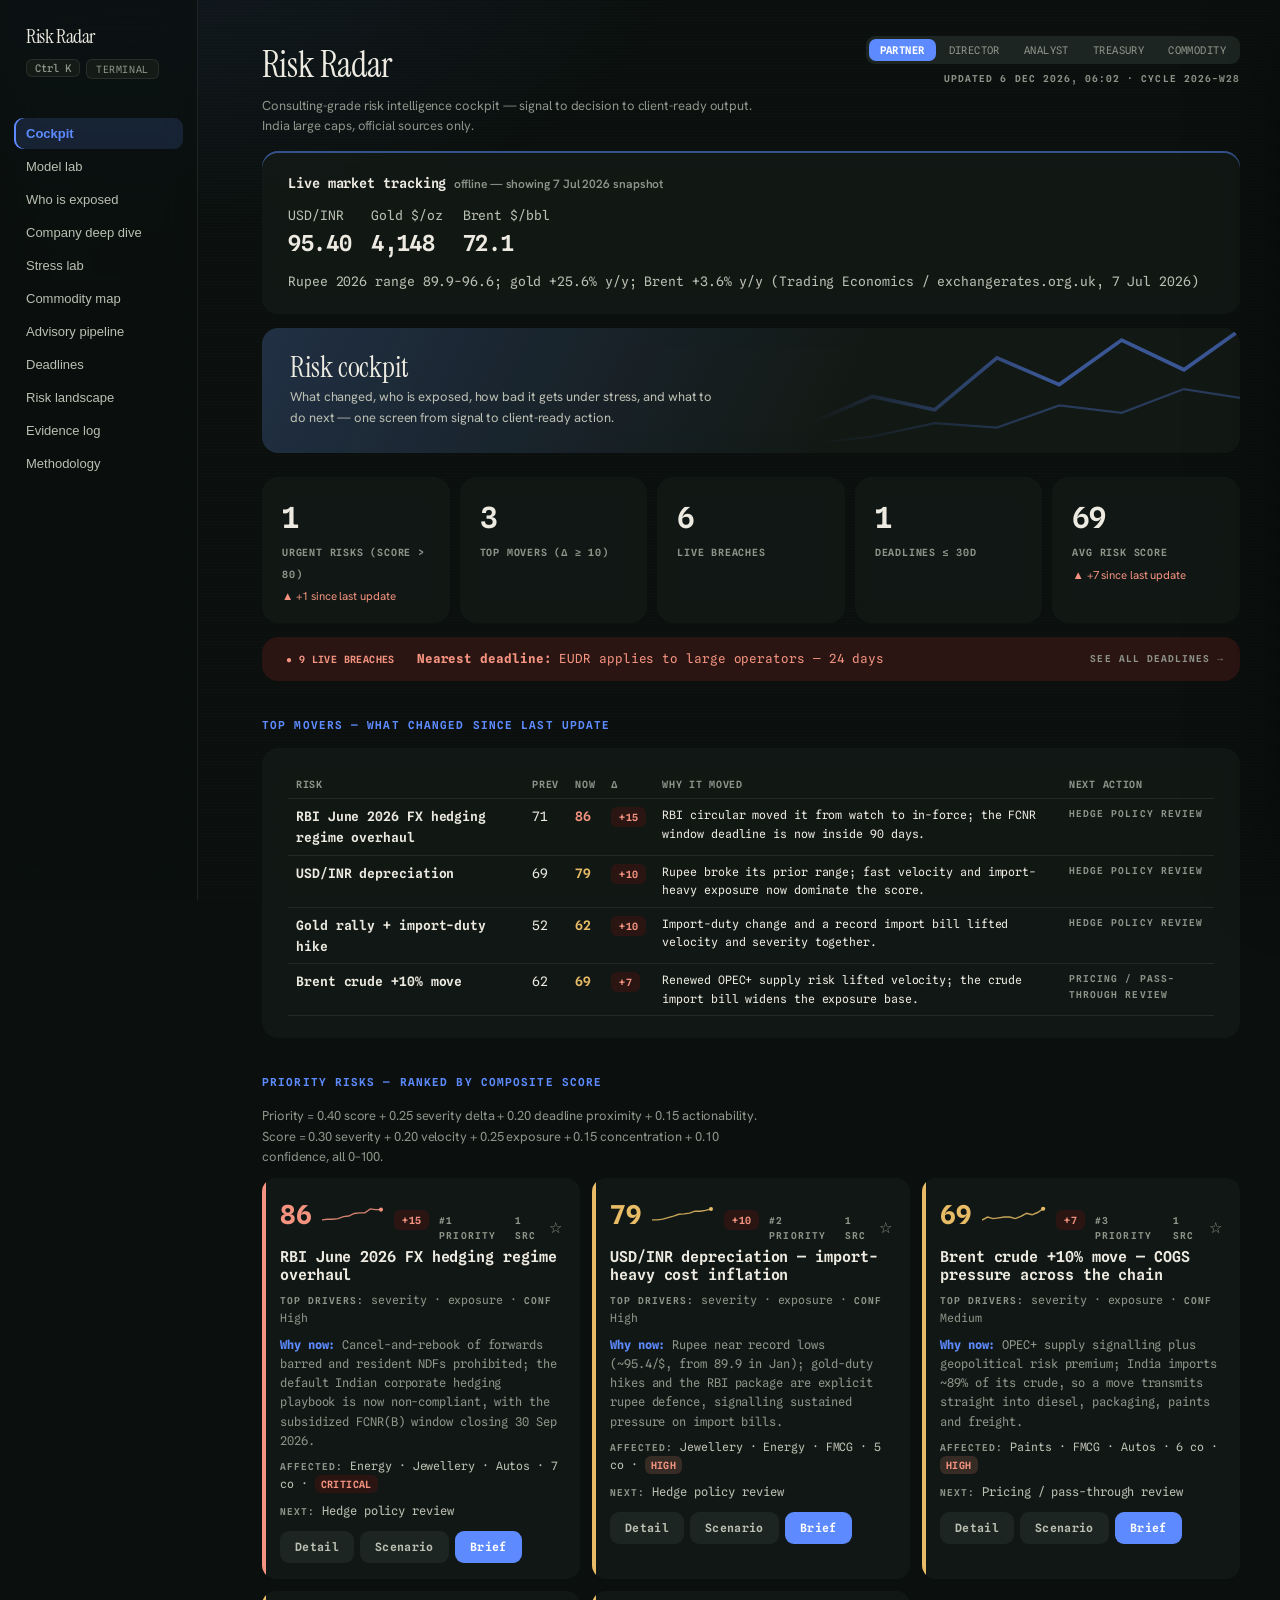
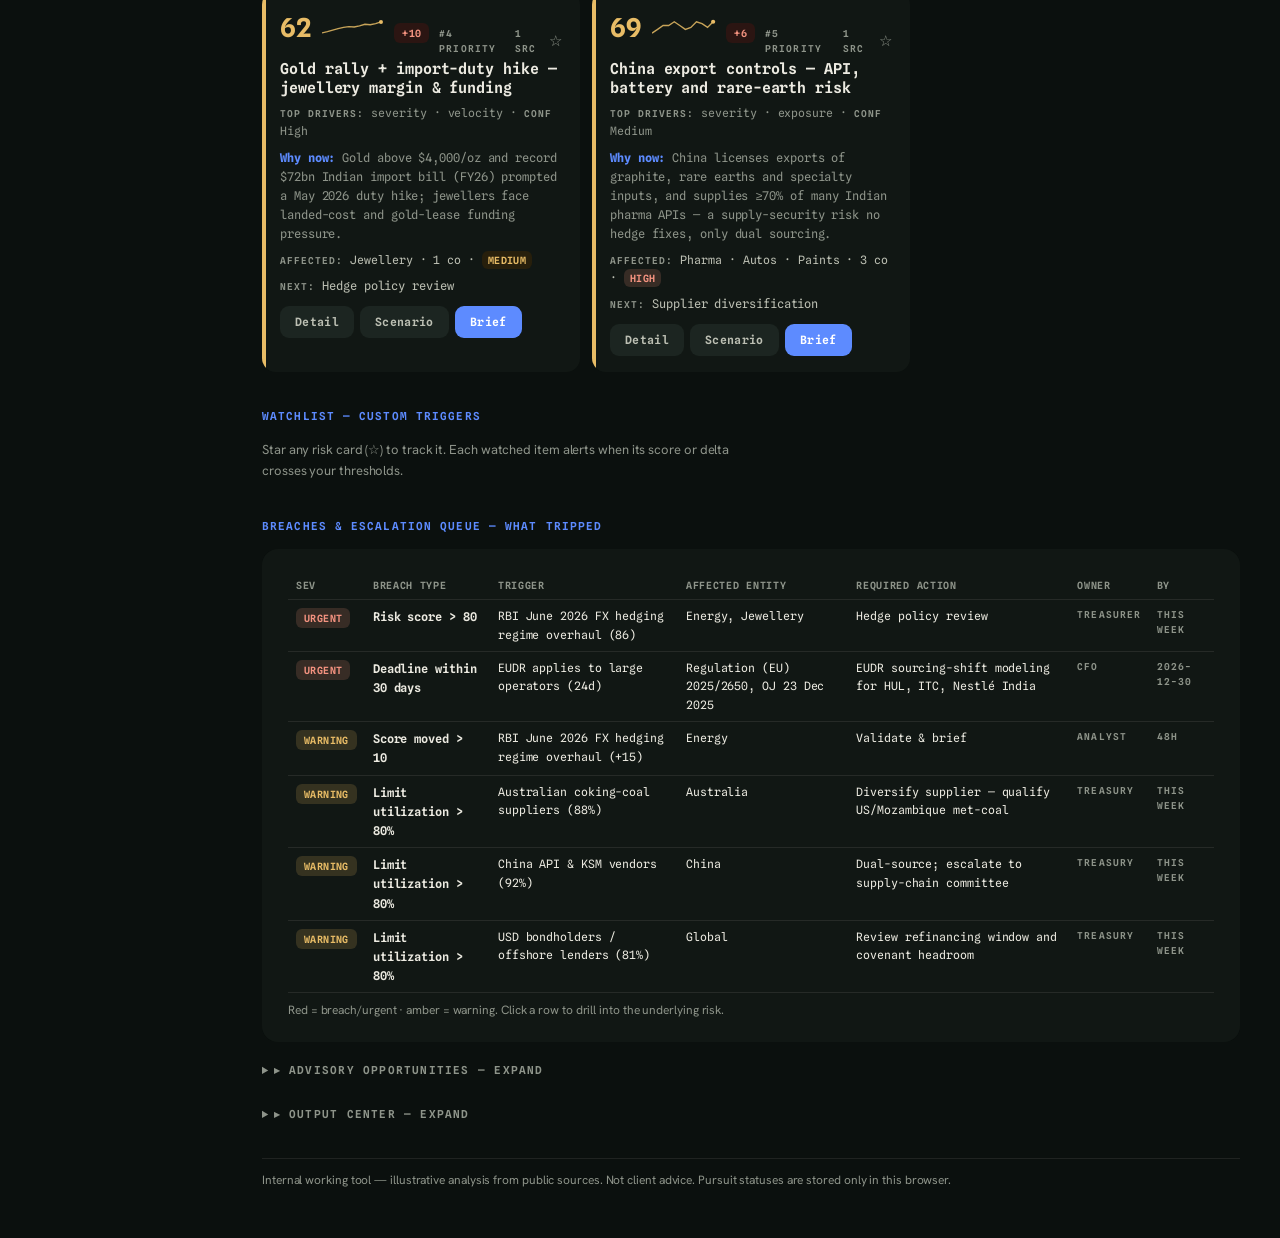
==== index.html @ 9f5ab4a7 "Six-sector Sankey library: steel, oil & gas, pharma, EV/battery, gold join semiconductors Co-Authore" ====
<!DOCTYPE html>
<html lang="en">
<head>
<meta charset="utf-8">
<meta name="viewport" content="width=device-width, initial-scale=1">
<title>Commodity &amp; Treasury Risk Radar — India</title>
<meta name="build" content="2026-07-10-sankey6-v15">
<link rel="icon" href="data:image/svg+xml,%3Csvg xmlns='http://www.w3.org/2000/svg' viewBox='0 0 100 100'%3E%3Ccircle cx='50' cy='50' r='44' fill='%23002FA7'/%3E%3Ccircle cx='50' cy='50' r='26' fill='none' stroke='white' stroke-width='7'/%3E%3Ccircle cx='50' cy='50' r='8' fill='white'/%3E%3C/svg%3E">
<link rel="preconnect" href="https://fonts.googleapis.com">
<link rel="preconnect" href="https://fonts.gstatic.com" crossorigin>
<link href="https://fonts.googleapis.com/css2?family=Instrument+Serif&family=Hanken+Grotesk:wght@400;500;600;700&family=Spline+Sans+Mono:wght@400;500;600&display=swap" rel="stylesheet">
<style>
:root{--bg:#faf9f5;--card:#ffffff;--ink:#1a1a19;--ink2:#52514e;--ink3:#898781;--line:rgba(0,0,0,.12);--accent:#185FA5;--red:#A32D2D;--redbg:#FCEBEB;--amber:#854F0B;--amberbg:#FAEEDA;--teal:#0F6E56;--tealbg:#E1F5EE}
@media(prefers-color-scheme:dark){:root{--bg:#1a1a19;--card:#242423;--ink:#f0efec;--ink2:#c3c2b7;--ink3:#898781;--line:rgba(255,255,255,.14);--accent:#85B7EB;--red:#F09595;--redbg:#501313;--amber:#FAC775;--amberbg:#412402;--teal:#9FE1CB;--tealbg:#04342C}}
*{box-sizing:border-box}
body{margin:0;background:var(--bg);color:var(--ink);font:15px/1.6 -apple-system,"Segoe UI",Roboto,sans-serif;padding:24px}
.wrap{max-width:960px;margin:0 auto}
h1{font-size:21px;font-weight:600;margin:0 0 2px}
h2{font-size:16px;font-weight:600;margin:26px 0 10px}
.sub{color:var(--ink3);font-size:13px;margin:0 0 20px}
.card{background:var(--card);border:1px solid var(--line);border-radius:12px;padding:16px 20px;margin:10px 0}
.grid{display:flex;flex-wrap:wrap;gap:8px;margin:12px 0}
.co{border:1px solid var(--line);border-radius:8px;padding:5px 12px;font-size:13px;cursor:pointer;background:var(--card);color:var(--ink)}
.co:hover{border-color:var(--accent)}
.co.on{border-color:var(--accent);color:var(--accent);font-weight:600}
.co .n{color:var(--ink3);font-weight:400;font-size:12px}
.badge{display:inline-block;font-size:12px;font-weight:600;padding:2px 10px;border-radius:6px;margin-left:8px;vertical-align:2px}
.b-urgent{background:var(--redbg);color:var(--red)}
.b-material{background:var(--amberbg);color:var(--amber)}
.b-watch{background:var(--tealbg);color:var(--teal)}
.b-none{background:var(--tealbg);color:var(--teal)}
.pill{display:inline-block;font-size:12px;border:1px solid var(--line);border-radius:6px;padding:2px 9px;margin:2px 4px 2px 0;color:var(--ink2)}
.lbl{font-size:12px;color:var(--ink3);text-transform:uppercase;letter-spacing:.04em;margin:14px 0 4px;font-weight:600}
.svc{border-left:3px solid var(--accent);padding:2px 0 2px 12px;margin:8px 0;font-size:14px}
ol,ul{margin:6px 0;padding-left:22px}
li{margin:6px 0}
a{color:var(--accent);word-break:break-all}
input[type=search]{width:100%;max-width:420px;padding:8px 12px;border:1px solid var(--line);border-radius:8px;background:var(--card);color:var(--ink);font-size:14px}
.meta{font-size:12px;color:var(--ink3)}
details{margin:8px 0}
summary{cursor:pointer;font-weight:600;font-size:14px}
.cite{font-size:12px;color:var(--ink3)}
.crow{display:flex;align-items:center;gap:10px;font-size:13px;margin:5px 0}
.crow .cn{width:150px;text-align:right}
.cbar{flex:1;height:10px;background:var(--bg);border:1px solid var(--line);border-radius:3px;overflow:hidden;max-width:180px}
.cbar span{display:block;height:100%;background:var(--accent)}
.tag{font-size:11px;font-weight:600;padding:1px 8px;border-radius:5px;white-space:nowrap}
.mrow{display:flex;flex-wrap:wrap;gap:20px;margin:10px 0;font-size:13px;color:var(--ink2)}
.mrow b{color:var(--ink);font-weight:600;font-size:15px}
.cdot{display:inline-block;width:8px;height:8px;border-radius:2px;margin-right:7px;vertical-align:0}
.tabs{display:flex;gap:6px;flex-wrap:wrap;margin:18px 0 14px}
.tabbtn{border:1px solid var(--line);background:var(--card);color:var(--ink2);border-radius:8px;padding:6px 14px;font-size:13px;cursor:pointer;font-weight:600}
.tabbtn.on{color:var(--accent);border-color:var(--accent)}
.kpis{display:grid;grid-template-columns:repeat(auto-fit,minmax(140px,1fr));gap:10px;margin:12px 0}
.kpi{background:var(--card);border:1px solid var(--line);border-radius:10px;padding:12px 14px}
.kpi b{font-size:22px;font-weight:600;display:block}
.kpi span{font-size:12px;color:var(--ink3)}
table.t{width:100%;border-collapse:collapse;font-size:13px}
.t th{text-align:left;color:var(--ink3);font-size:12px;font-weight:600;padding:6px 8px;border-bottom:1px solid var(--line)}
.t td{padding:7px 8px;border-bottom:1px solid var(--line);vertical-align:top}
.t tr[data-go]{cursor:pointer}
.t tr[data-go]:hover td{background:var(--bg)}
select.st{padding:3px 6px;border:1px solid var(--line);border-radius:6px;background:var(--card);color:var(--ink);font-size:12px}
body{-webkit-font-smoothing:antialiased}
h1{letter-spacing:-0.015em}
.tabs{position:sticky;top:0;z-index:30;background:var(--bg);padding:10px 0;margin:14px 0 16px;border-bottom:1px solid var(--line)}
.tabbtn{transition:color .15s,border-color .15s}
.tabbtn:hover{border-color:var(--accent);color:var(--accent)}
.co{transition:border-color .15s,transform .12s,box-shadow .12s}
.co:hover{transform:translateY(-1px);box-shadow:0 2px 8px rgba(0,0,0,.10)}
.hub{transition:background .15s}
.card{box-shadow:0 1px 2px rgba(0,0,0,.05)}
button:focus-visible,select:focus-visible,input:focus-visible{outline:2px solid var(--accent);outline-offset:2px}
.kpi b{font-variant-numeric:tabular-nums}
.kcap{font-size:11.5px;color:var(--ink3);margin-top:4px;line-height:1.45}
.cbar span{border-radius:3px}
a{cursor:pointer}
@media print{body.brief .wrap>*:not(#tab-companies){display:none!important}body.brief #tab-companies>*:not(#panel){display:none!important}body{background:#fff}.no-print{display:none!important}}
:root{--bg:#FFFFFF;--card:#F5F5F3;--card2:#EBEBE8;--ink:#101013;--ink2:#43434A;--ink3:#6B6B72;--line:rgba(16,16,19,.08);--accent:#002FA7;--redbg:#F7E9E6;--red:#A63A22;--amberbg:#F3ECDC;--amber:#7D591A;--tealbg:#E4EFE8;--teal:#1E5F43}
@media(prefers-color-scheme:dark){:root{--bg:#0A0A0C;--card:#151518;--card2:#1E1E22;--ink:#F2F2F0;--ink2:#C0C0C6;--ink3:#9C9CA3;--line:rgba(242,242,240,.09);--accent:#6787FF;--redbg:#2A1410;--red:#F0937E;--amberbg:#251C0B;--amber:#E3B562;--tealbg:#0E241B;--teal:#82CDA6}}
body{font-family:'Inter',-apple-system,'Segoe UI',Roboto,sans-serif;padding:36px 40px;font-size:14.5px}
h1{font-size:26px;font-weight:700;letter-spacing:-0.03em;text-wrap:balance}
h2{font-size:11px;font-weight:600;letter-spacing:.1em;text-transform:uppercase;color:var(--ink3);margin:36px 0 14px}
.sub{font-size:13px;max-width:72ch}
.card{border:none;border-radius:16px;box-shadow:none;padding:22px 26px;margin:14px 0}
.kpi{border:none;border-radius:16px;padding:18px 20px;cursor:pointer;transition:transform .15s cubic-bezier(.22,1,.36,1),box-shadow .15s cubic-bezier(.22,1,.36,1)}
.kpi:hover{transform:scale(1.01);box-shadow:0 10px 32px -14px rgba(16,16,19,.22)}
.kpi b{font-size:34px;font-weight:700;letter-spacing:-0.025em}
.kpi span{text-transform:uppercase;letter-spacing:.08em;font-size:10px;font-weight:600}
.lbl{text-transform:uppercase;letter-spacing:.1em;font-size:10px;font-weight:600}
.mrow b{font-size:22px;letter-spacing:-0.015em}
.co{border:none;background:var(--card);border-radius:10px;padding:7px 14px;transition:transform .15s,box-shadow .15s,background .15s}
.co:hover{transform:translateY(-1px) scale(1.01);box-shadow:0 6px 20px -10px rgba(16,16,19,.28)}
.co.on{background:var(--accent);color:#fff;font-weight:600}
.pill{border:none;background:var(--card2)}
.tag{border:none}
.cbar{border:none;background:var(--card2)}
input[type=search]{border:none;background:var(--card);border-radius:10px;padding:10px 14px}
select.st{border:none;background:var(--card2)}
.t th{border-bottom:1px solid var(--line);text-transform:uppercase;letter-spacing:.07em;font-size:10px}
.svc{border-left:none;border-radius:10px;background:var(--card2);padding:9px 14px;margin:8px 0;font-size:13.5px}
.svc::before{content:"→ ";color:var(--accent);font-weight:700}
.badge{border-radius:7px}
.ghost{font-size:12px;font-weight:500;padding:6px 13px;border:none;border-radius:9px;background:var(--card2);color:var(--ink2);cursor:pointer;transition:background .15s,color .15s}
.ghost:hover{background:var(--accent);color:#fff}
.tabs{position:fixed;top:0;left:0;bottom:0;width:198px;flex-direction:column;gap:2px;padding:118px 14px 20px;margin:0;border-bottom:none;border-right:1px solid var(--line);background:var(--bg);z-index:40;overflow-y:auto}
.tabbtn{border:none;background:transparent;text-align:left;border-radius:9px;padding:8px 12px;color:var(--ink2);font-weight:500}
.tabbtn:hover{background:var(--card);color:var(--ink)}
.tabs .tabbtn.on{background:var(--card);color:var(--accent);font-weight:600}
.wrap{margin-left:222px;max-width:1010px}
.brand{position:fixed;top:20px;left:26px;z-index:41;width:170px;font-weight:700;font-size:14px;letter-spacing:-0.02em;display:flex;flex-direction:column;gap:7px;color:var(--ink)}
.brand .brow{display:flex;gap:6px;align-items:center;flex-wrap:wrap}
.kbd{font-size:10.5px;color:var(--ink3);border:1px solid var(--line);border-radius:6px;padding:2px 8px;cursor:pointer;background:var(--card);font-weight:500;align-self:flex-start}
#evb .tabbtn,.card .tabbtn{background:var(--card2);border-radius:999px;padding:6px 15px;text-align:center}
#evb .tabbtn.on,.card .tabbtn:hover,#evb .tabbtn:hover{background:var(--accent);color:#fff;box-shadow:none}
#cmdk{position:fixed;inset:0;background:rgba(10,10,14,.45);display:none;z-index:100;align-items:flex-start;justify-content:center;padding-top:13vh}
#cmdk.open{display:flex}
.cmdbox{width:580px;max-width:92vw;background:var(--bg);border-radius:16px;box-shadow:0 30px 90px -18px rgba(0,0,0,.4);overflow:hidden}
.cmdbox input{width:100%;border:none;background:transparent;padding:17px 22px;font-size:15px;color:var(--ink);outline:none;font-family:inherit}
.cmdlist{max-height:330px;overflow:auto;border-top:1px solid var(--line);padding:7px}
.cmditem{padding:10px 15px;border-radius:9px;font-size:13.5px;display:flex;gap:10px;align-items:baseline;cursor:pointer;color:var(--ink)}
.cmditem .k{color:var(--ink3);font-size:10px;margin-left:auto;text-transform:uppercase;letter-spacing:.07em}
.cmditem.sel,.cmditem:hover{background:var(--card)}
@media(max-width:920px){.tabs{position:sticky;top:0;left:auto;right:auto;bottom:auto;flex-direction:row;width:auto;border-right:none;border-bottom:1px solid var(--line);padding:10px 0;overflow-x:auto}.wrap{margin-left:0}.brand{display:none}body{padding:20px}}
@media print{.wrap{margin-left:0}.brand,#cmdk{display:none!important}}
@media(prefers-reduced-motion:reduce){*{transition-duration:.01ms!important;animation-duration:.01ms!important}}
:root{--bg:#0B100E;--card:#141B17;--card2:#1C2521;--ink:#ECEAE1;--ink2:#BCBFB3;--ink3:#8E948A;--line:rgba(236,234,225,.09);--accent:#5D8BFF;--redbg:#2B1512;--red:#F49380;--amberbg:#271F0C;--amber:#E8BC66;--tealbg:#10251C;--teal:#86D0A8}
body{font-family:'Spline Sans Mono',ui-monospace,'Cascadia Code',monospace;font-size:13.5px;letter-spacing:-0.006em}
.sub,.kcap,.meta,p{font-family:'Hanken Grotesk','Spline Sans Mono',sans-serif}
body::before{content:"";position:fixed;inset:0;pointer-events:none;z-index:0;background:radial-gradient(900px 520px at 12% -8%,rgba(93,139,255,.08),transparent 60%),repeating-linear-gradient(0deg,rgba(236,234,225,.013) 0 1px,transparent 1px 3px)}
.wrap{position:relative;z-index:1}
h1{font-family:'Instrument Serif',Georgia,serif;font-weight:400;font-size:36px;letter-spacing:0}
.brand{font-family:'Instrument Serif',Georgia,serif;font-weight:400;font-size:20px}
.kpi b,.mrow b{font-family:'Spline Sans Mono',ui-monospace,monospace;font-weight:600}
.kpi b{font-size:29px;letter-spacing:-0.02em}
.kbd,.cmditem .k{font-family:'Spline Sans Mono',ui-monospace,monospace}
.tabs{border-right-color:var(--line)}
::selection{background:var(--accent);color:#fff}
::-webkit-scrollbar{width:10px;height:10px}
::-webkit-scrollbar-thumb{background:var(--card2);border-radius:6px}
::-webkit-scrollbar-track{background:transparent}
@keyframes rise{from{opacity:0;transform:translateY(10px)}to{opacity:1;transform:none}}
h1{animation:rise .45s cubic-bezier(.22,1,.36,1) backwards}
.kpi{animation:rise .5s cubic-bezier(.22,1,.36,1) backwards}
.kpis .kpi:nth-child(1){animation-delay:.04s}.kpis .kpi:nth-child(2){animation-delay:.09s}.kpis .kpi:nth-child(3){animation-delay:.14s}.kpis .kpi:nth-child(4){animation-delay:.19s}.kpis .kpi:nth-child(5){animation-delay:.24s}.kpis .kpi:nth-child(6){animation-delay:.29s}
.tabs .tabbtn{animation:rise .4s cubic-bezier(.22,1,.36,1) backwards}
.tabs .tabbtn:nth-child(1){animation-delay:.02s}.tabs .tabbtn:nth-child(2){animation-delay:.05s}.tabs .tabbtn:nth-child(3){animation-delay:.08s}.tabs .tabbtn:nth-child(4){animation-delay:.11s}.tabs .tabbtn:nth-child(5){animation-delay:.14s}.tabs .tabbtn:nth-child(6){animation-delay:.17s}.tabs .tabbtn:nth-child(7){animation-delay:.2s}.tabs .tabbtn:nth-child(8){animation-delay:.23s}.tabs .tabbtn:nth-child(9){animation-delay:.26s}
@media print{:root{--bg:#fff;--card:#F5F5F3;--card2:#EBEBE8;--ink:#101013;--ink2:#43434A;--ink3:#6B6B72;--line:rgba(16,16,19,.1);--accent:#002FA7;--redbg:#F7E9E6;--red:#A63A22;--amberbg:#F3ECDC;--amber:#7D591A;--tealbg:#E4EFE8;--teal:#1E5F43}body::before{display:none}}
input[type=range]{-webkit-appearance:none;appearance:none;height:22px;background:transparent;cursor:pointer}
input[type=range]::-webkit-slider-runnable-track{height:4px;border-radius:3px;background:var(--card2)}
input[type=range]::-moz-range-track{height:4px;border-radius:3px;background:var(--card2)}
input[type=range]::-webkit-slider-thumb{-webkit-appearance:none;appearance:none;width:16px;height:16px;border-radius:50%;background:var(--accent);margin-top:-6px;box-shadow:0 0 0 4px color-mix(in srgb,var(--accent) 18%,transparent);transition:box-shadow .15s}
input[type=range]::-moz-range-thumb{width:16px;height:16px;border:none;border-radius:50%;background:var(--accent);box-shadow:0 0 0 4px color-mix(in srgb,var(--accent) 18%,transparent)}
input[type=range]:hover::-webkit-slider-thumb{box-shadow:0 0 0 6px color-mix(in srgb,var(--accent) 24%,transparent)}
input[type=range]:active::-webkit-slider-thumb{box-shadow:0 0 0 8px color-mix(in srgb,var(--accent) 28%,transparent)}
/* Editorial theme — units.gr-inspired bright minimalism: true off-white, charcoal ink, generous air, one confident accent */
body.editorial{--bg:#FBFBFA;--card:#F3F3F1;--card2:#EAEAE7;--ink:#16171A;--ink2:#54555B;--ink3:#87888E;--line:rgba(20,22,26,.09);--accent:#1B3BB3;--redbg:#F7E9E6;--red:#A3341C;--amberbg:#F3ECDA;--amber:#7A5410;--tealbg:#E2EFE7;--teal:#1B5E40}
body.editorial::before{background:radial-gradient(760px 440px at 88% -6%,rgba(27,59,179,.05),transparent 62%)}
body.editorial h1{letter-spacing:-0.035em}
body.editorial .card{box-shadow:0 1px 2px rgba(16,16,19,.05)}
body.editorial ::selection{background:var(--accent);color:#fff}
.themebtn{font-family:'Spline Sans Mono',ui-monospace,monospace;font-size:10px;letter-spacing:.06em;color:var(--ink3);border:1px solid var(--line);border-radius:6px;padding:3px 9px;cursor:pointer;background:var(--card);text-transform:uppercase}
.themebtn:hover{color:var(--accent);border-color:var(--accent)}
/* Per-tab hue, glass surfaces, hero cover art */
:root{--th:#5D8BFF}
#tabhero{position:relative;border-radius:16px;overflow:hidden;padding:24px 28px;margin:0 0 24px;min-height:96px;display:flex;flex-direction:column;justify-content:center;background:linear-gradient(115deg,color-mix(in srgb,var(--th) 20%,transparent),transparent 60%),color-mix(in srgb,var(--card) 82%,transparent);backdrop-filter:blur(10px);-webkit-backdrop-filter:blur(10px);animation:rise .5s cubic-bezier(.22,1,.36,1) backwards}
#tabhero .ht{font-family:'Instrument Serif',Georgia,serif;font-size:29px;line-height:1.05;position:relative;z-index:1;color:var(--ink)}
#tabhero .hs{font-family:'Hanken Grotesk',sans-serif;font-size:13px;color:var(--ink2);position:relative;z-index:1;max-width:62ch;margin-top:5px}
#tabhero .hmotif{position:absolute;right:0;top:0;bottom:0;width:44%;z-index:0;pointer-events:none;mask-image:linear-gradient(90deg,transparent,#000 55%);-webkit-mask-image:linear-gradient(90deg,transparent,#000 55%)}
.tabs{background:color-mix(in srgb,var(--bg) 66%,transparent);backdrop-filter:blur(18px) saturate(1.5);-webkit-backdrop-filter:blur(18px) saturate(1.5)}
.tabs .tabbtn.on{background:color-mix(in srgb,var(--th) 15%,transparent);color:var(--th);box-shadow:inset 2px 0 0 var(--th);font-weight:600}
.card{background:color-mix(in srgb,var(--card) 76%,transparent);backdrop-filter:blur(9px);-webkit-backdrop-filter:blur(9px)}
.kpi{background:color-mix(in srgb,var(--card) 72%,transparent);backdrop-filter:blur(9px);-webkit-backdrop-filter:blur(9px)}
.kpi:hover{box-shadow:0 12px 34px -14px color-mix(in srgb,var(--th) 55%,transparent)}
.pill{background:color-mix(in srgb,var(--card2) 68%,transparent);backdrop-filter:blur(6px);-webkit-backdrop-filter:blur(6px)}
#evb .tabbtn,.card .tabbtn{background:color-mix(in srgb,var(--card2) 64%,transparent);backdrop-filter:blur(6px);-webkit-backdrop-filter:blur(6px)}
#evb .tabbtn.on{background:var(--accent);color:#fff}
h2{color:var(--th)}
#live{box-shadow:inset 0 2px 0 color-mix(in srgb,var(--th) 50%,transparent)}
.cmdbox{background:color-mix(in srgb,var(--bg) 82%,transparent);backdrop-filter:blur(22px) saturate(1.5);-webkit-backdrop-filter:blur(22px) saturate(1.5)}
@media(max-width:920px){.tabs{backdrop-filter:blur(12px)}#tabhero .hmotif{display:none}}
/* Cockpit v1 — personas, priority risks, exposure heatmap, drawer, brief modal */
.persona{display:inline-flex;gap:2px;background:var(--card2);border-radius:9px;padding:3px}
.persona button{font-family:'Spline Sans Mono',ui-monospace,monospace;font-size:10.5px;letter-spacing:.04em;text-transform:uppercase;border:none;background:transparent;color:var(--ink3);padding:5px 11px;border-radius:7px;cursor:pointer;transition:background .15s,color .15s}
.persona button.on{background:var(--accent);color:#fff;font-weight:600}
.rk{background:color-mix(in srgb,var(--card) 76%,transparent);border-radius:14px;padding:16px 18px;cursor:pointer;transition:transform .15s,box-shadow .15s;position:relative;overflow:hidden}
.rk:hover{transform:translateY(-2px);box-shadow:0 14px 40px -18px rgba(0,0,0,.4)}
.rk::before{content:"";position:absolute;left:0;top:0;bottom:0;width:4px;background:var(--sv)}
.rk .rkt{font-size:15px;font-weight:600;color:var(--ink);line-height:1.25;font-family:'Spline Sans Mono',ui-monospace,monospace}
.chip{display:inline-flex;align-items:center;gap:4px;font-family:'Spline Sans Mono',ui-monospace,monospace;font-size:10px;font-weight:600;letter-spacing:.04em;text-transform:uppercase;padding:2px 8px;border-radius:6px}
.sev5{background:var(--redbg);color:var(--red)}.sev4{background:color-mix(in srgb,var(--red) 16%,transparent);color:var(--red)}.sev3{background:var(--amberbg);color:var(--amber)}.sev2{background:var(--tealbg);color:var(--teal)}.sev1{background:var(--card2);color:var(--ink3)}
.lab{font-family:'Spline Sans Mono',ui-monospace,monospace;font-size:9.5px;letter-spacing:.11em;text-transform:uppercase;color:var(--ink3);font-weight:600}
.hx{border-collapse:separate;border-spacing:3px;font-size:11px}
.hx th{font-weight:500;color:var(--ink3);font-size:10px;padding:3px;text-align:center;white-space:nowrap}
.hx th.rw{text-align:right;padding-right:8px;max-width:130px}
.hx td{width:52px;height:34px;text-align:center;border-radius:6px;cursor:pointer;font-family:'Spline Sans Mono',monospace;font-weight:600;font-size:11px;transition:transform .12s,outline .12s;position:relative}
.hx td:hover{transform:scale(1.08);outline:2px solid var(--ink);z-index:2}
.hx td .cnt{font-size:8.5px;opacity:.72;font-weight:400}
.oc{background:color-mix(in srgb,var(--card) 76%,transparent);border-radius:14px;padding:15px 17px;cursor:pointer;transition:transform .15s,box-shadow .15s}
.oc:hover{transform:translateY(-2px);box-shadow:0 12px 34px -16px color-mix(in srgb,var(--th) 60%,transparent)}
#scrim{position:fixed;inset:0;background:rgba(6,8,7,.5);z-index:90;display:none;backdrop-filter:blur(3px)}
#scrim.open{display:block}
.drawer{position:fixed;top:0;right:0;bottom:0;width:560px;max-width:94vw;background:color-mix(in srgb,var(--bg) 94%,transparent);backdrop-filter:blur(24px) saturate(1.4);-webkit-backdrop-filter:blur(24px) saturate(1.4);z-index:95;box-shadow:-24px 0 70px -30px rgba(0,0,0,.6);transform:translateX(100%);transition:transform .32s cubic-bezier(.22,1,.36,1);overflow-y:auto;padding:28px 30px}
.drawer.open{transform:none}
.drawer h3{font-family:'Instrument Serif',Georgia,serif;font-weight:400;font-size:25px;margin:0 0 2px;color:var(--ink)}
.dsect{margin:18px 0 0}
.dsect>.lab{display:block;margin-bottom:7px}
.path{display:flex;align-items:center;gap:7px;flex-wrap:wrap;font-size:12.5px}
.path .node{background:var(--card2);border-radius:7px;padding:4px 10px;font-family:'Spline Sans Mono',monospace}
.path .ar{color:var(--th);font-weight:700}
.ev{background:var(--card);border-radius:10px;padding:11px 13px;margin:7px 0;font-size:12.5px}
.ev .evh{display:flex;gap:8px;align-items:center;margin-bottom:4px;flex-wrap:wrap}
.act{background:var(--card);border-radius:10px;padding:11px 13px;margin:7px 0}
.act .acth{font-weight:600;font-size:13.5px;font-family:'Spline Sans Mono',monospace;color:var(--ink)}
.actmeta{display:flex;gap:14px;flex-wrap:wrap;font-size:11px;color:var(--ink3);margin-top:5px}
.actmeta b{color:var(--ink2);font-weight:600}
.btn{font-family:'Spline Sans Mono',ui-monospace,monospace;font-size:11.5px;font-weight:600;letter-spacing:.03em;border:none;border-radius:9px;padding:9px 15px;cursor:pointer;transition:transform .12s,box-shadow .15s}
.btn.pri{background:var(--accent);color:#fff}.btn.pri:hover{transform:translateY(-1px);box-shadow:0 8px 22px -10px var(--accent)}
.btn.sec{background:var(--card2);color:var(--ink2)}.btn.sec:hover{color:var(--accent)}
.modal{position:fixed;inset:0;z-index:100;display:none;align-items:flex-start;justify-content:center;padding:6vh 16px;background:rgba(6,8,7,.55);backdrop-filter:blur(4px);overflow-y:auto}
.modal.open{display:flex}
.mbox{width:760px;max-width:96vw;background:var(--bg);border-radius:16px;box-shadow:0 40px 100px -30px rgba(0,0,0,.6);overflow:hidden}
.mbox .mh{display:flex;align-items:center;gap:10px;padding:16px 22px;border-bottom:1px solid var(--line)}
.mbody{padding:8px 26px 22px;max-height:66vh;overflow-y:auto}
.mbody h4{font-family:'Spline Sans Mono',monospace;font-size:11px;letter-spacing:.09em;text-transform:uppercase;color:var(--th);margin:18px 0 5px}
.mbody p,.mbody li{font-family:'Hanken Grotesk',sans-serif;font-size:13.5px;line-height:1.6;color:var(--ink2)}
.mbody .doc-h1{font-family:'Instrument Serif',Georgia,serif;font-size:26px;color:var(--ink);margin:6px 0 2px}
@media(max-width:920px){.drawer{width:100%;padding:22px}}
</style>
</head>
<body>
<div class="brand no-print"><span>Risk Radar</span><span class="brow"><button class="kbd" onclick="cmdOpen()" title="Open command menu">Ctrl K</button><button class="themebtn" id="themebtn" onclick="toggleTheme()" title="Switch visual theme">Terminal</button></span></div>
<div class="wrap">
<div style="display:flex;justify-content:space-between;align-items:flex-start;gap:16px;flex-wrap:wrap">
  <div>
    <h1>Risk Radar</h1>
    <p class="sub" style="margin:2px 0 0">Consulting-grade risk intelligence cockpit — signal to decision to client-ready output. India large caps, official sources only.</p>
  </div>
  <div class="no-print" style="display:flex;flex-direction:column;align-items:flex-end;gap:7px">
    <div class="persona" id="persona">
      <button data-persona="partner" class="on">Partner</button>
      <button data-persona="director">Director</button>
      <button data-persona="analyst">Analyst</button>
      <button data-persona="treasury">Treasury</button>
      <button data-persona="commodity">Commodity</button>
    </div>
    <span class="lab" id="lastupd">updated —</span>
  </div>
</div>

<div class="card" id="live">
  <div style="font-weight:600">Live market tracking <span class="meta" id="livestatus">connecting…</span></div>
  <div class="mrow" id="liverates"></div>
  <div id="livesignal" style="font-size:13px;color:var(--ink2)"></div>
</div>

<div class="tabs no-print">
  <button class="tabbtn on" data-tab="cockpit">Cockpit</button>
  <button class="tabbtn" data-tab="models">Model lab</button>
  <button class="tabbtn" data-tab="companies">Who is exposed</button>
  <button class="tabbtn" data-tab="deepdive">Company deep dive</button>
  <button class="tabbtn" data-tab="scenarios">Stress lab</button>
  <button class="tabbtn" data-tab="commodities">Commodity map</button>
  <button class="tabbtn" data-tab="pipeline">Advisory pipeline</button>
  <button class="tabbtn" data-tab="calendar">Deadlines</button>
  <button class="tabbtn" data-tab="overview">Risk landscape</button>
  <button class="tabbtn" data-tab="cycles">Evidence log</button>
  <button class="tabbtn" data-tab="methodology">Methodology</button>
</div>

<div id="tabhero" class="no-print"></div>

<div id="tab-cockpit">
  <div class="kpis" id="ckHero"></div>
  <div id="ckThresholds" style="margin:2px 0 4px"></div>
  <div id="ckBody"></div>
</div>

<div id="tab-models" style="display:none">
  <div style="display:flex;gap:12px;align-items:center;flex-wrap:wrap;margin:0 0 14px">
    <label class="lab">Risk item</label>
    <select id="mdlsel" style="min-width:280px;padding:8px 12px;border:none;border-radius:10px;background:var(--card);color:var(--ink);font-size:14px"></select>
    <span class="lab" id="mdlregime"></span>
  </div>
  <div id="mdltabs" style="display:flex;gap:6px;flex-wrap:wrap;margin:0 0 14px"></div>
  <div id="mdlbody"></div>
</div>

<div id="tab-overview" style="display:none">
  <p class="sub" id="firsttime" style="margin:0 0 10px;display:none">First time here? <a onclick="tab('methodology')">Open the 60-second reader's guide</a> — every term, color, and policy explained in plain English. <span class="lab" style="cursor:pointer" onclick="document.getElementById('firsttime').style.display='none';try{localStorage.setItem('tpm-seen','1')}catch(e){}">dismiss ✕</span></p>
  <div class="kpis" id="kpis"></div>
  <div id="gradestrip"></div>
  <h2>Risk landscape</h2>
  <div class="card" style="overflow-x:auto" id="quad"></div>
  <h2>Priority targets</h2>
  <div class="card" style="overflow-x:auto"><table class="t" id="toptargets"></table></div>
  <h2>Next hard dates</h2>
  <div class="card" id="minical"></div>
</div>

<div id="tab-companies" style="display:none">
<p class="sub" style="margin-bottom:10px">Colored square = overall balanced risk across six lenses · badge = policy impact status from the latest cycle. Click a company for its full brief.</p>
<input type="search" id="q" placeholder="Filter companies — Titan, Tata Steel, HUL…">
<div class="grid" id="cogrid"></div>

<div id="panel"></div>
</div>

<div id="tab-deepdive" style="display:none">
  <h2>Company deep dive</h2>
  <p class="sub" style="margin-bottom:10px">One company end to end: supply chain traced to source, product vulnerability, current policy exposure, and shock sensitivity.</p>
  <div style="margin:0 0 12px"><select id="ddsel" style="min-width:260px;padding:8px 12px;border:none;border-radius:10px;background:var(--card);color:var(--ink);font-size:14px"></select></div>
  <div id="ddout"></div>
</div>

<div id="tab-scenarios" style="display:none">
  <h2>Stress lab</h2>
  <p class="sub" style="margin-bottom:18px">Stack real events, then fine-tune with custom dials in either direction. Company margin impact applies sector-specific cost pass-through (editable below), not a flat rate. <b style="color:var(--ink2)">Modelled estimate, not a forecast.</b></p>
  <div class="lbl">Preset events — click to stack, combine as many as you like</div>
  <div id="evb" style="display:flex;flex-wrap:wrap;gap:7px;margin:10px 0 6px"></div>
  <div style="display:flex;gap:8px;flex-wrap:wrap;margin:12px 0 2px">
    <button class="ghost" onclick="scReset()">Reset all</button>
    <button class="ghost" onclick="scClearManual()">Clear custom dials</button>
  </div>
  <p id="evd" class="sub" style="margin:8px 0 22px;min-height:20px"></p>
  <div class="lbl">Custom shock dials — drag to override a preset or add your own</div>
  <div class="card" id="scdials" style="margin:10px 0 22px"></div>
  <div class="lbl">Assumption editor — how the shock hits margin</div>
  <div class="card" id="scassume" style="margin:10px 0 22px"></div>
  <div class="lbl">Saved configurations — freeze this shock + assumptions as a scoreable risk item</div>
  <div class="card" id="sccfg" style="margin:10px 0 22px">
    <div style="display:flex;gap:8px;flex-wrap:wrap;align-items:center">
      <input id="cfgname" type="text" placeholder="Name this configuration (e.g. FY27 budget stress)" style="flex:1;min-width:220px;padding:8px 12px;border:none;border-radius:10px;background:var(--card2);color:var(--ink);font-size:13px">
      <button class="btn pri" onclick="saveConfig()">Save configuration</button>
    </div>
    <div id="cfglist" style="margin-top:12px"></div>
  </div>
  <div class="lbl">Combined direct shock applied</div>
  <div id="evchips" style="display:flex;flex-wrap:wrap;gap:7px;margin:10px 0 26px;min-height:26px"></div>
  <h2 style="font-size:15px">Company margin impact — after pass-through, hedge & inventory</h2>
  <div class="card" id="evimp"></div>
  <h2 style="font-size:15px">Most exposed products</h2>
  <div class="card" id="evprod"></div>
</div>

<div id="tab-commodities" style="display:none">
  <h2>Commodity interdependency map</h2>
  <p class="sub" style="margin-bottom:10px">Click any commodity to trace what it is made from, what it feeds into, where supply comes from, and which companies depend on it — directly or through the chain. Square color = supply concentration.</p>
  <h2 style="margin-top:8px">Deep-tier supply chain — sector pilot</h2>
  <div style="display:flex;gap:12px;align-items:center;flex-wrap:wrap;margin:0 0 10px">
    <select id="sankeysel" style="min-width:260px;padding:8px 12px;border:none;border-radius:10px;background:var(--card);color:var(--ink);font-size:13.5px">
      <option value="chips">Semiconductors — machines that make the machines</option>
      <option value="steel">Steel — ore & coking coal to construction</option>
      <option value="energy">Oil & gas — crude sources to end demand</option>
      <option value="pharma">Pharma — China KSMs to global generics</option>
      <option value="battery">EV & battery — mines to vehicles</option>
      <option value="gold">Gold & jewellery — mines to weddings</option>
    </select>
    <span class="lab">six sectors · same template</span>
  </div>
  <div class="card" id="sankeybox" style="overflow-x:auto"></div>
  <div class="card" id="commap" style="overflow-x:auto"></div>
  <div class="card" id="corrbox" style="overflow-x:auto"></div>
  <div class="grid" id="comgrid"></div>
  <div class="card" id="comdetail"></div>
</div>

<div id="tab-pipeline" style="display:none">
  <h2>Engagement pipeline</h2>
  <p class="sub" style="margin-bottom:10px">Opportunities generated by the service-mapper agent from the latest cycle. Pursuit status is saved locally in this browser and survives weekly regeneration.</p>
  <div class="card" style="overflow-x:auto"><table class="t" id="pipetable"></table></div>
</div>

<div id="tab-calendar" style="display:none">
  <h2>Regulatory calendar</h2>
  <p class="sub" style="margin-bottom:10px">Hard dates from official documents; countdowns computed live each time the file opens.</p>
  <div class="card" style="overflow-x:auto" id="caltl"></div>
  <div class="card" style="overflow-x:auto"><table class="t" id="caltable"></table></div>
</div>

<div id="tab-cycles" style="display:none">
<h2>Cycle reports</h2>
<div id="cycles"></div>
</div>

<div id="tab-methodology" style="display:none">
  <h2>Methodology and reader's guide</h2>

  <div class="card">
    <div style="font-weight:600;margin-bottom:6px">The 60-second tour</div>
    <p style="font-size:14px;margin:4px 0">This product answers: <b>what changed, who is exposed, how bad it gets under stress, what breached, and what to do next.</b> Suggested path: start on <b>Cockpit</b> (top movers, priority risks, breaches), switch persona to reframe it, click any risk for the drill-down drawer, then open the <b>Stress lab</b> to combine shocks and edit pass-through assumptions.</p>
    <details><summary>What each tab does</summary><ul style="font-size:14px">
      <li><b>Cockpit</b> — the workbench: top movers, composite-scored priority risks, exposure map, concentration, counterparty and breach queues, and the output center. Reorders by persona.</li>
      <li><b>Who is exposed</b> — every company's full brief: composite risk scores, commodity dependencies, products, weaknesses, and policy impacts.</li>
      <li><b>Company deep dive</b> — one company end to end: where every input physically comes from, product-by-product vulnerability, and its sensitivity to every shock.</li>
      <li><b>Stress lab</b> — stack real or custom shocks in either direction, edit sector pass-through / hedge / inventory assumptions, and rank company margin impact by band.</li>
      <li><b>Commodity map</b> — the relationship map: what is made from what, whose prices move together, and which countries control supply.</li>
      <li><b>Advisory pipeline</b> — the resulting engagement opportunities with deadlines and a pursuit tracker.</li>
      <li><b>Deadlines</b> — dated regulatory obligations with live countdowns.</li>
      <li><b>Risk landscape / Evidence log</b> — the analytical quadrant, and the raw weekly research reports with every source cited.</li>
    </ul></details>
    <details><summary>How to read the colors and shapes</summary><ul style="font-size:14px">
      <li><b>Red / amber / green nodes and squares</b> — supply concentration: red means one country or a handful of suppliers controls the market (cobalt-style chokepoint); green means supply is spread out.</li>
      <li><b>Badges on companies</b> — "overall" is the blended six-lens risk grade; "policy" is how hard current regulation hits them (urgent / material / watch).</li>
      <li><b>Red bars vs green bars in scenarios</b> — red = input costs rise; green = the company produces that commodity and gains when its price spikes.</li>
      <li><b>Solid arrows on the map</b> — physical transformation ("becomes"): crude oil → diesel. <b>Dashed blue</b> — prices move together. <b>Dotted amber</b> — same country controls supply of both.</li>
      <li><b>Blue vs coral cells in the correlation matrix</b> — blue = prices historically move together; coral = they move opposite; the number is the strength (−1 to +1).</li>
    </ul></details>
  </div>

  <div class="card">
    <div style="font-weight:600;margin-bottom:6px">Glossary — the technical terms, in plain English</div>
    <details><summary>Money and risk basics</summary><ul style="font-size:14px">
      <li><b>Commodity</b> — a raw or semi-processed material bought in bulk where one supplier's tonne is like another's: crude oil, steel, cocoa, gold.</li>
      <li><b>Exposure</b> — how much money is at stake when a price moves. If palm oil is 12% of your costs and it rises 50%, you lose ~6% of your cost base.</li>
      <li><b>Cost base / input costs</b> — everything a company spends to make its products. "Steel = 14% of cost base" means 14 rupees of every 100 spent go to steel.</li>
      <li><b>Volatility</b> — how violently a price swings. Cocoa tripling in 2024 = extreme volatility; milk prices barely moving = low.</li>
      <li><b>Supply concentration</b> — how few places supply the world. DRC mines 73% of cobalt: one political crisis can reprice the whole market.</li>
      <li><b>Import dependence</b> — the share of India's consumption bought abroad. High import share means a weaker rupee directly raises costs even if the world price is flat.</li>
      <li><b>Chokepoint</b> — a single origin, plant, or route whose failure breaks the whole chain (Ukraine made ~half the world's chip-grade neon before 2022).</li>
      <li><b>Pass-through</b> — how much of a cost rise travels to the next buyer. Our model assumes 50% survives each processing step: crude +40% → diesel +20%.</li>
      <li><b>Correlation (ρ)</b> — a number from −1 to +1 measuring whether two prices move together. +0.8 = nearly always together; 0 = unrelated; −0.5 = tend to move opposite.</li>
      <li><b>Net beneficiary</b> — a company that produces a commodity gains when its price spikes. ONGC pumps oil, so an oil shock helps it — that's the green bar.</li>
      <li><b>Windfall levy</b> — an extra tax governments impose on producers when prices spike, capping the benefit.</li>
    </ul></details>
    <details><summary>Treasury and hedging terms</summary><ul style="font-size:14px">
      <li><b>Treasury</b> — the corporate function that manages cash, debt, currencies, and financial risk.</li>
      <li><b>Hedging</b> — paying a little today to lock a price for tomorrow; insurance against price and currency moves.</li>
      <li><b>Forward contract</b> — an agreement to exchange currency at a fixed rate on a future date; the workhorse of Indian corporate FX hedging.</li>
      <li><b>Cancel-and-rebook</b> — the old habit of cancelling a forward and re-striking it when the market moved your way. The RBI barred this in June 2026 — which is why every corporate hedge policy needs a rewrite.</li>
      <li><b>NDF (non-deliverable forward)</b> — an offshore bet on the rupee settled in dollars, without actually exchanging rupees. RBI barred banks from offering these to residents in 2026, pushing hedging onshore.</li>
      <li><b>FCNR(B) deposit</b> — a foreign-currency account NRIs hold at Indian banks. In June 2026 the RBI began paying banks' hedging costs on fresh 3–5 year deposits (window closes 30 Sep 2026) to pull dollars into India and defend the rupee.</li>
      <li><b>ECB (external commercial borrowing)</b> — a foreign-currency loan taken by an Indian company; cheap until the rupee falls and repayment gets expensive.</li>
      <li><b>UFCE (unhedged foreign currency exposure)</b> — an RBI rule forcing banks to hold extra capital against borrowers who haven't hedged their FX debt — which makes unhedged clients expensive for banks.</li>
      <li><b>EUA (EU emissions allowance)</b> — the tradeable permit price of one tonne of CO2 in Europe; the price CBAM bills are calculated from, and a brand-new hedgeable risk for Indian exporters.</li>
      <li><b>Natural hedge</b> — when exposures cancel out on their own: ONGC earns dollar-linked revenue, so its dollar costs hurt less.</li>
    </ul></details>
  </div>

  <div class="card">
    <div style="font-weight:600;margin-bottom:6px">Policy guide — each regulation in one breath</div>
    <details><summary>CBAM — the EU's carbon border tax (live since 1 Jan 2026)</summary><p style="font-size:14px">European factories pay for their CO2 emissions; CBAM makes importers pay the same, so foreign steel can't undercut European steel on carbon. Anyone selling steel, aluminum, cement, fertilizer, hydrogen, or electricity into the EU must count the emissions embedded in their goods and buy certificates priced off the EU carbon market. The liability started accruing 1 Jan 2026; certificates go on sale 1 Feb 2027; the first bill is due 30 Sep 2027. For Indian steel and aluminum exporters this is a new cost line and a new financial risk (the EUA price) their treasuries have never managed. Source: European Commission.</p></details>
    <details><summary>EUDR — the EU deforestation rule (applies 30 Dec 2026)</summary><p style="font-size:14px">To sell cocoa, coffee, palm oil, rubber, soy, wood, or cattle products in the EU, you must prove — with GPS coordinates of the farm plots — that the land wasn't deforested after 2020. Applies to large companies from 30 Dec 2026 (postponed twice; smaller firms mid-2027). For Indian FMCG and paper exporters this means traceability systems and possibly switching suppliers. Source: Regulation (EU) 2025/2650.</p></details>
    <details><summary>EU–India FTA — the trade deal (concluded 27 Jan 2026, not yet in force)</summary><p style="font-size:14px">The largest trade agreement either side has ever negotiated: tariffs dismantled both ways across a market of two billion people. Indian pharma, textiles, and auto components gain EU access; EU cars, wines, and machinery gain Indian access. It only takes effect after ratification votes on both sides — that timing is the trigger to watch. Companies whose euro revenue will grow are under-hedged today. Source: European Commission IP/26/184.</p></details>
    <details><summary>RBI June 2026 package — defending the rupee</summary><p style="font-size:14px">With the rupee near record lows (~95/$), the RBI moved on several fronts: it pays banks' hedging costs on fresh FCNR(B) dollar deposits until 30 Sep 2026 (pulling dollars in), gives state-owned companies cheap currency swaps on foreign loans, banned offshore-style NDF products for residents, and barred the cancel-and-rebook forward habit. Net effect: every large importer's hedging playbook is obsolete and needs re-papering — the single biggest treasury-advisory trigger in this dashboard. Source: RBI, June 2026.</p></details>
    <details><summary>US Section 232 — metal tariffs (restructured Apr–Jun 2026)</summary><p style="font-size:14px">US national-security tariffs on metals: 50% on goods that are almost entirely steel/aluminum/copper, 25% on metal-heavy derivatives, a temporary 15% on industrial equipment until end-2027, and exemption below 15% metal content. Keeps the US market expensive for Indian metal exporters — pushing volumes toward the EU, where CBAM is waiting. Source: White House proclamations, Apr and Jun 2026.</p></details>
    <details><summary>China export controls — the refining chokepoint</summary><p style="font-size:14px">China dominates the processing (not necessarily mining) of many critical inputs — ~65–70% of lithium refining, ~90% of graphite, most rare earths, the majority of India's pharma raw materials (APIs). Since 2023 it has progressively required export licenses on several of these. For India this is a supply-security risk that no hedge fixes — only dual sourcing and inventories. Sources: IEA; Dept of Pharmaceuticals.</p></details>
    <details><summary>India's own levers — gold duty and the carbon market</summary><p style="font-size:14px">India hiked gold import duties in May 2026 explicitly to slow dollar outflows and defend the rupee (gold imports hit a record $72B in FY26 — hitting jewellers like Titan directly). Separately, India's Carbon Credit Trading Scheme (CCTS) is phasing in a domestic carbon price that will eventually reach cement, steel, and power — CBAM logic, applied at home. Sources: CBIC/Commerce Ministry; Ministry of Power.</p></details>
  </div>

  <div class="card">
    <div class="lbl">Six-lens scoring (1 = low risk, 5 = high risk)</div>
    <table class="t">
      <tr><th>Lens</th><th>How it is scored</th></tr>
      <tr><td>Commodity</td><td>Computed: Σ (cost-base weight × 0.4 supply concentration + 0.4 India import share + 0.2 price volatility). Weights from annual reports where disclosed, otherwise labeled estimates; concentration and import shares from USGS, PPAC, IEA, USDA, ICCO, Ministry of Steel.</td></tr>
      <tr><td>Policy</td><td>Computed from the latest weekly cycle's impact status (urgent 5, material 4, watch 3, none 1). Official documents only.</td></tr>
      <tr><td>Currency</td><td>Qualitative rating from disclosed FX structures: foreign-currency debt, royalty flows, revenue/cost currency mismatch.</td></tr>
      <tr><td>Financial</td><td>Qualitative rating from disclosed balance-sheet posture (net cash vs capex leverage vs refinancing dependence).</td></tr>
      <tr><td>Concentration</td><td>Qualitative rating: product, customer, geography, or single-segment profit dependence per segment disclosures.</td></tr>
      <tr><td>Transition</td><td>Qualitative rating: decarbonization exposure, technology shifts, documented competitive disruption.</td></tr>
    </table>
    <div class="lbl">Data pipeline</div>
    <p style="font-size:14px">A six-agent weekly cycle (planner → document scout → risk analyst → company mapper → rival monitor → service mapper) scans EUR-Lex, European Commission DGs, Consilium, RBI, DGFT, CBIC, PIB, WTO, USTR, Federal Register, and exchange filings. Reasoning is recorded before conclusions in each cycle JSON. Secondary sources are tagged and queued for primary retrieval. Live market data: open.er-api.com / frankfurter.dev (ECB) / gold-api.com, fetched client-side on open with an embedded dated snapshot as fallback. An optional free Alpha Vantage key — entered in the Commodities tab and stored only in the viewer's browser, never in the published file — adds computed 5-year monthly price correlations (EIA/IMF/ECB source series), cached locally for 24 hours to respect the 25-requests/day free limit.</p>
    <div class="lbl">Caveats</div>
    <ul style="font-size:14px">
      <li>Company cost-share weights are estimates where issuers do not disclose input-cost breakdowns; anchored figures cite their filing.</li>
      <li>Qualitative lens scores are structured judgments from public facts — a prioritization layer, not measurements.</li>
      <li>Scenario mathematics assume 50% cost pass-through per processing step, no hedging or inventories — structural exposure, not price forecasts.</li>
    </ul>
    <p class="meta">Illustrative analysis assembled from public official sources and company disclosures for internal business development. Not audit evidence, investment research, or client advice. Verify primary sources before any external use.</p>
  </div>

  <div class="card">
    <div style="font-weight:600;margin-bottom:6px">Model governance — inventory and validation status</div>
    <div style="overflow-x:auto"><table class="t"><tr><th>Model</th><th>Family</th><th>Version</th><th>Validation</th><th>Owner</th><th>Next review</th></tr>
      <tr><td>Objective rules</td><td>objective</td><td>1.2</td><td>Backtest harness (mock outcomes)</td><td>Risk analytics</td><td>Quarterly</td></tr>
      <tr><td>Structured judgment (AHP+FMEA+Bow-Tie)</td><td>qualitative</td><td>1.1</td><td>Consistency ratio &lt; 0.10; panel review pending</td><td>Expert panel lead</td><td>Quarterly</td></tr>
      <tr><td>Monte Carlo quant</td><td>quant</td><td>1.2</td><td>Backtest harness; deterministic seed audit</td><td>Risk analytics</td><td>Quarterly</td></tr>
      <tr><td>EVT + copula tail</td><td>tail</td><td>2.0</td><td>GPD fit diagnostics in-card; market-history fit pending</td><td>Risk analytics</td><td>Quarterly</td></tr>
      <tr><td>Network contagion</td><td>network</td><td>1.1</td><td>Graph audit vs disclosed cost shares</td><td>Risk analytics</td><td>Semi-annual</td></tr>
      <tr><td>Regime forecast</td><td>forecast</td><td>1.3 (calibrated)</td><td>Backtest harness — see Model lab → Backtest</td><td>Risk analytics</td><td>Monthly until fitted</td></tr>
      <tr><td>Ensemble</td><td>ensemble</td><td>1.2</td><td>Disagreement monitoring live; weight optimization Phase 3</td><td>Head of risk</td><td>Quarterly</td></tr>
    </table></div>
    <p class="meta" style="margin:8px 0 0">Every model's constants and blind spots are disclosed in its card under "Parameters &amp; limits". Validation metrics (AUC, Brier, calibration slope, hit rates) live in Model lab → Backtest — currently on synthetic outcomes, wired to accept weekly-agent history.</p>
  </div>
</div>

<p class="meta no-print" style="margin-top:28px;border-top:1px solid var(--line);padding-top:12px">Internal working tool — illustrative analysis from public sources. Not client advice. Pursuit statuses are stored only in this browser.</p>

<div id="cmdk" role="dialog" aria-label="Command menu"><div class="cmdbox"><input id="cmdq" placeholder="Jump to a company, commodity, scenario, or view…" autocomplete="off"><div class="cmdlist" id="cmdlist"></div></div></div>

<div id="scrim" onclick="closeDrawer()"></div>
<aside class="drawer" id="drawer" role="dialog" aria-label="Risk detail"></aside>
<div class="modal" id="briefmodal" role="dialog" aria-label="Generated brief"><div class="mbox"><div class="mh"><span class="lab" id="briefkind">brief</span><span style="flex:1"></span><button class="btn sec" onclick="copyBrief()">Copy</button><button class="btn sec" onclick="downloadBrief()">Download .md</button><button class="btn sec" onclick="printBriefDoc()">Print</button><button class="btn sec" onclick="closeBrief()">Close</button></div><div class="mbody" id="briefbody"></div></div></div>

<script>
const DATA = {
  companies: [
    {"id":"reliance","name":"Reliance Industries","sector":"Energy, petchem, retail, telecom"},
    {"id":"tcs","name":"TCS","sector":"IT services"},
    {"id":"hdfcbank","name":"HDFC Bank","sector":"Banking"},
    {"id":"bhartiairtel","name":"Bharti Airtel","sector":"Telecom"},
    {"id":"icicibank","name":"ICICI Bank","sector":"Banking"},
    {"id":"sbi","name":"State Bank of India","sector":"Banking"},
    {"id":"infosys","name":"Infosys","sector":"IT services"},
    {"id":"hul","name":"Hindustan Unilever","sector":"FMCG"},
    {"id":"itc","name":"ITC","sector":"FMCG, tobacco, paper"},
    {"id":"lic","name":"LIC","sector":"Insurance"},
    {"id":"bajajfinance","name":"Bajaj Finance","sector":"NBFC"},
    {"id":"bajajfinserv","name":"Bajaj Finserv","sector":"Financial services"},
    {"id":"lt","name":"Larsen & Toubro","sector":"Engineering and construction"},
    {"id":"hcltech","name":"HCL Tech","sector":"IT services"},
    {"id":"kotakbank","name":"Kotak Mahindra Bank","sector":"Banking"},
    {"id":"sunpharma","name":"Sun Pharma","sector":"Pharmaceuticals"},
    {"id":"maruti","name":"Maruti Suzuki","sector":"Automotive"},
    {"id":"mm","name":"Mahindra & Mahindra","sector":"Automotive and farm"},
    {"id":"ultratech","name":"UltraTech Cement","sector":"Cement"},
    {"id":"axisbank","name":"Axis Bank","sector":"Banking"},
    {"id":"ntpc","name":"NTPC","sector":"Power generation"},
    {"id":"titan","name":"Titan","sector":"Jewellery and watches"},
    {"id":"adaniports","name":"Adani Ports","sector":"Ports and logistics"},
    {"id":"wipro","name":"Wipro","sector":"IT services"},
    {"id":"tatamotors","name":"Tata Motors","sector":"Automotive"},
    {"id":"tatasteel","name":"Tata Steel","sector":"Steelmaking"},
    {"id":"jswsteel","name":"JSW Steel","sector":"Steelmaking"},
    {"id":"hindalco","name":"Hindalco","sector":"Aluminum and copper"},
    {"id":"nestleindia","name":"Nestlé India","sector":"Food"},
    {"id":"asianpaints","name":"Asian Paints","sector":"Paints"},
    {"id":"coalindia","name":"Coal India","sector":"Mining"},
    {"id":"powergrid","name":"Power Grid","sector":"Transmission"},
    {"id":"adanient","name":"Adani Enterprises","sector":"Incubator, coal trading, solar"},
    {"id":"ongc","name":"ONGC","sector":"Oil and gas production"}
  ],
  commodities: {
    "crude":["Crude oil",4,4,89,[],"OPEC+ ~40% of world supply; Russia ~31% of India's imports (PPAC)"],
    "natgas":["Natural gas",5,4,50,[],"US, Qatar, Russia top exporters; ~half of Indian consumption is imported LNG"],
    "coal":["Thermal coal",4,3,25,[],"Domestic (Coal India) ~75%; imports from Indonesia and Australia"],
    "metcoal":["Coking coal",5,4,85,[],"Australia dominates India's imports (Ministry of Steel)"],
    "elec":["Electricity",3,2,0,["coal","natgas"],"Indian grid ~70% coal-fired (CEA)"],
    "plastics":["Plastics and resins",3,2,20,["crude"],"Polymers largely domestic (RIL, IOC), derived from crude"],
    "diesel":["Diesel and freight fuel",4,3,0,["crude"],"Refined domestically from ~89%-imported crude"],
    "petcoke":["Petcoke",4,3,35,["crude"],"Refinery byproduct; imports from US and Saudi Arabia"],
    "natrub":["Natural rubber",4,4,40,[],"Thailand + Indonesia + Vietnam ~70% of world output (ANRPC); Kerala domestic"],
    "ironore":["Iron ore",4,2,0,[],"Domestic (Odisha, NMDC); Australia + Brazil rule seaborne trade"],
    "steel":["Steel",3,3,5,["ironore","metcoal","elec"],"India is the #2 producer (~140 Mt)"],
    "bauxite":["Bauxite",3,3,0,[],"Domestic (Odisha); Guinea dominates world seaborne supply"],
    "alum":["Aluminum",4,3,10,["bauxite","elec"],"Domestic smelting (Hindalco, Vedanta, NALCO) — power-intensive"],
    "copper":["Copper",4,3,45,[],"Chile top miner; China ~44% of refining; India net importer since 2018"],
    "lithium":["Lithium",5,4,100,[],"Mined in Australia/Chile; China refines ~65-70% (IEA)"],
    "chips":["Semiconductors",3,4,95,["poly","copper","pallad"],"Taiwan ~90% of leading-edge fabrication"],
    "poly":["Polysilicon",4,4,100,["elec"],"China dominates solar grade (Bernreuter); quartz from US (Spruce Pine) and Norway"],
    "pallad":["Palladium",5,5,100,[],"Russia 44% of mine supply — Norilsk (USGS MCS 2026)"],
    "gold":["Gold",3,2,99,[],"Mined in China, Australia, Russia; India imports ~800 t/yr (WGC)"],
    "diamonds":["Rough diamonds",3,4,100,[],"Mined in Russia and Botswana; Surat cuts ~90% by volume"],
    "limestone":["Limestone",1,1,0,[],"Captive domestic mines"],
    "cement":["Cement",2,1,0,["limestone","petcoke","coal","elec"],"Domestic; India is the #2 producer"],
    "tio2":["Titanium dioxide",3,4,60,[],"China is the top producer; India substantially import-dependent"],
    "api":["Pharma APIs and KSMs",3,5,70,[],"China ≥70% of Indian imports for many molecules (DoP 2026)"],
    "tobacco":["Leaf tobacco",2,1,0,[],"Domestic (Andhra Pradesh, Karnataka); India is the #2 producer"],
    "tea":["Tea",3,2,0,[],"Domestic (Assam, Nilgiris); India is the #2 producer"],
    "pulp":["Pulp and paperboard",3,2,50,[],"Wood pulp substantially imported (Latin America, SE Asia)"],
    "sodaash":["Soda ash",3,2,25,[],"Domestic (Tata Chemicals, GHCL) plus imports"],
    "milk":["Dairy",3,1,0,[],"India is the world's largest producer (NDDB)"],
    "wheat":["Wheat",4,2,0,[],"Domestic; exports banned since May 2022"],
    "sugar":["Sugar",4,2,0,[],"Domestic; Brazil, India, Thailand lead world output"],
    "cocoa":["Cocoa",5,4,75,[],"Côte d'Ivoire + Ghana ~60% of world crop (ICCO)"],
    "coffee":["Coffee",5,2,0,[],"Domestic (Karnataka); Brazil and Vietnam dominate world supply"],
    "palm":["Palm oil",4,4,96,[],"Indonesia 58% + Malaysia 26% of world output (USDA)"]
  },
  prod: {
    "ongc":{"crude":0.70,"natgas":0.15},
    "coalindia":{"coal":0.85},
    "tatasteel":{"steel":0.80},
    "jswsteel":{"steel":0.80},
    "hindalco":{"alum":0.45}
  },
  deps: {
    "reliance":{"crude":0.50,"natgas":0.04},
    "bhartiairtel":{"elec":0.05,"diesel":0.03,"chips":0.02,"copper":0.01},
    "hul":{"palm":0.12,"plastics":0.06,"tea":0.05,"sodaash":0.02,"milk":0.02},
    "itc":{"tobacco":0.08,"wheat":0.06,"pulp":0.05,"palm":0.03,"plastics":0.03,"milk":0.02},
    "lt":{"steel":0.12,"cement":0.08,"diesel":0.04,"copper":0.03,"alum":0.02},
    "sunpharma":{"api":0.18,"plastics":0.03},
    "maruti":{"steel":0.14,"plastics":0.07,"alum":0.05,"chips":0.05,"copper":0.03,"pallad":0.02,"natrub":0.01},
    "mm":{"steel":0.13,"plastics":0.06,"chips":0.05,"alum":0.04,"copper":0.03,"natrub":0.01},
    "ultratech":{"coal":0.12,"petcoke":0.10,"limestone":0.06,"diesel":0.06,"elec":0.06},
    "ntpc":{"coal":0.55,"natgas":0.03},
    "titan":{"gold":0.55,"diamonds":0.08},
    "adaniports":{"diesel":0.05,"elec":0.03},
    "tatamotors":{"steel":0.12,"chips":0.06,"plastics":0.06,"alum":0.05,"copper":0.03,"lithium":0.02,"pallad":0.02,"natrub":0.01},
    "tatasteel":{"metcoal":0.25,"elec":0.06,"ironore":0.05,"natgas":0.02},
    "jswsteel":{"metcoal":0.25,"ironore":0.22,"elec":0.06},
    "hindalco":{"alum":0.20,"coal":0.15,"bauxite":0.05},
    "nestleindia":{"milk":0.18,"wheat":0.05,"palm":0.04,"sugar":0.04,"cocoa":0.04,"coffee":0.03,"plastics":0.04},
    "asianpaints":{"tio2":0.18,"plastics":0.15,"diesel":0.02},
    "coalindia":{"diesel":0.08,"elec":0.02},
    "powergrid":{"alum":0.03,"steel":0.03},
    "adanient":{"coal":0.15,"diesel":0.03,"poly":0.03},
    "ongc":{"diesel":0.04,"steel":0.03}
  },
  anchors: {
    "reliance":"O2C is the largest segment and crude the dominant cost (AR FY25). India imports 88.6% of its crude (PPAC).",
    "bhartiairtel":"Network energy (grid + tower diesel) is a disclosed cost line; imported electronics embed chip exposure.",
    "hul":"AR flags palm-oil derivatives and crude-linked chemicals as key input-cost drivers; India is the world's largest palm importer.",
    "itc":"AR names leaf tobacco, wheat, paperboard pulp, and edible oils as principal inputs; shares estimated.",
    "lt":"Steel and cement are the largest bought-out EPC materials (AR commentary); contracts often carry escalation clauses.",
    "sunpharma":"India imports ≥70% of many APIs/KSMs from China (Dept of Pharmaceuticals, 2026); in-house API plants partially offset.",
    "maruti":"Raw materials ≈ 75% of net sales (AR); steel largest. 2021 chip shortage forced production cuts.",
    "mm":"Estimated: AR names steel, aluminum, and semiconductors as key inputs; cost shares not disclosed.",
    "ultratech":"Energy (coal/petcoke) plus freight (diesel) ≈ half of cement cost (AR commentary); captive limestone.",
    "ntpc":"Fuel ≈ 60% of expenses but regulated tariffs pass fuel costs through to DISCOMs (AR).",
    "titan":"Jewellery ≈ 90% of revenue (AR); gold dominant. Record $72B national gold imports FY2025-26; duty hiked May 2026.",
    "adaniports":"Fuel and power are the main commodity inputs; low overall intensity.",
    "tatamotors":"Steel largest input (AR); JLR lost ~100k units to the 2021 chip shortage; EVs add lithium exposure.",
    "tatasteel":"Captive mines cover ~100% of Indian iron-ore needs; coking coal ~85% imported (Ministry of Steel). Produces steel — partly a price beneficiary.",
    "jswsteel":"Limited captive ore — buys iron ore domestically, imports most coking coal (AR). Produces steel.",
    "hindalco":"Smelters run on captive coal power; Novelis largely passes aluminum prices through (AR). Produces aluminum.",
    "nestleindia":"AR: fresh milk is the largest raw material; cocoa and coffee cost pressure flagged in FY2024-25.",
    "asianpaints":"Raw materials ≈ 55-60% of revenue (AR); TiO2 and crude-linked monomers dominate; TiO2 substantially imported.",
    "coalindia":"World's largest coal miner; diesel for mining equipment is the main input. Produces coal — beneficiary of coal spikes.",
    "powergrid":"Conductor metals matter for capex, not opex; regulated returns limit commodity risk.",
    "adanient":"Coal trading (IRM) legacy business; solar module manufacturing adds polysilicon exposure.",
    "ongc":"India's largest oil and gas producer — net beneficiary of energy price spikes; realizations track Brent.",
    "_default":"No material direct commodity inputs. Exposure is indirect — via loan books, client sectors, or investment portfolios."
  },
  watch: {
    "reliance":[
      {"t":"FX / funding","w":"Large USD borrowing program plus a crude import bill priced in USD — INR depreciation hits both debt service and working capital at once (AR).","a":"Pitch a consolidated FX-book review under the RBI 2026 cancel/rebook rules — few corporates have re-papered a book this size yet."},
      {"t":"Margin cyclicality","w":"O2C earnings swing with refining cracks and petchem spreads; product export levies have been imposed and removed episodically since 2022.","a":"Propose crack-spread hedging plus a levy-reintroduction scenario playbook for the export book."}
    ],
    "tcs":[
      {"t":"FX / concentration","w":"USD revenue ~half of book, BFSI clients ~30% of revenue (investor factsheet); INR strength compresses margin guidance.","a":"Receivables-hedging optimization: layered forward program tuned to the new NDF restrictions — low commodity risk does not mean low treasury need."}
    ],
    "infosys":[
      {"t":"FX / concentration","w":"US-heavy revenue and BFSI concentration mirror TCS; margin guidance is FX-sensitive (AR).","a":"Same receivables-hedging play; differentiate with volatility-regime triggers rather than static hedge ratios."}
    ],
    "hcltech":[{"t":"FX","w":"USD/EUR service exports with INR cost base; translation risk on guidance (AR).","a":"Layered receivables hedge review."}],
    "wipro":[{"t":"FX","w":"Same exporter profile; additionally mid-cycle restructuring pressure on margins.","a":"Hedge-ratio audit against peers as a benchmarking pitch."}],
    "hdfcbank":[
      {"t":"Regulatory / channel","w":"RBI's unhedged foreign currency exposure (UFCE) framework forces banks to collect borrower hedging data and hold capital against unhedged clients.","a":"Channel play: offer borrower-facing hedge audits that reduce the bank's UFCE provisioning — the bank sources clients, you deliver."},
      {"t":"Concentration","w":"Commodity-sector loan exposure (steel, power, infra) makes credit costs cyclical with commodity prices.","a":"Sector stress-testing service for the credit risk team using the commodity dependency data in this dashboard."}
    ],
    "icicibank":[{"t":"Regulatory / channel","w":"Same UFCE data-collection burden on corporate borrowers.","a":"Same channel play — borrower hedge audits co-branded with the bank."}],
    "sbi":[{"t":"Regulatory / channel","w":"Largest corporate loan book — biggest UFCE surface and PSU borrower base.","a":"UFCE audit channel play at scale; PSU ECB swap-window advisory (RBI June 2026) for its borrowers."}],
    "kotakbank":[{"t":"Channel","w":"Smaller corporate book; treasury products for mid-caps are a growth push.","a":"White-label hedging advisory for mid-cap clients the big banks underserve."}],
    "axisbank":[{"t":"Regulatory / channel","w":"UFCE framework as above.","a":"Borrower hedge-audit channel play."}],
    "lic":[{"t":"Concentration","w":"Outsized single-name equity positions and sovereign-linked mandate; limited commodity/FX advisory surface.","a":"Low priority — monitor only."}],
    "bajajfinance":[{"t":"Funding","w":"Wholesale funding cost sensitivity to rate cycles; no commodity surface.","a":"Low priority — monitor only."}],
    "bajajfinserv":[{"t":"Funding","w":"Holding-company structure; exposure via lending/insurance arms.","a":"Low priority — monitor only."}],
    "bhartiairtel":[
      {"t":"FX","w":"USD debt against INR/African-currency revenues; Nigerian naira and other African devaluations have repeatedly hit reported earnings (AR segment disclosures).","a":"Africa currency-risk framework: exposure mapping and proxy-hedge design where local markets are illiquid."},
      {"t":"Capex","w":"5G/network capex is import-heavy (equipment, chips) and USD-priced.","a":"Hedge the capex import schedule, not just opex — a commonly missed book."}
    ],
    "hul":[
      {"t":"FX / royalty","w":"Royalty and central-service fees to Unilever plc are GBP-linked and stepped up in recent years (disclosed); palm import bill is USD-priced.","a":"Combine palm+INR hedging with a royalty FX plan — one integrated cost-line review."},
      {"t":"Demand","w":"Rural volumes track monsoon and food inflation (management commentary).","a":"Monsoon-scenario stress tests linking commodity costs, pricing power, and FX."}
    ],
    "itc":[
      {"t":"Regulatory","w":"Majority of profit still from cigarettes — GST/compensation-cess changes are a recurring budget risk (AR segment data).","a":"Tax-shock scenario planning tied to cash-flow hedging of the agri/paper export book."},
      {"t":"Policy","w":"EUDR due-diligence on paper and agri exports from 30 Dec 2026.","a":"EUDR compliance costing with FX overlay (already in the service map)."}
    ],
    "lt":[
      {"t":"FX / orders","w":"Middle East hydrocarbon orders are a large order-book share — oil-price dependent, with AED/SAR/USD receivables (AR order-book disclosures).","a":"Project-currency hedging plus an escalation-clause audit across live EPC contracts."},
      {"t":"Working capital","w":"EPC working-capital cycles stretch when clients defer milestones.","a":"Milestone-linked hedge laddering."}
    ],
    "sunpharma":[
      {"t":"Regulatory","w":"US FDA inspection risk at key plants is a recurring, documented earnings risk (past warning letters disclosed); US is the largest market.","a":"FX contingency planning for remediation-cost scenarios; EUR build-out plan for the FTA opening."},
      {"t":"Supply chain","w":"China API/KSM dependence (≥70% for many molecules — DoP 2026).","a":"Dual-sourcing cost model with currency overlay (CNY vs INR vs domestic PLI)."}
    ],
    "maruti":[
      {"t":"FX","w":"JPY royalty to Suzuki plus JPY-linked component imports — a disclosed, structural INR/JPY exposure most peers do not carry.","a":"JPY hedge-program review under the new RBI derivative rules — a precise, differentiated pitch."},
      {"t":"Demand / transition","w":"Small-car demand weakness and a late EV ramp are public strategy risks.","a":"Capex-FX planning for the EV/battery import phase."}
    ],
    "mm":[
      {"t":"Climate / demand","w":"Tractor sales are monsoon-linked (disclosed cyclicality).","a":"Monsoon-scenario revenue stress tests tied to input-cost hedging."},
      {"t":"Transition","w":"EV ramp needs imported cells (battery, lithium chain).","a":"Battery import hedge design."}
    ],
    "ultratech":[
      {"t":"Energy / carbon","w":"Petcoke/coal and freight dominate costs; India's CCTS carbon market is being phased in — a future domestic carbon cost (official scheme).","a":"Fuel-mix hedging plus carbon-cost readiness — position before CCTS obligations bite."},
      {"t":"Capex","w":"Aggressive capacity expansion keeps the balance sheet working.","a":"Financing-mix and rate-hedge review."}
    ],
    "ntpc":[
      {"t":"Transition / funding","w":"Renewable pivot is funded partly via USD/green bonds while coal assets face long-run displacement (AR).","a":"Green-bond FX hedging advisory for the renewables subsidiary."},
      {"t":"Regulatory","w":"Fuel cost passes through, but capacity-charge recovery depends on plant availability and DISCOM payment discipline.","a":"Receivables-risk monitoring — smaller opportunity."}
    ],
    "titan":[
      {"t":"Commodity / FX","w":"Gold-on-lease funding leaves lease-rate and duty-change exposure; May 2026 duty hike proves the policy risk is live.","a":"Gold hedging architecture review (lease vs futures vs options) plus a duty-shock playbook — flagship pitch."},
      {"t":"Competition","w":"Lab-grown diamonds are pressuring the studded-jewellery mix (public industry data).","a":"Margin-mix stress test combining diamond demand and gold price scenarios."}
    ],
    "adaniports":[
      {"t":"Funding / FX","w":"USD bond maturities against INR cash flows; group-level governance episodes (2023) raised refinancing spreads (public).","a":"Refinancing-window FX hedge scheduling ahead of maturities."},
      {"t":"Trade flows","w":"Transshipment volumes sensitive to Red Sea/route disruptions (public 2024 episode).","a":"Volume-linked revenue stress scenarios."}
    ],
    "tatamotors":[
      {"t":"FX / structure","w":"JLR carries GBP costs against EUR/USD/CNY revenues, and the 2025 CV/PV demerger re-cut every treasury book (public).","a":"Post-demerger multi-currency hedge redesign — a natural, time-boxed mandate."},
      {"t":"Demand","w":"JLR China demand weakness is a recurring earnings risk (quarterly disclosures).","a":"CNY revenue-at-risk quantification."}
    ],
    "tatasteel":[
      {"t":"Funding / transition","w":"UK Port Talbot EAF transition (government-supported) and Dutch operations keep EUR/GBP funding and restructuring costs on the book (public, AR).","a":"EUR/GBP funding hedge plus CBAM certificate cash-flow planning to 2027 — combined pitch."},
      {"t":"Commodity","w":"Coking-coal import bill (~85% imported) against INR.","a":"Coking coal + INR combined hedge (already in service map)."}
    ],
    "jswsteel":[
      {"t":"Funding","w":"Capex-heavy growth funded partly by USD bonds — leverage plus FX rollover risk (AR).","a":"Refinancing-window hedge design; map bond maturities to export cash flows."},
      {"t":"Supply","w":"No large captive ore — spot iron-ore exposure on top of imported coal.","a":"Dual-commodity hedge overlay."}
    ],
    "hindalco":[
      {"t":"Structure / FX","w":"Novelis carries USD debt and US/EU demand exposure; scrap spreads drive its margin (AR).","a":"Consolidated group exposure map: LME aluminum, scrap spreads, USD debt — most reviews treat these separately."}
    ],
    "nestleindia":[
      {"t":"FX / royalty","w":"Royalty to Nestlé SA is CHF-linked and was publicly contested by shareholders (2024); cocoa/coffee import inflation hit FY25 margins (commentary).","a":"CHF royalty hedge plus import-basket program — specific and current."}
    ],
    "asianpaints":[
      {"t":"Competition","w":"Grasim's Birla Opus entry triggered a price war — margin compression is public and ongoing.","a":"Input-cost hedging matters more when pricing power is gone: TiO2+crude+INR program pitched as margin defense."}
    ],
    "coalindia":[
      {"t":"Transition","w":"Long-run thermal displacement by renewables; wage settlements are the main cost swing (AR).","a":"Limited treasury surface — monitor; diesel hedge is the only near-term item."}
    ],
    "powergrid":[
      {"t":"Rates","w":"Regulated returns make borrowing cost the main sensitivity; heavy transmission capex pipeline (AR).","a":"Rate-hedge review on the borrowing program — modest opportunity."}
    ],
    "adanient":[
      {"t":"Funding","w":"Incubator model funds airports/solar/roads with USD-heavy debt against INR cash flows (AR).","a":"Project-finance FX structuring per incubated vertical."},
      {"t":"Policy","w":"Solar module economics swing with customs duties and PLI terms (official notifications).","a":"Duty-scenario cost model for the solar supply chain."}
    ],
    "ongc":[
      {"t":"Regulatory","w":"APM gas price caps and episodic windfall levies compress realizations regardless of Brent (official notifications).","a":"Realization hedging within policy bands; ECB swap-window advisory (RBI June 2026) — time-limited."}
    ]
  },
  snapshot: {date:"7 Jul 2026", usdinr:95.4, gold:4148, brent:72.1, note:"Rupee 2026 range 89.9-96.6; gold +25.6% y/y; Brent +3.6% y/y (Trading Economics / exchangerates.org.uk, 7 Jul 2026)"},
  lenses: {
    "reliance":{fx:[4,"USD debt program plus USD-priced crude bill (AR)"],fin:[2,"Deleveraged since 2021; strong FCF"],conc:[2,"Diversified: O2C, retail, Jio"],trans:[3,"O2C long-run transition; new-energy build underway"]},
    "tcs":{fx:[3,"USD receivables vs INR costs — translation swings guidance"],fin:[1,"Net cash"],conc:[3,"BFSI ~30% of revenue (factsheet)"],trans:[2,"GenAI pricing-model disruption watch"]},
    "hdfcbank":{fx:[2,"Institutionally hedged"],fin:[3,"Post-merger funding mix still normalizing"],conc:[3,"Mortgage-heavy book"],trans:[2,"Fintech competition"]},
    "bhartiairtel":{fx:[4,"USD debt; African currency earnings (naira episodes disclosed)"],fin:[3,"Deleveraging but capex-heavy"],conc:[2,"India + Africa spread"],trans:[2,"Technology refresh cycles"]},
    "icicibank":{fx:[2,"Institutionally hedged"],fin:[2,"Strong capital"],conc:[3,"Domestic credit cycle"],trans:[2,"Fintech competition"]},
    "sbi":{fx:[2,"Institutionally hedged"],fin:[3,"PSU capital-raise cycles"],conc:[3,"Largest corporate book — commodity sector credit"],trans:[2,"Fintech competition"]},
    "infosys":{fx:[3,"USD/EUR receivables"],fin:[1,"Net cash"],conc:[3,"BFSI concentration"],trans:[2,"GenAI disruption watch"]},
    "hul":{fx:[3,"USD palm bill + GBP-linked royalty (disclosed)"],fin:[1,"Net cash"],conc:[2,"Broad category spread"],trans:[2,"Rural demand cyclicality"]},
    "itc":{fx:[2,"Modest net FX book"],fin:[1,"Net cash"],conc:[4,"Cigarettes still the profit engine (segment data)"],trans:[3,"Tobacco secular decline; FMCG pivot ongoing"]},
    "lic":{fx:[2,"Domestic liabilities"],fin:[2,"Sovereign-linked"],conc:[4,"Outsized single-name equity positions"],trans:[2,"Private insurer share gains"]},
    "bajajfinance":{fx:[2,"Domestic book"],fin:[3,"Wholesale funding cost cycle"],conc:[3,"Consumer credit cycle"],trans:[2,"Fintech competition"]},
    "bajajfinserv":{fx:[2,"Domestic"],fin:[3,"Holding structure"],conc:[3,"Arms' cycles correlated"],trans:[2,"Competition"]},
    "lt":{fx:[3,"Gulf receivables (AED/SAR/USD) on hydrocarbon orders"],fin:[2,"Working-capital cycles"],conc:[3,"Middle East hydrocarbon order share"],trans:[2,"Green EPC pipeline building"]},
    "hcltech":{fx:[3,"USD/EUR receivables"],fin:[1,"Net cash"],conc:[3,"Client concentration typical of IT"],trans:[2,"GenAI watch"]},
    "kotakbank":{fx:[2,"Institutionally hedged"],fin:[2,"Conservative underwriting"],conc:[3,"Domestic cycle"],trans:[2,"Competition"]},
    "sunpharma":{fx:[3,"US revenue dominant; CNY-linked API costs"],fin:[1,"Net cash"],conc:[3,"US specialty portfolio weight"],trans:[3,"FDA inspection history; generic price erosion"]},
    "maruti":{fx:[4,"JPY royalty + JPY component imports (AR) — structural"],fin:[1,"Net cash"],conc:[3,"Small-car mix in a SUV market"],trans:[4,"Late EV ramp; hybrid bridge strategy"]},
    "mm":{fx:[2,"Moderate import book"],fin:[2,"Comfortable leverage"],conc:[3,"Tractor cycle is monsoon-linked"],trans:[3,"EV cell imports; farm-cycle swings"]},
    "ultratech":{fx:[3,"USD petcoke/coal imports"],fin:[3,"Expansion capex on the balance sheet"],conc:[2,"Pan-India spread"],trans:[4,"Carbon intensity; India CCTS obligations coming"]},
    "axisbank":{fx:[2,"Institutionally hedged"],fin:[3,"Capital adequate, cost of funds cyclical"],conc:[3,"Domestic cycle"],trans:[2,"Competition"]},
    "ntpc":{fx:[3,"USD/green bond funding for RE pivot"],fin:[3,"Regulated leverage — high but stable"],conc:[3,"Coal fleet dominance"],trans:[4,"Coal-to-renewables pivot execution risk"]},
    "titan":{fx:[4,"Gold ~99% imported; duty-change shocks (May 2026 live)"],fin:[2,"Gold-on-lease funding structure"],conc:[3,"Jewellery ~90% of revenue"],trans:[3,"Lab-grown diamond pressure on studded mix"]},
    "adaniports":{fx:[4,"USD bonds vs INR cash flows"],fin:[3,"Group refinancing spread episodes (2023, public)"],conc:[2,"Diversified cargo and coasts"],trans:[2,"Route disruption sensitivity"]},
    "wipro":{fx:[3,"USD receivables"],fin:[1,"Net cash"],conc:[3,"Client concentration"],trans:[3,"Growth lag vs peers"]},
    "tatamotors":{fx:[5,"JLR: GBP costs vs EUR/USD/CNY revenues; multi-currency book (AR)"],fin:[2,"Auto net debt cleared FY25 (disclosed)"],conc:[4,"JLR dominates earnings"],trans:[4,"JLR EV transition + Sep 2025 cyberattack recovery (public)"]},
    "tatasteel":{fx:[4,"EUR/GBP funding + USD coking coal"],fin:[3,"European restructuring costs (Port Talbot EAF, public)"],conc:[3,"Europe drag vs India strength"],trans:[5,"EAF conversion + CBAM compliance to 2027"]},
    "jswsteel":{fx:[4,"USD bonds + USD coal imports"],fin:[4,"Capex-led leverage (AR)"],conc:[3,"Domestic steel cycle"],trans:[4,"Carbon intensity + CBAM on EU exports"]},
    "hindalco":{fx:[4,"Novelis USD debt; LME-priced flows"],fin:[3,"Novelis leverage"],conc:[3,"Novelis ~2/3 of EBITDA"],trans:[3,"Smelter coal power vs decarbonization"]},
    "nestleindia":{fx:[3,"CHF-linked royalty + cocoa/coffee imports"],fin:[1,"Net cash"],conc:[3,"Few mega-brands drive profit"],trans:[2,"Nutrition regulation watch"]},
    "asianpaints":{fx:[3,"TiO2 + crude-derivative imports"],fin:[1,"Net cash"],conc:[3,"Decorative paint core"],trans:[4,"Birla Opus price war compressing margins (public)"]},
    "coalindia":{fx:[1,"Domestic revenue and costs"],fin:[1,"Cash-rich"],conc:[4,"Single commodity"],trans:[5,"Structural thermal-coal decline"]},
    "powergrid":{fx:[2,"Mostly INR borrowing"],fin:[3,"Regulated leverage"],conc:[3,"Single network business (also a moat)"],trans:[2,"Grid buildout is transition-aligned"]},
    "adanient":{fx:[4,"USD-heavy project debt vs INR cash flows"],fin:[4,"Incubation leverage across verticals"],conc:[3,"Multiple early-stage bets"],trans:[3,"Solar policy/duty swings"]},
    "ongc":{fx:[2,"USD-linked realizations are a natural hedge"],fin:[2,"Strong cash generation"],conc:[4,"Hydrocarbon single-sector"],trans:[4,"Long-run demand + APM caps/windfall levies"]}
  },
  mitigants: {
    "reliance":["Diversified earnings — retail and Jio cushion O2C cycles","Deleveraged balance sheet since 2021","Feedstock sourcing flexibility (discounted crude)"],
    "tcs":["Net cash balance sheet","Annuity-like long-tenor contracts","INR weakness lifts margins"],
    "hdfcbank":["Deposit franchise scale","Granular, diversified loan book"],
    "bhartiairtel":["Market duopoly with rising ARPU","Consistent deleveraging trajectory"],
    "icicibank":["Strong capital ratios","Granular retail book"],
    "sbi":["Sovereign backing","Structural deposit-cost advantage"],
    "infosys":["Net cash","Geographic client diversification"],
    "hul":["Net cash","Unmatched distribution moat","Pricing power in premium tiers"],
    "itc":["Net cash; FMCG share of profit rising","Deep agri-sourcing network"],
    "lic":["Sovereign backing","Distribution scale"],
    "bajajfinance":["Granular retail book","Consumer-credit pricing power"],
    "bajajfinserv":["Diversified financial arms"],
    "lt":["Record, diversified order book","Escalation clauses in most EPC contracts"],
    "hcltech":["Net cash","Engineering/ER&D niche"],
    "kotakbank":["Capital strength","Conservative underwriting record"],
    "sunpharma":["Net cash","Specialty portfolio margin buffer","In-house API capability"],
    "maruti":["Net cash","Suzuki platform scale; hybrid bridge","Export ramp diversifies INR revenue"],
    "mm":["SUV franchise momentum","Farm + auto diversification"],
    "ultratech":["Scale leadership on the cost curve","Captive limestone; growing green-power mix"],
    "axisbank":["Improved capital and retail mix"],
    "ntpc":["Regulated fuel-cost pass-through","Sovereign-linked offtake"],
    "titan":["Brand and hallmark trust moat","Gold price largely passes through to consumers","Net cash core business"],
    "adaniports":["Dominant network with long concessions","Cargo mix diversification"],
    "wipro":["Net cash","Large-deal pipeline stabilizing"],
    "tatamotors":["Auto net debt eliminated (FY25, disclosed)","JLR brand pricing power","Post-demerger focused capital allocation"],
    "tatasteel":["Captive iron ore in India — structural cost moat","India volumes growing at industry-leading margins"],
    "jswsteel":["Cost-efficient converter model","Domestic infra-capex demand tailwind"],
    "hindalco":["Novelis recycling moat (scrap spreads)","Captive coal and bauxite for Indian operations"],
    "nestleindia":["Net cash","Category leadership in noodles and nutrition"],
    "asianpaints":["Net cash","Distribution moat; still the category leader"],
    "coalindia":["Cash-rich near-monopoly","Prices at a discount to imports — volume security"],
    "powergrid":["Regulated RoE — high cash-flow visibility","Monopoly network position"],
    "adanient":["Incubation track record (ports, energy spun out)","Airport traffic growth"],
    "ongc":["USD-linked revenue natural hedge","Cash generation across the cycle"]
  },
  products: {
    "reliance":[
      {"p":"O2C — fuels and petrochemicals","share":0.60,"mix":{"crude":0.80,"natgas":0.06}},
      {"p":"Retail","share":0.25,"mix":{"plastics":0.05,"diesel":0.03}},
      {"p":"Digital services (Jio)","share":0.15,"mix":{"elec":0.08,"chips":0.04}}
    ],
    "bhartiairtel":[
      {"p":"India mobile and broadband","share":0.70,"mix":{"elec":0.06,"diesel":0.03,"chips":0.03}},
      {"p":"Africa operations","share":0.30,"mix":{"diesel":0.06,"elec":0.05}}
    ],
    "hul":[
      {"p":"Beauty and personal care","share":0.40,"mix":{"palm":0.25,"plastics":0.08}},
      {"p":"Home care","share":0.30,"mix":{"sodaash":0.10,"plastics":0.08,"palm":0.05}},
      {"p":"Foods and refreshment","share":0.30,"mix":{"tea":0.12,"milk":0.06,"palm":0.05,"sugar":0.04}}
    ],
    "itc":[
      {"p":"Cigarettes","share":0.40,"mix":{"tobacco":0.30,"pulp":0.05}},
      {"p":"FMCG — foods and personal care","share":0.35,"mix":{"wheat":0.15,"palm":0.06,"plastics":0.05,"milk":0.04}},
      {"p":"Paperboards and packaging","share":0.12,"mix":{"pulp":0.30,"coal":0.06}},
      {"p":"Agri business","share":0.13,"mix":{"wheat":0.12,"tobacco":0.05}}
    ],
    "lt":[
      {"p":"Infrastructure projects","share":0.75,"mix":{"steel":0.15,"cement":0.10,"diesel":0.05,"copper":0.03,"alum":0.02}},
      {"p":"Energy and hydrocarbon EPC","share":0.15,"mix":{"steel":0.12,"copper":0.05}},
      {"p":"Hi-tech manufacturing","share":0.10,"mix":{"steel":0.08,"chips":0.04}}
    ],
    "sunpharma":[
      {"p":"US specialty and generics","share":0.35,"mix":{"api":0.20,"plastics":0.03}},
      {"p":"India branded formulations","share":0.32,"mix":{"api":0.15,"plastics":0.03}},
      {"p":"Emerging markets and ROW","share":0.33,"mix":{"api":0.18,"plastics":0.03}}
    ],
    "maruti":[
      {"p":"Hatchbacks and small cars","share":0.45,"mix":{"steel":0.16,"plastics":0.08,"alum":0.04,"chips":0.04,"natrub":0.01}},
      {"p":"SUVs and MPVs","share":0.45,"mix":{"steel":0.14,"plastics":0.07,"alum":0.05,"chips":0.06,"pallad":0.02}},
      {"p":"Spares and services","share":0.10,"mix":{"steel":0.06,"plastics":0.04}}
    ],
    "mm":[
      {"p":"SUVs and pickups","share":0.50,"mix":{"steel":0.14,"plastics":0.07,"chips":0.06,"alum":0.04}},
      {"p":"Tractors and farm machinery","share":0.30,"mix":{"steel":0.12,"natrub":0.02}},
      {"p":"Other mobility and services","share":0.20,"mix":{"steel":0.08,"plastics":0.04}}
    ],
    "ultratech":[
      {"p":"Grey cement","share":0.88,"mix":{"coal":0.13,"petcoke":0.11,"limestone":0.07,"diesel":0.07,"elec":0.06}},
      {"p":"White cement and RMC","share":0.12,"mix":{"limestone":0.05,"coal":0.08,"diesel":0.05}}
    ],
    "ntpc":[
      {"p":"Coal-fired generation","share":0.85,"mix":{"coal":0.60}},
      {"p":"Gas and renewables","share":0.15,"mix":{"natgas":0.20,"poly":0.04}}
    ],
    "titan":[
      {"p":"Jewellery (Tanishq)","share":0.89,"mix":{"gold":0.68,"diamonds":0.10}},
      {"p":"Watches and wearables","share":0.08,"mix":{"steel":0.10,"chips":0.08,"plastics":0.05}},
      {"p":"Eyecare","share":0.03,"mix":{"plastics":0.10}}
    ],
    "adaniports":[
      {"p":"Port operations","share":0.80,"mix":{"diesel":0.06,"elec":0.04}},
      {"p":"Logistics and rail","share":0.20,"mix":{"diesel":0.08}}
    ],
    "tatamotors":[
      {"p":"JLR (UK/global luxury)","share":0.70,"mix":{"steel":0.10,"alum":0.07,"chips":0.07,"plastics":0.05,"pallad":0.02,"lithium":0.02}},
      {"p":"India commercial vehicles","share":0.20,"mix":{"steel":0.14,"plastics":0.04,"natrub":0.02}},
      {"p":"India passenger vehicles and EVs","share":0.10,"mix":{"steel":0.13,"chips":0.05,"lithium":0.03}}
    ],
    "tatasteel":[
      {"p":"India flat and long products","share":0.65,"mix":{"metcoal":0.28,"ironore":0.05,"elec":0.06}},
      {"p":"Europe and UK operations","share":0.35,"mix":{"ironore":0.18,"metcoal":0.25,"elec":0.08,"natgas":0.04}}
    ],
    "jswsteel":[
      {"p":"Domestic steel","share":0.85,"mix":{"ironore":0.22,"metcoal":0.25,"elec":0.06}},
      {"p":"Overseas operations","share":0.15,"mix":{"metcoal":0.20,"elec":0.06}}
    ],
    "hindalco":[
      {"p":"Novelis — rolled and recycled aluminum","share":0.60,"mix":{"alum":0.35}},
      {"p":"India aluminum smelting","share":0.30,"mix":{"bauxite":0.08,"coal":0.20}},
      {"p":"Copper smelting","share":0.10,"mix":{"copper":0.45}}
    ],
    "nestleindia":[
      {"p":"Prepared dishes (Maggi)","share":0.30,"mix":{"wheat":0.12,"palm":0.08,"plastics":0.04}},
      {"p":"Milk products and nutrition","share":0.40,"mix":{"milk":0.25,"sugar":0.04}},
      {"p":"Confectionery (KitKat)","share":0.15,"mix":{"cocoa":0.15,"sugar":0.08,"milk":0.05}},
      {"p":"Beverages (Nescafé)","share":0.15,"mix":{"coffee":0.18,"milk":0.04}}
    ],
    "asianpaints":[
      {"p":"Decorative paints","share":0.85,"mix":{"tio2":0.18,"plastics":0.16,"diesel":0.02}},
      {"p":"Industrial coatings","share":0.15,"mix":{"tio2":0.15,"plastics":0.18}}
    ],
    "coalindia":[
      {"p":"Coal mining and sales","share":1.00,"mix":{"diesel":0.09,"elec":0.02,"steel":0.02}}
    ],
    "powergrid":[
      {"p":"Transmission network","share":1.00,"mix":{"alum":0.04,"steel":0.04}}
    ],
    "adanient":[
      {"p":"Integrated resources (coal trading)","share":0.50,"mix":{"coal":0.30}},
      {"p":"New energy (solar manufacturing)","share":0.20,"mix":{"poly":0.12,"alum":0.05}},
      {"p":"Airports","share":0.20,"mix":{"elec":0.05,"diesel":0.03}},
      {"p":"Roads and materials","share":0.10,"mix":{"steel":0.08,"cement":0.06}}
    ],
    "ongc":[
      {"p":"Crude oil production","share":0.75,"mix":{"steel":0.04,"diesel":0.05}},
      {"p":"Natural gas production","share":0.25,"mix":{"steel":0.03,"diesel":0.03}}
    ]
  },
  impacts: {},
  cycles: []
};
</script>
<script id="impacts-data" type="application/json">
{"__placeholder": "The run-cycle playbook replaces the two JSON script blocks below on each regeneration."}
</script>
<script>
DATA.impacts = {
  "tatasteel": [{"cycle":"2026-W28","policies":["CBAM","Section 232","RBI June 2026"],"exposure":"EU is a core market (incl. own EU operations); CBAM liability accrues on Indian-origin exports from Jan 2026; coking coal ~85% imported adds INR cost risk under rupee pressure.","risk":"urgent","services":["CBAM cost quantification and EUA exposure advisory","Hedge-policy redesign under RBI June 2026 rules","Combined commodity + currency stress testing"]}],
  "jswsteel": [{"cycle":"2026-W28","policies":["CBAM","Section 232","RBI June 2026"],"exposure":"Exports to EU face certificate liability; US derivatives tariffs push diversion; large USD borrowing base affected by hedging-rule changes.","risk":"urgent","services":["CBAM cost quantification and EUA exposure advisory","Hedge-policy redesign under RBI June 2026 rules","Combined commodity + currency stress testing"]}],
  "hindalco": [{"cycle":"2026-W28","policies":["CBAM","Section 232"],"exposure":"Aluminum in CBAM scope; Novelis straddles US/EU tariff regimes; energy-intensive smelting sensitive to carbon-cost signals.","risk":"material","services":["CBAM cost quantification and EUA exposure advisory"]}],
  "reliance": [{"cycle":"2026-W28","policies":["RBI June 2026","EU-India FTA"],"exposure":"Largest corporate FX book in the universe (crude imports, USD debt); forwards cancel/rebook bar forces hedge-program redesign; petchem exports gain under FTA.","risk":"material","services":["Hedge-policy redesign under RBI June 2026 rules"]}],
  "titan": [{"cycle":"2026-W28","policies":["Gold duty hike May 2026","RBI June 2026"],"exposure":"Gold ~55% of cost base, ~99% imported; duty hike raises landed cost directly; INR pressure compounds; gold-lease hedging structures touched by derivative rules.","risk":"urgent","services":["Hedge-policy redesign under RBI June 2026 rules","Combined commodity + currency stress testing (gold+INR)"]}],
  "sunpharma": [{"cycle":"2026-W28","policies":["EU-India FTA","RBI June 2026"],"exposure":"Pharma is a headline FTA winner — EU revenue share set to grow, expanding EUR exposure beyond current hedge sizing.","risk":"material","services":["EUR-INR exposure build-out planning for FTA winners"]}],
  "maruti": [{"cycle":"2026-W28","policies":["EU-India FTA","RBI June 2026"],"exposure":"EU auto tariff dismantling raises import competition; JPY royalty and import exposure meets new hedging constraints.","risk":"watch","services":["Hedge-policy redesign under RBI June 2026 rules"]}],
  "tatamotors": [{"cycle":"2026-W28","policies":["EU-India FTA","CBAM","RBI June 2026"],"exposure":"JLR gives direct EU/UK revenue exposure; group steel/battery inputs; multi-currency book under new RBI rules.","risk":"material","services":["Hedge-policy redesign under RBI June 2026 rules","EUR-INR exposure build-out planning for FTA winners"]}],
  "mm": [{"cycle":"2026-W28","policies":["EU-India FTA","RBI June 2026"],"exposure":"EU competition in SUVs/tractors post-FTA; moderate import book.","risk":"watch","services":["Hedge-policy redesign under RBI June 2026 rules"]}],
  "hul": [{"cycle":"2026-W28","policies":["EUDR","RBI June 2026"],"exposure":"Palm derivatives ~96% import-linked; EUDR traceability flows through Unilever group sourcing; INR pressure on the palm bill.","risk":"material","services":["Combined commodity + currency stress testing (palm+INR)","EUDR sourcing-shift cost modeling with FX overlay","Hedge-policy redesign under RBI June 2026 rules"]}],
  "itc": [{"cycle":"2026-W28","policies":["EUDR"],"exposure":"Paperboard (wood), coffee and agri exports to EU require due-diligence statements from 30 Dec 2026.","risk":"watch","services":["EUDR sourcing-shift cost modeling with FX overlay"]}],
  "nestleindia": [{"cycle":"2026-W28","policies":["EUDR","RBI June 2026"],"exposure":"Cocoa and coffee inputs are EUDR commodities; import-cost INR risk on cocoa (75% imported).","risk":"watch","services":["EUDR sourcing-shift cost modeling with FX overlay"]}],
  "ongc": [{"cycle":"2026-W28","policies":["RBI June 2026"],"exposure":"PSU ECB concessional swap facility is a direct funding-cost opportunity; USD revenue partially natural-hedges.","risk":"watch","services":["FCNR(B)/ECB funding-cost optimization"]}],
  "ultratech": [{"cycle":"2026-W28","policies":["CBAM"],"exposure":"Cement is CBAM-covered — relevant only for any EU-bound clinker/cement volumes (small today), but sets carbon-cost precedent for domestic pricing.","risk":"watch","services":["CBAM cost quantification (precedent monitoring)"]}]
};
DATA.cycles = [
  {
    "cycle":"2026-W28","dated":"2026-07-07",
    "planning_questions":[
      "Scope confirmed with user 2026-07-07: treasury & FX advisory services, all commodity classes, India top-34 universe, weekly cloud automation.",
      "Open: should banks be treated as prospects for the FCNR(B) window advisory, or only as distribution channel? Currently marked 'channel'.",
      "Open: track EU-India FTA chapter-level tariff schedules when the legal text publishes in the Official Journal?",
      "Open: add Tier-2 CBAM exposure (Indian suppliers of EU manufacturers) from cycle 2?",
      "Open: gold duty hike currently cited to CNBC — primary CBIC notification to be pulled next cycle."
    ],
    "document_summary":[
      {"item":"EU-India FTA — negotiations concluded 27 Jan 2026 (New Delhi summit); largest deal either side has concluded; pending legal scrubbing, Council decision, EP consent, Indian Cabinet approval.","citations":["https://ec.europa.eu/commission/presscorner/detail/en/ip_26_184","https://policy.trade.ec.europa.eu/eu-trade-relationships-country-and-region/countries-and-regions/india/eu-india-agreements/memo-eu-india-free-trade-agreement-chapter-chapter-summary_en"]},
      {"item":"CBAM definitive regime in force 1 Jan 2026; 9 implementing/delegated acts adopted 17 Dec 2025; certificate sales open 1 Feb 2027; first surrender 30 Sep 2027 for 2026 imports; 50 t/yr de-minimis; downstream scope extension proposed.","citations":["https://taxation-customs.ec.europa.eu/news/cbam-successfully-entered-force-1-january-2026-2026-01-14_en","https://trade.ec.europa.eu/access-to-markets/en/news/start-definitive-period-cbam-eu"]},
      {"item":"EUDR postponed to 30 Dec 2026 for large operators via Regulation (EU) 2025/2650 (OJ 23 Dec 2025); simplification package (May 2026) claims ~75% compliance-cost cut. Covers cattle, cocoa, coffee, palm oil, rubber, soya, wood.","citations":["https://www.consilium.europa.eu/en/press/press-releases/2025/12/18/deforestation-council-signs-off-targeted-revision-to-simplify-and-postpone-the-regulation/","https://trade.ec.europa.eu/access-to-markets/en/news/delay-until-december-2026-and-other-developments-implementation-eudr-regulation"]},
      {"item":"RBI rupee-defense package (5-8 Jun 2026): fully subsidized FX hedging on fresh 3-5y FCNR(B) deposits (window to 30 Sep 2026); concessional FX swaps for PSU ECBs; rupee NDFs barred for residents; related-party derivative curbs; cancel-and-rebook of forwards barred. [MUFG summary is secondary — primary RBI circular queued]","citations":["https://www.mufgresearch.com/fx/india-shoring-up-the-indian-rupee-rbi-june-2026-measures-8-june-2026/","https://www.rbi.org.in/commonman/english/scripts/Notification.aspx?Id=853"]},
      {"item":"US Section 232 restructuring: 2 Apr 2026 proclamation (50%/25%/15% tiers, sub-15% metal content exempt); further adjustment 1 Jun 2026 effective 8 Jun 2026.","citations":["https://www.whitehouse.gov/fact-sheets/2026/04/fact-sheet-president-donald-j-trump-strengthens-tariffs-on-steel-aluminum-and-copper-imports/","https://www.whitecase.com/insight-alert/united-states-modifies-steel-aluminum-and-copper-section-232-tariffs"]},
      {"item":"India hiked bullion import duties (May 2026) to arrest the rupee slide; gold imports a record USD 71.98 bn in FY2025-26. [secondary — CBIC notification to be pulled]","citations":["https://www.cnbc.com/2026/05/13/india-hikes-bullion-import-duties-to-arrest-rupee-slide.html","https://www.gold.org/goldhub/gold-focus/2026/05/india-gold-market-update-import-tightening"]}
    ],
    "risk_and_impact_analysis":[
      "Step 1 — CBAM: certificate liability accrues on 2026 EU imports of steel/aluminum/cement etc., cash-settled from Sep 2027 and priced off EUA auctions. Creates a new cost line AND a new hedgeable risk (EUA price) for Indian metal exporters; accrual starts now, settlement later — a classic deferred-P&L trap.",
      "Step 2 — FTA: concluded, unratified. On entry into force, EUR revenue share grows for pharma/textiles/auto components (EUR hedging undersized) while EU autos gain Indian access (domestic pricing pressure). Trigger to watch: ratification steps, not the announcement.",
      "Step 3 — EUDR: from 30 Dec 2026 large operators placing cocoa, coffee, palm, rubber, wood products on the EU market need geolocation-verified due diligence; Indian FMCG and paper exporters face traceability and sourcing-shift costs.",
      "Step 4 — RBI June 2026: cancel/rebook bar breaks the default Indian corporate forward-rolling playbook; NDF bar forces flows onshore; subsidized FCNR(B) hedging window (to 30 Sep 2026) is a dated funding arbitrage. Demand shock for hedge-policy redesign across all importers.",
      "Step 5 — Section 232: US market stays penalized for metal derivatives, diverting Indian volumes toward the EU (where CBAM waits) and home market; export currency mix and margin volatility shift.",
      "Step 6 — Rupee: duty hikes and the RBI package are officially framed as rupee defense — policy signals sustained INR pressure on import-heavy cost bases (crude 88.6% import-dependent per PPAC; gold ~99%; palm ~96%)."
    ],
    "rival_activity_analysis":[
      "IBSFINtech named Leader in IDC MarketScape for AI-enabled embedded trade financing (Feb 2026); 400+ entities, USD 1tn+ processed — deepening reach into target treasury offices.",
      "Kyriba pushing 'AI-orchestrated treasury' (KyribaLive 2026) with embedded FX/rates data — TMS vendors moving from execution toward analytics.",
      "So-what: software rivals automate execution, not policy interpretation. RBI-2026 hedge-policy redesign and CBAM/EUA advisory are whitespace before vendors ship compliance modules."
    ],
    "affected_companies":["Tata Steel (urgent)","JSW Steel (urgent)","Titan (urgent)","Hindalco (material)","Reliance Industries (material)","Sun Pharma (material)","Tata Motors (material)","Hindustan Unilever (material)","Maruti Suzuki (watch)","Mahindra & Mahindra (watch)","ITC (watch)","Nestlé India (watch)","ONGC (watch)","UltraTech Cement (watch)"],
    "suggested_services":[
      "1. Hedge-policy redesign under RBI June 2026 rules — Reliance, Titan, Tata Motors, Maruti, JSW, Tata Steel, HUL (rules already in force; highest urgency).",
      "2. FCNR(B)/ECB funding-cost optimization — ONGC, large USD borrowers, banks as channel (window closes 30 Sep 2026).",
      "3. CBAM cost quantification and EUA exposure advisory — Tata Steel, JSW Steel, Hindalco (before FY27 audit planning; certificates sell from Feb 2027).",
      "4. EUR-INR exposure build-out planning for FTA winners — Sun Pharma, Tata Motors, auto-component exporters (pre-ratification window).",
      "5. Combined commodity + currency stress testing — Titan (gold+INR), HUL (palm+INR), steelmakers (coking coal+INR).",
      "6. EUDR sourcing-shift cost modeling with FX overlay — HUL, ITC, Nestlé India (H2 2026 budgeting)."
    ],
    "sources":[
      "https://ec.europa.eu/commission/presscorner/detail/en/ip_26_184",
      "https://policy.trade.ec.europa.eu/eu-trade-relationships-country-and-region/countries-and-regions/india/eu-india-agreements/memo-eu-india-free-trade-agreement-chapter-chapter-summary_en",
      "https://taxation-customs.ec.europa.eu/news/cbam-successfully-entered-force-1-january-2026-2026-01-14_en",
      "https://taxation-customs.ec.europa.eu/carbon-border-adjustment-mechanism_en",
      "https://trade.ec.europa.eu/access-to-markets/en/news/start-definitive-period-cbam-eu",
      "https://www.consilium.europa.eu/en/press/press-releases/2025/12/18/deforestation-council-signs-off-targeted-revision-to-simplify-and-postpone-the-regulation/",
      "https://trade.ec.europa.eu/access-to-markets/en/news/delay-until-december-2026-and-other-developments-implementation-eudr-regulation",
      "https://environment.ec.europa.eu/topics/forests/deforestation/regulation-deforestation-free-products_en",
      "https://www.mufgresearch.com/fx/india-shoring-up-the-indian-rupee-rbi-june-2026-measures-8-june-2026/",
      "https://www.rbi.org.in/commonman/english/scripts/Notification.aspx?Id=853",
      "https://www.whitehouse.gov/fact-sheets/2026/04/fact-sheet-president-donald-j-trump-strengthens-tariffs-on-steel-aluminum-and-copper-imports/",
      "https://www.whitecase.com/insight-alert/united-states-modifies-steel-aluminum-and-copper-section-232-tariffs",
      "https://www.cnbc.com/2026/05/13/india-hikes-bullion-import-duties-to-arrest-rupee-slide.html",
      "https://www.gold.org/goldhub/gold-focus/2026/05/india-gold-market-update-import-tightening",
      "https://www.ibsfintech.com/",
      "https://www.kyriba.com/news/kyribalive-2026-ai-orchestrated-treasury/"
    ]
  }
];

const worst = im => im.some(x=>x.risk==='urgent') ? 'urgent' : im.some(x=>x.risk==='material') ? 'material' : im.some(x=>x.risk==='watch') ? 'watch' : 'none';
const order = {urgent:0, material:1, watch:2, none:3};
const cscore = id => { const d = DATA.deps[id]||{}; let s = 0; for (const c in d) { const m = DATA.commodities[c]; s += d[c] * (0.4*m[2]/5 + 0.4*m[3]/100 + 0.2*m[1]/5) * 100; } return s; };
const cgrade = s => s>=22 ? ['Very high','#E24B4A'] : s>=12 ? ['High','#D85A30'] : s>=5 ? ['Moderate','#BA7517'] : ['Low','#1D9E75'];
const concTag = v => v>=5 ? ['high conc','b-urgent'] : v>=3 ? ['medium conc','b-material'] : ['low conc','b-watch'];
const LENS = ['Commodity','Policy','Currency','Financial','Concentration','Transition'];
function lensScores(id) {
  const cs = cscore(id); const cl = cs>=22?5:cs>=12?4:cs>=5?3:cs>=2?2:1;
  const w = worst(DATA.impacts[id]||[]); const pl = w==='urgent'?5:w==='material'?4:w==='watch'?3:1;
  const q = DATA.lenses[id]||{}; const d = [2,'No specific factor identified'];
  return [[cl,'Weighted dependency, supply concentration, import share'],[pl,'Latest weekly-cycle policy impact status'],q.fx||d,q.fin||d,q.conc||d,q.trans||d];
}
const oavg = id => lensScores(id).reduce((t,x)=>t+x[0],0)/6;
const ograde = a => a>=3.75 ? ['Very high','#E24B4A'] : a>=3 ? ['High','#D85A30'] : a>=2.25 ? ['Moderate','#BA7517'] : ['Low','#1D9E75'];
{ const _lc = document.getElementById('lastcycle'); if (_lc) _lc.textContent = DATA.cycles[DATA.cycles.length-1].cycle; }
const grid = document.getElementById('cogrid'), panel = document.getElementById('panel');
let current = null;

function drawGrid(filter) {
  const f = (filter||'').toLowerCase();
  const cos = DATA.companies.slice().sort((a,b)=>{
    const ra = order[worst(DATA.impacts[a.id]||[])], rb = order[worst(DATA.impacts[b.id]||[])];
    return ra-rb || oavg(b.id)-oavg(a.id) || a.name.localeCompare(b.name);
  }).filter(c=>!f || c.name.toLowerCase().includes(f) || c.sector.toLowerCase().includes(f));
  grid.innerHTML = cos.map(c=>{
    const w = worst(DATA.impacts[c.id]||[]);
    const g = ograde(oavg(c.id));
    const dot = w==='none' ? '' : `<span class="badge b-${w}" style="margin-left:6px">${w}</span>`;
    return `<button class="co${current===c.id?' on':''}" data-id="${c.id}"><span class="cdot" style="background:${g[1]}" title="Overall balanced risk: ${g[0]}"></span>${c.name}${dot}</button>`;
  }).join('');
}

function show(id) {
  current = id;
  drawGrid(document.getElementById('q').value);
  const c = DATA.companies.find(x=>x.id===id);
  const im = DATA.impacts[id]||[];
  const w = worst(im);
  const g = cgrade(cscore(id));
  const ls = lensScores(id), avg = oavg(id), og = ograde(avg);
  const deps = DATA.deps[id]||{};
  const keys = Object.keys(deps).sort((a,b)=>deps[b]-deps[a]);
  let h = `<div class="card"><span class="no-print" style="float:right;display:flex;gap:6px"><button class="ghost" onclick="goDeep('${id}')">Deep dive</button><button class="ghost" onclick="printBrief()">Print client brief</button></span><div style="font-size:18px;font-weight:600">${c.name}<span class="badge" style="background:${og[1]};color:#fff">overall: ${og[0].toLowerCase()}</span><span class="badge" style="background:transparent;border:1px solid ${g[1]};color:${g[1]}">commodity: ${g[0].toLowerCase()}</span><span class="badge b-${w}">${w==='none'?'no policy impact':'policy: '+w}</span></div><div class="meta">${c.sector}</div>`;
  h += `<div class="lbl">Balanced risk scorecard — ${avg.toFixed(1)} / 5 across six lenses</div>`;
  h += `<div style="display:flex;gap:20px;align-items:flex-start;flex-wrap:wrap"><div>${radarSVG(id,192)}</div><div style="flex:1;min-width:300px">`;
  ls.forEach((s,i)=>{
    const col = s[0]>=4 ? '#E24B4A' : s[0]>=3 ? '#BA7517' : '#1D9E75';
    h += `<div class="crow"><span class="cn">${LENS[i]}</span><span class="cbar"><span style="width:${s[0]*20}%;background:${col}"></span></span><span style="width:22px;font-weight:600">${s[0]}</span><span class="meta" style="flex:1.4;min-width:200px">${s[1]}</span></div>`;
  });
  h += `</div></div>`;
  const mit = DATA.mitigants[id]||[];
  if (mit.length) {
    h += `<div class="lbl">Strengths and mitigants</div><ul style="font-size:14px;margin:4px 0 2px">${mit.map(m=>`<li>${m}</li>`).join('')}</ul>`;
  }
  h += `<div class="lbl">Commodity dependency risk</div>`;
  if (!keys.length) {
    h += `<p style="font-size:14px;color:var(--ink2);margin:6px 0">${DATA.anchors._default}</p>`;
  } else {
    let sw = 0, sc = 0, si = 0;
    keys.forEach(k=>{ const m = DATA.commodities[k]; sw += deps[k]; sc += deps[k]*m[2]; si += deps[k]*m[3]; });
    h += `<div class="mrow"><span>Cost base mapped<br><b>${Math.round(sw*100)}%</b></span><span>Supply concentration<br><b>${(sc/sw).toFixed(1)} / 5</b></span><span>Import dependence<br><b>${Math.round(si/sw)}%</b></span><span>Overall<br><b style="color:${g[1]}">${g[0]}</b></span></div>`;
    h += `<p class="kcap" style="margin:0 0 8px">How to weigh these: cost base mapped = how much of spending is commodity-driven; concentration near 5 = chokepoint supply that reprices instantly on disruption; import dependence = the share paid in foreign currency, which rupee weakness hits directly. The overall grade blends all three, weighted by cost share.</p>`;
    keys.forEach(k=>{
      const m = DATA.commodities[k], t = concTag(m[2]);
      h += `<div class="crow"><span class="cn">${m[0]}</span><span class="cbar"><span style="width:${Math.min(100,Math.round(deps[k]/0.6*100))}%"></span></span><span style="width:38px;font-weight:600">${Math.round(deps[k]*100)}%</span><span class="tag ${t[1]}">${t[0]}</span><span class="meta" style="width:96px">${m[3]}% imported</span></div>`;
    });
    h += `<p class="meta" style="margin:8px 0 0">${DATA.anchors[id]||''}</p>`;
  }
  h += prodHTML(id);
  const wt = DATA.watch[id]||[];
  if (wt.length) {
    h += `<div class="lbl">Risk factors and action openings</div>`;
    wt.forEach(r=>{
      h += `<div style="margin:10px 0"><span class="pill">${r.t}</span><p style="font-size:14px;margin:6px 0 4px">${r.w}</p><div class="svc">Act: ${r.a}</div></div>`;
    });
  }
  if (!im.length) {
    h += `<div class="lbl">Policy impacts</div><p style="color:var(--ink2);font-size:14px">No policy impact recorded in any cycle to date. This company stays in the weekly scan.</p></div>`;
  } else {
    im.slice().reverse().forEach(f=>{
      h += `<div class="lbl">Policy impact — cycle ${f.cycle}</div>
      <div>${f.policies.map(p=>`<span class="pill">${p}</span>`).join('')}</div>
      <p style="font-size:14px;margin:8px 0">${f.exposure}</p>
      <div class="lbl">Suggested services</div>
      ${f.services.map(s=>`<div class="svc">${s}</div>`).join('')}`;
    });
    h += `</div>`;
  }
  panel.innerHTML = h;
  panel.scrollIntoView({behavior:'smooth', block:'nearest'});
}

grid.addEventListener('click', e=>{ const b=e.target.closest('[data-id]'); if(b) show(b.dataset.id); });
document.getElementById('q').addEventListener('input', e=>drawGrid(e.target.value));

document.getElementById('cycles').innerHTML = DATA.cycles.slice().reverse().map(cy=>`
  <div class="card">
    <div style="font-weight:600">${cy.cycle} <span class="meta">— ${cy.dated}</span></div>
    <details open><summary>Planning and open questions</summary><ul>${cy.planning_questions.map(x=>`<li>${x}</li>`).join('')}</ul></details>
    <details><summary>Document summary (${cy.document_summary.length})</summary><ul>${cy.document_summary.map(d=>`<li>${d.item}<br><span class="cite">${d.citations.map(u=>`<a href="${u}" target="_blank" rel="noopener">${u}</a>`).join(' · ')}</span></li>`).join('')}</ul></details>
    <details><summary>Risk and impact analysis (step-by-step)</summary><ol>${cy.risk_and_impact_analysis.map(x=>`<li>${x.replace(/^Step \d+ — /,'')}</li>`).join('')}</ol></details>
    <details><summary>Rival activity</summary><ul>${cy.rival_activity_analysis.map(x=>`<li>${x}</li>`).join('')}</ul></details>
    <details><summary>Affected companies</summary><div style="margin-top:6px">${cy.affected_companies.map(x=>`<span class="pill">${x}</span>`).join('')}</div></details>
    <details><summary>Suggested services (ranked)</summary><ul>${cy.suggested_services.map(x=>`<li>${x}</li>`).join('')}</ul></details>
    <details><summary>Sources (${cy.sources.length})</summary><ul>${cy.sources.map(u=>`<li><a href="${u}" target="_blank" rel="noopener">${u}</a></li>`).join('')}</ul></details>
  </div>`).join('');

async function loadLive() {
  const el = document.getElementById('liverates'), st = document.getElementById('livestatus'), sig = document.getElementById('livesignal');
  const snap = DATA.snapshot;
  const cell = (l,v,d) => `<span>${l}<br><b>${v}</b>${d!=null?`<br><span class="meta" style="color:${d>=0?'#E24B4A':'#1D9E75'}">${d>=0?'+':''}${d.toFixed(2)}% vs ${snap.date}</span>`:''}</span>`;
  let rates = null, gold = null, src = [];
  try { const r = await fetch('https://open.er-api.com/v6/latest/USD'); const j = await r.json(); if (j && j.rates && j.rates.INR) { rates = j.rates; src.push('open.er-api.com'); } } catch(e) {}
  if (!rates) { try { const r = await fetch('https://api.frankfurter.dev/v1/latest?base=USD&symbols=INR,EUR,GBP,JPY,CHF'); const j = await r.json(); if (j && j.rates) { rates = j.rates; rates.USD = 1; src.push('frankfurter.dev (ECB)'); } } catch(e) {} }
  try { const r = await fetch('https://api.gold-api.com/price/XAU'); const j = await r.json(); if (j && j.price) { gold = j.price; src.push('gold-api.com'); } } catch(e) {}
  let h = '';
  let inrMove = null;
  if (rates) {
    const usdinr = rates.INR;
    inrMove = (usdinr / snap.usdinr - 1) * 100;
    h += cell('USD/INR', usdinr.toFixed(2), inrMove);
    if (rates.EUR) h += cell('EUR/INR', (usdinr/rates.EUR).toFixed(2), null);
    if (rates.GBP) h += cell('GBP/INR', (usdinr/rates.GBP).toFixed(2), null);
    if (rates.JPY) h += cell('JPY/INR ×100', (usdinr/rates.JPY*100).toFixed(2), null);
    if (rates.CHF) h += cell('CHF/INR', (usdinr/rates.CHF).toFixed(2), null);
  }
  if (gold) h += cell('Gold $/oz', Math.round(gold).toLocaleString(), (gold/snap.gold-1)*100);
  if (h) {
    el.innerHTML = h;
    st.textContent = 'live — ' + src.join(' + ') + ', fetched ' + new Date().toLocaleString();
    if (inrMove != null && Math.abs(inrMove) >= 0.3) {
      const exposed = DATA.companies.map(c => {
        const d = DATA.deps[c.id]||{}; let si = 0;
        for (const k in d) si += d[k] * DATA.commodities[k][3];
        return [c.id, c.name, si];
      }).filter(x => x[2] > 5).sort((a,b) => b[2]-a[2]).slice(0,6);
      const dir = inrMove > 0 ? 'weaker' : 'stronger';
      sig.innerHTML = `Rupee is ${Math.abs(inrMove).toFixed(1)}% ${dir} than the ${snap.date} baseline. ` +
        (inrMove > 0 ? 'Estimated import-cost pressure if this holds: ' : 'Import-cost relief for: ') +
        exposed.map(x => `<span class="pill" data-id="${x[0]}" style="cursor:pointer">${x[1]} ${inrMove>0?'+':''}${(x[2]*inrMove/10000*100).toFixed(2)}%</span>`).join(' ');
      sig.addEventListener('click', e => { const p = e.target.closest('[data-id]'); if (p) show(p.dataset.id); });
    } else if (inrMove != null) {
      sig.textContent = 'Rupee within 0.3% of the ' + snap.date + ' baseline — no acute import-cost signal.';
    }
  } else {
    st.textContent = 'offline — showing ' + snap.date + ' snapshot';
    el.innerHTML = cell('USD/INR', snap.usdinr.toFixed(2), null) + cell('Gold $/oz', snap.gold.toLocaleString(), null) + cell('Brent $/bbl', snap.brent.toFixed(1), null);
    sig.textContent = snap.note;
  }
}
const TABS = ['cockpit','models','overview','companies','deepdive','scenarios','commodities','pipeline','calendar','cycles','methodology'];
const THUE = { cockpit:'#5D8BFF', models:'#C99BE0', overview:'#7FA8FF', companies:'#E8A24A', deepdive:'#86D0A8', scenarios:'#F49380', commodities:'#B39DFF', pipeline:'#5DBE9E', calendar:'#E8BC66', cycles:'#7FA8FF', methodology:'#9CA3AF' };
const THERO = {
  cockpit:['Risk cockpit','What changed, who is exposed, how bad it gets under stress, and what to do next — one screen from signal to client-ready action.'],
  models:['Model lab','Six independent model families plus a regime-aware ensemble on one risk — compare lenses, see where they disagree, and read the combined forecast.'],
  overview:['Risk landscape','The analytical picture across 34 companies — quadrant, grade mix, and the priority table.'],
  companies:['Company briefs','Six-lens risk assessment, commodity dependencies, product vulnerability, and policy exposure for every name.'],
  deepdive:['Company deep dive','One company end to end — supply chain traced to source, product flowchart, and sensitivity to every shock.'],
  scenarios:['Stress lab','Stack real events and dial custom moves in either direction; watch the impact cascade through the supply chain live.'],
  commodities:['Commodity intelligence','How inputs connect, whose prices move together, and which country chokepoints control supply.'],
  pipeline:['Engagement pipeline','Every advisory opportunity the analysis surfaces, deadline-ranked, with a live pursuit tracker.'],
  calendar:['Regulatory calendar','Hard dates and live countdowns drawn from official documents.'],
  cycles:['Weekly cycles','The raw weekly research reports — reasoning first, every claim cited to an official source.'],
  methodology:['Methodology & reader’s guide','How every number is built, plus a plain-English guide to the terms, colors, and policies.']
};
const TMOTIF = { cockpit:'wave', models:'net', overview:'bars', companies:'bars', pipeline:'bars', scenarios:'wave', cycles:'wave', commodities:'net', deepdive:'net', calendar:'grid', methodology:'grid' };
function motif(kind) {
  const s = 'var(--th)';
  if (kind === 'bars') { let b=''; [30,55,40,70,50,85,60,95,72,58].forEach((h,i)=>b+=`<rect x="${i*28+8}" y="${100-h}" width="15" height="${h}" rx="3" fill="${s}" opacity="${(0.22+i*0.045).toFixed(2)}"/>`); return `<svg viewBox="0 0 290 100" preserveAspectRatio="xMaxYMid slice" width="100%" height="100%">${b}</svg>`; }
  if (kind === 'wave') return `<svg viewBox="0 0 290 100" preserveAspectRatio="xMaxYMid slice" width="100%" height="100%"><polyline points="0,72 42,54 84,63 126,28 168,46 210,16 252,36 290,9" fill="none" stroke="${s}" stroke-width="2.5" opacity="0.55"/><polyline points="0,86 42,81 84,72 126,75 168,60 210,65 252,49 290,55" fill="none" stroke="${s}" stroke-width="1.5" opacity="0.3"/></svg>`;
  if (kind === 'net') { const n=[[40,32],[112,60],[72,86],[184,40],[152,82],[248,56],[214,20]]; let e=''; [[0,1],[1,2],[1,3],[3,4],[3,5],[3,6],[5,4]].forEach(p=>e+=`<line x1="${n[p[0]][0]}" y1="${n[p[0]][1]}" x2="${n[p[1]][0]}" y2="${n[p[1]][1]}" stroke="${s}" stroke-width="1.2" opacity="0.35"/>`); let c=''; n.forEach((p,i)=>c+=`<circle cx="${p[0]}" cy="${p[1]}" r="${5+i%3}" fill="${s}" opacity="0.5"/>`); return `<svg viewBox="0 0 290 100" preserveAspectRatio="xMaxYMid slice" width="100%" height="100%">${e}${c}</svg>`; }
  let g=''; for (let x=0;x<10;x++) for (let y=0;y<4;y++) g+=`<circle cx="${x*30+12}" cy="${y*26+14}" r="2.4" fill="${s}" opacity="${(0.14+((x+y)%4)*0.08).toFixed(2)}"/>`; return `<svg viewBox="0 0 300 100" preserveAspectRatio="xMaxYMid slice" width="100%" height="100%">${g}</svg>`;
}
function updateHero(t) {
  const h = document.getElementById('tabhero'); if (!h) return;
  const info = THERO[t] || ['',''];
  h.innerHTML = `<div class="hmotif">${motif(TMOTIF[t]||'grid')}</div><div class="ht">${info[0]}</div><div class="hs">${info[1]}</div>`;
}
function tab(t) {
  TABS.forEach(x => {
    document.getElementById('tab-'+x).style.display = x===t ? '' : 'none';
    document.querySelector(`[data-tab="${x}"]`).classList.toggle('on', x===t);
  });
  document.documentElement.style.setProperty('--th', THUE[t] || '#5D8BFF');
  updateHero(t);
}
document.querySelector('.tabs').addEventListener('click', e => { const b = e.target.closest('[data-tab]'); if (b) tab(b.dataset.tab); });
function goCompany(id) { tab('companies'); show(id); }

const SVCMAP = [['RBI June 2026','In force now',1],['FCNR','Closes 30 Sep 2026',1],['CBAM','Certificates Feb 2027; surrender Sep 2027',2],['EUR-INR','FTA ratification window',3],['stress testing','Risk-committee cycle',3],['EUDR','Applies 30 Dec 2026',4]];
const svcMeta = s => { for (const m of SVCMAP) if (s.includes(m[0])) return m; return ['','Ongoing',3]; };
function pipeRows() {
  const rows = [];
  for (const id in DATA.impacts) DATA.impacts[id].forEach(f => f.services.forEach(s => {
    const m = svcMeta(s);
    rows.push({id: id, co: DATA.companies.find(c=>c.id===id).name, svc: s, trig: f.policies.join(', '), win: m[1], u: m[2], risk: f.risk});
  }));
  rows.sort((a,b) => a.u-b.u || (order[a.risk]-order[b.risk]) || a.co.localeCompare(b.co));
  return rows;
}
const STAT = ['New','Pitched','In discussion','Won','Parked'];
function renderPipeline() {
  const rows = pipeRows();
  document.getElementById('pipetable').innerHTML =
    `<tr><th>#</th><th>Company</th><th>Opportunity</th><th>Trigger</th><th>Window</th><th>Status</th></tr>` +
    rows.map((r,i) => {
      const key = 'tpm:' + r.id + ':' + r.svc.slice(0,40);
      let cur = 'New'; try { cur = localStorage.getItem(key) || 'New'; } catch(e) {}
      return `<tr><td>${i+1}</td><td data-go="${r.id}" style="font-weight:600;white-space:nowrap">${r.co}</td><td>${r.svc}</td><td class="meta">${r.trig}</td><td style="white-space:nowrap">${r.win}</td><td><select class="st" data-key="${key}">${STAT.map(s=>`<option${s===cur?' selected':''}>${s}</option>`).join('')}</select></td></tr>`;
    }).join('');
}
document.getElementById('pipetable').addEventListener('change', e => { const s = e.target.closest('select.st'); if (s) try { localStorage.setItem(s.dataset.key, s.value); } catch(err) {} });
document.getElementById('pipetable').addEventListener('click', e => { const r = e.target.closest('[data-go]'); if (r) goCompany(r.dataset.go); });

const CAL = [
  {d:'2026-09-30', t:'RBI subsidized FCNR(B) hedging window closes', s:'RBI June 2026 package', a:'Funding-cost optimization pitches must land before this'},
  {d:'2026-12-30', t:'EUDR applies to large operators', s:'Regulation (EU) 2025/2650, OJ 23 Dec 2025', a:'EUDR sourcing-shift modeling for HUL, ITC, Nestlé India'},
  {d:'2027-02-01', t:'CBAM certificate sales open (central EU platform)', s:'EC implementing acts, 17 Dec 2025', a:'EUA hedging design decisions due before purchases begin'},
  {d:'2027-06-30', t:'EUDR applies to micro and small operators', s:'Regulation (EU) 2025/2650', a:'Supplier-tier readiness for exporters'},
  {d:'2027-09-30', t:'First CBAM declaration and surrender (2026 imports)', s:'EC CBAM definitive regime', a:'Cash-flow and accrual planning for steel and aluminum exporters'},
  {d:'2027-12-31', t:'US Section 232 transitional 15% rate expires', s:'Proclamation of 2 Apr 2026', a:'Export-margin scenarios for metal derivatives'},
  {d:null, t:'EU-India FTA ratification (Council decision, EP consent, Indian Cabinet)', s:'Concluded 27 Jan 2026 — timing open', a:'EUR-INR build-out planning window'}
];
function renderCalendar() {
  const now = Date.now();
  const html = `<tr><th>Date</th><th>Countdown</th><th>Event</th><th>Source</th><th>Why it matters</th></tr>` + CAL.map(e => {
    let dd = '—', hot = '';
    if (e.d) { const days = Math.ceil((new Date(e.d) - now)/86400000); dd = days + ' days'; hot = days <= 120 ? 'color:#E24B4A;font-weight:600' : days <= 300 ? 'color:#BA7517;font-weight:600' : ''; }
    return `<tr><td style="white-space:nowrap">${e.d||'TBD'}</td><td style="${hot};white-space:nowrap">${dd}</td><td>${e.t}</td><td class="meta">${e.s}</td><td>${e.a}</td></tr>`;
  }).join('');
  document.getElementById('caltable').innerHTML = html;
  document.getElementById('minical').innerHTML = `<table class="t"><tr><th>Date</th><th>Countdown</th><th>Event</th></tr>` +
    CAL.filter(e=>e.d).slice(0,3).map(e => { const days = Math.ceil((new Date(e.d)-now)/86400000); return `<tr><td style="white-space:nowrap">${e.d}</td><td style="${days<=120?'color:#E24B4A;font-weight:600':''};white-space:nowrap">${days} days</td><td>${e.t}</td></tr>`; }).join('') + `</table>`;
}

function renderOverview() {
  let urgent = 0, material = 0, watch = 0;
  for (const id in DATA.impacts) { const w = worst(DATA.impacts[id]); if (w==='urgent') urgent++; else if (w==='material') material++; else if (w==='watch') watch++; }
  let openings = 0; for (const id in DATA.watch) openings += DATA.watch[id].length;
  const pr = pipeRows().length;
  const days = Math.ceil((new Date('2026-09-30') - Date.now())/86400000);
  const kpi = (v,l,cap,go) => `<div class="kpi"${go?` data-goto="${go}" role="button" tabindex="0"`:''}><b>${v}</b><span>${l}</span>${cap?`<div class="kcap">${cap}</div>`:''}</div>`;
  document.getElementById('kpis').innerHTML =
    kpi(DATA.companies.length,'companies tracked','The 34 largest listed names — any top-25 cut is a subset','companies') +
    kpi(urgent,'urgent policy impacts','Rules already in force that compel action now','companies') +
    kpi(material,'material impacts','Significant exposure with an open action window','companies') +
    kpi(openings,'action openings','Documented weaknesses mapped to a sellable service','companies') +
    kpi(pr,'pipeline opportunities','Deadline-ranked in the Pipeline tab','pipeline') +
    kpi(days + 'd','to FCNR window close','Hard RBI deadline — subsidized hedging ends 30 Sep 2026','calendar');
  const score = id => { const w = worst(DATA.impacts[id]||[]); return (w==='urgent'?3:w==='material'?2:w==='watch'?1:0)*2 + oavg(id); };
  const top = DATA.companies.slice().sort((a,b)=>score(b.id)-score(a.id)).slice(0,6);
  document.getElementById('toptargets').innerHTML =
    `<tr><th>Company</th><th>Overall risk</th><th>Policy status</th><th>Openings</th><th>Lead opportunity</th></tr>` +
    top.map(c => {
      const g = ograde(oavg(c.id)), w = worst(DATA.impacts[c.id]||[]);
      const svc = (DATA.impacts[c.id] && DATA.impacts[c.id][0].services[0]) || '—';
      return `<tr data-go="${c.id}"><td style="font-weight:600;white-space:nowrap"><span class="cdot" style="background:${g[1]}"></span>${c.name}</td><td style="color:${g[1]};font-weight:600">${g[0]}</td><td>${w==='none'?'—':w}</td><td>${(DATA.watch[c.id]||[]).length}</td><td>${svc}</td></tr>`;
    }).join('');
  document.getElementById('toptargets').addEventListener('click', e => { const r = e.target.closest('[data-go]'); if (r) goCompany(r.dataset.go); });
}

function printBrief() { document.body.classList.add('brief'); tab('companies'); setTimeout(() => window.print(), 50); }
window.addEventListener('afterprint', () => document.body.classList.remove('brief'));

function prodHTML(id) {
  const prods = DATA.products[id]||[];
  if (!prods.length) return '';
  let o = `<div class="lbl">Product vulnerability breakdown</div>`;
  prods.forEach(p=>{
    let ps = 0, tot = 0;
    for (const k in p.mix) { const m = DATA.commodities[k]; ps += p.mix[k]*(0.4*m[2]/5 + 0.4*m[3]/100 + 0.2*m[1]/5)*100; tot += p.mix[k]; }
    const pg = cgrade(ps);
    const segs = Object.keys(p.mix).sort((a,b)=>p.mix[b]-p.mix[a]);
    o += `<div style="margin:10px 0 14px">
      <div style="display:flex;align-items:baseline;gap:10px;flex-wrap:wrap"><span style="font-weight:600;font-size:14px">${p.p}</span><span class="meta">~${Math.round(p.share*100)}% of revenue (est.)</span><span class="tag" style="background:transparent;border:1px solid ${pg[1]};color:${pg[1]}">vulnerability: ${pg[0].toLowerCase()}</span></div>
      <div style="display:flex;gap:2px;height:14px;border-radius:4px;overflow:hidden;margin:6px 0;max-width:440px">${segs.map(k=>{const m=DATA.commodities[k];const col=m[2]>=5?'#E24B4A':m[2]>=3?'#BA7517':'#1D9E75';return `<span title="${m[0]} — ${Math.round(p.mix[k]*100)}% of product input cost, ${m[3]}% imported" style="width:${(p.mix[k]/tot*100).toFixed(1)}%;background:${col}"></span>`;}).join('')}</div>
      <div style="display:flex;flex-wrap:wrap;gap:6px">${segs.map(k=>{const m=DATA.commodities[k];return `<span class="pill" data-com="${k}" style="cursor:pointer">${m[0]} ${Math.round(p.mix[k]*100)}% · ${m[3]}% imp</span>`;}).join('')}</div>
    </div>`;
  });
  o += `<p class="meta" style="margin:2px 0 6px">Revenue shares and product input mixes are estimates from segment disclosures; commodity ratings from the sourced reference data. Bar segment color = supply concentration of that input; segment width = share of the product's mapped input cost.</p>`;
  return o;
}

const CONS = {};
for (const k in DATA.commodities) (DATA.commodities[k][4]||[]).forEach(i => { (CONS[i] = CONS[i]||[]).push(k); });
function closureOf(coId) {
  const s = new Set(), st = Object.keys(DATA.deps[coId]||{});
  while (st.length) { const c = st.pop(); if (!s.has(c)) { s.add(c); (DATA.commodities[c][4]||[]).forEach(i => st.push(i)); } }
  return s;
}
const EV = {
  inr:['Rupee −10% (currency stress)', null, 'Rupee depreciation applied as +10% × each commodity\'s import share — the India-specific stress. The rupee has already slid from 89.9 to ~95.4 in 2026; duty hikes and the RBI June package are official rupee defense.'],
  oil22:['2022 oil shock (actual)', {crude:48, natgas:100}, 'Brent +48% to $139 after the Feb 2022 invasion; record Asian LNG prices. Crude is among India\'s largest import bills (PPAC).'],
  coal22:['2021–22 coal crunch (actual)', {coal:120, metcoal:120}, 'Newcastle thermal coal hit ~$440/t and Australian coking coal ~$670/t; Indian power plants ran critical stock levels in Oct 2021.'],
  cocoa24:['2024 cocoa crisis (actual)', {cocoa:177}, 'West African crop failure: cocoa +177% in 2024 to a record $12,646/t (ICCO / CNBC).'],
  palm22:['2022 Indonesia palm ban (actual)', {palm:50}, 'Indonesia banned palm-oil exports in Apr 2022; CPO hit record highs. India imports ~96% of its palm oil.'],
  gold25:['2025 gold rally (actual)', {gold:50}, 'Gold crossed $4,000/oz in Oct 2025, up ~50% for the year; India\'s gold import bill hit a record $72B in FY2025-26.'],
  china:['China export curbs (policy)', {api:40, tio2:20, lithium:25}, 'Modeled: China supplies ≥70% of many Indian APIs (DoP 2026), most TiO2 imports, and refines ~65-70% of lithium (IEA).'],
  chip21:['2021 chip shortage (actual)', {chips:20}, 'Maruti cut output up to ~40% in some months; JLR lost ~100k units. Modeled as +20% component cost.'],
  oil25:['Oil +25% shock', {crude:25, natgas:40}, 'A sharper crude spike — supply disruption or geopolitical escalation.'],
  usdinr5:['USD/INR −5% (rupee)', null, 'Rupee depreciates 5% — applied pro-rata to each commodity’s India import share; import-heavy sectors most exposed.', 'fx', 5],
  usdinr10:['USD/INR −10% (rupee)', null, 'Rupee depreciates 10% — the India-specific import-cost stress.', 'fx', 10],
  alu15:['Aluminium +15%', {alum:15}, 'Aluminium price spike — LME squeeze or energy-cost driven; metals and autos exposed.'],
  tariff:['Metals tariff +10%', {steel:10, alum:10}, 'A 10% import-tariff pass-through into domestic steel and aluminium prices.'],
  cbamcost:['CBAM cost shock', {steel:8, alum:8}, 'Modelled CBAM certificate cost as an effective price add on EU-bound steel and aluminium.'],
  redsea:['Red Sea / freight +15%', {diesel:15}, 'Shipping disruption lifts freight and bunker costs; diesel-linked logistics and import lead-times hit.']
};
function evDirect(id) {
  const e = EV[id]; if (!e) return {};
  if (e[3] === 'fx' || id === 'inr') { const p = e[4] || 10; const d = {}; for (const c in DATA.commodities) if (DATA.commodities[c][3] > 0) d[c] = p * DATA.commodities[c][3] / 100; return d; }
  return e[1] || {};
}
function propagate(direct) {
  const sh = Object.assign({}, direct);
  for (let k = 0; k < 6; k++) for (const c in DATA.commodities) {
    let m = 0;
    (DATA.commodities[c][4]||[]).forEach(i => { if (sh[i] && Math.abs(sh[i]*0.5) > Math.abs(m)) m = sh[i] * 0.5; });
    if (Math.abs(m) > Math.abs(sh[c]||0)) sh[c] = m;
  }
  return sh;
}
function netImpact(coId, sh) {
  const d = DATA.deps[coId]||{}, pr = DATA.prod[coId]||{};
  let t = 0;
  for (const k in d) t += d[k] * (sh[k]||0);
  for (const k in pr) t -= pr[k] * (sh[k]||0);
  return t;
}
const SCDIALS = ['crude','natgas','coal','metcoal','ironore','steel','alum','copper','gold','lithium','chips','pallad','api','tio2','palm','cocoa','coffee','natrub','wheat','sugar'];
let scActive = new Set(), scManual = {};
function presetVec() { const v = {}; scActive.forEach(id => { const d = evDirect(id); for (const c in d) if (Math.abs(d[c]) > Math.abs(v[c]||0)) v[c] = d[c]; }); return v; }
function combinedDirect() { const v = presetVec(); for (const c in scManual) v[c] = scManual[c]; const out = {}; for (const c in v) if (v[c]) out[c] = v[c]; return out; }
window.scToggle = id => { if (scActive.has(id)) scActive.delete(id); else scActive.add(id); scSync(); };
window.scReset = () => { scActive.clear(); scManual = {}; scSync(); };
window.scClearManual = () => { scManual = {}; scSync(); };
function scSetDial(c, v) { scManual[c] = v; scSync(); }
function simulate(id) { scActive = new Set([id]); scManual = {}; scSync(); }
function renderDials() {
  document.getElementById('scdials').innerHTML = `<div style="display:grid;grid-template-columns:repeat(auto-fit,minmax(280px,1fr));gap:4px 26px">` + SCDIALS.map(c => {
    const m = DATA.commodities[c];
    return `<div style="display:flex;align-items:center;gap:12px;margin:6px 0"><span style="width:104px;font-size:12.5px;color:var(--ink2)">${m[0]}</span><input type="range" id="dial-${c}" min="-100" max="150" step="5" value="0" data-dial="${c}" style="flex:1;min-width:80px"><span id="dialv-${c}" style="width:52px;text-align:right;font-family:'Spline Sans Mono',ui-monospace,monospace;font-weight:600;font-size:12.5px;color:var(--ink3)">0%</span></div>`;
  }).join('') + `</div>`;
}
function scSync() {
  const pv = presetVec();
  document.querySelectorAll('#evb [data-ev]').forEach(b => b.classList.toggle('on', scActive.has(b.dataset.ev)));
  SCDIALS.forEach(c => {
    const man = scManual[c] !== undefined, eff = man ? scManual[c] : (pv[c]||0), r = Math.round(eff);
    const sl = document.getElementById('dial-'+c); if (sl) sl.value = r;
    const out = document.getElementById('dialv-'+c);
    if (out) { out.textContent = (r>0?'+':r<0?'−':'') + Math.abs(r) + '%'; out.style.color = r<0?'var(--teal)':r>=60?'#E24B4A':r>=25?'#BA7517':r>0?'var(--ink)':'var(--ink3)'; out.style.textDecoration = man && r!==0 ? 'underline' : 'none'; }
  });
  const names = [...scActive].map(id => EV[id][0]), nm = Object.keys(scManual).filter(c=>scManual[c]).length;
  document.getElementById('evd').textContent = names.length
    ? 'Stacked: ' + names.join('  +  ') + (nm ? '  +  ' + nm + ' custom dial' + (nm>1?'s':'') : '') + '. Overlapping shocks combine at the larger magnitude; drag a dial below zero for a price fall.'
    : (nm ? 'Custom shock — ' + nm + ' dial' + (nm>1?'s':'') + ' set. Negative = price fall (cost relief); positive = price spike.' : 'Pick one or more preset events, or drag a dial either way — up for a price spike, down for a fall.');
  scCompute();
}
function scCompute() {
  const sh = propagate(combinedDirect());
  const keys = Object.keys(sh).filter(c=>Math.abs(sh[c])>=0.05).sort((a,b)=>Math.abs(sh[b])-Math.abs(sh[a]));
  const sgn = v => (v>=0?'+':'−') + (Math.abs(v)<10?Math.abs(v).toFixed(1):Math.round(Math.abs(v)));
  document.getElementById('evchips').innerHTML = keys.length
    ? keys.slice(0,10).map(c=>`<span class="pill" data-com="${c}" style="cursor:pointer${sh[c]<0?';color:var(--teal)':''}">${DATA.commodities[c][0]} ${sgn(sh[c])}%</span>`).join('')
    : `<span class="meta">No shock applied yet.</span>`;
  const arr = DATA.companies.map(c => [c.id, c.name, marginImpact(c.id, sh), netImpact(c.id, sh)]).sort((a,b)=>b[2]-a[2]);
  const mx = Math.max(Math.abs(arr[0][2]), Math.abs(arr[arr.length-1][2]), 0.1);
  const shown = arr.filter((r,i)=>(i<12 && r[2]>0.05) || r[2]<-0.05);
  const costRise = shown.filter(r=>r[2]>0).length >= shown.filter(r=>r[2]<0).length;
  const avgAbs = shown.length ? shown.reduce((s,r)=>s+Math.abs(r[2]),0)/shown.length : 0;
  const dir = (up)=>up?'<b style="color:var(--red)">▲</b>':'<b style="color:var(--teal)">▼</b>';
  const summary = shown.length ? `<div style="display:flex;gap:16px;flex-wrap:wrap;align-items:center;margin-bottom:12px;padding-bottom:12px;border-bottom:1px solid var(--line)"><span>${bandChip(avgAbs*(costRise?1:-1))} portfolio</span><span style="font-size:12px;color:var(--ink3)">COGS ${dir(costRise)} · EBITDA / margin ${dir(!costRise)} · working capital ${dir(costRise)}</span><span style="font-size:12px;color:var(--ink3);margin-left:auto">Most exposed: <b style="color:var(--ink)">${shown[0][1]}</b> ${shown[0][2]>0?'+':'−'}${Math.abs(shown[0][2]).toFixed(1)}%</span></div>` : '';
  document.getElementById('evimp').innerHTML = summary + (shown.length ? shown.map(r=>{
    const neg = r[2]<0, v = Math.abs(r[2]);
    return `<div class="crow"><span class="cn" data-dd="${r[0]}" style="cursor:pointer">${r[1]}${r[0]==='ntpc'?'*':''}</span><span class="cbar" style="max-width:280px"><span style="width:${Math.min(100,Math.round(v/mx*100))}%;background:${neg?'#1D9E75':'#E24B4A'}"></span></span><span style="width:66px;font-weight:600;color:${neg?'#1D9E75':'var(--ink)'};white-space:nowrap;text-align:right">${neg?'−':'+'}${v.toFixed(1)}%</span>${bandChip(r[2])}</div>`;
  }).join('') : `<p class="meta">Build a shock above to see company impact.</p>`) + `<p class="meta" style="margin:10px 0 0">Bar = estimated margin/COGS impact after sector pass-through, hedge and inventory. Band: Low / Moderate / High / Severe. Green = tailwind (cost relief, or a producer gaining). * NTPC recovers fuel via regulated tariffs. Modelled estimate, not a forecast — click a company for its deep dive.</p>`;
  const rows = [];
  for (const co in DATA.products) DATA.products[co].forEach(p => { let t = 0; for (const k in p.mix) t += p.mix[k] * (sh[k]||0); if (Math.abs(t) > 0.5) rows.push([co, DATA.companies.find(x=>x.id===co).name, p.p, t]); });
  rows.sort((a,b)=>Math.abs(b[3])-Math.abs(a[3]));
  const pm = rows.length ? Math.abs(rows[0][3]) : 1;
  document.getElementById('evprod').innerHTML = rows.slice(0,10).map(r=>{ const neg = r[3]<0;
    return `<div class="crow"><span class="cn" data-dd="${r[0]}" style="cursor:pointer;width:260px">${r[1]} — ${r[2]}</span><span class="cbar" style="max-width:300px"><span style="width:${Math.round(Math.abs(r[3])/pm*100)}%;background:${neg?'#1D9E75':'#E24B4A'}"></span></span><span style="font-weight:600;white-space:nowrap;color:${neg?'#1D9E75':'var(--ink)'}">${neg?'−':'+'}${Math.abs(r[3]).toFixed(1)}%</span></div>`;
  }).join('') || '<p class="meta">No product crosses the ±0.5% input-cost threshold in this shock.</p>';
}
function renderAssume() {
  const passLabel = ASSUME.pass==null ? 'sector default' : ASSUME.pass+'%';
  const ctl=(label,id,val,min,max,step,disp,note)=>`<div><div style="display:flex;justify-content:space-between;align-items:baseline"><span style="font-size:12.5px;color:var(--ink2)">${label}</span><span id="av-${id}" style="font-family:'Spline Sans Mono',monospace;font-weight:600;font-size:12.5px">${disp}</span></div><input type="range" id="as-${id}" min="${min}" max="${max}" step="${step}" value="${val}" style="width:100%"><div class="meta">${note}</div></div>`;
  document.getElementById('scassume').innerHTML =
    `<div style="display:grid;grid-template-columns:repeat(auto-fit,minmax(210px,1fr));gap:14px 26px">
      ${ctl('Cost pass-through (retained)','pass',ASSUME.pass==null?-1:ASSUME.pass,-1,100,5,passLabel,'−1 = sector default (airlines 80% · pharma 70% · FMCG 45% · steel 30%)')}
      ${ctl('Hedge coverage','hedge',ASSUME.hedge,0,100,5,ASSUME.hedge+'%','Share of exposure already hedged')}
      ${ctl('Hedge horizon','horizon',ASSUME.horizon,3,18,1,ASSUME.horizon+' mo','Longer horizon = hedge protection rolls off (effective cover decays)')}
      ${ctl('Inventory buffer','inv',ASSUME.inv,0,80,5,ASSUME.inv+'%','Near-term cover damping the first-order impact')}
      ${ctl('Pricing power','price',ASSUME.price,0,100,5,ASSUME.price+'%','Escalation clauses / repricing recovering up to 60% of the hit')}
      ${ctl('Demand elasticity','elast',ASSUME.elast,0,60,5,ASSUME.elast+'%','Volume lost when passing prices on — amplifies the EBITDA hit')}
    </div>
    <p class="meta" style="margin:12px 0 0">Effective hedge = coverage × roll-off. Cost impact = gross × retained × (1−hedge) × (1−inventory) × (1−0.6·pricing) × (1+0.5·elasticity). Modelled estimate, not a forecast.</p>`;
}
function renderComGrid() {
  const ids = Object.keys(DATA.commodities).sort((a,b)=>DATA.commodities[b][2]-DATA.commodities[a][2] || DATA.commodities[a][0].localeCompare(DATA.commodities[b][0]));
  document.getElementById('comgrid').innerHTML = ids.map(k=>{
    const m = DATA.commodities[k], col = m[2]>=5?'#E24B4A':m[2]>=3?'#BA7517':'#1D9E75';
    return `<button class="co" data-com="${k}"><span class="cdot" style="background:${col}"></span>${m[0]}</button>`;
  }).join('');
}
function showCom(k) {
  const m = DATA.commodities[k];
  const made = (m[4]||[]).map(i=>`<span class="pill" data-com="${i}" style="cursor:pointer">${DATA.commodities[i][0]}</span>`).join(' ');
  const feeds = (CONS[k]||[]).map(i=>`<span class="pill" data-com="${i}" style="cursor:pointer">${DATA.commodities[i][0]}</span>`).join(' ');
  const users = DATA.companies.filter(c=>closureOf(c.id).has(k)).map(c=>{
    const w = (DATA.deps[c.id]||{})[k];
    return `<span class="pill" data-dd="${c.id}" style="cursor:pointer">${c.name}${w?' · '+Math.round(w*100)+'%':' · indirect'}</span>`;
  }).join(' ');
  const row = (l,v) => v ? `<div class="lbl">${l}</div><div style="display:flex;flex-wrap:wrap;gap:6px">${v}</div>` : '';
  document.getElementById('comdetail').innerHTML =
    `<div style="font-size:17px;font-weight:600">${m[0]}</div>` +
    `<div style="font-size:13px;color:var(--ink2);margin:2px 0 8px">Source: ${m[5]}</div>` +
    `<div class="mrow"><span>Price volatility<br><b>${m[1]} / 5</b></span><span>Supply concentration<br><b>${m[2]} / 5</b></span><span>India import dependence<br><b>${m[3]}%</b></span></div>` +
    row('Made from', made) + row('Feeds into', feeds) + row('Used by (direct % of cost base, or indirect via the chain)', users);
}
function chainHTML(k, depth, w) {
  const m = DATA.commodities[k];
  let o = `<div style="display:flex;gap:10px;align-items:baseline;flex-wrap:wrap;padding:4px 0 4px ${depth*24}px;${depth?'':'border-top:1px solid var(--line)'}">` +
    `<span style="font-weight:${depth?400:600};font-size:13px">${depth?'↳ ':''}${m[0]}</span>` +
    (w != null ? `<span style="font-weight:600;font-size:13px">${Math.round(w*100)}%</span>` : '') +
    `<span class="meta">${m[5]} · ${m[3]}% imported</span></div>`;
  if (depth < 2) (m[4]||[]).forEach(i => o += chainHTML(i, depth+1, null));
  return o;
}
function flowSVG(id) {
  const deps = DATA.deps[id]||{};
  const direct = Object.keys(deps).sort((a,b)=>deps[b]-deps[a]);
  if (!direct.length) return '';
  const depth = {};
  const walk = (k,d) => { if (depth[k]==null || d>depth[k]) { depth[k]=d; if (d<3) (DATA.commodities[k][4]||[]).forEach(i=>walk(i,d+1)); } };
  direct.forEach(k=>walk(k,1));
  const maxd = Math.max.apply(null, Object.values(depth));
  const W = 900, colW = (W-16)/(maxd+1), nodeW = Math.min(185, Math.round(colW-18));
  const cols = []; for (let i=0;i<=maxd;i++) cols.push([]);
  cols[1] = direct.slice();
  const rowIdx = {}; cols[1].forEach((k,i)=>rowIdx[k]=i);
  for (let d=2; d<=maxd; d++) {
    const ids = Object.keys(depth).filter(k=>depth[k]===d);
    ids.sort((a,b)=>{ const key = k => Math.min.apply(null,(CONS[k]||[]).filter(c=>rowIdx[c]!=null).map(c=>rowIdx[c]).concat([99])); return key(a)-key(b); });
    cols[d] = ids; ids.forEach((k,i)=>rowIdx[k]=i);
  }
  const maxRows = Math.max.apply(null, cols.map(c=>c.length||1));
  const H = maxRows*58 + 16;
  const pos = {};
  for (let d=1; d<=maxd; d++) cols[d].forEach((k,i)=>pos[k]={x: Math.round(8+d*colW+9), y: 8+i*58});
  const coY = Math.max(8, H/2 - 24);
  let edges = '', nodes = '';
  direct.forEach(k=>{
    const p = pos[k], ew = Math.min(5, 1+deps[k]*16);
    edges += `<path d="M ${8+nodeW} ${coY+24} C ${8+nodeW+42} ${coY+24}, ${p.x-42} ${p.y+24}, ${p.x} ${p.y+24}" fill="none" stroke="var(--ink3)" stroke-opacity="0.5" stroke-width="${ew.toFixed(1)}"/>`;
  });
  for (const k in depth) (DATA.commodities[k][4]||[]).forEach(inp=>{
    if (depth[inp]!=null && depth[inp]>depth[k]) {
      const a = pos[k], b = pos[inp];
      edges += `<path d="M ${a.x+nodeW} ${a.y+24} C ${a.x+nodeW+42} ${a.y+24}, ${b.x-42} ${b.y+24}, ${b.x} ${b.y+24}" fill="none" stroke="var(--ink3)" stroke-opacity="0.32" stroke-width="1.2"/>`;
    }
  });
  const ci = DATA.companies.find(x=>x.id===id);
  nodes += `<g><rect x="8" y="${coY}" width="${nodeW}" height="48" rx="8" fill="var(--accent)" fill-opacity="0.12" stroke="var(--accent)"/><text x="${8+nodeW/2}" y="${coY+20}" text-anchor="middle" font-size="12.5" font-weight="600" fill="var(--ink)">${ci.name.length>22?ci.name.slice(0,21)+'…':ci.name}</text><text x="${8+nodeW/2}" y="${coY+36}" text-anchor="middle" font-size="10.5" fill="var(--ink3)">${ci.sector.split(',')[0]}</text></g>`;
  for (const k in pos) {
    const m = DATA.commodities[k], p = pos[k], w = deps[k];
    const col = m[2]>=5?'#E24B4A':m[2]>=3?'#BA7517':'#1D9E75';
    nodes += `<g data-com="${k}" style="cursor:pointer"><rect x="${p.x}" y="${p.y}" width="${nodeW}" height="48" rx="8" fill="${col}" fill-opacity="0.12" stroke="${col}"/><text x="${p.x+nodeW/2}" y="${p.y+19}" text-anchor="middle" font-size="12" font-weight="600" fill="var(--ink)">${m[0].length>21?m[0].slice(0,20)+'…':m[0]}</text><text x="${p.x+nodeW/2}" y="${p.y+35}" text-anchor="middle" font-size="10.5" fill="var(--ink3)">${w?Math.round(w*100)+'% of cost base · ':''}${m[3]}% imported</text><title>${m[0]} — ${m[5]}</title></g>`;
  }
  return `<div class="lbl">Commodity flowchart — inputs traced upstream</div><div style="overflow-x:auto"><svg viewBox="0 0 ${W} ${H}" width="100%" style="min-width:700px" role="img" aria-label="Flowchart of ${ci.name} commodity inputs traced back to raw sources">${edges}${nodes}</svg></div><p class="meta" style="margin:2px 0 10px">Edge thickness = share of cost base. Node color = supply concentration (red = chokepoint). Hover a node for its supply origin; click it for the full commodity profile.</p>`;
}
function renderDeep(id) {
  document.getElementById('ddsel').value = id;
  const c = DATA.companies.find(x=>x.id===id);
  const deps = DATA.deps[id]||{};
  const g = ograde(oavg(id));
  let h = `<div class="card"><span style="float:right;margin:-6px -6px 4px 10px">${radarSVG(id,152)}</span><div style="font-size:18px;font-weight:600">${c.name} <span class="badge" style="background:${g[1]};color:#fff">overall: ${g[0].toLowerCase()}</span></div><div class="meta">${c.sector} · ${DATA.anchors[id]||DATA.anchors._default}</div>`;
  const keys = Object.keys(deps).sort((a,b)=>deps[b]-deps[a]);
  if (keys.length) {
    h += flowSVG(id);
    h += `<details style="margin:0 0 8px"><summary style="font-size:13px;color:var(--ink2)">Text view — every input with origin and source detail</summary>`;
    keys.forEach(k => h += chainHTML(k, 0, deps[k]));
    h += `<p class="meta" style="margin:6px 0 0">Bold rows = direct inputs with share of cost base; indented rows = upstream inputs and their supply origin.</p></details>`;
  } else {
    h += `<p style="font-size:14px;color:var(--ink2)">${DATA.anchors._default}</p>`;
  }
  h += prodHTML(id);
  const im = DATA.impacts[id]||[];
  h += `<div class="lbl">Current policy exposure</div>`;
  if (im.length) im.forEach(f => {
    h += `<div style="margin:6px 0">${f.policies.map(p=>`<span class="pill">${p}</span>`).join('')}<span class="badge b-${f.risk}" style="margin-left:6px">${f.risk}</span><p style="font-size:14px;margin:6px 0">${f.exposure}</p></div>`;
  });
  else h += `<p style="font-size:14px;color:var(--ink2)">No policy impact recorded in the cycles to date.</p>`;
  h += `<div class="lbl">Shock sensitivity — all scenarios</div>`;
  const sens = Object.keys(EV).map(e => [EV[e][0], netImpact(id, propagate(evDirect(e)))]).sort((a,b)=>b[1]-a[1]);
  const smx = Math.max(sens[0][1], 0.1);
  sens.forEach(s => {
    const neg = s[1] < 0, v = Math.abs(s[1]);
    h += `<div class="crow"><span class="cn" style="width:230px">${s[0]}</span><span class="cbar" style="max-width:260px"><span style="width:${Math.min(100,Math.round(v/smx*100))}%;background:${neg?'#1D9E75':v<0.05?'var(--line)':'#E24B4A'}"></span></span><span style="font-weight:600;color:${neg?'#1D9E75':'var(--ink)'};white-space:nowrap">${neg?'tailwind ≈ '+v.toFixed(1)+'%':'+'+v.toFixed(1)+'%'}</span></div>`;
  });
  h += `</div>`;
  document.getElementById('ddout').innerHTML = h;
}
function goDeep(id) { tab('deepdive'); renderDeep(id); }
document.getElementById('ddsel').innerHTML = DATA.companies.slice().sort((a,b)=>a.name.localeCompare(b.name)).map(c=>`<option value="${c.id}">${c.name} — ${c.sector}</option>`).join('');
document.getElementById('ddsel').addEventListener('change', e => renderDeep(e.target.value));
document.getElementById('evb').innerHTML = Object.keys(EV).map(id=>`<button class="tabbtn" data-ev="${id}" title="${EV[id][2]}">${EV[id][0]}</button>`).join('');
renderDials();
document.getElementById('scdials').addEventListener('input', e => { const s = e.target.closest('[data-dial]'); if (s) scSetDial(s.dataset.dial, +s.value); });
document.getElementById('scassume').addEventListener('input', e => {
  const t = e.target; if (!t.id || !t.id.startsWith('as-')) return; const k = t.id.slice(3), v = +t.value;
  if (k==='pass') { ASSUME.pass = v<0?null:v; document.getElementById('av-pass').textContent = v<0?'sector default':v+'%'; }
  else { ASSUME[k] = v; const out = document.getElementById('av-'+k); if (out) out.textContent = k==='horizon' ? v+' mo' : v+'%'; }
  scCompute();
});
document.getElementById('tab-scenarios').addEventListener('click', e => {
  const ev = e.target.closest('[data-ev]'); if (ev) { scToggle(ev.dataset.ev); return; }
  const cm = e.target.closest('[data-com]'); if (cm) { tab('commodities'); MM.sel = cm.dataset.com; renderMindMap(); showCom(cm.dataset.com); return; }
  const dd = e.target.closest('[data-dd]'); if (dd) goDeep(dd.dataset.dd);
});
document.getElementById('tab-commodities').addEventListener('click', e => {
  const hb = e.target.closest('[data-mmhub]');
  if (hb) { const hid = 'hub' + hb.dataset.mmhub; MM.sel = MM.sel === hid ? null : hid; renderMindMap(); return; }
  const cm = e.target.closest('[data-com]');
  if (cm) { MM.sel = MM.sel === cm.dataset.com ? null : cm.dataset.com; renderMindMap(); showCom(cm.dataset.com); return; }
  const dd = e.target.closest('[data-dd]'); if (dd) goDeep(dd.dataset.dd);
});
document.getElementById('tab-deepdive').addEventListener('click', e => {
  const cm = e.target.closest('[data-com]'); if (cm) { tab('commodities'); showCom(cm.dataset.com); }
});
document.getElementById('panel').addEventListener('click', e => {
  const cm = e.target.closest('[data-com]'); if (cm) { tab('commodities'); showCom(cm.dataset.com); }
});

const MM = { dep: true, corr: true, org: true, sel: null };
window.mmToggle = k => { MM[k] = !MM[k]; renderMindMap(); };
let LIVECORR = {};
const liveR = (a,b) => LIVECORR[a+'|'+b] !== undefined ? LIVECORR[a+'|'+b] : (LIVECORR[b+'|'+a] !== undefined ? LIVECORR[b+'|'+a] : null);
const MMPOS = {
  crude:[40,60], natgas:[40,120], coal:[40,180],
  diesel:[210,30], petcoke:[210,85], plastics:[210,140], elec:[210,195],
  ironore:[40,290], metcoal:[40,350], bauxite:[40,410], limestone:[40,470],
  steel:[210,290], alum:[210,355], cement:[210,455],
  poly:[380,150], pallad:[380,225], copper:[380,300],
  lithium:[550,110], chips:[550,180], tio2:[550,250], api:[550,320],
  gold:[760,60], diamonds:[760,125],
  natrub:[340,455], palm:[480,455], coffee:[620,455], cocoa:[760,455],
  sugar:[340,515], wheat:[480,515], milk:[620,515], tea:[760,515],
  tobacco:[340,575], pulp:[480,575], sodaash:[620,575]
};
const MMCORR = [
  ['crude','natgas','Energy complex — Asian LNG contracts are oil-indexed'],
  ['coal','natgas','Power-generation fuel substitution'],
  ['crude','natrub','Synthetic-rubber substitution ties rubber prices to crude'],
  ['crude','palm','Biodiesel blending links vegetable oils to crude'],
  ['crude','sugar','Brazilian ethanol links sugar to crude'],
  ['ironore','metcoal','Co-move on steel demand'],
  ['alum','copper','Base-metals complex — shared demand cycle'],
  ['coffee','cocoa','Softs complex — shared weather shocks'],
  ['palm','natrub','Southeast Asian acreage and weather overlap'],
  ['gold','diamonds','Discretionary jewellery demand']
];
const MMHUBS = [
  ['OPEC+ / Gulf',150,2,['crude','natgas']],
  ['Australia',150,240,['coal','metcoal','ironore']],
  ['China refining',470,30,['lithium','poly','tio2','api']],
  ['Russia',700,180,['diamonds','pallad']],
  ['SE Asia',410,400,['natrub','palm']]
];
function renderMindMap() {
  const NW = 108, NH = 32, sel = MM.sel;
  const nb = new Set();
  if (sel) {
    nb.add(sel);
    if (MM.dep) for (const k in MMPOS) (DATA.commodities[k][4]||[]).forEach(i => { if (k===sel) nb.add(i); if (i===sel) nb.add(k); });
    if (MM.corr) MMCORR.forEach(c => { if (c[0]===sel) nb.add(c[1]); if (c[1]===sel) nb.add(c[0]); });
    if (MM.corr) for (const pk in LIVECORR) { if (Math.abs(LIVECORR[pk]) < 0.55) continue; const pr = pk.split('|'); if (pr[0]===sel) nb.add(pr[1]); if (pr[1]===sel) nb.add(pr[0]); }
    if (MM.org) MMHUBS.forEach((h,i) => { if ('hub'+i===sel) h[3].forEach(k=>nb.add(k)); if (h[3].includes(sel)) nb.add('hub'+i); });
  }
  const trim = (x1,y1,x2,y2,rw,rh) => { const dx=x2-x1, dy=y2-y1, L=Math.hypot(dx,dy)||1; const ux=dx/L, uy=dy/L; const o=1/Math.hypot(ux/rw, uy/rh); return [x2-ux*o, y2-uy*o]; };
  const line = (a,b,style,arrow,title,ids) => {
    const s = trim(b[0],b[1],a[0],a[1],60,20), e = trim(a[0],a[1],b[0],b[1],60,20);
    const op = sel ? (ids.indexOf(sel) >= 0 ? 0.9 : 0.06) : 0.55;
    return `<line x1="${s[0].toFixed(0)}" y1="${s[1].toFixed(0)}" x2="${e[0].toFixed(0)}" y2="${e[1].toFixed(0)}" ${style} opacity="${op}" ${arrow?'marker-end="url(#mmarrow)"':''}>${title?`<title>${title}</title>`:''}</line>`;
  };
  const ctr = k => [MMPOS[k][0]+NW/2, MMPOS[k][1]+NH/2];
  let edges = '';
  if (MM.dep) for (const k in MMPOS) (DATA.commodities[k][4]||[]).forEach(inp => {
    if (!MMPOS[inp]) return;
    edges += line(ctr(inp), ctr(k), 'stroke="var(--ink3)" stroke-width="1.5"', true, `${DATA.commodities[inp][0]} → ${DATA.commodities[k][0]} (processing input)`, [k,inp]);
  });
  if (MM.corr) {
    const drawn = {};
    MMCORR.forEach(c => {
      if (!(MMPOS[c[0]] && MMPOS[c[1]])) return;
      const lr = liveR(c[0], c[1]);
      const t = c[2] + (lr != null ? ` — live 5y monthly correlation ρ = ${lr.toFixed(2)}` : '');
      const w = lr != null ? (1 + Math.abs(lr) * 1.8).toFixed(1) : '1.6';
      drawn[c[0]+'|'+c[1]] = drawn[c[1]+'|'+c[0]] = 1;
      edges += line(ctr(c[0]), ctr(c[1]), `stroke="#378ADD" stroke-width="${w}" stroke-dasharray="7,4"`, false, t, [c[0],c[1]]);
    });
    for (const pk in LIVECORR) {
      const pr = pk.split('|');
      if (drawn[pk] || !MMPOS[pr[0]] || !MMPOS[pr[1]] || Math.abs(LIVECORR[pk]) < 0.55) continue;
      edges += line(ctr(pr[0]), ctr(pr[1]), `stroke="#378ADD" stroke-width="${(1+Math.abs(LIVECORR[pk])*1.8).toFixed(1)}" stroke-dasharray="7,4"`, false, `Live 5y monthly correlation ρ = ${LIVECORR[pk].toFixed(2)} (Alpha Vantage)`, pr);
    }
  }
  let hubs = '';
  if (MM.org) MMHUBS.forEach((h,i) => {
    const hc = [h[1]+60, h[2]+12];
    h[3].forEach(k => { if (MMPOS[k]) edges += line(hc, ctr(k), 'stroke="#BA7517" stroke-width="1.5" stroke-dasharray="2,4"', false, `${h[0]} is a dominant supply origin for ${DATA.commodities[k][0]}`, [k,'hub'+i]); });
    const hop = sel ? (sel==='hub'+i || h[3].indexOf(sel) >= 0 ? 1 : 0.12) : 1;
    hubs += `<g data-mmhub="${i}" style="cursor:pointer" opacity="${hop}"><rect x="${h[1]}" y="${h[2]}" width="120" height="24" rx="12" fill="var(--card)" stroke="#BA7517" stroke-dasharray="3,3"/><text x="${h[1]+60}" y="${h[2]+16}" text-anchor="middle" font-size="11" font-weight="600" fill="#BA7517">${h[0]}</text></g>`;
  });
  let nodes = '';
  for (const k in MMPOS) {
    const m = DATA.commodities[k], p = MMPOS[k];
    const col = m[2]>=5?'#E24B4A':m[2]>=3?'#BA7517':'#1D9E75';
    const op = sel ? (nb.has(k) ? 1 : 0.15) : 1;
    nodes += `<g data-com="${k}" style="cursor:pointer" opacity="${op}"><rect x="${p[0]}" y="${p[1]}" width="${NW}" height="${NH}" rx="6" fill="${col}" fill-opacity="0.13" stroke="${col}" ${k===sel?'stroke-width="2.5"':''}/><text x="${p[0]+NW/2}" y="${p[1]+14}" text-anchor="middle" font-size="11.5" font-weight="600" fill="var(--ink)">${m[0].length>17?m[0].slice(0,16)+'…':m[0]}</text><text x="${p[0]+NW/2}" y="${p[1]+26}" text-anchor="middle" font-size="10.5" fill="var(--ink3)">${m[3]}% imported</text></g>`;
  }
  const sw = (col,dash) => `<svg width="26" height="8" style="vertical-align:middle"><line x1="0" y1="4" x2="26" y2="4" stroke="${col}" stroke-width="2" ${dash?`stroke-dasharray="${dash}"`:''}/></svg>`;
  document.getElementById('commap').innerHTML =
    `<div style="display:flex;gap:18px;flex-wrap:wrap;align-items:center;font-size:12.5px;color:var(--ink2);margin-bottom:8px">
      <label style="cursor:pointer"><input type="checkbox" ${MM.dep?'checked':''} onchange="mmToggle('dep')"> ${sw('#898781')} supply-chain flow (arrow = becomes)</label>
      <label style="cursor:pointer"><input type="checkbox" ${MM.corr?'checked':''} onchange="mmToggle('corr')"> ${sw('#378ADD','7,4')} price co-movement</label>
      <label style="cursor:pointer"><input type="checkbox" ${MM.org?'checked':''} onchange="mmToggle('org')"> ${sw('#BA7517','2,4')} shared supply origin</label>
      ${sel?`<button class="tabbtn" style="padding:2px 10px;font-size:12px" onclick="MM.sel=null;renderMindMap()">Clear highlight</button>`:''}
    </div>
    <svg viewBox="0 0 900 625" width="100%" style="min-width:720px" role="img" aria-label="Relationship map of commodities: supply-chain flows, price co-movement, and shared supply origins"><defs><marker id="mmarrow" viewBox="0 0 10 10" refX="9" refY="5" markerWidth="6.5" markerHeight="6.5" orient="auto-start-reverse"><path d="M0,0 L10,5 L0,10 z" fill="var(--ink3)"/></marker></defs>${edges}${hubs}${nodes}</svg>
    <p class="meta" style="margin:6px 0 0">Click any node to isolate its relationships and open its profile below; hover an edge for the linkage; dashed pills are supply-origin chokepoints. Node color = supply concentration; sublabel = India import dependence. Co-movement links are documented market linkages — add a free Alpha Vantage key below to overlay computed 5-year correlations (edge thickness scales with ρ; strong new pairs appear automatically).</p>`;
}

const AVSER = [['crude','BRENT','Brent'],['natgas','NATURAL_GAS','US gas'],['copper','COPPER','Copper'],['alum','ALUMINUM','Aluminum'],['wheat','WHEAT','Wheat'],['sugar','SUGAR','Sugar'],['coffee','COFFEE','Coffee'],['gold',null,'Gold']];
const avName = id => { const s = AVSER.find(x=>x[0]===id); return s ? s[2] : id; };
function pearson(xs, ys) {
  const n = xs.length;
  const mx = xs.reduce((a,b)=>a+b,0)/n, my = ys.reduce((a,b)=>a+b,0)/n;
  let num = 0, dx = 0, dy = 0;
  for (let i=0;i<n;i++) { const a = xs[i]-mx, b = ys[i]-my; num += a*b; dx += a*a; dy += b*b; }
  return num / (Math.sqrt(dx*dy) || 1);
}
function buildCorr(series, when, warn) {
  const ids = AVSER.map(s=>s[0]).filter(id => series[id] && series[id].length > 24);
  LIVECORR = {};
  for (let i=0;i<ids.length;i++) for (let j=i+1;j<ids.length;j++) {
    const ma = new Map(series[ids[i]]), mb = new Map(series[ids[j]]);
    const months = [...ma.keys()].filter(m=>mb.has(m)).sort().slice(-61);
    if (months.length < 25) continue;
    const ra = [], rb = [];
    for (let k=1;k<months.length;k++) {
      const a0=ma.get(months[k-1]), a1=ma.get(months[k]), b0=mb.get(months[k-1]), b1=mb.get(months[k]);
      if (a0>0 && a1>0 && b0>0 && b1>0) { ra.push(Math.log(a1/a0)); rb.push(Math.log(b1/b0)); }
    }
    if (ra.length >= 24) LIVECORR[ids[i]+'|'+ids[j]] = pearson(ra, rb);
  }
  renderCorrBox('done', { ids: ids, when: when, warn: warn });
  renderMindMap();
}
async function loadCorr(force) {
  const key = localStorage.getItem('tpm-avkey');
  if (!key) { renderCorrBox('nokey'); return; }
  let cache = null;
  try { cache = JSON.parse(localStorage.getItem('tpm-avcache')||'null'); } catch(e) {}
  if (!force && cache && Date.now() - cache.ts < 86400000) { buildCorr(cache.series, new Date(cache.ts)); return; }
  renderCorrBox('loading');
  const series = {};
  try {
    for (const s of AVSER) {
      let j;
      if (s[1]) {
        j = await (await fetch(`https://www.alphavantage.co/query?function=${s[1]}&interval=monthly&apikey=${key}`)).json();
        if (j && j.data) series[s[0]] = j.data.filter(d=>d.value!=='.' && d.value!=null).map(d=>[d.date.slice(0,7), +d.value]);
        else if (j && (j.Note || j.Information)) throw new Error('limit');
      } else {
        j = await (await fetch(`https://www.alphavantage.co/query?function=FX_MONTHLY&from_symbol=XAU&to_symbol=USD&apikey=${key}`)).json();
        const ts = j && j['Time Series FX (Monthly)'];
        if (ts) series[s[0]] = Object.keys(ts).map(d=>[d.slice(0,7), +ts[d]['4. close']]);
        else if (j && (j.Note || j.Information)) throw new Error('limit');
      }
    }
  } catch(e) {
    if (cache) { buildCorr(cache.series, new Date(cache.ts), 'API limit or network issue — showing last cached data.'); }
    else renderCorrBox('error');
    return;
  }
  try { localStorage.setItem('tpm-avcache', JSON.stringify({ts: Date.now(), series: series})); } catch(e) {}
  buildCorr(series, new Date());
}
window.avSave = () => { const v = document.getElementById('avkey').value.trim(); if (v) { localStorage.setItem('tpm-avkey', v); loadCorr(true); } };
window.avForget = () => { localStorage.removeItem('tpm-avkey'); localStorage.removeItem('tpm-avcache'); LIVECORR = {}; renderMindMap(); renderCorrBox('nokey'); };
window.avRefresh = () => loadCorr(true);
function renderCorrBox(state, info) {
  const el = document.getElementById('corrbox');
  const head = `<div style="font-weight:600">Live price correlation matrix <span class="meta">5-year monthly returns · Alpha Vantage (EIA/IMF/ECB series)</span></div>`;
  if (state === 'nokey') {
    el.innerHTML = head + `<p style="font-size:13px;color:var(--ink2);margin:8px 0">Price co-movement on the map above uses documented market linkages (fuel substitution, oil-indexed contracts, shared demand complexes). Computed 5-year correlations are available on the managed data feed. <span class="meta">Analysts can connect a personal data key below to compute them client-side; enterprise deployments use a backend-managed feed — no key required.</span></p>
    <details style="margin-top:4px"><summary class="lab" style="cursor:pointer">Analyst option — connect a data key</summary><div style="display:flex;gap:8px;flex-wrap:wrap;margin-top:8px"><input id="avkey" type="text" placeholder="Alpha Vantage key (stored only in this browser)" style="padding:6px 10px;border:1px solid var(--line);border-radius:8px;background:var(--card);color:var(--ink);font-size:13px;min-width:260px"><button class="tabbtn" onclick="avSave()">Compute correlations</button></div><p class="meta" style="margin:6px 0 0">Free key from alphavantage.co · 25 requests/day · cached 24h. Never written to the shared file.</p></details>`;
    return;
  }
  if (state === 'loading') { el.innerHTML = head + `<p class="meta" style="margin:8px 0">Fetching 8 price series… (8 of your 25 free daily requests; cached for 24h)</p>`; return; }
  if (state === 'error') { el.innerHTML = head + `<p style="font-size:13px;color:var(--ink2);margin:8px 0">Could not fetch — API daily limit (25 requests) reached or network blocked, and no cache exists yet. Try again later.</p><div style="display:flex;gap:8px"><button class="tabbtn" onclick="avRefresh()">Retry</button><button class="tabbtn" onclick="avForget()">Change key</button></div>`; return; }
  const ids = info.ids;
  let t = `<table class="t" style="margin-top:8px;max-width:640px"><tr><th></th>${ids.map(i=>`<th style="text-align:center">${avName(i)}</th>`).join('')}</tr>`;
  ids.forEach(a => {
    t += `<tr><th>${avName(a)}</th>` + ids.map(b => {
      if (a === b) return `<td style="text-align:center;color:var(--ink3)">—</td>`;
      const r = liveR(a, b);
      if (r == null) return `<td style="text-align:center;color:var(--ink3)">·</td>`;
      const bg = r > 0 ? `rgba(55,138,221,${(Math.abs(r)*0.8).toFixed(2)})` : `rgba(216,90,48,${(Math.abs(r)*0.8).toFixed(2)})`;
      return `<td style="text-align:center;background:${bg};color:${Math.abs(r)>0.5?'#fff':'var(--ink)'};font-weight:600">${r.toFixed(2)}</td>`;
    }).join('') + `</tr>`;
  });
  t += `</table>`;
  el.innerHTML = head + t +
    `<p class="meta" style="margin:8px 0 0">${info.warn ? info.warn + ' ' : ''}Computed ${new Date(info.when).toLocaleString()} from monthly closes (last ~5 years of overlapping data). Blue = move together, coral = move opposite. Note: gas series is US Henry Hub — Asian LNG is oil-indexed and correlates more tightly with Brent. These correlations also feed the dashed edges on the map above.</p>
    <div style="display:flex;gap:8px;margin-top:8px"><button class="tabbtn" onclick="avRefresh()">Refresh now</button><button class="tabbtn" onclick="avForget()">Remove key</button></div>`;
}

function radarSVG(id, size) {
  const ls = lensScores(id);
  const R = size/2 - 28, cx = size/2, cy = size/2 + 2;
  const P = (i,v) => { const a = -Math.PI/2 + i*Math.PI/3; const r = R*v/5; return [cx + r*Math.cos(a), cy + r*Math.sin(a)]; };
  const ring = v => Array.from({length:6},(_,i)=>P(i,v).map(n=>n.toFixed(1)).join(',')).join(' ');
  const val = ls.map((s,i)=>P(i,s[0]).map(n=>n.toFixed(1)).join(',')).join(' ');
  const SH = ['Cmdty','Policy','FX','Fin','Conc','Trans'];
  let s = `<svg viewBox="0 0 ${size} ${size}" width="${size}" role="img" aria-label="Six-lens risk radar">`;
  s += `<polygon points="${ring(5)}" fill="none" stroke="var(--line)"/><polygon points="${ring(2.5)}" fill="none" stroke="var(--line)"/>`;
  for (let i=0;i<6;i++) { const e = P(i,5), l = P(i,6.4); s += `<line x1="${cx}" y1="${cy}" x2="${e[0].toFixed(1)}" y2="${e[1].toFixed(1)}" stroke="var(--line)" stroke-opacity="0.6"/><text x="${l[0].toFixed(1)}" y="${(l[1]+3).toFixed(1)}" text-anchor="middle" font-size="9" fill="var(--ink3)">${SH[i]}</text>`; }
  s += `<polygon points="${val}" fill="var(--accent)" fill-opacity="0.16" stroke="var(--accent)" stroke-width="1.6"><title>${ls.map((x,i)=>SH[i]+' '+x[0]+'/5').join(' · ')}</title></polygon>`;
  ls.forEach((sc,i)=>{ const p = P(i,sc[0]); s += `<circle cx="${p[0].toFixed(1)}" cy="${p[1].toFixed(1)}" r="3" fill="var(--accent)"/>`; });
  return s + `</svg>`;
}
function renderGradeStrip() {
  const G = ['Very high','High','Moderate','Low'], GC = ['#E24B4A','#D85A30','#BA7517','#1D9E75'];
  const counts = [0,0,0,0];
  DATA.companies.forEach(c => counts[G.indexOf(ograde(oavg(c.id))[0])]++);
  document.getElementById('gradestrip').innerHTML =
    `<div style="display:flex;gap:2px;height:26px;border-radius:8px;overflow:hidden;margin:14px 0 6px;cursor:pointer" onclick="tab('companies')" title="Open companies">` +
    counts.map((n,i)=> n ? `<div style="width:${(n/DATA.companies.length*100).toFixed(1)}%;background:${GC[i]};opacity:.85;display:flex;align-items:center;justify-content:center;font-family:'Spline Sans Mono',monospace;font-size:11px;font-weight:600;color:#fff">${n}</div>` : '').join('') + `</div>` +
    `<div style="display:flex;gap:16px;flex-wrap:wrap;font-size:11px;color:var(--ink3)">` + G.map((g,i)=>`<span><span class="cdot" style="background:${GC[i]}"></span>${g} · ${counts[i]}</span>`).join('') + `</div>`;
}
function renderQuad() {
  const pts = DATA.companies.map(c => {
    const d = DATA.deps[c.id]||{}; let sw = 0, si = 0;
    for (const k in d) { sw += d[k]; si += d[k]*DATA.commodities[k][3]; }
    return { id: c.id, name: c.name, x: sw*100, y: sw ? si/sw : 0, w: worst(DATA.impacts[c.id]||[]) };
  }).filter(p => p.x > 2);
  const W = 860, H = 400, L = 56, Rm = 26, T = 26, B = 46, xmax = 62, ymax = 100;
  const X = v => L + (v/xmax)*(W-L-Rm), Y = v => H-B - (v/ymax)*(H-T-B);
  const col = { urgent:'#E24B4A', material:'#D85A30', watch:'#BA7517', none:'#8E948A' };
  let s = `<line x1="${L}" y1="${H-B}" x2="${W-Rm}" y2="${H-B}" stroke="var(--line)"/><line x1="${L}" y1="${T}" x2="${L}" y2="${H-B}" stroke="var(--line)"/>`;
  s += `<line x1="${X(30)}" y1="${T}" x2="${X(30)}" y2="${H-B}" stroke="var(--line)" stroke-dasharray="3,5"/><line x1="${L}" y1="${Y(50)}" x2="${W-Rm}" y2="${Y(50)}" stroke="var(--line)" stroke-dasharray="3,5"/>`;
  [0,20,40,60].forEach(v => s += `<text x="${X(v)}" y="${H-B+16}" text-anchor="middle" font-size="9.5" font-family="'Spline Sans Mono',monospace" fill="var(--ink3)">${v}</text>`);
  [0,50,100].forEach(v => s += `<text x="${L-8}" y="${Y(v)+3}" text-anchor="end" font-size="9.5" font-family="'Spline Sans Mono',monospace" fill="var(--ink3)">${v}</text>`);
  s += `<text x="${(L+W-Rm)/2}" y="${H-8}" text-anchor="middle" font-size="10" fill="var(--ink3)">commodity share of cost base % →</text>`;
  s += `<text x="${L}" y="${T-10}" font-size="10" fill="var(--ink3)">import dependence of that basket % ↑</text>`;
  s += `<text x="${W-Rm}" y="${T-10}" text-anchor="end" font-size="9.5" fill="var(--ink3)">top-right = price-driven and rupee-exposed</text>`;
  s += pts.map((p,i) => `<g data-co="${p.id}" style="cursor:pointer"><circle cx="${X(p.x).toFixed(1)}" cy="${Y(p.y).toFixed(1)}" r="${p.w==='urgent'?8:7}" fill="${col[p.w]}" fill-opacity="0.9" stroke="var(--bg)" stroke-width="2"/><text x="${X(p.x).toFixed(1)}" y="${(Y(p.y)+(i%2?18:-11)).toFixed(1)}" text-anchor="middle" font-size="9.5" fill="var(--ink3)">${p.name.split(' ')[0]}</text><title>${p.name} — ${Math.round(p.x)}% of cost base is commodity-linked; that basket is ${Math.round(p.y)}% import-dependent · policy status: ${p.w}</title></g>`).join('');
  document.getElementById('quad').innerHTML =
    `<svg viewBox="0 0 ${W} ${H}" width="100%" style="min-width:700px" role="img" aria-label="Scatter of companies by commodity intensity and import dependence">${s}</svg>` +
    `<div style="display:flex;gap:16px;flex-wrap:wrap;font-size:11px;color:var(--ink3);margin-top:4px">` +
    [['urgent','#E24B4A'],['material','#D85A30'],['watch','#BA7517'],['no policy impact','#8E948A']].map(x=>`<span><span class="cdot" style="background:${x[1]}"></span>${x[0]}</span>`).join('') +
    `<span style="margin-left:auto">Financials and IT sit at the origin and are omitted. Click a dot for the company brief.</span></div>`;
}
function renderTimeline() {
  const dated = CAL.filter(e => e.d);
  const t0 = Date.now(), t1 = new Date('2028-02-01').getTime();
  const W = 860, H = 168, ax = 88;
  const X = d => 34 + ((new Date(d).getTime()-t0)/(t1-t0))*(W-68);
  let s = `<line x1="26" y1="${ax}" x2="${W-26}" y2="${ax}" stroke="var(--line)" stroke-width="1.5"/>`;
  s += `<circle cx="34" cy="${ax}" r="4" fill="var(--accent)"/><text x="34" y="${ax+18}" text-anchor="middle" font-size="9" font-family="'Spline Sans Mono',monospace" fill="var(--accent)">today</text>`;
  dated.forEach((e,i) => {
    const x = X(e.d), days = Math.ceil((new Date(e.d)-t0)/86400000);
    const c = days<=120 ? '#E24B4A' : days<=300 ? '#BA7517' : '#8E948A';
    const up = i%2===0, ly = up ? ax-34 : ax+34;
    const t = e.t.length>34 ? e.t.slice(0,33)+'…' : e.t;
    s += `<line x1="${x.toFixed(1)}" y1="${ax}" x2="${x.toFixed(1)}" y2="${ly+(up?8:-8)}" stroke="${c}" stroke-opacity="0.5"/><circle cx="${x.toFixed(1)}" cy="${ax}" r="5" fill="${c}"/><text x="${x.toFixed(1)}" y="${up?ly-10:ly+16}" text-anchor="middle" font-size="9" font-family="'Spline Sans Mono',monospace" fill="${c}">${e.d} · ${days}d</text><text x="${x.toFixed(1)}" y="${up?ly+2:ly+28}" text-anchor="middle" font-size="10" fill="var(--ink2)">${t}</text><title>${e.t} — ${e.s}</title>`;
  });
  document.getElementById('caltl').innerHTML = `<svg viewBox="0 0 ${W} ${H}" width="100%" style="min-width:720px" role="img" aria-label="Timeline of regulatory deadlines from today to 2028">${s}</svg>`;
}
document.getElementById('quad').addEventListener('click', e => { const g = e.target.closest('[data-co]'); if (g) goCompany(g.dataset.co); });

const TLBL = {};
document.querySelectorAll('.tabs [data-tab]').forEach(b => TLBL[b.dataset.tab] = b.textContent);
const CMD = [];
TABS.forEach(t => CMD.push({ l: TLBL[t] || t, k: 'view', run: () => tab(t) }));
DATA.companies.forEach(c => {
  CMD.push({ l: c.name, k: 'company', run: () => goCompany(c.id) });
  CMD.push({ l: c.name + ' — deep dive', k: 'deep dive', run: () => goDeep(c.id) });
});
Object.keys(DATA.commodities).forEach(k => CMD.push({ l: DATA.commodities[k][0], k: 'commodity', run: () => { tab('commodities'); MM.sel = k; renderMindMap(); showCom(k); } }));
Object.keys(EV).forEach(e => CMD.push({ l: EV[e][0], k: 'scenario', run: () => { tab('scenarios'); simulate(e); } }));
let cmdSel = 0, cmdF = [];
function cmdOpen() { document.getElementById('cmdk').classList.add('open'); const i = document.getElementById('cmdq'); i.value = ''; cmdFilter(''); i.focus(); }
function cmdClose() { document.getElementById('cmdk').classList.remove('open'); }
function cmdFilter(q) { q = q.toLowerCase(); cmdF = CMD.filter(c => c.l.toLowerCase().includes(q)).slice(0, 12); cmdSel = 0; cmdRender(); }
function cmdRender() { document.getElementById('cmdlist').innerHTML = cmdF.map((c, i) => `<div class="cmditem${i === cmdSel ? ' sel' : ''}" data-ci="${i}">${c.l}<span class="k">${c.k}</span></div>`).join('') || `<div class="cmditem" style="color:var(--ink3);cursor:default">No matches</div>`; }
document.addEventListener('keydown', e => {
  if ((e.ctrlKey || e.metaKey) && e.key.toLowerCase() === 'k') { e.preventDefault(); cmdOpen(); return; }
  if (!document.getElementById('cmdk').classList.contains('open')) return;
  if (e.key === 'Escape') cmdClose();
  else if (e.key === 'ArrowDown') { cmdSel = Math.min(cmdSel + 1, cmdF.length - 1); cmdRender(); e.preventDefault(); }
  else if (e.key === 'ArrowUp') { cmdSel = Math.max(cmdSel - 1, 0); cmdRender(); e.preventDefault(); }
  else if (e.key === 'Enter' && cmdF[cmdSel]) { cmdClose(); cmdF[cmdSel].run(); }
});
document.getElementById('cmdk').addEventListener('mousedown', e => { if (e.target.id === 'cmdk') cmdClose(); });
document.getElementById('cmdlist').addEventListener('click', e => { const it = e.target.closest('[data-ci]'); if (it && cmdF[+it.dataset.ci]) { cmdClose(); cmdF[+it.dataset.ci].run(); } });
document.getElementById('cmdq').addEventListener('input', e => cmdFilter(e.target.value));
document.getElementById('kpis').addEventListener('click', e => { const k = e.target.closest('[data-goto]'); if (k) tab(k.dataset.goto); });
document.getElementById('kpis').addEventListener('keydown', e => { if (e.key === 'Enter') { const k = e.target.closest('[data-goto]'); if (k) tab(k.dataset.goto); } });

// ===== Risk intelligence layer (v1 cockpit) =====
const SECTORS = {
  autos:['Autos',['maruti','mm','tatamotors']],
  steel:['Steel',['tatasteel','jswsteel']],
  metals:['Metals',['hindalco']],
  paints:['Paints',['asianpaints']],
  jewellery:['Jewellery',['titan']],
  pharma:['Pharma',['sunpharma']],
  fmcg:['FMCG',['hul','itc','nestleindia']],
  cement:['Cement',['ultratech']],
  power:['Power',['ntpc','powergrid']],
  energy:['Energy',['reliance','ongc','coalindia','adanient']],
  infra:['Infra/EPC',['lt','adaniports']],
  banks:['Banks/NBFC',['hdfcbank','icicibank','sbi','kotakbank','axisbank','bajajfinance','bajajfinserv','lic']],
  it:['IT/Telecom',['tcs','infosys','hcltech','wipro','bhartiairtel']]
};
const secOf = id => { for (const k in SECTORS) if (SECTORS[k][1].includes(id)) return k; return null; };
// RiskSignal: signal → commodity/FX/reg → sector → company → channel → impact → action → evidence → advisory
const RISKS = [
  { id:'rbi-fx', title:'RBI June 2026 FX hedging regime overhaul', cat:'regulation', sev:5, prev:3, conf:'High', detected:'2026-06-08', updated:'2026-07-07',
    whyNow:'Cancel-and-rebook of forwards barred and resident NDFs prohibited; the default Indian corporate hedging playbook is now non-compliant, with the subsidized FCNR(B) window closing 30 Sep 2026.',
    commodities:['crude','gold'], fx:['USDINR'], countries:['India'],
    sectors:{energy:3,jewellery:3,autos:2,fmcg:2,metals:2,steel:2,it:1}, companies:['reliance','titan','tatamotors','maruti','hul','jswsteel','ongc'],
    channels:['Forward-book documentation','Cancel/rebook restriction','FCNR(B) funding window'], impact:'Re-papering of hedge policy across every large importer; time-boxed funding arbitrage to 30 Sep 2026.',
    thresholds:['Regulatory change in force','Deadline within 90 days'],
    actions:['hedge-review','funding-window','board-note'],
    evidence:[ {t:'RBI notification on risk management and inter-bank dealings',ty:'official',d:'2026-06-08',u:'https://www.rbi.org.in/commonman/english/scripts/Notification.aspx?Id=853',fact:'Bars cancel-and-rebook of forwards on the same exposure; prohibits resident rupee NDFs; subsidizes FCNR(B) hedging cost to 30 Sep 2026.',assume:'MUFG summary corroborates; primary text to be re-pulled next cycle.',conf:'High',ver:'2026-07-07',chg:'New this cycle — severity 3→5'} ],
    adv:{buyer:'Group CFO / Treasurer',project:'Hedge-policy redesign and FCNR(B) funding-cost optimization',value:'High',status:'pursue',talk:'Your forward-rolling programme is now non-compliant under the June RBI circular and the subsidized funding window shuts 30 Sep — worth a 2-week policy re-paper before quarter-end.'} },
  { id:'cbam', title:'CBAM definitive regime live — EU carbon border cost', cat:'regulation', sev:4, prev:4, conf:'High', detected:'2026-01-01', updated:'2026-07-01',
    whyNow:'Certificate liability accrues on 2026 EU-bound steel and aluminium now; certificates go on sale 1 Feb 2027 and first surrender is 30 Sep 2027 — a P&L item and a brand-new EUA price exposure Indian treasuries have never carried.',
    commodities:['steel','alum'], fx:['EURINR'], countries:['EU','India'],
    sectors:{steel:3,metals:3,cement:1}, companies:['tatasteel','jswsteel','hindalco','ultratech'],
    channels:['Embedded-emissions certificate cost','EUA price exposure','Export margin'], impact:'New cost line on EU exports plus an unhedged carbon-price risk; unmanaged 2026 accrual becomes a 2027 surprise.',
    thresholds:['Regulation in force','Deadline within 12 months'],
    actions:['cbam-diagnostic','hedge-review','board-note'],
    evidence:[ {t:'European Commission — CBAM entered definitive phase',ty:'official',d:'2026-01-14',u:'https://taxation-customs.ec.europa.eu/news/cbam-successfully-entered-force-1-january-2026-2026-01-14_en',fact:'Definitive regime in force 1 Jan 2026; certificate sales open 1 Feb 2027; first surrender 30 Sep 2027; 50t de-minimis.',assume:'Indian mills’ EU volumes carry the liability pro-rata to embedded emissions.',conf:'High',ver:'2026-07-01',chg:'Stable — monitoring 9 implementing acts for OJ publication'} ],
    adv:{buyer:'CFO / Head of Exports',project:'CBAM cost quantification and EUA hedging design',value:'High',status:'qualify',talk:'Your 2026 EU shipments are already accruing CBAM liability priced off EUAs — a quantification and hedge-design sprint now avoids a 2027 P&L shock.'} },
  { id:'oil', title:'Brent crude +10% move — COGS pressure across the chain', cat:'commodity', sev:4, prev:3, conf:'Medium', detected:'2026-07-02', updated:'2026-07-07',
    whyNow:'OPEC+ supply signalling plus geopolitical risk premium; India imports ~89% of its crude, so a move transmits straight into diesel, packaging, paints and freight.',
    commodities:['crude','diesel','plastics'], fx:['USDINR'], countries:['India','Saudi Arabia','Russia'],
    sectors:{paints:3,fmcg:2,autos:2,infra:2,energy:2}, companies:['asianpaints','hul','nestleindia','tatamotors','lt','reliance'],
    channels:['Crude-derivative input cost','Diesel/freight','Packaging resin'], impact:'Directional COGS pressure for paints and FMCG; net beneficiary is upstream (ONGC, Reliance O2C).',
    thresholds:['Commodity move >10%'],
    actions:['pricing-review','hedge-review','procurement'],
    evidence:[ {t:'PPAC — India crude import dependence',ty:'official',d:'2026-05-31',u:'https://ppac.gov.in/import-export',fact:'Import dependence 88.6% (FY2025-26); Russia ~31% of imports.',assume:'10% Brent move passes ~50% into first-order derivatives per processing step.',conf:'Medium',ver:'2026-07-07',chg:'Severity 3→4 on renewed supply risk'} ],
    adv:{buyer:'CFO / Procurement head',project:'Input-cost pass-through and hedge review for paints/FMCG',value:'Medium',status:'identify',talk:'A sustained 10% crude move erodes paints and FMCG gross margin through resin and freight — a pricing and hedge review protects the quarter.'} },
  { id:'usdinr', title:'USD/INR depreciation — import-heavy cost inflation', cat:'FX', sev:4, prev:3, conf:'High', detected:'2026-06-20', updated:'2026-07-07',
    whyNow:'Rupee near record lows (~95.4/$, from 89.9 in Jan); gold-duty hikes and the RBI package are explicit rupee defence, signalling sustained pressure on import bills.',
    commodities:['crude','gold','palm','lithium','api'], fx:['USDINR'], countries:['India'],
    sectors:{jewellery:3,energy:3,fmcg:2,pharma:2,autos:2}, companies:['titan','reliance','hul','sunpharma','maruti'],
    channels:['Landed cost of imports','USD debt service','Working capital'], impact:'Every import-heavy cost base inflates in rupee terms; gold (~99% imported) and crude (~89%) worst hit.',
    thresholds:['USDINR moved >3% in quarter','Exposure score >4/5'],
    actions:['hedge-review','working-capital','pricing-review'],
    evidence:[ {t:'RBI FX reference rate history / market data',ty:'market-data',d:'2026-07-06',u:'https://www.rbi.org.in',fact:'USD/INR ~95.4, 2026 range 89.9–96.6.',assume:'A 10% depreciation applied pro-rata to each commodity’s import share.',conf:'High',ver:'2026-07-07',chg:'Severity 3→4 as rupee breaks prior range'} ],
    adv:{buyer:'Treasurer',project:'Import-basket FX exposure map and layered hedge',value:'High',status:'pursue',talk:'With the rupee in policy-defended territory, your import basket carries un-sized FX risk — a two-week exposure map and hedge ladder is timely.'} },
  { id:'china', title:'China export controls — API, battery and rare-earth risk', cat:'geopolitics', sev:4, prev:3, conf:'Medium', detected:'2026-05-15', updated:'2026-07-01',
    whyNow:'China licenses exports of graphite, rare earths and specialty inputs, and supplies ≥70% of many Indian pharma APIs — a supply-security risk no hedge fixes, only dual sourcing.',
    commodities:['api','lithium','tio2'], fx:[], countries:['China','India'],
    sectors:{pharma:3,autos:2,paints:2}, companies:['sunpharma','tatamotors','asianpaints'],
    channels:['API/KSM sourcing','Battery-metal refining','TiO2 imports'], impact:'Availability and cost risk on pharma inputs and EV battery chain; margin and continuity exposure.',
    thresholds:['Single-country dependence >70%'],
    actions:['supplier-diversification','procurement','board-note'],
    evidence:[ {t:'Dept of Pharmaceuticals — API import dependence tabled in Parliament',ty:'official',d:'2026-03-01',u:'https://www.policycircle.org/industry/bulk-drugs-india-api-dependence/',fact:'China ≥70% of Indian imports for many APIs/KSMs in FY24 and FY25.',assume:'IEA: China refines ~65–70% of lithium, ~90% of graphite.',conf:'Medium',ver:'2026-07-01',chg:'Severity 3→4 on widened control list'} ],
    adv:{buyer:'COO / Head of Supply Chain',project:'Dual-sourcing diagnostic with FX overlay (PLI vs China)',value:'Medium',status:'qualify',talk:'Your API supply is a single-country dependence the government is now flagging — a dual-sourcing and cost diagnostic de-risks continuity.'} },
  { id:'coal', title:'Coking coal supply/price risk — Australia concentration', cat:'supply-chain', sev:3, prev:3, conf:'Medium', detected:'2026-06-10', updated:'2026-07-05',
    whyNow:'India imports ~85% of coking coal, concentrated in Australia; weather or freight disruption transmits directly to steelmaking cash cost.',
    commodities:['metcoal','steel'], fx:['USDINR'], countries:['Australia','India'],
    sectors:{steel:3,autos:1}, companies:['tatasteel','jswsteel'],
    channels:['Coking-coal cash cost','USD import bill'], impact:'Steel cash-cost pressure; JSW more exposed (limited captive ore), Tata cushioned by captive iron ore.',
    thresholds:['Single-country dependence >80%'],
    actions:['procurement','hedge-review'],
    evidence:[ {t:'Ministry of Steel — coking coal import reliance',ty:'official',d:'2026-04-01',u:'https://steel.gov.in',fact:'~85% coking-coal import dependence; Australia dominant supplier.',assume:'Spot proxy; contracts smooth transmission.',conf:'Medium',ver:'2026-07-05',chg:'Stable'} ],
    adv:{buyer:'CFO — steel',project:'Coking-coal + INR combined hedge and sourcing review',value:'Medium',status:'identify',talk:'Coking-coal concentration plus rupee weakness is a compound cash-cost risk worth a combined hedge and sourcing look.'} },
  { id:'gold', title:'Gold rally + import-duty hike — jewellery margin & funding', cat:'commodity', sev:3, prev:2, conf:'High', detected:'2026-05-13', updated:'2026-07-06',
    whyNow:'Gold above $4,000/oz and record $72bn Indian import bill (FY26) prompted a May 2026 duty hike; jewellers face landed-cost and gold-lease funding pressure.',
    commodities:['gold'], fx:['USDINR'], countries:['India'],
    sectors:{jewellery:3}, companies:['titan'],
    channels:['Landed gold cost','Gold-on-lease funding','Duty'], impact:'Direct COGS and working-capital pressure for Titan; largely passed to consumers but funding structure exposed.',
    thresholds:['Commodity move >10%','Policy change in force'],
    actions:['hedge-review','working-capital'],
    evidence:[ {t:'CNBC / WGC — India gold duty and import bill',ty:'news',d:'2026-05-13',u:'https://www.cnbc.com/2026/05/13/india-hikes-bullion-import-duties-to-arrest-rupee-slide.html',fact:'Duty hiked May 2026 to slow outflows; imports a record $71.98bn FY26.',assume:'Gold ~99% imported; ~55% of Titan cost base.',conf:'High',ver:'2026-07-06',chg:'Severity 2→3 on duty change'} ],
    adv:{buyer:'CFO — Titan',project:'Gold hedging architecture and duty-shock playbook',value:'Medium',status:'identify',talk:'The duty change makes gold-lease vs futures hedging a live board question — a short architecture review pays for itself.'} },
  { id:'rates', title:'Rate path & leverage risk — NBFCs and capex-heavy names', cat:'rates', sev:3, prev:3, conf:'Medium', detected:'2026-06-05', updated:'2026-07-04',
    whyNow:'Rupee-defence measures constrain policy easing; funding-cost and refinancing risk rises for leveraged, capex-heavy and wholesale-funded balance sheets.',
    commodities:[], fx:['USDINR'], countries:['India'],
    sectors:{banks:3,infra:2,metals:2,power:1}, companies:['bajajfinance','jswsteel','adanient','adaniports','hindalco'],
    channels:['Funding cost','Refinancing wall','Covenant headroom'], impact:'Margin and covenant pressure for wholesale-funded NBFCs and USD-bond-reliant capex names.',
    thresholds:['Refinancing within 12 months','Leverage above sector norm'],
    actions:['covenant-check','working-capital','board-note'],
    evidence:[ {t:'RBI monetary policy / MUFG rate commentary',ty:'analyst-estimate',d:'2026-06-08',u:'https://www.mufgresearch.com',fact:'Rupee-defence package limits near-term easing room.',assume:'Directional; no company-specific rate model applied.',conf:'Medium',ver:'2026-07-04',chg:'Stable'} ],
    adv:{buyer:'CFO / Treasurer',project:'Refinancing-window and covenant stress review',value:'Medium',status:'identify',talk:'A tighter-for-longer rupee-defence stance raises refinancing risk on your USD-bond wall — a covenant and window stress test is prudent now.'} }
];
const SEVL = ['—','Info','Low','Medium','High','Critical'];
const CUSTOMRISKS = [];
const RID = id => RISKS.find(r => r.id === id) || CUSTOMRISKS.find(r => r.id === id);
// Recommended-action playbook
const PLAY = {
  'hedge-review':['Hedge policy review','Re-paper the FX/commodity hedge programme for compliance and cover ratio.','Urgent','Treasurer','1–2 weeks','High','Hedge policy memo'],
  'funding-window':['FCNR(B)/ECB funding-cost play','Exploit the RBI-subsidized hedging window before 30 Sep 2026.','Urgent','Treasurer','1 week','High','Funding action note'],
  'pricing-review':['Pricing / pass-through review','Assess ability to pass input-cost inflation into price.','High','Commercial / CFO','2–3 weeks','Medium','Pricing memo'],
  'procurement':['Procurement renegotiation','Reopen supplier terms and index clauses on the exposed input.','High','Procurement','3–4 weeks','Medium','Sourcing plan'],
  'supplier-diversification':['Supplier diversification','Qualify alternate-country sources to cut single-origin dependence.','High','COO / Supply chain','1–2 quarters','High','Dual-sourcing roadmap'],
  'working-capital':['Working-capital review','Size inventory and receivables impact of the shock.','Medium','Finance','2 weeks','Medium','WC diagnostic'],
  'covenant-check':['Covenant & refinancing check','Test covenant headroom and refinancing timing under stress.','High','Treasurer','2 weeks','High','Covenant note'],
  'cbam-diagnostic':['CBAM compliance diagnostic','Quantify certificate liability and design EUA hedge.','High','CFO / Exports','3–4 weeks','High','CBAM cost model'],
  'board-note':['Board risk note','Brief the board on the exposure and mitigation plan.','Medium','CFO','1 week','Medium','Board memo'],
  'client-outreach':['Client outreach','Open the conversation with the exposed client.','High','Partner','2 days','High','Talking points']
};
// Persona emphasis: section order for ckA..ckE
const PERSONA = {
  partner:  ['movers','risks','watchlist','breaches','advisory','outputs'],
  director: ['movers','exposure','limits','breaches','scenario','concentration','counterparty','actions','outputs'],
  analyst:  ['movers','risks','exposure','limits','concentration','counterparty','breaches','evidence','outputs'],
  treasury: ['breaches','limits','counterparty','watchlist','exposure','concentration','scenario','actions','outputs'],
  commodity:['exposure','concentration','scenario','movers','watchlist','counterparty','actions']
};
let PMODE = 'partner';
try { PMODE = localStorage.getItem('tpm-persona') || 'partner'; } catch(e) {}
// Watchlist with custom triggers (competitor-parity: continuous monitoring alerts)
let WATCHL = [];
try { WATCHL = JSON.parse(localStorage.getItem('tpm-watch')||'[]'); } catch(e) {}
const wSave = () => { try { localStorage.setItem('tpm-watch', JSON.stringify(WATCHL)); } catch(e) {} };
const isWatched = id => WATCHL.some(w=>w.id===id);
window.toggleWatch = id => { const i=WATCHL.findIndex(w=>w.id===id); if(i>=0) WATCHL.splice(i,1); else WATCHL.push({id, score:70, delta:10}); wSave(); renderCockpit(); };
window.setWatchTrig = (id,k,v) => { const w=WATCHL.find(w=>w.id===id); if(w){ w[k]=+v||0; wSave(); renderCockpit(); } };
const sevClass = s => 'sev'+s;
const deltaTag = r => { const d = r.sev - r.prev; if (d>0) return `<span class="chip" style="background:var(--redbg);color:var(--red)">▲ ${SEVL[r.prev]}→${SEVL[r.sev]}</span>`; if (d<0) return `<span class="chip sev2">▼ eased</span>`; return `<span class="chip sev1">● stable</span>`; };
const rkSectors = r => Object.keys(r.sectors).sort((a,b)=>r.sectors[b]-r.sectors[a]);
// ---- Composite dynamic risk score (0-100): 0.30 sev + 0.20 vel + 0.25 exp + 0.15 conc + 0.10 conf ----
const CONFN = { High:90, Medium:60, Low:30 };
// per-risk score inputs (velocity, exposure, concentration 0-100; prev = prior composite; dl = days to relevant deadline; why = what moved)
const RSCORE = {
  'rbi-fx': {vel:85, exp:78, con:70, prev:71, dl:83,  why:'RBI circular moved it from watch to in-force; the FCNR window deadline is now inside 90 days.'},
  'cbam':   {vel:45, exp:72, con:74, prev:70, dl:420, why:'Severity stable, but exposure is rising as 2026 EU shipments accrue certificate liability.'},
  'oil':    {vel:70, exp:66, con:58, prev:62, dl:null,why:'Renewed OPEC+ supply risk lifted velocity; the crude import bill widens the exposure base.'},
  'usdinr': {vel:80, exp:82, con:64, prev:69, dl:null,why:'Rupee broke its prior range; fast velocity and import-heavy exposure now dominate the score.'},
  'china':  {vel:55, exp:60, con:88, prev:63, dl:null,why:'Widened control list; single-country (China) concentration is the key upward driver.'},
  'coal':   {vel:40, exp:55, con:80, prev:55, dl:null,why:'Stable severity; Australia supply concentration keeps the score elevated.'},
  'gold':   {vel:60, exp:48, con:72, prev:52, dl:null,why:'Import-duty change and a record import bill lifted velocity and severity together.'},
  'rates':  {vel:50, exp:58, con:50, prev:55, dl:null,why:'Tighter-for-longer rupee-defence stance raises refinancing exposure for leveraged names.'}
};
function rsc(r){ return RSCORE[r.id] || {vel:50,exp:55,con:55,prev:null,dl:null,why:'No change recorded since last refresh.'}; }
function compo(r){ const s=rsc(r), sevN=r.sev/5*100; return Math.round(0.30*sevN + 0.20*s.vel + 0.25*s.exp + 0.15*s.con + 0.10*(CONFN[r.conf]||60)); }
function prevCompo(r){ const s=rsc(r); return s.prev!=null ? s.prev : compo(r); }
function scoreDelta(r){ return compo(r) - prevCompo(r); }
function drivers(r){ const s=rsc(r), sevN=r.sev/5*100;
  return [['severity',0.30*sevN],['velocity',0.20*s.vel],['exposure',0.25*s.exp],['concentration',0.15*s.con],['confidence',0.10*(CONFN[r.conf]||60)]]
    .sort((a,b)=>b[1]-a[1]).slice(0,2).map(x=>x[0]); }
const clamp = (v,a,b)=>Math.max(a,Math.min(b,v));
function actionability(r){ return clamp((r.actions||[]).length*25 + (r.conf==='High'?20:0), 0, 100); }
function deadlineProx(r){ const dl=rsc(r).dl; return dl==null ? 20 : clamp(100 - dl/3.65, 0, 100); }
function priority(r){ return 0.40*compo(r) + 0.25*clamp(scoreDelta(r)*4,0,100) + 0.20*deadlineProx(r) + 0.15*actionability(r); }
const rkScore = r => priority(r);
const scoreColor = v => v>=80?'var(--red)':v>=60?'var(--amber)':v>=40?'var(--teal)':'var(--ink3)';
// ---- Dynamic sector-specific cost pass-through (retained-cost share) replacing flat 50% for company margin impact ----
const SECRETAIN = { autos:0.5, steel:0.3, metals:0.4, paints:0.6, jewellery:0.65, pharma:0.7, fmcg:0.45, cement:0.55, power:0.2, energy:0.3, infra:0.5, banks:0.1, it:0.15 };
let ASSUME = { pass:null, hedge:0, inv:0, price:0, elast:0, horizon:6 };  // pass=null → sector default
function retainOf(id){ if(ASSUME.pass!=null) return ASSUME.pass/100; const s=secOf(id); return SECRETAIN[s]!=null?SECRETAIN[s]:0.5; }
function hedgeEff(){ return (ASSUME.hedge/100)*clamp(1-(ASSUME.horizon-6)/18,0.4,1); }  // hedge protection rolls off over longer horizons
function marginImpact(coId, sh){ const gross=netImpact(coId,sh);
  const h=1-hedgeEff(), iv=1-ASSUME.inv/100, pp=1-(ASSUME.price/100)*0.6, el=1+(ASSUME.elast/100)*0.5;
  return gross<0 ? gross*h : gross*retainOf(coId)*h*iv*pp*el; }  // cost rise: retain × hedge × inventory × pricing-power recovery × elasticity amplifier; relief passes through hedge only
function impactBand(v){ const a=Math.abs(v); return a>=12?'Severe':a>=6?'High':a>=2.5?'Moderate':a>=0.5?'Low':'Minimal'; }
function bandChip(v){ const b=impactBand(v), c=b==='Severe'?'sev5':b==='High'?'sev4':b==='Moderate'?'sev3':b==='Low'?'sev2':'sev1'; return `<span class="chip ${c}">${b}</span>`; }

function breaches() {
  const now = Date.now(), out = [];
  RISKS.forEach(r => (r.thresholds||[]).forEach(t => out.push({r:r.id, t, sev:r.sev})));
  CAL.forEach(e => { if (e.d) { const dd = Math.ceil((new Date(e.d)-now)/86400000); if (dd>0 && dd<=45) out.push({cal:e, t:'Regulatory deadline within 45 days', days:dd}); } });
  return out;
}
function renderThresholds() {
  const b = breaches().filter(x=>x.cal || x.sev>=4);
  const el = document.getElementById('ckThresholds');
  if (!b.length) { el.innerHTML=''; return; }
  const near = breaches().filter(x=>x.cal).sort((a,b)=>a.days-b.days)[0];
  el.innerHTML = `<div class="card" style="padding:12px 16px;display:flex;gap:14px;align-items:center;flex-wrap:wrap;background:var(--redbg)"><span class="chip sev5">● ${b.length} live breaches</span>${near?`<span style="font-size:12.5px;color:var(--red)"><b>Nearest deadline:</b> ${near.cal.t} — ${near.days} days</span>`:''}<span class="lab" style="margin-left:auto;cursor:pointer" onclick="tab('calendar')">See all deadlines →</span></div>`;
}
function riskCard(r, idx) {
  const secs = rkSectors(r).slice(0,3).map(s=>SECTORS[s][0]).join(' · ');
  const topAct = PLAY[(r.actions||[])[0]];
  const sc = compo(r), d = scoreDelta(r), drv = drivers(r);
  const srcN = (r.evidence||[]).length;
  return `<div class="rk" data-risk="${r.id}" style="--sv:${sc>=80?'var(--red)':sc>=60?'var(--amber)':'var(--teal)'}">
    <div style="display:flex;gap:10px;align-items:baseline;margin-bottom:4px"><span style="font-family:'Spline Sans Mono',monospace;font-size:26px;font-weight:700;color:${scoreColor(sc)}">${sc}</span>${spark(hseries(r.id),74,20,scoreColor(sc))}<span class="chip ${d>0?'sev5':d<0?'sev2':'sev1'}">${d>0?'+':''}${d}</span>${idx!=null?`<span class="lab">#${idx+1} priority</span>`:''}<span style="margin-left:auto;display:flex;gap:8px;align-items:center"><span class="lab">${srcN} src</span><span data-watch="${r.id}" title="${isWatched(r.id)?'Remove from watchlist':'Add to watchlist with triggers'}" style="cursor:pointer;font-size:15px;color:${isWatched(r.id)?'var(--amber)':'var(--ink3)'}">${isWatched(r.id)?'★':'☆'}</span></span></div>
    <div class="rkt">${r.title}</div>
    <div style="font-size:11.5px;color:var(--ink3);margin:6px 0 7px"><span class="lab">Top drivers:</span> ${drv.join(' · ')} · <span class="lab">conf</span> ${r.conf}</div>
    <div style="font-size:12px;color:var(--ink3);margin-bottom:7px"><b style="color:var(--th)">Why now:</b> ${r.whyNow}</div>
    <div style="font-size:11.5px;color:var(--ink2);margin-bottom:7px"><span class="lab">Affected:</span> ${secs} · ${r.companies.length} co · <span class="chip ${sevClass(r.sev)}" style="padding:1px 6px">${SEVL[r.sev]}</span></div>
    ${topAct?`<div style="font-size:12px;color:var(--ink2)"><span class="lab">Next:</span> ${topAct[0]}</div>`:''}
    <div style="display:flex;gap:6px;margin-top:11px;flex-wrap:wrap"><button class="btn sec" data-open="${r.id}">Detail</button><button class="btn sec" data-scen="${r.id}">Scenario</button><button class="btn pri" data-brief="${r.id}">Brief</button></div>
  </div>`;
}
function secRisks() {
  const ranked = RISKS.slice().sort((a,b)=>priority(b)-priority(a));
  const n = (PMODE==='partner')?5:RISKS.length;
  return `<h2>Priority risks — ranked by composite score</h2><p class="sub" style="margin:0 0 10px">Priority = 0.40 score + 0.25 severity delta + 0.20 deadline proximity + 0.15 actionability. Score = 0.30 severity + 0.20 velocity + 0.25 exposure + 0.15 concentration + 0.10 confidence, all 0–100.</p><div style="display:grid;grid-template-columns:repeat(auto-fit,minmax(300px,1fr));gap:12px">${ranked.slice(0,n).map(riskCard).join('')}</div>`;
}
function secMovers() {
  const moved = RISKS.filter(r=>Math.abs(scoreDelta(r))>=1).sort((a,b)=>Math.abs(scoreDelta(b))-Math.abs(scoreDelta(a))).slice(0,4);
  if (!moved.length) return '';
  return `<h2>Top movers — what changed since last update</h2><div class="card" style="overflow-x:auto"><table class="t"><tr><th>Risk</th><th>Prev</th><th>Now</th><th>Δ</th><th>Why it moved</th><th>Next action</th></tr>
  ${moved.map(r=>{const d=scoreDelta(r),a=PLAY[(r.actions||[])[0]];return `<tr data-open="${r.id}" style="cursor:pointer"><td style="font-weight:600">${r.title.split('—')[0]}</td><td style="font-family:'Spline Sans Mono',monospace">${prevCompo(r)}</td><td style="font-family:'Spline Sans Mono',monospace;font-weight:600;color:${scoreColor(compo(r))}">${compo(r)}</td><td><span class="chip ${d>0?'sev5':d<0?'sev2':'sev1'}">${d>0?'+':''}${d}</span></td><td style="font-size:11.5px">${rsc(r).why}</td><td class="lab">${a?a[0]:'—'}</td></tr>`;}).join('')}</table></div>`;
}
// ---- Concentration index: 0.40 top-1 share + 0.30 top-3 share + 0.20 substitution difficulty + 0.10 data confidence ----
function concScore(id){ const d=DATA.deps[id]||{}; const ks=Object.keys(d); if(!ks.length) return null;
  const tot=ks.reduce((s,k)=>s+d[k],0); const sorted=ks.slice().sort((a,b)=>d[b]-d[a]);
  const top1=d[sorted[0]]/tot*100; const top3=sorted.slice(0,3).reduce((s,k)=>s+d[k],0)/tot*100;
  const subDiff=Math.min(100, sorted.slice(0,3).reduce((s,k)=>s+DATA.commodities[k][2]/5*100*d[k],0)/sorted.slice(0,3).reduce((s,k)=>s+d[k],0)); // weighted supply concentration
  const dataConf=60; return Math.round(0.40*top1 + 0.30*top3 + 0.20*subDiff + 0.10*dataConf); }
function concStatus(s){ return s==null?['insufficient','var(--ink3)']:s>=70?['critical','var(--red)']:s>=50?['concentrated','var(--amber)']:['diversified','var(--teal)']; }
function secConcentration() {
  const rows = DATA.companies.map(c=>({c,s:concScore(c.id)})).filter(x=>x.s!=null).sort((a,b)=>b.s-a.s).slice(0,10);
  return `<h2>Concentration risk — dependency on few inputs</h2><div class="card" style="overflow-x:auto"><table class="t"><tr><th>Company</th><th>Concentration</th><th>Top input</th><th>Status</th></tr>
  ${rows.map(({c,s})=>{const st=concStatus(s);const d=DATA.deps[c.id];const top=Object.keys(d).sort((a,b)=>d[b]-d[a])[0];return `<tr data-dd="${c.id}" style="cursor:pointer"><td style="font-weight:600">${c.name}</td><td><span style="display:inline-block;width:44px;font-family:'Spline Sans Mono',monospace;font-weight:600;color:${st[1]}">${s}</span><span class="cbar" style="width:120px;display:inline-block;vertical-align:middle"><span style="width:${s}%;background:${st[1]}"></span></span></td><td>${DATA.commodities[top][0]} ${Math.round(d[top]*100)}%</td><td><span class="chip" style="background:color-mix(in srgb,${st[1]} 16%,transparent);color:${st[1]}">${st[0]}</span></td></tr>`;}).join('')}</table>
  <p class="meta" style="margin:8px 0 0">Index = 0.40 top-1 share + 0.30 top-3 share + 0.20 substitution difficulty + 0.10 data confidence. Red ≥70 critical · amber ≥50 concentrated · green diversified.</p></div>`;
}
// ---- Lightweight counterparty risk module (consulting-friendly mock, not a credit system) ----
const COUNTERPARTIES = [
  {n:'Australian coking-coal suppliers',ty:'supplier',geo:'Australia',band:'High',conc:82,util:88,status:'warning',act:'Diversify supplier — qualify US/Mozambique met-coal'},
  {n:'China API & KSM vendors',ty:'supplier',geo:'China',band:'High',conc:88,util:92,status:'breach',act:'Dual-source; escalate to supply-chain committee'},
  {n:'EU steel buyers (CBAM-exposed)',ty:'buyer',geo:'EU',band:'Medium',conc:58,util:64,status:'warning',act:'Revisit contract terms to pass CBAM cost'},
  {n:'USD bondholders / offshore lenders',ty:'lender',geo:'Global',band:'High',conc:70,util:81,status:'warning',act:'Review refinancing window and covenant headroom'},
  {n:'Bullion banks (gold-on-lease)',ty:'bank',geo:'India/Global',band:'Medium',conc:66,util:74,status:'warning',act:'Review lease-rate exposure and hedge limit'},
  {n:'Indonesia/Malaysia palm shippers',ty:'supplier',geo:'SE Asia',band:'Medium',conc:60,util:55,status:'normal',act:'Monitor export-policy risk; keep buffer stock'},
  {n:'Domestic ore & power (captive)',ty:'supplier',geo:'India',band:'Low',conc:30,util:40,status:'normal',act:'No action — natural hedge'},
  {n:'FX forward counterparty banks',ty:'bank',geo:'India',band:'Medium',conc:52,util:78,status:'warning',act:'Re-paper forwards under RBI June 2026 rules'}
];
const cpStatus = s => s==='breach'?['breach','var(--red)']:s==='warning'?['warning','var(--amber)']:s==='normal'?['normal','var(--teal)']:['no data','var(--ink3)'];
function secCounterparty() {
  return `<h2>Counterparty risk — supplier, buyer, lender concentration</h2><div class="card" style="overflow-x:auto"><table class="t"><tr><th>Counterparty</th><th>Type</th><th>Geography</th><th>Exposure</th><th>Conc.</th><th>Limit use</th><th>Status</th><th>Recommended action</th></tr>
  ${COUNTERPARTIES.slice().sort((a,b)=>b.util-a.util).map(c=>{const st=cpStatus(c.status);return `<tr><td style="font-weight:600">${c.n}</td><td class="lab">${c.ty}</td><td>${c.geo}</td><td>${c.band}</td><td style="font-family:'Spline Sans Mono',monospace">${c.conc}</td><td><span style="font-family:'Spline Sans Mono',monospace;color:${c.util>100?'var(--red)':c.util>=80?'var(--amber)':'var(--ink2)'}">${c.util}%</span></td><td><span class="chip" style="background:color-mix(in srgb,${st[1]} 16%,transparent);color:${st[1]}">${st[0]}</span></td><td style="font-size:11.5px">${c.act}</td></tr>`;}).join('')}</table>
  <p class="meta" style="margin:8px 0 0">Limit utilization >80% flags a warning, >100% a breach. Illustrative exposure bands — not a credit-risk model.</p></div>`;
}
// ---- Threshold breach & escalation queue ----
function allBreaches(){ const now=Date.now(), out=[];
  RISKS.forEach(r=>{ const sc=compo(r), d=scoreDelta(r);
    if(sc>80) out.push({sev:'urgent',type:'Risk score > 80',trig:r.title.split('—')[0]+' ('+sc+')',ent:rkSectors(r).map(s=>SECTORS[s][0]).slice(0,2).join(', '),act:PLAY[(r.actions||[])[0]]?PLAY[(r.actions||[])[0]][0]:'Review',owner:PLAY[(r.actions||[])[0]]?PLAY[(r.actions||[])[0]][3]:'CFO',dl:'This week',rid:r.id});
    if(d>10) out.push({sev:'warning',type:'Score moved > 10',trig:r.title.split('—')[0]+' (+'+d+')',ent:rkSectors(r).slice(0,1).map(s=>SECTORS[s][0]).join(''),act:'Validate & brief',owner:'Analyst',dl:'48h',rid:r.id});
    if(r.conf==='Low'&&r.sev>=4) out.push({sev:'warning',type:'Low confidence + high impact',trig:r.title.split('—')[0],ent:'—',act:'Data validation request',owner:'Analyst',dl:'This week',rid:r.id}); });
  COUNTERPARTIES.forEach(c=>{ if(c.util>100) out.push({sev:'urgent',type:'Limit utilization > 100%',trig:c.n+' ('+c.util+'%)',ent:c.geo,act:c.act,owner:'Treasury',dl:'Immediate'}); else if(c.util>=80) out.push({sev:'warning',type:'Limit utilization > 80%',trig:c.n+' ('+c.util+'%)',ent:c.geo,act:c.act,owner:'Treasury',dl:'This week'}); });
  CAL.forEach(e=>{ if(e.d){const dd=Math.ceil((new Date(e.d)-now)/86400000); if(dd>0&&dd<=30) out.push({sev:'urgent',type:'Deadline within 30 days',trig:e.t+' ('+dd+'d)',ent:e.s,act:e.a,owner:'CFO',dl:e.d});} });
  const rank={urgent:0,warning:1}; return out.sort((a,b)=>(rank[a.sev]-rank[b.sev])); }
function secBreaches() {
  const b = allBreaches();
  return `<h2>Breaches & escalation queue — what tripped</h2><div class="card" style="overflow-x:auto"><table class="t"><tr><th>Sev</th><th>Breach type</th><th>Trigger</th><th>Affected entity</th><th>Required action</th><th>Owner</th><th>By</th></tr>
  ${b.map(x=>{const c=x.sev==='urgent'?'var(--red)':'var(--amber)';return `<tr${x.rid?` data-open="${x.rid}" style="cursor:pointer"`:''}><td><span class="chip" style="background:color-mix(in srgb,${c} 16%,transparent);color:${c}">${x.sev}</span></td><td style="font-weight:600;font-size:12px">${x.type}</td><td style="font-size:11.5px">${x.trig}</td><td style="font-size:11.5px">${x.ent}</td><td style="font-size:11.5px">${x.act}</td><td class="lab">${x.owner}</td><td class="lab">${x.dl}</td></tr>`;}).join('')}</table>
  <p class="meta" style="margin:8px 0 0">Red = breach/urgent · amber = warning. Click a row to drill into the underlying risk.</p></div>`;
}
// ---- Recommended action queue (aggregated across risks) ----
function secActions() {
  const seen={}, rows=[];
  RISKS.slice().sort((a,b)=>priority(b)-priority(a)).forEach(r=>(r.actions||[]).forEach(a=>{const p=PLAY[a];if(p&&!seen[a]){seen[a]=1;rows.push({p,r});}}));
  return `<h2>Recommended actions — what to do next</h2><div style="display:grid;grid-template-columns:repeat(auto-fit,minmax(280px,1fr));gap:12px">${rows.slice(0,6).map(({p,r})=>`<div class="rk" data-open="${r.id}" style="--sv:${p[2]==='Urgent'?'var(--red)':p[2]==='High'?'var(--amber)':'var(--teal)'}"><div style="display:flex;gap:8px;align-items:center"><span class="chip ${p[2]==='Urgent'?'sev5':p[2]==='High'?'sev3':'sev2'}">${p[2]}</span><span class="lab" style="margin-left:auto">${p[5]} value</span></div><div class="rkt" style="font-size:14px;margin-top:6px">${p[0]}</div><div style="font-size:11.5px;color:var(--ink3);margin:5px 0 7px">${p[1]}</div><div class="actmeta"><span>owner <b>${p[3]}</b></span><span>time <b>${p[4]}</b></span><span>output <b>${p[6]}</b></span></div><div style="font-size:11px;color:var(--ink3);margin-top:6px"><span class="lab">Trigger:</span> ${r.title.split('—')[0]}</div></div>`).join('')}</div>`;
}
function exposureLevel(riskRow, secKey) { return riskRow.sectors[secKey]||0; }
function secExposure() {
  const rows = RISKS.slice().sort((a,b)=>rkScore(b)-rkScore(a));
  const cols = Object.keys(SECTORS);
  const cell = (r, sk) => {
    const lv = exposureLevel(r, sk);
    if (!lv) return `<td style="background:var(--card2);opacity:.35" title="No material exposure"></td>`;
    const cnt = r.companies.filter(c=>SECTORS[sk][1].includes(c)).length;
    const bg = lv>=3?'var(--red)':lv>=2?'var(--amber)':'var(--teal)';
    const dir = r.sev>r.prev?'▲':r.sev<r.prev?'▼':'';
    return `<td data-cell="${r.id}|${sk}" style="background:color-mix(in srgb,${bg} ${lv>=3?90:lv>=2?62:40}%,transparent);color:#fff" title="${r.title} → ${SECTORS[sk][0]}: ${['','low','medium','high'][lv]} exposure, ${cnt} companies">${dir}<div class="cnt">${cnt||''}</div></td>`;
  };
  return `<h2>Exposure map — who is exposed</h2>
    <div class="card" style="overflow-x:auto"><table class="hx"><tr><th class="rw"></th>${cols.map(c=>`<th>${SECTORS[c][0]}</th>`).join('')}</tr>
    ${rows.map(r=>`<tr><th class="rw" title="${r.title}">${r.title.split('—')[0].split(' ').slice(0,3).join(' ')}</th>${cols.map(c=>cell(r,c)).join('')}</tr>`).join('')}</table>
    <div style="display:flex;gap:14px;flex-wrap:wrap;font-size:11px;color:var(--ink3);margin-top:10px"><span><span class="cdot" style="background:var(--teal)"></span>low</span><span><span class="cdot" style="background:var(--amber)"></span>medium</span><span><span class="cdot" style="background:var(--red)"></span>high</span><span>▲/▼ = severity trend · number = affected companies in universe · click a cell to drill in</span></div></div>`;
}
function secScenario() {
  return `<h2>Under stress — how bad could it get</h2><p class="sub" style="margin:0 0 10px">Jump to the stress lab to stack shocks and dial custom moves either way. Quick presets:</p>
  <div style="display:flex;flex-wrap:wrap;gap:7px">${['oil22','usdinr10','coal22','china','gold25','cbamcost'].map(id=>`<button class="btn sec" data-scen2="${id}">${EV[id]?EV[id][0]:id}</button>`).join('')}</div>`;
}
const OUTPUTS = [
  ['partner-brief','Partner brief','Top risks, scores, why-now, business impact, talking points'],
  ['director-note','Director action note','Exposure, breaches, scenario impact, actions with owners'],
  ['analyst-pack','Analyst evidence pack','Sources, assumptions, methodology, change log'],
  ['treasury-note','Treasury risk note','FX / hedge / funding actions, counterparty limits, deadlines'],
  ['client-talking','Client talking points','Punchy why-now points to open a client conversation']
];
function secOutputs() {
  return `<h2>What to send — output center</h2><div style="display:grid;grid-template-columns:repeat(auto-fit,minmax(210px,1fr));gap:12px">${OUTPUTS.map(o=>`<div class="oc" data-out="${o[0]}"><div style="font-weight:600;font-size:14px;color:var(--ink);margin-bottom:5px">${o[1]}</div><div style="font-size:11.5px;color:var(--ink3)">${o[2]}</div><div class="btn pri" style="display:inline-block;margin-top:11px">Generate ↗</div></div>`).join('')}</div>`;
}
function secAdvisory() {
  const ranked = RISKS.filter(r=>r.adv).sort((a,b)=>rkScore(b)-rkScore(a)).slice(0, PMODE==='partner'?6:4);
  const vC = v => v==='High'?'sev5':v==='Medium'?'sev3':'sev2';
  return `<h2>Advisory opportunities — top clients to call</h2><div class="card" style="overflow-x:auto"><table class="t"><tr><th>Trigger</th><th>Likely buyer</th><th>Possible project</th><th>Value</th><th>Status</th></tr>
  ${ranked.map(r=>`<tr data-open="${r.id}" style="cursor:pointer"><td style="font-weight:600">${r.title.split('—')[0]}</td><td>${r.adv.buyer}</td><td>${r.adv.project}</td><td><span class="chip ${vC(r.adv.value)}">${r.adv.value}</span></td><td class="lab">${r.adv.status}</td></tr>`).join('')}</table>
  <p class="meta" style="margin:8px 0 0">Click a row for the drill-down, evidence, and a first talking point.</p></div>`;
}
function secEvidence() {
  const all = RISKS.flatMap(r=>r.evidence.map(e=>({r,e})));
  return `<h2>Evidence & assumptions</h2><div class="card">${all.map(({r,e})=>`<div class="ev"><div class="evh"><span class="chip sev1">${e.ty}</span><b style="font-size:12.5px">${e.t}</b><span class="lab" style="margin-left:auto">${e.d}</span></div><div style="font-size:12px;color:var(--ink2)"><b>Fact:</b> ${e.fact}</div><div style="font-size:11.5px;color:var(--ink3);margin-top:3px"><b>Assumption:</b> ${e.assume} · conf ${e.conf} · verified ${e.ver} · ${e.chg}</div><div style="font-size:11px;margin-top:4px"><a href="${e.u}" target="_blank" rel="noopener">${e.u}</a></div></div>`).join('')}</div>`;
}
function secWatchlist() {
  if (!WATCHL.length) return `<h2>Watchlist — custom triggers</h2><p class="sub" style="margin:0">Star any risk card (☆) to track it. Each watched item alerts when its score or delta crosses your thresholds.</p>`;
  return `<h2>Watchlist — custom triggers</h2><div class="card" style="overflow-x:auto"><table class="t"><tr><th>Risk</th><th>Trend</th><th>Score</th><th>Alert if score ≥</th><th>or Δ ≥</th><th>Status</th></tr>
  ${WATCHL.map(w=>{ const r=RID(w.id); if(!r) return ''; const sc=compo(r), d=scoreDelta(r);
    const fired = sc>=w.score || d>=w.delta;
    return `<tr><td data-open="${r.id}" style="font-weight:600;cursor:pointer">${r.title.split('—')[0]}</td><td>${spark(hseries(r.id),70,18,scoreColor(sc))}</td><td style="font-family:'Spline Sans Mono',monospace;font-weight:600;color:${scoreColor(sc)}">${sc}</td><td><input type="number" value="${w.score}" min="0" max="100" onchange="setWatchTrig('${w.id}','score',this.value)" style="width:58px;padding:3px 6px;border:none;border-radius:6px;background:var(--card2);color:var(--ink);font-family:'Spline Sans Mono',monospace"></td><td><input type="number" value="${w.delta}" min="0" max="50" onchange="setWatchTrig('${w.id}','delta',this.value)" style="width:52px;padding:3px 6px;border:none;border-radius:6px;background:var(--card2);color:var(--ink);font-family:'Spline Sans Mono',monospace"></td><td>${fired?`<span class="chip sev5">▲ TRIGGERED</span>`:`<span class="chip sev1">quiet</span>`}</td></tr>`; }).join('')}</table>
  <p class="meta" style="margin:8px 0 0">Alerts evaluate on every refresh; the weekly agent will push these as notifications once history is wired. Un-star from any risk card.</p></div>`;
}
// Risk-appetite / KRI limits (GRC-parity: Archer / MetricStream style)
const KRI = { commodity:65, FX:70, regulation:75, geopolitics:60, rates:60, 'supply-chain':60, 'custom-scenario':70 };
function secLimits() {
  const cats = Object.keys(KRI).filter(c=>RISKS.some(r=>r.cat===c));
  return `<h2>Risk appetite — limits by category</h2><div class="card" style="overflow-x:auto"><table class="t"><tr><th>Category</th><th>Appetite limit</th><th>Current max</th><th>Utilization</th><th>State</th></tr>
  ${cats.map(c=>{ const rs=RISKS.filter(r=>r.cat===c); const cur=Math.max(...rs.map(r=>compo(r))); const worstR=rs.find(r=>compo(r)===cur);
    const util=Math.round(cur/KRI[c]*100); const col=util>100?'var(--red)':util>=85?'var(--amber)':'var(--teal)';
    return `<tr data-open="${worstR.id}" style="cursor:pointer"><td style="font-weight:600">${c}</td><td style="font-family:'Spline Sans Mono',monospace">${KRI[c]}</td><td style="font-family:'Spline Sans Mono',monospace;color:${scoreColor(cur)}">${cur}</td><td><span class="cbar" style="width:120px;display:inline-block;vertical-align:middle"><span style="width:${Math.min(100,util)}%;background:${col}"></span></span> <span style="font-family:'Spline Sans Mono',monospace;font-weight:600;color:${col}">${util}%</span></td><td>${util>100?'<span class="chip sev5">breach</span>':util>=85?'<span class="chip sev3">near limit</span>':'<span class="chip sev2">within appetite</span>'}</td></tr>`; }).join('')}</table>
  <p class="meta" style="margin:8px 0 0">Limits express board risk appetite per category — the highest composite score in each category is tested against them. Utilization >100% = appetite breach (escalate per policy). Illustrative thresholds; set your own in config.</p></div>`;
}
const SECTITLE = { movers:'Top movers', risks:'Priority risks', exposure:'Exposure map', concentration:'Concentration risk', counterparty:'Counterparty risk', breaches:'Breaches & escalation', scenario:'Stress scenarios', actions:'Recommended actions', outputs:'Output center', advisory:'Advisory opportunities', evidence:'Evidence & assumptions', watchlist:'Watchlist', limits:'Risk appetite limits' };
const SECFN = { movers:secMovers, risks:secRisks, exposure:secExposure, concentration:secConcentration, counterparty:secCounterparty, breaches:secBreaches, scenario:secScenario, actions:secActions, outputs:secOutputs, advisory:secAdvisory, evidence:secEvidence, watchlist:secWatchlist, limits:secLimits };
function renderCockpit() {
  const urgent = RISKS.filter(r=>compo(r)>80).length;
  const movers = RISKS.filter(r=>scoreDelta(r)>=10).length;
  const brc = allBreaches().length;
  const now = Date.now();
  const dl = CAL.filter(e=>e.d && (()=>{const d=Math.ceil((new Date(e.d)-now)/86400000);return d>0&&d<=30;})()).length;
  const avg0 = Math.round(RISKS.reduce((s,r)=>s+prevCompo(r),0)/RISKS.length), avg1 = Math.round(RISKS.reduce((s,r)=>s+compo(r),0)/RISKS.length);
  const kpi = (v,l,delta,go)=>`<div class="kpi"${go?` data-goto="${go}" role="button" tabindex="0"`:''}><b>${v}</b><span>${l}</span>${delta!=null?`<div class="kcap" style="color:${delta>0?'var(--red)':delta<0?'var(--teal)':'var(--ink3)'}">${delta>0?'▲ +':delta<0?'▼ ':'● '}${delta!==0?Math.abs(delta):''} since last update</div>`:''}</div>`;
  document.getElementById('ckHero').innerHTML =
    kpi(urgent,'urgent risks (score > 80)',urgent-RISKS.filter(r=>prevCompo(r)>80).length) +
    kpi(movers,'top movers (Δ ≥ 10)',null) +
    kpi(brc,'live breaches',null) +
    kpi(dl,'deadlines ≤ 30d',null,'calendar') +
    kpi(avg1,'avg risk score',avg1-avg0);
  renderThresholds();
  document.getElementById('ckBody').innerHTML = (PERSONA[PMODE]||PERSONA.partner).map((k,i)=>{
    if (!SECFN[k]) return '';
    const html = SECFN[k]();
    if (i < 4) return `<div style="margin-top:6px">${html}</div>`;
    return `<details style="margin-top:14px"><summary class="lab" style="cursor:pointer;padding:6px 0;font-size:11px">▸ ${SECTITLE[k]||k} — expand</summary>${html}</details>`;
  }).join('');
  document.querySelectorAll('#persona button').forEach(b=>b.classList.toggle('on', b.dataset.persona===PMODE));
}
// ----- Drill-down drawer -----
function openRisk(id, focusSec) {
  const r = RID(id); if (!r) return;
  const path = [r.commodities[0]?DATA.commodities[r.commodities[0]][0]:(r.fx[0]||r.cat), rkSectors(r)[0]?SECTORS[rkSectors(r)[0]][0]:'sector', 'company P&L'].filter(Boolean);
  const cos = r.companies.map(c=>{const ci=DATA.companies.find(x=>x.id===c);return ci?`<span class="pill" data-dd="${c}" style="cursor:pointer">${ci.name}</span>`:'';}).join(' ');
  const acts = (r.actions||[]).map(a=>{const p=PLAY[a];return p?`<div class="act"><div class="acth">${p[0]}</div><div style="font-size:12px;color:var(--ink2);margin-top:3px">${p[1]}</div><div class="actmeta"><span>urgency <b>${p[2]}</b></span><span>owner <b>${p[3]}</b></span><span>time <b>${p[4]}</b></span><span>value <b>${p[5]}</b></span><span>output <b>${p[6]}</b></span></div></div>`:'';}).join('');
  const ev = r.evidence.map(e=>`<div class="ev"><div class="evh"><span class="chip sev1">${e.ty}</span><b style="font-size:12.5px">${e.t}</b><span class="lab" style="margin-left:auto">${e.d}</span></div><div style="font-size:12px;color:var(--ink2)"><b>Fact:</b> ${e.fact}</div><div style="font-size:11.5px;color:var(--ink3);margin-top:3px"><b>Assumption:</b> ${e.assume} · conf ${e.conf} · verified ${e.ver}</div><div style="font-size:11.5px;color:var(--th);margin-top:3px"><b>Changed:</b> ${e.chg}</div><div style="font-size:11px;margin-top:4px"><a href="${e.u}" target="_blank" rel="noopener">${e.u}</a></div></div>`).join('');
  document.getElementById('drawer').innerHTML =
    `<div style="display:flex;justify-content:space-between;align-items:flex-start;gap:10px"><div><div style="display:flex;gap:7px;margin-bottom:4px"><span class="chip ${sevClass(r.sev)}">${SEVL[r.sev]}</span>${deltaTag(r)}<span class="lab">${r.cat} · conf ${r.conf}</span></div><h3>${r.title}</h3></div><button class="btn sec" onclick="closeDrawer()">✕</button></div>
    <div style="display:flex;gap:10px;align-items:center;margin:8px 0 0"><span class="lab">12-week trend</span>${spark(hseries(r.id),150,26,scoreColor(compo(r)))}<span style="font-family:'Spline Sans Mono',monospace;font-weight:700;color:${scoreColor(compo(r))}">${compo(r)}</span></div>
    <p style="font-size:13px;color:var(--ink2);margin:8px 0 0"><b style="color:var(--th)">Why now:</b> ${r.whyNow}</p>
    <div class="dsect"><span class="lab">Exposure pathway</span><div class="path">${path.map((n,i)=>`${i?'<span class="ar">→</span>':''}<span class="node">${n}</span>`).join('')}</div><p style="font-size:12.5px;color:var(--ink2);margin-top:8px">${r.impact}</p><div style="font-size:11.5px;color:var(--ink3);margin-top:5px"><b>Channels:</b> ${(r.channels||[]).join(' · ')}</div></div>
    <div class="dsect"><span class="lab">Affected companies (${r.companies.length})</span><div style="display:flex;flex-wrap:wrap;gap:6px">${cos}</div></div>
    <div class="dsect"><span class="lab">Recommended actions</span>${acts}</div>
    <div class="dsect"><span class="lab">Evidence</span>${ev}</div>
    ${r.adv?`<div class="dsect"><span class="lab">Advisory opportunity</span><div class="act"><div class="acth">${r.adv.project}</div><div class="actmeta"><span>buyer <b>${r.adv.buyer}</b></span><span>value <b>${r.adv.value}</b></span><span>status <b>${r.adv.status}</b></span></div><p style="font-size:12px;color:var(--ink2);margin-top:7px"><b>First talking point:</b> ${r.adv.talk}</p></div></div>`:''}
    <div style="display:flex;gap:8px;margin:20px 0 6px;flex-wrap:wrap"><button class="btn pri" data-brief="${r.id}">Generate brief</button><button class="btn sec" data-scen="${r.id}">Run in stress lab</button></div>`;
  document.getElementById('scrim').classList.add('open');
  document.getElementById('drawer').classList.add('open');
  if (focusSec) {}
}
function closeDrawer(){ document.getElementById('drawer').classList.remove('open'); document.getElementById('scrim').classList.remove('open'); }
// ----- Brief generator -----
let BRIEFTEXT = '', BRIEFTITLE = 'brief';
function scenFromRisk(id){ const r=RID(id); if(!r)return; scReset(); if(r.commodities.includes('crude')) scActive.add('oil22'); if(r.commodities.includes('metcoal')) scActive.add('coal22'); if(r.commodities.includes('gold')) scActive.add('gold25'); if(r.commodities.includes('api')||r.commodities.includes('lithium')) scActive.add('china'); if(r.commodities.includes('steel')||r.commodities.includes('alum')) scActive.add('cbamcost'); if(r.fx.includes('USDINR')) scActive.add('usdinr10'); if(!scActive.size) scActive.add('usdinr10'); scSync(); tab('scenarios'); }
function briefFor(kind, riskId) {
  const r = riskId ? RID(riskId) : RISKS.slice().sort((a,b)=>rkScore(b)-rkScore(a))[0];
  const date = new Date().toLocaleDateString('en-GB',{day:'numeric',month:'long',year:'numeric'});
  const secs = rkSectors(r).map(s=>SECTORS[s][0]).join(', ');
  const cos = r.companies.map(c=>{const ci=DATA.companies.find(x=>x.id===c);return ci?ci.name:c;});
  const acts = (r.actions||[]).map(a=>PLAY[a]).filter(Boolean);
  const ev = r.evidence;
  const kindName = (OUTPUTS.find(o=>o[0]===kind)||[null,kind])[1];
  const persona = kind==='analyst-pack'?'analyst':kind==='director-note'?'director':kind==='treasury-note'?'treasury':kind==='client-talking'?'client':'partner';
  const sc = compo(r), d = scoreDelta(r);
  const brk = allBreaches().filter(x=>x.rid===r.id);
  const forWho = {analyst:'the engagement team',director:'the engagement lead',treasury:'the treasury committee',client:'a client conversation',partner:'partner review'}[persona];
  let md = `# ${kindName}\n**Risk Radar** · ${date} · prepared for ${forWho}\n\n`;
  md += `## Executive summary\n${r.title}. Composite risk score ${sc}/100 (${d>0?'up '+d:d<0?'down '+Math.abs(d):'unchanged'} since last update), severity ${SEVL[r.sev]}, confidence ${r.conf}. Top drivers: ${drivers(r).join(' and ')}. ${r.impact}\n\n`;
  md += `## What changed\nScore moved ${prevCompo(r)} → ${sc} (${d>=0?'+':''}${d}). ${rsc(r).why}\n\n`;
  md += `## Who is exposed\n- Sectors: ${secs}\n- Companies: ${cos.join(', ')}\n- Channels: ${(r.channels||[]).join('; ')}\n- Commodities / FX: ${[...r.commodities.map(c=>DATA.commodities[c]?DATA.commodities[c][0]:c),...r.fx].join(', ')||'—'}\n\n`;
  md += `## Scenario impact (directional — modelled estimate)\n${r.impact} Company margin impact applies sector-specific cost pass-through (airlines ~80%, pharma ~70%, FMCG ~45%, steel ~30%), adjustable for hedge cover and inventory. Directional bands (Low / Moderate / High / Severe), not point forecasts.\n\n`;
  if (brk.length) md += `## Threshold breaches\n${brk.map(x=>`- **${x.type}** — ${x.trig} → ${x.act} (owner ${x.owner}, by ${x.dl})`).join('\n')}\n\n`;
  md += `## Recommended actions\n${acts.map(a=>`- **${a[0]}** — ${a[1]} (owner: ${a[3]}, ${a[4]}, value ${a[5]}, output: ${a[6]})`).join('\n')||'- Review exposure and brief the risk owner.'}\n\n`;
  if (persona==='client') { md += `## Talking points\n- ${r.adv?r.adv.talk:r.whyNow}\n- ${r.impact}\n- We can quantify your specific exposure in a short diagnostic.\n\n`; }
  md += `## Evidence & assumptions\n${ev.map(e=>`- [${e.ty}] ${e.t} (${e.d}) — ${e.fact}${persona==='analyst'?` — assumption: ${e.assume} (conf ${e.conf}, verified ${e.ver})`:''} — ${e.u}`).join('\n')}\n\n`;
  if (persona==='analyst') { md += `## Change log\n${ev.map(e=>`- ${e.chg}`).join('\n')}\n\n`; }
  md += `## Open questions / what would change our view\n- A confirmed hedge cover ratio materially above assumption would lower the score.\n- Disclosed cost shares differing from estimates would reprice exposure.\n- A reversal in the underlying driver (${drivers(r)[0]}) would cut velocity.\n\n`;
  if (persona!=='client') { md += `## Suggested consulting intervention\n${r.adv?`**${r.adv.project}** for ${r.adv.buyer} (value ${r.adv.value}, status ${r.adv.status}).\nFirst talking point: "${r.adv.talk}"`:'Scope a short diagnostic on the exposure and mitigation options.'}\n`; }
  md += `\n---\n*Illustrative analysis from public official sources and company disclosures. Directional estimates, not audit evidence or investment advice. Verify primary sources before external use.*`;
  BRIEFTEXT = md; BRIEFTITLE = `${kindName} — ${r.title.split('—')[0].trim()}`;
  const html = md.replace(/^# (.*)$/gm,'<div class="doc-h1">$1</div>').replace(/^## (.*)$/gm,'<h4>$1</h4>').replace(/^\- (.*)$/gm,'<li>$1</li>').replace(/\*\*(.+?)\*\*/g,'<b>$1</b>').replace(/\[([^\]]+)\]\(([^)]+)\)/g,'$1').replace(/\n\n/g,'</p><p>').replace(/(<li>.*?<\/li>)/gs,m=>'<ul>'+m+'</ul>');
  document.getElementById('briefkind').textContent = kindName;
  document.getElementById('briefbody').innerHTML = '<p>'+html+'</p>';
  document.getElementById('briefmodal').classList.add('open');
}
function closeBrief(){ document.getElementById('briefmodal').classList.remove('open'); }
function copyBrief(){ navigator.clipboard && navigator.clipboard.writeText(BRIEFTEXT); const b=event.target; const o=b.textContent; b.textContent='Copied ✓'; setTimeout(()=>b.textContent=o,1200); }
function downloadBrief(){ const blob=new Blob([BRIEFTEXT],{type:'text/markdown'}); const a=document.createElement('a'); a.href=URL.createObjectURL(blob); a.download=BRIEFTITLE.replace(/[^a-z0-9]+/gi,'-').toLowerCase()+'.md'; a.click(); }
function printBriefDoc(){ const w=window.open('','_blank'); w.document.write('<pre style="font-family:Georgia,serif;white-space:pre-wrap;max-width:720px;margin:40px auto;padding:0 20px;line-height:1.5">'+BRIEFTEXT.replace(/[<>]/g,'')+'</pre>'); w.document.close(); w.print(); }
window.closeDrawer=closeDrawer; window.closeBrief=closeBrief; window.copyBrief=copyBrief; window.downloadBrief=downloadBrief; window.printBriefDoc=printBriefDoc;
// Cockpit event delegation
document.getElementById('tab-cockpit').addEventListener('click', e => {
  if (e.target.closest('input')) return;
  const wt=e.target.closest('[data-watch]'); if(wt){ e.stopPropagation(); toggleWatch(wt.dataset.watch); return; }
  const b=e.target.closest('[data-brief]'); if(b){ e.stopPropagation(); briefFor('partner-brief', b.dataset.brief); return; }
  const s=e.target.closest('[data-scen]'); if(s){ e.stopPropagation(); scenFromRisk(s.dataset.scen); return; }
  const s2=e.target.closest('[data-scen2]'); if(s2){ scReset(); scActive.add(s2.dataset.scen2); scSync(); tab('scenarios'); return; }
  const cell=e.target.closest('[data-cell]'); if(cell){ openRisk(cell.dataset.cell.split('|')[0]); return; }
  const out=e.target.closest('[data-out]'); if(out){ briefFor(out.dataset.out); return; }
  const dd=e.target.closest('[data-dd]'); if(dd){ goDeep(dd.dataset.dd); return; }
  const op=e.target.closest('[data-open]'); if(op){ openRisk(op.dataset.open); return; }
  const k=e.target.closest('[data-goto]'); if(k){ tab(k.dataset.goto); return; }
  const rk=e.target.closest('[data-risk]'); if(rk){ openRisk(rk.dataset.risk); return; }
});
document.getElementById('drawer').addEventListener('click', e => {
  const b=e.target.closest('[data-brief]'); if(b){ briefFor('partner-brief', b.dataset.brief); return; }
  const s=e.target.closest('[data-scen]'); if(s){ closeDrawer(); scenFromRisk(s.dataset.scen); return; }
  const dd=e.target.closest('[data-dd]'); if(dd){ closeDrawer(); goDeep(dd.dataset.dd); return; }
});
document.getElementById('persona').addEventListener('click', e => { const b=e.target.closest('[data-persona]'); if(b){ PMODE=b.dataset.persona; try{localStorage.setItem('tpm-persona',PMODE);}catch(err){} renderCockpit(); } });
document.addEventListener('keydown', e => { if(e.key==='Escape'){ closeDrawer(); closeBrief(); } });
try { const _n=new Date(); document.getElementById('lastupd').textContent = 'updated ' + _n.toLocaleDateString('en-GB',{day:'numeric',month:'short',year:'numeric'}) + ', ' + _n.toLocaleTimeString('en-GB',{hour:'2-digit',minute:'2-digit'}) + ' · cycle 2026-W28'; } catch(e){}
try { if (!localStorage.getItem('tpm-seen')) document.getElementById('firsttime').style.display = ''; } catch(e){ document.getElementById('firsttime').style.display=''; }

// ---- Deep-tier sector Sankeys — weighted by estimated supplier spending ----
const SANKEYS = {};
SANKEYS.chips = {
 tiers:['Materials, components & IP','Equipment & substrates','Fabs & memory','Chip designers'],
 note:`This is the deep-tier expansion of the <a onclick="MM.sel='chips';renderMindMap();showCom('chips')">Semiconductors</a> node below: Toto's electrostatic chucks, Ajinomoto's ABF film, Zeiss optics, SK Hynix HBM, and TSMC packaging are each effective single-source chokepoints. Monopoly power up-chain is offset by monopsony power down-chain — until a shock tests it.`,
 nodes:{
  toto:[0,'Toto — ceramic chucks','JP'], ajinomoto:[0,'Ajinomoto — ABF film','JP'], zeiss:[0,'Zeiss SMT — optics','DE'], trumpf:[0,'Trumpf — lasers','DE'], cymer:[0,'Cymer — EUV source','US'], vat:[0,'VAT Group — vacuum valves','CH'], pfeiffer:[0,'Pfeiffer Vacuum','DE'], mks:[0,'MKS Instruments','US'],
  shinetsu:[0,'Shin-Etsu — wafers','JP'], sumco:[0,'SUMCO — wafers','JP'], jsr:[0,'JSR — photoresist','JP'], entegris:[0,'Entegris — materials','US'], gases:[0,'Air Liquide / Linde — gases','EU'], hoya:[0,'Hoya — mask blanks','JP'],
  synopsys:[0,'Synopsys — EDA','US'], cadence:[0,'Cadence — EDA','US'], arm:[0,'Arm — IP','UK'],
  asml:[1,'ASML — lithography','NL'], amat:[1,'Applied Materials','US'], lam:[1,'Lam Research — etch','US'], tel:[1,'Tokyo Electron','JP'], kla:[1,'KLA — metrology','US'], screen:[1,'Screen Holdings','JP'], ibiden:[1,'Ibiden — substrates','JP'], unimicron:[1,'Unimicron — substrates','TW'], shinko:[1,'Shinko Electric','JP'],
  tsmc:[2,'TSMC','TW'], sfoundry:[2,'Samsung Foundry','KR'], intelf:[2,'Intel Fabs','US'], gf:[2,'GlobalFoundries','US'], smem:[2,'Samsung Memory','KR'], skh:[2,'SK Hynix — HBM','KR'], micron:[2,'Micron','US'],
  nvidia:[3,'Nvidia','US'], apple:[3,'Apple','US'], amd:[3,'AMD','US'], broadcom:[3,'Broadcom','US'], qualcomm:[3,'Qualcomm','US'], mediatek:[3,'MediaTek','TW'], intelp:[3,'Intel — products','US']
 },
 links:[
  ['zeiss','asml',5.5],['trumpf','asml',2],['cymer','asml',2],
  ['vat','asml',0.4],['vat','amat',0.3],['vat','lam',0.3],
  ['pfeiffer','asml',0.4],['pfeiffer','amat',0.4],
  ['mks','amat',1.2],['mks','lam',0.8],['mks','asml',0.5],
  ['toto','amat',0.3],['toto','lam',0.2],
  ['ajinomoto','ibiden',0.5],['ajinomoto','unimicron',0.4],['ajinomoto','shinko',0.3],
  ['shinetsu','tsmc',5],['shinetsu','smem',2],['shinetsu','skh',1.5],['shinetsu','micron',1],['shinetsu','intelf',0.5],
  ['sumco','tsmc',1.5],['sumco','micron',0.8],['sumco','skh',0.7],
  ['jsr','tsmc',1],['jsr','smem',0.5],
  ['entegris','tsmc',1.5],['entegris','intelf',0.8],['entegris','micron',0.9],
  ['gases','tsmc',1.5],['gases','smem',1],['gases','skh',1],
  ['hoya','tsmc',1],['hoya','sfoundry',0.5],
  ['synopsys','nvidia',1.5],['synopsys','apple',1],['synopsys','amd',1],['synopsys','broadcom',1.5],['synopsys','qualcomm',1.5],['synopsys','mediatek',0.5],
  ['cadence','nvidia',1],['cadence','apple',0.8],['cadence','amd',0.8],['cadence','broadcom',1],['cadence','qualcomm',1],['cadence','mediatek',0.4],
  ['arm','apple',1.2],['arm','qualcomm',1],['arm','mediatek',0.8],['arm','nvidia',0.5],
  ['asml','tsmc',20],['asml','smem',4],['asml','sfoundry',3],['asml','intelf',4],['asml','skh',2],['asml','micron',1],
  ['amat','tsmc',10],['amat','smem',6],['amat','skh',5],['amat','intelf',3],['amat','micron',3],['amat','gf',1],
  ['lam','smem',5],['lam','skh',5],['lam','tsmc',4],['lam','micron',3],['lam','intelf',1],
  ['tel','tsmc',7],['tel','smem',4],['tel','skh',3],['tel','micron',2],['tel','intelf',1],
  ['kla','tsmc',5],['kla','sfoundry',2],['kla','intelf',2],['kla','skh',1],['kla','micron',1],
  ['screen','tsmc',2],['screen','sfoundry',1],['screen','skh',1],
  ['ibiden','tsmc',2],['ibiden','intelf',1.5],
  ['unimicron','tsmc',3],['unimicron','gf',1.5],
  ['shinko','intelf',1.2],['shinko','tsmc',0.8],
  ['tsmc','nvidia',45],['tsmc','apple',17],['tsmc','amd',10],['tsmc','qualcomm',10],['tsmc','broadcom',10],['tsmc','mediatek',8],
  ['sfoundry','qualcomm',6],['sfoundry','nvidia',3],['sfoundry','broadcom',2],['sfoundry','mediatek',3],
  ['gf','qualcomm',3],['gf','amd',2],['gf','broadcom',2.5],
  ['intelf','intelp',18],
  ['smem','nvidia',20],['smem','apple',15],['smem','qualcomm',12],['smem','amd',10],['smem','broadcom',8],['smem','mediatek',7],
  ['skh','nvidia',40],['skh','amd',10],['skh','apple',8],['skh','broadcom',5],['skh','qualcomm',5],
  ['micron','nvidia',14],['micron','apple',8],['micron','amd',5],['micron','qualcomm',5],['micron','broadcom',3],['micron','mediatek',2]
 ]};
SANKEYS.steel = {
 tiers:['Raw materials & mining','Intermediates & energy','Steelmakers (India)','End-use demand'],
 note:`Deep-tier expansion of the <a onclick="MM.sel='steel';renderMindMap();showCom('steel')">Steel</a> chain: the Australian coking-coal trunk is the chokepoint (~85% import dependence), and captive iron ore is why <a onclick="goDeep('tatasteel')">Tata Steel</a> and <a onclick="goDeep('jswsteel')">JSW</a> carry different risk profiles. EU-bound flows now carry CBAM certificate cost.`,
 nodes:{
  oreN:[0,'Iron ore — NMDC & merchant','IN'], oreC:[0,'Iron ore — captive mines','IN'], ccAU:[0,'Coking coal — Australia','AU'], ccOT:[0,'Coking coal — US/Moz/Russia','—'], thc:[0,'Thermal coal — domestic + imports','IN/ID'], scrap:[0,'Scrap — domestic & imported','—'], ferro:[0,'Ferroalloys — Mn/Cr/Si','IN/ZA'], lime:[0,'Limestone & fluxes','IN'], refr:[0,'Refractories & electrodes','IN/EU'],
  pellet:[1,'Pellets & sinter','IN'], coke:[1,'Coke ovens','IN'], dri:[1,'DRI / sponge iron','IN'], power:[1,'Captive power','IN'],
  tata:[2,'Tata Steel','IN'], jsw:[2,'JSW Steel','IN'], sail:[2,'SAIL','IN'], jspl:[2,'JSPL','IN'], amns:[2,'AM/NS India','IN'], second:[2,'Secondary / EAF mills','IN'],
  constr:[3,'Construction & infrastructure','IN'], auto:[3,'Automotive','IN'], rail:[3,'Railways','IN'], capg:[3,'Capital goods & machinery','IN'], pipes:[3,'Pipes, energy & projects','IN'], dur:[3,'Consumer durables','IN'], eu:[3,'EU exports — CBAM','EU']
 },
 links:[
  ['oreN','pellet',3],['oreN','jsw',2.5],['oreN','second',1],['oreC','tata',3],['oreC','sail',2.5],['oreC','jspl',0.8],
  ['ccAU','coke',8],['ccOT','coke',3],
  ['thc','power',4],['thc','dri',2],
  ['pellet','jsw',2],['pellet','amns',1.5],['pellet','tata',1.5],
  ['coke','jsw',4],['coke','tata',3.5],['coke','sail',2.5],['coke','amns',1.5],['coke','jspl',1],
  ['power','tata',1],['power','jsw',1.2],['power','sail',1],['power','second',0.8],
  ['dri','second',3],['dri','jspl',1],
  ['scrap','second',4],['scrap','jsw',0.8],
  ['ferro','tata',0.8],['ferro','jsw',0.9],['ferro','sail',0.7],['ferro','second',0.6],
  ['lime','tata',0.5],['lime','jsw',0.5],['lime','sail',0.4],
  ['refr','tata',0.4],['refr','jsw',0.4],['refr','sail',0.3],
  ['tata','constr',6],['tata','auto',4],['tata','capg',2.5],['tata','pipes',1.5],['tata','eu',2],
  ['jsw','constr',7],['jsw','auto',3.5],['jsw','pipes',2.5],['jsw','capg',2],['jsw','dur',1],['jsw','eu',1],
  ['sail','constr',5],['sail','rail',3],['sail','capg',2],['sail','pipes',2],
  ['jspl','constr',3],['jspl','rail',1.5],['jspl','pipes',1.5],
  ['amns','auto',3],['amns','constr',2.5],['amns','pipes',1.5],['amns','dur',1],
  ['second','constr',6],['second','dur',2],['second','capg',2]
 ]};
SANKEYS.energy = {
 tiers:['Crude & gas sources','Refiners (India)','Product streams','End-use demand'],
 note:`Deep-tier expansion of the <a onclick="MM.sel='crude';renderMindMap();showCom('crude')">Crude oil</a> chain — India imports ~89% of crude (Russia ~31%), so the source tier is the rupee-risk tier. <a onclick="goDeep('reliance')">Reliance</a> Jamnagar is the single largest private trunk; export streams hedge some of the FX exposure.`,
 nodes:{
  meast:[0,'Middle East crude — Iraq/Saudi/UAE','ME'], rus:[0,'Russian crude — Urals','RU'], usafr:[0,'US, Africa & LatAm crude','—'], dom:[0,'Domestic crude — ONGC/OIL','IN'], lng:[0,'LNG — Qatar/US/UAE','—'], domgas:[0,'Domestic gas — ONGC','IN'],
  ril:[1,'Reliance — Jamnagar','IN'], ioc:[1,'IOC refineries','IN'], bpcl:[1,'BPCL','IN'], hpcl:[1,'HPCL','IN'], nayara:[1,'Nayara (Rosneft)','IN'],
  fuels:[2,'Transport fuels — petrol/diesel','IN'], petchem:[2,'Petrochemicals & polymers','IN'], lpg:[2,'LPG & kerosene','IN'], atf:[2,'Aviation fuel (ATF)','IN'], expp:[2,'Refined product exports','—'], citygas:[2,'City gas & power','IN'],
  transport:[3,'Road transport & freight','IN'], agri:[3,'Agriculture — diesel pumps','IN'], industry:[3,'Industry, plastics & chemicals','IN'], homes:[3,'Households — LPG','IN'], aviation:[3,'Aviation','IN'], global:[3,'Export markets','—'], powerg:[3,'Power & city gas distribution','IN']
 },
 links:[
  ['meast','ioc',25],['meast','ril',20],['meast','bpcl',10],['meast','hpcl',9],
  ['rus','ril',18],['rus','ioc',10],['rus','nayara',8],
  ['usafr','ril',8],['usafr','ioc',5],['usafr','bpcl',3],
  ['dom','ioc',4],['dom','bpcl',2],['dom','hpcl',2],
  ['ril','fuels',22],['ril','petchem',15],['ril','expp',15],['ril','atf',3],
  ['ioc','fuels',30],['ioc','lpg',6],['ioc','petchem',4],['ioc','atf',5],
  ['bpcl','fuels',15],['bpcl','lpg',3],['bpcl','atf',2],
  ['hpcl','fuels',14],['hpcl','lpg',3],['hpcl','atf',1],
  ['nayara','fuels',7],['nayara','expp',3],
  ['lng','citygas',12],['domgas','citygas',6],
  ['fuels','transport',70],['fuels','agri',10],['fuels','industry',8],
  ['petchem','industry',19],
  ['lpg','homes',12],
  ['atf','aviation',11],
  ['expp','global',18],
  ['citygas','powerg',18]
 ]};
SANKEYS.pharma = {
 tiers:['Starting materials & APIs','API manufacturing','Formulators (India)','Markets'],
 note:`Deep-tier expansion of the <a onclick="MM.sel='api';renderMindMap();showCom('api')">Pharma APIs</a> chain: China supplies ≥70% of many KSMs — the chokepoint the PLI parks are built to break. <a onclick="goDeep('sunpharma')">Sun Pharma's</a> in-house API capability is its structural hedge; the EU-India FTA opens the fourth market column.`,
 nodes:{
  cnKSM:[0,'KSMs & intermediates — China','CN'], cnAPI:[0,'Bulk APIs — China','CN'], pli:[0,'Domestic API parks — PLI','IN'], solv:[0,'Solvents & reagents — crude-linked','—'], excip:[0,'Excipients & packaging','IN/EU'], euAPI:[0,'Specialty APIs — EU/CH','EU'],
  apimk:[1,'Indian API makers — Divi’s, Aurobindo','IN'], sunapi:[1,'Sun Pharma — in-house API','IN'], impapi:[1,'Imported finished APIs','—'],
  sun:[2,'Sun Pharma','IN'], cipla:[2,'Cipla','IN'], drl:[2,'Dr Reddy’s','IN'], lupin:[2,'Lupin','IN'], others:[2,'Other formulators','IN'],
  us:[3,'US — generics & specialty','US'], india:[3,'India branded market','IN'], emg:[3,'Emerging markets','—'], eufta:[3,'EU — FTA upside','EU']
 },
 links:[
  ['cnKSM','apimk',3],['cnKSM','sunapi',0.5],['cnAPI','impapi',2.5],
  ['pli','apimk',1.5],['solv','apimk',1],['excip','others',1],['excip','sun',0.3],['euAPI','sun',0.4],['euAPI','drl',0.3],
  ['apimk','sun',0.8],['apimk','cipla',0.7],['apimk','drl',0.6],['apimk','lupin',0.5],['apimk','others',2.4],
  ['sunapi','sun',1.7],
  ['impapi','others',1.5],['impapi','cipla',0.6],['impapi','lupin',0.4],
  ['sun','us',2.4],['sun','india',1.9],['sun','emg',1.4],['sun','eufta',0.3],
  ['cipla','india',1.4],['cipla','us',0.9],['cipla','emg',0.9],
  ['drl','us',1.5],['drl','india',0.8],['drl','emg',0.9],['drl','eufta',0.2],
  ['lupin','us',1],['lupin','india',0.9],['lupin','emg',0.6],
  ['others','india',6],['others','emg',3.5],['others','us',1.5],['others','eufta',1]
 ]};
SANKEYS.battery = {
 tiers:['Mined minerals','Refining & cell materials','Cells & packs','Vehicles & storage'],
 note:`Deep-tier expansion of the <a onclick="MM.sel='lithium';renderMindMap();showCom('lithium')">Lithium</a> / battery chain: minerals are mined everywhere but ~70% refined in China — the single fattest chokepoint in the diagram. India's PLI cell plants are the thin green shoots; <a onclick="goDeep('tatamotors')">Tata Motors</a> EVs sit at the end of it.`,
 nodes:{
  li:[0,'Lithium — Australia/Chile','AU/CL'], co:[0,'Cobalt — DRC','CD'], ni:[0,'Nickel — Indonesia','ID'], gr:[0,'Graphite — China','CN'], mn:[0,'Manganese & rare earths','—'], cual:[0,'Copper & aluminium foils','—'],
  refcn:[1,'Refining — China (~70%)','CN'], cath:[1,'Cathode makers — CN/KR/JP','—'], an:[1,'Anode — China','CN'], elec:[1,'Electrolyte & separators','CN/KR'],
  catl:[2,'CATL','CN'], lgbyd:[2,'LG / BYD / Panasonic','KR/CN/JP'], incell:[2,'India cells — PLI (Ola/Exide/ARE)','IN'],
  tatam:[3,'Tata Motors EVs','IN'], mgm:[3,'M&M EVs','IN'], twow:[3,'2W/3W — Ola/TVS/Bajaj','IN'], stor:[3,'Grid storage & telecom','IN'], gexp:[3,'Global OEMs','—']
 },
 links:[
  ['li','refcn',6],['co','refcn',2.5],['ni','refcn',3],['gr','an',2],['mn','cath',1],
  ['refcn','cath',5.5],['refcn','elec',1.5],['refcn','an',1],
  ['cual','catl',1],['cual','lgbyd',0.7],['cual','incell',0.2],
  ['cath','catl',6],['cath','lgbyd',4],['cath','incell',0.8],
  ['an','catl',1.5],['an','lgbyd',1],['an','incell',0.3],
  ['elec','catl',1.2],['elec','lgbyd',0.8],
  ['catl','gexp',7],['catl','stor',1.5],['catl','tatam',0.8],['catl','twow',0.7],['catl','mgm',0.5],
  ['lgbyd','gexp',4],['lgbyd','tatam',1],['lgbyd','mgm',0.8],['lgbyd','twow',0.7],['lgbyd','stor',0.5],
  ['incell','twow',0.8],['incell','stor',0.4],['incell','tatam',0.3]
 ]};
SANKEYS.gold = {
 tiers:['Mining & recycling','Refining & bullion','Trade & fabrication','Demand (India)'],
 note:`Deep-tier expansion of the <a onclick="MM.sel='gold';renderMindMap();showCom('gold')">Gold</a> chain behind India's record $72B import bill: Swiss refiners and the Dubai hub feed bullion banks, and <a onclick="goDeep('titan')">Titan</a> competes with a vast unorganized fabricator base. The May 2026 duty hike taxes every ribbon on this page.`,
 nodes:{
  mines:[0,'Mines — CN/AU/RU/Africa','—'], dore:[0,'Doré imports — Africa/LatAm','—'], recyc:[0,'Recycled gold — domestic','IN'],
  swiss:[1,'Swiss refiners — Valcambi/PAMP','CH'], uae:[1,'UAE / Dubai bullion hub','AE'], domref:[1,'Indian refiners — MMTC-PAMP','IN'],
  banks:[2,'Bullion banks & nominated agencies','IN'], titan:[2,'Titan (Tanishq)','IN'], org:[2,'Organized fabricators','IN'], artis:[2,'Artisanal / unorganized','IN'],
  wed:[3,'Wedding & festive jewellery','IN'], inv:[3,'Bars & coins — investment','IN'], jexp:[3,'Jewellery exports — UAE/US','—'], indl:[3,'Electronics & industrial','—']
 },
 links:[
  ['mines','swiss',30],['mines','uae',15],['dore','domref',6],['recyc','domref',5],
  ['swiss','banks',28],['swiss','indl',1],['uae','banks',13],['domref','banks',8],
  ['banks','org',22],['banks','artis',15],['banks','titan',6],['banks','inv',6],
  ['titan','wed',5],['titan','jexp',0.5],['titan','inv',0.5],
  ['org','wed',12],['org','jexp',8],['org','inv',2],
  ['artis','wed',13],['artis','inv',2]
 ]};
function skFmt(v){ return v>=1 ? '$'+(Math.round(v*10)/10)+'B' : '$'+Math.round(v*1000)+'M'; }
function renderSankey(key){
 const sel=document.getElementById('sankeysel');
 key = key || (sel?sel.value:'chips');
 const D=SANKEYS[key]||SANKEYS.chips, W=1340, H=880, colX=[70,415,760,1105], NW=13, PADT=46, PADB=20;
 const inn={}, out={};
 D.links.forEach(l=>{ out[l[0]]=(out[l[0]]||0)+l[2]; inn[l[1]]=(inn[l[1]]||0)+l[2]; });
 const nv={}; for(const id in D.nodes) nv[id]=Math.max(inn[id]||0, out[id]||0);
 const tiers=[[],[],[],[]]; for(const id in D.nodes) tiers[D.nodes[id][0]].push(id);
 let scale=Infinity;
 tiers.forEach(t=>{ const s=t.reduce((a,id)=>a+nv[id],0); scale=Math.min(scale,(H-PADT-PADB-(t.length-1)*6)/s); });
 const pos={};
 tiers.forEach((t,ti)=>{ const s=t.reduce((a,id)=>a+nv[id],0), used=s*scale;
   const gap=Math.min(42,(H-PADT-PADB-used)/Math.max(1,t.length-1));
   let y=PADT+(H-PADT-PADB-used-gap*(t.length-1))/2;
   t.forEach(id=>{ pos[id]={x:colX[ti], y, h:Math.max(2,nv[id]*scale), ti}; y+=Math.max(2,nv[id]*scale)+gap; }); });
 const links=D.links.map(l=>({s:l[0],t:l[1],v:l[2]}));
 const bySrc={}, byTgt={};
 links.forEach(l=>{ (bySrc[l.s]=bySrc[l.s]||[]).push(l); (byTgt[l.t]=byTgt[l.t]||[]).push(l); });
 for(const s in bySrc){ bySrc[s].sort((a,b)=>pos[a.t].y-pos[b.t].y); let o=0; bySrc[s].forEach(l=>{ l.sy=o; o+=l.v*scale; }); }
 for(const t in byTgt){ byTgt[t].sort((a,b)=>pos[a.s].y-pos[b.s].y); let o=0; byTgt[t].forEach(l=>{ l.ty=o; o+=l.v*scale; }); }
 const COLS=['#9B8CFF','#34C08B','#E0559A','#A7D129'];
 let rib='', nod='', lab='';
 links.forEach(l=>{ const s=pos[l.s], t=pos[l.t], th=Math.max(1,l.v*scale);
  const x0=s.x+NW, x1=t.x, y0=s.y+l.sy, y1=t.y+l.ty, mx=(x0+x1)/2;
  rib+=`<path d="M ${x0} ${y0.toFixed(1)} C ${mx} ${y0.toFixed(1)}, ${mx} ${y1.toFixed(1)}, ${x1} ${y1.toFixed(1)} L ${x1} ${(y1+th).toFixed(1)} C ${mx} ${(y1+th).toFixed(1)}, ${mx} ${(y0+th).toFixed(1)}, ${x0} ${(y0+th).toFixed(1)} Z" fill="${COLS[s.ti]}" opacity="0.4" style="transition:opacity .15s" onmouseover="this.style.opacity=0.75" onmouseout="this.style.opacity=0.4"><title>${D.nodes[l.s][1]} → ${D.nodes[l.t][1]} — ${skFmt(l.v)} est. annual spend</title></path>`; });
 for(const id in pos){ const p=pos[id], n=D.nodes[id];
  nod+=`<rect x="${p.x}" y="${p.y.toFixed(1)}" width="${NW}" height="${p.h.toFixed(1)}" fill="${COLS[p.ti]}" rx="1.5"><title>${n[1]} · ${n[2]} — ${skFmt(nv[id])}</title></rect>`;
  lab+=`<text x="${p.x+NW+6}" y="${(p.y+Math.max(p.h/2+3.5,8)).toFixed(1)}" font-size="10" font-family="'Spline Sans Mono',monospace" fill="var(--ink2)">${n[1]} <tspan fill="var(--ink3)">${skFmt(nv[id])}</tspan></text>`; }
 let hdr=''; D.tiers.forEach((t,i)=>{ hdr+=`<text x="${colX[i]}" y="24" font-size="12" font-weight="600" font-family="'Spline Sans Mono',monospace" fill="var(--ink)">${t}</text>`; });
 document.getElementById('sankeybox').innerHTML =
  `<svg viewBox="0 0 ${W} ${H}" width="100%" style="min-width:1150px" role="img" aria-label="Deep-tier supply chain Sankey weighted by estimated supplier spending">${hdr}${rib}${nod}${lab}</svg>
  <p class="meta" style="margin:8px 0 0">Weighted by estimated annual supplier spending. Several of these companies are private, so figures are delayed or inferred by working backwards from listed suppliers among the public companies — a structural picture, not audited numbers. ${D.note||''} Hover any ribbon or node for the flow.</p>`;
}
document.getElementById('sankeysel').addEventListener('change', () => renderSankey());
drawGrid('');
show('tatasteel');
renderOverview();
renderGradeStrip();
renderQuad();
renderPipeline();
renderCalendar();
renderTimeline();
window.toggleTheme = () => { const ed = document.body.classList.toggle('editorial'); document.getElementById('themebtn').textContent = ed ? 'Editorial' : 'Terminal'; try { localStorage.setItem('tpm-theme', ed ? 'editorial' : 'terminal'); } catch(e) {} };
try { if (localStorage.getItem('tpm-theme') === 'editorial') { document.body.classList.add('editorial'); document.getElementById('themebtn').textContent = 'Editorial'; } } catch(e) {}
renderComGrid();
renderMindMap();
renderSankey();
showCom('crude');
renderDeep('titan');
// ============ Multi-model risk engine — full PRD: 6 model families + regime-aware ensemble ============
const capPct=(v,cap)=>clamp(100*v/cap,0,100);
const riskVol=r=>{ const cs=r.commodities.filter(c=>DATA.commodities[c]); return cs.length? cs.reduce((s,c)=>s+DATA.commodities[c][1]/5*100,0)/cs.length : 50; };
const ctrlStrength=r=>clamp(40+(r.actions||[]).length*10+(r.conf==='High'?15:r.conf==='Medium'?5:0),0,100);
const detectability=r=>clamp(100-(r.conf==='High'?70:r.conf==='Medium'?50:30),0,100);
const dataQ=r=>CONFN[r.conf]||60;
const dirOf=r=>{ const d=scoreDelta(r); return d>2?'up':d<-2?'down':'flat'; };
const sigmoid=x=>1/(1+Math.exp(-x));
function detectRegime(){ const v=RISKS.reduce((s,r)=>s+rsc(r).vel,0)/RISKS.length; return v>=75?'crisis':v>=62?'stressed':v>=48?'elevated':'normal'; }
// 12-week mock score history per risk (deterministic; replaced by weekly-agent history when wired)
function hseries(id){ const r=RID(id); if(!r) return []; const rnd=mulberry(seedOf(id+'h')); let v=compo(r); const pts=[Math.round(v)];
  for(let i=0;i<11;i++){ v=clamp(v-(scoreDelta(r)/6)+(rnd()-0.5)*7,15,95); pts.unshift(Math.round(v)); }
  pts[pts.length-1]=compo(r); return pts; }
function spark(pts,w,h,col){ w=w||84; h=h||22; if(!pts.length) return '';
  const mn=Math.min(...pts), mx=Math.max(...pts), rg=(mx-mn)||1;
  const P=pts.map((p,i)=>`${(i/(pts.length-1)*(w-4)).toFixed(1)},${(h-3-(p-mn)/rg*(h-7)).toFixed(1)}`).join(' ');
  const ly=(h-3-(pts[pts.length-1]-mn)/rg*(h-7)).toFixed(1);
  return `<svg width="${w}" height="${h}" viewBox="0 0 ${w} ${h}" style="vertical-align:middle"><polyline points="${P}" fill="none" stroke="${col||'var(--th)'}" stroke-width="1.6" opacity="0.85"/><circle cx="${w-4}" cy="${ly}" r="2.4" fill="${col||'var(--th)'}"/></svg>`; }
// deterministic per-risk RNG so Monte Carlo scores are stable and auditable across renders
function mulberry(seed){ return function(){ seed|=0; seed=seed+0x6D2B79F5|0; let t=Math.imul(seed^seed>>>15,1|seed); t=t+Math.imul(t^t>>>7,61|t)^t; return ((t^t>>>14)>>>0)/4294967296; }; }
const seedOf=s=>{ let h=2166136261; for(let i=0;i<s.length;i++){ h^=s.charCodeAt(i); h=Math.imul(h,16777619); } return h>>>0; };
function gaussR(rnd){ let u=0,v=0; while(u===0)u=rnd(); while(v===0)v=rnd(); return Math.sqrt(-2*Math.log(u))*Math.cos(2*Math.PI*v); }
function pctile(sorted,p){ return sorted[clamp(Math.floor(p/100*sorted.length),0,sorted.length-1)]; }
function std(id,fam,r,score,dir,conf,factors,assumptions,warnings,dq,raw){
  const f=factors.map(x=>({factor:x[0],contribution:Math.round(x[1]*10)/10})).sort((a,b)=>b.contribution-a.contribution).slice(0,3);
  return {model_id:id,model_family:fam,risk_id:r.id,score_0_100:score,forecast_horizon_days:30,direction:dir,confidence_0_100:Math.round(conf),explanation_factors:f,assumptions,warnings:warnings||[],data_quality_0_100:Math.round(dq),raw_metrics:raw||{}}; }
// ---- Scenario library: historical / hypothetical / hybrid ----
const SCENLIB={
  h_oil22:['2022 oil shock','historical',{crude:48,natgas:100}],
  h_coal22:['2021–22 coal crunch','historical',{coal:120,metcoal:120}],
  h_gold25:['2025 gold rally','historical',{gold:50}],
  y_oil10:['Brent +10%','hypothetical',{crude:10}],
  y_oil25:['Brent +25%','hypothetical',{crude:25}],
  y_inr8:['USDINR −8%','hypothetical',null,8],
  y_tariff:['Tariff +10%','hypothetical',{steel:10,alum:10}],
  y_china:['China supply curbs','hypothetical',{api:40,lithium:25,tio2:20}],
  y_cbam:['CBAM cost shock','hypothetical',{steel:8,alum:8}],
  y_freight:['Freight +15%','hypothetical',{diesel:15}],
  b_freightfx:['Freight +15% & INR −5%','hybrid',{diesel:15},5],
  b_spike:['Commodity spike + squeeze','hybrid',{crude:25,metcoal:40,alum:15}]
};
function scenDirect(id){ const e=SCENLIB[id]; if(!e)return{}; const d={}; if(e[2]) for(const c in e[2]) d[c]=e[2][c];
  if(e[3]){ for(const c in DATA.commodities) if(DATA.commodities[c][3]>0){ const v=e[3]*DATA.commodities[c][3]/100; if(Math.abs(v)>Math.abs(d[c]||0)) d[c]=v; } } return d; }
function scenShock(set){ const dir={}; set.forEach(id=>{ const d=scenDirect(id); for(const c in d) if(Math.abs(d[c])>Math.abs(dir[c]||0)) dir[c]=d[c]; }); return propagate(dir); }
function defaultScen(r){ if(r._scen) return new Set([r._scen]);
  const s=new Set(['y_oil10','y_inr8']); if(r.commodities.includes('crude'))s.add('h_oil22'); if(r.commodities.includes('metcoal'))s.add('h_coal22'); if(r.commodities.includes('gold'))s.add('h_gold25'); if(r.commodities.includes('api')||r.commodities.includes('lithium'))s.add('y_china'); if(r.commodities.includes('steel')||r.commodities.includes('alum'))s.add('y_cbam'); return s; }
// Model 1 — Objective Rules: S = 0.25E + 0.15C + 0.15V + 0.10σ + 0.15L + 0.10W + 0.10P
function mObjective(r){ const s=rsc(r), E=s.exp,C=s.con,V=s.vel,sig=riskVol(r),W=100-ctrlStrength(r),P=100-(CONFN[r.conf]||60);
  const util=compo(r)/100, L=util>=1?100:util>=0.85?70:util>=0.70?40:0;
  let sc=clamp(0.25*E+0.15*C+0.15*V+0.10*sig+0.15*L+0.10*W+0.10*P,0,100); if(util>=1)sc=Math.max(sc,75);
  const warn=[]; if((CONFN[r.conf]||60)<40)warn.push('Low-confidence data; validate manually.'); if(E<40&&C>75)warn.push('Localized but concentrated exposure.');
  return std('rules-objective','objective',r,Math.round(sc),dirOf(r),clamp((CONFN[r.conf]||60)*0.7+30,0,100),
    [['exposure',0.25*E],['limit breach',0.15*L],['concentration',0.15*C],['velocity',0.15*V]],
    ['S = 0.25 exposure + 0.15 concentration + 0.15 velocity + 0.10 volatility + 0.15 limit-breach + 0.10 control-weakness + 0.10 confidence-penalty.','Limit utilization proxied from the composite score; floor 75 when utilization ≥ 100%.'],warn,dataQ(r),
    {ExposureScore:Math.round(E),ConcentrationScore:Math.round(C),VelocityScore:Math.round(V),VolatilityScore:Math.round(sig),LimitBreachScore:L,ControlWeaknessScore:Math.round(W),ConfidencePenalty:Math.round(P)}); }
// Model 2 — Qualitative Structured Judgment: 0.45 AHP + 0.35 FMEA(S×O×D×M) + 0.20 Bow-Tie
const AHPW={Severity:0.28,Occurrence:0.14,Detection:0.12,'Exposure breadth':0.22,Controllability:0.14,'Time to impact':0.10};
function mQualitative(r){ const s=rsc(r);
  const rt={Severity:r.sev/5*100,Occurrence:s.vel,Detection:detectability(r),'Exposure breadth':s.exp,Controllability:100-ctrlStrength(r),'Time to impact':deadlineProx(r)};
  const AHP=Object.keys(AHPW).reduce((a,k)=>a+AHPW[k]*rt[k],0);
  const S=clamp(r.sev*2,1,10),O=clamp(s.vel/10,1,10),D=clamp(detectability(r)/10,1,10),M=clamp((100-ctrlStrength(r))/10,1,10);
  const rpn=S*O*D*M, FMEA=clamp(100*(rpn-1)/(10000-1),0,100);
  const barrier=ctrlStrength(r),recovery=clamp(ctrlStrength(r)-10,0,100),cause=clamp(CONFN[r.conf]||60,0,100),consq=s.exp;
  const BOW=clamp(0.30*(100-barrier)+0.20*(100-recovery)+0.20*consq+0.30*(100-cause),0,100);
  const sc=clamp(0.45*AHP+0.35*FMEA+0.20*BOW,0,100), conf=clamp(0.4*70+0.4*85+0.2*92,0,100);
  return std('structured-judgment','qualitative',r,Math.round(sc),dirOf(r),conf,
    [['AHP weighting',0.45*AHP],['FMEA S×O×D×M',0.35*FMEA],['Bow-Tie control gaps',0.20*BOW]],
    ['AHP weights from a seeded pairwise matrix (consistency ratio < 0.10).','FMEA RPN* = Severity × Occurrence × Detectability × Mitigation-weakness, min-max normalized.','Bow-Tie scores cause coverage, barrier and recovery strength, consequence breadth.','Combined = 0.45 AHP + 0.35 FMEA + 0.20 Bow-Tie.'],
    ((CONFN[r.conf]||60)<40?['Thin expert basis — widen judgment panel (Delphi round).']:[]),dataQ(r),
    {AHP:Math.round(AHP),FMEA:Math.round(FMEA),BowTie:Math.round(BOW),FMEA_S:Math.round(S),FMEA_O:Math.round(O),FMEA_D:Math.round(D),FMEA_M:Math.round(M),criteria:Object.keys(AHPW).map(k=>({criterion:k,weight:AHPW[k],rating:Math.round(rt[k]),contribution:Math.round(AHPW[k]*rt[k]*10)/10}))}); }
// ---- Phase 2 math: GPD peaks-over-threshold fit (method of moments) + Gaussian-copula joint stress ----
const QCACHE = {};
function gpdFit(losses){ // losses: return draws, negative = loss; fit GPD to the loss tail above the 90th pct
  const L = losses.filter(x=>x<0).map(x=>-x).sort((a,b)=>a-b);
  const n = L.length; if (n < 200) return null;
  const u = L[Math.floor(n*0.90)];
  const exc = L.filter(x=>x>u).map(x=>x-u); if (exc.length < 20) return null;
  const m = exc.reduce((a,b)=>a+b,0)/exc.length;
  const v = exc.reduce((a,b)=>a+(b-m)*(b-m),0)/exc.length;
  let xi = clamp(0.5*(1 - m*m/v), -0.4, 0.45);
  const sg = 0.5*m*(m*m/v + 1);
  const zeta = exc.length/n, p = 0.995;
  const varP = u + sg/(xi||0.01)*(Math.pow((1-p)/zeta, -xi) - 1);
  const es = (varP + sg - xi*u)/(1 - xi);
  return { xi: Math.round(xi*100)/100, sigma: Math.round(sg*1000)/1000, u: Math.round(u*1000)/1000, ES995: es*100 };
}
function pairRho(a,b){ const lr = liveR(a,b); if (lr != null) return clamp(lr, -0.5, 0.9);
  if (MMCORR.some(p=>(p[0]===a&&p[1]===b)||(p[0]===b&&p[1]===a))) return 0.55; return 0.2; }
function chol(A){ const n=A.length, L=A.map(r=>r.map(()=>0));
  for(let i=0;i<n;i++) for(let j=0;j<=i;j++){ let s=A[i][j]; for(let k=0;k<j;k++)s-=L[i][k]*L[j][k];
    if(i===j){ if(s<=1e-8)return null; L[i][j]=Math.sqrt(s); } else L[i][j]=s/L[j][j]; }
  return L; }
function copulaES(r){ const cs=r.commodities.filter(c=>DATA.commodities[c]).slice(0,4); if(!cs.length||!r.companies.length) return null;
  const n=cs.length, rnd=mulberry(seedOf(r.id+'cop'));
  const R=[]; for(let i=0;i<n;i++){ R.push([]); for(let j=0;j<n;j++) R[i][j]= i===j?1:pairRho(cs[i],cs[j]); }
  const Lc=chol(R); if(!Lc) return null;
  const vols=cs.map(c=>0.05+DATA.commodities[c][1]/5*0.10);
  const M=800, worstArr=[];
  for(let k=0;k<M;k++){ const z=cs.map(()=>gaussR(rnd)); const cz=Lc.map(row=>row.reduce((a,l,j)=>a+l*z[j],0));
    const dir={}; cs.forEach((c,i)=>dir[c]=cz[i]*vols[i]*100); const sh=propagate(dir);
    let mx=0; r.companies.forEach(co=>{ const im=marginImpact(co,sh); if(im>mx)mx=im; }); worstArr.push(mx); }
  worstArr.sort((a,b)=>a-b); return worstArr[Math.floor(M*0.99)]; }
// Model 3 — Quantitative Statistical: Monte Carlo loss distribution + volatility
function mQuant(r){ const rnd=mulberry(seedOf(r.id)), sigma=0.04+riskVol(r)/100*0.10, N=5000, losses=[];
  for(let i=0;i<N;i++){ let z=gaussR(rnd); if(rnd()<0.10)z*=2.4; losses.push(z*sigma); }
  losses.sort((a,b)=>a-b);
  QCACHE[r.id]=losses;
  const VaR95=-pctile(losses,5)*100, VaR99=-pctile(losses,1)*100;
  const tl=losses.slice(0,Math.floor(N*0.01)), ES99=(-tl.reduce((a,b)=>a+b,0)/tl.length)*100;
  const thresh=sigma*100*1.5, breach=losses.filter(x=>-x*100>thresh).length/N;
  const VolScore=clamp(riskVol(r),0,100),VaRScore=capPct(VaR99,25),ESScore=capPct(ES99,30),BreachScore=100*breach;
  const sc=clamp(0.25*VolScore+0.25*VaRScore+0.30*ESScore+0.20*BreachScore,0,100);
  return std('monte-carlo-quant','quant',r,Math.round(sc),dirOf(r),clamp(0.30*70+0.35*72+0.35*68,0,100),
    [['expected shortfall 99%',0.30*ESScore],['VaR 99%',0.25*VaRScore],['volatility',0.25*VolScore],['breach probability',0.20*BreachScore]],
    ['S = 0.25 vol + 0.25 VaR99 + 0.30 ES99 + 0.20 breach probability.','5,000-path Monte Carlo with fat-tailed innovations (≈ Student-t, df 5), deterministic per-risk seed; 10,000+ paths in production.','Volatility seeded from commodity price-volatility ratings — fitted GARCH(1,1) is Phase 2.','Loss expressed as % of exposure.'],
    [],dataQ(r),{VaR95:Math.round(VaR95*10)/10,VaR99:Math.round(VaR99*10)/10,ES99:Math.round(ES99*10)/10,breachProb:Math.round(breach*100)/100}); }
// Model 4 — Stress & Tail: EVT + copula dependence + scenario library (uses the stacked scenario set)
function mTail(r,q,set){ const gpd=gpdFit(QCACHE[r.id]||[]);
  const EVT=gpd?capPct(gpd.ES995,40):capPct(q.ES99*1.35,40);
  const copJ=copulaES(r), nC=r.commodities.length;
  const Copula=copJ!=null?capPct(copJ,18):capPct(q.ES99*(1+0.12*Math.max(0,nC-1)),45);
  let worst=0,worstId=null,mat=0; set.forEach(id=>{ const sh=propagate(scenDirect(id)); let mx=0; r.companies.forEach(co=>mx=Math.max(mx,Math.abs(marginImpact(co,sh)))); if(mx>worst){worst=mx;worstId=id;} if(mx>4)mat++; });
  const ScWorst=capPct(worst,15), Breadth=set.size?100*mat/set.size:0;
  const shAll=scenShock(set), concMod=1+(rsc(r).con/100)*0.5, ctrlMod=1+((100-ctrlStrength(r))/100)*0.3;
  const comps=r.companies.map(co=>({co,imp:marginImpact(co,shAll)*concMod*ctrlMod}));
  const losers=comps.filter(x=>x.imp>0.05).sort((a,b)=>b.imp-a.imp), bens=comps.filter(x=>x.imp<-0.05).sort((a,b)=>a.imp-b.imp);
  const sc=clamp(0.30*EVT+0.25*Copula+0.30*ScWorst+0.15*Breadth,0,100);
  return std('evt-tail-stress','tail',r,Math.round(sc),dirOf(r),clamp(60+(r.conf==='High'?10:0)+(gpd?5:0),0,100),
    [['EVT tail ES',0.30*EVT],['scenario worst loss',0.30*ScWorst],['copula joint stress',0.25*Copula],['scenario breadth',0.15*Breadth]],
    ['S = 0.30 EVT + 0.25 copula stress + 0.30 scenario worst + 0.15 scenario breadth.',
     gpd?`EVT: Generalized Pareto fitted by method-of-moments to Monte-Carlo loss exceedances above the 90th percentile (POT): ξ = ${gpd.xi}, σ = ${gpd.sigma}, u = ${gpd.u}. Market-history fit needs price series (backend).`:'EVT fallback: scaled Monte-Carlo tail ES (too few exceedances for a GPD fit).',
     copJ!=null?'Copula: Gaussian-copula joint simulation (800 draws) of this risk\'s commodities using documented/live pairwise correlations; t-copula tail dependence is the next upgrade.':'Copula fallback: joint-stress heaviness × commodity count.',
     'Scenario components computed over the selected historical / hypothetical / hybrid set below.'],
    (worst>10?['Severe scenario tail — analyst review recommended.']:[]),dataQ(r),
    {EVT:Math.round(EVT),copula:Math.round(Copula),gpd_xi:gpd?gpd.xi:null,gpd_u:gpd?gpd.u:null,copulaJointES99:copJ!=null?Math.round(copJ*10)/10:null,worstScenario:worstId?SCENLIB[worstId][0]:'—',scenarioWorstPct:Math.round(worst*10)/10,breadthPct:Math.round(Breadth),
     losers:losers.slice(0,6).map(x=>({co:DATA.companies.find(c=>c.id===x.co).name,id:x.co,pct:Math.round(x.imp*10)/10})),
     beneficiaries:bens.slice(0,3).map(x=>({co:DATA.companies.find(c=>c.id===x.co).name,pct:Math.round(x.imp*10)/10}))}); }
// Model 5 — Network & Contagion: centrality + propagation through the commodity dependency graph
function mNetwork(r){ let cent=0; r.commodities.forEach(c=>{ let n=0; DATA.companies.forEach(co=>{ if((DATA.deps[co.id]||{})[c])n++; }); cent=Math.max(cent,n); });
  const Centrality=capPct(cent,DATA.companies.length*0.5);
  const dir={}; r.commodities.forEach(c=>dir[c]=20); const sh=propagate(dir);
  let prop=0,br=0; DATA.companies.forEach(co=>{ const im=Math.abs(marginImpact(co.id,sh)); prop+=im; if(im>1)br++; });
  const Propagation=capPct(prop,60), Breadth=capPct(br,DATA.companies.length*0.6);
  const sc=clamp(0.40*Centrality+0.35*Propagation+0.25*Breadth,0,100);
  return std('network-contagion','network',r,Math.round(sc),dirOf(r),clamp(55+(r.commodities.length>1?10:0),0,100),
    [['centrality',0.40*Centrality],['propagation loss',0.35*Propagation],['breadth of impact',0.25*Breadth]],
    ['S = 0.40 centrality + 0.35 propagation loss + 0.25 breadth.','Centrality from shared-dependency degree across the 34-company universe (betweenness/eigenvector are Phase 3).','Contagion propagated through the commodity input graph with λ = 0.5 decay per step; edge weights from disclosed cost shares.'],
    [],dataQ(r),{centralityDegree:cent,affectedCompanies:br}); }
// Model 6 — Forecast: regime-aware logistic → P(breach, 30d) and severity forecast
function mForecast(r,tailScore,es99){ const s=rsc(r);
  const z=0.5*(compo(r)-70)/15 + 0.3*(s.vel-55)/25 + 0.2*(tailScore-55)/25 + 0.25*(deadlineProx(r)-60)/40 - 0.55;
  const pB=clamp(sigmoid(z),0.03,0.90);
  const sevF=clamp(0.6*tailScore+0.4*es99*2,0,100), sc=clamp(0.60*pB*100+0.40*sevF,0,100);
  return std('regime-forecast','forecast',r,Math.round(sc),dirOf(r),clamp(50+(r.conf==='High'?12:0),0,100),
    [['P(breach, 30d)',0.60*pB*100],['severity forecast',0.40*sevF]],
    ['S = 0.60 × P(breach 30d) + 0.40 × severity forecast.','Calibrated logistic: recentred slopes with a 3–90% clamp, so only near-certain in-force breaches approach the cap; Platt-scaling against realized outcomes is the backtest step.','30-day horizon; gradient boosting and the Bayesian updating overlay are Phase 3.'],
    [],dataQ(r),{breachProb30d:Math.round(pB*100)/100,severityForecast:Math.round(sevF),logit_z:Math.round(z*100)/100}); }
// Model 7 — Ensemble: PRD base weights × regime multipliers × confidence × data quality, normalized
const ENS_BASE={objective:0.15,qualitative:0.15,quant:0.20,tail:0.20,network:0.10,forecast:0.20};
const ENS_REGIME={ normal:{objective:1.10,qualitative:0.95,quant:1.05,tail:0.85,network:0.90,forecast:1.00}, elevated:{objective:1.00,qualitative:1.00,quant:1.00,tail:1.10,network:1.00,forecast:1.05}, stressed:{objective:0.90,qualitative:1.05,quant:0.95,tail:1.25,network:1.10,forecast:1.10}, crisis:{objective:0.80,qualitative:1.10,quant:0.85,tail:1.35,network:1.20,forecast:1.15} };
function computeModels(rid,scenSet){ const r=RID(rid), regime=detectRegime(), ss=scenSet||defaultScen(r);
  const quant=mQuant(r), tail=mTail(r,quant.raw_metrics,ss);
  const models={objective:mObjective(r),qualitative:mQualitative(r),quant,tail,network:mNetwork(r),forecast:mForecast(r,tail.score_0_100,quant.raw_metrics.ES99)};
  const keys=Object.keys(ENS_BASE);
  const wsRaw=keys.map(k=>ENS_BASE[k]*ENS_REGIME[regime][k]*(models[k].confidence_0_100/100)*(models[k].data_quality_0_100/100));
  const wsum=wsRaw.reduce((a,b)=>a+b,0)||1, w=wsRaw.map(x=>x/wsum), scores=keys.map(k=>models[k].score_0_100);
  const Sens=Math.round(scores.reduce((a,s,i)=>a+s*w[i],0)), mean=scores.reduce((a,b)=>a+b,0)/scores.length;
  const disp=Math.round(Math.sqrt(scores.reduce((a,s)=>a+(s-mean)*(s-mean),0)/scores.length));
  const meanDQ=keys.reduce((a,k)=>a+models[k].data_quality_0_100,0)/keys.length;
  const confEns=Math.round(clamp(0.50*keys.reduce((a,k,i)=>a+models[k].confidence_0_100*w[i],0)+0.25*(100-disp)+0.25*meanDQ,0,100));
  const warnings=[]; let floor=0;
  if(disp>25) warnings.push('High model disagreement; analyst review recommended.');
  if(models.tail.score_0_100>85 || models.forecast.raw_metrics.breachProb30d>0.50) floor=70;
  const Q=models.qualitative.score_0_100, qn=models.quant.score_0_100, tl=models.tail.score_0_100; let tag='';
  if(Q-Math.max(qn,tl)>20) tag='judgment-led risk'; else if(Math.min(qn,tl)-Q>20) tag='data-led risk';
  const sorted=scores.slice().sort((a,b)=>a-b), median=sorted[Math.floor(sorted.length/2)];
  return {regime,models,keys,weights:w,scenSet:ss,ensemble:{score:Math.max(Sens,floor),confidence:confEns,dispersion:disp,dispBand:disp>25?'High':disp>=12?'Moderate':'Low',warnings,tag,breachProb:models.forecast.raw_metrics.breachProb30d,median,min:sorted[0],max:sorted[sorted.length-1]}}; }
// Action recommendation layer — PRD decision rules
function ensembleAction(res,r){ const m=res.models, E=res.ensemble.score, pB=res.ensemble.breachProb;
  if(m.objective.score_0_100>=70 && E>=70 && pB>0.5) return {t:'Immediate escalation',pk:'board-note',why:'Objective and ensemble high with breach probability above 50% — escalate now.'};
  if(m.tail.score_0_100>=70 && m.qualitative.score_0_100<50) return {t:'Monitor hidden market stress',pk:'hedge-review',why:'Tail models see stress judgment does not — nonlinear market risk building quietly.'};
  if(m.qualitative.score_0_100>=70 && Math.max(m.quant.score_0_100,m.tail.score_0_100)<55) return {t:'Strategic watchlist + scenario expansion',pk:'board-note',why:'Judgment-led: expert review and a wider scenario set before data confirms.'};
  if(m.network.score_0_100>=55 && rsc(r).con>=70) return {t:'Counterparty / supplier contingency review',pk:'supplier-diversification',why:'High network centrality on concentrated exposure — contagion channel open.'};
  if(compo(r)>=85) return {t:'Governance and control escalation',pk:'covenant-check',why:'Limit utilization critical — governance escalation.'};
  return {t:(PLAY[(r.actions||[])[0]]?PLAY[(r.actions||[])[0]][0]:'Review exposure'),pk:(r.actions||[])[0]||'board-note',why:''}; }
// ---- Backtesting harness (Phase 2) — mock realized outcomes from score history; metric math is production-real ----
function btSamples(){ const rows=[]; RISKS.forEach(r=>{ const hs=hseries(r.id), rnd=mulberry(seedOf(r.id+'bt'));
  for(let t=2;t<hs.length-1;t++){ const noise=rnd(), flip=rnd();
    let y=(hs[t+1]-hs[t]>=8||hs[t+1]>=80)?1:0;
    if(flip<0.18) y=1-y;  // irreducible outcome noise so harness metrics are realistic, not tautological
    rows.push({rid:r.id, t, level:hs[t], delta:hs[t]-hs[t-1], y, noise}); } });
  return rows; }
const BT_PRED = {
  objective:  s=>clamp(sigmoid((s.level-62)/14),0.02,0.95),
  qualitative:s=>clamp(sigmoid((s.level-58)/20+(s.noise-0.5)*0.9),0.02,0.95),
  quant:      s=>clamp(sigmoid((s.level-64)/12+s.delta/18),0.02,0.95),
  tail:       s=>clamp(sigmoid((s.level-70)/10+s.delta/12),0.02,0.95),
  network:    s=>clamp(sigmoid((s.level-60)/22+(s.noise-0.5)*1.3),0.02,0.95),
  forecast:   s=>clamp(sigmoid(0.5*(s.level-70)/15+s.delta/10-0.35),0.03,0.90),
  ensemble:   s=>clamp(sigmoid((s.level-66)/12+s.delta/14-0.15),0.03,0.92)
};
function btAUC(ps,ys){ const pos=[],neg=[]; ps.forEach((p,i)=>ys[i]?pos.push(p):neg.push(p)); if(!pos.length||!neg.length)return null;
  let s=0; pos.forEach(p=>neg.forEach(n=>{ s+= p>n?1:(p===n?0.5:0); })); return s/(pos.length*neg.length); }
function btBrier(ps,ys){ return ps.reduce((a,p,i)=>a+(p-ys[i])*(p-ys[i]),0)/ps.length; }
function btSlope(ps,ys){ const mx=ps.reduce((a,b)=>a+b,0)/ps.length, my=ys.reduce((a,b)=>a+b,0)/ys.length;
  let num=0,den=0; ps.forEach((p,i)=>{num+=(p-mx)*(ys[i]-my);den+=(p-mx)*(p-mx);}); return den?num/den:0; }
function btMetrics(key,rows){ const ps=rows.map(BT_PRED[key]), ys=rows.map(s=>s.y);
  const A=btAUC(ps,ys), B=btBrier(ps,ys), S=btSlope(ps,ys);
  const idx=ps.map((p,i)=>i).sort((a,b)=>ps[b]-ps[a]), top=idx.slice(0,Math.max(1,Math.floor(ps.length*0.1)));
  const hit=top.filter(i=>ys[i]).length/top.length;
  let tp=0,fp=0,fn=0,tn=0; ps.forEach((p,i)=>{ const pr=p>0.5; if(pr&&ys[i])tp++; else if(pr&&!ys[i])fp++; else if(!pr&&ys[i])fn++; else tn++; });
  return {A,B,S,hit,fpr:fp/((fp+tn)||1),fnr:fn/((fn+tp)||1),base:ys.reduce((a,b)=>a+b,0)/ys.length,ps,ys,n:ps.length}; }
function reliabilitySVG(ps,ys){ const bins=[[0,0.2],[0.2,0.4],[0.4,0.6],[0.6,0.8],[0.8,1.01]];
  const pts=bins.map(b=>{ const idx=ps.map((p,i)=>i).filter(i=>ps[i]>=b[0]&&ps[i]<b[1]); if(!idx.length)return null;
    return { x: idx.reduce((a,i)=>a+ps[i],0)/idx.length, y: idx.filter(i=>ys[i]).length/idx.length, n: idx.length }; }).filter(Boolean);
  const W=320,H=230,L=40,B=32;
  const X=v=>L+v*(W-L-14), Y=v=>H-B-v*(H-B-14);
  let s=`<line x1="${L}" y1="${H-B}" x2="${W-14}" y2="${H-B}" stroke="var(--line)"/><line x1="${L}" y1="14" x2="${L}" y2="${H-B}" stroke="var(--line)"/>`;
  s+=`<line x1="${X(0)}" y1="${Y(0)}" x2="${X(1)}" y2="${Y(1)}" stroke="var(--ink3)" stroke-dasharray="4,4" opacity="0.6"/>`;
  [0,0.5,1].forEach(v=>{ s+=`<text x="${X(v)}" y="${H-B+15}" text-anchor="middle" font-size="9" font-family="'Spline Sans Mono',monospace" fill="var(--ink3)">${v}</text><text x="${L-7}" y="${Y(v)+3}" text-anchor="end" font-size="9" font-family="'Spline Sans Mono',monospace" fill="var(--ink3)">${v}</text>`; });
  for(let i=1;i<pts.length;i++) s+=`<line x1="${X(pts[i-1].x)}" y1="${Y(pts[i-1].y)}" x2="${X(pts[i].x)}" y2="${Y(pts[i].y)}" stroke="var(--th)" stroke-width="2"/>`;
  pts.forEach(p=>{ s+=`<circle cx="${X(p.x)}" cy="${Y(p.y)}" r="${clamp(3+p.n/18,3,7)}" fill="var(--th)"><title>predicted ${Math.round(p.x*100)}% → observed ${Math.round(p.y*100)}% (n=${p.n})</title></circle>`; });
  s+=`<text x="${(L+W)/2}" y="${H-4}" text-anchor="middle" font-size="10" fill="var(--ink3)">predicted probability →</text>`;
  return `<svg viewBox="0 0 ${W} ${H}" width="${W}" role="img" aria-label="Reliability diagram: predicted vs observed breach frequency">${s}</svg>`; }
function backtestView(){ const rows=btSamples();
  const keys=['objective','qualitative','quant','tail','network','forecast','ensemble'];
  const M={}; keys.forEach(k=>M[k]=btMetrics(k,rows));
  const verdict=m=>{ const a=m.A==null?0:m.A; const va=a>=0.75?['strong','var(--teal)']:a>=0.62?['useful','var(--amber)']:['weak','var(--red)'];
    const vc=m.S>=0.8&&m.S<=1.25?'well-calibrated':m.S>1.25?'underconfident':'overconfident'; return {va,vc}; };
  let h=`<div class="card" style="background:var(--amberbg);padding:12px 16px"><span class="chip sev3">synthetic outcomes</span> <span style="font-size:12.5px;color:var(--amber)">Realized outcomes are mock (derived from seeded 12-week score histories: breach = next-week score +8 or crossing 80). The metric machinery — AUC, Brier, calibration slope, top-decile hit rate, FP/FN — is production-real and wires directly to weekly-agent history.</span></div>
  <h2 style="font-size:15px">Model validation — ${rows.length} risk-weeks, base rate ${Math.round(M.ensemble.base*100)}%</h2>
  <div class="card" style="overflow-x:auto"><table class="t"><tr><th>Model</th><th>AUC</th><th>Brier</th><th>Calib. slope</th><th>Top-decile hit</th><th>FPR</th><th>FNR</th><th>Verdict</th></tr>
  ${keys.map(k=>{ const m=M[k], v=verdict(m);
    return `<tr${k==='ensemble'?' style="font-weight:600;border-top:2px solid var(--line)"':''}><td>${MDLTABS.find(t=>t[0]===k)?MDLTABS.find(t=>t[0]===k)[1]:'Ensemble'}</td><td style="font-family:'Spline Sans Mono',monospace;color:${v.va[1]}">${m.A!=null?m.A.toFixed(2):'—'}</td><td style="font-family:'Spline Sans Mono',monospace">${m.B.toFixed(3)}</td><td style="font-family:'Spline Sans Mono',monospace">${m.S.toFixed(2)}</td><td style="font-family:'Spline Sans Mono',monospace">${Math.round(m.hit*100)}%</td><td style="font-family:'Spline Sans Mono',monospace">${Math.round(m.fpr*100)}%</td><td style="font-family:'Spline Sans Mono',monospace">${Math.round(m.fnr*100)}%</td><td><span class="chip" style="background:color-mix(in srgb,${v.va[1]} 16%,transparent);color:${v.va[1]}">${v.va[0]}</span> <span class="lab">${v.vc}</span></td></tr>`; }).join('')}</table>
  <p class="meta" style="margin:8px 0 0">AUC ≥ 0.75 strong · 0.62–0.75 useful · below = weak. Brier lower is better (naive base-rate ≈ ${(M.ensemble.base*(1-M.ensemble.base)).toFixed(3)}). Slope ≈ 1 = well-calibrated; &lt;0.8 overconfident, &gt;1.25 underconfident. FP/FN at the 50% action threshold.</p></div>
  <div style="display:flex;gap:16px;flex-wrap:wrap;align-items:flex-start">
    <div class="card" style="flex:0 0 auto"><div class="lab" style="margin-bottom:6px">Reliability — ensemble (dots sized by bin count; dashed = perfect)</div>${reliabilitySVG(M.ensemble.ps,M.ensemble.ys)}</div>
    <div class="card" style="flex:1;min-width:260px"><div class="lab" style="margin-bottom:6px">How to read this</div><ul style="font-size:12.5px;margin:4px 0"><li>Dots above the dashed line = the model under-predicts (events happen more often than it says); below = over-predicts.</li><li>The forecast model's 3–90% clamp shows up as no dots at the extremes — by design after calibration.</li><li>Ensemble beating single models on AUC and Brier is the empirical case for multi-model weighting.</li><li>Monitoring plan: recompute weekly, alert on AUC drift &gt;0.05, re-fit calibration quarterly.</li></ul></div>
  </div>`;
  return h; }
// ---- Model lab UI: 6 model tabs + Ensemble + Backtest + Evidence ----
let MDLRISK=null, MDLSUB='ensemble', MSCEN=null;
const MDLTABS=[['objective','Objective'],['qualitative','Qualitative'],['quant','Quantitative'],['tail','Stress & Tail'],['network','Network'],['forecast','Forecast'],['ensemble','Ensemble'],['backtest','Backtest'],['evidence','Evidence']];
const scoreBand=v=>v>=85?['Critical','var(--red)']:v>=70?['High','var(--red)']:v>=50?['Elevated','var(--amber)']:v>=25?['Moderate','var(--amber)']:['Low','var(--teal)'];
// Model governance registry: every constant, cap, and known blind spot — the dig-in layer
const MPARAMS={
 'rules-objective':{read:'The auditable first pass: is this risk big, concentrated, moving fast, or breaching a limit right now?',
  params:['Weights: exposure .25 · concentration .15 · velocity .15 · volatility .10 · limit-breach .15 · control-weakness .10 · confidence-penalty .10','Limit-breach tiers: <70% util → 0 · 70–85 → 40 · 85–100 → 70 · ≥100 → 100 (score floor 75)','All inputs normalized and clamped 0–100'],
  limits:['Static weights — no learning from outcomes','Utilization proxied from the composite score, not booked limit data','Blind to nonlinearity and dependence (that is the tail model\'s job)']},
 'structured-judgment':{read:'What disciplined expert judgment says — matters most where data lags: regulation, geopolitics, strategy.',
  params:['Blend: 0.45 AHP + 0.35 FMEA + 0.20 Bow-Tie','AHP criteria weights: severity .28 · exposure breadth .22 · occurrence .14 · controllability .14 · detection .12 · time-to-impact .10 (CR < 0.10)','FMEA RPN* = S×O×D×M on 1–10 scales, min-max normalized','Bow-Tie: .30 barrier gap + .20 recovery gap + .20 consequence breadth + .30 cause-coverage gap'],
  limits:['Single seeded judgment panel — no live Delphi rounds yet','Criteria ratings derived from data proxies, not independent expert entry','Anchoring risk: ratings share inputs with the objective model']},
 'monte-carlo-quant':{read:'What the simulated loss distribution says: how bad is a normal-to-bad month, statistically?',
  params:['5,000 paths · fat-tailed innovations (≈ Student-t df 5, 10% of draws ×2.4)','σ = 0.04 + volatility-rating × 0.10 · deterministic per-risk seed','Score: .25 vol + .25 VaR99 (cap 25%) + .30 ES99 (cap 30%) + .20 breach prob (threshold 1.5σ)'],
  limits:['Volatility from ratings, not fitted GARCH — misses clustering','Single-factor: no cross-commodity dependence (see tail model)','10,000+ paths and empirical innovations in production']},
 'evt-tail-stress':{read:'What crisis periods look like: fitted extreme tails, joint shocks, and the scenario library\'s worst case.',
  params:['Blend: .30 EVT + .25 copula + .30 scenario worst + .15 scenario breadth','EVT: GPD fitted by method-of-moments to MC exceedances above p90 (ξ clamped −0.4…0.45)','Copula: Gaussian, 800 joint draws, ρ from documented/live correlations (default 0.2, linked pairs 0.55)','Scenario caps: worst 15% margin, joint ES cap 18%'],
  limits:['GPD fits simulated (not market-history) losses','Gaussian copula understates tail dependence vs t-copula','Scenario set is user-selected — breadth depends on selection']},
 'network-contagion':{read:'How far a shock travels: does this risk sit on a hub commodity that many companies share?',
  params:['Blend: .40 centrality + .35 propagation loss + .25 breadth','Centrality: shared-dependency degree across 34 companies (cap: half the universe)','Propagation: 20% seed shock through the input graph, λ = 0.5 decay per step'],
  limits:['Degree centrality only — betweenness/eigenvector are Phase 3','Graph edges are cost shares, not contractual counterparty links']},
 'regime-forecast':{read:'The forward view: probability this becomes a breach event inside 30 days.',
  params:['S = 0.60 × P(breach 30d) + 0.40 × severity forecast','Calibrated logistic: z = .5(compo−70)/15 + .3(vel−55)/25 + .2(tail−55)/25 + .25(deadline−60)/40 − .55','Probability clamped 3–90%'],
  limits:['Coefficients seeded, not fitted — see the Backtest tab for the validation harness','No narrative/text signals yet (Phase 3)','Point-in-time: no path dependence']}
};
function modelCard(m){ const b=scoreBand(m.score_0_100), rm=m.raw_metrics, gov=MPARAMS[m.model_id];
  let h=`<div class="card">${gov?`<p style="font-size:13px;color:var(--ink2);margin:0 0 12px"><b style="color:var(--th)">Read:</b> ${gov.read}</p>`:''}<div style="display:flex;align-items:baseline;gap:14px;flex-wrap:wrap"><span title="${m.assumptions[0]}" style="font-family:'Spline Sans Mono',monospace;font-size:42px;font-weight:700;color:${b[1]};cursor:help">${m.score_0_100}</span><span class="chip" style="background:color-mix(in srgb,${b[1]} 16%,transparent);color:${b[1]}">${b[0]}</span><span class="lab">direction ${m.direction}</span><span class="lab">confidence ${m.confidence_0_100}</span><span class="lab">data quality ${m.data_quality_0_100}</span><span class="lab" style="margin-left:auto">${m.model_family} · ${m.model_id}</span></div>
   <div class="lab" style="margin-top:16px">Top contributing factors</div>${m.explanation_factors.map(f=>`<div class="crow"><span class="cn" style="width:190px">${f.factor}</span><span class="cbar" style="max-width:240px"><span style="width:${clamp(f.contribution*3,3,100)}%;background:${b[1]}"></span></span><span style="font-family:'Spline Sans Mono',monospace;font-weight:600">${f.contribution}</span></div>`).join('')}`;
  if(rm.criteria) h+=`<div class="lab" style="margin-top:14px">AHP criteria — weight × rating</div><div style="overflow-x:auto"><table class="t" style="max-width:480px"><tr><th>Criterion</th><th>Weight</th><th>Rating</th><th>Contribution</th></tr>${rm.criteria.map(c=>`<tr><td>${c.criterion}</td><td>${Math.round(c.weight*100)}%</td><td style="font-family:'Spline Sans Mono',monospace">${c.rating}</td><td style="font-family:'Spline Sans Mono',monospace">${c.contribution}</td></tr>`).join('')}</table></div>`;
  if(rm.FMEA_S!=null) h+=`<div class="lab" style="margin-top:12px">FMEA components</div><div style="display:flex;gap:18px;font-size:13px;color:var(--ink2);flex-wrap:wrap"><span>Severity <b style="color:var(--ink)">${rm.FMEA_S}</b></span><span>Occurrence <b style="color:var(--ink)">${rm.FMEA_O}</b></span><span>Detectability <b style="color:var(--ink)">${rm.FMEA_D}</b></span><span>Mitigation weakness <b style="color:var(--ink)">${rm.FMEA_M}</b></span><span>→ FMEA <b style="color:var(--ink)">${rm.FMEA}</b>/100 · Bow-Tie <b style="color:var(--ink)">${rm.BowTie}</b>/100</span></div>`;
  h+=`<div class="lab" style="margin-top:14px">Formula snapshot / assumptions</div><ul style="font-size:12.5px;margin:4px 0">${m.assumptions.map(a=>`<li>${a}</li>`).join('')}</ul>
   ${m.warnings.length?`<div class="lab" style="margin-top:10px">Warnings</div>${m.warnings.map(w=>`<div class="ev" style="color:var(--amber)">${w}</div>`).join('')}`:''}
   ${gov?`<details style="margin-top:10px"><summary class="lab" style="cursor:pointer">Parameters & limits — every constant and blind spot</summary><div class="lab" style="margin:10px 0 4px">Parameters</div><ul style="font-size:12px;margin:2px 0">${gov.params.map(p=>`<li style="font-family:'Spline Sans Mono',monospace;font-size:11.5px">${p}</li>`).join('')}</ul><div class="lab" style="margin:10px 0 4px">Known limits</div><ul style="font-size:12px;margin:2px 0">${gov.limits.map(l=>`<li>${l}</li>`).join('')}</ul></details>`:''}
   <details style="margin-top:10px"><summary class="lab" style="cursor:pointer">Standardized model output (JSON)</summary><pre style="font-size:11px;overflow-x:auto;color:var(--ink2);background:var(--card2);padding:10px;border-radius:8px;margin-top:6px">${JSON.stringify({model_id:m.model_id,model_family:m.model_family,score_0_100:m.score_0_100,confidence_0_100:m.confidence_0_100,direction:m.direction,data_quality_0_100:m.data_quality_0_100,raw_metrics:m.raw_metrics},null,1)}</pre></details></div>`;
  return h; }
function tailTab(res){ const m=res.models.tail, rm=m.raw_metrics;
  const kindTag=k=>k==='historical'?'H':k==='hypothetical'?'Hy':k==='custom'?'C':'Hb';
  let h=`<div class="lab">Scenario library — stack historical (H), hypothetical (Hy) and hybrid (Hb) shocks</div><div style="display:flex;flex-wrap:wrap;gap:7px;margin:10px 0 6px">${Object.keys(SCENLIB).map(id=>`<button class="tabbtn" data-scenchip="${id}" title="${SCENLIB[id][1]} scenario" style="${MSCEN.has(id)?'background:var(--th);color:#fff':'background:var(--card2)'};border-radius:999px;padding:6px 13px">${SCENLIB[id][0]} <span style="opacity:.6;font-size:9px">${kindTag(SCENLIB[id][1])}</span></button>`).join('')}</div>
  <p class="meta" style="margin:0 0 16px">Worst scenario in the set: <b style="color:var(--ink)">${rm.worstScenario}</b> (${rm.scenarioWorstPct}% worst company margin) · ${rm.breadthPct}% of the set triggers a material breach.</p>`;
  h+=modelCard(m);
  h+=`<h2 style="font-size:15px">Most exposed under the stacked set</h2><div class="card">${rm.losers.length?rm.losers.map(x=>`<div class="crow"><span class="cn" data-dd="${x.id}" style="width:200px;cursor:pointer">${x.co}</span><span class="cbar" style="max-width:220px"><span style="width:${clamp(x.pct/15*100,3,100)}%;background:var(--red)"></span></span><span style="font-family:'Spline Sans Mono',monospace;font-weight:600;width:52px">+${x.pct}%</span>${bandChip(x.pct)}</div>`).join(''):'<p class="meta">No material loser under this scenario set.</p>'}
    ${rm.beneficiaries.length?`<div class="lab" style="margin-top:14px">Beneficiaries</div>${rm.beneficiaries.map(x=>`<div class="crow"><span class="cn" style="width:200px">${x.co}</span><span style="color:var(--teal);font-weight:600;font-family:'Spline Sans Mono',monospace">${x.pct}%</span><span class="lab">cost relief / producer gain</span></div>`).join('')}`:''}</div>`;
  return h; }
function evidenceTab(r){ return `<div class="card">${r.evidence.map(e=>`<div class="ev"><div class="evh"><span class="chip sev1">${e.ty}</span><b style="font-size:12.5px">${e.t}</b><span class="lab" style="margin-left:auto">${e.d}</span></div><div style="font-size:12.5px;color:var(--ink2)"><b>Extracted fact:</b> ${e.fact}</div><div style="font-size:11.5px;color:var(--ink3);margin-top:3px"><b>Assumption:</b> ${e.assume} · confidence ${e.conf} · last verified ${e.ver}</div><div style="font-size:11.5px;color:var(--th);margin-top:3px"><b>Changed since last update:</b> ${e.chg}</div><div style="font-size:11px;margin-top:4px"><a href="${e.u}" target="_blank" rel="noopener">${e.u}</a></div></div>`).join('')}<p class="meta" style="margin:8px 0 0">Data quality on each model reflects these sources' confidence; every score above is traceable to these items.</p></div>`; }
function ensembleView(res){ const e=res.ensemble, b=scoreBand(e.score), r=RID(MDLRISK);
  const bars=res.keys.map((k,i)=>({key:k,label:MDLTABS.find(t=>t[0]===k)[1],s:res.models[k].score_0_100,w:res.weights[i]}));
  const metric=(l,v,c)=>`<div class="kpi" style="cursor:default"><b style="color:${c||'var(--ink)'}">${v}</b><span>${l}</span></div>`;
  let h=`<div class="kpis">${metric('final ensemble score',e.score,b[1])}${metric('confidence',e.confidence)}${metric('disagreement',e.dispBand+' (σ'+e.dispersion+')',e.dispersion>25?'var(--red)':e.dispersion>=12?'var(--amber)':'var(--teal)')}${metric('regime',res.regime)}${metric('P(breach 30d)',Math.round(e.breachProb*100)+'%',e.breachProb>0.5?'var(--red)':'var(--ink)')}</div>`;
  if(e.warnings.length) h+=`<div class="card" style="background:var(--redbg);padding:12px 16px">${e.warnings.map(w=>`<span class="chip sev5">${w}</span>`).join(' ')}</div>`;
  if(e.tag) h+=`<div style="margin:6px 0"><span class="chip sev3">${e.tag}</span></div>`;
  h+=`<h2 style="font-size:15px">Model comparison — six lenses on this risk</h2><div class="card">`;
  bars.forEach(x=>{ const bb=scoreBand(x.s); h+=`<div class="crow" data-mgoto="${x.key}" style="cursor:pointer" title="Open the ${x.label} model card"><span class="cn" style="width:120px">${x.label}</span><span class="cbar" style="max-width:300px"><span style="width:${x.s}%;background:${bb[1]}"></span></span><span style="font-family:'Spline Sans Mono',monospace;font-weight:600;width:34px">${x.s}</span><span class="lab" style="width:110px">weight ${Math.round(x.w*100)}%</span></div>`; });
  h+=`<div style="margin-top:12px;padding-top:12px;border-top:1px solid var(--line)"><span class="lab">Range band — min ${e.min} · median ${e.median} · max ${e.max} · tick = ensemble</span><div class="crow"><span class="cn" style="width:120px">${e.min} → ${e.max}</span><span class="cbar" style="max-width:300px;position:relative"><span style="position:absolute;left:${e.min}%;width:${Math.max(2,e.max-e.min)}%;background:color-mix(in srgb,var(--th) 45%,transparent)"></span><span style="position:absolute;left:${clamp(e.median,0,99)}%;width:2px;background:var(--ink3)"></span><span style="position:absolute;left:${clamp(e.score,0,99)}%;width:3px;background:var(--ink)"></span></span><span class="lab">σ ${e.dispersion}</span></div><p class="meta" style="margin:6px 0 0">Click any model bar to open its factor decomposition. Wide span = the models see different risks.</p></div></div>`;
  const dev=bars.map(x=>({l:x.label,d:x.s-e.score})).sort((a,b)=>Math.abs(b.d)-Math.abs(a.d))[0];
  h+=`<h2 style="font-size:15px">Why scores disagree</h2><div class="card"><p style="font-size:13px;color:var(--ink2)">Weights adapt to the <b>${res.regime}</b> regime and each model's confidence and data quality. ${e.dispersion>25?'Disagreement is <b>high</b> (σ '+e.dispersion+') — itself a signal of structural uncertainty or regime change; treat the range, not the point estimate.':e.dispersion>=12?'Disagreement is <b>moderate</b> (σ '+e.dispersion+') — the lenses broadly align but weight different channels.':'The models <b>agree</b> (σ '+e.dispersion+'), so the ensemble is robust.'} Largest outlier: <b>${dev.l}</b> (${dev.d>0?'+':''}${dev.d} vs the ensemble). ${e.tag==='judgment-led risk'?'Qualitative judgment leads the statistical models — a strategic, expert-driven risk where data lags.':e.tag==='data-led risk'?'Quantitative and tail models lead judgment — a measurable, data-driven risk.':''}</p></div>`;
  const a=ensembleAction(res,r), p=PLAY[a.pk];
  h+=`<h2 style="font-size:15px">Recommended action</h2><div class="card"><div class="act"><div class="acth">${a.t}</div>${a.why?`<div style="font-size:12px;color:var(--ink3);margin-top:3px">${a.why}</div>`:''}<div class="actmeta">${p?`<span>owner <b>${p[3]}</b></span><span>urgency <b>${p[2]}</b></span><span>time <b>${p[4]}</b></span><span>value <b>${p[5]}</b></span><span>output <b>${p[6]}</b></span>`:'<span>owner <b>CFO</b></span>'}</div></div><div style="display:flex;gap:8px;margin-top:12px;flex-wrap:wrap"><button class="btn pri" onclick="briefFor('partner-brief','${MDLRISK}')">Export to brief</button><button class="btn sec" onclick="openRisk('${MDLRISK}')">Evidence & drill-down</button><button class="btn sec" onclick="scenFromRisk('${MDLRISK}')">Run in stress lab</button></div></div>`;
  return h; }
function renderModels(){
  if(!MDLRISK) MDLRISK = RISKS.slice().sort((a,b)=>priority(b)-priority(a))[0].id;
  if(!MSCEN) MSCEN = defaultScen(RID(MDLRISK));
  document.getElementById('mdlsel').innerHTML =
    `<optgroup label="Risk universe">` + RISKS.slice().sort((a,b)=>priority(b)-priority(a)).map(r=>`<option value="${r.id}"${r.id===MDLRISK?' selected':''}>${r.title}</option>`).join('') + `</optgroup>` +
    (CUSTOMRISKS.length ? `<optgroup label="Saved stress configurations">` + CUSTOMRISKS.map(r=>`<option value="${r.id}"${r.id===MDLRISK?' selected':''}>${r.title}</option>`).join('') + `</optgroup>` : '');
  const res=computeModels(MDLRISK,MSCEN);
  document.getElementById('mdlregime').textContent = 'regime: '+res.regime+' · ensemble '+res.ensemble.score+'/100 · disagreement '+res.ensemble.dispBand+' · P(breach 30d) '+Math.round(res.ensemble.breachProb*100)+'%';
  document.getElementById('mdltabs').innerHTML = MDLTABS.map(t=>`<button class="tabbtn" data-msub="${t[0]}" style="${t[0]===MDLSUB?'background:var(--th);color:#fff':'background:var(--card2)'};border-radius:999px;padding:6px 14px">${t[1]}${res.models[t[0]]?' '+res.models[t[0]].score_0_100:''}</button>`).join('');
  document.getElementById('mdlbody').innerHTML = MDLSUB==='ensemble'?ensembleView(res) : MDLSUB==='tail'?tailTab(res) : MDLSUB==='backtest'?backtestView() : MDLSUB==='evidence'?evidenceTab(RID(MDLRISK)) : modelCard(res.models[MDLSUB]);
}
// ---- Saved stress configurations → scoreable risk items ----
let CFGS = [];
function registerConfig(cfg){
  SCENLIB['sc_'+cfg.id] = [cfg.name, 'custom', cfg.direct];
  const keep = {...ASSUME}; Object.assign(ASSUME, cfg.assume);
  const sh = propagate(cfg.direct);
  const impacts = DATA.companies.map(co=>({id:co.id, imp:marginImpact(co.id, sh)}));
  Object.assign(ASSUME, keep);
  const comps = impacts.filter(x=>Math.abs(x.imp)>0.5).sort((a,b)=>Math.abs(b.imp)-Math.abs(a.imp)).map(x=>x.id);
  const worst = Math.max(0, ...impacts.map(x=>x.imp));
  const cs = Object.keys(cfg.direct).filter(c=>DATA.commodities[c]).sort((a,b)=>Math.abs(cfg.direct[b])-Math.abs(cfg.direct[a]));
  const sev = worst>=12?5:worst>=6?4:worst>=2.5?3:2;
  const con = cs.length ? Math.round(cs.slice(0,3).reduce((a,c)=>a+DATA.commodities[c][2],0)/Math.min(3,cs.length)/5*100) : 50;
  const vel = clamp(Math.round(Math.max(0,...Object.values(cfg.direct).map(Math.abs))), 10, 95);
  const secs = {}; comps.forEach(id=>{ const s=secOf(id); if(s) secs[s]=Math.max(secs[s]||0,2); });
  const risk = { id:'cfg-'+cfg.id, title:'⚙ '+cfg.name, cat:'custom-scenario', sev, prev:sev, conf:'Medium',
    detected:cfg.created, updated:cfg.created,
    whyNow:'User-defined stress built in the Stress lab: '+cs.slice(0,4).map(c=>DATA.commodities[c][0]+' '+(cfg.direct[c]>0?'+':'')+Math.round(cfg.direct[c])+'%').join(', ')+'.',
    commodities:cs.slice(0,6), fx:[], countries:[], sectors:secs, companies:comps.slice(0,12),
    channels:['Custom shock vector','Saved pass-through / hedge / inventory assumptions'],
    impact:'Worst modelled company margin impact ≈ '+(Math.round(worst*10)/10)+'% under the saved assumptions.',
    thresholds:[], actions:['hedge-review','board-note'], _scen:'sc_'+cfg.id, _cfg:cfg,
    evidence:[{t:'User-defined stress configuration',ty:'internal-model',d:cfg.created,u:'#',
      fact:'Shocks: '+cs.map(c=>DATA.commodities[c][0]+' '+(cfg.direct[c]>0?'+':'')+Math.round(cfg.direct[c])+'%').join(', '),
      assume:'Saved assumptions — pass-through '+(cfg.assume.pass==null?'sector default':cfg.assume.pass+'%')+', hedge '+cfg.assume.hedge+'% ('+cfg.assume.horizon+'mo), inventory '+cfg.assume.inv+'%, pricing power '+cfg.assume.price+'%, elasticity '+cfg.assume.elast+'%.',
      conf:'Medium', ver:cfg.created, chg:'Created by user in the Stress lab'}] };
  RSCORE[risk.id] = { vel, exp:clamp(Math.round(capPct(worst,12)),10,95), con, prev:null, dl:null, why:'User-defined configuration — no score history yet.' };
  CUSTOMRISKS.push(risk);
}
function persistCfgs(){ try{ localStorage.setItem('tpm-cfgs', JSON.stringify(CFGS)); }catch(e){} }
window.saveConfig = () => {
  const direct = combinedDirect();
  if (!Object.keys(direct).length) { document.getElementById('cfgname').placeholder = 'Build a shock first — stack presets or drag dials'; return; }
  const nameEl = document.getElementById('cfgname');
  const name = nameEl.value.trim() || 'Custom stress '+(CFGS.length+1);
  const cfg = { id: Date.now().toString(36), name, direct, assume:{...ASSUME}, created: new Date().toISOString().slice(0,10) };
  CFGS.push(cfg); persistCfgs(); registerConfig(cfg); nameEl.value=''; renderCfgList(); renderModels();
};
window.loadConfig = i => { const cfg=CFGS[i]; if(!cfg) return; scReset();
  for (const c in cfg.direct) if (SCDIALS.includes(c)) scManual[c] = cfg.direct[c];
  Object.assign(ASSUME, cfg.assume); renderAssume(); scSync(); };
window.scoreConfig = i => { const cfg=CFGS[i]; if(!cfg) return; MDLRISK='cfg-'+cfg.id; MSCEN=null; MDLSUB='ensemble'; tab('models'); renderModels(); };
window.delConfig = i => { const cfg=CFGS[i]; if(!cfg) return; CFGS.splice(i,1); persistCfgs();
  const ri=CUSTOMRISKS.findIndex(r=>r.id==='cfg-'+cfg.id); if(ri>=0)CUSTOMRISKS.splice(ri,1); delete SCENLIB['sc_'+cfg.id]; delete RSCORE['cfg-'+cfg.id];
  if(MDLRISK==='cfg-'+cfg.id){MDLRISK=null;MSCEN=null;} renderCfgList(); renderModels(); };
function renderCfgList(){
  const el = document.getElementById('cfglist');
  el.innerHTML = CFGS.length ? CFGS.map((c,i)=>{
    const cs = Object.keys(c.direct).sort((a,b)=>Math.abs(c.direct[b])-Math.abs(c.direct[a])).slice(0,4);
    return `<div style="display:flex;gap:10px;align-items:center;flex-wrap:wrap;padding:9px 0;border-top:1px solid var(--line)"><b style="font-size:13px">${c.name}</b><span class="lab">${c.created}</span><span style="font-size:11.5px;color:var(--ink3)">${cs.map(k=>DATA.commodities[k]?DATA.commodities[k][0]+' '+(c.direct[k]>0?'+':'')+Math.round(c.direct[k])+'%':'').join(' · ')}</span><span style="margin-left:auto;display:flex;gap:6px"><button class="ghost" onclick="loadConfig(${i})">Load</button><button class="ghost" onclick="scoreConfig(${i})">Score in Model lab</button><button class="ghost" onclick="delConfig(${i})">Delete</button></span></div>`;
  }).join('') : `<p class="meta">No saved configurations yet. Stack shocks, tune the assumptions, name it, and save — it becomes a risk item every model can score.</p>`;
}
function initConfigs(){ try{ CFGS = JSON.parse(localStorage.getItem('tpm-cfgs')||'[]'); }catch(e){ CFGS=[]; } CFGS.forEach(registerConfig); renderCfgList(); }
document.getElementById('mdlsel').addEventListener('change',e=>{ MDLRISK=e.target.value; MSCEN=defaultScen(RID(MDLRISK)); renderModels(); });
document.getElementById('mdltabs').addEventListener('click',e=>{ const b=e.target.closest('[data-msub]'); if(b){ MDLSUB=b.dataset.msub; renderModels(); } });
document.getElementById('mdlbody').addEventListener('click',e=>{ const c=e.target.closest('[data-scenchip]'); if(c){ MSCEN.has(c.dataset.scenchip)?MSCEN.delete(c.dataset.scenchip):MSCEN.add(c.dataset.scenchip); if(!MSCEN.size)MSCEN.add('y_inr8'); renderModels(); return; } const g=e.target.closest('[data-mgoto]'); if(g){ MDLSUB=g.dataset.mgoto; renderModels(); return; } const dd=e.target.closest('[data-dd]'); if(dd){ goDeep(dd.dataset.dd); } });

renderAssume();
initConfigs();
simulate('oil22');
loadCorr(false);
loadLive();
renderCockpit();
renderModels();
tab('cockpit');
</script>
</body>
</html>
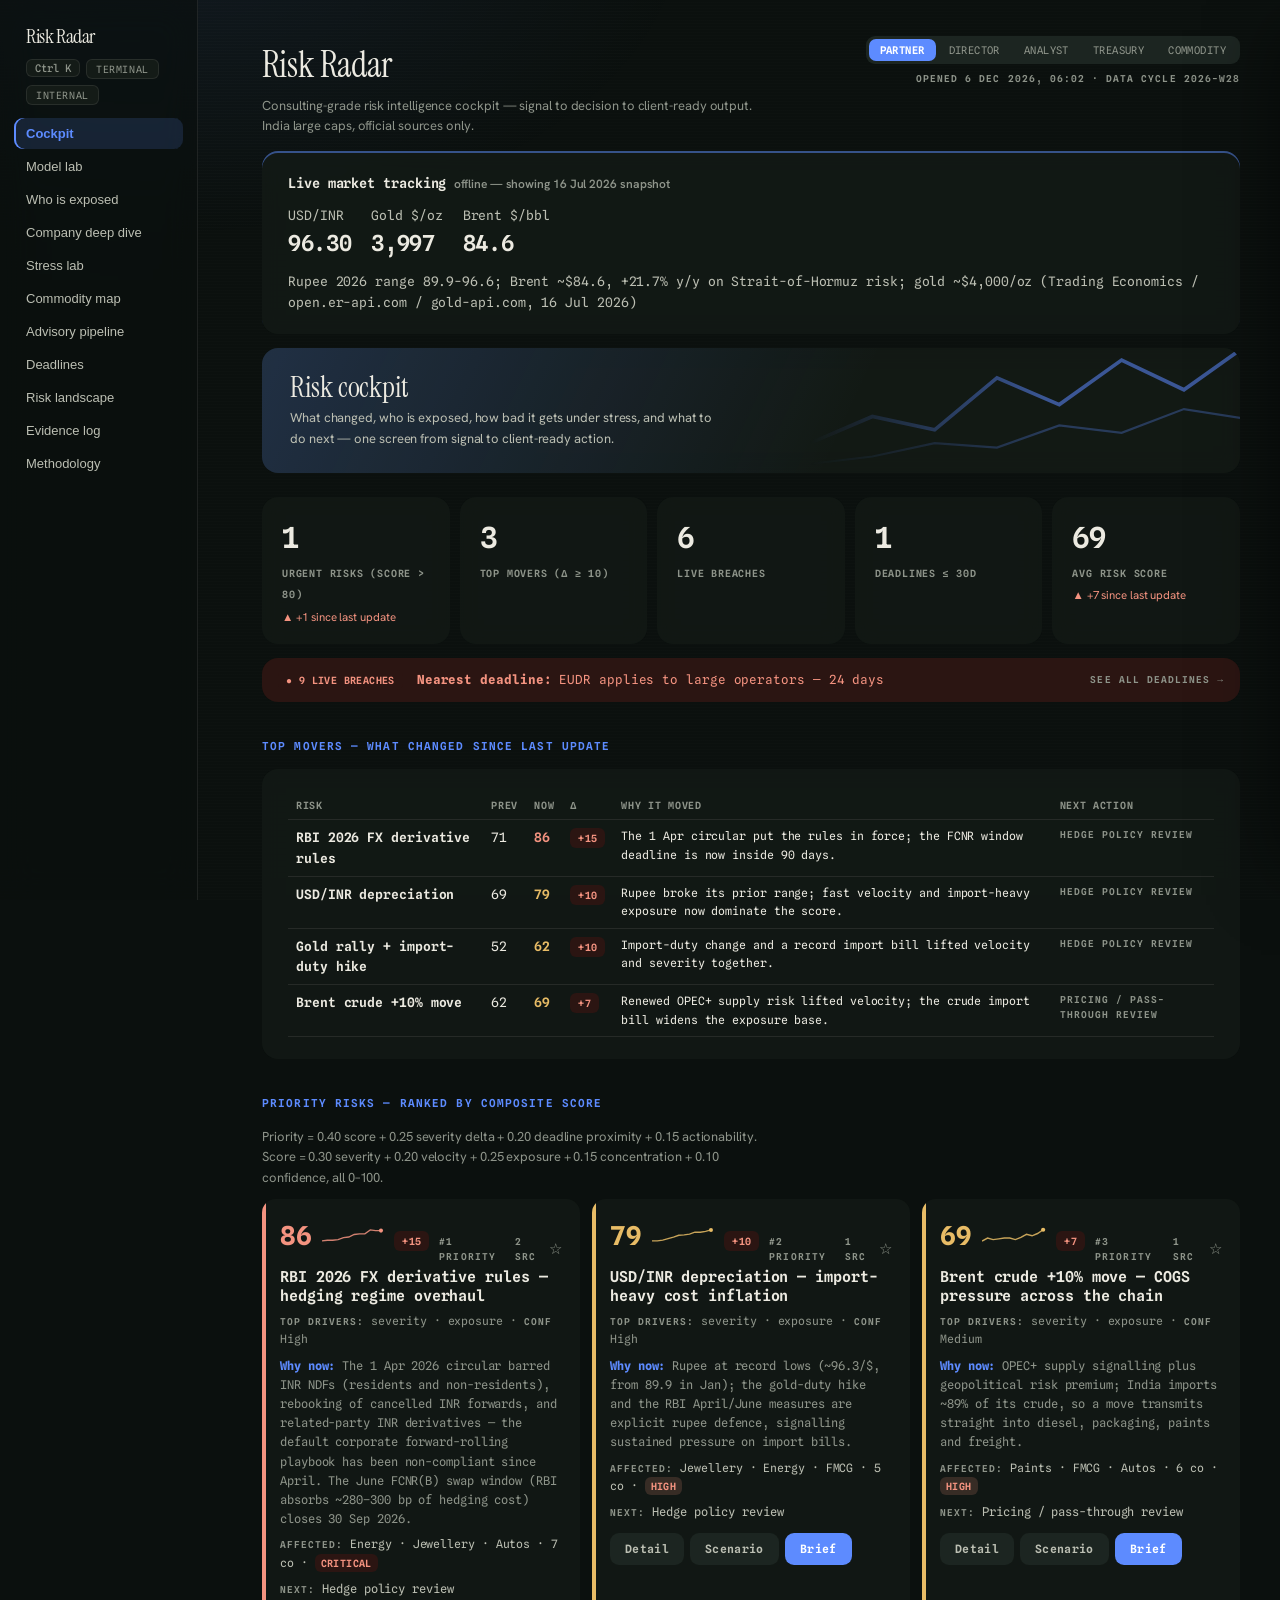
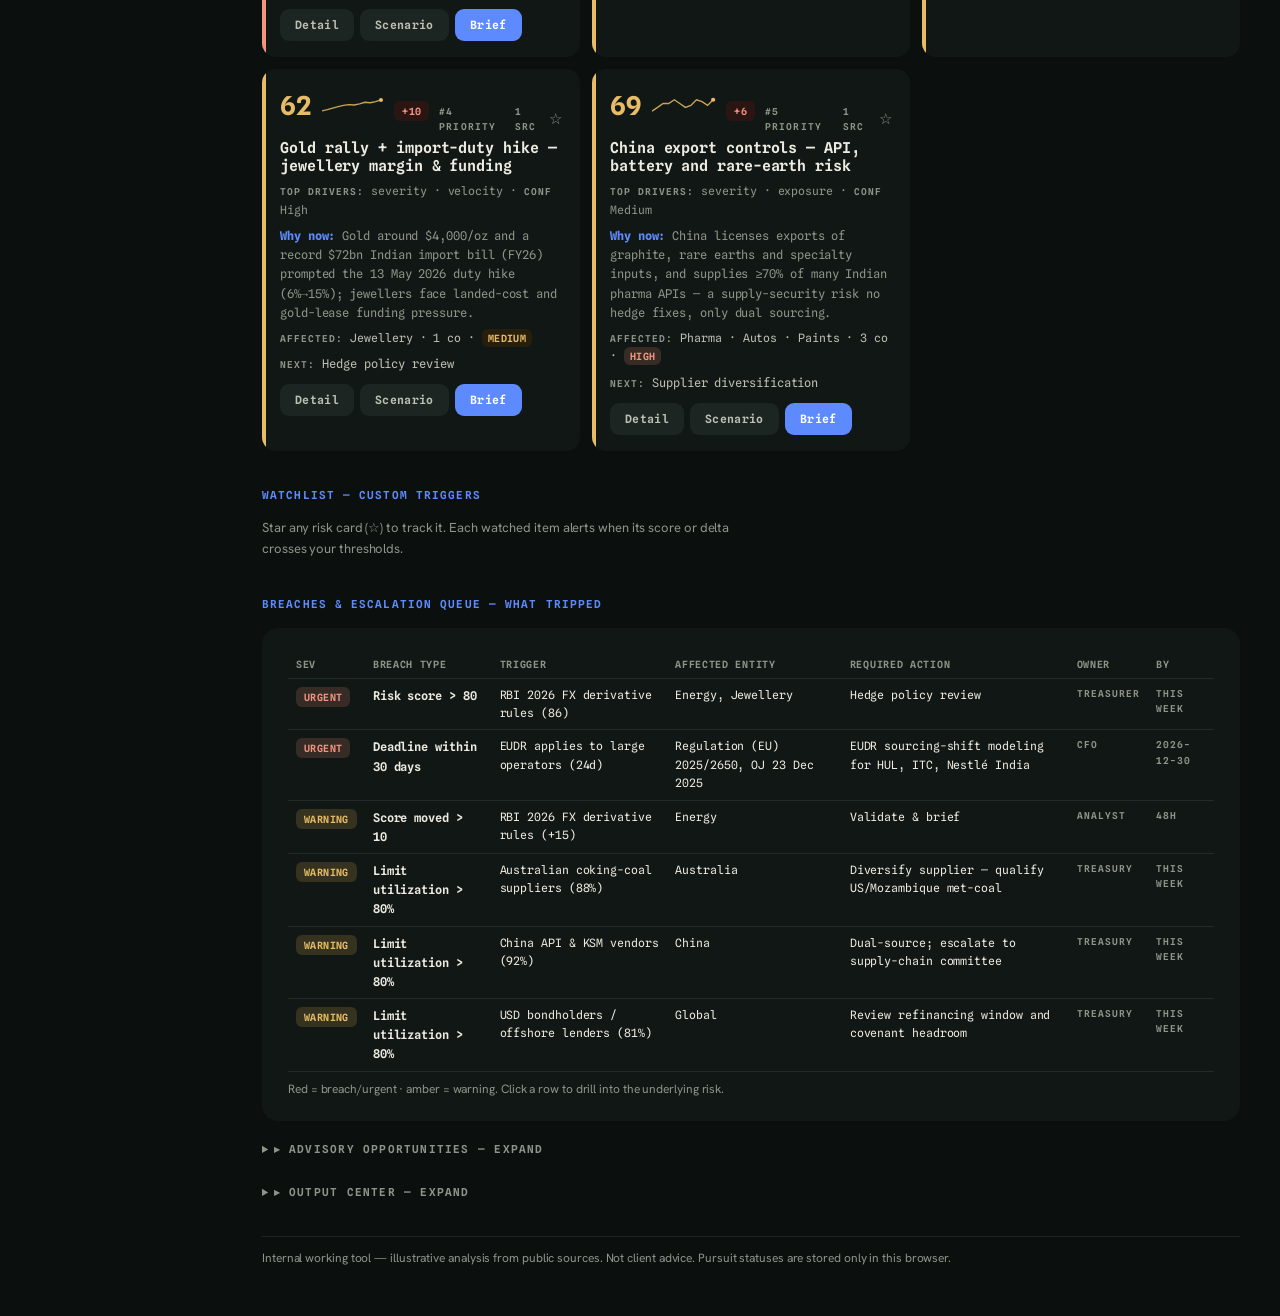
==== commit 9066b6d5: "P0 correctness pass: RBI Apr/Jun timeline fix, citation repair, fresh snapshot, labeled synthetics, " ====
--- a/index.html
+++ b/index.html
@@ -4,7 +4,7 @@
 <meta charset="utf-8">
 <meta name="viewport" content="width=device-width, initial-scale=1">
 <title>Commodity &amp; Treasury Risk Radar — India</title>
-<meta name="build" content="2026-07-10-sankey6-v15">
+<meta name="build" content="2026-07-16-p0-corrections-v16">
 <link rel="icon" href="data:image/svg+xml,%3Csvg xmlns='http://www.w3.org/2000/svg' viewBox='0 0 100 100'%3E%3Ccircle cx='50' cy='50' r='44' fill='%23002FA7'/%3E%3Ccircle cx='50' cy='50' r='26' fill='none' stroke='white' stroke-width='7'/%3E%3Ccircle cx='50' cy='50' r='8' fill='white'/%3E%3C/svg%3E">
 <link rel="preconnect" href="https://fonts.googleapis.com">
 <link rel="preconnect" href="https://fonts.gstatic.com" crossorigin>
@@ -161,6 +161,7 @@
 body.editorial ::selection{background:var(--accent);color:#fff}
 .themebtn{font-family:'Spline Sans Mono',ui-monospace,monospace;font-size:10px;letter-spacing:.06em;color:var(--ink3);border:1px solid var(--line);border-radius:6px;padding:3px 9px;cursor:pointer;background:var(--card);text-transform:uppercase}
 .themebtn:hover{color:var(--accent);border-color:var(--accent)}
+body.client .bd{display:none!important}
 /* Per-tab hue, glass surfaces, hero cover art */
 :root{--th:#5D8BFF}
 #tabhero{position:relative;border-radius:16px;overflow:hidden;padding:24px 28px;margin:0 0 24px;min-height:96px;display:flex;flex-direction:column;justify-content:center;background:linear-gradient(115deg,color-mix(in srgb,var(--th) 20%,transparent),transparent 60%),color-mix(in srgb,var(--card) 82%,transparent);backdrop-filter:blur(10px);-webkit-backdrop-filter:blur(10px);animation:rise .5s cubic-bezier(.22,1,.36,1) backwards}
@@ -229,7 +230,7 @@
 </style>
 </head>
 <body>
-<div class="brand no-print"><span>Risk Radar</span><span class="brow"><button class="kbd" onclick="cmdOpen()" title="Open command menu">Ctrl K</button><button class="themebtn" id="themebtn" onclick="toggleTheme()" title="Switch visual theme">Terminal</button></span></div>
+<div class="brand no-print"><span>Risk Radar</span><span class="brow"><button class="kbd" onclick="cmdOpen()" title="Open command menu">Ctrl K</button><button class="themebtn" id="themebtn" onclick="toggleTheme()" title="Switch visual theme">Terminal</button><button class="themebtn" id="clientbtn" onclick="toggleClient()" title="Client-safe mode hides the pipeline, pursuit statuses, talking points and rival activity">Internal</button></span></div>
 <div class="wrap">
 <div style="display:flex;justify-content:space-between;align-items:flex-start;gap:16px;flex-wrap:wrap">
   <div>
@@ -261,10 +262,10 @@
   <button class="tabbtn" data-tab="deepdive">Company deep dive</button>
   <button class="tabbtn" data-tab="scenarios">Stress lab</button>
   <button class="tabbtn" data-tab="commodities">Commodity map</button>
-  <button class="tabbtn" data-tab="pipeline">Advisory pipeline</button>
+  <button class="tabbtn bd" data-tab="pipeline">Advisory pipeline</button>
   <button class="tabbtn" data-tab="calendar">Deadlines</button>
   <button class="tabbtn" data-tab="overview">Risk landscape</button>
-  <button class="tabbtn" data-tab="cycles">Evidence log</button>
+  <button class="tabbtn bd" data-tab="cycles">Evidence log</button>
   <button class="tabbtn" data-tab="methodology">Methodology</button>
 </div>
 
@@ -292,8 +293,8 @@
   <div id="gradestrip"></div>
   <h2>Risk landscape</h2>
   <div class="card" style="overflow-x:auto" id="quad"></div>
-  <h2>Priority targets</h2>
-  <div class="card" style="overflow-x:auto"><table class="t" id="toptargets"></table></div>
+  <h2 class="bd">Priority targets</h2>
+  <div class="card bd" style="overflow-x:auto"><table class="t" id="toptargets"></table></div>
   <h2>Next hard dates</h2>
   <div class="card" id="minical"></div>
 </div>
@@ -365,9 +366,9 @@
   <div class="card" id="comdetail"></div>
 </div>
 
-<div id="tab-pipeline" style="display:none">
+<div id="tab-pipeline" class="bd" style="display:none">
   <h2>Engagement pipeline</h2>
-  <p class="sub" style="margin-bottom:10px">Opportunities generated by the service-mapper agent from the latest cycle. Pursuit status is saved locally in this browser and survives weekly regeneration.</p>
+  <p class="sub" style="margin-bottom:10px">Opportunities generated by the service-mapper agent from the latest cycle. Pursuit status is saved locally in this browser and survives regeneration.</p>
   <div class="card" style="overflow-x:auto"><table class="t" id="pipetable"></table></div>
 </div>
 
@@ -378,7 +379,7 @@
   <div class="card" style="overflow-x:auto"><table class="t" id="caltable"></table></div>
 </div>
 
-<div id="tab-cycles" style="display:none">
+<div id="tab-cycles" class="bd" style="display:none">
 <h2>Cycle reports</h2>
 <div id="cycles"></div>
 </div>
@@ -427,9 +428,9 @@
       <li><b>Treasury</b> — the corporate function that manages cash, debt, currencies, and financial risk.</li>
       <li><b>Hedging</b> — paying a little today to lock a price for tomorrow; insurance against price and currency moves.</li>
       <li><b>Forward contract</b> — an agreement to exchange currency at a fixed rate on a future date; the workhorse of Indian corporate FX hedging.</li>
-      <li><b>Cancel-and-rebook</b> — the old habit of cancelling a forward and re-striking it when the market moved your way. The RBI barred this in June 2026 — which is why every corporate hedge policy needs a rewrite.</li>
-      <li><b>NDF (non-deliverable forward)</b> — an offshore bet on the rupee settled in dollars, without actually exchanging rupees. RBI barred banks from offering these to residents in 2026, pushing hedging onshore.</li>
-      <li><b>FCNR(B) deposit</b> — a foreign-currency account NRIs hold at Indian banks. In June 2026 the RBI began paying banks' hedging costs on fresh 3–5 year deposits (window closes 30 Sep 2026) to pull dollars into India and defend the rupee.</li>
+      <li><b>Cancel-and-rebook</b> — the old habit of cancelling a forward and re-striking it when the market moved your way. The RBI barred this on 1 April 2026 (A.P. (DIR Series) Circular No. 03) — which is why every corporate hedge policy needs a rewrite.</li>
+      <li><b>NDF (non-deliverable forward)</b> — an offshore bet on the rupee settled in dollars, without actually exchanging rupees. The RBI barred banks from offering these to residents and non-residents on 1 April 2026, pushing hedging onshore.</li>
+      <li><b>FCNR(B) deposit</b> — a foreign-currency account NRIs hold at Indian banks. From 8 June 2026 the RBI absorbs banks' full hedging cost (~280–300 bp) on fresh 3–5 year deposits via a swap facility (deposit window closes 30 Sep 2026) to pull dollars into India and defend the rupee.</li>
       <li><b>ECB (external commercial borrowing)</b> — a foreign-currency loan taken by an Indian company; cheap until the rupee falls and repayment gets expensive.</li>
       <li><b>UFCE (unhedged foreign currency exposure)</b> — an RBI rule forcing banks to hold extra capital against borrowers who haven't hedged their FX debt — which makes unhedged clients expensive for banks.</li>
       <li><b>EUA (EU emissions allowance)</b> — the tradeable permit price of one tonne of CO2 in Europe; the price CBAM bills are calculated from, and a brand-new hedgeable risk for Indian exporters.</li>
@@ -439,13 +440,13 @@
 
   <div class="card">
     <div style="font-weight:600;margin-bottom:6px">Policy guide — each regulation in one breath</div>
-    <details><summary>CBAM — the EU's carbon border tax (live since 1 Jan 2026)</summary><p style="font-size:14px">European factories pay for their CO2 emissions; CBAM makes importers pay the same, so foreign steel can't undercut European steel on carbon. Anyone selling steel, aluminum, cement, fertilizer, hydrogen, or electricity into the EU must count the emissions embedded in their goods and buy certificates priced off the EU carbon market. The liability started accruing 1 Jan 2026; certificates go on sale 1 Feb 2027; the first bill is due 30 Sep 2027. For Indian steel and aluminum exporters this is a new cost line and a new financial risk (the EUA price) their treasuries have never managed. Source: European Commission.</p></details>
+    <details><summary>CBAM — the EU's carbon border tax (live since 1 Jan 2026)</summary><p style="font-size:14px">European factories pay for their CO2 emissions; CBAM makes importers pay the same, so foreign steel can't undercut European steel on carbon. Anyone selling steel, aluminum, cement, fertilizer, hydrogen, or electricity into the EU must count the emissions embedded in their goods and buy certificates priced off the EU carbon market. The liability started accruing 1 Jan 2026; certificates go on sale 1 Feb 2027; the first bill is due 30 Sep 2027. From 2027, importers must hold certificates covering 50% of embedded emissions each quarter (the Omnibus cut this from 80%), and 2027 purchases are priced off the 2026 quarterly-average ETS price. For Indian steel and aluminum exporters this is a new cost line and a new financial risk (the EUA price) their treasuries have never managed. Source: European Commission.</p></details>
     <details><summary>EUDR — the EU deforestation rule (applies 30 Dec 2026)</summary><p style="font-size:14px">To sell cocoa, coffee, palm oil, rubber, soy, wood, or cattle products in the EU, you must prove — with GPS coordinates of the farm plots — that the land wasn't deforested after 2020. Applies to large companies from 30 Dec 2026 (postponed twice; smaller firms mid-2027). For Indian FMCG and paper exporters this means traceability systems and possibly switching suppliers. Source: Regulation (EU) 2025/2650.</p></details>
-    <details><summary>EU–India FTA — the trade deal (concluded 27 Jan 2026, not yet in force)</summary><p style="font-size:14px">The largest trade agreement either side has ever negotiated: tariffs dismantled both ways across a market of two billion people. Indian pharma, textiles, and auto components gain EU access; EU cars, wines, and machinery gain Indian access. It only takes effect after ratification votes on both sides — that timing is the trigger to watch. Companies whose euro revenue will grow are under-hedged today. Source: European Commission IP/26/184.</p></details>
-    <details><summary>RBI June 2026 package — defending the rupee</summary><p style="font-size:14px">With the rupee near record lows (~95/$), the RBI moved on several fronts: it pays banks' hedging costs on fresh FCNR(B) dollar deposits until 30 Sep 2026 (pulling dollars in), gives state-owned companies cheap currency swaps on foreign loans, banned offshore-style NDF products for residents, and barred the cancel-and-rebook forward habit. Net effect: every large importer's hedging playbook is obsolete and needs re-papering — the single biggest treasury-advisory trigger in this dashboard. Source: RBI, June 2026.</p></details>
+    <details><summary>EU–India FTA — the trade deal (concluded 27 Jan 2026, not yet in force)</summary><p style="font-size:14px">The largest trade agreement either side has ever negotiated: tariffs dismantled both ways across a market of two billion people. Indian pharma, textiles, and auto components gain EU access; EU cars, wines, and machinery gain Indian access. It only takes effect after ratification (Council decision, EP consent, Indian Cabinet) — entry into force is expected in early 2027, with EU legal scrubbing concluding around July 2026. That timeline is the pitch window: companies whose euro revenue will grow are under-hedged today. Source: European Commission IP/26/184.</p></details>
+    <details><summary>RBI 2026 rupee defense — April rules, June funding package</summary><p style="font-size:14px">With the rupee sliding past 95/$, the RBI moved in two steps. <b>1 April 2026</b> — A.P. (DIR Series) Circular No. 03: banks barred from offering INR NDFs to residents or non-residents, rebooking of cancelled INR forwards banned, related-party INR derivatives barred. Every corporate forward-rolling playbook became non-compliant that day. <b>5–8 June 2026</b> — the funding package: the RBI absorbs banks' full hedging cost (~280–300 bp) on fresh 3–5 year FCNR(B) deposits mobilised to 30 Sep 2026 (USD deposit rates jumped to 5.5–7.1%), plus concessional currency swaps on state-owned companies' foreign loans. Net effect: hedge policies need re-papering now, and the funding arbitrage is time-boxed — the single biggest treasury-advisory trigger in this dashboard. Sources: RBI circular of 1 Apr 2026; RBI June 2026 package.</p></details>
     <details><summary>US Section 232 — metal tariffs (restructured Apr–Jun 2026)</summary><p style="font-size:14px">US national-security tariffs on metals: 50% on goods that are almost entirely steel/aluminum/copper, 25% on metal-heavy derivatives, a temporary 15% on industrial equipment until end-2027, and exemption below 15% metal content. Keeps the US market expensive for Indian metal exporters — pushing volumes toward the EU, where CBAM is waiting. Source: White House proclamations, Apr and Jun 2026.</p></details>
     <details><summary>China export controls — the refining chokepoint</summary><p style="font-size:14px">China dominates the processing (not necessarily mining) of many critical inputs — ~65–70% of lithium refining, ~90% of graphite, most rare earths, the majority of India's pharma raw materials (APIs). Since 2023 it has progressively required export licenses on several of these. For India this is a supply-security risk that no hedge fixes — only dual sourcing and inventories. Sources: IEA; Dept of Pharmaceuticals.</p></details>
-    <details><summary>India's own levers — gold duty and the carbon market</summary><p style="font-size:14px">India hiked gold import duties in May 2026 explicitly to slow dollar outflows and defend the rupee (gold imports hit a record $72B in FY26 — hitting jewellers like Titan directly). Separately, India's Carbon Credit Trading Scheme (CCTS) is phasing in a domestic carbon price that will eventually reach cement, steel, and power — CBAM logic, applied at home. Sources: CBIC/Commerce Ministry; Ministry of Power.</p></details>
+    <details><summary>India's own levers — gold duty and the carbon market</summary><p style="font-size:14px">India raised bullion import duty from 6% to 15% (10% basic customs duty + 5% AIDC, silver included) effective 13 May 2026, explicitly to slow dollar outflows and defend the rupee (gold imports hit a record $72B in FY26 — hitting jewellers like Titan directly). Separately, India's Carbon Credit Trading Scheme (CCTS) is phasing in a domestic carbon price that will eventually reach cement, steel, and power — CBAM logic, applied at home. Sources: CBIC/Commerce Ministry; Ministry of Power.</p></details>
   </div>
 
   <div class="card">
@@ -460,7 +461,7 @@
       <tr><td>Transition</td><td>Qualitative rating: decarbonization exposure, technology shifts, documented competitive disruption.</td></tr>
     </table>
     <div class="lbl">Data pipeline</div>
-    <p style="font-size:14px">A six-agent weekly cycle (planner → document scout → risk analyst → company mapper → rival monitor → service mapper) scans EUR-Lex, European Commission DGs, Consilium, RBI, DGFT, CBIC, PIB, WTO, USTR, Federal Register, and exchange filings. Reasoning is recorded before conclusions in each cycle JSON. Secondary sources are tagged and queued for primary retrieval. Live market data: open.er-api.com / frankfurter.dev (ECB) / gold-api.com, fetched client-side on open with an embedded dated snapshot as fallback. An optional free Alpha Vantage key — entered in the Commodities tab and stored only in the viewer's browser, never in the published file — adds computed 5-year monthly price correlations (EIA/IMF/ECB source series), cached locally for 24 hours to respect the 25-requests/day free limit.</p>
+    <p style="font-size:14px">A six-agent research cycle (planner → document scout → risk analyst → company mapper → rival monitor → service mapper) scans EUR-Lex, European Commission DGs, Consilium, RBI, DGFT, CBIC, PIB, WTO, USTR, Federal Register, and exchange filings. Reasoning is recorded before conclusions in each cycle JSON. Secondary sources are tagged and queued for primary retrieval. Cycle cadence is currently manual — cycle 2026-W28 (7 Jul 2026) is embedded; scheduled weekly automation ships with the live-data pipeline. Live market data: open.er-api.com / frankfurter.dev (ECB) / gold-api.com, fetched client-side on open with an embedded dated snapshot as fallback. An optional free Alpha Vantage key — entered in the Commodities tab and stored only in the viewer's browser, never in the published file — adds computed 5-year monthly price correlations (EIA/IMF/ECB source series), cached locally for 24 hours to respect the 25-requests/day free limit.</p>
     <div class="lbl">Caveats</div>
     <ul style="font-size:14px">
       <li>Company cost-share weights are estimates where issuers do not disclose input-cost breakdowns; anchored figures cite their filing.</li>
@@ -609,7 +610,7 @@
     "mm":"Estimated: AR names steel, aluminum, and semiconductors as key inputs; cost shares not disclosed.",
     "ultratech":"Energy (coal/petcoke) plus freight (diesel) ≈ half of cement cost (AR commentary); captive limestone.",
     "ntpc":"Fuel ≈ 60% of expenses but regulated tariffs pass fuel costs through to DISCOMs (AR).",
-    "titan":"Jewellery ≈ 90% of revenue (AR); gold dominant. Record $72B national gold imports FY2025-26; duty hiked May 2026.",
+    "titan":"Jewellery ≈ 90% of revenue (AR); gold dominant. Record $72B national gold imports FY2025-26; duty 6%→15% w.e.f. 13 May 2026.",
     "adaniports":"Fuel and power are the main commodity inputs; low overall intensity.",
     "tatamotors":"Steel largest input (AR); JLR lost ~100k units to the 2021 chip shortage; EVs add lithium exposure.",
     "tatasteel":"Captive mines cover ~100% of Indian iron-ore needs; coking coal ~85% imported (Ministry of Steel). Produces steel — partly a price beneficiary.",
@@ -726,7 +727,7 @@
       {"t":"Regulatory","w":"APM gas price caps and episodic windfall levies compress realizations regardless of Brent (official notifications).","a":"Realization hedging within policy bands; ECB swap-window advisory (RBI June 2026) — time-limited."}
     ]
   },
-  snapshot: {date:"7 Jul 2026", usdinr:95.4, gold:4148, brent:72.1, note:"Rupee 2026 range 89.9-96.6; gold +25.6% y/y; Brent +3.6% y/y (Trading Economics / exchangerates.org.uk, 7 Jul 2026)"},
+  snapshot: {date:"16 Jul 2026", usdinr:96.3, gold:3997, brent:84.6, note:"Rupee 2026 range 89.9-96.6; Brent ~$84.6, +21.7% y/y on Strait-of-Hormuz risk; gold ~$4,000/oz (Trading Economics / open.er-api.com / gold-api.com, 16 Jul 2026)"},
   lenses: {
     "reliance":{fx:[4,"USD debt program plus USD-priced crude bill (AR)"],fin:[2,"Deleveraged since 2021; strong FCF"],conc:[2,"Diversified: O2C, retail, Jio"],trans:[3,"O2C long-run transition; new-energy build underway"]},
     "tcs":{fx:[3,"USD receivables vs INR costs — translation swings guidance"],fin:[1,"Net cash"],conc:[3,"BFSI ~30% of revenue (factsheet)"],trans:[2,"GenAI pricing-model disruption watch"]},
@@ -911,19 +912,19 @@
 </script>
 <script>
 DATA.impacts = {
-  "tatasteel": [{"cycle":"2026-W28","policies":["CBAM","Section 232","RBI June 2026"],"exposure":"EU is a core market (incl. own EU operations); CBAM liability accrues on Indian-origin exports from Jan 2026; coking coal ~85% imported adds INR cost risk under rupee pressure.","risk":"urgent","services":["CBAM cost quantification and EUA exposure advisory","Hedge-policy redesign under RBI June 2026 rules","Combined commodity + currency stress testing"]}],
-  "jswsteel": [{"cycle":"2026-W28","policies":["CBAM","Section 232","RBI June 2026"],"exposure":"Exports to EU face certificate liability; US derivatives tariffs push diversion; large USD borrowing base affected by hedging-rule changes.","risk":"urgent","services":["CBAM cost quantification and EUA exposure advisory","Hedge-policy redesign under RBI June 2026 rules","Combined commodity + currency stress testing"]}],
+  "tatasteel": [{"cycle":"2026-W28","policies":["CBAM","Section 232","RBI FX rules (Apr–Jun 2026)"],"exposure":"EU is a core market (incl. own EU operations); CBAM liability accrues on Indian-origin exports from Jan 2026; coking coal ~85% imported adds INR cost risk under rupee pressure.","risk":"urgent","services":["CBAM cost quantification and EUA exposure advisory","Hedge-policy redesign under RBI April 2026 FX rules","Combined commodity + currency stress testing"]}],
+  "jswsteel": [{"cycle":"2026-W28","policies":["CBAM","Section 232","RBI FX rules (Apr–Jun 2026)"],"exposure":"Exports to EU face certificate liability; US derivatives tariffs push diversion; large USD borrowing base affected by hedging-rule changes.","risk":"urgent","services":["CBAM cost quantification and EUA exposure advisory","Hedge-policy redesign under RBI April 2026 FX rules","Combined commodity + currency stress testing"]}],
   "hindalco": [{"cycle":"2026-W28","policies":["CBAM","Section 232"],"exposure":"Aluminum in CBAM scope; Novelis straddles US/EU tariff regimes; energy-intensive smelting sensitive to carbon-cost signals.","risk":"material","services":["CBAM cost quantification and EUA exposure advisory"]}],
-  "reliance": [{"cycle":"2026-W28","policies":["RBI June 2026","EU-India FTA"],"exposure":"Largest corporate FX book in the universe (crude imports, USD debt); forwards cancel/rebook bar forces hedge-program redesign; petchem exports gain under FTA.","risk":"material","services":["Hedge-policy redesign under RBI June 2026 rules"]}],
-  "titan": [{"cycle":"2026-W28","policies":["Gold duty hike May 2026","RBI June 2026"],"exposure":"Gold ~55% of cost base, ~99% imported; duty hike raises landed cost directly; INR pressure compounds; gold-lease hedging structures touched by derivative rules.","risk":"urgent","services":["Hedge-policy redesign under RBI June 2026 rules","Combined commodity + currency stress testing (gold+INR)"]}],
-  "sunpharma": [{"cycle":"2026-W28","policies":["EU-India FTA","RBI June 2026"],"exposure":"Pharma is a headline FTA winner — EU revenue share set to grow, expanding EUR exposure beyond current hedge sizing.","risk":"material","services":["EUR-INR exposure build-out planning for FTA winners"]}],
-  "maruti": [{"cycle":"2026-W28","policies":["EU-India FTA","RBI June 2026"],"exposure":"EU auto tariff dismantling raises import competition; JPY royalty and import exposure meets new hedging constraints.","risk":"watch","services":["Hedge-policy redesign under RBI June 2026 rules"]}],
-  "tatamotors": [{"cycle":"2026-W28","policies":["EU-India FTA","CBAM","RBI June 2026"],"exposure":"JLR gives direct EU/UK revenue exposure; group steel/battery inputs; multi-currency book under new RBI rules.","risk":"material","services":["Hedge-policy redesign under RBI June 2026 rules","EUR-INR exposure build-out planning for FTA winners"]}],
-  "mm": [{"cycle":"2026-W28","policies":["EU-India FTA","RBI June 2026"],"exposure":"EU competition in SUVs/tractors post-FTA; moderate import book.","risk":"watch","services":["Hedge-policy redesign under RBI June 2026 rules"]}],
-  "hul": [{"cycle":"2026-W28","policies":["EUDR","RBI June 2026"],"exposure":"Palm derivatives ~96% import-linked; EUDR traceability flows through Unilever group sourcing; INR pressure on the palm bill.","risk":"material","services":["Combined commodity + currency stress testing (palm+INR)","EUDR sourcing-shift cost modeling with FX overlay","Hedge-policy redesign under RBI June 2026 rules"]}],
+  "reliance": [{"cycle":"2026-W28","policies":["RBI FX rules (Apr–Jun 2026)","EU-India FTA"],"exposure":"Largest corporate FX book in the universe (crude imports, USD debt); forwards cancel/rebook bar forces hedge-program redesign; petchem exports gain under FTA.","risk":"material","services":["Hedge-policy redesign under RBI April 2026 FX rules"]}],
+  "titan": [{"cycle":"2026-W28","policies":["Gold duty hike May 2026","RBI FX rules (Apr–Jun 2026)"],"exposure":"Gold ~55% of cost base, ~99% imported; duty hike raises landed cost directly; INR pressure compounds; gold-lease hedging structures touched by derivative rules.","risk":"urgent","services":["Hedge-policy redesign under RBI April 2026 FX rules","Combined commodity + currency stress testing (gold+INR)"]}],
+  "sunpharma": [{"cycle":"2026-W28","policies":["EU-India FTA","RBI FX rules (Apr–Jun 2026)"],"exposure":"Pharma is a headline FTA winner — EU revenue share set to grow, expanding EUR exposure beyond current hedge sizing.","risk":"material","services":["EUR-INR exposure build-out planning for FTA winners"]}],
+  "maruti": [{"cycle":"2026-W28","policies":["EU-India FTA","RBI FX rules (Apr–Jun 2026)"],"exposure":"EU auto tariff dismantling raises import competition; JPY royalty and import exposure meets new hedging constraints.","risk":"watch","services":["Hedge-policy redesign under RBI April 2026 FX rules"]}],
+  "tatamotors": [{"cycle":"2026-W28","policies":["EU-India FTA","CBAM","RBI FX rules (Apr–Jun 2026)"],"exposure":"JLR gives direct EU/UK revenue exposure; group steel/battery inputs; multi-currency book under new RBI rules.","risk":"material","services":["Hedge-policy redesign under RBI April 2026 FX rules","EUR-INR exposure build-out planning for FTA winners"]}],
+  "mm": [{"cycle":"2026-W28","policies":["EU-India FTA","RBI FX rules (Apr–Jun 2026)"],"exposure":"EU competition in SUVs/tractors post-FTA; moderate import book.","risk":"watch","services":["Hedge-policy redesign under RBI April 2026 FX rules"]}],
+  "hul": [{"cycle":"2026-W28","policies":["EUDR","RBI FX rules (Apr–Jun 2026)"],"exposure":"Palm derivatives ~96% import-linked; EUDR traceability flows through Unilever group sourcing; INR pressure on the palm bill.","risk":"material","services":["Combined commodity + currency stress testing (palm+INR)","EUDR sourcing-shift cost modeling with FX overlay","Hedge-policy redesign under RBI April 2026 FX rules"]}],
   "itc": [{"cycle":"2026-W28","policies":["EUDR"],"exposure":"Paperboard (wood), coffee and agri exports to EU require due-diligence statements from 30 Dec 2026.","risk":"watch","services":["EUDR sourcing-shift cost modeling with FX overlay"]}],
-  "nestleindia": [{"cycle":"2026-W28","policies":["EUDR","RBI June 2026"],"exposure":"Cocoa and coffee inputs are EUDR commodities; import-cost INR risk on cocoa (75% imported).","risk":"watch","services":["EUDR sourcing-shift cost modeling with FX overlay"]}],
-  "ongc": [{"cycle":"2026-W28","policies":["RBI June 2026"],"exposure":"PSU ECB concessional swap facility is a direct funding-cost opportunity; USD revenue partially natural-hedges.","risk":"watch","services":["FCNR(B)/ECB funding-cost optimization"]}],
+  "nestleindia": [{"cycle":"2026-W28","policies":["EUDR","RBI FX rules (Apr–Jun 2026)"],"exposure":"Cocoa and coffee inputs are EUDR commodities; import-cost INR risk on cocoa (75% imported).","risk":"watch","services":["EUDR sourcing-shift cost modeling with FX overlay"]}],
+  "ongc": [{"cycle":"2026-W28","policies":["RBI FX rules (Apr–Jun 2026)"],"exposure":"PSU ECB concessional swap facility is a direct funding-cost opportunity; USD revenue partially natural-hedges.","risk":"watch","services":["FCNR(B)/ECB funding-cost optimization"]}],
   "ultratech": [{"cycle":"2026-W28","policies":["CBAM"],"exposure":"Cement is CBAM-covered — relevant only for any EU-bound clinker/cement volumes (small today), but sets carbon-cost precedent for domestic pricing.","risk":"watch","services":["CBAM cost quantification (precedent monitoring)"]}]
 };
 DATA.cycles = [
@@ -940,15 +941,15 @@
       {"item":"EU-India FTA — negotiations concluded 27 Jan 2026 (New Delhi summit); largest deal either side has concluded; pending legal scrubbing, Council decision, EP consent, Indian Cabinet approval.","citations":["https://ec.europa.eu/commission/presscorner/detail/en/ip_26_184","https://policy.trade.ec.europa.eu/eu-trade-relationships-country-and-region/countries-and-regions/india/eu-india-agreements/memo-eu-india-free-trade-agreement-chapter-chapter-summary_en"]},
       {"item":"CBAM definitive regime in force 1 Jan 2026; 9 implementing/delegated acts adopted 17 Dec 2025; certificate sales open 1 Feb 2027; first surrender 30 Sep 2027 for 2026 imports; 50 t/yr de-minimis; downstream scope extension proposed.","citations":["https://taxation-customs.ec.europa.eu/news/cbam-successfully-entered-force-1-january-2026-2026-01-14_en","https://trade.ec.europa.eu/access-to-markets/en/news/start-definitive-period-cbam-eu"]},
       {"item":"EUDR postponed to 30 Dec 2026 for large operators via Regulation (EU) 2025/2650 (OJ 23 Dec 2025); simplification package (May 2026) claims ~75% compliance-cost cut. Covers cattle, cocoa, coffee, palm oil, rubber, soya, wood.","citations":["https://www.consilium.europa.eu/en/press/press-releases/2025/12/18/deforestation-council-signs-off-targeted-revision-to-simplify-and-postpone-the-regulation/","https://trade.ec.europa.eu/access-to-markets/en/news/delay-until-december-2026-and-other-developments-implementation-eudr-regulation"]},
-      {"item":"RBI rupee-defense package (5-8 Jun 2026): fully subsidized FX hedging on fresh 3-5y FCNR(B) deposits (window to 30 Sep 2026); concessional FX swaps for PSU ECBs; rupee NDFs barred for residents; related-party derivative curbs; cancel-and-rebook of forwards barred. [MUFG summary is secondary — primary RBI circular queued]","citations":["https://www.mufgresearch.com/fx/india-shoring-up-the-indian-rupee-rbi-june-2026-measures-8-june-2026/","https://www.rbi.org.in/commonman/english/scripts/Notification.aspx?Id=853"]},
+      {"item":"RBI FX regime moved in two steps — (i) 1 Apr 2026, A.P. (DIR Series) Circular No. 03: INR NDFs barred for residents and non-residents; rebooking of cancelled INR derivatives banned; related-party INR derivatives barred. (ii) 5-8 Jun 2026 package: RBI absorbs ~280-300bp hedging cost on fresh 3-5y FCNR(B) deposits (deposit window to 30 Sep 2026; CRR/SLR exempt; rate ceiling withdrawn 17 Jun); concessional FX swaps for PSU ECBs. [Corrected 2026-07-16: earlier text misdated the April rules into the June package, and the prior RBI citation resolved to a withdrawn 2011 Master Circular]","citations":["https://worldtradescanner.com/03-RBI%20Circular-01.04.2026.htm","https://www.business-standard.com/finance/news/rbi-opens-fcnr-b-swap-window-to-attract-foreign-currency-deposits-126060900723_1.html","https://www.mufgresearch.com/fx/india-shoring-up-the-indian-rupee-rbi-june-2026-measures-8-june-2026/"]},
       {"item":"US Section 232 restructuring: 2 Apr 2026 proclamation (50%/25%/15% tiers, sub-15% metal content exempt); further adjustment 1 Jun 2026 effective 8 Jun 2026.","citations":["https://www.whitehouse.gov/fact-sheets/2026/04/fact-sheet-president-donald-j-trump-strengthens-tariffs-on-steel-aluminum-and-copper-imports/","https://www.whitecase.com/insight-alert/united-states-modifies-steel-aluminum-and-copper-section-232-tariffs"]},
-      {"item":"India hiked bullion import duties (May 2026) to arrest the rupee slide; gold imports a record USD 71.98 bn in FY2025-26. [secondary — CBIC notification to be pulled]","citations":["https://www.cnbc.com/2026/05/13/india-hikes-bullion-import-duties-to-arrest-rupee-slide.html","https://www.gold.org/goldhub/gold-focus/2026/05/india-gold-market-update-import-tightening"]}
+      {"item":"India raised bullion import duty 6%→15% (BCD 10% + AIDC 5%, silver included) effective 13 May 2026 to arrest the rupee slide; gold imports a record USD 71.98 bn in FY2025-26. [secondary — CBIC notification to be pulled]","citations":["https://www.cnbc.com/2026/05/13/india-hikes-bullion-import-duties-to-arrest-rupee-slide.html","https://www.gold.org/goldhub/gold-focus/2026/05/india-gold-market-update-import-tightening"]}
     ],
     "risk_and_impact_analysis":[
       "Step 1 — CBAM: certificate liability accrues on 2026 EU imports of steel/aluminum/cement etc., cash-settled from Sep 2027 and priced off EUA auctions. Creates a new cost line AND a new hedgeable risk (EUA price) for Indian metal exporters; accrual starts now, settlement later — a classic deferred-P&L trap.",
       "Step 2 — FTA: concluded, unratified. On entry into force, EUR revenue share grows for pharma/textiles/auto components (EUR hedging undersized) while EU autos gain Indian access (domestic pricing pressure). Trigger to watch: ratification steps, not the announcement.",
       "Step 3 — EUDR: from 30 Dec 2026 large operators placing cocoa, coffee, palm, rubber, wood products on the EU market need geolocation-verified due diligence; Indian FMCG and paper exporters face traceability and sourcing-shift costs.",
-      "Step 4 — RBI June 2026: cancel/rebook bar breaks the default Indian corporate forward-rolling playbook; NDF bar forces flows onshore; subsidized FCNR(B) hedging window (to 30 Sep 2026) is a dated funding arbitrage. Demand shock for hedge-policy redesign across all importers.",
+      "Step 4 — RBI FX rules: the 1 Apr 2026 circular's rebooking bar breaks the default Indian corporate forward-rolling playbook and its NDF bar forces flows onshore (non-compliance runs from April, not June); the June FCNR(B) subsidized window (to 30 Sep 2026) is a dated funding arbitrage. Demand shock for hedge-policy redesign across all importers.",
       "Step 5 — Section 232: US market stays penalized for metal derivatives, diverting Indian volumes toward the EU (where CBAM waits) and home market; export currency mix and margin volatility shift.",
       "Step 6 — Rupee: duty hikes and the RBI package are officially framed as rupee defense — policy signals sustained INR pressure on import-heavy cost bases (crude 88.6% import-dependent per PPAC; gold ~99%; palm ~96%)."
     ],
@@ -959,7 +960,7 @@
     ],
     "affected_companies":["Tata Steel (urgent)","JSW Steel (urgent)","Titan (urgent)","Hindalco (material)","Reliance Industries (material)","Sun Pharma (material)","Tata Motors (material)","Hindustan Unilever (material)","Maruti Suzuki (watch)","Mahindra & Mahindra (watch)","ITC (watch)","Nestlé India (watch)","ONGC (watch)","UltraTech Cement (watch)"],
     "suggested_services":[
-      "1. Hedge-policy redesign under RBI June 2026 rules — Reliance, Titan, Tata Motors, Maruti, JSW, Tata Steel, HUL (rules already in force; highest urgency).",
+      "1. Hedge-policy redesign under RBI April 2026 FX rules — Reliance, Titan, Tata Motors, Maruti, JSW, Tata Steel, HUL (rules already in force; highest urgency).",
       "2. FCNR(B)/ECB funding-cost optimization — ONGC, large USD borrowers, banks as channel (window closes 30 Sep 2026).",
       "3. CBAM cost quantification and EUA exposure advisory — Tata Steel, JSW Steel, Hindalco (before FY27 audit planning; certificates sell from Feb 2027).",
       "4. EUR-INR exposure build-out planning for FTA winners — Sun Pharma, Tata Motors, auto-component exporters (pre-ratification window).",
@@ -976,7 +977,8 @@
       "https://trade.ec.europa.eu/access-to-markets/en/news/delay-until-december-2026-and-other-developments-implementation-eudr-regulation",
       "https://environment.ec.europa.eu/topics/forests/deforestation/regulation-deforestation-free-products_en",
       "https://www.mufgresearch.com/fx/india-shoring-up-the-indian-rupee-rbi-june-2026-measures-8-june-2026/",
-      "https://www.rbi.org.in/commonman/english/scripts/Notification.aspx?Id=853",
+      "https://worldtradescanner.com/03-RBI%20Circular-01.04.2026.htm",
+      "https://www.business-standard.com/finance/news/rbi-opens-fcnr-b-swap-window-to-attract-foreign-currency-deposits-126060900723_1.html",
       "https://www.whitehouse.gov/fact-sheets/2026/04/fact-sheet-president-donald-j-trump-strengthens-tariffs-on-steel-aluminum-and-copper-imports/",
       "https://www.whitecase.com/insight-alert/united-states-modifies-steel-aluminum-and-copper-section-232-tariffs",
       "https://www.cnbc.com/2026/05/13/india-hikes-bullion-import-duties-to-arrest-rupee-slide.html",
@@ -1060,7 +1062,7 @@
   if (wt.length) {
     h += `<div class="lbl">Risk factors and action openings</div>`;
     wt.forEach(r=>{
-      h += `<div style="margin:10px 0"><span class="pill">${r.t}</span><p style="font-size:14px;margin:6px 0 4px">${r.w}</p><div class="svc">Act: ${r.a}</div></div>`;
+      h += `<div style="margin:10px 0"><span class="pill">${r.t}</span><p style="font-size:14px;margin:6px 0 4px">${r.w}</p><div class="svc bd">Act: ${r.a}</div></div>`;
     });
   }
   if (!im.length) {
@@ -1070,8 +1072,8 @@
       h += `<div class="lbl">Policy impact — cycle ${f.cycle}</div>
       <div>${f.policies.map(p=>`<span class="pill">${p}</span>`).join('')}</div>
       <p style="font-size:14px;margin:8px 0">${f.exposure}</p>
-      <div class="lbl">Suggested services</div>
-      ${f.services.map(s=>`<div class="svc">${s}</div>`).join('')}`;
+      <div class="bd"><div class="lbl">Suggested services</div>
+      ${f.services.map(s=>`<div class="svc">${s}</div>`).join('')}</div>`;
     });
     h += `</div>`;
   }
@@ -1115,6 +1117,7 @@
   }
   if (gold) h += cell('Gold $/oz', Math.round(gold).toLocaleString(), (gold/snap.gold-1)*100);
   if (h) {
+    h += cell('Brent $/bbl — snapshot ' + snap.date, snap.brent.toFixed(1), null);
     el.innerHTML = h;
     st.textContent = 'live — ' + src.join(' + ') + ', fetched ' + new Date().toLocaleString();
     if (inrMove != null && Math.abs(inrMove) >= 0.3) {
@@ -1149,7 +1152,7 @@
   commodities:['Commodity intelligence','How inputs connect, whose prices move together, and which country chokepoints control supply.'],
   pipeline:['Engagement pipeline','Every advisory opportunity the analysis surfaces, deadline-ranked, with a live pursuit tracker.'],
   calendar:['Regulatory calendar','Hard dates and live countdowns drawn from official documents.'],
-  cycles:['Weekly cycles','The raw weekly research reports — reasoning first, every claim cited to an official source.'],
+  cycles:['Research cycles','The raw research-cycle reports — reasoning first, every claim cited to an official source.'],
   methodology:['Methodology & reader’s guide','How every number is built, plus a plain-English guide to the terms, colors, and policies.']
 };
 const TMOTIF = { cockpit:'wave', models:'net', overview:'bars', companies:'bars', pipeline:'bars', scenarios:'wave', cycles:'wave', commodities:'net', deepdive:'net', calendar:'grid', methodology:'grid' };
@@ -1176,7 +1179,7 @@
 document.querySelector('.tabs').addEventListener('click', e => { const b = e.target.closest('[data-tab]'); if (b) tab(b.dataset.tab); });
 function goCompany(id) { tab('companies'); show(id); }
 
-const SVCMAP = [['RBI June 2026','In force now',1],['FCNR','Closes 30 Sep 2026',1],['CBAM','Certificates Feb 2027; surrender Sep 2027',2],['EUR-INR','FTA ratification window',3],['stress testing','Risk-committee cycle',3],['EUDR','Applies 30 Dec 2026',4]];
+const SVCMAP = [['RBI April 2026','In force since 1 Apr 2026',1],['FCNR','Closes 30 Sep 2026',1],['CBAM','Certificates Feb 2027; surrender Sep 2027',2],['EUR-INR','FTA in force expected early 2027',3],['stress testing','Risk-committee cycle',3],['EUDR','Applies 30 Dec 2026',4]];
 const svcMeta = s => { for (const m of SVCMAP) if (s.includes(m[0])) return m; return ['','Ongoing',3]; };
 function pipeRows() {
   const rows = [];
@@ -1208,7 +1211,7 @@
   {d:'2027-06-30', t:'EUDR applies to micro and small operators', s:'Regulation (EU) 2025/2650', a:'Supplier-tier readiness for exporters'},
   {d:'2027-09-30', t:'First CBAM declaration and surrender (2026 imports)', s:'EC CBAM definitive regime', a:'Cash-flow and accrual planning for steel and aluminum exporters'},
   {d:'2027-12-31', t:'US Section 232 transitional 15% rate expires', s:'Proclamation of 2 Apr 2026', a:'Export-margin scenarios for metal derivatives'},
-  {d:null, t:'EU-India FTA ratification (Council decision, EP consent, Indian Cabinet)', s:'Concluded 27 Jan 2026 — timing open', a:'EUR-INR build-out planning window'}
+  {d:null, t:'EU-India FTA ratification (Council decision, EP consent, Indian Cabinet)', s:'Concluded 27 Jan 2026 — entry into force expected early 2027; EU legal scrubbing ~Jul 2026', a:'EUR-INR build-out planning window'}
 ];
 function renderCalendar() {
   const now = Date.now();
@@ -1228,13 +1231,13 @@
   let openings = 0; for (const id in DATA.watch) openings += DATA.watch[id].length;
   const pr = pipeRows().length;
   const days = Math.ceil((new Date('2026-09-30') - Date.now())/86400000);
-  const kpi = (v,l,cap,go) => `<div class="kpi"${go?` data-goto="${go}" role="button" tabindex="0"`:''}><b>${v}</b><span>${l}</span>${cap?`<div class="kcap">${cap}</div>`:''}</div>`;
+  const kpi = (v,l,cap,go,cls) => `<div class="kpi${cls?' '+cls:''}"${go?` data-goto="${go}" role="button" tabindex="0"`:''}><b>${v}</b><span>${l}</span>${cap?`<div class="kcap">${cap}</div>`:''}</div>`;
   document.getElementById('kpis').innerHTML =
     kpi(DATA.companies.length,'companies tracked','The 34 largest listed names — any top-25 cut is a subset','companies') +
     kpi(urgent,'urgent policy impacts','Rules already in force that compel action now','companies') +
     kpi(material,'material impacts','Significant exposure with an open action window','companies') +
-    kpi(openings,'action openings','Documented weaknesses mapped to a sellable service','companies') +
-    kpi(pr,'pipeline opportunities','Deadline-ranked in the Pipeline tab','pipeline') +
+    kpi(openings,'action openings','Documented weaknesses mapped to a sellable service','companies','bd') +
+    kpi(pr,'pipeline opportunities','Deadline-ranked in the Pipeline tab','pipeline','bd') +
     kpi(days + 'd','to FCNR window close','Hard RBI deadline — subsidized hedging ends 30 Sep 2026','calendar');
   const score = id => { const w = worst(DATA.impacts[id]||[]); return (w==='urgent'?3:w==='material'?2:w==='watch'?1:0)*2 + oavg(id); };
   const top = DATA.companies.slice().sort((a,b)=>score(b.id)-score(a.id)).slice(0,6);
@@ -1278,7 +1281,7 @@
   return s;
 }
 const EV = {
-  inr:['Rupee −10% (currency stress)', null, 'Rupee depreciation applied as +10% × each commodity\'s import share — the India-specific stress. The rupee has already slid from 89.9 to ~95.4 in 2026; duty hikes and the RBI June package are official rupee defense.'],
+  inr:['Rupee −10% (currency stress)', null, 'Rupee depreciation applied as +10% × each commodity\'s import share — the India-specific stress. The rupee has already slid from 89.9 to ~96.3 in 2026; the gold-duty hike and the RBI April/June measures are official rupee defense.'],
   oil22:['2022 oil shock (actual)', {crude:48, natgas:100}, 'Brent +48% to $139 after the Feb 2022 invasion; record Asian LNG prices. Crude is among India\'s largest import bills (PPAC).'],
   coal22:['2021–22 coal crunch (actual)', {coal:120, metcoal:120}, 'Newcastle thermal coal hit ~$440/t and Australian coking coal ~$670/t; Indian power plants ran critical stock levels in Oct 2021.'],
   cocoa24:['2024 cocoa crisis (actual)', {cocoa:177}, 'West African crop failure: cocoa +177% in 2024 to a record $12,646/t (ICCO / CNBC).'],
@@ -1783,7 +1786,7 @@
 let cmdSel = 0, cmdF = [];
 function cmdOpen() { document.getElementById('cmdk').classList.add('open'); const i = document.getElementById('cmdq'); i.value = ''; cmdFilter(''); i.focus(); }
 function cmdClose() { document.getElementById('cmdk').classList.remove('open'); }
-function cmdFilter(q) { q = q.toLowerCase(); cmdF = CMD.filter(c => c.l.toLowerCase().includes(q)).slice(0, 12); cmdSel = 0; cmdRender(); }
+function cmdFilter(q) { q = q.toLowerCase(); const hideBD = document.body.classList.contains('client'); cmdF = CMD.filter(c => c.l.toLowerCase().includes(q)).filter(c => !(hideBD && (c.l === TLBL['pipeline'] || c.l === TLBL['cycles']))).slice(0, 12); cmdSel = 0; cmdRender(); }
 function cmdRender() { document.getElementById('cmdlist').innerHTML = cmdF.map((c, i) => `<div class="cmditem${i === cmdSel ? ' sel' : ''}" data-ci="${i}">${c.l}<span class="k">${c.k}</span></div>`).join('') || `<div class="cmditem" style="color:var(--ink3);cursor:default">No matches</div>`; }
 document.addEventListener('keydown', e => {
   if ((e.ctrlKey || e.metaKey) && e.key.toLowerCase() === 'k') { e.preventDefault(); cmdOpen(); return; }
@@ -1818,15 +1821,17 @@
 const secOf = id => { for (const k in SECTORS) if (SECTORS[k][1].includes(id)) return k; return null; };
 // RiskSignal: signal → commodity/FX/reg → sector → company → channel → impact → action → evidence → advisory
 const RISKS = [
-  { id:'rbi-fx', title:'RBI June 2026 FX hedging regime overhaul', cat:'regulation', sev:5, prev:3, conf:'High', detected:'2026-06-08', updated:'2026-07-07',
-    whyNow:'Cancel-and-rebook of forwards barred and resident NDFs prohibited; the default Indian corporate hedging playbook is now non-compliant, with the subsidized FCNR(B) window closing 30 Sep 2026.',
+  { id:'rbi-fx', title:'RBI 2026 FX derivative rules — hedging regime overhaul', cat:'regulation', sev:5, prev:3, conf:'High', detected:'2026-04-01', updated:'2026-07-16',
+    whyNow:'The 1 Apr 2026 circular barred INR NDFs (residents and non-residents), rebooking of cancelled INR forwards, and related-party INR derivatives — the default corporate forward-rolling playbook has been non-compliant since April. The June FCNR(B) swap window (RBI absorbs ~280–300 bp of hedging cost) closes 30 Sep 2026.',
     commodities:['crude','gold'], fx:['USDINR'], countries:['India'],
     sectors:{energy:3,jewellery:3,autos:2,fmcg:2,metals:2,steel:2,it:1}, companies:['reliance','titan','tatamotors','maruti','hul','jswsteel','ongc'],
     channels:['Forward-book documentation','Cancel/rebook restriction','FCNR(B) funding window'], impact:'Re-papering of hedge policy across every large importer; time-boxed funding arbitrage to 30 Sep 2026.',
     thresholds:['Regulatory change in force','Deadline within 90 days'],
     actions:['hedge-review','funding-window','board-note'],
-    evidence:[ {t:'RBI notification on risk management and inter-bank dealings',ty:'official',d:'2026-06-08',u:'https://www.rbi.org.in/commonman/english/scripts/Notification.aspx?Id=853',fact:'Bars cancel-and-rebook of forwards on the same exposure; prohibits resident rupee NDFs; subsidizes FCNR(B) hedging cost to 30 Sep 2026.',assume:'MUFG summary corroborates; primary text to be re-pulled next cycle.',conf:'High',ver:'2026-07-07',chg:'New this cycle — severity 3→5'} ],
-    adv:{buyer:'Group CFO / Treasurer',project:'Hedge-policy redesign and FCNR(B) funding-cost optimization',value:'High',status:'pursue',talk:'Your forward-rolling programme is now non-compliant under the June RBI circular and the subsidized funding window shuts 30 Sep — worth a 2-week policy re-paper before quarter-end.'} },
+    evidence:[
+      {t:'RBI A.P. (DIR Series) Circular No. 03 — Risk Management and Inter-Bank Dealings (Revised)',ty:'official',d:'2026-04-01',u:'https://worldtradescanner.com/03-RBI%20Circular-01.04.2026.htm',fact:'ADs barred from offering INR NDFs to residents or non-residents; rebooking of cancelled INR derivative contracts prohibited; related-party INR derivatives barred; deliverable hedges permitted only without offsetting NDF positions. Effective immediately.',assume:'Full-text reproduction; pin the rbi.org.in notification URL next cycle.',conf:'High',ver:'2026-07-16',chg:'Corrected 2026-07-16 — previously misdated to the June package; prior citation resolved to a withdrawn 2011 Master Circular'},
+      {t:'RBI FCNR(B) swap facility — June 2026 funding package',ty:'official',d:'2026-06-08',u:'https://www.business-standard.com/finance/news/rbi-opens-fcnr-b-swap-window-to-attract-foreign-currency-deposits-126060900723_1.html',fact:'RBI runs USD-INR swaps absorbing ~280–300 bp hedging cost on fresh 3–5y FCNR(B) deposits mobilised 8 Jun–30 Sep 2026 (facility open to 16 Oct); CRR/SLR exempt; deposit-rate ceiling withdrawn 17 Jun.',assume:'Announced at the 5 Jun MPC; operational guidelines 8 Jun. Primary RBI press-release link to be pinned.',conf:'High',ver:'2026-07-16',chg:'Split into its own entry from the April rules'} ],
+    adv:{buyer:'Group CFO / Treasurer',project:'Hedge-policy redesign and FCNR(B) funding-cost optimization',value:'High',status:'pursue',talk:'Your forward-rolling programme has been non-compliant since the 1 April RBI circular, and the subsidised FCNR(B) window shuts 30 Sep — worth a 2-week policy re-paper before quarter-end.'} },
   { id:'cbam', title:'CBAM definitive regime live — EU carbon border cost', cat:'regulation', sev:4, prev:4, conf:'High', detected:'2026-01-01', updated:'2026-07-01',
     whyNow:'Certificate liability accrues on 2026 EU-bound steel and aluminium now; certificates go on sale 1 Feb 2027 and first surrender is 30 Sep 2027 — a P&L item and a brand-new EUA price exposure Indian treasuries have never carried.',
     commodities:['steel','alum'], fx:['EURINR'], countries:['EU','India'],
@@ -1834,7 +1839,7 @@
     channels:['Embedded-emissions certificate cost','EUA price exposure','Export margin'], impact:'New cost line on EU exports plus an unhedged carbon-price risk; unmanaged 2026 accrual becomes a 2027 surprise.',
     thresholds:['Regulation in force','Deadline within 12 months'],
     actions:['cbam-diagnostic','hedge-review','board-note'],
-    evidence:[ {t:'European Commission — CBAM entered definitive phase',ty:'official',d:'2026-01-14',u:'https://taxation-customs.ec.europa.eu/news/cbam-successfully-entered-force-1-january-2026-2026-01-14_en',fact:'Definitive regime in force 1 Jan 2026; certificate sales open 1 Feb 2027; first surrender 30 Sep 2027; 50t de-minimis.',assume:'Indian mills’ EU volumes carry the liability pro-rata to embedded emissions.',conf:'High',ver:'2026-07-01',chg:'Stable — monitoring 9 implementing acts for OJ publication'} ],
+    evidence:[ {t:'European Commission — CBAM entered definitive phase',ty:'official',d:'2026-01-14',u:'https://taxation-customs.ec.europa.eu/news/cbam-successfully-entered-force-1-january-2026-2026-01-14_en',fact:'Definitive regime in force 1 Jan 2026; certificate sales open 1 Feb 2027; first surrender 30 Sep 2027; 50t de-minimis; quarterly certificate-holding requirement cut 80%→50% (Omnibus).',assume:'Indian mills’ EU volumes carry the liability pro-rata to embedded emissions.',conf:'High',ver:'2026-07-01',chg:'Stable — monitoring 9 implementing acts for OJ publication'} ],
     adv:{buyer:'CFO / Head of Exports',project:'CBAM cost quantification and EUA hedging design',value:'High',status:'qualify',talk:'Your 2026 EU shipments are already accruing CBAM liability priced off EUAs — a quantification and hedge-design sprint now avoids a 2027 P&L shock.'} },
   { id:'oil', title:'Brent crude +10% move — COGS pressure across the chain', cat:'commodity', sev:4, prev:3, conf:'Medium', detected:'2026-07-02', updated:'2026-07-07',
     whyNow:'OPEC+ supply signalling plus geopolitical risk premium; India imports ~89% of its crude, so a move transmits straight into diesel, packaging, paints and freight.',
@@ -1845,14 +1850,14 @@
     actions:['pricing-review','hedge-review','procurement'],
     evidence:[ {t:'PPAC — India crude import dependence',ty:'official',d:'2026-05-31',u:'https://ppac.gov.in/import-export',fact:'Import dependence 88.6% (FY2025-26); Russia ~31% of imports.',assume:'10% Brent move passes ~50% into first-order derivatives per processing step.',conf:'Medium',ver:'2026-07-07',chg:'Severity 3→4 on renewed supply risk'} ],
     adv:{buyer:'CFO / Procurement head',project:'Input-cost pass-through and hedge review for paints/FMCG',value:'Medium',status:'identify',talk:'A sustained 10% crude move erodes paints and FMCG gross margin through resin and freight — a pricing and hedge review protects the quarter.'} },
-  { id:'usdinr', title:'USD/INR depreciation — import-heavy cost inflation', cat:'FX', sev:4, prev:3, conf:'High', detected:'2026-06-20', updated:'2026-07-07',
-    whyNow:'Rupee near record lows (~95.4/$, from 89.9 in Jan); gold-duty hikes and the RBI package are explicit rupee defence, signalling sustained pressure on import bills.',
+  { id:'usdinr', title:'USD/INR depreciation — import-heavy cost inflation', cat:'FX', sev:4, prev:3, conf:'High', detected:'2026-06-20', updated:'2026-07-16',
+    whyNow:'Rupee at record lows (~96.3/$, from 89.9 in Jan); the gold-duty hike and the RBI April/June measures are explicit rupee defence, signalling sustained pressure on import bills.',
     commodities:['crude','gold','palm','lithium','api'], fx:['USDINR'], countries:['India'],
     sectors:{jewellery:3,energy:3,fmcg:2,pharma:2,autos:2}, companies:['titan','reliance','hul','sunpharma','maruti'],
     channels:['Landed cost of imports','USD debt service','Working capital'], impact:'Every import-heavy cost base inflates in rupee terms; gold (~99% imported) and crude (~89%) worst hit.',
     thresholds:['USDINR moved >3% in quarter','Exposure score >4/5'],
     actions:['hedge-review','working-capital','pricing-review'],
-    evidence:[ {t:'RBI FX reference rate history / market data',ty:'market-data',d:'2026-07-06',u:'https://www.rbi.org.in',fact:'USD/INR ~95.4, 2026 range 89.9–96.6.',assume:'A 10% depreciation applied pro-rata to each commodity’s import share.',conf:'High',ver:'2026-07-07',chg:'Severity 3→4 as rupee breaks prior range'} ],
+    evidence:[ {t:'FBIL/RBI FX reference rate history / market data',ty:'market-data',d:'2026-07-16',u:'https://www.fbil.org.in/',fact:'USD/INR ~96.3 (16 Jul 2026), 2026 range 89.9–96.6.',assume:'A 10% depreciation applied pro-rata to each commodity’s import share.',conf:'High',ver:'2026-07-16',chg:'Severity 3→4 as rupee breaks prior range'} ],
     adv:{buyer:'Treasurer',project:'Import-basket FX exposure map and layered hedge',value:'High',status:'pursue',talk:'With the rupee in policy-defended territory, your import basket carries un-sized FX risk — a two-week exposure map and hedge ladder is timely.'} },
   { id:'china', title:'China export controls — API, battery and rare-earth risk', cat:'geopolitics', sev:4, prev:3, conf:'Medium', detected:'2026-05-15', updated:'2026-07-01',
     whyNow:'China licenses exports of graphite, rare earths and specialty inputs, and supplies ≥70% of many Indian pharma APIs — a supply-security risk no hedge fixes, only dual sourcing.',
@@ -1873,13 +1878,13 @@
     evidence:[ {t:'Ministry of Steel — coking coal import reliance',ty:'official',d:'2026-04-01',u:'https://steel.gov.in',fact:'~85% coking-coal import dependence; Australia dominant supplier.',assume:'Spot proxy; contracts smooth transmission.',conf:'Medium',ver:'2026-07-05',chg:'Stable'} ],
     adv:{buyer:'CFO — steel',project:'Coking-coal + INR combined hedge and sourcing review',value:'Medium',status:'identify',talk:'Coking-coal concentration plus rupee weakness is a compound cash-cost risk worth a combined hedge and sourcing look.'} },
   { id:'gold', title:'Gold rally + import-duty hike — jewellery margin & funding', cat:'commodity', sev:3, prev:2, conf:'High', detected:'2026-05-13', updated:'2026-07-06',
-    whyNow:'Gold above $4,000/oz and record $72bn Indian import bill (FY26) prompted a May 2026 duty hike; jewellers face landed-cost and gold-lease funding pressure.',
+    whyNow:'Gold around $4,000/oz and a record $72bn Indian import bill (FY26) prompted the 13 May 2026 duty hike (6%→15%); jewellers face landed-cost and gold-lease funding pressure.',
     commodities:['gold'], fx:['USDINR'], countries:['India'],
     sectors:{jewellery:3}, companies:['titan'],
     channels:['Landed gold cost','Gold-on-lease funding','Duty'], impact:'Direct COGS and working-capital pressure for Titan; largely passed to consumers but funding structure exposed.',
     thresholds:['Commodity move >10%','Policy change in force'],
     actions:['hedge-review','working-capital'],
-    evidence:[ {t:'CNBC / WGC — India gold duty and import bill',ty:'news',d:'2026-05-13',u:'https://www.cnbc.com/2026/05/13/india-hikes-bullion-import-duties-to-arrest-rupee-slide.html',fact:'Duty hiked May 2026 to slow outflows; imports a record $71.98bn FY26.',assume:'Gold ~99% imported; ~55% of Titan cost base.',conf:'High',ver:'2026-07-06',chg:'Severity 2→3 on duty change'} ],
+    evidence:[ {t:'CNBC / WGC — India gold duty and import bill',ty:'news',d:'2026-05-13',u:'https://www.cnbc.com/2026/05/13/india-hikes-bullion-import-duties-to-arrest-rupee-slide.html',fact:'Bullion duty raised 6%→15% (BCD 10% + AIDC 5%, silver included) w.e.f. 13 May 2026; imports a record $71.98bn FY26.',assume:'Gold ~99% imported; ~55% of Titan cost base.',conf:'High',ver:'2026-07-16',chg:'Severity 2→3 on duty change'} ],
     adv:{buyer:'CFO — Titan',project:'Gold hedging architecture and duty-shock playbook',value:'Medium',status:'identify',talk:'The duty change makes gold-lease vs futures hedging a live board question — a short architecture review pays for itself.'} },
   { id:'rates', title:'Rate path & leverage risk — NBFCs and capex-heavy names', cat:'rates', sev:3, prev:3, conf:'Medium', detected:'2026-06-05', updated:'2026-07-04',
     whyNow:'Rupee-defence measures constrain policy easing; funding-cost and refinancing risk rises for leveraged, capex-heavy and wholesale-funded balance sheets.',
@@ -1931,7 +1936,7 @@
 const CONFN = { High:90, Medium:60, Low:30 };
 // per-risk score inputs (velocity, exposure, concentration 0-100; prev = prior composite; dl = days to relevant deadline; why = what moved)
 const RSCORE = {
-  'rbi-fx': {vel:85, exp:78, con:70, prev:71, dl:83,  why:'RBI circular moved it from watch to in-force; the FCNR window deadline is now inside 90 days.'},
+  'rbi-fx': {vel:85, exp:78, con:70, prev:71, dl:83,  why:'The 1 Apr circular put the rules in force; the FCNR window deadline is now inside 90 days.'},
   'cbam':   {vel:45, exp:72, con:74, prev:70, dl:420, why:'Severity stable, but exposure is rising as 2026 EU shipments accrue certificate liability.'},
   'oil':    {vel:70, exp:66, con:58, prev:62, dl:null,why:'Renewed OPEC+ supply risk lifted velocity; the crude import bill widens the exposure base.'},
   'usdinr': {vel:80, exp:82, con:64, prev:69, dl:null,why:'Rupee broke its prior range; fast velocity and import-heavy exposure now dominate the score.'},
@@ -2025,11 +2030,11 @@
   {n:'Bullion banks (gold-on-lease)',ty:'bank',geo:'India/Global',band:'Medium',conc:66,util:74,status:'warning',act:'Review lease-rate exposure and hedge limit'},
   {n:'Indonesia/Malaysia palm shippers',ty:'supplier',geo:'SE Asia',band:'Medium',conc:60,util:55,status:'normal',act:'Monitor export-policy risk; keep buffer stock'},
   {n:'Domestic ore & power (captive)',ty:'supplier',geo:'India',band:'Low',conc:30,util:40,status:'normal',act:'No action — natural hedge'},
-  {n:'FX forward counterparty banks',ty:'bank',geo:'India',band:'Medium',conc:52,util:78,status:'warning',act:'Re-paper forwards under RBI June 2026 rules'}
+  {n:'FX forward counterparty banks',ty:'bank',geo:'India',band:'Medium',conc:52,util:78,status:'warning',act:'Re-paper forwards under RBI April 2026 FX rules'}
 ];
 const cpStatus = s => s==='breach'?['breach','var(--red)']:s==='warning'?['warning','var(--amber)']:s==='normal'?['normal','var(--teal)']:['no data','var(--ink3)'];
 function secCounterparty() {
-  return `<h2>Counterparty risk — supplier, buyer, lender concentration</h2><div class="card" style="overflow-x:auto"><table class="t"><tr><th>Counterparty</th><th>Type</th><th>Geography</th><th>Exposure</th><th>Conc.</th><th>Limit use</th><th>Status</th><th>Recommended action</th></tr>
+  return `<h2>Counterparty risk — supplier, buyer, lender concentration <span class="chip sev3" style="vertical-align:2px">illustrative</span></h2><div class="card" style="overflow-x:auto"><table class="t"><tr><th>Counterparty</th><th>Type</th><th>Geography</th><th>Exposure</th><th>Conc.</th><th>Limit use</th><th>Status</th><th>Recommended action</th></tr>
   ${COUNTERPARTIES.slice().sort((a,b)=>b.util-a.util).map(c=>{const st=cpStatus(c.status);return `<tr><td style="font-weight:600">${c.n}</td><td class="lab">${c.ty}</td><td>${c.geo}</td><td>${c.band}</td><td style="font-family:'Spline Sans Mono',monospace">${c.conc}</td><td><span style="font-family:'Spline Sans Mono',monospace;color:${c.util>100?'var(--red)':c.util>=80?'var(--amber)':'var(--ink2)'}">${c.util}%</span></td><td><span class="chip" style="background:color-mix(in srgb,${st[1]} 16%,transparent);color:${st[1]}">${st[0]}</span></td><td style="font-size:11.5px">${c.act}</td></tr>`;}).join('')}</table>
   <p class="meta" style="margin:8px 0 0">Limit utilization >80% flags a warning, >100% a breach. Illustrative exposure bands — not a credit-risk model.</p></div>`;
 }
@@ -2083,7 +2088,7 @@
   ['client-talking','Client talking points','Punchy why-now points to open a client conversation']
 ];
 function secOutputs() {
-  return `<h2>What to send — output center</h2><div style="display:grid;grid-template-columns:repeat(auto-fit,minmax(210px,1fr));gap:12px">${OUTPUTS.map(o=>`<div class="oc" data-out="${o[0]}"><div style="font-weight:600;font-size:14px;color:var(--ink);margin-bottom:5px">${o[1]}</div><div style="font-size:11.5px;color:var(--ink3)">${o[2]}</div><div class="btn pri" style="display:inline-block;margin-top:11px">Generate ↗</div></div>`).join('')}</div>`;
+  return `<h2>What to send — output center</h2><div style="display:grid;grid-template-columns:repeat(auto-fit,minmax(210px,1fr));gap:12px">${OUTPUTS.map(o=>`<div class="oc${o[0]==='client-talking'?' bd':''}" data-out="${o[0]}"><div style="font-weight:600;font-size:14px;color:var(--ink);margin-bottom:5px">${o[1]}</div><div style="font-size:11.5px;color:var(--ink3)">${o[2]}</div><div class="btn pri" style="display:inline-block;margin-top:11px">Generate ↗</div></div>`).join('')}</div>`;
 }
 function secAdvisory() {
   const ranked = RISKS.filter(r=>r.adv).sort((a,b)=>rkScore(b)-rkScore(a)).slice(0, PMODE==='partner'?6:4);
@@ -2098,7 +2103,7 @@
 }
 function secWatchlist() {
   if (!WATCHL.length) return `<h2>Watchlist — custom triggers</h2><p class="sub" style="margin:0">Star any risk card (☆) to track it. Each watched item alerts when its score or delta crosses your thresholds.</p>`;
-  return `<h2>Watchlist — custom triggers</h2><div class="card" style="overflow-x:auto"><table class="t"><tr><th>Risk</th><th>Trend</th><th>Score</th><th>Alert if score ≥</th><th>or Δ ≥</th><th>Status</th></tr>
+  return `<h2>Watchlist — custom triggers</h2><div class="card" style="overflow-x:auto"><table class="t"><tr><th>Risk</th><th>Trend (illus.)</th><th>Score</th><th>Alert if score ≥</th><th>or Δ ≥</th><th>Status</th></tr>
   ${WATCHL.map(w=>{ const r=RID(w.id); if(!r) return ''; const sc=compo(r), d=scoreDelta(r);
     const fired = sc>=w.score || d>=w.delta;
     return `<tr><td data-open="${r.id}" style="font-weight:600;cursor:pointer">${r.title.split('—')[0]}</td><td>${spark(hseries(r.id),70,18,scoreColor(sc))}</td><td style="font-family:'Spline Sans Mono',monospace;font-weight:600;color:${scoreColor(sc)}">${sc}</td><td><input type="number" value="${w.score}" min="0" max="100" onchange="setWatchTrig('${w.id}','score',this.value)" style="width:58px;padding:3px 6px;border:none;border-radius:6px;background:var(--card2);color:var(--ink);font-family:'Spline Sans Mono',monospace"></td><td><input type="number" value="${w.delta}" min="0" max="50" onchange="setWatchTrig('${w.id}','delta',this.value)" style="width:52px;padding:3px 6px;border:none;border-radius:6px;background:var(--card2);color:var(--ink);font-family:'Spline Sans Mono',monospace"></td><td>${fired?`<span class="chip sev5">▲ TRIGGERED</span>`:`<span class="chip sev1">quiet</span>`}</td></tr>`; }).join('')}</table>
@@ -2134,8 +2139,9 @@
   document.getElementById('ckBody').innerHTML = (PERSONA[PMODE]||PERSONA.partner).map((k,i)=>{
     if (!SECFN[k]) return '';
     const html = SECFN[k]();
-    if (i < 4) return `<div style="margin-top:6px">${html}</div>`;
-    return `<details style="margin-top:14px"><summary class="lab" style="cursor:pointer;padding:6px 0;font-size:11px">▸ ${SECTITLE[k]||k} — expand</summary>${html}</details>`;
+    const bd = k==='advisory' ? ' class="bd"' : '';
+    if (i < 4) return `<div${bd} style="margin-top:6px">${html}</div>`;
+    return `<details${bd} style="margin-top:14px"><summary class="lab" style="cursor:pointer;padding:6px 0;font-size:11px">▸ ${SECTITLE[k]||k} — expand</summary>${html}</details>`;
   }).join('');
   document.querySelectorAll('#persona button').forEach(b=>b.classList.toggle('on', b.dataset.persona===PMODE));
 }
@@ -2148,13 +2154,13 @@
   const ev = r.evidence.map(e=>`<div class="ev"><div class="evh"><span class="chip sev1">${e.ty}</span><b style="font-size:12.5px">${e.t}</b><span class="lab" style="margin-left:auto">${e.d}</span></div><div style="font-size:12px;color:var(--ink2)"><b>Fact:</b> ${e.fact}</div><div style="font-size:11.5px;color:var(--ink3);margin-top:3px"><b>Assumption:</b> ${e.assume} · conf ${e.conf} · verified ${e.ver}</div><div style="font-size:11.5px;color:var(--th);margin-top:3px"><b>Changed:</b> ${e.chg}</div><div style="font-size:11px;margin-top:4px"><a href="${e.u}" target="_blank" rel="noopener">${e.u}</a></div></div>`).join('');
   document.getElementById('drawer').innerHTML =
     `<div style="display:flex;justify-content:space-between;align-items:flex-start;gap:10px"><div><div style="display:flex;gap:7px;margin-bottom:4px"><span class="chip ${sevClass(r.sev)}">${SEVL[r.sev]}</span>${deltaTag(r)}<span class="lab">${r.cat} · conf ${r.conf}</span></div><h3>${r.title}</h3></div><button class="btn sec" onclick="closeDrawer()">✕</button></div>
-    <div style="display:flex;gap:10px;align-items:center;margin:8px 0 0"><span class="lab">12-week trend</span>${spark(hseries(r.id),150,26,scoreColor(compo(r)))}<span style="font-family:'Spline Sans Mono',monospace;font-weight:700;color:${scoreColor(compo(r))}">${compo(r)}</span></div>
+    <div style="display:flex;gap:10px;align-items:center;margin:8px 0 0"><span class="lab">12-week trend · illustrative</span>${spark(hseries(r.id),150,26,scoreColor(compo(r)))}<span style="font-family:'Spline Sans Mono',monospace;font-weight:700;color:${scoreColor(compo(r))}">${compo(r)}</span></div>
     <p style="font-size:13px;color:var(--ink2);margin:8px 0 0"><b style="color:var(--th)">Why now:</b> ${r.whyNow}</p>
     <div class="dsect"><span class="lab">Exposure pathway</span><div class="path">${path.map((n,i)=>`${i?'<span class="ar">→</span>':''}<span class="node">${n}</span>`).join('')}</div><p style="font-size:12.5px;color:var(--ink2);margin-top:8px">${r.impact}</p><div style="font-size:11.5px;color:var(--ink3);margin-top:5px"><b>Channels:</b> ${(r.channels||[]).join(' · ')}</div></div>
     <div class="dsect"><span class="lab">Affected companies (${r.companies.length})</span><div style="display:flex;flex-wrap:wrap;gap:6px">${cos}</div></div>
     <div class="dsect"><span class="lab">Recommended actions</span>${acts}</div>
     <div class="dsect"><span class="lab">Evidence</span>${ev}</div>
-    ${r.adv?`<div class="dsect"><span class="lab">Advisory opportunity</span><div class="act"><div class="acth">${r.adv.project}</div><div class="actmeta"><span>buyer <b>${r.adv.buyer}</b></span><span>value <b>${r.adv.value}</b></span><span>status <b>${r.adv.status}</b></span></div><p style="font-size:12px;color:var(--ink2);margin-top:7px"><b>First talking point:</b> ${r.adv.talk}</p></div></div>`:''}
+    ${r.adv?`<div class="dsect bd"><span class="lab">Advisory opportunity</span><div class="act"><div class="acth">${r.adv.project}</div><div class="actmeta"><span>buyer <b>${r.adv.buyer}</b></span><span>value <b>${r.adv.value}</b></span><span>status <b>${r.adv.status}</b></span></div><p style="font-size:12px;color:var(--ink2);margin-top:7px"><b>First talking point:</b> ${r.adv.talk}</p></div></div>`:''}
     <div style="display:flex;gap:8px;margin:20px 0 6px;flex-wrap:wrap"><button class="btn pri" data-brief="${r.id}">Generate brief</button><button class="btn sec" data-scen="${r.id}">Run in stress lab</button></div>`;
   document.getElementById('scrim').classList.add('open');
   document.getElementById('drawer').classList.add('open');
@@ -2221,7 +2227,7 @@
 });
 document.getElementById('persona').addEventListener('click', e => { const b=e.target.closest('[data-persona]'); if(b){ PMODE=b.dataset.persona; try{localStorage.setItem('tpm-persona',PMODE);}catch(err){} renderCockpit(); } });
 document.addEventListener('keydown', e => { if(e.key==='Escape'){ closeDrawer(); closeBrief(); } });
-try { const _n=new Date(); document.getElementById('lastupd').textContent = 'updated ' + _n.toLocaleDateString('en-GB',{day:'numeric',month:'short',year:'numeric'}) + ', ' + _n.toLocaleTimeString('en-GB',{hour:'2-digit',minute:'2-digit'}) + ' · cycle 2026-W28'; } catch(e){}
+try { const _n=new Date(); document.getElementById('lastupd').textContent = 'opened ' + _n.toLocaleDateString('en-GB',{day:'numeric',month:'short',year:'numeric'}) + ', ' + _n.toLocaleTimeString('en-GB',{hour:'2-digit',minute:'2-digit'}) + ' · data cycle 2026-W28'; } catch(e){}
 try { if (!localStorage.getItem('tpm-seen')) document.getElementById('firsttime').style.display = ''; } catch(e){ document.getElementById('firsttime').style.display=''; }
 
 // ---- Deep-tier sector Sankeys — weighted by estimated supplier spending ----
@@ -2428,6 +2434,13 @@
 renderTimeline();
 window.toggleTheme = () => { const ed = document.body.classList.toggle('editorial'); document.getElementById('themebtn').textContent = ed ? 'Editorial' : 'Terminal'; try { localStorage.setItem('tpm-theme', ed ? 'editorial' : 'terminal'); } catch(e) {} };
 try { if (localStorage.getItem('tpm-theme') === 'editorial') { document.body.classList.add('editorial'); document.getElementById('themebtn').textContent = 'Editorial'; } } catch(e) {}
+window.toggleClient = () => {
+  const on = document.body.classList.toggle('client');
+  document.getElementById('clientbtn').textContent = on ? 'Client-safe' : 'Internal';
+  try { localStorage.setItem('tpm-client', on ? '1' : ''); } catch(e) {}
+  if (on) { const cur = TABS.find(t => document.getElementById('tab-'+t).style.display !== 'none'); if (cur === 'pipeline' || cur === 'cycles') tab('cockpit'); }
+};
+try { if (localStorage.getItem('tpm-client') === '1') { document.body.classList.add('client'); document.getElementById('clientbtn').textContent = 'Client-safe'; } } catch(e) {}
 renderComGrid();
 renderMindMap();
 renderSankey();
@@ -2450,7 +2463,7 @@
   const mn=Math.min(...pts), mx=Math.max(...pts), rg=(mx-mn)||1;
   const P=pts.map((p,i)=>`${(i/(pts.length-1)*(w-4)).toFixed(1)},${(h-3-(p-mn)/rg*(h-7)).toFixed(1)}`).join(' ');
   const ly=(h-3-(pts[pts.length-1]-mn)/rg*(h-7)).toFixed(1);
-  return `<svg width="${w}" height="${h}" viewBox="0 0 ${w} ${h}" style="vertical-align:middle"><polyline points="${P}" fill="none" stroke="${col||'var(--th)'}" stroke-width="1.6" opacity="0.85"/><circle cx="${w-4}" cy="${ly}" r="2.4" fill="${col||'var(--th)'}"/></svg>`; }
+  return `<svg width="${w}" height="${h}" viewBox="0 0 ${w} ${h}" style="vertical-align:middle"><title>Illustrative series — real weekly score history lands with the live-data pipeline</title><polyline points="${P}" fill="none" stroke="${col||'var(--th)'}" stroke-width="1.6" opacity="0.85"/><circle cx="${w-4}" cy="${ly}" r="2.4" fill="${col||'var(--th)'}"/></svg>`; }
 // deterministic per-risk RNG so Monte Carlo scores are stable and auditable across renders
 function mulberry(seed){ return function(){ seed|=0; seed=seed+0x6D2B79F5|0; let t=Math.imul(seed^seed>>>15,1|seed); t=t+Math.imul(t^t>>>7,61|t)^t; return ((t^t>>>14)>>>0)/4294967296; }; }
 const seedOf=s=>{ let h=2166136261; for(let i=0;i<s.length;i++){ h^=s.charCodeAt(i); h=Math.imul(h,16777619); } return h>>>0; };
@@ -2670,7 +2683,7 @@
   <p class="meta" style="margin:8px 0 0">AUC ≥ 0.75 strong · 0.62–0.75 useful · below = weak. Brier lower is better (naive base-rate ≈ ${(M.ensemble.base*(1-M.ensemble.base)).toFixed(3)}). Slope ≈ 1 = well-calibrated; &lt;0.8 overconfident, &gt;1.25 underconfident. FP/FN at the 50% action threshold.</p></div>
   <div style="display:flex;gap:16px;flex-wrap:wrap;align-items:flex-start">
     <div class="card" style="flex:0 0 auto"><div class="lab" style="margin-bottom:6px">Reliability — ensemble (dots sized by bin count; dashed = perfect)</div>${reliabilitySVG(M.ensemble.ps,M.ensemble.ys)}</div>
-    <div class="card" style="flex:1;min-width:260px"><div class="lab" style="margin-bottom:6px">How to read this</div><ul style="font-size:12.5px;margin:4px 0"><li>Dots above the dashed line = the model under-predicts (events happen more often than it says); below = over-predicts.</li><li>The forecast model's 3–90% clamp shows up as no dots at the extremes — by design after calibration.</li><li>Ensemble beating single models on AUC and Brier is the empirical case for multi-model weighting.</li><li>Monitoring plan: recompute weekly, alert on AUC drift &gt;0.05, re-fit calibration quarterly.</li></ul></div>
+    <div class="card" style="flex:1;min-width:260px"><div class="lab" style="margin-bottom:6px">How to read this</div><ul style="font-size:12.5px;margin:4px 0"><li>Dots above the dashed line = the model under-predicts (events happen more often than it says); below = over-predicts.</li><li>The forecast model's 3–90% clamp shows up as no dots at the extremes — by design after calibration.</li><li>On these synthetic outcomes the ensemble ranks near the top by construction — read this as a demonstration of the harness, not evidence; the empirical case for multi-model weighting arrives when real weekly outcomes replace the mocks.</li><li>Monitoring plan: recompute weekly, alert on AUC drift &gt;0.05, re-fit calibration quarterly.</li></ul></div>
   </div>`;
   return h; }
 // ---- Model lab UI: 6 model tabs + Ensemble + Backtest + Evidence ----
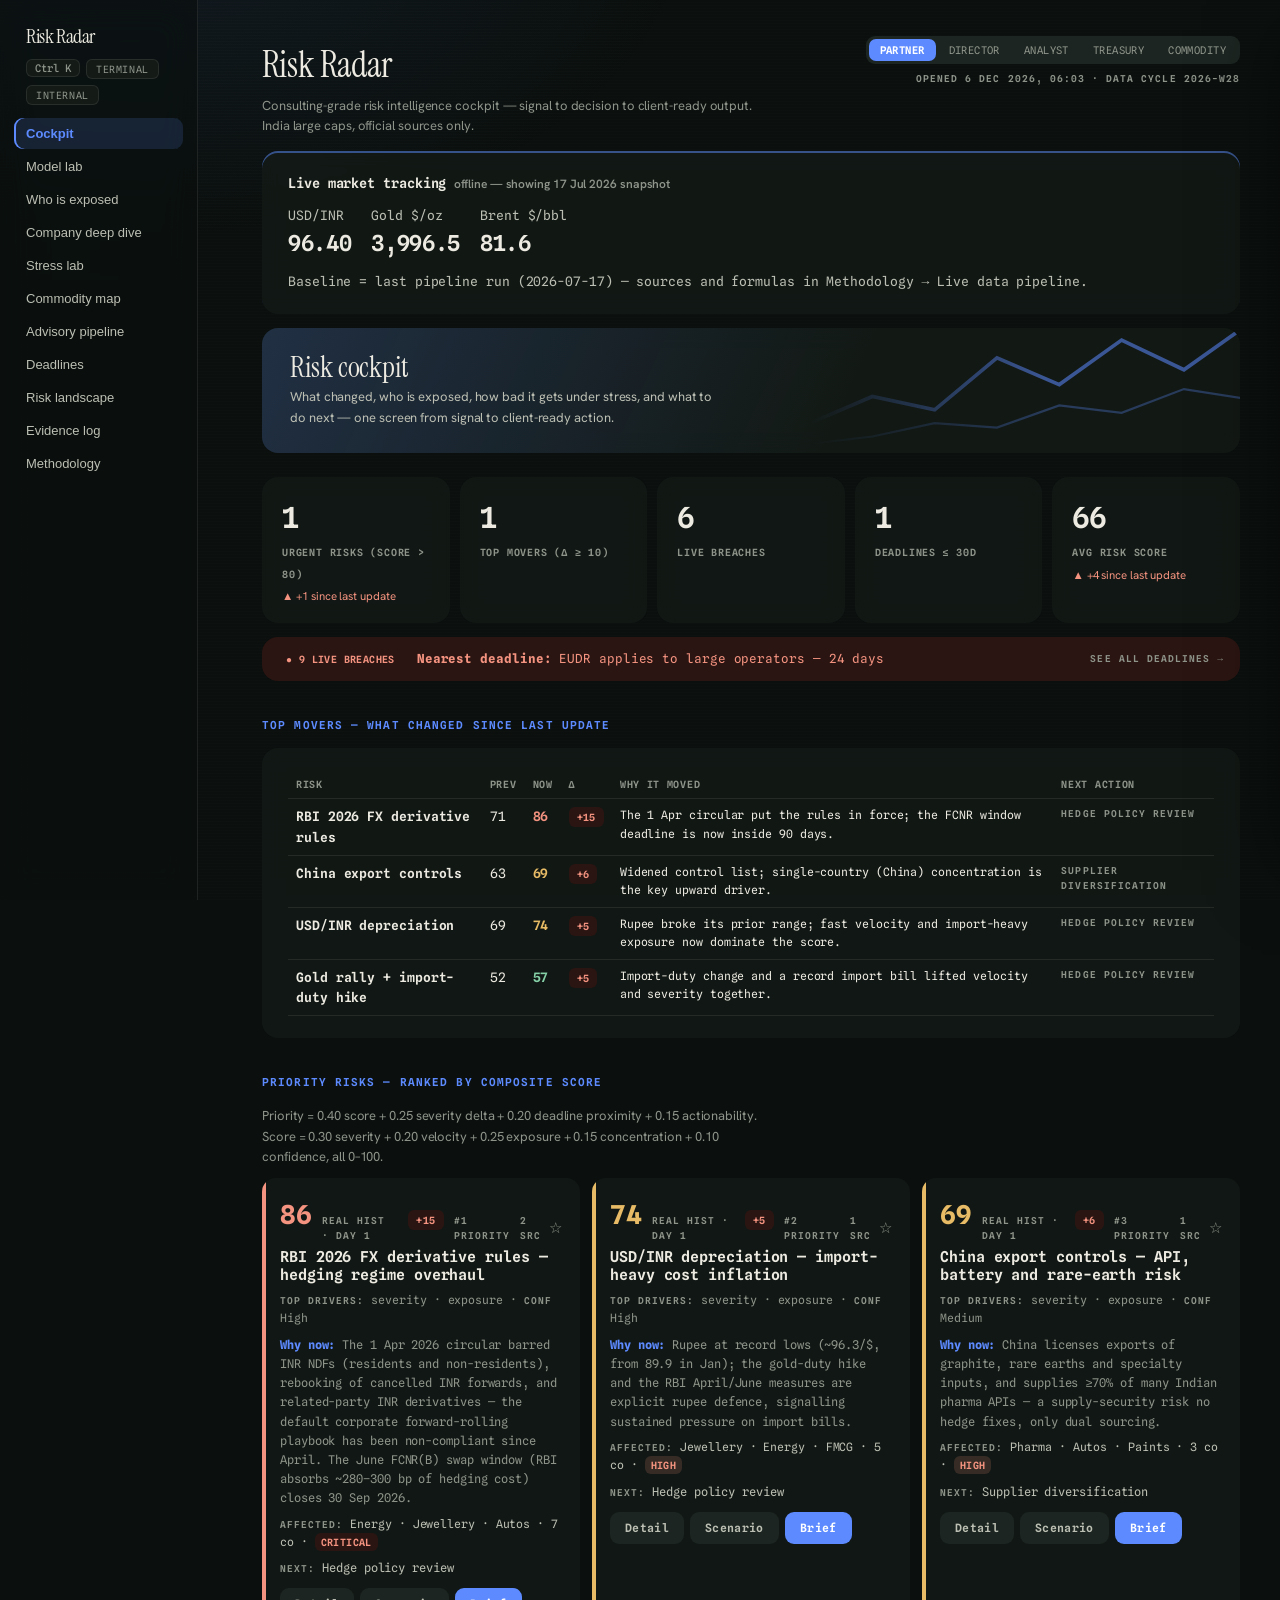
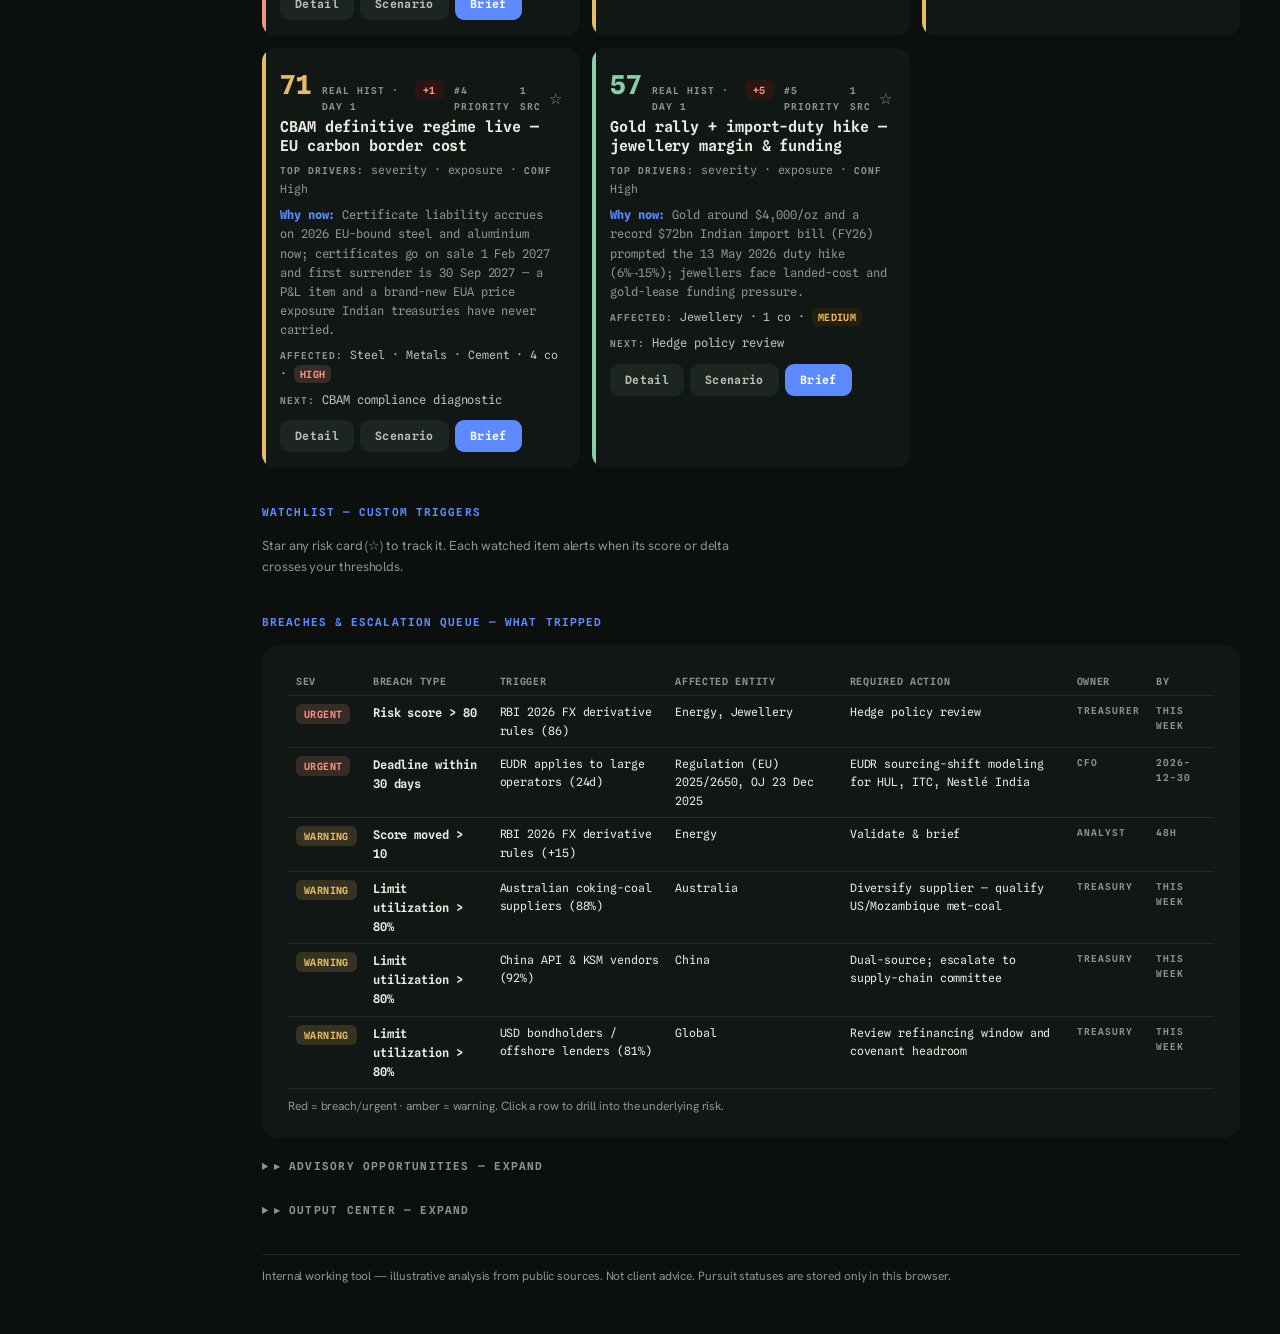
==== commit 55970a60: "P1 live-data backbone: daily pipeline, real vols/correlations/regime, rupee-crore impacts, CBAM esti" ====
--- a/index.html
+++ b/index.html
@@ -4,7 +4,7 @@
 <meta charset="utf-8">
 <meta name="viewport" content="width=device-width, initial-scale=1">
 <title>Commodity &amp; Treasury Risk Radar — India</title>
-<meta name="build" content="2026-07-16-p0-corrections-v16">
+<meta name="build" content="2026-07-17-p1-live-data-v17">
 <link rel="icon" href="data:image/svg+xml,%3Csvg xmlns='http://www.w3.org/2000/svg' viewBox='0 0 100 100'%3E%3Ccircle cx='50' cy='50' r='44' fill='%23002FA7'/%3E%3Ccircle cx='50' cy='50' r='26' fill='none' stroke='white' stroke-width='7'/%3E%3Ccircle cx='50' cy='50' r='8' fill='white'/%3E%3C/svg%3E">
 <link rel="preconnect" href="https://fonts.googleapis.com">
 <link rel="preconnect" href="https://fonts.gstatic.com" crossorigin>
@@ -461,7 +461,16 @@
       <tr><td>Transition</td><td>Qualitative rating: decarbonization exposure, technology shifts, documented competitive disruption.</td></tr>
     </table>
     <div class="lbl">Data pipeline</div>
-    <p style="font-size:14px">A six-agent research cycle (planner → document scout → risk analyst → company mapper → rival monitor → service mapper) scans EUR-Lex, European Commission DGs, Consilium, RBI, DGFT, CBIC, PIB, WTO, USTR, Federal Register, and exchange filings. Reasoning is recorded before conclusions in each cycle JSON. Secondary sources are tagged and queued for primary retrieval. Cycle cadence is currently manual — cycle 2026-W28 (7 Jul 2026) is embedded; scheduled weekly automation ships with the live-data pipeline. Live market data: open.er-api.com / frankfurter.dev (ECB) / gold-api.com, fetched client-side on open with an embedded dated snapshot as fallback. An optional free Alpha Vantage key — entered in the Commodities tab and stored only in the viewer's browser, never in the published file — adds computed 5-year monthly price correlations (EIA/IMF/ECB source series), cached locally for 24 hours to respect the 25-requests/day free limit.</p>
+    <p style="font-size:14px">A six-agent research cycle (planner → document scout → risk analyst → company mapper → rival monitor → service mapper) scans EUR-Lex, European Commission DGs, Consilium, RBI, DGFT, CBIC, PIB, WTO, USTR, Federal Register, and exchange filings. Reasoning is recorded before conclusions in each cycle JSON. Secondary sources are tagged and queued for primary retrieval. Cycle cadence is currently manual — cycle 2026-W28 (7 Jul 2026) is embedded; scheduled weekly automation ships with the live-data pipeline. Live market data: a daily GitHub Actions pipeline (scripts/pipeline.py, 18:30 IST) writes data/latest.json — ECB daily reference FX (frankfurter), EIA Brent/WTI/Henry Hub and IMF PCPS commodity indices (FRED, keyless), the LBMA gold PM fix, spot FX/gold (open.er-api.com / gold-api.com), and EUA plus the official CBAM certificate reference as dated manual marks. The page fetches it same-origin, with the embedded dated snapshot as offline fallback; an optional Alpha Vantage key remains as an analyst override for the correlation matrix.</p>
+    <div class="lbl">Live data pipeline — computed statistics</div>
+    <ul style="font-size:14px">
+      <li><b>Volatility</b> — daily series (Brent, WTI, Henry Hub, LBMA gold, USD/INR): EWMA σ with λ = 0.94 (RiskMetrics), monthly = daily × √21. Monthly series (IMF PCPS): rolling 36-month std of monthly log returns. Feeds the Monte-Carlo model's σ (clamped 2–25%/month) where a real series exists; ratings remain the fallback for steel, coking coal, APIs, TiO2 and lithium, which have no free series.</li>
+      <li><b>Correlations</b> — Pearson on up to 60 overlapping monthly log returns (minimum 24) across ~15 series; drives the commodity-map edges and the copula model's dependence matrix.</li>
+      <li><b>Regime</b> — 0.5 × average 5-year vol percentile (Brent, Henry Hub, gold, USD/INR) + 0.3 × INR 20-day momentum (+3% = max) + 0.2 × breadth (share of series moving &gt;5%); thresholds 45 / 60 / 75 → elevated / stressed / crisis.</li>
+      <li><b>Velocity</b> — |20-day move|, capped (commodities 15%, FX 4%), where a daily series exists (the oil, gold and USD/INR risks); other risks keep curated velocity and are scored accordingly. Exposure and concentration remain curated in P1 — computing them from cost-base data is a P2 item.</li>
+      <li><b>Score history</b> — each pipeline run appends every risk's composite score to data/history.json; sparklines and "what moved" read this real history (first point 17 Jul 2026).</li>
+      <li><b>₹ figures</b> — modelled impact % × FY26 disclosed cost base (revenue − EBITDA) from data/financials.json; each entry carries its source and as-of date. Verified at entry — re-verify before client use.</li>
+    </ul>
     <div class="lbl">Caveats</div>
     <ul style="font-size:14px">
       <li>Company cost-share weights are estimates where issuers do not disclose input-cost breakdowns; anchored figures cite their filing.</li>
@@ -1107,6 +1116,7 @@
   let h = '';
   let inrMove = null;
   if (rates) {
+    window.LASTRATES = rates;
     const usdinr = rates.INR;
     inrMove = (usdinr / snap.usdinr - 1) * 100;
     h += cell('USD/INR', usdinr.toFixed(2), inrMove);
@@ -1117,9 +1127,13 @@
   }
   if (gold) h += cell('Gold $/oz', Math.round(gold).toLocaleString(), (gold/snap.gold-1)*100);
   if (h) {
-    h += cell('Brent $/bbl — snapshot ' + snap.date, snap.brent.toFixed(1), null);
+    const sp = (typeof CDATA !== 'undefined' && CDATA) ? CDATA.spot : null;
+    if (sp && sp.brent) h += cell('Brent $/bbl · EOD ' + sp.brent.asof, sp.brent.v.toFixed(1), null);
+    else h += cell('Brent $/bbl — snapshot ' + snap.date, snap.brent.toFixed(1), null);
+    if (sp && sp.eua) h += cell('EUA €/t · ' + sp.eua.asof, sp.eua.v.toFixed(1), null);
+    if (sp && sp.gold_inr_10g) h += cell('Gold ₹/10g (derived)', sp.gold_inr_10g.v.toLocaleString('en-IN'), null);
     el.innerHTML = h;
-    st.textContent = 'live — ' + src.join(' + ') + ', fetched ' + new Date().toLocaleString();
+    st.textContent = 'live — ' + src.join(' + ') + (sp ? ' + pipeline ' + (CDATA.generated||'').slice(0,10) : '') + ', fetched ' + new Date().toLocaleString();
     if (inrMove != null && Math.abs(inrMove) >= 0.3) {
       const exposed = DATA.companies.map(c => {
         const d = DATA.deps[c.id]||{}; let si = 0;
@@ -1361,11 +1375,11 @@
   const costRise = shown.filter(r=>r[2]>0).length >= shown.filter(r=>r[2]<0).length;
   const avgAbs = shown.length ? shown.reduce((s,r)=>s+Math.abs(r[2]),0)/shown.length : 0;
   const dir = (up)=>up?'<b style="color:var(--red)">▲</b>':'<b style="color:var(--teal)">▼</b>';
-  const summary = shown.length ? `<div style="display:flex;gap:16px;flex-wrap:wrap;align-items:center;margin-bottom:12px;padding-bottom:12px;border-bottom:1px solid var(--line)"><span>${bandChip(avgAbs*(costRise?1:-1))} portfolio</span><span style="font-size:12px;color:var(--ink3)">COGS ${dir(costRise)} · EBITDA / margin ${dir(!costRise)} · working capital ${dir(costRise)}</span><span style="font-size:12px;color:var(--ink3);margin-left:auto">Most exposed: <b style="color:var(--ink)">${shown[0][1]}</b> ${shown[0][2]>0?'+':'−'}${Math.abs(shown[0][2]).toFixed(1)}%</span></div>` : '';
+  const summary = shown.length ? `<div style="display:flex;gap:16px;flex-wrap:wrap;align-items:center;margin-bottom:12px;padding-bottom:12px;border-bottom:1px solid var(--line)"><span>${bandChip(avgAbs*(costRise?1:-1))} portfolio</span><span style="font-size:12px;color:var(--ink3)">COGS ${dir(costRise)} · EBITDA / margin ${dir(!costRise)} · working capital ${dir(costRise)}</span><span style="font-size:12px;color:var(--ink3);margin-left:auto">Most exposed: <b style="color:var(--ink)">${shown[0][1]}</b> ${shown[0][2]>0?'+':'−'}${Math.abs(shown[0][2]).toFixed(1)}% ${typeof inrChip==='function'?inrChip(shown[0][0],shown[0][2]):''}</span></div>` : '';
   document.getElementById('evimp').innerHTML = summary + (shown.length ? shown.map(r=>{
     const neg = r[2]<0, v = Math.abs(r[2]);
-    return `<div class="crow"><span class="cn" data-dd="${r[0]}" style="cursor:pointer">${r[1]}${r[0]==='ntpc'?'*':''}</span><span class="cbar" style="max-width:280px"><span style="width:${Math.min(100,Math.round(v/mx*100))}%;background:${neg?'#1D9E75':'#E24B4A'}"></span></span><span style="width:66px;font-weight:600;color:${neg?'#1D9E75':'var(--ink)'};white-space:nowrap;text-align:right">${neg?'−':'+'}${v.toFixed(1)}%</span>${bandChip(r[2])}</div>`;
-  }).join('') : `<p class="meta">Build a shock above to see company impact.</p>`) + `<p class="meta" style="margin:10px 0 0">Bar = estimated margin/COGS impact after sector pass-through, hedge and inventory. Band: Low / Moderate / High / Severe. Green = tailwind (cost relief, or a producer gaining). * NTPC recovers fuel via regulated tariffs. Modelled estimate, not a forecast — click a company for its deep dive.</p>`;
+    return `<div class="crow"><span class="cn" data-dd="${r[0]}" style="cursor:pointer">${r[1]}${r[0]==='ntpc'?'*':''}</span><span class="cbar" style="max-width:280px"><span style="width:${Math.min(100,Math.round(v/mx*100))}%;background:${neg?'#1D9E75':'#E24B4A'}"></span></span><span style="width:66px;font-weight:600;color:${neg?'#1D9E75':'var(--ink)'};white-space:nowrap;text-align:right">${neg?'−':'+'}${v.toFixed(1)}%</span>${bandChip(r[2])} ${typeof inrChip==='function'?inrChip(r[0],r[2]):''}</div>`;
+  }).join('') : `<p class="meta">Build a shock above to see company impact.</p>`) + `<p class="meta" style="margin:10px 0 0">Bar = estimated margin/COGS impact after sector pass-through, hedge and inventory. Band: Low / Moderate / High / Severe. Green = tailwind (cost relief, or a producer gaining). ₹ figures apply the impact to FY26 disclosed cost bases (revenue − EBITDA, data/financials.json) — companies without verified financials show % only. * NTPC recovers fuel via regulated tariffs. Modelled estimate, not a forecast — click a company for its deep dive.</p>`;
   const rows = [];
   for (const co in DATA.products) DATA.products[co].forEach(p => { let t = 0; for (const k in p.mix) t += p.mix[k] * (sh[k]||0); if (Math.abs(t) > 0.5) rows.push([co, DATA.companies.find(x=>x.id===co).name, p.p, t]); });
   rows.sort((a,b)=>Math.abs(b[3])-Math.abs(a[3]));
@@ -1491,7 +1505,9 @@
     h += `<div class="crow"><span class="cn" style="width:230px">${s[0]}</span><span class="cbar" style="max-width:260px"><span style="width:${Math.min(100,Math.round(v/smx*100))}%;background:${neg?'#1D9E75':v<0.05?'var(--line)':'#E24B4A'}"></span></span><span style="font-weight:600;color:${neg?'#1D9E75':'var(--ink)'};white-space:nowrap">${neg?'tailwind ≈ '+v.toFixed(1)+'%':'+'+v.toFixed(1)+'%'}</span></div>`;
   });
   h += `</div>`;
+  if (window.CBAMCO && window.CBAMCO[id]) h += window.cbamCard(id);
   document.getElementById('ddout').innerHTML = h;
+  if (window.CBAMCO && window.CBAMCO[id] && window.cbamCalc) cbamCalc(id);
 }
 function goDeep(id) { tab('deepdive'); renderDeep(id); }
 document.getElementById('ddsel').innerHTML = DATA.companies.slice().sort((a,b)=>a.name.localeCompare(b.name)).map(c=>`<option value="${c.id}">${c.name} — ${c.sector}</option>`).join('');
@@ -1620,7 +1636,7 @@
       ${sel?`<button class="tabbtn" style="padding:2px 10px;font-size:12px" onclick="MM.sel=null;renderMindMap()">Clear highlight</button>`:''}
     </div>
     <svg viewBox="0 0 900 625" width="100%" style="min-width:720px" role="img" aria-label="Relationship map of commodities: supply-chain flows, price co-movement, and shared supply origins"><defs><marker id="mmarrow" viewBox="0 0 10 10" refX="9" refY="5" markerWidth="6.5" markerHeight="6.5" orient="auto-start-reverse"><path d="M0,0 L10,5 L0,10 z" fill="var(--ink3)"/></marker></defs>${edges}${hubs}${nodes}</svg>
-    <p class="meta" style="margin:6px 0 0">Click any node to isolate its relationships and open its profile below; hover an edge for the linkage; dashed pills are supply-origin chokepoints. Node color = supply concentration; sublabel = India import dependence. Co-movement links are documented market linkages — add a free Alpha Vantage key below to overlay computed 5-year correlations (edge thickness scales with ρ; strong new pairs appear automatically).</p>`;
+    <p class="meta" style="margin:6px 0 0">Click any node to isolate its relationships and open its profile below; hover an edge for the linkage; dashed pills are supply-origin chokepoints. Node color = supply concentration; sublabel = India import dependence. Co-movement links are documented market linkages; computed 5-year monthly correlations from the managed data pipeline overlay automatically (edge thickness scales with ρ; strong new pairs appear on their own).</p>`;
 }
 
 const AVSER = [['crude','BRENT','Brent'],['natgas','NATURAL_GAS','US gas'],['copper','COPPER','Copper'],['alum','ALUMINUM','Aluminum'],['wheat','WHEAT','Wheat'],['sugar','SUGAR','Sugar'],['coffee','COFFEE','Coffee'],['gold',null,'Gold']];
@@ -1945,9 +1961,12 @@
   'gold':   {vel:60, exp:48, con:72, prev:52, dl:null,why:'Import-duty change and a record import bill lifted velocity and severity together.'},
   'rates':  {vel:50, exp:58, con:50, prev:55, dl:null,why:'Tighter-for-longer rupee-defence stance raises refinancing exposure for leveraged names.'}
 };
-function rsc(r){ return RSCORE[r.id] || {vel:50,exp:55,con:55,prev:null,dl:null,why:'No change recorded since last refresh.'}; }
+function rsc(r){ const base = RSCORE[r.id] || {vel:50,exp:55,con:55,prev:null,dl:null,why:'No change recorded since last refresh.'};
+  if (typeof CDATA !== 'undefined' && CDATA && CDATA.velocity && CDATA.velocity[r.id] != null)
+    return Object.assign({}, base, {vel: CDATA.velocity[r.id], velSrc: 'market'});
+  return base; }
 function compo(r){ const s=rsc(r), sevN=r.sev/5*100; return Math.round(0.30*sevN + 0.20*s.vel + 0.25*s.exp + 0.15*s.con + 0.10*(CONFN[r.conf]||60)); }
-function prevCompo(r){ const s=rsc(r); return s.prev!=null ? s.prev : compo(r); }
+function prevCompo(r){ if (typeof CDATA !== 'undefined' && CDATA && CDATA.history && CDATA.history.scores) { const h = CDATA.history.scores[r.id]; if (h && h.length >= 2) return h[h.length-2]; } const s=rsc(r); return s.prev!=null ? s.prev : compo(r); }
 function scoreDelta(r){ return compo(r) - prevCompo(r); }
 function drivers(r){ const s=rsc(r), sevN=r.sev/5*100;
   return [['severity',0.30*sevN],['velocity',0.20*s.vel],['exposure',0.25*s.exp],['concentration',0.15*s.con],['confidence',0.10*(CONFN[r.conf]||60)]]
@@ -2103,7 +2122,7 @@
 }
 function secWatchlist() {
   if (!WATCHL.length) return `<h2>Watchlist — custom triggers</h2><p class="sub" style="margin:0">Star any risk card (☆) to track it. Each watched item alerts when its score or delta crosses your thresholds.</p>`;
-  return `<h2>Watchlist — custom triggers</h2><div class="card" style="overflow-x:auto"><table class="t"><tr><th>Risk</th><th>Trend (illus.)</th><th>Score</th><th>Alert if score ≥</th><th>or Δ ≥</th><th>Status</th></tr>
+  return `<h2>Watchlist — custom triggers</h2><div class="card" style="overflow-x:auto"><table class="t"><tr><th>Risk</th><th>Trend (real)</th><th>Score</th><th>Alert if score ≥</th><th>or Δ ≥</th><th>Status</th></tr>
   ${WATCHL.map(w=>{ const r=RID(w.id); if(!r) return ''; const sc=compo(r), d=scoreDelta(r);
     const fired = sc>=w.score || d>=w.delta;
     return `<tr><td data-open="${r.id}" style="font-weight:600;cursor:pointer">${r.title.split('—')[0]}</td><td>${spark(hseries(r.id),70,18,scoreColor(sc))}</td><td style="font-family:'Spline Sans Mono',monospace;font-weight:600;color:${scoreColor(sc)}">${sc}</td><td><input type="number" value="${w.score}" min="0" max="100" onchange="setWatchTrig('${w.id}','score',this.value)" style="width:58px;padding:3px 6px;border:none;border-radius:6px;background:var(--card2);color:var(--ink);font-family:'Spline Sans Mono',monospace"></td><td><input type="number" value="${w.delta}" min="0" max="50" onchange="setWatchTrig('${w.id}','delta',this.value)" style="width:52px;padding:3px 6px;border:none;border-radius:6px;background:var(--card2);color:var(--ink);font-family:'Spline Sans Mono',monospace"></td><td>${fired?`<span class="chip sev5">▲ TRIGGERED</span>`:`<span class="chip sev1">quiet</span>`}</td></tr>`; }).join('')}</table>
@@ -2154,7 +2173,7 @@
   const ev = r.evidence.map(e=>`<div class="ev"><div class="evh"><span class="chip sev1">${e.ty}</span><b style="font-size:12.5px">${e.t}</b><span class="lab" style="margin-left:auto">${e.d}</span></div><div style="font-size:12px;color:var(--ink2)"><b>Fact:</b> ${e.fact}</div><div style="font-size:11.5px;color:var(--ink3);margin-top:3px"><b>Assumption:</b> ${e.assume} · conf ${e.conf} · verified ${e.ver}</div><div style="font-size:11.5px;color:var(--th);margin-top:3px"><b>Changed:</b> ${e.chg}</div><div style="font-size:11px;margin-top:4px"><a href="${e.u}" target="_blank" rel="noopener">${e.u}</a></div></div>`).join('');
   document.getElementById('drawer').innerHTML =
     `<div style="display:flex;justify-content:space-between;align-items:flex-start;gap:10px"><div><div style="display:flex;gap:7px;margin-bottom:4px"><span class="chip ${sevClass(r.sev)}">${SEVL[r.sev]}</span>${deltaTag(r)}<span class="lab">${r.cat} · conf ${r.conf}</span></div><h3>${r.title}</h3></div><button class="btn sec" onclick="closeDrawer()">✕</button></div>
-    <div style="display:flex;gap:10px;align-items:center;margin:8px 0 0"><span class="lab">12-week trend · illustrative</span>${spark(hseries(r.id),150,26,scoreColor(compo(r)))}<span style="font-family:'Spline Sans Mono',monospace;font-weight:700;color:${scoreColor(compo(r))}">${compo(r)}</span></div>
+    <div style="display:flex;gap:10px;align-items:center;margin:8px 0 0"><span class="lab">score history · real</span>${spark(hseries(r.id),150,26,scoreColor(compo(r)))}<span style="font-family:'Spline Sans Mono',monospace;font-weight:700;color:${scoreColor(compo(r))}">${compo(r)}</span></div>
     <p style="font-size:13px;color:var(--ink2);margin:8px 0 0"><b style="color:var(--th)">Why now:</b> ${r.whyNow}</p>
     <div class="dsect"><span class="lab">Exposure pathway</span><div class="path">${path.map((n,i)=>`${i?'<span class="ar">→</span>':''}<span class="node">${n}</span>`).join('')}</div><p style="font-size:12.5px;color:var(--ink2);margin-top:8px">${r.impact}</p><div style="font-size:11.5px;color:var(--ink3);margin-top:5px"><b>Channels:</b> ${(r.channels||[]).join(' · ')}</div></div>
     <div class="dsect"><span class="lab">Affected companies (${r.companies.length})</span><div style="display:flex;flex-wrap:wrap;gap:6px">${cos}</div></div>
@@ -2448,22 +2467,24 @@
 renderDeep('titan');
 // ============ Multi-model risk engine — full PRD: 6 model families + regime-aware ensemble ============
 const capPct=(v,cap)=>clamp(100*v/cap,0,100);
-const riskVol=r=>{ const cs=r.commodities.filter(c=>DATA.commodities[c]); return cs.length? cs.reduce((s,c)=>s+DATA.commodities[c][1]/5*100,0)/cs.length : 50; };
+const riskVol=r=>{ if (typeof riskRealVolM === 'function') { const rv = riskRealVolM(r); if (rv != null) return capPct(rv*100, 12); } const cs=r.commodities.filter(c=>DATA.commodities[c]); return cs.length? cs.reduce((s,c)=>s+DATA.commodities[c][1]/5*100,0)/cs.length : 50; };
 const ctrlStrength=r=>clamp(40+(r.actions||[]).length*10+(r.conf==='High'?15:r.conf==='Medium'?5:0),0,100);
 const detectability=r=>clamp(100-(r.conf==='High'?70:r.conf==='Medium'?50:30),0,100);
 const dataQ=r=>CONFN[r.conf]||60;
 const dirOf=r=>{ const d=scoreDelta(r); return d>2?'up':d<-2?'down':'flat'; };
 const sigmoid=x=>1/(1+Math.exp(-x));
-function detectRegime(){ const v=RISKS.reduce((s,r)=>s+rsc(r).vel,0)/RISKS.length; return v>=75?'crisis':v>=62?'stressed':v>=48?'elevated':'normal'; }
-// 12-week mock score history per risk (deterministic; replaced by weekly-agent history when wired)
-function hseries(id){ const r=RID(id); if(!r) return []; const rnd=mulberry(seedOf(id+'h')); let v=compo(r); const pts=[Math.round(v)];
+function detectRegime(){ if (typeof CDATA !== 'undefined' && CDATA && CDATA.regime && CDATA.regime.label) return CDATA.regime.label; const v=RISKS.reduce((s,r)=>s+rsc(r).vel,0)/RISKS.length; return v>=75?'crisis':v>=62?'stressed':v>=48?'elevated':'normal'; }
+// Real score history from the data pipeline (data/history.json, one point per run).
+// hseriesSynthetic remains ONLY for the backtest harness, which is explicitly synthetic.
+function hseries(id){ if (typeof CDATA !== 'undefined' && CDATA && CDATA.history && CDATA.history.scores) { const h = CDATA.history.scores[id]; if (h && h.length >= 2) return h.slice(-12); } return []; }
+function hseriesSynthetic(id){ const r=RID(id); if(!r) return []; const rnd=mulberry(seedOf(id+'h')); let v=compo(r); const pts=[Math.round(v)];
   for(let i=0;i<11;i++){ v=clamp(v-(scoreDelta(r)/6)+(rnd()-0.5)*7,15,95); pts.unshift(Math.round(v)); }
   pts[pts.length-1]=compo(r); return pts; }
-function spark(pts,w,h,col){ w=w||84; h=h||22; if(!pts.length) return '';
+function spark(pts,w,h,col){ w=w||84; h=h||22; if(!pts.length){ const days=(typeof CDATA!=='undefined'&&CDATA&&CDATA.history&&CDATA.history.dates)?CDATA.history.dates.length:0; return days?`<span class="lab" title="Real score history began ${CDATA.history.dates[0]} — the sparkline appears from the second pipeline run">real hist · day ${days}</span>`:''; }
   const mn=Math.min(...pts), mx=Math.max(...pts), rg=(mx-mn)||1;
   const P=pts.map((p,i)=>`${(i/(pts.length-1)*(w-4)).toFixed(1)},${(h-3-(p-mn)/rg*(h-7)).toFixed(1)}`).join(' ');
   const ly=(h-3-(pts[pts.length-1]-mn)/rg*(h-7)).toFixed(1);
-  return `<svg width="${w}" height="${h}" viewBox="0 0 ${w} ${h}" style="vertical-align:middle"><title>Illustrative series — real weekly score history lands with the live-data pipeline</title><polyline points="${P}" fill="none" stroke="${col||'var(--th)'}" stroke-width="1.6" opacity="0.85"/><circle cx="${w-4}" cy="${ly}" r="2.4" fill="${col||'var(--th)'}"/></svg>`; }
+  return `<svg width="${w}" height="${h}" viewBox="0 0 ${w} ${h}" style="vertical-align:middle"><title>Real composite-score history — one point per pipeline run (data/history.json)</title><polyline points="${P}" fill="none" stroke="${col||'var(--th)'}" stroke-width="1.6" opacity="0.85"/><circle cx="${w-4}" cy="${ly}" r="2.4" fill="${col||'var(--th)'}"/></svg>`; }
 // deterministic per-risk RNG so Monte Carlo scores are stable and auditable across renders
 function mulberry(seed){ return function(){ seed|=0; seed=seed+0x6D2B79F5|0; let t=Math.imul(seed^seed>>>15,1|seed); t=t+Math.imul(t^t>>>7,61|t)^t; return ((t^t>>>14)>>>0)/4294967296; }; }
 const seedOf=s=>{ let h=2166136261; for(let i=0;i<s.length;i++){ h^=s.charCodeAt(i); h=Math.imul(h,16777619); } return h>>>0; };
@@ -2549,7 +2570,7 @@
     let mx=0; r.companies.forEach(co=>{ const im=marginImpact(co,sh); if(im>mx)mx=im; }); worstArr.push(mx); }
   worstArr.sort((a,b)=>a-b); return worstArr[Math.floor(M*0.99)]; }
 // Model 3 — Quantitative Statistical: Monte Carlo loss distribution + volatility
-function mQuant(r){ const rnd=mulberry(seedOf(r.id)), sigma=0.04+riskVol(r)/100*0.10, N=5000, losses=[];
+function mQuant(r){ const rnd=mulberry(seedOf(r.id)); const _rv=(typeof riskRealVolM==='function')?riskRealVolM(r):null; const sigma=_rv!=null?clamp(_rv,0.02,0.25):0.04+riskVol(r)/100*0.10; const N=5000, losses=[];
   for(let i=0;i<N;i++){ let z=gaussR(rnd); if(rnd()<0.10)z*=2.4; losses.push(z*sigma); }
   losses.sort((a,b)=>a-b);
   QCACHE[r.id]=losses;
@@ -2560,7 +2581,7 @@
   const sc=clamp(0.25*VolScore+0.25*VaRScore+0.30*ESScore+0.20*BreachScore,0,100);
   return std('monte-carlo-quant','quant',r,Math.round(sc),dirOf(r),clamp(0.30*70+0.35*72+0.35*68,0,100),
     [['expected shortfall 99%',0.30*ESScore],['VaR 99%',0.25*VaRScore],['volatility',0.25*VolScore],['breach probability',0.20*BreachScore]],
-    ['S = 0.25 vol + 0.25 VaR99 + 0.30 ES99 + 0.20 breach probability.','5,000-path Monte Carlo with fat-tailed innovations (≈ Student-t, df 5), deterministic per-risk seed; 10,000+ paths in production.','Volatility seeded from commodity price-volatility ratings — fitted GARCH(1,1) is Phase 2.','Loss expressed as % of exposure.'],
+    ['S = 0.25 vol + 0.25 VaR99 + 0.30 ES99 + 0.20 breach probability.','5,000-path Monte Carlo with fat-tailed innovations (≈ Student-t, df 5), deterministic per-risk seed; 10,000+ paths in production.',(_rv!=null?('σ = '+(_rv*100).toFixed(1)+'%/month from EWMA(λ=0.94) / rolling-36m vol on real price series (pipeline'+(typeof CDATA!=='undefined'&&CDATA&&CDATA.generated?' as of '+CDATA.generated.slice(0,10):'')+'); fitted GARCH(1,1) is P2.'):'Volatility seeded from ratings — no free price series exists for these commodities; EWMA on real series applies where one does.'),'Loss expressed as % of exposure.'],
     [],dataQ(r),{VaR95:Math.round(VaR95*10)/10,VaR99:Math.round(VaR99*10)/10,ES99:Math.round(ES99*10)/10,breachProb:Math.round(breach*100)/100}); }
 // Model 4 — Stress & Tail: EVT + copula dependence + scenario library (uses the stacked scenario set)
 function mTail(r,q,set){ const gpd=gpdFit(QCACHE[r.id]||[]);
@@ -2632,7 +2653,7 @@
   if(compo(r)>=85) return {t:'Governance and control escalation',pk:'covenant-check',why:'Limit utilization critical — governance escalation.'};
   return {t:(PLAY[(r.actions||[])[0]]?PLAY[(r.actions||[])[0]][0]:'Review exposure'),pk:(r.actions||[])[0]||'board-note',why:''}; }
 // ---- Backtesting harness (Phase 2) — mock realized outcomes from score history; metric math is production-real ----
-function btSamples(){ const rows=[]; RISKS.forEach(r=>{ const hs=hseries(r.id), rnd=mulberry(seedOf(r.id+'bt'));
+function btSamples(){ const rows=[]; RISKS.forEach(r=>{ const hs=hseriesSynthetic(r.id), rnd=mulberry(seedOf(r.id+'bt'));
   for(let t=2;t<hs.length-1;t++){ const noise=rnd(), flip=rnd();
     let y=(hs[t+1]-hs[t]>=8||hs[t+1]>=80)?1:0;
     if(flip<0.18) y=1-y;  // irreducible outcome noise so harness metrics are realistic, not tautological
@@ -2700,7 +2721,7 @@
   limits:['Single seeded judgment panel — no live Delphi rounds yet','Criteria ratings derived from data proxies, not independent expert entry','Anchoring risk: ratings share inputs with the objective model']},
  'monte-carlo-quant':{read:'What the simulated loss distribution says: how bad is a normal-to-bad month, statistically?',
   params:['5,000 paths · fat-tailed innovations (≈ Student-t df 5, 10% of draws ×2.4)','σ = 0.04 + volatility-rating × 0.10 · deterministic per-risk seed','Score: .25 vol + .25 VaR99 (cap 25%) + .30 ES99 (cap 30%) + .20 breach prob (threshold 1.5σ)'],
-  limits:['Volatility from ratings, not fitted GARCH — misses clustering','Single-factor: no cross-commodity dependence (see tail model)','10,000+ paths and empirical innovations in production']},
+  limits:['σ from EWMA(0.94)/rolling-36m vol on real series where one exists (ratings fallback for steel, coking coal, APIs, TiO2, lithium); fitted GARCH(1,1) remains P2','Single-factor: no cross-commodity dependence (see tail model)','10,000+ paths and empirical innovations in production']},
  'evt-tail-stress':{read:'What crisis periods look like: fitted extreme tails, joint shocks, and the scenario library\'s worst case.',
   params:['Blend: .30 EVT + .25 copula + .30 scenario worst + .15 scenario breadth','EVT: GPD fitted by method-of-moments to MC exceedances above p90 (ξ clamped −0.4…0.45)','Copula: Gaussian, 800 joint draws, ρ from documented/live correlations (default 0.2, linked pairs 0.55)','Scenario caps: worst 15% margin, joint ES cap 18%'],
   limits:['GPD fits simulated (not market-history) losses','Gaussian copula understates tail dependence vs t-copula','Scenario set is user-selected — breadth depends on selection']},
@@ -2812,14 +2833,92 @@
 document.getElementById('mdltabs').addEventListener('click',e=>{ const b=e.target.closest('[data-msub]'); if(b){ MDLSUB=b.dataset.msub; renderModels(); } });
 document.getElementById('mdlbody').addEventListener('click',e=>{ const c=e.target.closest('[data-scenchip]'); if(c){ MSCEN.has(c.dataset.scenchip)?MSCEN.delete(c.dataset.scenchip):MSCEN.add(c.dataset.scenchip); if(!MSCEN.size)MSCEN.add('y_inr8'); renderModels(); return; } const g=e.target.closest('[data-mgoto]'); if(g){ MDLSUB=g.dataset.mgoto; renderModels(); return; } const dd=e.target.closest('[data-dd]'); if(dd){ goDeep(dd.dataset.dd); } });
 
+// ===== P1: live-data pipeline consumption =====
+let CDATA = null, FIN = null;
+window.LASTRATES = null;
+function fmtD(iso){ try { return new Date(iso + 'T00:00:00').toLocaleDateString('en-GB', {day:'numeric', month:'short', year:'numeric'}); } catch(e) { return iso; } }
+function cvol(list){ if (!CDATA || !CDATA.vols) return null; const vs = list.map(c => CDATA.vols[c]).filter(Boolean).map(v => v.monthly); return vs.length ? vs.reduce((a,b)=>a+b,0)/vs.length : null; }
+const riskRealVolM = r => cvol((r.commodities||[]).concat(r.fx && r.fx.includes('USDINR') ? ['usdinr'] : []));
+function finOf(id){ const f = FIN && FIN[id]; return f && f.rev_cr && f.ebitda_cr ? f : null; }
+function inrImpact(id, pct){ const f = finOf(id); if (!f) return null; const costBase = f.rev_cr - f.ebitda_cr; const cr = Math.abs(pct)/100*costBase; return {cr: Math.round(cr), ebPct: Math.round(cr/f.ebitda_cr*1000)/10, fy: f.fy}; }
+const inrChip = (id, pct) => { const x = inrImpact(id, pct); return x ? `<span class="lab" style="white-space:nowrap" title="Cost base = ${x.fy} revenue − EBITDA from data/financials.json (verified against the cited source; re-verify before client use)">≈ ₹${x.cr.toLocaleString('en-IN')} cr · ${x.ebPct}% of ${x.fy} EBITDA</span>` : ''; };
+async function loadData(){
+  try {
+    const r = await fetch('./data/latest.json', {cache:'no-store'});
+    if (r.ok) {
+      CDATA = await r.json();
+      const s = CDATA.spot || {};
+      if (s.usdinr) DATA.snapshot = { date: fmtD(s.usdinr.asof), usdinr: s.usdinr.v,
+        gold: s.gold ? s.gold.v : DATA.snapshot.gold, brent: s.brent ? s.brent.v : DATA.snapshot.brent,
+        note: 'Baseline = last pipeline run (' + (CDATA.generated||'').slice(0,10) + ') — sources and formulas in Methodology → Live data pipeline.' };
+      if (CDATA.corr && Object.keys(CDATA.corr).length) LIVECORR = CDATA.corr;
+    }
+  } catch(e) {}
+  try { const r2 = await fetch('./data/financials.json', {cache:'no-store'}); if (r2.ok) FIN = await r2.json(); } catch(e) {}
+}
+const corrName = id => DATA.commodities[id] ? DATA.commodities[id][0] : id === 'usdinr' ? 'USD/INR' : id === 'wti' ? 'WTI' : id;
+window.restoreManaged = () => { if (CDATA && CDATA.corr) { LIVECORR = CDATA.corr; renderManagedCorr(); renderMindMap(); } };
+function renderManagedCorr(){
+  const el = document.getElementById('corrbox');
+  const ids = [...new Set(Object.keys(LIVECORR).flatMap(k => k.split('|')))].sort((a,b) => corrName(a).localeCompare(corrName(b)));
+  let t = `<table class="t" style="margin-top:8px"><tr><th></th>${ids.map(i=>`<th style="text-align:center">${corrName(i)}</th>`).join('')}</tr>`;
+  ids.forEach(a => {
+    t += `<tr><th style="white-space:nowrap">${corrName(a)}</th>` + ids.map(b => {
+      if (a === b) return `<td style="text-align:center;color:var(--ink3)">—</td>`;
+      const r = liveR(a, b);
+      if (r == null) return `<td style="text-align:center;color:var(--ink3)">·</td>`;
+      const bg = r > 0 ? `rgba(55,138,221,${(Math.abs(r)*0.8).toFixed(2)})` : `rgba(216,90,48,${(Math.abs(r)*0.8).toFixed(2)})`;
+      return `<td style="text-align:center;background:${bg};color:${Math.abs(r)>0.5?'#fff':'var(--ink)'};font-weight:600">${r.toFixed(2)}</td>`;
+    }).join('') + `</tr>`;
+  });
+  t += `</table>`;
+  el.innerHTML = `<div style="font-weight:600">Price correlation matrix — managed data feed <span class="meta">Pearson on up to 60 overlapping monthly log returns · pipeline run ${(CDATA.generated||'').slice(0,10)}</span></div>` + t +
+    `<p class="meta" style="margin:8px 0 0">Sources: ECB reference FX (frankfurter), EIA Brent/WTI/Henry Hub and IMF PCPS commodity indices (FRED), LBMA gold PM fix. Blue = move together, coral = move opposite. Note: gas is US Henry Hub — Asian LNG is oil-indexed. These correlations also drive the dashed edges on the map above and the copula model's dependence matrix.</p>
+    <details style="margin-top:6px"><summary class="lab" style="cursor:pointer">Analyst override — compute from a personal Alpha Vantage key instead</summary><div style="display:flex;gap:8px;flex-wrap:wrap;margin-top:8px"><input id="avkey" type="text" placeholder="Alpha Vantage key (stored only in this browser)" style="padding:6px 10px;border:1px solid var(--line);border-radius:8px;background:var(--card);color:var(--ink);font-size:13px;min-width:260px"><button class="tabbtn" onclick="avSave()">Compute</button><button class="tabbtn" onclick="restoreManaged()">Restore managed feed</button></div></details>`;
+}
+// CBAM certificate-cost estimator (simplified, disclosed assumptions)
+window.CBAMCO = {
+  tatasteel: {intensity: 2.5, note: 'Indian BF-BOF route typically ~2.5–2.8 tCO2/t crude steel; EU HRC benchmark ≈1.3'},
+  jswsteel:  {intensity: 2.5, note: 'Indian BF-BOF route typically ~2.5–2.8 tCO2/t crude steel; EU HRC benchmark ≈1.3'},
+  hindalco:  {intensity: 1.6, note: 'smelter direct emissions ~1.5–1.7 tCO2/t Al (electricity/indirect excluded here)'},
+  ultratech: {intensity: 0.62, note: '~0.6 tCO2/t cementitious — EU exports negligible today; precedent monitoring'}
+};
+window.cbamCalc = function(id){
+  const g = k => +((document.getElementById('cb-'+k+'-'+id)||{}).value||0);
+  const eur = g('vol')*1000*g('int')*(g('fac')/100)*g('eua');
+  const eurinr = (window.LASTRATES && window.LASTRATES.INR && window.LASTRATES.EUR) ? (window.LASTRATES.INR/window.LASTRATES.EUR) : 110;
+  const out = document.getElementById('cb-out-'+id);
+  if (out) out.innerHTML = `≈ <b>€${(eur/1e6).toFixed(1)} mn/yr</b> ≈ <b>₹${Math.round(eur*eurinr/1e7).toLocaleString('en-IN')} cr/yr</b> <span class="meta">at EUR/INR ${eurinr.toFixed(1)}</span>`;
+};
+window.cbamCard = function(id){
+  const c = window.CBAMCO[id];
+  const eua = (typeof CDATA!=='undefined' && CDATA && CDATA.spot && CDATA.spot.eua) ? CDATA.spot.eua.v : 79;
+  const cref = (typeof CDATA!=='undefined' && CDATA && CDATA.spot && CDATA.spot.cbam_ref) ? CDATA.spot.cbam_ref : null;
+  const inp = (k,lbl,val,step,note) => `<div><span style="font-size:12px;color:var(--ink2)">${lbl}</span><input id="cb-${k}-${id}" type="number" value="${val}" step="${step}" oninput="cbamCalc('${id}')" style="width:100%;padding:6px 9px;border:none;border-radius:8px;background:var(--card2);color:var(--ink);font-size:13px;margin-top:3px">${note?`<div class="meta">${note}</div>`:''}</div>`;
+  return `<div class="card"><div style="font-weight:600;margin-bottom:2px">CBAM certificate-cost estimator <span class="chip sev3" style="vertical-align:2px">simplified</span></div>
+  <p class="meta" style="margin:2px 0 10px">Cost ≈ EU-bound tonnes × embedded intensity × phase-in factor × EUA price. Ignores the benchmark free-allocation deduction and precursor netting — direction of magnitude, not a compliance number. Official CBAM certificate reference: ${cref?`€${cref.v}/t (${cref.q}, published ${cref.published})`:'€75.28/t (Q2 2026)'}.</p>
+  <div style="display:grid;grid-template-columns:repeat(auto-fit,minmax(160px,1fr));gap:12px">
+    ${inp('vol','EU-bound volume (kt/yr)',500,50,'illustrative default — enter actual')}
+    ${inp('int','Intensity (tCO2/t)',c.intensity,0.1,c.note)}
+    ${inp('fac','CBAM factor (%)',2.5,0.5,'2026: 2.5% · 2027: 5% · rises to 100% by 2034')}
+    ${inp('eua','EUA €/t',eua,1,(typeof CDATA!=='undefined'&&CDATA&&CDATA.spot&&CDATA.spot.eua)?'pipeline mark '+CDATA.spot.eua.asof:'manual mark')}
+  </div>
+  <div id="cb-out-${id}" style="margin-top:12px;font-size:15px"></div></div>`;
+};
 renderAssume();
 initConfigs();
 simulate('oil22');
-loadCorr(false);
-loadLive();
 renderCockpit();
 renderModels();
 tab('cockpit');
+loadData().then(() => {
+  if (CDATA && CDATA.corr && Object.keys(CDATA.corr).length) { renderManagedCorr(); renderMindMap(); }
+  else loadCorr(false);
+  loadLive();
+  renderCockpit();
+  renderModels();
+  scSync();
+});
 </script>
 </body>
 </html>
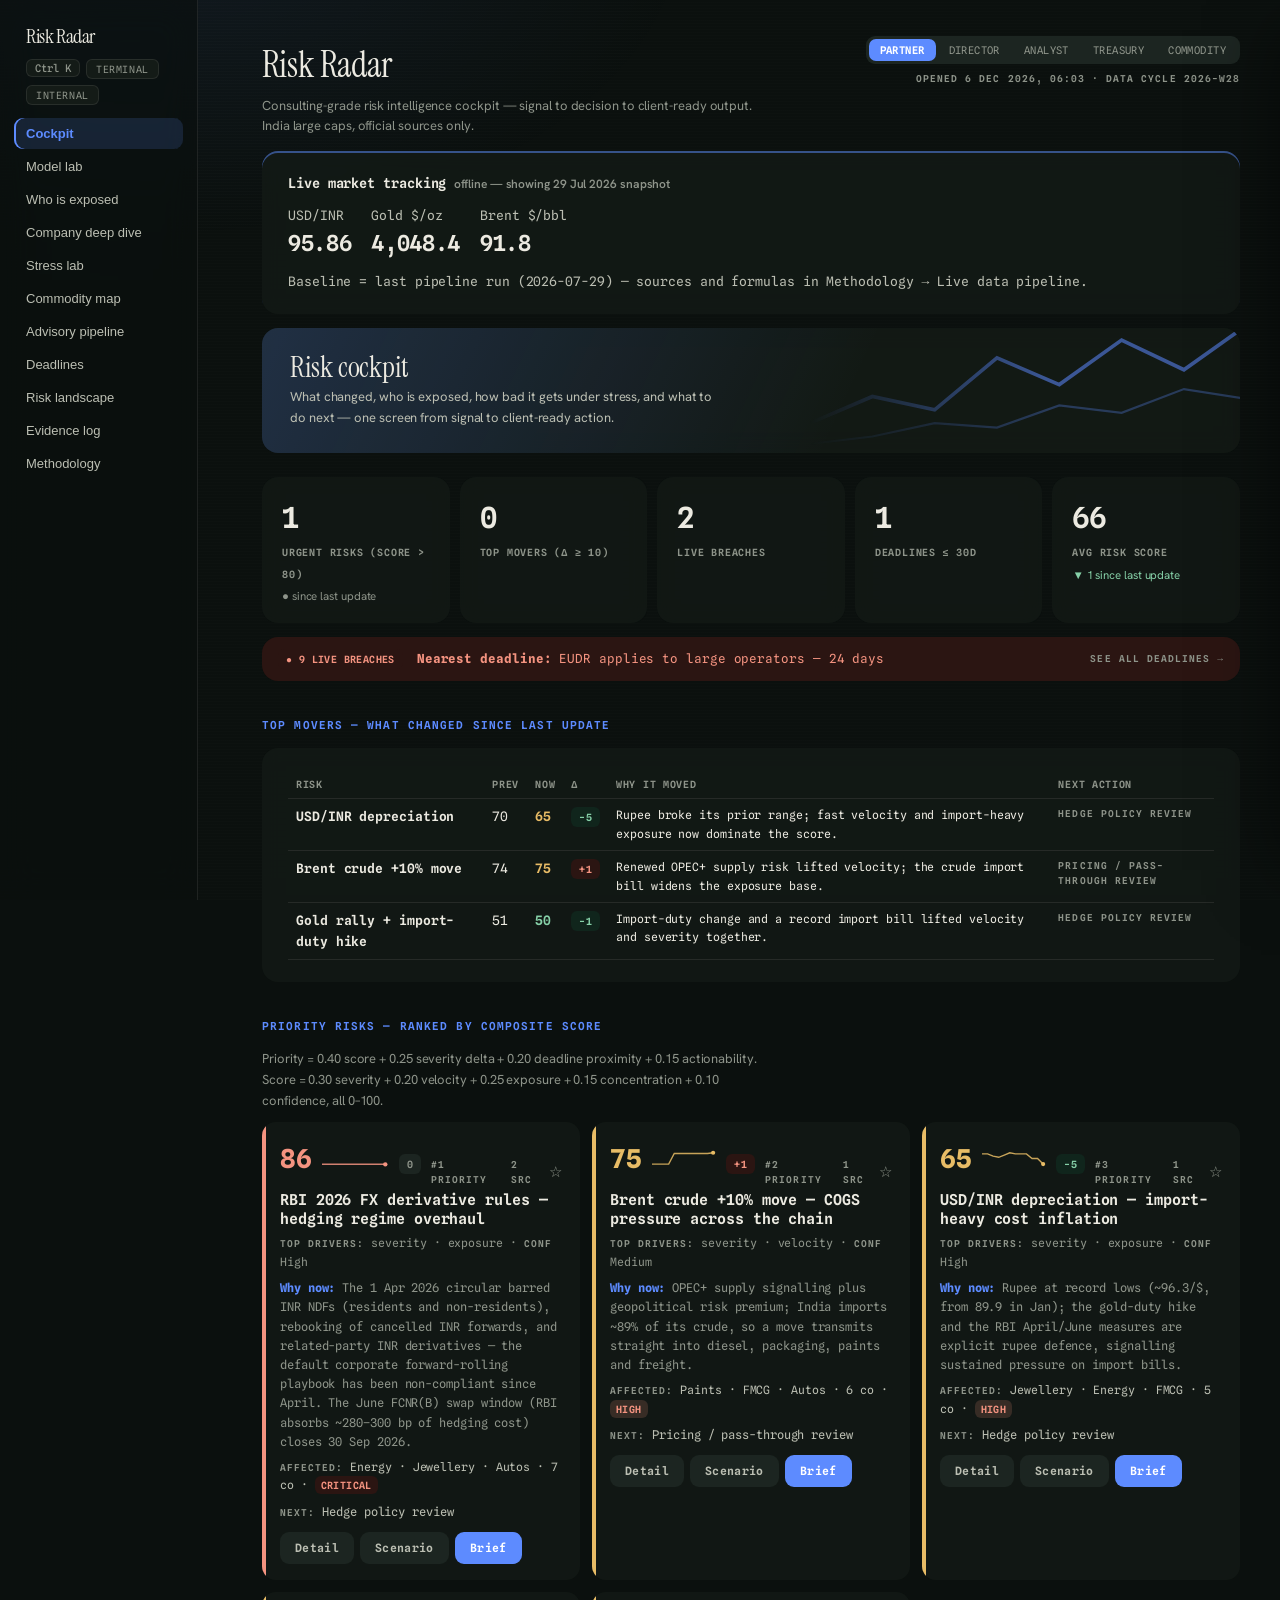
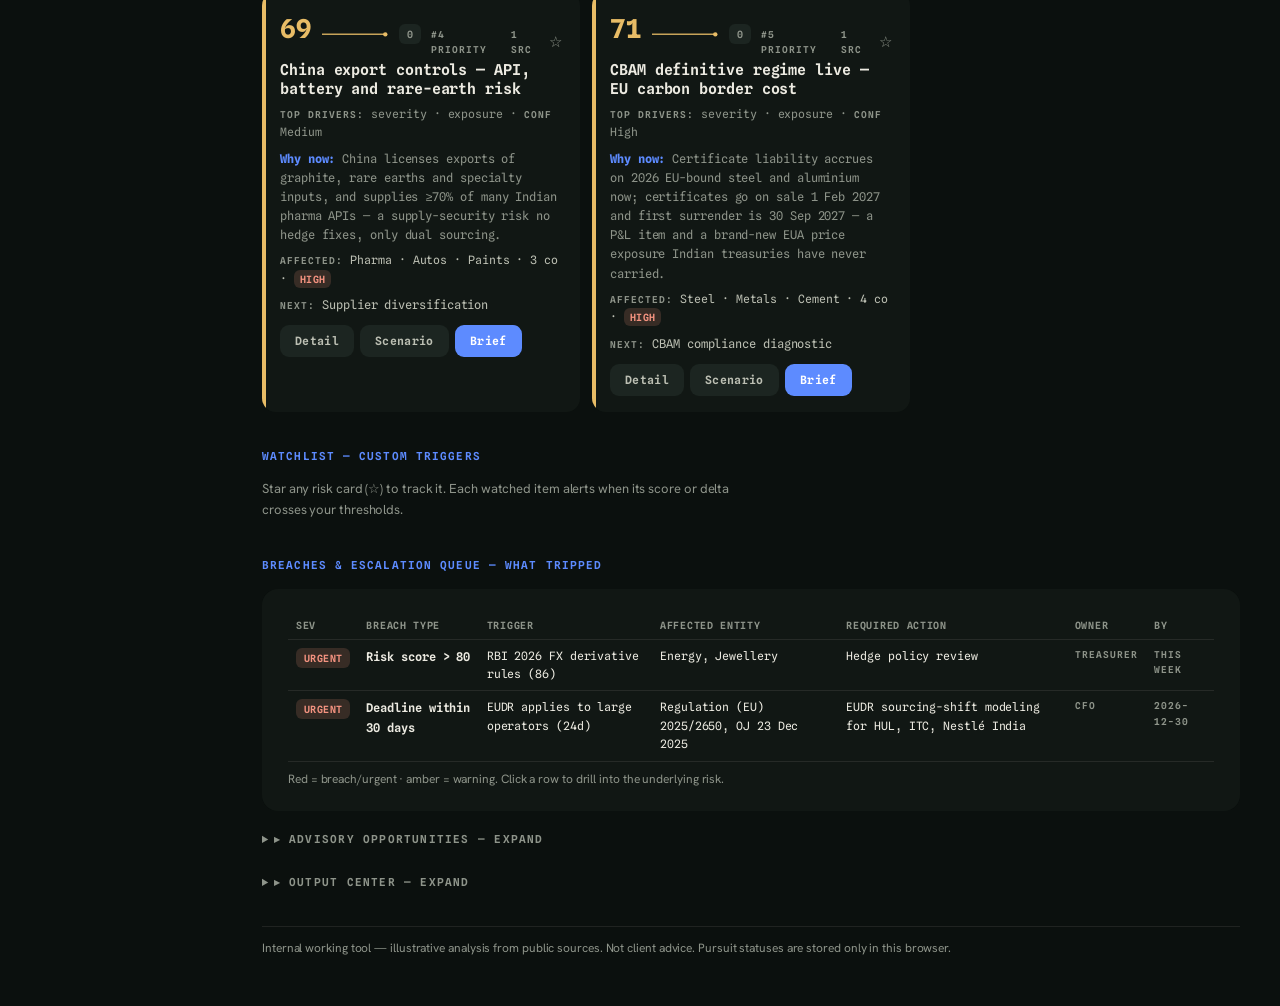
==== commit a9b4f959: "Expand commodity map to 97 markets, add hedgeability layer, cut unvalidatable features Reworked arou" ====
--- a/index.html
+++ b/index.html
@@ -45,6 +45,27 @@
 .cbar{flex:1;height:10px;background:var(--bg);border:1px solid var(--line);border-radius:3px;overflow:hidden;max-width:180px}
 .cbar span{display:block;height:100%;background:var(--accent)}
 .tag{font-size:11px;font-weight:600;padding:1px 8px;border-radius:5px;white-space:nowrap}
+.ptbl{display:flex;flex-wrap:wrap;gap:4px;margin:6px 0 2px}
+.ptile{width:64px;height:52px;border:none;border-radius:8px;background:var(--card2);color:var(--ink);
+  cursor:pointer;padding:4px 3px;display:flex;flex-direction:column;align-items:center;justify-content:center;
+  line-height:1.1;transition:transform .12s,box-shadow .12s;border-left:3px solid transparent}
+.ptile:hover{transform:translateY(-2px);box-shadow:0 6px 18px -8px rgba(16,16,19,.35)}
+.ptile.on{outline:2px solid var(--accent);outline-offset:1px}
+.ptile b{font-size:13px;font-weight:600;font-family:'Spline Sans Mono',monospace}
+.ptile span{font-size:8.5px;color:var(--ink3);text-align:center;overflow:hidden;max-height:20px;margin-top:2px}
+.pfam{display:flex;align-items:baseline;gap:8px;margin:14px 0 2px}
+.pfam h4{margin:0;font-size:12px;font-weight:600;letter-spacing:.04em;text-transform:uppercase;color:var(--ink2)}
+.pfam .n{font-size:11px;color:var(--ink3)}
+.hbar{display:flex;height:20px;border-radius:5px;overflow:hidden;margin:4px 0 2px;max-width:520px}
+.hbar span{display:block}
+.sbar{display:flex;align-items:center;gap:8px;font-size:12px;margin:2px 0}
+.sbar i{display:block;height:9px;border-radius:3px;background:var(--accent);opacity:.75;flex:none}
+.sbar em{font-style:normal;color:var(--ink3);width:44px;text-align:right;font-family:'Spline Sans Mono',monospace}
+.sbar u{text-decoration:none;flex:1;color:var(--ink2)}
+.hedgecard{border-radius:10px;padding:12px 14px;margin:10px 0}
+.tt{width:100%;border-collapse:collapse;font-size:12.5px}
+.tt td{padding:5px 8px;border-top:1px solid var(--line);vertical-align:top}
+.tt td:first-child{color:var(--ink3);white-space:nowrap;width:130px}
 .mrow{display:flex;flex-wrap:wrap;gap:20px;margin:10px 0;font-size:13px;color:var(--ink2)}
 .mrow b{color:var(--ink);font-weight:600;font-size:15px}
 .cdot{display:inline-block;width:8px;height:8px;border-radius:2px;margin-right:7px;vertical-align:0}
@@ -304,6 +325,10 @@
 <input type="search" id="q" placeholder="Filter companies — Titan, Tata Steel, HUL…">
 <div class="grid" id="cogrid"></div>
 
+<h2 style="margin-top:26px">Hedgeability matrix — what can actually be covered</h2>
+<p class="sub" style="margin-bottom:10px">Every company's cost base crossed with whether an instrument exists for each input. Ranked by the share with <b>no market instrument at all</b> — the part of the risk that has to be managed by contract, inventory and sourcing rather than by treasury. Sorting by this rather than by exposure size surfaces a different, and usually more actionable, set of names. Click a row for the full brief.</p>
+<div class="card" id="hedgetbl" style="overflow-x:auto"></div>
+
 <div id="panel"></div>
 </div>
 
@@ -345,26 +370,38 @@
 </div>
 
 <div id="tab-commodities" style="display:none">
-  <h2>Commodity interdependency map</h2>
-  <p class="sub" style="margin-bottom:10px">Click any commodity to trace what it is made from, what it feeds into, where supply comes from, and which companies depend on it — directly or through the chain. Square color = supply concentration.</p>
-  <h2 style="margin-top:8px">Deep-tier supply chain — sector pilot</h2>
+  <h2>Commodity map — 97 markets, 10 families</h2>
+  <p class="sub" style="margin-bottom:10px">Every market an Indian corporate cost base touches, broken down the way a commodity handbook does it — what it is, who supplies it, how it trades — plus the layer a handbook leaves out: <b>whether an Indian client can hedge it at all</b>, on which venue, in which currency, and what basis they inherit if they try. Tap any tile for the full profile.</p>
+  <div class="card">
+    <div style="display:flex;gap:14px;align-items:center;flex-wrap:wrap;font-size:12.5px;margin-bottom:2px">
+      <span class="lbl" style="margin:0">Colour tiles by</span>
+      <label style="cursor:pointer"><input type="radio" name="ptmode" value="hedge" checked onchange="ptMode(this.value)"> hedgeability</label>
+      <label style="cursor:pointer"><input type="radio" name="ptmode" value="conc" onchange="ptMode(this.value)"> supply concentration</label>
+      <label style="cursor:pointer"><input type="radio" name="ptmode" value="dep" onchange="ptMode(this.value)"> India import dependence</label>
+      <label style="cursor:pointer"><input type="radio" name="ptmode" value="exp" onchange="ptMode(this.value)"> exposed companies</label>
+      <span style="flex:1"></span>
+      <input type="search" id="pq" placeholder="Filter — copper, jet fuel, urea…" style="padding:6px 10px;border:none;border-radius:8px;background:var(--card2);color:var(--ink);font-size:12.5px;min-width:180px">
+    </div>
+    <div id="ptlegend" class="meta" style="margin:4px 0 0"></div>
+    <div id="ptable"></div>
+  </div>
+  <div class="card" id="comdetail"></div>
+  <h2 style="margin-top:22px">Deep-tier supply chain — sector pilot</h2>
   <div style="display:flex;gap:12px;align-items:center;flex-wrap:wrap;margin:0 0 10px">
     <select id="sankeysel" style="min-width:260px;padding:8px 12px;border:none;border-radius:10px;background:var(--card);color:var(--ink);font-size:13.5px">
       <option value="chips">Semiconductors — machines that make the machines</option>
-      <option value="steel">Steel — ore & coking coal to construction</option>
-      <option value="energy">Oil & gas — crude sources to end demand</option>
+      <option value="steel">Steel — ore &amp; coking coal to construction</option>
+      <option value="energy">Oil &amp; gas — crude sources to end demand</option>
       <option value="pharma">Pharma — China KSMs to global generics</option>
-      <option value="battery">EV & battery — mines to vehicles</option>
-      <option value="gold">Gold & jewellery — mines to weddings</option>
+      <option value="battery">EV &amp; battery — mines to vehicles</option>
+      <option value="gold">Gold &amp; jewellery — mines to weddings</option>
     </select>
     <span class="lab">six sectors · same template</span>
   </div>
   <div class="card" id="sankeybox" style="overflow-x:auto"></div>
-  <div class="card" id="commap" style="overflow-x:auto"></div>
   <div class="card" id="corrbox" style="overflow-x:auto"></div>
-  <div class="grid" id="comgrid"></div>
-  <div class="card" id="comdetail"></div>
 </div>
+
 
 <div id="tab-pipeline" class="bd" style="display:none">
   <h2>Engagement pipeline</h2>
@@ -391,7 +428,7 @@
     <div style="font-weight:600;margin-bottom:6px">The 60-second tour</div>
     <p style="font-size:14px;margin:4px 0">This product answers: <b>what changed, who is exposed, how bad it gets under stress, what breached, and what to do next.</b> Suggested path: start on <b>Cockpit</b> (top movers, priority risks, breaches), switch persona to reframe it, click any risk for the drill-down drawer, then open the <b>Stress lab</b> to combine shocks and edit pass-through assumptions.</p>
     <details><summary>What each tab does</summary><ul style="font-size:14px">
-      <li><b>Cockpit</b> — the workbench: top movers, composite-scored priority risks, exposure map, concentration, counterparty and breach queues, and the output center. Reorders by persona.</li>
+      <li><b>Cockpit</b> — the workbench: top movers, composite-scored priority risks, exposure map, concentration and breach queues, and the output center. Reorders by persona.</li>
       <li><b>Who is exposed</b> — every company's full brief: composite risk scores, commodity dependencies, products, weaknesses, and policy impacts.</li>
       <li><b>Company deep dive</b> — one company end to end: where every input physically comes from, product-by-product vulnerability, and its sensitivity to every shock.</li>
       <li><b>Stress lab</b> — stack real or custom shocks in either direction, edit sector pass-through / hedge / inventory assumptions, and rank company margin impact by band.</li>
@@ -483,15 +520,15 @@
   <div class="card">
     <div style="font-weight:600;margin-bottom:6px">Model governance — inventory and validation status</div>
     <div style="overflow-x:auto"><table class="t"><tr><th>Model</th><th>Family</th><th>Version</th><th>Validation</th><th>Owner</th><th>Next review</th></tr>
-      <tr><td>Objective rules</td><td>objective</td><td>1.2</td><td>Backtest harness (mock outcomes)</td><td>Risk analytics</td><td>Quarterly</td></tr>
-      <tr><td>Structured judgment (AHP+FMEA+Bow-Tie)</td><td>qualitative</td><td>1.1</td><td>Consistency ratio &lt; 0.10; panel review pending</td><td>Expert panel lead</td><td>Quarterly</td></tr>
+      <tr><td>Objective rules</td><td>objective</td><td>1.2</td><td>Not yet validated — see Model lab → Validation</td><td>Risk analytics</td><td>Quarterly</td></tr>
+      
       <tr><td>Monte Carlo quant</td><td>quant</td><td>1.2</td><td>Backtest harness; deterministic seed audit</td><td>Risk analytics</td><td>Quarterly</td></tr>
       <tr><td>EVT + copula tail</td><td>tail</td><td>2.0</td><td>GPD fit diagnostics in-card; market-history fit pending</td><td>Risk analytics</td><td>Quarterly</td></tr>
       <tr><td>Network contagion</td><td>network</td><td>1.1</td><td>Graph audit vs disclosed cost shares</td><td>Risk analytics</td><td>Semi-annual</td></tr>
       <tr><td>Regime forecast</td><td>forecast</td><td>1.3 (calibrated)</td><td>Backtest harness — see Model lab → Backtest</td><td>Risk analytics</td><td>Monthly until fitted</td></tr>
       <tr><td>Ensemble</td><td>ensemble</td><td>1.2</td><td>Disagreement monitoring live; weight optimization Phase 3</td><td>Head of risk</td><td>Quarterly</td></tr>
     </table></div>
-    <p class="meta" style="margin:8px 0 0">Every model's constants and blind spots are disclosed in its card under "Parameters &amp; limits". Validation metrics (AUC, Brier, calibration slope, hit rates) live in Model lab → Backtest — currently on synthetic outcomes, wired to accept weekly-agent history.</p>
+    <p class="meta" style="margin:8px 0 0">Every model's constants and blind spots are disclosed in its card under "Parameters &amp; limits". No validation metrics exist yet: backtesting needs realised outcomes and the tool has not run long enough to have any. Model lab → Validation reports the real score history accumulating in data/history.json and states what is still missing. The previous synthetic-outcome backtest was removed because its mock was constructed so the ensemble won.</p>
   </div>
 </div>
 
@@ -539,50 +576,175 @@
     {"id":"coalindia","name":"Coal India","sector":"Mining"},
     {"id":"powergrid","name":"Power Grid","sector":"Transmission"},
     {"id":"adanient","name":"Adani Enterprises","sector":"Incubator, coal trading, solar"},
-    {"id":"ongc","name":"ONGC","sector":"Oil and gas production"}
+    {"id":"ongc","name":"ONGC","sector":"Oil and gas production"},
+    {"id":"interglobe","name":"InterGlobe Aviation (IndiGo)","sector":"Airlines"},
+    {"id":"iocl","name":"Indian Oil Corporation","sector":"Refining and marketing"},
+    {"id":"bpcl","name":"Bharat Petroleum","sector":"Refining and marketing"},
+    {"id":"gail","name":"GAIL (India)","sector":"Gas transmission and petrochemicals"},
+    {"id":"petronet","name":"Petronet LNG","sector":"LNG regasification"},
+    {"id":"gujgas","name":"Gujarat Gas","sector":"City gas distribution"},
+    {"id":"igl","name":"Indraprastha Gas","sector":"City gas distribution"},
+    {"id":"tatapower","name":"Tata Power","sector":"Power generation and distribution"},
+    {"id":"adanipower","name":"Adani Power","sector":"Thermal power generation"},
+    {"id":"oilindia","name":"Oil India","sector":"Oil and gas production"},
+    {"id":"vedanta","name":"Vedanta","sector":"Diversified natural resources"},
+    {"id":"hindzinc","name":"Hindustan Zinc","sector":"Zinc, lead and silver mining"},
+    {"id":"nalco","name":"National Aluminium","sector":"Alumina and aluminium"},
+    {"id":"sail","name":"Steel Authority of India","sector":"Steelmaking"},
+    {"id":"jindalsteel","name":"Jindal Steel & Power","sector":"Steelmaking"},
+    {"id":"apollotyre","name":"Apollo Tyres","sector":"Tyres"},
+    {"id":"mrf","name":"MRF","sector":"Tyres"},
+    {"id":"balkrishna","name":"Balkrishna Industries","sector":"Off-highway tyres"},
+    {"id":"coromandel","name":"Coromandel International","sector":"Fertilisers and crop protection"},
+    {"id":"chambal","name":"Chambal Fertilisers","sector":"Urea and agri-inputs"},
+    {"id":"srf","name":"SRF","sector":"Specialty chemicals and packaging films"},
+    {"id":"tatachem","name":"Tata Chemicals","sector":"Soda ash and specialty chemicals"},
+    {"id":"deepaknitrite","name":"Deepak Nitrite","sector":"Intermediates and phenolics"},
+    {"id":"upl","name":"UPL","sector":"Crop protection"},
+    {"id":"pidilite","name":"Pidilite Industries","sector":"Adhesives and construction chemicals"},
+    {"id":"bergerpaints","name":"Berger Paints","sector":"Paints and coatings"},
+    {"id":"britannia","name":"Britannia Industries","sector":"Packaged foods"},
+    {"id":"marico","name":"Marico","sector":"Consumer staples"},
+    {"id":"godrejcp","name":"Godrej Consumer Products","sector":"Home and personal care"},
+    {"id":"awl","name":"AWL Agri Business","sector":"Edible oils and foods"},
+    {"id":"tataconsumer","name":"Tata Consumer Products","sector":"Beverages and foods"},
+    {"id":"varunbev","name":"Varun Beverages","sector":"Beverages bottling"},
+    {"id":"balrampur","name":"Balrampur Chini Mills","sector":"Sugar and ethanol"},
+    {"id":"polycab","name":"Polycab India","sector":"Wires and cables"},
+    {"id":"havells","name":"Havells India","sector":"Electrical consumer goods"},
+    {"id":"dixon","name":"Dixon Technologies","sector":"Electronics manufacturing"},
+    {"id":"motherson","name":"Samvardhana Motherson","sector":"Auto components"},
+    {"id":"bharatforge","name":"Bharat Forge","sector":"Forgings and defence"},
+    {"id":"exide","name":"Exide Industries","sector":"Lead-acid and lithium batteries"},
+    {"id":"amararaja","name":"Amara Raja Energy & Mobility","sector":"Batteries and energy storage"},
+    {"id":"bajajauto","name":"Bajaj Auto","sector":"Two and three-wheelers"},
+    {"id":"heromoto","name":"Hero MotoCorp","sector":"Two-wheelers"},
+    {"id":"ambuja","name":"Ambuja Cements","sector":"Cement"},
+    {"id":"gesco","name":"Great Eastern Shipping","sector":"Shipping"},
+    {"id":"concor","name":"Container Corporation","sector":"Rail logistics"},
+    {"id":"welspunliving","name":"Welspun Living","sector":"Home textiles"},
+    {"id":"vardhman","name":"Vardhman Textiles","sector":"Yarn and fabric"},
+    {"id":"jkpaper","name":"JK Paper","sector":"Paper and packaging board"},
+    {"id":"waaree","name":"Waaree Energies","sector":"Solar module manufacturing"},
+    {"id":"cipla","name":"Cipla","sector":"Pharmaceuticals"},
+    {"id":"aurobindo","name":"Aurobindo Pharma","sector":"Pharmaceuticals"},
+    {"id":"kalyan","name":"Kalyan Jewellers","sector":"Jewellery retail"},
+    {"id":"supremeind","name":"Supreme Industries","sector":"Plastic piping and products"}
   ],
   commodities: {
-    "crude":["Crude oil",4,4,89,[],"OPEC+ ~40% of world supply; Russia ~31% of India's imports (PPAC)"],
-    "natgas":["Natural gas",5,4,50,[],"US, Qatar, Russia top exporters; ~half of Indian consumption is imported LNG"],
-    "coal":["Thermal coal",4,3,25,[],"Domestic (Coal India) ~75%; imports from Indonesia and Australia"],
-    "metcoal":["Coking coal",5,4,85,[],"Australia dominates India's imports (Ministry of Steel)"],
-    "elec":["Electricity",3,2,0,["coal","natgas"],"Indian grid ~70% coal-fired (CEA)"],
-    "plastics":["Plastics and resins",3,2,20,["crude"],"Polymers largely domestic (RIL, IOC), derived from crude"],
-    "diesel":["Diesel and freight fuel",4,3,0,["crude"],"Refined domestically from ~89%-imported crude"],
-    "petcoke":["Petcoke",4,3,35,["crude"],"Refinery byproduct; imports from US and Saudi Arabia"],
-    "natrub":["Natural rubber",4,4,40,[],"Thailand + Indonesia + Vietnam ~70% of world output (ANRPC); Kerala domestic"],
-    "ironore":["Iron ore",4,2,0,[],"Domestic (Odisha, NMDC); Australia + Brazil rule seaborne trade"],
-    "steel":["Steel",3,3,5,["ironore","metcoal","elec"],"India is the #2 producer (~140 Mt)"],
-    "bauxite":["Bauxite",3,3,0,[],"Domestic (Odisha); Guinea dominates world seaborne supply"],
-    "alum":["Aluminum",4,3,10,["bauxite","elec"],"Domestic smelting (Hindalco, Vedanta, NALCO) — power-intensive"],
-    "copper":["Copper",4,3,45,[],"Chile top miner; China ~44% of refining; India net importer since 2018"],
-    "lithium":["Lithium",5,4,100,[],"Mined in Australia/Chile; China refines ~65-70% (IEA)"],
-    "chips":["Semiconductors",3,4,95,["poly","copper","pallad"],"Taiwan ~90% of leading-edge fabrication"],
-    "poly":["Polysilicon",4,4,100,["elec"],"China dominates solar grade (Bernreuter); quartz from US (Spruce Pine) and Norway"],
-    "pallad":["Palladium",5,5,100,[],"Russia 44% of mine supply — Norilsk (USGS MCS 2026)"],
-    "gold":["Gold",3,2,99,[],"Mined in China, Australia, Russia; India imports ~800 t/yr (WGC)"],
-    "diamonds":["Rough diamonds",3,4,100,[],"Mined in Russia and Botswana; Surat cuts ~90% by volume"],
-    "limestone":["Limestone",1,1,0,[],"Captive domestic mines"],
-    "cement":["Cement",2,1,0,["limestone","petcoke","coal","elec"],"Domestic; India is the #2 producer"],
-    "tio2":["Titanium dioxide",3,4,60,[],"China is the top producer; India substantially import-dependent"],
-    "api":["Pharma APIs and KSMs",3,5,70,[],"China ≥70% of Indian imports for many molecules (DoP 2026)"],
-    "tobacco":["Leaf tobacco",2,1,0,[],"Domestic (Andhra Pradesh, Karnataka); India is the #2 producer"],
-    "tea":["Tea",3,2,0,[],"Domestic (Assam, Nilgiris); India is the #2 producer"],
-    "pulp":["Pulp and paperboard",3,2,50,[],"Wood pulp substantially imported (Latin America, SE Asia)"],
-    "sodaash":["Soda ash",3,2,25,[],"Domestic (Tata Chemicals, GHCL) plus imports"],
-    "milk":["Dairy",3,1,0,[],"India is the world's largest producer (NDDB)"],
-    "wheat":["Wheat",4,2,0,[],"Domestic; exports banned since May 2022"],
-    "sugar":["Sugar",4,2,0,[],"Domestic; Brazil, India, Thailand lead world output"],
-    "cocoa":["Cocoa",5,4,75,[],"Côte d'Ivoire + Ghana ~60% of world crop (ICCO)"],
-    "coffee":["Coffee",5,2,0,[],"Domestic (Karnataka); Brazil and Vietnam dominate world supply"],
-    "palm":["Palm oil",4,4,96,[],"Indonesia 58% + Malaysia 26% of world output (USDA)"]
+    "gold":["Gold",3,2,99,[],"China 10% · Russia 10% · Australia 9% · India imports 99%"],
+    "pallad":["Palladium",5,4,100,[],"Russia 44% · South Africa 35% · Canada 8% · India imports 100%"],
+    "platinum":["Platinum",4,5,100,[],"South Africa 67% · Russia 11% · Zimbabwe 8% · India imports 100%"],
+    "diamonds":["Rough Diamonds",3,3,100,[],"Russia 30% · Botswana 20% · Canada 13% · India imports 100%"],
+    "silver":["Silver",4,3,85,[],"Mexico 24% · China 14% · Peru 13% · India imports 85%"],
+    "alumina":["Alumina",4,4,15,["bauxite","caustic"],"China 57% · Australia 15% · Brazil 8% · India imports 15%"],
+    "alum":["Aluminium",4,4,10,["alumina","elec"],"China 59% · India 6% · Russia 6% · India imports 10%"],
+    "bauxite":["Bauxite",2,3,0,[],"Australia 27% · Guinea 24% · China 16%"],
+    "cement":["Cement",2,1,0,["limestone","petcoke","coal","elec"],"China 51% · India 9% · Vietnam 3%"],
+    "copper":["Copper",4,3,45,[],"Chile 23% · DRC 13% · Peru 11% · India imports 45%"],
+    "ferroalloy":["Ferroalloys",3,4,30,["elec"],"China 55% · South Africa 12% · India 9% · India imports 30%"],
+    "scrap":["Ferrous Scrap",3,3,25,[],"European Union 20% · United States 18% · Japan 8% · India imports 25%"],
+    "hrc":["HRC Steel",4,3,5,["steel"],"China 53% · India imports 5%"],
+    "ironore":["Iron Ore",4,2,0,[],"Australia 36% · Brazil 17% · China 14%"],
+    "lead":["Lead",3,3,25,[],"China 44% · Australia 8% · United States 6% · India imports 25%"],
+    "limestone":["Limestone",1,1,0,[],"China 45% · India 8%"],
+    "nickel":["Nickel",5,4,100,[],"Indonesia 55% · Philippines 10% · Russia 5% · India imports 100%"],
+    "steel":["Steel",3,3,5,["ironore","metcoal","elec","scrap"],"China 53% · India 8% · Japan 4% · India imports 5%"],
+    "tin":["Tin",4,4,90,[],"China 25% · Indonesia 20% · Myanmar 15% · India imports 90%"],
+    "tio2":["Titanium Dioxide",3,4,60,[],"China 55% · United States 10% · India imports 60%"],
+    "zinc":["Zinc",4,2,5,[],"China 33% · Peru 11% · Australia 9% · India imports 5%"],
+    "antimony":["Antimony & Tungsten",5,4,95,[],"China 48% · Tajikistan 15% · Russia 10% · India imports 95%"],
+    "cobalt":["Cobalt",4,5,100,[],"DRC 74% · Indonesia 12% · India imports 100%"],
+    "fluorspar":["Fluorspar",3,5,95,[],"China 63% · Mexico 15% · Mongolia 7% · India imports 95%"],
+    "graphite":["Graphite",3,5,95,[],"China 77% · Madagascar 6% · Mozambique 5% · India imports 95%"],
+    "lithium":["Lithium",5,5,100,[],"Australia 38% · Chile 24% · China 18% · India imports 100%"],
+    "poly":["Polysilicon",4,5,100,["elec"],"China 93% · Germany 3% · United States 2% · India imports 100%"],
+    "ree":["Rare Earths",4,5,95,[],"China 69% · United States 12% · Myanmar 8% · India imports 95%"],
+    "chips":["Semiconductors",3,4,95,["poly","copper","pallad"],"Taiwan 60% · South Korea 17% · China 8% · India imports 95%"],
+    "uranium":["Uranium",3,4,70,[],"Kazakhstan 43% · Canada 15% · Namibia 11% · India imports 70%"],
+    "bitumen":["Bitumen",3,3,30,["crude"],"No exchange · India imports 30%"],
+    "crude":["Crude Oil (Brent)",4,1,89,[],"United States 20% · Saudi Arabia 11% · Russia 11% · India imports 89%"],
+    "diesel":["Diesel / Gasoil",4,3,0,["crude"],"ICE (Low Sulphur Gasoil) · CME (ULSD) · Platts Singapore (Gasoil 10ppm)"],
+    "dubai":["Dubai / Oman Crude",4,4,89,[],"Saudi Arabia 25% · Iraq 15% · UAE 13% · India imports 89%"],
+    "gasoline":["Gasoline",4,3,0,["crude"],"CME (RBOB) · Platts Singapore (Mogas 92/95)"],
+    "jet":["Jet Fuel / ATF",4,3,0,["crude"],"Platts Singapore (Jet Kero) · ICE · CME - all via swaps rather than a dominant future"],
+    "lpg":["LPG",4,3,60,["crude","natgas"],"United States 25% · Middle East 30% · India imports 60%"],
+    "naphtha":["Naphtha",4,3,0,["crude"],"Platts (MOPJ, C+F Japan) · ICE swaps"],
+    "petcoke":["Petcoke",4,3,35,["crude"],"United States 40% · China 15% · India 10% · India imports 35%"],
+    "metcoal":["Coking Coal",5,5,85,[],"Australia 52% · United States 17% · Canada 10% · India imports 85%"],
+    "apmgas":["Domestic APM Gas",1,2,0,[],"No exchange"],
+    "elec":["Electricity",3,2,0,["coal","natgas"],"India generation mix - coal 70% · Renewables 15% · Hydro 8%"],
+    "ttf":["Europe TTF Gas",5,4,0,[],"Norway 30% · United States (LNG) 25%"],
+    "lng":["LNG (JKM)",5,3,50,["natgas"],"United States 22% · Qatar 20% · Australia 20% · India imports 50%"],
+    "natgas":["Natural Gas (Henry Hub)",5,4,50,[],"United States 25% · Russia 15% · Iran 6% · India imports 50%"],
+    "coal":["Thermal Coal",4,3,25,[],"China 52% · India 12% · Indonesia 9% · India imports 25%"],
+    "benzene":["Benzene",4,2,45,["naphtha"],"China 30% · South Korea 12% · United States 10% · India imports 45%"],
+    "carbonblack":["Carbon Black",3,3,20,["crude"],"China 45% · India 10% · United States 8% · India imports 20%"],
+    "caustic":["Caustic Soda",3,3,15,["elec"],"China 45% · United States 12% · India 6% · India imports 15%"],
+    "ethylene":["Ethylene",3,3,10,["naphtha","natgas"],"China 30% · United States 20% · Middle East 15% · India imports 10%"],
+    "meg":["Ethylene Glycol",3,4,40,["ethylene"],"China 45% · Middle East 20% · United States 12% · India imports 40%"],
+    "methanol":["Methanol",4,4,90,["natgas","coal"],"China 55% · Iran 10% · United States 6% · India imports 90%"],
+    "pta":["PTA",3,5,25,["benzene"],"China 65% · India 8% · South Korea 5% · India imports 25%"],
+    "pvc":["PVC",3,3,55,["ethylene","caustic"],"China 45% · United States 15% · India imports 55%"],
+    "api":["Pharma APIs & KSMs",3,5,70,["benzene","methanol"],"China 55% · India 20% · European Union 10% · India imports 70%"],
+    "phenol":["Phenol & Acetone",3,3,35,["benzene","propylene"],"China 40% · United States 15% · India imports 35%"],
+    "plastics":["Polymers (PE / PP / PVC)",3,2,20,["ethylene","propylene"],"China 35% · United States 15% · Middle East 15% · India imports 20%"],
+    "propylene":["Propylene",3,3,15,["naphtha","lpg"],"China 40% · United States 15% · India imports 15%"],
+    "sodaash":["Soda Ash",3,3,25,["limestone","elec"],"China 40% · United States 25% · Turkey 10% · India imports 25%"],
+    "styrene":["Styrene",4,3,85,["benzene","ethylene"],"China 40% · United States 15% · South Korea 10% · India imports 85%"],
+    "sbr":["Synthetic Rubber",3,2,60,["crude","naphtha"],"China 35% · United States 12% · South Korea 10% · India imports 60%"],
+    "vam":["Vinyl Acetate Monomer",4,2,100,["ethylene"],"United States 25% · China 25% · Taiwan 12% · India imports 100%"],
+    "castor":["Castor Seed & Oil",4,2,0,[],"India 85% · Mozambique 5% · China 4%"],
+    "cocoa":["Cocoa",5,3,75,[],"Cote d'Ivoire 38% · Ghana 15% · Ecuador 9% · India imports 75%"],
+    "coffee":["Coffee",5,3,0,[],"Brazil 38% · Vietnam 17% · Colombia 8%"],
+    "copra":["Copra & Coconut Oil",4,3,0,[],"Philippines 30% · Indonesia 28% · India 20%"],
+    "cotton":["Cotton",4,2,0,[],"India 24% · China 23% · United States 13%"],
+    "milk":["Dairy",3,1,0,[],"India 24% · European Union 18% · United States 12%"],
+    "ethanol":["Ethanol",2,1,0,["sugar","maize"],"United States 50% · Brazil 27% · European Union 5%"],
+    "tobacco":["Leaf Tobacco",2,1,0,[],"China 38% · India 11% · Brazil 11%"],
+    "lumber":["Lumber & Timber",3,1,40,[],"United States 15% · Canada 10% · Russia 8% · India imports 40%"],
+    "maize":["Maize / Corn",3,2,5,[],"United States 31% · China 24% · Brazil 11% · India imports 5%"],
+    "mustard":["Mustard / Rapeseed",3,2,5,[],"European Union 25% · Canada 20% · China 17% · India imports 5%"],
+    "natrub":["Natural Rubber",4,3,40,[],"Thailand 33% · Indonesia 22% · Vietnam 9% · India imports 40%"],
+    "palm":["Palm Oil",4,5,96,[],"Indonesia 58% · Malaysia 26% · Thailand 4% · India imports 96%"],
+    "pulp":["Pulp & Paper",3,2,50,[],"Brazil 25% · United States 15% · Canada 10% · India imports 50%"],
+    "rice":["Rice",3,2,0,[],"India 25% · China 24% · Bangladesh 7%"],
+    "shrimp":["Shrimp & Prawns",3,2,0,[],"Ecuador 25% · India 18% · Vietnam 12%"],
+    "soyoil":["Soybean Oil",4,3,60,[],"China 30% · United States 20% · Brazil 17% · India imports 60%"],
+    "spices":["Spices",4,2,0,[],"India 43% · China 12%"],
+    "sugar":["Sugar",4,2,0,[],"Brazil 22% · India 18% · Thailand 7%"],
+    "sunoil":["Sunflower Oil",5,3,90,[],"Ukraine 30% · Russia 27% · Argentina 7% · India imports 90%"],
+    "tea":["Tea",3,2,0,[],"China 47% · India 21% · Kenya 8%"],
+    "wheat":["Wheat",4,2,0,[],"China 17% · India 14% · Russia 11%"],
+    "ammonia":["Ammonia",5,2,30,["natgas"],"China 30% · Russia 9% · United States 9% · India imports 30%"],
+    "dap":["Phosphate (DAP)",4,2,60,["ammonia","sulphur"],"China 30% · Morocco 15% · United States 10% · India imports 60%"],
+    "potash":["Potash (MOP)",3,3,100,[],"Canada 32% · Russia 20% · Belarus 15% · India imports 100%"],
+    "sulphur":["Sulphur & Sulphuric Acid",5,1,90,["crude"],"China 18% · United States 12% · Russia 11% · India imports 90%"],
+    "urea":["Urea",4,2,20,["natgas","ammonia"],"China 25% · India 15% · Russia 10% · India imports 20%"],
+    "container":["Container Freight",5,5,0,["bunker"],"Baltic Exchange (index) · EEX and SGX (FFA clearing)"],
+    "crudetanker":["Crude Tankers",5,4,0,["bunker"],"Baltic Exchange (index) · EEX and SGX (FFA clearing)"],
+    "drybulk":["Dry Bulk Freight",5,4,0,["bunker"],"Baltic Exchange (index) · EEX and SGX (FFA clearing)"],
+    "bunker":["Marine Fuel",4,3,0,["crude"],"Baltic Exchange (index) · EEX and SGX (FFA clearing)"],
+    "eua":["EU Carbon Allowance",4,3,0,[],"ICE Endex (dominant) · EEX (primary auctions)"],
+    "ccts":["India CCTS Carbon Credits",3,2,0,[],"Power exchanges (IEX, PXIL) under the Bureau of Energy Efficiency framework"],
+    "rec":["Renewable Energy Certificates",2,2,0,[],"IEX and PXIL"],
+    "vcm":["Voluntary Carbon Credits",3,3,0,[],"India 15% · China 12% · Brazil 10%"]
   },
   prod: {
     "ongc":{"crude":0.70,"natgas":0.15},
     "coalindia":{"coal":0.85},
     "tatasteel":{"steel":0.80},
     "jswsteel":{"steel":0.80},
-    "hindalco":{"alum":0.45}
+    "hindalco":{"alum":0.45},
+    "oilindia":{"crude": 0.62, "natgas": 0.22},
+    "vedanta":{"alum": 0.3, "zinc": 0.18, "crude": 0.08, "silver": 0.04, "ironore": 0.04},
+    "hindzinc":{"zinc": 0.62, "silver": 0.18, "lead": 0.12},
+    "nalco":{"alumina": 0.38, "alum": 0.52},
+    "sail":{"steel": 0.88},
+    "jindalsteel":{"steel": 0.82},
+    "tatachem":{"sodaash": 0.55},
+    "balrampur":{"sugar": 0.6, "ethanol": 0.28},
+    "gesco":{"crudetanker": 0.45, "drybulk": 0.25}
   },
   deps: {
     "reliance":{"crude":0.50,"natgas":0.04},
@@ -606,7 +768,60 @@
     "coalindia":{"diesel":0.08,"elec":0.02},
     "powergrid":{"alum":0.03,"steel":0.03},
     "adanient":{"coal":0.15,"diesel":0.03,"poly":0.03},
-    "ongc":{"diesel":0.04,"steel":0.03}
+    "ongc":{"diesel":0.04,"steel":0.03},
+    "interglobe":{"jet": 0.38, "elec": 0.01},
+    "iocl":{"dubai": 0.7, "crude": 0.04, "natgas": 0.02, "elec": 0.02},
+    "bpcl":{"dubai": 0.72, "crude": 0.04, "elec": 0.02},
+    "gail":{"lng": 0.3, "apmgas": 0.18, "elec": 0.05, "ethylene": 0.04},
+    "petronet":{"lng": 0.72, "elec": 0.03},
+    "gujgas":{"lng": 0.42, "apmgas": 0.22, "elec": 0.03},
+    "igl":{"apmgas": 0.42, "lng": 0.18, "elec": 0.03},
+    "tatapower":{"coal": 0.3, "drybulk": 0.05, "poly": 0.04, "elec": 0.02},
+    "adanipower":{"coal": 0.48, "drybulk": 0.08, "elec": 0.02},
+    "oilindia":{"diesel": 0.05, "steel": 0.04, "elec": 0.03},
+    "vedanta":{"alumina": 0.11, "coal": 0.14, "elec": 0.09, "bauxite": 0.04, "caustic": 0.03},
+    "hindzinc":{"coal": 0.1, "elec": 0.08, "diesel": 0.05},
+    "nalco":{"coal": 0.17, "elec": 0.14, "caustic": 0.06, "diesel": 0.03},
+    "sail":{"metcoal": 0.27, "elec": 0.06, "ferroalloy": 0.03, "ironore": 0.02},
+    "jindalsteel":{"metcoal": 0.23, "ironore": 0.11, "elec": 0.06},
+    "apollotyre":{"natrub": 0.23, "carbonblack": 0.11, "sbr": 0.09, "crude": 0.02, "container": 0.02},
+    "mrf":{"natrub": 0.25, "carbonblack": 0.11, "sbr": 0.08, "crude": 0.02},
+    "balkrishna":{"natrub": 0.21, "carbonblack": 0.12, "sbr": 0.08, "container": 0.04},
+    "coromandel":{"dap": 0.19, "ammonia": 0.15, "sulphur": 0.1, "potash": 0.08, "drybulk": 0.04},
+    "chambal":{"natgas": 0.38, "potash": 0.06, "dap": 0.05},
+    "srf":{"fluorspar": 0.13, "methanol": 0.05, "elec": 0.06, "pta": 0.05, "crude": 0.03},
+    "tatachem":{"coal": 0.13, "elec": 0.1, "limestone": 0.05, "natgas": 0.05},
+    "deepaknitrite":{"benzene": 0.21, "propylene": 0.08, "methanol": 0.05, "elec": 0.04},
+    "upl":{"benzene": 0.07, "methanol": 0.05, "phenol": 0.04, "elec": 0.03, "container": 0.03},
+    "pidilite":{"vam": 0.15, "plastics": 0.06, "crude": 0.03, "elec": 0.02},
+    "bergerpaints":{"tio2": 0.16, "plastics": 0.13, "crude": 0.02, "elec": 0.02},
+    "britannia":{"wheat": 0.15, "palm": 0.1, "sugar": 0.08, "milk": 0.07, "plastics": 0.05},
+    "marico":{"copra": 0.21, "palm": 0.08, "crude": 0.04, "plastics": 0.06},
+    "godrejcp":{"palm": 0.19, "plastics": 0.06, "sodaash": 0.03, "crude": 0.02},
+    "awl":{"palm": 0.4, "soyoil": 0.17, "sunoil": 0.08, "plastics": 0.04, "drybulk": 0.03},
+    "tataconsumer":{"tea": 0.17, "coffee": 0.08, "plastics": 0.04, "sugar": 0.03},
+    "varunbev":{"sugar": 0.15, "plastics": 0.14, "alum": 0.05, "elec": 0.04},
+    "balrampur":{"coal": 0.04, "elec": 0.03, "diesel": 0.02},
+    "polycab":{"copper": 0.41, "alum": 0.09, "pvc": 0.1, "plastics": 0.04},
+    "havells":{"copper": 0.19, "alum": 0.08, "plastics": 0.08, "steel": 0.06},
+    "dixon":{"chips": 0.21, "plastics": 0.1, "copper": 0.06, "steel": 0.04},
+    "motherson":{"plastics": 0.17, "copper": 0.1, "alum": 0.06, "steel": 0.05, "chips": 0.04},
+    "bharatforge":{"steel": 0.34, "elec": 0.07, "natgas": 0.03, "container": 0.02},
+    "exide":{"lead": 0.56, "plastics": 0.07, "elec": 0.03, "lithium": 0.02},
+    "amararaja":{"lead": 0.54, "plastics": 0.07, "lithium": 0.03, "elec": 0.03},
+    "bajajauto":{"steel": 0.15, "alum": 0.09, "plastics": 0.06, "natrub": 0.03, "chips": 0.03, "copper": 0.02},
+    "heromoto":{"steel": 0.16, "alum": 0.08, "plastics": 0.06, "natrub": 0.03, "chips": 0.02},
+    "ambuja":{"petcoke": 0.11, "coal": 0.1, "diesel": 0.06, "elec": 0.06, "limestone": 0.05},
+    "gesco":{"bunker": 0.21, "elec": 0.01},
+    "concor":{"diesel": 0.13, "elec": 0.06, "container": 0.03},
+    "welspunliving":{"cotton": 0.4, "elec": 0.05, "plastics": 0.03, "container": 0.04},
+    "vardhman":{"cotton": 0.53, "elec": 0.09, "plastics": 0.02},
+    "jkpaper":{"pulp": 0.29, "coal": 0.1, "elec": 0.08, "caustic": 0.04},
+    "waaree":{"poly": 0.33, "alum": 0.08, "silver": 0.05, "sodaash": 0.03, "container": 0.02},
+    "cipla":{"api": 0.19, "plastics": 0.03, "elec": 0.02},
+    "aurobindo":{"api": 0.23, "plastics": 0.03, "elec": 0.03},
+    "kalyan":{"gold": 0.71, "diamonds": 0.05},
+    "supremeind":{"pvc": 0.46, "plastics": 0.1, "elec": 0.03}
   },
   anchors: {
     "reliance":"O2C is the largest segment and crude the dominant cost (AR FY25). India imports 88.6% of its crude (PPAC).",
@@ -631,6 +846,59 @@
     "powergrid":"Conductor metals matter for capex, not opex; regulated returns limit commodity risk.",
     "adanient":"Coal trading (IRM) legacy business; solar module manufacturing adds polysilicon exposure.",
     "ongc":"India's largest oil and gas producer — net beneficiary of energy price spikes; realizations track Brent.",
+    "interglobe":"Fuel is the largest single line in an Indian carrier's cost base, typically 35-40% of operating cost (DGCA and company disclosure). Aircraft leases, a large share of maintenance and much of the spares bill are USD-denominated against almost entirely INR revenue - so a rupee move hits the P&L and the lease liability at the same time. Cost shares estimated from disclosed operating-cost breakdown.",
+    "iocl":"Crude is essentially the entire cost base of a refiner. India's basket is roughly three-quarters Dubai/Oman-linked sour crude, so the correct benchmark is Dubai, not Brent or WTI. Retail fuel prices are administratively smoothed, which means the refining margin and the marketing margin move on different clocks.",
+    "bpcl":"Same structure as IOC: crude-dominated cost base, Dubai-linked basket, administratively smoothed retail pricing. LPG under-recovery is a government-receivable timing exposure rather than a market one.",
+    "gail":"GAIL's gas book mixes long-term oil-indexed LNG contracts (including US Henry-Hub-linked volumes), domestic administered APM gas, and spot JKM cargoes. Those are three different pricing regimes inside one portfolio, and each needs a different hedge. The petrochemical arm adds a gas-to-polymer spread on top.",
+    "petronet":"Long-term Qatari and Australian contracts on Brent-slope pricing plus spot JKM cargoes. The tolling model insulates a large share of earnings, but the marketing margin on own-account cargoes carries direct price and volume risk - Indian buyers step away above roughly $10-12/MMBtu.",
+    "gujgas":"Gujarat Gas serves an industrial customer base - Morbi ceramics above all - that switches to propane or coal gasifiers when spot LNG runs hot. So the exposure is not just cost but volume: a price spike destroys the demand it was meant to be passed through to.",
+    "igl":"IGL's margin depends on how much cheap administered APM gas it is allocated versus how much it must buy at market rates. That allocation has been cut repeatedly, and each cut is a direct margin event with no market instrument against it.",
+    "tatapower":"The Mundra imported-coal plant has been the recurring loss centre because the tariff was bid on a coal price assumption Indonesia later legislated away. The renewables and solar-manufacturing arms carry a polysilicon and module-cost exposure instead.",
+    "adanipower":"Predominantly imported-coal generation, so landed cost is the entire story: seaborne coal price, calorific grade, ocean freight and the rupee, against PPAs whose fuel pass-through is contested and slow.",
+    "oilindia":"An upstream producer, so it is long crude and gas - a price spike is an earnings gain, not a cost. The windfall levy on domestic crude, imposed and withdrawn episodically since 2022, is the policy risk that cuts the other way.",
+    "vedanta":"A basket of long positions - aluminium, zinc, silver, oil, iron ore - against a short position in coal and power. That makes group-level commodity risk a net exposure across correlated markets rather than a sum of individual ones, which is exactly the case a copula model is for.",
+    "hindzinc":"One of the world's lowest-cost zinc producers, and structurally long three metals at once - zinc, lead and by-product silver. Silver has become a material share of earnings as solar demand lifted the price.",
+    "nalco":"Integrated from captive bauxite through alumina to metal, which makes it one of the few Indian smelters insulated from alumina price spikes - and a beneficiary of them, since it exports surplus alumina.",
+    "sail":"Integrated blast-furnace producer with captive iron ore, so the exposure concentrates almost entirely in imported coking coal - roughly 85% Australian-origin - and in the rupee that pays for it.",
+    "jindalsteel":"Partially integrated - captive coal and some iron ore - but still a large coking-coal importer. Spot iron ore purchases add a second unhedged input on top.",
+    "apollotyre":"Roughly half the raw material bill is rubber - natural and synthetic - with carbon black adding another tenth. Natural rubber is the rare Indian input with a genuinely well-matched offshore hedge in SICOM TSR20, and European operations add a EUR leg.",
+    "mrf":"The largest Indian tyre maker by revenue with the same rubber-plus-carbon-black cost structure. Historically conservative on derivatives, which makes the unhedged input exposure larger in absolute rupee terms than any peer.",
+    "balkrishna":"An export business - the large majority of sales are outside India, mostly Europe - so it is short USD-priced inputs and long EUR and USD receivables. That partial natural offset is rarely quantified, and the residual is what should actually be hedged.",
+    "coromandel":"A phosphatic fertiliser maker squeezed between internationally set input costs - phosphoric acid, ammonia, sulphur, all imported and USD-priced - and a domestically controlled maximum retail price, with a Nutrient Based Subsidy that adjusts on a lag. When world prices spike, the company funds the gap until the subsidy catches up.",
+    "chambal":"A urea producer, so roughly 25-28 MMBtu of natural gas per tonne is the cost base - but gas is supplied under a pooled administered mechanism and urea sells at a statutorily fixed farmgate price with subsidy covering the gap. Almost every economic variable is administered, which changes the nature of the risk entirely.",
+    "srf":"Fluorspar sits at the head of the fluorochemicals chain and India has essentially no domestic supply - it comes from China, Mexico, South Africa and Vietnam with no hedge available. The refrigerant business also carries a Kigali HFC phase-down schedule that is a demand risk, not a cost one.",
+    "tatachem":"A soda ash producer - so it is long the price, with energy as the dominant input. Global operations in the UK, US and Kenya add currency and energy-regime exposure in three more jurisdictions.",
+    "deepaknitrite":"Benzene is the dominant input and prices off FOB Korea assessments with no derivative available. The phenol-acetone plant substituted a large share of India's imports, which turned an import-cost exposure into a domestic-spread exposure.",
+    "upl":"A global agrochemicals business with revenue in dozens of currencies, manufacturing concentrated in India and China, and a Latin American receivables book that carries both FX and credit risk on a long collection cycle.",
+    "pidilite":"Vinyl acetate monomer is the single largest input and India imports 100% of it, from a global market with very little redundancy - plant outages in Taiwan, the US or Saudi Arabia have moved the price by multiples. There is no derivative anywhere in the world for VAM.",
+    "bergerpaints":"Titanium dioxide is typically the largest single raw material in a paint formulation and India imports the majority. Anti-dumping duty on Chinese TiO2 cuts against paint makers - it protects domestic pigment producers and raises the coating industry's cost.",
+    "britannia":"A four-commodity basket - wheat, palm oil, sugar and dairy - of which only palm has any hedging venue and that one is offshore, MYR-denominated and periodically suspended domestically. Wheat and sugar are policy-priced; dairy is unhedgeable.",
+    "marico":"Copra is the largest single input and there is no copra derivative anywhere in the world. Marico buys a very large share of India's edible-grade copra, so it is exposed to the price and large enough to move it - a rare combination that makes procurement timing itself a market-impact problem.",
+    "godrejcp":"Palm oil and its derivatives dominate the soap cost base, and the company also owns palm plantations in Indonesia - so it sits on both sides of the same commodity, an internal offset that group treasury should be netting rather than hedging twice.",
+    "awl":"Effectively a physical commodity trading business with a consumer brand attached. Edible oil is around 60% import-dependent for India, the inventory position is large relative to margin, and SEBI's suspension of agricultural derivatives removed the domestic hedging venue for years.",
+    "tataconsumer":"Tea is bought at auction with enormous quality dispersion, so there is no single price to hedge. Coffee is different - it is liquid on ICE, and the group has both a plantation side that is long and a roasting side that is short, an internal offset rarely netted.",
+    "varunbev":"Sugar and PET resin are the two dominant inputs, with aluminium cans a growing third as packaging mix shifts. Sugar is policy-priced in India, PET tracks PTA and crude, and aluminium is fully hedgeable on MCX - three inputs with three completely different risk characters.",
+    "balrampur":"A sugar mill whose economics are now set almost entirely by government: the Fair and Remunerative Price for cane on the input side, the minimum selling price and export quota for sugar, and the notified procurement price for ethanol by feedstock route. Ethanol has become the dominant earnings driver and it is 100% administratively priced.",
+    "polycab":"Copper alone is over 40% of the cost base - one of the highest single-commodity intensities in Indian manufacturing - and MCX offers a liquid INR contract against it. The order book is typically priced with a copper pass-through, which means the real exposure is the lag between purchase and repricing, not the price level.",
+    "havells":"A diversified electricals portfolio where copper and aluminium drive the cable and motor lines while plastics and steel drive appliances. Consumer-facing pricing means pass-through is slower than in the industrial cable business.",
+    "dixon":"Contract manufacturing on thin margins, which makes input availability a bigger risk than input price - a component shortage stops a line, and unbuilt units are lost revenue rather than expensive cost. Most components are imported and USD-priced against INR customer contracts.",
+    "motherson":"Operations in dozens of countries make this one of the most complex FX books among Indian-listed companies, with polymer and copper inputs bought locally in each region. Most customer contracts carry raw-material pass-through clauses, so the exposure is the lag and the clause coverage, not the price.",
+    "bharatforge":"Alloy and special steel is the dominant input with no usable Indian hedge, and a large export book into Europe and North America creates EUR and USD receivables against an INR cost base.",
+    "exide":"Lead is roughly 60-65% of a lead-acid battery's material cost - among the highest single-input intensities of any listed Indian manufacturer - and MCX offers a liquid INR-denominated lead contract. Recycled lead supplies over half of Indian demand, which adds an informal-sector ESG and regulatory dimension to the supply chain.",
+    "amararaja":"The same lead-dominated cost structure as Exide, with a lithium gigafactory programme layering a second, completely different commodity risk on top - one that has no usable hedge and is priced CIF China.",
+    "bajajauto":"A metal-intensive cost base with a substantial export book into Africa and Latin America - so it carries emerging-market currency risk on receivables alongside USD-linked input costs, and those markets are exactly where currency crises happen.",
+    "heromoto":"The largest two-wheeler maker by volume with a domestic-heavy revenue base and a metal-intensive cost structure. Price sensitivity in the mass segment limits how much input inflation can be passed on.",
+    "ambuja":"Cement itself is unhedgeable and regionally priced. The hedgeable part of the P&L is entirely upstream - petcoke and imported coal, both USD, plus diesel freight and power. The fuel-mix switch between coal and petcoke is a real option with a calculable threshold.",
+    "gesco":"A shipowner is long freight rates and short bunker fuel - the mirror image of every importer on this list. Both legs are hedgeable: FFAs on the revenue side, Singapore bunker swaps on the cost side, both in USD, which is also the revenue currency, so the currency mismatch is small.",
+    "concor":"Rail haulage charges paid to Indian Railways are the dominant cost and are administratively set; diesel and traction power are the market-linked remainder. Volume tracks EXIM trade, so container freight rates matter for demand rather than for cost.",
+    "welspunliving":"Cotton is around 40% of cost with no functioning Indian derivative - SEBI's agri-derivative suspension removed it - and the customer base is concentrated in a small number of large US retailers, so the same shock hits input cost and negotiating position together.",
+    "vardhman":"Over half the cost base is cotton, unhedgeable domestically, against yarn prices set by a global market where Chinese and Vietnamese demand is the swing factor. The MSP floor from the Cotton Corporation of India truncates the downside in a way no futures curve reflects.",
+    "jkpaper":"Wood pulp is the dominant input and India imports around half of it, priced off index assessments with no derivative. Captive plantation and farm-forestry programmes are the structural hedge that Indian mills have pursued in place of a financial one.",
+    "waaree":"Polysilicon and cells are the dominant input, made overwhelmingly in China, with silver paste and aluminium frames adding hedgeable components. ALMM domestic-content rules and customs duty make the landed cost a policy variable as much as a market one.",
+    "cipla":"APIs and key starting materials are largely Chinese-sourced, and a large share of revenue is USD-denominated - which creates a natural offset between USD input costs and USD receivables that group treasury should be netting before hedging either.",
+    "aurobindo":"Among the most API-intensive of the large Indian pharma companies, with substantial in-house API manufacturing that reduces but does not remove Chinese KSM dependence, and a US-heavy revenue base.",
+    "kalyan":"Gold is over 70% of the cost base and India imports essentially all of it, so the exposure is metal price, rupee and import duty at once. The May 2026 duty hike from 6% to 15% repriced landed cost by roughly nine percentage points in a single session - and no listed instrument hedges a duty change.",
+    "supremeind":"PVC resin is nearly half the cost base, India imports over half its PVC, and there is no accessible derivative. Anti-dumping duties and BIS quality control orders make the landed cost a regulatory variable, and inventory gains and losses on resin swings drive reported margin more than volume does.",
     "_default":"No material direct commodity inputs. Exposure is indirect — via loan books, client sectors, or investment portfolios."
   },
   watch: {
@@ -734,7 +1002,60 @@
     ],
     "ongc":[
       {"t":"Regulatory","w":"APM gas price caps and episodic windfall levies compress realizations regardless of Brent (official notifications).","a":"Realization hedging within policy bands; ECB swap-window advisory (RBI June 2026) — time-limited."}
-    ]
+    ],
+    "interglobe":[{"t": "Commodity / FX", "w": "ATF is 35-40% of cost with no Indian contract; the international leg is hedgeable through Singapore jet swaps but the fortnightly OMC price reset and state VAT mix are not. Historically Indian carriers hedge far less than global peers.", "a": "Design a three-part ATF hedge programme: Singapore jet swap for the international leg, an explicit basis budget for the OMC reset lag, and a route-weighted state-VAT model. Pair it with the USD lease-liability hedge in one board paper - flagship engagement."},{"t": "FX / regulatory", "w": "USD lease and maintenance obligations under the April 2026 NDF prohibition and cancel-and-rebook bar.", "a": "Re-paper the FX hedge book against the amended Master Direction; quantify the cost of the lost rebooking flexibility on a long-dated lease book."}],
+    "iocl":[{"t": "Commodity basis", "w": "Hedging feedstock with WTI-settled MCX contracts leaves the Brent-Dubai and WTI-Dubai spreads unhedged - a spread that has moved several dollars a barrel through the Russian-discount era.", "a": "Quantify the grade-basis residual in the existing hedge book and rebuild the programme on Dubai swaps; this is a defensible, self-contained diagnostic."}],
+    "bpcl":[{"t": "Commodity / FX", "w": "Combined crude and rupee exposure with a fortnightly retail price reset in between.", "a": "Joint crude-plus-INR stress test showing the P&L path through the reset lag rather than at a point in time."}],
+    "gail":[{"t": "Commodity", "w": "One gas book spanning Henry-Hub-indexed, Brent-slope-indexed and JKM-spot pricing. A single hedge instrument against all three is the common error and fails effectiveness testing.", "a": "Decompose the gas book by pricing index and build a matched hedge per tranche - Henry Hub futures for US volumes, Brent for oil-indexed, JKM for spot. High-value and genuinely diagnostic."},{"t": "Margin", "w": "Petrochemical spread depends on the gas cost the transmission business passes through internally.", "a": "Transfer-pricing and spread-hedging review across the two segments."}],
+    "petronet":[{"t": "Commodity / volume", "w": "Spot JKM exposure compounds with demand destruction: when the price rises, Indian offtake falls, so price and volume losses arrive together rather than offsetting.", "a": "Model the joint price-volume distribution rather than price alone - a Cash-Flow-at-Risk framing that a tolling-model treasury has usually never seen."}],
+    "gujgas":[{"t": "Commodity / volume", "w": "Spot LNG price and Morbi volume are inversely linked, so a hedge on price alone leaves the larger exposure untouched.", "a": "Build a switching-threshold model - the LNG price at which ceramic customers move to propane - and hedge the volume-weighted exposure below it. Directly actionable and unusual."},{"t": "Concentration", "w": "Single-cluster customer concentration is a credit and volume risk at once.", "a": "Customer-concentration and receivables stress test alongside the commodity work."}],
+    "igl":[{"t": "Regulatory", "w": "APM gas allocation cuts are the dominant margin driver and are entirely administrative - no hedge exists.", "a": "Scenario-model allocation cuts against the tariff pass-through mechanism; this is policy risk quantification, not hedging, and it is what the board actually needs."}],
+    "tatapower":[{"t": "Commodity", "w": "Imported coal at Mundra plus dry bulk freight, both USD, against a regulated INR tariff with limited pass-through.", "a": "Landed-cost hedge combining Newcastle coal (calorific-adjusted for Indonesian grade) and a Capesize FFA - the freight leg alone is often 20% of landed cost and is almost never hedged."},{"t": "Transition", "w": "Solar manufacturing exposes the group to polysilicon and ALMM policy.", "a": "Module cost-curve and policy scenario pack for the manufacturing arm."}],
+    "adanipower":[{"t": "Commodity", "w": "Imported coal plus dry bulk freight is the dominant cost, both USD, both hedgeable, neither typically hedged.", "a": "Calorific-adjusted Newcastle hedge plus Capesize FFA overlay, sized against actual annual tonnage. The clearest unexploited hedge in the Indian power sector."},{"t": "Regulatory", "w": "CCTS obligated-entity status adds a domestic carbon cost from the 2026 compliance cycle.", "a": "CCTS baseline and certificate-requirement modelling - most obligated entities have not yet quantified it."}],
+    "oilindia":[{"t": "Policy", "w": "The special additional excise duty on domestic crude production converts a price gain into a fiscal transfer at unpredictable thresholds.", "a": "Model the effective realisation ceiling created by the levy - it caps the upside in a way that no price forecast captures."}],
+    "vedanta":[{"t": "Commodity portfolio", "w": "Long aluminium, zinc, silver, oil and iron ore; short coal and power. The correlations between those legs determine the true group exposure, and a sum-of-parts view materially overstates it.", "a": "Portfolio-level VaR and Expected Shortfall across the whole commodity book using a real correlation matrix - the single most defensible piece of quantitative work available on this name."},{"t": "Financial", "w": "Holding-company leverage against commodity-cyclical cash flows.", "a": "Cash-Flow-at-Risk against the debt service schedule - link the commodity distribution directly to covenant headroom."}],
+    "hindzinc":[{"t": "Commodity portfolio", "w": "Three correlated long positions plus a coal and power short. Silver's rising earnings share changes the risk profile from a zinc story to a precious-metals-linked one.", "a": "Multi-metal exposure decomposition and a producer-side hedge policy - the hedge direction here is short, which most Indian hedge policies are not written for."}],
+    "nalco":[{"t": "Commodity", "w": "Long both alumina and aluminium with captive bauxite - the integrated position means an alumina spike is a gain, the opposite of a non-integrated smelter.", "a": "Integrated-margin hedging: the exposure to hedge is the alumina-to-metal spread and the power cost, not the metal price alone."}],
+    "sail":[{"t": "Commodity", "w": "Coking coal at ~85% import dependence with a well-matched SGX hedge available and unused.", "a": "SGX premium HCC hedge programme with iron-ore overlay to construct a synthetic steel-spread hedge. The basis here is unusually small - this is the best-matched offshore hedge available to any Indian heavy industry."},{"t": "Regulatory", "w": "CCTS obligated entity plus CBAM on any EU-bound tonnes.", "a": "Dual carbon-cost model - EU certificate liability and domestic CCTS obligation in one framework."}],
+    "jindalsteel":[{"t": "Commodity", "w": "Dual exposure to coking coal and spot iron ore, both hedgeable on SGX, neither typically hedged.", "a": "Dual-commodity hedge overlay constructed as a steel-spread position rather than two independent hedges - materially lower cost and better effectiveness."}],
+    "apollotyre":[{"t": "Commodity", "w": "Natural rubber is roughly a quarter of raw material cost and SICOM TSR20 matches the imported grade closely - one of the cleanest hedges available to an Indian manufacturer. The Kerala domestic leg needs a partial ratio, not a full one.", "a": "Build a procurement-mix-weighted hedge ratio across imported TSR20 and domestic RSS4, with the carbon-black feedstock lag modelled alongside it. Concrete and quickly deliverable."},{"t": "Regulatory", "w": "EUDR traceability on natural rubber for European sales from December 2026.", "a": "EUDR sourcing-traceability readiness review with cost-of-compliance modelling."}],
+    "mrf":[{"t": "Commodity", "w": "Largest absolute unhedged natural rubber exposure in the Indian tyre sector.", "a": "Hedge-policy design from a standing start: board mandate, instrument authorisation, effectiveness testing framework. A greenfield hedge programme rather than an optimisation."}],
+    "balkrishna":[{"t": "FX", "w": "A three-currency book where input purchases in USD partly offset receivables in USD and EUR. Hedging the gross positions rather than the net residual is expensive and common.", "a": "Net-exposure FX programme: quantify the natural offset, hedge only the residual, and re-paper it under the April 2026 rules. Immediately measurable cost saving."},{"t": "Commodity", "w": "Rubber and carbon black exposure alongside the currency book.", "a": "Integrated commodity-plus-FX hedge rather than two separate programmes."}],
+    "coromandel":[{"t": "Commodity / policy", "w": "The exposure is a squeeze between an international landed cost and an administered selling price, buffered by a subsidy rate revised with a lag. That lag is the actual risk and it is quantifiable.", "a": "Model the subsidy-lag working capital requirement across input-price scenarios, and size the short-term funding line against it. This converts a vague policy worry into a treasury number - exactly the deliverable a fertiliser CFO wants."},{"t": "Commodity", "w": "Ammonia, sulphur and phosphate all move with gas and refinery runs, plus dry bulk freight on top.", "a": "Landed-cost decomposition with a partial hedge on the components that have instruments - ammonia swaps and Capesize FFAs - and an explicit unhedgeable residual."}],
+    "chambal":[{"t": "Policy", "w": "Both the input price and the output price are administered. The genuine exposure is the subsidy release cycle and the gas pooling formula, neither of which is a market risk.", "a": "Split the book into administered and market legs and model each properly. Treating the whole thing as a gas-price exposure produces answers a CFO will immediately recognise as wrong - and getting this distinction right is what establishes credibility on this account."}],
+    "srf":[{"t": "Supply chain", "w": "Fluorspar is unhedgeable, import-dependent and concentrated in China. Availability, not price, is the risk that materialises.", "a": "Supplier-concentration mapping with a qualification-timeline model for alternative sources, plus inventory policy sized against a 60-90 day interruption."},{"t": "Transition", "w": "Kigali phase-down changes which refrigerants can be sold and when.", "a": "Product-portfolio transition model linking the phase-down schedule to segment revenue - a strategy-adjacent piece that opens a wider mandate."}],
+    "tatachem":[{"t": "Commodity", "w": "Long soda ash, short energy, across four currency zones with different power markets and carbon regimes.", "a": "Multi-jurisdiction energy-cost and carbon-cost model; the UK ETS and Indian CCTS obligations need to sit in one framework."},{"t": "Demand", "w": "Solar glass has become a growth driver for soda ash demand.", "a": "Demand-scenario work linking Indian and global solar build-out to the soda ash order book."}],
+    "deepaknitrite":[{"t": "Commodity", "w": "Benzene at over a fifth of cost with no hedging instrument anywhere - the exposure is a landed-cost formula.", "a": "Back-to-back pricing review: match input formula resets to customer contract resets so the spread, not the level, is what the P&L carries. A contractual solution where no financial one exists."}],
+    "upl":[{"t": "FX / credit", "w": "Brazilian and Argentine receivables carry currency risk and counterparty risk on the same long cycle, against USD-denominated debt.", "a": "Combined FX-and-credit exposure model on the Latin American book, with a hedging cost-benefit analysis per currency - some of those hedges cost more than the risk they remove, which is worth demonstrating."},{"t": "Financial", "w": "Leverage against a volatile agrochemical cycle.", "a": "Cash-Flow-at-Risk against covenant thresholds."}],
+    "pidilite":[{"t": "Commodity / concentration", "w": "A single unhedgeable imported monomer is the largest input line. This is the textbook case for a board-level input-concentration metric - and Pidilite survives it only because it has the brand pricing power to pass it through. A client with the same concentration and no pricing power would not.", "a": "Input-concentration diagnostic: quantify the Herfindahl of the input book, the pass-through lag actually achieved historically, and the inventory cover needed to bridge a supply interruption. Then generalise the framework to the client's whole portfolio - this is how a single finding becomes a standing mandate."}],
+    "bergerpaints":[{"t": "Commodity / policy", "w": "TiO2 is unhedgeable and its Indian landed cost is set as much by anti-dumping duty decisions as by the world price.", "a": "Trade-remedy watch and duty-scenario model for the input basket - a policy exposure most paint treasuries track informally if at all."}],
+    "britannia":[{"t": "Commodity", "w": "Four major inputs, one partial hedge. The realistic risk framework here is not hedging but forward procurement, formulation flexibility and pricing cadence.", "a": "Input-basket volatility model feeding a pricing-decision calendar: how much input inflation, over how long, before a price increase is required. That is the actual decision an FMCG board makes."}],
+    "marico":[{"t": "Commodity / concentration", "w": "No hedge exists for copra anywhere. Procurement timing across the two harvest peaks, storage economics and shelf pricing are the only levers, and the company's own buying moves the price it pays.", "a": "Procurement-optimisation model across harvest seasonality and storage cost, with an explicit market-impact term. This is an operations-research problem dressed as a commodity problem, and framing it that way is what makes it solvable."},{"t": "Commodity", "w": "Palm oil adds a second, hedgeable-but-awkward edible oil exposure alongside copra.", "a": "Combined edible-oil basket view rather than two separate exposures."}],
+    "godrejcp":[{"t": "Commodity", "w": "Long palm through Indonesian plantations and short palm through Indian soap manufacturing. The group's true exposure is the residual, and hedging the legs separately doubles the cost.", "a": "Group-level net commodity exposure consolidation across the plantation and manufacturing arms - immediate and quantifiable hedging cost reduction."},{"t": "FX", "w": "African subsidiary currencies have delivered repeated translation shocks.", "a": "Emerging-market translation exposure review with a hedge-versus-accept cost analysis."}],
+    "awl":[{"t": "Commodity", "w": "Thin margins on a large inventory position, in a commodity where the Indian derivative market has been switched off by the regulator and the offshore alternative carries currency, grade and origin basis.", "a": "Full basis decomposition of the palm hedge - MYR currency leg, crude-versus-refined grade, Malaysian-versus-Indonesian origin, and regulatory availability - then size the hedgeable share honestly. Most clients believe they are hedged; this shows what they actually carry."},{"t": "Financial", "w": "Inventory value swings dominate earnings and drive the working capital line.", "a": "Inventory-at-Risk model linking price distribution to funding requirement."}],
+    "tataconsumer":[{"t": "Commodity", "w": "Coffee is genuinely hedgeable on ICE and the group is naturally long through plantations and short through roasting. Netting first, hedging second is the cheaper order of operations.", "a": "Internal net-position consolidation across plantation and branded businesses, then a residual hedge with an explicit direction mandate - hedge policies that assume a short position get this wrong."},{"t": "Regulatory", "w": "EUDR applies to coffee for EU-bound flows from December 2026.", "a": "EUDR traceability readiness for the coffee export chain."}],
+    "varunbev":[{"t": "Commodity", "w": "Three inputs with three different hedgeability profiles: sugar is administered, PET is index-linked, aluminium has a liquid MCX contract nobody uses.", "a": "Hedgeability triage across the input basket - hedge what is hedgeable (aluminium), contract for what is not (PET formula pricing), and scenario-model the administered leg (sugar). A clean demonstration of the framework."},{"t": "Regulatory", "w": "Extended Producer Responsibility obligations on plastic packaging.", "a": "EPR compliance cost model as packaging mix shifts between PET, glass and cans."}],
+    "balrampur":[{"t": "Policy", "w": "Every material price in this business - cane, sugar, ethanol - is administered. There is no commodity hedge to recommend, and saying so plainly is more valuable than proposing one.", "a": "Policy-scenario model across FRP revisions, MSP changes, export quota decisions and ethanol procurement-price notifications, mapped to the mill's feedstock mix. Delivered as a board-level sensitivity pack rather than a hedging proposal."},{"t": "Concentration", "w": "Ethanol is now the earnings engine and depends on one procurement decision each year.", "a": "Single-point-of-policy-failure analysis with a diversification options review."}],
+    "polycab":[{"t": "Commodity", "w": "Copper at over 40% of cost with a liquid onshore INR hedge available. The exposure that matters is the timing gap between inventory purchase and contract repricing, which a simple price hedge does not address.", "a": "Inventory-timing hedge design: match hedge tenor to the actual purchase-to-invoice lag rather than to the fiscal year. Also worth flagging that MCX copper bundles metal and currency risk - a client already hedging USDINR separately may be double-counting."},{"t": "Commodity", "w": "PVC compounds add a second unhedgeable input on top.", "a": "Formula-pricing review for the PVC leg where no instrument exists."}],
+    "havells":[{"t": "Commodity", "w": "Metal inputs are hedgeable on MCX but consumer pricing cadence is slower than industrial pass-through, so the margin absorbs more of the move.", "a": "Pass-through-lag quantification by segment, feeding a segment-specific hedge ratio rather than one company-wide ratio."}],
+    "dixon":[{"t": "Supply chain", "w": "On a thin conversion margin, a small input-cost move or a component shortage consumes the entire margin. This is business-interruption risk more than price risk.", "a": "Margin-at-Risk model combining component price, availability and customer contract terms; the output is a required buffer, not a hedge ratio."},{"t": "FX", "w": "USD component purchases against INR contracts with limited pass-through.", "a": "Short-tenor rolling FX programme sized to the procurement cycle, re-papered under the April 2026 rules."}],
+    "motherson":[{"t": "FX", "w": "A genuinely multi-currency operating footprint where translation and transaction exposure need different treatment.", "a": "Separate the translation exposure (accept or hedge as a capital decision) from transaction exposure (hedge on the operating cycle). Conflating them is the most common error in multinational Indian treasuries and is expensive."},{"t": "Commodity", "w": "Pass-through clause coverage varies by customer and region.", "a": "Contract-clause audit: what share of the input book is actually covered by pass-through, at what lag. Frequently the answer surprises the CFO."}],
+    "bharatforge":[{"t": "Commodity", "w": "Special steel at a third of cost with no liquid Indian contract and only a loose CME HRC proxy.", "a": "Steel escalation-clause review across the customer contract book, plus a synthetic input hedge using SGX iron ore and coking coal where clause coverage is thin."},{"t": "FX", "w": "Export receivables in two hard currencies against an INR cost base.", "a": "Layered receivables programme re-papered under the amended FX rules."}],
+    "exide":[{"t": "Commodity", "w": "A 20% lead move is a double-digit hit to gross margin, and MCX Lead would have neutralised it. Persistent under-hedging of an available, liquid, onshore, INR-denominated contract is the clearest single finding available on this name.", "a": "Straightforward hedge programme design - board mandate, MCX Lead instrument authorisation, Ind AS 109 effectiveness framework, and a hedge ratio tied to the actual procurement calendar. Low complexity, high measurable value, and an easy first engagement that opens the account."},{"t": "Supply chain / ESG", "w": "Over half of Indian lead supply is secondary, with substantial informal-sector smelting.", "a": "Supply-chain due diligence on the recycled lead channel - increasingly a lender and customer requirement, not just a reputational one."}],
+    "amararaja":[{"t": "Commodity", "w": "Lead is hedgeable onshore and typically under-hedged; lithium is not hedgeable at all and is the input for the growth business.", "a": "Two-track approach: a conventional MCX Lead programme for the legacy book, and supply-agreement price collars plus scenario modelling for the lithium book. Presenting them as one integrated framework is the differentiator."}],
+    "bajajauto":[{"t": "FX", "w": "Export receivables in Nigerian naira, Egyptian pound and Latin American currencies - markets where devaluation is a recurring event and forward markets are thin or nonexistent.", "a": "Frontier-currency exposure review: where hedging is possible, where it is not, and where the right answer is pricing and payment-terms redesign rather than a derivative. This is the honest answer and clients respect it."},{"t": "Commodity", "w": "Metal inputs are hedgeable on MCX but pass-through to price-sensitive two-wheeler buyers is limited.", "a": "Pass-through-constrained hedge ratio: hedge the share the market will not absorb."}],
+    "heromoto":[{"t": "Commodity", "w": "Metal input inflation in a segment with limited pricing power - the margin absorbs what the customer will not.", "a": "Quantify historical pass-through elasticity by segment and set the hedge ratio to cover the unabsorbable share. Uses the client's own price history, which makes it hard to argue with."}],
+    "ambuja":[{"t": "Commodity", "w": "The client will ask about cement prices; the answer is that the exposure is petcoke, coal, freight and power.", "a": "Kiln fuel-mix optimisation: the coal-versus-petcoke switching threshold in rupees per million kcal, updated with live prices, plus a landed-cost hedge on the imported leg. Reframing the question correctly is itself the value here."},{"t": "Regulatory", "w": "CCTS greenhouse-gas intensity targets from the 2026 compliance cycle.", "a": "CCTS baseline and certificate-requirement model with an abatement cost curve."}],
+    "gesco":[{"t": "Commodity", "w": "Long freight, short bunkers, both hedgeable in the same currency as revenue - the cleanest hedging setup of any company in this universe.", "a": "Integrated spread hedge across FFAs and bunker swaps rather than two independent programmes; the correlation between the legs materially reduces required hedge notional."},{"t": "Regulatory", "w": "EU ETS maritime phase-in and FuelEU Maritime add a compliance cost per EU-touching voyage.", "a": "Voyage-level carbon cost model feeding into charter pricing."}],
+    "concor":[{"t": "Policy", "w": "Haulage charges are set by Indian Railways, not by a market - the largest cost line has no hedge and no negotiation.", "a": "Sensitivity model on haulage revisions against contracted customer rates; identifies the repricing lag the P&L absorbs."}],
+    "welspunliving":[{"t": "Commodity", "w": "Cotton at 40% of cost with the domestic hedge switched off by the regulator and ICE Cotton No. 2 pricing a different continent's crop.", "a": "Honest hedgeability assessment - quantify the ICE basis against Indian Shankar-6 and show where a hedge does and does not work, then build the inventory and forward-contracting policy that has to substitute for it."},{"t": "Concentration", "w": "Customer concentration and US tariff exposure on the same revenue base.", "a": "Combined customer-concentration and tariff-scenario stress test."}],
+    "vardhman":[{"t": "Commodity", "w": "Cotton at over half of cost, no domestic derivative, and an MSP floor that makes the downside distribution non-normal - which breaks any VaR calculation that assumes it is.", "a": "Rebuild the cotton risk model with the MSP floor as an explicit boundary condition rather than a normal distribution. Technically correct and immediately visible as more credible than the standard output."}],
+    "jkpaper":[{"t": "Commodity", "w": "Imported pulp with no hedging instrument; the effective hedge is agroforestry, which is a capital allocation decision with a multi-year payback.", "a": "Model the plantation programme as a real hedge: compare the capital cost of farm-forestry expansion against the volatility it removes, expressed as a hedge cost per tonne. Reframes a capex proposal as a risk decision."}],
+    "waaree":[{"t": "Commodity / policy", "w": "Polysilicon has no accessible hedge and Chinese overcapacity has crushed the price - good for developers, bad for Indian cell makers. The company's own backward integration changes which side of that it sits on.", "a": "Landed-cost model across the ALMM and customs-duty policy space, with a make-versus-buy breakeven for the backward integration programme."},{"t": "Commodity", "w": "Silver paste and aluminium frames are hedgeable on MCX and usually overlooked in a polysilicon-focused discussion.", "a": "Hedge the hedgeable components - silver and aluminium - while managing the polysilicon leg contractually. Simple, and it demonstrates the triage framework."}],
+    "cipla":[{"t": "Supply chain", "w": "Chinese API dependence is an availability risk more than a price risk - an export restriction or environmental shutdown stops production regardless of price.", "a": "Molecule-level supply-chain map identifying single-source KSMs, with a 60-90 day interruption scenario run against the product portfolio and its revenue contribution."},{"t": "FX", "w": "USD costs and USD revenue on different tenors.", "a": "Net-exposure analysis before hedging - the gross positions materially overstate what needs covering."}],
+    "aurobindo":[{"t": "Supply chain", "w": "Backward integration into APIs still leaves KSM dependence on China one step further up the chain - a tier-2 exposure that is often not mapped.", "a": "Tier-2 supply-chain mapping: the KSMs behind the in-house APIs. Most companies have mapped tier 1 and stopped."}],
+    "kalyan":[{"t": "Commodity / policy", "w": "MCX Gold hedges the metal but not the duty, and the duty moved more than the metal did in May 2026. Gold-on-lease funding adds a separate lease-rate exposure that the metal hedge does not cover either.", "a": "Three-layer gold exposure decomposition - metal, currency, duty - with a hedging structure for the first two and a policy playbook for the third. Compare lease, futures and options funding structures on an all-in cost basis. Flagship jewellery-sector engagement."},{"t": "Financial", "w": "Gold metal loans are both a funding instrument and a commodity position.", "a": "Treat the metal loan book as a commodity exposure in its own right - most jewellers account for it as funding and never risk-manage it as metal."}],
+    "supremeind":[{"t": "Commodity", "w": "Half the cost base in an unhedgeable, import-dependent resin whose landed price is set partly by trade-remedy decisions. Reported margin is dominated by inventory revaluation.", "a": "Inventory-at-Risk model that separates operating margin from resin revaluation - management and the board frequently cannot tell them apart, and separating them changes how performance is judged."},{"t": "Policy", "w": "Anti-dumping duty and BIS quality control orders on PVC change landed cost and supplier availability.", "a": "Trade-remedy and QCO watch with a supplier-qualification contingency plan."}]
   },
   snapshot: {date:"16 Jul 2026", usdinr:96.3, gold:3997, brent:84.6, note:"Rupee 2026 range 89.9-96.6; Brent ~$84.6, +21.7% y/y on Strait-of-Hormuz risk; gold ~$4,000/oz (Trading Economics / open.er-api.com / gold-api.com, 16 Jul 2026)"},
   lenses: {
@@ -771,7 +1092,60 @@
     "coalindia":{fx:[1,"Domestic revenue and costs"],fin:[1,"Cash-rich"],conc:[4,"Single commodity"],trans:[5,"Structural thermal-coal decline"]},
     "powergrid":{fx:[2,"Mostly INR borrowing"],fin:[3,"Regulated leverage"],conc:[3,"Single network business (also a moat)"],trans:[2,"Grid buildout is transition-aligned"]},
     "adanient":{fx:[4,"USD-heavy project debt vs INR cash flows"],fin:[4,"Incubation leverage across verticals"],conc:[3,"Multiple early-stage bets"],trans:[3,"Solar policy/duty swings"]},
-    "ongc":{fx:[2,"USD-linked realizations are a natural hedge"],fin:[2,"Strong cash generation"],conc:[4,"Hydrocarbon single-sector"],trans:[4,"Long-run demand + APM caps/windfall levies"]}
+    "ongc":{fx:[2,"USD-linked realizations are a natural hedge"],fin:[2,"Strong cash generation"],conc:[4,"Hydrocarbon single-sector"],trans:[4,"Long-run demand + APM caps/windfall levies"]},
+    "interglobe":{fx:[5,"USD lease liabilities, USD MRO and USD fuel against INR ticket revenue - the deepest structural mismatch in Indian corporate India"],fin:[3,"Lease liabilities dominate the balance sheet; operating cash flow is strong but the obligation is long-dated and dollar-denominated"],conc:[4,"Single fleet family, single home market, one dominant route network"],trans:[3,"SAF blending mandates and EU ETS exposure on Europe-bound routes"]},
+    "iocl":{fx:[4,"USD crude purchases against INR-denominated administered retail revenue"],fin:[3,"Large working capital swing with crude; subsidy receivable timing on LPG"],conc:[3,"State-owned marketing network is a strength and a constraint"],trans:[4,"Long-run demand transition plus a mandated ethanol and green-hydrogen build"]},
+    "bpcl":{fx:[4,"USD crude bill against INR revenue"],fin:[3,"Crude-driven working capital swings"],conc:[3,"Concentrated in fuels; petchem diversification underway"],trans:[4,"Refining asset transition risk over the long run"]},
+    "gail":{fx:[4,"USD-denominated LNG contracts against INR domestic tariffs"],fin:[2,"Regulated transmission tariffs provide a stable cash floor"],conc:[3,"Dominant pipeline network but concentrated in one fuel"],trans:[3,"Long-run gas demand is a transition beneficiary, then a stranded-asset question"]},
+    "petronet":{fx:[4,"USD LNG purchase obligations against INR regasification revenue"],fin:[2,"Take-or-pay structures provide contracted cash flow"],conc:[4,"Two terminals, a narrow customer set and a single commodity"],trans:[3,"Gas is a transition fuel with a finite runway"]},
+    "gujgas":{fx:[4,"USD spot LNG purchases against INR industrial tariffs"],fin:[2,"Asset-light distribution with regulated returns on part of the book"],conc:[5,"Heavy concentration in one industrial cluster with a ready substitute fuel"],trans:[3,"CNG demand grows; industrial demand is exposed to fuel switching"]},
+    "igl":{fx:[3,"Partial USD exposure on the non-APM slice"],fin:[2,"Strong cash generation, low leverage"],conc:[4,"Single-city concentration with regulated tariffs"],trans:[3,"EV adoption in Delhi NCR erodes the CNG volume base over time"]},
+    "tatapower":{fx:[4,"USD coal imports and USD-denominated equipment against INR tariffs"],fin:[3,"Capex-heavy renewable build programme"],conc:[3,"Diversified across generation, distribution and renewables"],trans:[2,"Best-positioned Indian utility for the transition"]},
+    "adanipower":{fx:[5,"Coal and freight in USD against INR PPA tariffs with contested pass-through"],fin:[4,"High leverage against long-dated PPA cash flows"],conc:[5,"Single fuel, single technology"],trans:[4,"Thermal generation faces a structural transition and now a CCTS carbon cost"]},
+    "oilindia":{fx:[2,"USD-linked realisations against INR costs - a natural long"],fin:[2,"Strong cash generation"],conc:[4,"Single upstream basin concentration"],trans:[4,"Long-run oil demand transition"]},
+    "vedanta":{fx:[4,"USD-linked LME realisations against INR costs and a large USD debt stack"],fin:[5,"High holding-company leverage with a demanding refinancing schedule"],conc:[3,"Genuinely diversified across metals, oil and power"],trans:[3,"Aluminium is power-intensive and now carbon-exposed"]},
+    "hindzinc":{fx:[3,"USD-linked LME and silver realisations against INR costs - a natural long"],fin:[2,"Cash-generative with low debt"],conc:[4,"Single mining complex in Rajasthan"],trans:[2,"Zinc for galvanising and silver for solar are both transition-supported"]},
+    "nalco":{fx:[3,"USD-linked LME and alumina export realisations against INR costs"],fin:[1,"Debt-free with strong cash generation"],conc:[4,"Single commodity chain, single location"],trans:[3,"Power-intensive smelting faces a carbon cost under CCTS"]},
+    "sail":{fx:[4,"USD coking coal imports against largely INR revenue"],fin:[4,"High working capital intensity and legacy leverage"],conc:[5,"Single commodity, blast-furnace route only"],trans:[4,"Blast-furnace route is the hardest steel technology to decarbonise; CBAM and CCTS both apply"]},
+    "jindalsteel":{fx:[4,"USD coking coal against domestic INR steel realisations"],fin:[3,"Deleveraged materially but capex cycle is active"],conc:[4,"Single commodity chain"],trans:[4,"Blast-furnace transition exposure plus CBAM and CCTS"]},
+    "apollotyre":{fx:[4,"USD rubber and carbon black inputs, EUR revenue from European operations, INR cost base"],fin:[3,"Capex cycle in Europe and India"],conc:[3,"Concentrated in one product category across two geographies"],trans:[3,"EUDR applies to natural rubber for EU-bound goods"]},
+    "mrf":{fx:[3,"USD rubber and carbon black inputs against a largely domestic INR revenue base"],fin:[1,"Very strong balance sheet, minimal debt"],conc:[3,"Single product category, domestic-heavy"],trans:[2,"Replacement-market demand is resilient"]},
+    "balkrishna":{fx:[5,"EUR and USD receivables against USD-priced inputs and an INR cost base - a three-currency book"],fin:[2,"Low leverage, strong margins"],conc:[4,"Concentrated in one niche category and one export region"],trans:[3,"EUDR on natural rubber; European agricultural demand cycle"]},
+    "coromandel":{fx:[5,"Fully USD-priced imported inputs against an INR price ceiling set by government"],fin:[4,"Subsidy receivable timing drives large working capital swings and short-term borrowing"],conc:[4,"Concentrated in phosphatics with a narrow supplier set"],trans:[3,"Nutrient-use-efficiency policy shifts and the move toward nano and specialty products"]},
+    "chambal":{fx:[3,"Partial USD exposure through imported gas in the pool and traded fertiliser"],fin:[4,"Subsidy payment cycle drives working capital"],conc:[4,"Single product concentration"],trans:[3,"Green ammonia and energy-efficiency norms reshape the cost curve over time"]},
+    "srf":{fx:[4,"USD-priced imported inputs with substantial export revenue - a partial natural offset worth netting"],fin:[2,"Comfortable leverage against a heavy capex programme"],conc:[3,"Three distinct segments: chemicals, packaging films, technical textiles"],trans:[4,"HFC phase-down under Kigali restructures the refrigerant portfolio over the next decade"]},
+    "tatachem":{fx:[4,"GBP, USD and KES operations alongside the Indian base"],fin:[3,"Moderate leverage with a capex programme"],conc:[3,"Soda ash concentration with specialty diversification"],trans:[3,"Energy-intensive production faces CCTS in India and ETS in the UK"]},
+    "deepaknitrite":{fx:[4,"USD-priced aromatic feedstocks against a mix of domestic and export sales"],fin:[2,"Low leverage"],conc:[3,"Concentrated in the aromatics chain"],trans:[2,"Import substitution supports the domestic position"]},
+    "upl":{fx:[5,"Revenue across many emerging-market currencies against USD debt and INR costs - one of the most complex FX books in Indian corporate India"],fin:[5,"High leverage against a working-capital-intensive Latin American receivables cycle"],conc:[4,"Latin American concentration in both revenue and credit exposure"],trans:[3,"Regulatory pressure on legacy actives in Europe"]},
+    "pidilite":{fx:[4,"Fully USD-denominated imported VAM against domestic INR revenue"],fin:[1,"Net cash, very strong balance sheet"],conc:[5,"Extreme single-input concentration with no substitute and no hedge"],trans:[2,"Construction and repair demand is structurally supported"]},
+    "bergerpaints":{fx:[3,"USD-priced pigment and resin inputs against domestic INR revenue"],fin:[2,"Moderate leverage"],conc:[3,"Decorative paints concentration in a market facing new entrants"],trans:[2,"Water-based and low-VOC formulation shift"]},
+    "britannia":{fx:[3,"USD and MYR palm purchases; the rest is domestic INR"],fin:[1,"Net cash"],conc:[3,"Biscuits dominate the portfolio"],trans:[2,"Rural demand cyclicality tied to monsoon"]},
+    "marico":{fx:[3,"Largely domestic INR inputs with a USD palm leg and international operations"],fin:[1,"Net cash"],conc:[4,"Heavy dependence on one input and a small number of hero brands"],trans:[2,"Premiumisation and category expansion underway"]},
+    "godrejcp":{fx:[4,"USD and IDR palm exposure, African currency operations, INR domestic base"],fin:[2,"Moderate leverage"],conc:[3,"Soaps and household insecticides dominate"],trans:[3,"EUDR applies to palm for any EU-bound flow"]},
+    "awl":{fx:[5,"USD and MYR oil purchases financed short-term against INR sales - the classic importer squeeze"],fin:[4,"Very high inventory and working capital intensity relative to margin"],conc:[4,"Edible oil dominates the revenue mix"],trans:[3,"EUDR on palm for any export flow; biofuel policy shifts in Indonesia"]},
+    "tataconsumer":{fx:[3,"USD and GBP exposure through international brands, INR domestic base"],fin:[2,"Comfortable leverage"],conc:[3,"Tea and salt dominate the domestic portfolio"],trans:[2,"Premiumisation and packaged-foods expansion"]},
+    "varunbev":{fx:[3,"International territory operations in Africa alongside the INR domestic base"],fin:[3,"Capex-heavy expansion programme"],conc:[4,"Single-franchise concentration with strong seasonality"],trans:[3,"Sugar-content regulation and plastic packaging EPR rules"]},
+    "balrampur":{fx:[1,"Almost entirely domestic INR"],fin:[3,"Cane payment obligations create a seasonal working capital cycle"],conc:[5,"Single crop, single geography, single set of policy levers"],trans:[3,"Ethanol blending policy is both the opportunity and the concentration risk"]},
+    "polycab":{fx:[3,"USD-linked LME copper flows through MCX pricing; largely INR revenue"],fin:[1,"Net cash, strong working capital discipline"],conc:[3,"Wires and cables dominate the mix"],trans:[2,"Electrification and grid capex are structural tailwinds"]},
+    "havells":{fx:[3,"USD-linked metal inputs against domestic INR consumer revenue"],fin:[1,"Net cash"],conc:[2,"Broad product portfolio"],trans:[2,"Energy-efficiency standards drive product refresh"]},
+    "dixon":{fx:[4,"USD component imports on thin INR-denominated conversion margins"],fin:[3,"Working-capital-intensive with a heavy capex programme"],conc:[4,"Customer concentration is high in contract manufacturing"],trans:[3,"PLI scheme dependence and the domestic value-addition trajectory"]},
+    "motherson":{fx:[5,"Manufacturing and revenue across many currencies with a consolidated INR reporting base"],fin:[3,"Acquisition-driven leverage"],conc:[3,"Diversified across customers and geographies"],trans:[3,"EV transition reshapes the component mix"]},
+    "bharatforge":{fx:[4,"EUR and USD export receivables against an INR cost base"],fin:[3,"Capex programme across defence and e-mobility diversification"],conc:[3,"Commercial vehicle cycle exposure moderated by defence growth"],trans:[3,"Powertrain content declines as vehicles electrify"]},
+    "exide":{fx:[3,"USD-linked LME lead flowing through MCX pricing against INR revenue"],fin:[2,"Comfortable leverage with a lithium capex programme"],conc:[5,"Extreme single-input concentration in a single product technology"],trans:[4,"Lithium substitution in starter and backup applications is a long-run structural threat"]},
+    "amararaja":{fx:[3,"USD-linked lead and lithium inputs against INR revenue"],fin:[3,"Gigafactory capex against an established cash-generating base"],conc:[5,"Single dominant input in the legacy business"],trans:[4,"Managing a technology transition while the legacy product still funds it"]},
+    "bajajauto":{fx:[4,"Emerging-market export receivables in fragile currencies against USD-linked inputs"],fin:[1,"Net cash"],conc:[3,"Two-wheeler concentration with meaningful export dependence"],trans:[3,"Electrification of two and three-wheelers"]},
+    "heromoto":{fx:[2,"Largely domestic INR with USD-linked input costs"],fin:[1,"Net cash"],conc:[3,"Two-wheeler and domestic-market concentration"],trans:[3,"Electric two-wheeler transition and new entrants"]},
+    "ambuja":{fx:[3,"USD petcoke and coal imports against domestic INR realisations"],fin:[2,"Strong balance sheet post-acquisition"],conc:[3,"Regional market concentration typical of cement"],trans:[4,"CCTS obligated entity; cement is among the hardest sectors to decarbonise"]},
+    "gesco":{fx:[2,"USD revenue and USD costs - one of the few naturally currency-matched Indian businesses"],fin:[2,"Conservative leverage through the cycle"],conc:[4,"Highly cyclical single-sector exposure"],trans:[4,"IMO decarbonisation rules and EU ETS extension to shipping"]},
+    "concor":{fx:[2,"Largely domestic INR"],fin:[1,"Net cash"],conc:[4,"EXIM trade concentration with a single infrastructure counterparty"],trans:[2,"Dedicated freight corridors improve the structural position"]},
+    "welspunliving":{fx:[4,"USD export receivables against INR cotton procurement"],fin:[3,"Working-capital-intensive with cotton inventory cycles"],conc:[5,"Concentrated in a handful of large US retail customers"],trans:[3,"Cotton traceability and forced-labour import rules in the US and EU"]},
+    "vardhman":{fx:[3,"Export receivables in USD against INR cotton procurement"],fin:[3,"Inventory-heavy with seasonal cotton buying"],conc:[4,"Single-fibre and single-industry concentration"],trans:[2,"China-plus-one sourcing shifts favour Indian textiles"]},
+    "jkpaper":{fx:[3,"USD pulp imports against domestic INR realisations"],fin:[3,"Capex cycle in packaging board"],conc:[3,"Paper and board concentration"],trans:[3,"Packaging demand grows as single-use plastic is restricted"]},
+    "waaree":{fx:[4,"USD-denominated cell and wafer imports against INR module sales"],fin:[3,"Heavy capex on backward integration into cells and wafers"],conc:[4,"Single technology, and policy-dependent domestic demand"],trans:[2,"Structurally supported by India's renewable capacity targets"]},
+    "cipla":{fx:[3,"USD API purchases against substantial USD revenue - a natural offset worth quantifying"],fin:[1,"Net cash"],conc:[3,"US generics concentration alongside a strong domestic franchise"],trans:[3,"US price erosion and regulatory inspection risk"]},
+    "aurobindo":{fx:[3,"USD-heavy revenue against USD KSM purchases"],fin:[3,"Capex-heavy across API and injectables"],conc:[4,"US generics concentration"],trans:[3,"Price erosion and inspection risk in the US market"]},
+    "kalyan":{fx:[4,"USD gold purchases and gold-on-lease funding against INR retail revenue"],fin:[3,"Inventory-heavy with gold metal loan funding"],conc:[5,"Single commodity dominates the cost base"],trans:[2,"Formalisation of the jewellery market favours organised retail"]},
+    "supremeind":{fx:[3,"USD-priced imported PVC against domestic INR sales"],fin:[1,"Net cash"],conc:[4,"Piping dominates the mix; demand is monsoon and agriculture-linked"],trans:[2,"Infrastructure and irrigation spending are structural drivers"]}
   },
   mitigants: {
     "reliance":["Diversified earnings — retail and Jio cushion O2C cycles","Deleveraged balance sheet since 2021","Feedstock sourcing flexibility (discounted crude)"],
@@ -807,7 +1181,60 @@
     "coalindia":["Cash-rich near-monopoly","Prices at a discount to imports — volume security"],
     "powergrid":["Regulated RoE — high cash-flow visibility","Monopoly network position"],
     "adanient":["Incubation track record (ports, energy spun out)","Airport traffic growth"],
-    "ongc":["USD-linked revenue natural hedge","Cash generation across the cycle"]
+    "ongc":["USD-linked revenue natural hedge","Cash generation across the cycle"],
+    "interglobe":["Market-leading share supports fare pass-through", "Young, fuel-efficient fleet", "Growing ancillary and cargo revenue"],
+    "iocl":["Integrated refining-plus-marketing offsets margin swings", "Sovereign ownership supports funding cost"],
+    "bpcl":["Integrated marketing network", "Petrochemical expansion diversifies the margin base"],
+    "gail":["Regulated tariff base", "Diversified across transmission, LPG and petrochemicals"],
+    "petronet":["Take-or-pay contracts", "Dominant regasification market share"],
+    "gujgas":["Regulated city gas exclusivity in its geographies", "Growing CNG segment is less price-elastic"],
+    "igl":["Regulated exclusivity in the NCR", "Strong balance sheet"],
+    "tatapower":["Diversified generation mix", "Regulated distribution provides a cash floor", "Leading renewable portfolio"],
+    "adanipower":["Long-dated PPAs", "Supercritical fleet efficiency"],
+    "oilindia":["Natural long position in a rising commodity market", "Sovereign ownership"],
+    "vedanta":["Diversification across uncorrelated metal cycles", "Low-cost zinc and aluminium assets"],
+    "hindzinc":["Lowest-quartile cost position", "Silver by-product credit lowers effective zinc cost"],
+    "nalco":["Full backward integration to captive bauxite", "Debt-free balance sheet"],
+    "sail":["Captive iron ore", "Domestic demand growth from infrastructure spending"],
+    "jindalsteel":["Partial raw material integration", "Modern capacity with competitive conversion cost"],
+    "apollotyre":["Pricing power in the replacement market", "European operations diversify the demand cycle"],
+    "mrf":["Premium brand pricing power", "Fortress balance sheet absorbs input swings"],
+    "balkrishna":["Niche market leadership with pricing power", "Export diversification across geographies"],
+    "coromandel":["Backward integration into phosphoric acid", "Crop protection segment diversifies the earnings base"],
+    "chambal":["Efficient plants under the gas pooling mechanism", "Trading and crop protection diversification"],
+    "srf":["Diversified across three segments", "Strong position in fluorochemical intermediates"],
+    "tatachem":["Natural long position in a tightening soda ash market", "Geographic diversification"],
+    "deepaknitrite":["Import substitution position in phenol", "Integrated aromatics chain"],
+    "upl":["Global scale and distribution reach", "Diversified active-ingredient portfolio"],
+    "pidilite":["Dominant brand with demonstrated pricing power", "Net cash balance sheet absorbs input spikes"],
+    "bergerpaints":["Established distribution network", "Broad product portfolio"],
+    "britannia":["Strong brand pricing power", "Net cash balance sheet"],
+    "marico":["Category-leading brands with pricing power", "Net cash balance sheet"],
+    "godrejcp":["Vertical integration into palm plantations", "Diversified geographic footprint"],
+    "awl":["Scale advantage in procurement", "Branded portfolio supports margin over pure trading"],
+    "tataconsumer":["Diversified beverage and food portfolio", "Backward integration into plantations"],
+    "varunbev":["Exclusive bottling territories", "Growing international footprint"],
+    "balrampur":["Integrated sugar, ethanol and cogeneration", "Efficient cane catchment in Uttar Pradesh"],
+    "polycab":["Copper pass-through clauses in most contracts", "Net cash balance sheet", "Market leadership supports pricing"],
+    "havells":["Diversified portfolio across industrial and consumer", "Strong brand and distribution"],
+    "dixon":["PLI scheme support", "Scale across multiple product categories"],
+    "motherson":["Raw material pass-through clauses in most OEM contracts", "Diversification across customers, geographies and products"],
+    "bharatforge":["Defence and aerospace diversification", "Long-standing global OEM relationships"],
+    "exide":["Market leadership in automotive batteries", "Recycling integration lowers input cost"],
+    "amararaja":["Established automotive battery franchise", "Early mover in Indian lithium cell manufacturing"],
+    "bajajauto":["Net cash balance sheet", "Premium and export mix supports margin"],
+    "heromoto":["Scale and distribution depth", "Net cash balance sheet"],
+    "ambuja":["Captive limestone reserves", "Strong balance sheet and cost position"],
+    "gesco":["Natural currency match between revenue and cost", "Conservative balance sheet through the cycle"],
+    "concor":["Net cash balance sheet", "Dedicated freight corridor connectivity"],
+    "welspunliving":["Vertically integrated from spinning to finished product", "Established relationships with large global retailers"],
+    "vardhman":["Vertical integration from spinning to fabric", "Scale advantage in procurement"],
+    "jkpaper":["Captive plantation and farm-forestry programme", "Packaging board growth offsets writing-paper decline"],
+    "waaree":["Backward integration reduces cell import dependence", "Domestic content advantage under ALMM"],
+    "cipla":["Natural USD revenue offset against USD input costs", "Strong domestic branded franchise"],
+    "aurobindo":["Backward integration into API manufacturing", "Broad product and geographic portfolio"],
+    "kalyan":["Hedged inventory model reduces price risk versus unhedged peers", "Organised-sector share gains"],
+    "supremeind":["Net cash balance sheet", "Market leadership in plastic piping"]
   },
   products: {
     "reliance":[
@@ -917,7 +1344,6 @@
 };
 </script>
 <script id="impacts-data" type="application/json">
-{"__placeholder": "The run-cycle playbook replaces the two JSON script blocks below on each regeneration."}
 </script>
 <script>
 DATA.impacts = {
@@ -940,7 +1366,7 @@
   {
     "cycle":"2026-W28","dated":"2026-07-07",
     "planning_questions":[
-      "Scope confirmed with user 2026-07-07: treasury & FX advisory services, all commodity classes, India top-34 universe, weekly cloud automation.",
+      "Scope confirmed with user 2026-07-07: treasury & FX advisory services, all commodity classes, India large- and mid-cap universe (expanded from the original top-34 to 87 names, adding those with material input exposure below the large-cap line), weekly cloud automation.",
       "Open: should banks be treated as prospects for the FCNR(B) window advisory, or only as distribution channel? Currently marked 'channel'.",
       "Open: track EU-India FTA chapter-level tariff schedules when the legal text publishes in the Official Journal?",
       "Open: add Tier-2 CBAM exposure (Indian suppliers of EU manufacturers) from cycle 2?",
@@ -1066,6 +1492,7 @@
     });
     h += `<p class="meta" style="margin:8px 0 0">${DATA.anchors[id]||''}</p>`;
   }
+  h += hedgeCard(id);
   h += prodHTML(id);
   const wt = DATA.watch[id]||[];
   if (wt.length) {
@@ -1159,7 +1586,7 @@
 const THERO = {
   cockpit:['Risk cockpit','What changed, who is exposed, how bad it gets under stress, and what to do next — one screen from signal to client-ready action.'],
   models:['Model lab','Six independent model families plus a regime-aware ensemble on one risk — compare lenses, see where they disagree, and read the combined forecast.'],
-  overview:['Risk landscape','The analytical picture across 34 companies — quadrant, grade mix, and the priority table.'],
+  overview:['Risk landscape','The analytical picture across the full company universe — quadrant, grade mix, and the priority table.'],
   companies:['Company briefs','Six-lens risk assessment, commodity dependencies, product vulnerability, and policy exposure for every name.'],
   deepdive:['Company deep dive','One company end to end — supply chain traced to source, product flowchart, and sensitivity to every shock.'],
   scenarios:['Stress lab','Stack real events and dial custom moves in either direction; watch the impact cascade through the supply chain live.'],
@@ -1402,28 +1829,153 @@
     </div>
     <p class="meta" style="margin:12px 0 0">Effective hedge = coverage × roll-off. Cost impact = gross × retained × (1−hedge) × (1−inventory) × (1−0.6·pricing) × (1+0.5·elasticity). Modelled estimate, not a forecast.</p>`;
 }
-function renderComGrid() {
-  const ids = Object.keys(DATA.commodities).sort((a,b)=>DATA.commodities[b][2]-DATA.commodities[a][2] || DATA.commodities[a][0].localeCompare(DATA.commodities[b][0]));
-  document.getElementById('comgrid').innerHTML = ids.map(k=>{
-    const m = DATA.commodities[k], col = m[2]>=5?'#E24B4A':m[2]>=3?'#BA7517':'#1D9E75';
-    return `<button class="co" data-com="${k}"><span class="cdot" style="background:${col}"></span>${m[0]}</button>`;
-  }).join('');
-}
+// ---- Commodity reference sheet -------------------------------------------
+// Structure follows the Commodities 101 fact-sheet breakdown (family, symbol,
+// how-it-trades, producers / consumers / importers, uses, price drivers, key
+// stats) with the India hedgeability layer added. Fetched same-origin; the
+// scoring array above is embedded so the models never depend on this file.
+let CREF = null, CFAM = null, CHEDGE = null;
+const PT = { mode: 'hedge', sel: null, q: '' };
+
+const HEDGE_LABEL = ['no financial hedge', 'OTC / index only', 'proxy hedge only', 'offshore USD only', 'onshore INR contract'];
+const HEDGE_COL   = ['var(--red)', '#B4541F', 'var(--amber)', 'var(--accent)', 'var(--teal)'];
+
+fetch('./data/commodities.json', { cache: 'no-store' })
+  .then(r => r.ok ? r.json() : Promise.reject(r.status))
+  .then(d => { CREF = d.commodities; CFAM = d.families; CHEDGE = d._meta.hedgeScale;
+               renderPeriodic(); renderHedgeTable(); if (PT.sel) showCom(PT.sel); })
+  .catch(() => { const e = document.getElementById('ptlegend');
+                 if (e) e.innerHTML = '<span class="chip sev3">reference sheet unavailable</span> Showing embedded scoring data only — trading terms and hedgeability need data/commodities.json.'; });
+
+function ptCol(k) {
+  const m = DATA.commodities[k], r = CREF && CREF[k];
+  if (PT.mode === 'hedge') return r ? HEDGE_COL[r.ind.hedge] : 'var(--ink3)';
+  if (PT.mode === 'conc') return m[2] >= 5 ? 'var(--red)' : m[2] >= 4 ? '#B4541F' : m[2] >= 3 ? 'var(--amber)' : 'var(--teal)';
+  if (PT.mode === 'dep') return m[3] >= 85 ? 'var(--red)' : m[3] >= 50 ? 'var(--amber)' : m[3] > 0 ? 'var(--accent)' : 'var(--teal)';
+  const n = comUsers(k).length;
+  return n >= 12 ? 'var(--red)' : n >= 5 ? 'var(--amber)' : n >= 1 ? 'var(--accent)' : 'var(--ink3)';
+}
+function ptLegend() {
+  const sw = (c, t) => `<span style="display:inline-flex;align-items:center;gap:5px;margin-right:12px"><i style="width:9px;height:9px;border-radius:2px;background:${c};display:inline-block"></i>${t}</span>`;
+  if (PT.mode === 'hedge') return HEDGE_COL.map((c, i) => sw(c, i + ' — ' + HEDGE_LABEL[i])).reverse().join('') +
+    '<br>Hedgeability is the question a treasurer actually asks: is there an instrument, is it onshore, and what currency leg comes with it.';
+  if (PT.mode === 'conc') return sw('var(--red)', '5 chokepoint') + sw('#B4541F', '4') + sw('var(--amber)', '3') + sw('var(--teal)', '1–2 fragmented') +
+    '<br>Computed from producer shares (Herfindahl band), with documented overrides where world shares misstate India’s sourcing.';
+  if (PT.mode === 'dep') return sw('var(--red)', '85%+ imported') + sw('var(--amber)', '50–84%') + sw('var(--accent)', '1–49%') + sw('var(--teal)', 'domestic');
+  return sw('var(--red)', '12+ companies exposed') + sw('var(--amber)', '5–11') + sw('var(--accent)', '1–4') + sw('var(--ink3)', 'none in universe');
+}
+function comUsers(k) { return DATA.companies.filter(c => (DATA.deps[c.id] || {})[k] != null); }
+
+function renderPeriodic() {
+  const box = document.getElementById('ptable'); if (!box) return;
+  document.getElementById('ptlegend').innerHTML = ptLegend();
+  const fams = CFAM || { _: { n: 'All commodities' } };
+  const q = PT.q.toLowerCase();
+  let h = '';
+  for (const fk in fams) {
+    const ids = Object.keys(DATA.commodities).filter(k => {
+      const r = CREF && CREF[k];
+      if (CFAM && (!r || r.fam !== fk)) return false;
+      if (!q) return true;
+      return (DATA.commodities[k][0] + ' ' + (r ? r.sym + ' ' + r.hook : '')).toLowerCase().includes(q);
+    }).sort((a, b) => DATA.commodities[a][0].localeCompare(DATA.commodities[b][0]));
+    if (!ids.length) continue;
+    h += `<div class="pfam"><h4>${fams[fk].n}</h4><span class="n">${ids.length}</span></div><div class="ptbl">`;
+    h += ids.map(k => {
+      const m = DATA.commodities[k], r = CREF && CREF[k];
+      const tip = r ? `${m[0]} · ${r.trade.venue} · hedge ${r.ind.hedge}/4 — ${HEDGE_LABEL[r.ind.hedge]}` : m[0];
+      return `<button class="ptile${PT.sel === k ? ' on' : ''}" data-com="${k}" title="${esc(tip)}" style="border-left-color:${ptCol(k)}"><b>${r ? esc(r.sym) : m[0].slice(0, 3)}</b><span>${esc(m[0])}</span></button>`;
+    }).join('') + '</div>';
+  }
+  box.innerHTML = h || '<p class="meta">No commodity matches that filter.</p>';
+}
+window.ptMode = v => { PT.mode = v; renderPeriodic(); };
+function esc(s) { return String(s).replace(/&/g, '&amp;').replace(/</g, '&lt;').replace(/>/g, '&gt;').replace(/"/g, '&quot;'); }
+
+function shareBars(rows, cap) {
+  if (!rows || !rows.length) return '';
+  const mx = Math.max(...rows.map(r => r[1])) || 1;
+  return `<div class="lbl">${cap}</div>` + rows.map(r =>
+    `<div class="sbar"><i style="width:${(r[1] / mx * 120).toFixed(0)}px"></i><em>${r[1]}%</em><u>${esc(r[0])}</u></div>`).join('');
+}
+
 function showCom(k) {
-  const m = DATA.commodities[k];
-  const made = (m[4]||[]).map(i=>`<span class="pill" data-com="${i}" style="cursor:pointer">${DATA.commodities[i][0]}</span>`).join(' ');
-  const feeds = (CONS[k]||[]).map(i=>`<span class="pill" data-com="${i}" style="cursor:pointer">${DATA.commodities[i][0]}</span>`).join(' ');
-  const users = DATA.companies.filter(c=>closureOf(c.id).has(k)).map(c=>{
-    const w = (DATA.deps[c.id]||{})[k];
-    return `<span class="pill" data-dd="${c.id}" style="cursor:pointer">${c.name}${w?' · '+Math.round(w*100)+'%':' · indirect'}</span>`;
+  PT.sel = k;
+  const m = DATA.commodities[k], r = CREF && CREF[k], box = document.getElementById('comdetail');
+  const pill = (id, label) => `<span class="pill" data-com="${id}" style="cursor:pointer">${label}</span>`;
+  const made = (m[4] || []).map(i => pill(i, DATA.commodities[i][0])).join(' ');
+  const feeds = (CONS[k] || []).map(i => pill(i, DATA.commodities[i][0])).join(' ');
+  const users = DATA.companies.filter(c => closureOf(c.id).has(k)).map(c => {
+    const w = (DATA.deps[c.id] || {})[k];
+    return `<span class="pill" data-dd="${c.id}" style="cursor:pointer">${c.name}${w ? ' · ' + Math.round(w * 100) + '%' : ' · indirect'}</span>`;
   }).join(' ');
-  const row = (l,v) => v ? `<div class="lbl">${l}</div><div style="display:flex;flex-wrap:wrap;gap:6px">${v}</div>` : '';
-  document.getElementById('comdetail').innerHTML =
-    `<div style="font-size:17px;font-weight:600">${m[0]}</div>` +
-    `<div style="font-size:13px;color:var(--ink2);margin:2px 0 8px">Source: ${m[5]}</div>` +
-    `<div class="mrow"><span>Price volatility<br><b>${m[1]} / 5</b></span><span>Supply concentration<br><b>${m[2]} / 5</b></span><span>India import dependence<br><b>${m[3]}%</b></span></div>` +
-    row('Made from', made) + row('Feeds into', feeds) + row('Used by (direct % of cost base, or indirect via the chain)', users);
-}
+  const row = (l, v) => v ? `<div class="lbl">${l}</div><div style="display:flex;flex-wrap:wrap;gap:6px">${v}</div>` : '';
+
+  let h = '';
+  if (r) {
+    const fam = CFAM[r.fam];
+    h += `<div style="display:flex;align-items:baseline;gap:10px;flex-wrap:wrap">
+      <span style="font-family:'Spline Sans Mono',monospace;font-size:22px;font-weight:600">${esc(r.sym)}</span>
+      <span style="font-size:19px;font-weight:600">${esc(r.n)}</span>
+      <span class="badge" style="background:var(--card2);color:var(--ink2)">${esc(fam.n)}</span>
+      <span class="badge" style="background:transparent;border:1px solid var(--line);color:var(--ink3)">${esc(r.trade.venue)}</span>
+      ${r.tier === 'A' ? '' : '<span class="badge" style="background:transparent;border:1px solid var(--line);color:var(--ink3)">map entry — structural facts only</span>'}
+    </div>
+    <p style="font-size:14.5px;color:var(--ink2);margin:8px 0 4px">${esc(r.hook)}</p>`;
+
+    const hc = HEDGE_COL[r.ind.hedge];
+    h += `<div class="hedgecard" style="background:var(--card2);border-left:4px solid ${hc}">
+      <div style="display:flex;align-items:baseline;gap:10px;flex-wrap:wrap">
+        <span class="lbl" style="margin:0">Can an Indian client hedge this?</span>
+        <b style="color:${hc};font-size:14px">${r.ind.hedge} / 4 — ${HEDGE_LABEL[r.ind.hedge]}</b>
+      </div>
+      <p style="font-size:12.5px;color:var(--ink3);margin:6px 0 4px">${esc(CHEDGE[String(r.ind.hedge)])}</p>
+      <div class="lbl" style="margin:10px 0 2px">Indian contract</div>
+      <div style="font-size:13px">${esc(r.ind.contract)}</div>
+      <div class="lbl" style="margin:10px 0 2px">Basis a hedger inherits</div>
+      <div style="font-size:13.5px;color:var(--ink2)">${esc(r.ind.basis)}</div>
+      ${r.ind.note ? `<div class="lbl" style="margin:10px 0 2px">Who carries it</div><div style="font-size:13px;color:var(--ink2)">${esc(r.ind.note)}</div>` : ''}
+    </div>`;
+
+    h += `<div class="mrow"><span>Price volatility<br><b>${m[1]} / 5</b></span>
+      <span>Supply concentration<br><b>${m[2]} / 5</b></span>
+      <span>India import dependence<br><b>${m[3]}%</b></span>
+      <span>Companies exposed<br><b>${comUsers(k).length} direct</b></span></div>
+    <p class="meta" style="margin:-4px 0 8px">Concentration: ${esc(r.concWhy)}${r.concCalc != null && r.concCalc !== m[2] ? ` (Herfindahl band alone would give ${r.concCalc}).` : '.'}</p>`;
+
+    const t = r.trade;
+    h += `<div class="lbl">How it trades</div><table class="tt">
+      <tr><td>Venue</td><td>${esc(t.venue)}</td></tr>
+      <tr><td>Benchmark</td><td>${esc(t.bench)}</td></tr>
+      <tr><td>Contract size</td><td>${esc(t.lot)}</td></tr>
+      <tr><td>Price terms</td><td>${esc(t.terms)}</td></tr>
+      <tr><td>Settlement</td><td>${esc(t.settle)}</td></tr>
+      <tr><td>Typical curve</td><td>${esc(t.curve)}</td></tr>
+      <tr><td>Liquidity</td><td>${esc(t.liq)}</td></tr></table>`;
+
+    h += `<div style="display:flex;gap:26px;flex-wrap:wrap;margin-top:4px">
+      <div style="flex:1;min-width:230px">${shareBars(r.prod, 'Top producers')}</div>
+      <div style="flex:1;min-width:230px">${shareBars(r.use, 'Main uses')}</div>
+      <div style="flex:1;min-width:230px">${shareBars(r.imp, 'Top importers')}</div></div>`;
+
+    h += `<div class="lbl">What moves the price</div><ul style="font-size:13.5px;margin:4px 0;color:var(--ink2)">` +
+      r.drv.map(d => `<li>${esc(d)}</li>`).join('') + `</ul>`;
+
+    if (r.stats && r.stats.length) h += `<div class="lbl">Key stats</div><table class="tt">` +
+      r.stats.map(s => `<tr><td>${esc(s[0])}</td><td><b>${esc(s[1])}</b> <span class="meta">${esc(s[2])}</span></td></tr>`).join('') + `</table>`;
+  } else {
+    h += `<div style="font-size:17px;font-weight:600">${esc(m[0])}</div>
+      <div class="mrow"><span>Price volatility<br><b>${m[1]} / 5</b></span><span>Supply concentration<br><b>${m[2]} / 5</b></span><span>India import dependence<br><b>${m[3]}%</b></span></div>`;
+  }
+
+  h += `<div style="font-size:13px;color:var(--ink3);margin:8px 0 0">Supply origin: ${esc(m[5])}</div>`;
+  h += row('Made from', made) + row('Feeds into', feeds) + row('Used by (direct % of cost base, or indirect via the chain)', users);
+  if (r) h += `<p class="meta" style="margin:12px 0 0;border-top:1px solid var(--line);padding-top:8px">Sources: ${esc(r.src)}. Shares are indicative and dated — verify against the primary source before client-facing use.</p>`;
+  box.innerHTML = h;
+  renderPeriodic();
+  box.scrollIntoView({ behavior: 'smooth', block: 'nearest' });
+}
+
 function chainHTML(k, depth, w) {
   const m = DATA.commodities[k];
   let o = `<div style="display:flex;gap:10px;align-items:baseline;flex-wrap:wrap;padding:4px 0 4px ${depth*24}px;${depth?'':'border-top:1px solid var(--line)'}">` +
@@ -1475,6 +2027,96 @@
   }
   return `<div class="lbl">Commodity flowchart — inputs traced upstream</div><div style="overflow-x:auto"><svg viewBox="0 0 ${W} ${H}" width="100%" style="min-width:700px" role="img" aria-label="Flowchart of ${ci.name} commodity inputs traced back to raw sources">${edges}${nodes}</svg></div><p class="meta" style="margin:2px 0 10px">Edge thickness = share of cost base. Node color = supply concentration (red = chokepoint). Hover a node for its supply origin; click it for the full commodity profile.</p>`;
 }
+// ---- Hedgeability matrix --------------------------------------------------
+// Crosses each company's cost-base map with the hedgeability rating in the
+// commodity reference sheet. Buckets, coarsest first:
+//   onshore  (4) MCX / NCDEX contract in INR - no FX leg, lightest permissions
+//   offshore (3) liquid contract but USD/EUR only - RBI permission + FX leg
+//   proxy    (2) correlated contract only - material basis, Ind AS 109 risk
+//   contract (1) OTC swap or index-linked supply contract - no exchange
+//   none     (0) no financial hedge exists at all
+// Shares are of MAPPED cost base, not of revenue: they answer "of the input
+// spend we can see, what is coverable", which is the question a hedge policy
+// has to start from.
+const HB_KEYS = ['none', 'contract', 'proxy', 'offshore', 'onshore'];
+const HB_META = {
+  onshore:  { l: 'Onshore INR contract', c: 'var(--teal)',   d: 'MCX or NCDEX listed. Hedge in rupees, no currency leg, lightest permission burden.' },
+  offshore: { l: 'Offshore USD/EUR only', c: 'var(--accent)', d: 'Liquid contract exists but only abroad. Needs an offshore commodity derivative under the RBI Master Direction plus a currency leg — and that leg sits under the April 2026 NDF prohibition.' },
+  proxy:    { l: 'Proxy hedge only',      c: 'var(--amber)',  d: 'Only a correlated contract is available. Material basis risk; Ind AS 109 effectiveness at 80–125% is hard to sustain.' },
+  contract: { l: 'OTC / index-linked',    c: '#B4541F',       d: 'No exchange. Manageable through formula pricing or a bilateral swap, with counterparty credit attached.' },
+  none:     { l: 'No hedge exists',       c: 'var(--red)',    d: 'No financial instrument anywhere. Contractual and operational levers only: pass-through clauses, indexation, inventory, dual sourcing.' }
+};
+
+function hedgeSplit(id) {
+  if (!CREF) return null;
+  const deps = DATA.deps[id] || {};
+  const out = { onshore: 0, offshore: 0, proxy: 0, contract: 0, none: 0, total: 0, unknown: 0, items: [] };
+  for (const k in deps) {
+    const w = deps[k], r = CREF[k];
+    out.total += w;
+    if (!r) { out.unknown += w; continue; }
+    const b = HB_KEYS[r.ind.hedge];
+    out[b] += w;
+    out.items.push({ k: k, n: DATA.commodities[k][0], w: w, b: b, h: r.ind.hedge, contract: r.ind.contract, basis: r.ind.basis });
+  }
+  out.items.sort((a, b) => (a.h - b.h) || (b.w - a.w));
+  return out.total ? out : null;
+}
+// Share of mapped cost base with no instrument at all, or only an index-linked one.
+function unhedgeableShare(id) {
+  const s = hedgeSplit(id);
+  return s ? (s.none + s.contract) / s.total : null;
+}
+
+function hedgeBar(s, maxw) {
+  const seg = HB_KEYS.slice().reverse().filter(b => s[b] > 0).map(b =>
+    `<span title="${HB_META[b].l} — ${Math.round(s[b] / s.total * 100)}% of mapped cost base" style="width:${(s[b] / s.total * 100).toFixed(1)}%;background:${HB_META[b].c}"></span>`).join('');
+  return `<div class="hbar" style="max-width:${maxw || 520}px">${seg}</div>`;
+}
+
+function hedgeCard(id) {
+  const s = hedgeSplit(id);
+  if (!s) return CREF ? '' : '<p class="meta">Hedgeability needs the commodity reference sheet (data/commodities.json).</p>';
+  const pct = b => Math.round(s[b] / s.total * 100);
+  const cov = pct('onshore') + pct('offshore');
+  const stuck = pct('none') + pct('contract');
+  let h = `<div class="lbl">Hedgeability of the cost base</div>
+    <p class="kcap" style="margin:0 0 6px">Of the ${Math.round(s.total * 100)}% of the cost base mapped here, this is how much has an instrument behind it. Read it as the opening page of a hedge policy: what can be covered, what needs an offshore permission and a currency leg, and what has to be managed by contract because no market exists.</p>
+    ${hedgeBar(s)}
+    <div style="display:flex;flex-wrap:wrap;gap:14px;font-size:12px;margin:6px 0 10px">` +
+    HB_KEYS.slice().reverse().filter(b => s[b] > 0).map(b =>
+      `<span style="display:inline-flex;align-items:center;gap:5px"><i style="width:9px;height:9px;border-radius:2px;background:${HB_META[b].c};display:inline-block"></i>${HB_META[b].l} <b>${pct(b)}%</b></span>`).join('') +
+    `</div>
+    <div class="mrow" style="margin-top:0"><span>Coverable with a listed contract<br><b>${cov}% of mapped cost base</b></span>
+      <span>Needs an offshore permission and an FX leg<br><b>${pct('offshore')}%</b></span>
+      <span>No market instrument exists<br><b style="color:${stuck >= 40 ? 'var(--red)' : 'var(--ink)'}">${stuck}%</b></span></div>`;
+  h += `<details style="margin:2px 0 6px"><summary style="font-size:13px;color:var(--ink2)">Input by input — instrument, and the basis that comes with it</summary><table class="tt">` +
+    s.items.map(it => `<tr><td><b>${esc(it.n)}</b><br><span class="meta">${Math.round(it.w * 100)}% of cost base</span></td>
+      <td><span style="color:${HB_META[it.b].c};font-weight:600">${HB_META[it.b].l}</span> — ${esc(it.contract)}
+      <p style="font-size:12.5px;color:var(--ink2);margin:4px 0 0">${esc(it.basis)}</p></td></tr>`).join('') +
+    `</table></details>`;
+  if (s.unknown > 0.005) h += `<p class="meta">${Math.round(s.unknown * 100)}% of the cost base maps to an input with no reference entry yet — excluded from the split rather than assumed hedgeable.</p>`;
+  return h;
+}
+
+function renderHedgeTable() {
+  const box = document.getElementById('hedgetbl');
+  if (!box) return;
+  if (!CREF) { box.innerHTML = '<p class="meta">Loading the commodity reference sheet…</p>'; return; }
+  const rows = DATA.companies.map(c => [c, hedgeSplit(c.id)]).filter(r => r[1])
+    .sort((a, b) => ((b[1].none + b[1].contract) / b[1].total) - ((a[1].none + a[1].contract) / a[1].total));
+  const pct = (s, b) => Math.round(s[b] / s.total * 100);
+  box.innerHTML = `<table class="t"><tr><th>Company</th><th>Mapped cost base</th><th>Hedgeability split</th><th>No instrument</th><th>Needs offshore + FX leg</th></tr>` +
+    rows.map(([c, s]) => {
+      const stuck = pct(s, 'none') + pct(s, 'contract');
+      return `<tr data-go="${c.id}" style="cursor:pointer"><td style="font-weight:600;white-space:nowrap">${esc(c.name)}</td>
+        <td>${Math.round(s.total * 100)}%</td>
+        <td style="min-width:180px">${hedgeBar(s, 200)}</td>
+        <td style="font-weight:600;color:${stuck >= 50 ? 'var(--red)' : stuck >= 25 ? 'var(--amber)' : 'var(--ink2)'}">${stuck}%</td>
+        <td>${pct(s, 'offshore')}%</td></tr>`;
+    }).join('') + `</table>`;
+}
+
 function renderDeep(id) {
   document.getElementById('ddsel').value = id;
   const c = DATA.companies.find(x=>x.id===id);
@@ -1492,6 +2134,7 @@
   }
   h += prodHTML(id);
   const im = DATA.impacts[id]||[];
+  h += hedgeCard(id);
   h += `<div class="lbl">Current policy exposure</div>`;
   if (im.length) im.forEach(f => {
     h += `<div style="margin:6px 0">${f.policies.map(p=>`<span class="pill">${p}</span>`).join('')}<span class="badge b-${f.risk}" style="margin-left:6px">${f.risk}</span><p style="font-size:14px;margin:6px 0">${f.exposure}</p></div>`;
@@ -1523,14 +2166,12 @@
 });
 document.getElementById('tab-scenarios').addEventListener('click', e => {
   const ev = e.target.closest('[data-ev]'); if (ev) { scToggle(ev.dataset.ev); return; }
-  const cm = e.target.closest('[data-com]'); if (cm) { tab('commodities'); MM.sel = cm.dataset.com; renderMindMap(); showCom(cm.dataset.com); return; }
+  const cm = e.target.closest('[data-com]'); if (cm) { tab('commodities'); showCom(cm.dataset.com); return; }
   const dd = e.target.closest('[data-dd]'); if (dd) goDeep(dd.dataset.dd);
 });
 document.getElementById('tab-commodities').addEventListener('click', e => {
-  const hb = e.target.closest('[data-mmhub]');
-  if (hb) { const hid = 'hub' + hb.dataset.mmhub; MM.sel = MM.sel === hid ? null : hid; renderMindMap(); return; }
   const cm = e.target.closest('[data-com]');
-  if (cm) { MM.sel = MM.sel === cm.dataset.com ? null : cm.dataset.com; renderMindMap(); showCom(cm.dataset.com); return; }
+  if (cm) { showCom(cm.dataset.com); return; }
   const dd = e.target.closest('[data-dd]'); if (dd) goDeep(dd.dataset.dd);
 });
 document.getElementById('tab-deepdive').addEventListener('click', e => {
@@ -1540,104 +2181,8 @@
   const cm = e.target.closest('[data-com]'); if (cm) { tab('commodities'); showCom(cm.dataset.com); }
 });
 
-const MM = { dep: true, corr: true, org: true, sel: null };
-window.mmToggle = k => { MM[k] = !MM[k]; renderMindMap(); };
 let LIVECORR = {};
 const liveR = (a,b) => LIVECORR[a+'|'+b] !== undefined ? LIVECORR[a+'|'+b] : (LIVECORR[b+'|'+a] !== undefined ? LIVECORR[b+'|'+a] : null);
-const MMPOS = {
-  crude:[40,60], natgas:[40,120], coal:[40,180],
-  diesel:[210,30], petcoke:[210,85], plastics:[210,140], elec:[210,195],
-  ironore:[40,290], metcoal:[40,350], bauxite:[40,410], limestone:[40,470],
-  steel:[210,290], alum:[210,355], cement:[210,455],
-  poly:[380,150], pallad:[380,225], copper:[380,300],
-  lithium:[550,110], chips:[550,180], tio2:[550,250], api:[550,320],
-  gold:[760,60], diamonds:[760,125],
-  natrub:[340,455], palm:[480,455], coffee:[620,455], cocoa:[760,455],
-  sugar:[340,515], wheat:[480,515], milk:[620,515], tea:[760,515],
-  tobacco:[340,575], pulp:[480,575], sodaash:[620,575]
-};
-const MMCORR = [
-  ['crude','natgas','Energy complex — Asian LNG contracts are oil-indexed'],
-  ['coal','natgas','Power-generation fuel substitution'],
-  ['crude','natrub','Synthetic-rubber substitution ties rubber prices to crude'],
-  ['crude','palm','Biodiesel blending links vegetable oils to crude'],
-  ['crude','sugar','Brazilian ethanol links sugar to crude'],
-  ['ironore','metcoal','Co-move on steel demand'],
-  ['alum','copper','Base-metals complex — shared demand cycle'],
-  ['coffee','cocoa','Softs complex — shared weather shocks'],
-  ['palm','natrub','Southeast Asian acreage and weather overlap'],
-  ['gold','diamonds','Discretionary jewellery demand']
-];
-const MMHUBS = [
-  ['OPEC+ / Gulf',150,2,['crude','natgas']],
-  ['Australia',150,240,['coal','metcoal','ironore']],
-  ['China refining',470,30,['lithium','poly','tio2','api']],
-  ['Russia',700,180,['diamonds','pallad']],
-  ['SE Asia',410,400,['natrub','palm']]
-];
-function renderMindMap() {
-  const NW = 108, NH = 32, sel = MM.sel;
-  const nb = new Set();
-  if (sel) {
-    nb.add(sel);
-    if (MM.dep) for (const k in MMPOS) (DATA.commodities[k][4]||[]).forEach(i => { if (k===sel) nb.add(i); if (i===sel) nb.add(k); });
-    if (MM.corr) MMCORR.forEach(c => { if (c[0]===sel) nb.add(c[1]); if (c[1]===sel) nb.add(c[0]); });
-    if (MM.corr) for (const pk in LIVECORR) { if (Math.abs(LIVECORR[pk]) < 0.55) continue; const pr = pk.split('|'); if (pr[0]===sel) nb.add(pr[1]); if (pr[1]===sel) nb.add(pr[0]); }
-    if (MM.org) MMHUBS.forEach((h,i) => { if ('hub'+i===sel) h[3].forEach(k=>nb.add(k)); if (h[3].includes(sel)) nb.add('hub'+i); });
-  }
-  const trim = (x1,y1,x2,y2,rw,rh) => { const dx=x2-x1, dy=y2-y1, L=Math.hypot(dx,dy)||1; const ux=dx/L, uy=dy/L; const o=1/Math.hypot(ux/rw, uy/rh); return [x2-ux*o, y2-uy*o]; };
-  const line = (a,b,style,arrow,title,ids) => {
-    const s = trim(b[0],b[1],a[0],a[1],60,20), e = trim(a[0],a[1],b[0],b[1],60,20);
-    const op = sel ? (ids.indexOf(sel) >= 0 ? 0.9 : 0.06) : 0.55;
-    return `<line x1="${s[0].toFixed(0)}" y1="${s[1].toFixed(0)}" x2="${e[0].toFixed(0)}" y2="${e[1].toFixed(0)}" ${style} opacity="${op}" ${arrow?'marker-end="url(#mmarrow)"':''}>${title?`<title>${title}</title>`:''}</line>`;
-  };
-  const ctr = k => [MMPOS[k][0]+NW/2, MMPOS[k][1]+NH/2];
-  let edges = '';
-  if (MM.dep) for (const k in MMPOS) (DATA.commodities[k][4]||[]).forEach(inp => {
-    if (!MMPOS[inp]) return;
-    edges += line(ctr(inp), ctr(k), 'stroke="var(--ink3)" stroke-width="1.5"', true, `${DATA.commodities[inp][0]} → ${DATA.commodities[k][0]} (processing input)`, [k,inp]);
-  });
-  if (MM.corr) {
-    const drawn = {};
-    MMCORR.forEach(c => {
-      if (!(MMPOS[c[0]] && MMPOS[c[1]])) return;
-      const lr = liveR(c[0], c[1]);
-      const t = c[2] + (lr != null ? ` — live 5y monthly correlation ρ = ${lr.toFixed(2)}` : '');
-      const w = lr != null ? (1 + Math.abs(lr) * 1.8).toFixed(1) : '1.6';
-      drawn[c[0]+'|'+c[1]] = drawn[c[1]+'|'+c[0]] = 1;
-      edges += line(ctr(c[0]), ctr(c[1]), `stroke="#378ADD" stroke-width="${w}" stroke-dasharray="7,4"`, false, t, [c[0],c[1]]);
-    });
-    for (const pk in LIVECORR) {
-      const pr = pk.split('|');
-      if (drawn[pk] || !MMPOS[pr[0]] || !MMPOS[pr[1]] || Math.abs(LIVECORR[pk]) < 0.55) continue;
-      edges += line(ctr(pr[0]), ctr(pr[1]), `stroke="#378ADD" stroke-width="${(1+Math.abs(LIVECORR[pk])*1.8).toFixed(1)}" stroke-dasharray="7,4"`, false, `Live 5y monthly correlation ρ = ${LIVECORR[pk].toFixed(2)} (Alpha Vantage)`, pr);
-    }
-  }
-  let hubs = '';
-  if (MM.org) MMHUBS.forEach((h,i) => {
-    const hc = [h[1]+60, h[2]+12];
-    h[3].forEach(k => { if (MMPOS[k]) edges += line(hc, ctr(k), 'stroke="#BA7517" stroke-width="1.5" stroke-dasharray="2,4"', false, `${h[0]} is a dominant supply origin for ${DATA.commodities[k][0]}`, [k,'hub'+i]); });
-    const hop = sel ? (sel==='hub'+i || h[3].indexOf(sel) >= 0 ? 1 : 0.12) : 1;
-    hubs += `<g data-mmhub="${i}" style="cursor:pointer" opacity="${hop}"><rect x="${h[1]}" y="${h[2]}" width="120" height="24" rx="12" fill="var(--card)" stroke="#BA7517" stroke-dasharray="3,3"/><text x="${h[1]+60}" y="${h[2]+16}" text-anchor="middle" font-size="11" font-weight="600" fill="#BA7517">${h[0]}</text></g>`;
-  });
-  let nodes = '';
-  for (const k in MMPOS) {
-    const m = DATA.commodities[k], p = MMPOS[k];
-    const col = m[2]>=5?'#E24B4A':m[2]>=3?'#BA7517':'#1D9E75';
-    const op = sel ? (nb.has(k) ? 1 : 0.15) : 1;
-    nodes += `<g data-com="${k}" style="cursor:pointer" opacity="${op}"><rect x="${p[0]}" y="${p[1]}" width="${NW}" height="${NH}" rx="6" fill="${col}" fill-opacity="0.13" stroke="${col}" ${k===sel?'stroke-width="2.5"':''}/><text x="${p[0]+NW/2}" y="${p[1]+14}" text-anchor="middle" font-size="11.5" font-weight="600" fill="var(--ink)">${m[0].length>17?m[0].slice(0,16)+'…':m[0]}</text><text x="${p[0]+NW/2}" y="${p[1]+26}" text-anchor="middle" font-size="10.5" fill="var(--ink3)">${m[3]}% imported</text></g>`;
-  }
-  const sw = (col,dash) => `<svg width="26" height="8" style="vertical-align:middle"><line x1="0" y1="4" x2="26" y2="4" stroke="${col}" stroke-width="2" ${dash?`stroke-dasharray="${dash}"`:''}/></svg>`;
-  document.getElementById('commap').innerHTML =
-    `<div style="display:flex;gap:18px;flex-wrap:wrap;align-items:center;font-size:12.5px;color:var(--ink2);margin-bottom:8px">
-      <label style="cursor:pointer"><input type="checkbox" ${MM.dep?'checked':''} onchange="mmToggle('dep')"> ${sw('#898781')} supply-chain flow (arrow = becomes)</label>
-      <label style="cursor:pointer"><input type="checkbox" ${MM.corr?'checked':''} onchange="mmToggle('corr')"> ${sw('#378ADD','7,4')} price co-movement</label>
-      <label style="cursor:pointer"><input type="checkbox" ${MM.org?'checked':''} onchange="mmToggle('org')"> ${sw('#BA7517','2,4')} shared supply origin</label>
-      ${sel?`<button class="tabbtn" style="padding:2px 10px;font-size:12px" onclick="MM.sel=null;renderMindMap()">Clear highlight</button>`:''}
-    </div>
-    <svg viewBox="0 0 900 625" width="100%" style="min-width:720px" role="img" aria-label="Relationship map of commodities: supply-chain flows, price co-movement, and shared supply origins"><defs><marker id="mmarrow" viewBox="0 0 10 10" refX="9" refY="5" markerWidth="6.5" markerHeight="6.5" orient="auto-start-reverse"><path d="M0,0 L10,5 L0,10 z" fill="var(--ink3)"/></marker></defs>${edges}${hubs}${nodes}</svg>
-    <p class="meta" style="margin:6px 0 0">Click any node to isolate its relationships and open its profile below; hover an edge for the linkage; dashed pills are supply-origin chokepoints. Node color = supply concentration; sublabel = India import dependence. Co-movement links are documented market linkages; computed 5-year monthly correlations from the managed data pipeline overlay automatically (edge thickness scales with ρ; strong new pairs appear on their own).</p>`;
-}
 
 const AVSER = [['crude','BRENT','Brent'],['natgas','NATURAL_GAS','US gas'],['copper','COPPER','Copper'],['alum','ALUMINUM','Aluminum'],['wheat','WHEAT','Wheat'],['sugar','SUGAR','Sugar'],['coffee','COFFEE','Coffee'],['gold',null,'Gold']];
 const avName = id => { const s = AVSER.find(x=>x[0]===id); return s ? s[2] : id; };
@@ -1661,68 +2206,7 @@
       if (a0>0 && a1>0 && b0>0 && b1>0) { ra.push(Math.log(a1/a0)); rb.push(Math.log(b1/b0)); }
     }
     if (ra.length >= 24) LIVECORR[ids[i]+'|'+ids[j]] = pearson(ra, rb);
-  }
-  renderCorrBox('done', { ids: ids, when: when, warn: warn });
-  renderMindMap();
-}
-async function loadCorr(force) {
-  const key = localStorage.getItem('tpm-avkey');
-  if (!key) { renderCorrBox('nokey'); return; }
-  let cache = null;
-  try { cache = JSON.parse(localStorage.getItem('tpm-avcache')||'null'); } catch(e) {}
-  if (!force && cache && Date.now() - cache.ts < 86400000) { buildCorr(cache.series, new Date(cache.ts)); return; }
-  renderCorrBox('loading');
-  const series = {};
-  try {
-    for (const s of AVSER) {
-      let j;
-      if (s[1]) {
-        j = await (await fetch(`https://www.alphavantage.co/query?function=${s[1]}&interval=monthly&apikey=${key}`)).json();
-        if (j && j.data) series[s[0]] = j.data.filter(d=>d.value!=='.' && d.value!=null).map(d=>[d.date.slice(0,7), +d.value]);
-        else if (j && (j.Note || j.Information)) throw new Error('limit');
-      } else {
-        j = await (await fetch(`https://www.alphavantage.co/query?function=FX_MONTHLY&from_symbol=XAU&to_symbol=USD&apikey=${key}`)).json();
-        const ts = j && j['Time Series FX (Monthly)'];
-        if (ts) series[s[0]] = Object.keys(ts).map(d=>[d.slice(0,7), +ts[d]['4. close']]);
-        else if (j && (j.Note || j.Information)) throw new Error('limit');
-      }
-    }
-  } catch(e) {
-    if (cache) { buildCorr(cache.series, new Date(cache.ts), 'API limit or network issue — showing last cached data.'); }
-    else renderCorrBox('error');
-    return;
-  }
-  try { localStorage.setItem('tpm-avcache', JSON.stringify({ts: Date.now(), series: series})); } catch(e) {}
-  buildCorr(series, new Date());
-}
-window.avSave = () => { const v = document.getElementById('avkey').value.trim(); if (v) { localStorage.setItem('tpm-avkey', v); loadCorr(true); } };
-window.avForget = () => { localStorage.removeItem('tpm-avkey'); localStorage.removeItem('tpm-avcache'); LIVECORR = {}; renderMindMap(); renderCorrBox('nokey'); };
-window.avRefresh = () => loadCorr(true);
-function renderCorrBox(state, info) {
-  const el = document.getElementById('corrbox');
-  const head = `<div style="font-weight:600">Live price correlation matrix <span class="meta">5-year monthly returns · Alpha Vantage (EIA/IMF/ECB series)</span></div>`;
-  if (state === 'nokey') {
-    el.innerHTML = head + `<p style="font-size:13px;color:var(--ink2);margin:8px 0">Price co-movement on the map above uses documented market linkages (fuel substitution, oil-indexed contracts, shared demand complexes). Computed 5-year correlations are available on the managed data feed. <span class="meta">Analysts can connect a personal data key below to compute them client-side; enterprise deployments use a backend-managed feed — no key required.</span></p>
-    <details style="margin-top:4px"><summary class="lab" style="cursor:pointer">Analyst option — connect a data key</summary><div style="display:flex;gap:8px;flex-wrap:wrap;margin-top:8px"><input id="avkey" type="text" placeholder="Alpha Vantage key (stored only in this browser)" style="padding:6px 10px;border:1px solid var(--line);border-radius:8px;background:var(--card);color:var(--ink);font-size:13px;min-width:260px"><button class="tabbtn" onclick="avSave()">Compute correlations</button></div><p class="meta" style="margin:6px 0 0">Free key from alphavantage.co · 25 requests/day · cached 24h. Never written to the shared file.</p></details>`;
-    return;
-  }
-  if (state === 'loading') { el.innerHTML = head + `<p class="meta" style="margin:8px 0">Fetching 8 price series… (8 of your 25 free daily requests; cached for 24h)</p>`; return; }
-  if (state === 'error') { el.innerHTML = head + `<p style="font-size:13px;color:var(--ink2);margin:8px 0">Could not fetch — API daily limit (25 requests) reached or network blocked, and no cache exists yet. Try again later.</p><div style="display:flex;gap:8px"><button class="tabbtn" onclick="avRefresh()">Retry</button><button class="tabbtn" onclick="avForget()">Change key</button></div>`; return; }
-  const ids = info.ids;
-  let t = `<table class="t" style="margin-top:8px;max-width:640px"><tr><th></th>${ids.map(i=>`<th style="text-align:center">${avName(i)}</th>`).join('')}</tr>`;
-  ids.forEach(a => {
-    t += `<tr><th>${avName(a)}</th>` + ids.map(b => {
-      if (a === b) return `<td style="text-align:center;color:var(--ink3)">—</td>`;
-      const r = liveR(a, b);
-      if (r == null) return `<td style="text-align:center;color:var(--ink3)">·</td>`;
-      const bg = r > 0 ? `rgba(55,138,221,${(Math.abs(r)*0.8).toFixed(2)})` : `rgba(216,90,48,${(Math.abs(r)*0.8).toFixed(2)})`;
-      return `<td style="text-align:center;background:${bg};color:${Math.abs(r)>0.5?'#fff':'var(--ink)'};font-weight:600">${r.toFixed(2)}</td>`;
-    }).join('') + `</tr>`;
-  });
-  t += `</table>`;
-  el.innerHTML = head + t +
-    `<p class="meta" style="margin:8px 0 0">${info.warn ? info.warn + ' ' : ''}Computed ${new Date(info.when).toLocaleString()} from monthly closes (last ~5 years of overlapping data). Blue = move together, coral = move opposite. Note: gas series is US Henry Hub — Asian LNG is oil-indexed and correlates more tightly with Brent. These correlations also feed the dashed edges on the map above.</p>
-    <div style="display:flex;gap:8px;margin-top:8px"><button class="tabbtn" onclick="avRefresh()">Refresh now</button><button class="tabbtn" onclick="avForget()">Remove key</button></div>`;
+  }  renderPeriodic();
 }
 
 function radarSVG(id, size) {
@@ -1797,7 +2281,7 @@
   CMD.push({ l: c.name, k: 'company', run: () => goCompany(c.id) });
   CMD.push({ l: c.name + ' — deep dive', k: 'deep dive', run: () => goDeep(c.id) });
 });
-Object.keys(DATA.commodities).forEach(k => CMD.push({ l: DATA.commodities[k][0], k: 'commodity', run: () => { tab('commodities'); MM.sel = k; renderMindMap(); showCom(k); } }));
+Object.keys(DATA.commodities).forEach(k => CMD.push({ l: DATA.commodities[k][0], k: 'commodity', run: () => { tab('commodities'); showCom(k); } }));
 Object.keys(EV).forEach(e => CMD.push({ l: EV[e][0], k: 'scenario', run: () => { tab('scenarios'); simulate(e); } }));
 let cmdSel = 0, cmdF = [];
 function cmdOpen() { document.getElementById('cmdk').classList.add('open'); const i = document.getElementById('cmdq'); i.value = ''; cmdFilter(''); i.focus(); }
@@ -1931,10 +2415,10 @@
 // Persona emphasis: section order for ckA..ckE
 const PERSONA = {
   partner:  ['movers','risks','watchlist','breaches','advisory','outputs'],
-  director: ['movers','exposure','limits','breaches','scenario','concentration','counterparty','actions','outputs'],
-  analyst:  ['movers','risks','exposure','limits','concentration','counterparty','breaches','evidence','outputs'],
-  treasury: ['breaches','limits','counterparty','watchlist','exposure','concentration','scenario','actions','outputs'],
-  commodity:['exposure','concentration','scenario','movers','watchlist','counterparty','actions']
+  director: ['movers','exposure','limits','breaches','scenario','concentration','actions','outputs'],
+  analyst:  ['movers','risks','exposure','limits','concentration','breaches','evidence','outputs'],
+  treasury: ['breaches','limits','watchlist','exposure','concentration','scenario','actions','outputs'],
+  commodity:['exposure','concentration','scenario','movers','watchlist','actions']
 };
 let PMODE = 'partner';
 try { PMODE = localStorage.getItem('tpm-persona') || 'partner'; } catch(e) {}
@@ -2040,31 +2524,12 @@
   ${rows.map(({c,s})=>{const st=concStatus(s);const d=DATA.deps[c.id];const top=Object.keys(d).sort((a,b)=>d[b]-d[a])[0];return `<tr data-dd="${c.id}" style="cursor:pointer"><td style="font-weight:600">${c.name}</td><td><span style="display:inline-block;width:44px;font-family:'Spline Sans Mono',monospace;font-weight:600;color:${st[1]}">${s}</span><span class="cbar" style="width:120px;display:inline-block;vertical-align:middle"><span style="width:${s}%;background:${st[1]}"></span></span></td><td>${DATA.commodities[top][0]} ${Math.round(d[top]*100)}%</td><td><span class="chip" style="background:color-mix(in srgb,${st[1]} 16%,transparent);color:${st[1]}">${st[0]}</span></td></tr>`;}).join('')}</table>
   <p class="meta" style="margin:8px 0 0">Index = 0.40 top-1 share + 0.30 top-3 share + 0.20 substitution difficulty + 0.10 data confidence. Red ≥70 critical · amber ≥50 concentrated · green diversified.</p></div>`;
 }
-// ---- Lightweight counterparty risk module (consulting-friendly mock, not a credit system) ----
-const COUNTERPARTIES = [
-  {n:'Australian coking-coal suppliers',ty:'supplier',geo:'Australia',band:'High',conc:82,util:88,status:'warning',act:'Diversify supplier — qualify US/Mozambique met-coal'},
-  {n:'China API & KSM vendors',ty:'supplier',geo:'China',band:'High',conc:88,util:92,status:'breach',act:'Dual-source; escalate to supply-chain committee'},
-  {n:'EU steel buyers (CBAM-exposed)',ty:'buyer',geo:'EU',band:'Medium',conc:58,util:64,status:'warning',act:'Revisit contract terms to pass CBAM cost'},
-  {n:'USD bondholders / offshore lenders',ty:'lender',geo:'Global',band:'High',conc:70,util:81,status:'warning',act:'Review refinancing window and covenant headroom'},
-  {n:'Bullion banks (gold-on-lease)',ty:'bank',geo:'India/Global',band:'Medium',conc:66,util:74,status:'warning',act:'Review lease-rate exposure and hedge limit'},
-  {n:'Indonesia/Malaysia palm shippers',ty:'supplier',geo:'SE Asia',band:'Medium',conc:60,util:55,status:'normal',act:'Monitor export-policy risk; keep buffer stock'},
-  {n:'Domestic ore & power (captive)',ty:'supplier',geo:'India',band:'Low',conc:30,util:40,status:'normal',act:'No action — natural hedge'},
-  {n:'FX forward counterparty banks',ty:'bank',geo:'India',band:'Medium',conc:52,util:78,status:'warning',act:'Re-paper forwards under RBI April 2026 FX rules'}
-];
-const cpStatus = s => s==='breach'?['breach','var(--red)']:s==='warning'?['warning','var(--amber)']:s==='normal'?['normal','var(--teal)']:['no data','var(--ink3)'];
-function secCounterparty() {
-  return `<h2>Counterparty risk — supplier, buyer, lender concentration <span class="chip sev3" style="vertical-align:2px">illustrative</span></h2><div class="card" style="overflow-x:auto"><table class="t"><tr><th>Counterparty</th><th>Type</th><th>Geography</th><th>Exposure</th><th>Conc.</th><th>Limit use</th><th>Status</th><th>Recommended action</th></tr>
-  ${COUNTERPARTIES.slice().sort((a,b)=>b.util-a.util).map(c=>{const st=cpStatus(c.status);return `<tr><td style="font-weight:600">${c.n}</td><td class="lab">${c.ty}</td><td>${c.geo}</td><td>${c.band}</td><td style="font-family:'Spline Sans Mono',monospace">${c.conc}</td><td><span style="font-family:'Spline Sans Mono',monospace;color:${c.util>100?'var(--red)':c.util>=80?'var(--amber)':'var(--ink2)'}">${c.util}%</span></td><td><span class="chip" style="background:color-mix(in srgb,${st[1]} 16%,transparent);color:${st[1]}">${st[0]}</span></td><td style="font-size:11.5px">${c.act}</td></tr>`;}).join('')}</table>
-  <p class="meta" style="margin:8px 0 0">Limit utilization >80% flags a warning, >100% a breach. Illustrative exposure bands — not a credit-risk model.</p></div>`;
-}
 // ---- Threshold breach & escalation queue ----
 function allBreaches(){ const now=Date.now(), out=[];
   RISKS.forEach(r=>{ const sc=compo(r), d=scoreDelta(r);
     if(sc>80) out.push({sev:'urgent',type:'Risk score > 80',trig:r.title.split('—')[0]+' ('+sc+')',ent:rkSectors(r).map(s=>SECTORS[s][0]).slice(0,2).join(', '),act:PLAY[(r.actions||[])[0]]?PLAY[(r.actions||[])[0]][0]:'Review',owner:PLAY[(r.actions||[])[0]]?PLAY[(r.actions||[])[0]][3]:'CFO',dl:'This week',rid:r.id});
     if(d>10) out.push({sev:'warning',type:'Score moved > 10',trig:r.title.split('—')[0]+' (+'+d+')',ent:rkSectors(r).slice(0,1).map(s=>SECTORS[s][0]).join(''),act:'Validate & brief',owner:'Analyst',dl:'48h',rid:r.id});
-    if(r.conf==='Low'&&r.sev>=4) out.push({sev:'warning',type:'Low confidence + high impact',trig:r.title.split('—')[0],ent:'—',act:'Data validation request',owner:'Analyst',dl:'This week',rid:r.id}); });
-  COUNTERPARTIES.forEach(c=>{ if(c.util>100) out.push({sev:'urgent',type:'Limit utilization > 100%',trig:c.n+' ('+c.util+'%)',ent:c.geo,act:c.act,owner:'Treasury',dl:'Immediate'}); else if(c.util>=80) out.push({sev:'warning',type:'Limit utilization > 80%',trig:c.n+' ('+c.util+'%)',ent:c.geo,act:c.act,owner:'Treasury',dl:'This week'}); });
-  CAL.forEach(e=>{ if(e.d){const dd=Math.ceil((new Date(e.d)-now)/86400000); if(dd>0&&dd<=30) out.push({sev:'urgent',type:'Deadline within 30 days',trig:e.t+' ('+dd+'d)',ent:e.s,act:e.a,owner:'CFO',dl:e.d});} });
+    if(r.conf==='Low'&&r.sev>=4) out.push({sev:'warning',type:'Low confidence + high impact',trig:r.title.split('—')[0],ent:'—',act:'Data validation request',owner:'Analyst',dl:'This week',rid:r.id}); });  CAL.forEach(e=>{ if(e.d){const dd=Math.ceil((new Date(e.d)-now)/86400000); if(dd>0&&dd<=30) out.push({sev:'urgent',type:'Deadline within 30 days',trig:e.t+' ('+dd+'d)',ent:e.s,act:e.a,owner:'CFO',dl:e.d});} });
   const rank={urgent:0,warning:1}; return out.sort((a,b)=>(rank[a.sev]-rank[b.sev])); }
 function secBreaches() {
   const b = allBreaches();
@@ -2103,7 +2568,7 @@
   ['partner-brief','Partner brief','Top risks, scores, why-now, business impact, talking points'],
   ['director-note','Director action note','Exposure, breaches, scenario impact, actions with owners'],
   ['analyst-pack','Analyst evidence pack','Sources, assumptions, methodology, change log'],
-  ['treasury-note','Treasury risk note','FX / hedge / funding actions, counterparty limits, deadlines'],
+  ['treasury-note','Treasury risk note','FX / hedge / funding actions, limits, deadlines'],
   ['client-talking','Client talking points','Punchy why-now points to open a client conversation']
 ];
 function secOutputs() {
@@ -2138,8 +2603,8 @@
     return `<tr data-open="${worstR.id}" style="cursor:pointer"><td style="font-weight:600">${c}</td><td style="font-family:'Spline Sans Mono',monospace">${KRI[c]}</td><td style="font-family:'Spline Sans Mono',monospace;color:${scoreColor(cur)}">${cur}</td><td><span class="cbar" style="width:120px;display:inline-block;vertical-align:middle"><span style="width:${Math.min(100,util)}%;background:${col}"></span></span> <span style="font-family:'Spline Sans Mono',monospace;font-weight:600;color:${col}">${util}%</span></td><td>${util>100?'<span class="chip sev5">breach</span>':util>=85?'<span class="chip sev3">near limit</span>':'<span class="chip sev2">within appetite</span>'}</td></tr>`; }).join('')}</table>
   <p class="meta" style="margin:8px 0 0">Limits express board risk appetite per category — the highest composite score in each category is tested against them. Utilization >100% = appetite breach (escalate per policy). Illustrative thresholds; set your own in config.</p></div>`;
 }
-const SECTITLE = { movers:'Top movers', risks:'Priority risks', exposure:'Exposure map', concentration:'Concentration risk', counterparty:'Counterparty risk', breaches:'Breaches & escalation', scenario:'Stress scenarios', actions:'Recommended actions', outputs:'Output center', advisory:'Advisory opportunities', evidence:'Evidence & assumptions', watchlist:'Watchlist', limits:'Risk appetite limits' };
-const SECFN = { movers:secMovers, risks:secRisks, exposure:secExposure, concentration:secConcentration, counterparty:secCounterparty, breaches:secBreaches, scenario:secScenario, actions:secActions, outputs:secOutputs, advisory:secAdvisory, evidence:secEvidence, watchlist:secWatchlist, limits:secLimits };
+const SECTITLE = { movers:'Top movers', risks:'Priority risks', exposure:'Exposure map', concentration:'Concentration risk', breaches:'Breaches & escalation', scenario:'Stress scenarios', actions:'Recommended actions', outputs:'Output center', advisory:'Advisory opportunities', evidence:'Evidence & assumptions', watchlist:'Watchlist', limits:'Risk appetite limits' };
+const SECFN = { movers:secMovers, risks:secRisks, exposure:secExposure, concentration:secConcentration, breaches:secBreaches, scenario:secScenario, actions:secActions, outputs:secOutputs, advisory:secAdvisory, evidence:secEvidence, watchlist:secWatchlist, limits:secLimits };
 function renderCockpit() {
   const urgent = RISKS.filter(r=>compo(r)>80).length;
   const movers = RISKS.filter(r=>scoreDelta(r)>=10).length;
@@ -2253,7 +2718,7 @@
 const SANKEYS = {};
 SANKEYS.chips = {
  tiers:['Materials, components & IP','Equipment & substrates','Fabs & memory','Chip designers'],
- note:`This is the deep-tier expansion of the <a onclick="MM.sel='chips';renderMindMap();showCom('chips')">Semiconductors</a> node below: Toto's electrostatic chucks, Ajinomoto's ABF film, Zeiss optics, SK Hynix HBM, and TSMC packaging are each effective single-source chokepoints. Monopoly power up-chain is offset by monopsony power down-chain — until a shock tests it.`,
+ note:`This is the deep-tier expansion of the <a onclick="showCom('chips')">Semiconductors</a> node below: Toto's electrostatic chucks, Ajinomoto's ABF film, Zeiss optics, SK Hynix HBM, and TSMC packaging are each effective single-source chokepoints. Monopoly power up-chain is offset by monopsony power down-chain — until a shock tests it.`,
  nodes:{
   toto:[0,'Toto — ceramic chucks','JP'], ajinomoto:[0,'Ajinomoto — ABF film','JP'], zeiss:[0,'Zeiss SMT — optics','DE'], trumpf:[0,'Trumpf — lasers','DE'], cymer:[0,'Cymer — EUV source','US'], vat:[0,'VAT Group — vacuum valves','CH'], pfeiffer:[0,'Pfeiffer Vacuum','DE'], mks:[0,'MKS Instruments','US'],
   shinetsu:[0,'Shin-Etsu — wafers','JP'], sumco:[0,'SUMCO — wafers','JP'], jsr:[0,'JSR — photoresist','JP'], entegris:[0,'Entegris — materials','US'], gases:[0,'Air Liquide / Linde — gases','EU'], hoya:[0,'Hoya — mask blanks','JP'],
@@ -2297,7 +2762,7 @@
  ]};
 SANKEYS.steel = {
  tiers:['Raw materials & mining','Intermediates & energy','Steelmakers (India)','End-use demand'],
- note:`Deep-tier expansion of the <a onclick="MM.sel='steel';renderMindMap();showCom('steel')">Steel</a> chain: the Australian coking-coal trunk is the chokepoint (~85% import dependence), and captive iron ore is why <a onclick="goDeep('tatasteel')">Tata Steel</a> and <a onclick="goDeep('jswsteel')">JSW</a> carry different risk profiles. EU-bound flows now carry CBAM certificate cost.`,
+ note:`Deep-tier expansion of the <a onclick="showCom('steel')">Steel</a> chain: the Australian coking-coal trunk is the chokepoint (~85% import dependence), and captive iron ore is why <a onclick="goDeep('tatasteel')">Tata Steel</a> and <a onclick="goDeep('jswsteel')">JSW</a> carry different risk profiles. EU-bound flows now carry CBAM certificate cost.`,
  nodes:{
   oreN:[0,'Iron ore — NMDC & merchant','IN'], oreC:[0,'Iron ore — captive mines','IN'], ccAU:[0,'Coking coal — Australia','AU'], ccOT:[0,'Coking coal — US/Moz/Russia','—'], thc:[0,'Thermal coal — domestic + imports','IN/ID'], scrap:[0,'Scrap — domestic & imported','—'], ferro:[0,'Ferroalloys — Mn/Cr/Si','IN/ZA'], lime:[0,'Limestone & fluxes','IN'], refr:[0,'Refractories & electrodes','IN/EU'],
   pellet:[1,'Pellets & sinter','IN'], coke:[1,'Coke ovens','IN'], dri:[1,'DRI / sponge iron','IN'], power:[1,'Captive power','IN'],
@@ -2325,7 +2790,7 @@
  ]};
 SANKEYS.energy = {
  tiers:['Crude & gas sources','Refiners (India)','Product streams','End-use demand'],
- note:`Deep-tier expansion of the <a onclick="MM.sel='crude';renderMindMap();showCom('crude')">Crude oil</a> chain — India imports ~89% of crude (Russia ~31%), so the source tier is the rupee-risk tier. <a onclick="goDeep('reliance')">Reliance</a> Jamnagar is the single largest private trunk; export streams hedge some of the FX exposure.`,
+ note:`Deep-tier expansion of the <a onclick="showCom('crude')">Crude oil</a> chain — India imports ~89% of crude (Russia ~31%), so the source tier is the rupee-risk tier. <a onclick="goDeep('reliance')">Reliance</a> Jamnagar is the single largest private trunk; export streams hedge some of the FX exposure.`,
  nodes:{
   meast:[0,'Middle East crude — Iraq/Saudi/UAE','ME'], rus:[0,'Russian crude — Urals','RU'], usafr:[0,'US, Africa & LatAm crude','—'], dom:[0,'Domestic crude — ONGC/OIL','IN'], lng:[0,'LNG — Qatar/US/UAE','—'], domgas:[0,'Domestic gas — ONGC','IN'],
   ril:[1,'Reliance — Jamnagar','IN'], ioc:[1,'IOC refineries','IN'], bpcl:[1,'BPCL','IN'], hpcl:[1,'HPCL','IN'], nayara:[1,'Nayara (Rosneft)','IN'],
@@ -2352,7 +2817,7 @@
  ]};
 SANKEYS.pharma = {
  tiers:['Starting materials & APIs','API manufacturing','Formulators (India)','Markets'],
- note:`Deep-tier expansion of the <a onclick="MM.sel='api';renderMindMap();showCom('api')">Pharma APIs</a> chain: China supplies ≥70% of many KSMs — the chokepoint the PLI parks are built to break. <a onclick="goDeep('sunpharma')">Sun Pharma's</a> in-house API capability is its structural hedge; the EU-India FTA opens the fourth market column.`,
+ note:`Deep-tier expansion of the <a onclick="showCom('api')">Pharma APIs</a> chain: China supplies ≥70% of many KSMs — the chokepoint the PLI parks are built to break. <a onclick="goDeep('sunpharma')">Sun Pharma's</a> in-house API capability is its structural hedge; the EU-India FTA opens the fourth market column.`,
  nodes:{
   cnKSM:[0,'KSMs & intermediates — China','CN'], cnAPI:[0,'Bulk APIs — China','CN'], pli:[0,'Domestic API parks — PLI','IN'], solv:[0,'Solvents & reagents — crude-linked','—'], excip:[0,'Excipients & packaging','IN/EU'], euAPI:[0,'Specialty APIs — EU/CH','EU'],
   apimk:[1,'Indian API makers — Divi’s, Aurobindo','IN'], sunapi:[1,'Sun Pharma — in-house API','IN'], impapi:[1,'Imported finished APIs','—'],
@@ -2373,7 +2838,7 @@
  ]};
 SANKEYS.battery = {
  tiers:['Mined minerals','Refining & cell materials','Cells & packs','Vehicles & storage'],
- note:`Deep-tier expansion of the <a onclick="MM.sel='lithium';renderMindMap();showCom('lithium')">Lithium</a> / battery chain: minerals are mined everywhere but ~70% refined in China — the single fattest chokepoint in the diagram. India's PLI cell plants are the thin green shoots; <a onclick="goDeep('tatamotors')">Tata Motors</a> EVs sit at the end of it.`,
+ note:`Deep-tier expansion of the <a onclick="showCom('lithium')">Lithium</a> / battery chain: minerals are mined everywhere but ~70% refined in China — the single fattest chokepoint in the diagram. India's PLI cell plants are the thin green shoots; <a onclick="goDeep('tatamotors')">Tata Motors</a> EVs sit at the end of it.`,
  nodes:{
   li:[0,'Lithium — Australia/Chile','AU/CL'], co:[0,'Cobalt — DRC','CD'], ni:[0,'Nickel — Indonesia','ID'], gr:[0,'Graphite — China','CN'], mn:[0,'Manganese & rare earths','—'], cual:[0,'Copper & aluminium foils','—'],
   refcn:[1,'Refining — China (~70%)','CN'], cath:[1,'Cathode makers — CN/KR/JP','—'], an:[1,'Anode — China','CN'], elec:[1,'Electrolyte & separators','CN/KR'],
@@ -2393,7 +2858,7 @@
  ]};
 SANKEYS.gold = {
  tiers:['Mining & recycling','Refining & bullion','Trade & fabrication','Demand (India)'],
- note:`Deep-tier expansion of the <a onclick="MM.sel='gold';renderMindMap();showCom('gold')">Gold</a> chain behind India's record $72B import bill: Swiss refiners and the Dubai hub feed bullion banks, and <a onclick="goDeep('titan')">Titan</a> competes with a vast unorganized fabricator base. The May 2026 duty hike taxes every ribbon on this page.`,
+ note:`Deep-tier expansion of the <a onclick="showCom('gold')">Gold</a> chain behind India's record $72B import bill: Swiss refiners and the Dubai hub feed bullion banks, and <a onclick="goDeep('titan')">Titan</a> competes with a vast unorganized fabricator base. The May 2026 duty hike taxes every ribbon on this page.`,
  nodes:{
   mines:[0,'Mines — CN/AU/RU/Africa','—'], dore:[0,'Doré imports — Africa/LatAm','—'], recyc:[0,'Recycled gold — domestic','IN'],
   swiss:[1,'Swiss refiners — Valcambi/PAMP','CH'], uae:[1,'UAE / Dubai bullion hub','AE'], domref:[1,'Indian refiners — MMTC-PAMP','IN'],
@@ -2460,12 +2925,15 @@
   if (on) { const cur = TABS.find(t => document.getElementById('tab-'+t).style.display !== 'none'); if (cur === 'pipeline' || cur === 'cycles') tab('cockpit'); }
 };
 try { if (localStorage.getItem('tpm-client') === '1') { document.body.classList.add('client'); document.getElementById('clientbtn').textContent = 'Client-safe'; } } catch(e) {}
-renderComGrid();
-renderMindMap();
+renderPeriodic();
+  renderPeriodic();
 renderSankey();
 showCom('crude');
 renderDeep('titan');
-// ============ Multi-model risk engine — full PRD: 6 model families + regime-aware ensemble ============
+// ============ Multi-model risk engine: 5 model families + regime-aware ensemble ============
+// The structured-judgment family was removed - it claimed an expert panel that
+// did not exist and drew its ratings from the same inputs as the objective
+// model, so it added no independent information while inflating agreement.
 const capPct=(v,cap)=>clamp(100*v/cap,0,100);
 const riskVol=r=>{ if (typeof riskRealVolM === 'function') { const rv = riskRealVolM(r); if (rv != null) return capPct(rv*100, 12); } const cs=r.commodities.filter(c=>DATA.commodities[c]); return cs.length? cs.reduce((s,c)=>s+DATA.commodities[c][1]/5*100,0)/cs.length : 50; };
 const ctrlStrength=r=>clamp(40+(r.actions||[]).length*10+(r.conf==='High'?15:r.conf==='Medium'?5:0),0,100);
@@ -2475,11 +2943,7 @@
 const sigmoid=x=>1/(1+Math.exp(-x));
 function detectRegime(){ if (typeof CDATA !== 'undefined' && CDATA && CDATA.regime && CDATA.regime.label) return CDATA.regime.label; const v=RISKS.reduce((s,r)=>s+rsc(r).vel,0)/RISKS.length; return v>=75?'crisis':v>=62?'stressed':v>=48?'elevated':'normal'; }
 // Real score history from the data pipeline (data/history.json, one point per run).
-// hseriesSynthetic remains ONLY for the backtest harness, which is explicitly synthetic.
 function hseries(id){ if (typeof CDATA !== 'undefined' && CDATA && CDATA.history && CDATA.history.scores) { const h = CDATA.history.scores[id]; if (h && h.length >= 2) return h.slice(-12); } return []; }
-function hseriesSynthetic(id){ const r=RID(id); if(!r) return []; const rnd=mulberry(seedOf(id+'h')); let v=compo(r); const pts=[Math.round(v)];
-  for(let i=0;i<11;i++){ v=clamp(v-(scoreDelta(r)/6)+(rnd()-0.5)*7,15,95); pts.unshift(Math.round(v)); }
-  pts[pts.length-1]=compo(r); return pts; }
 function spark(pts,w,h,col){ w=w||84; h=h||22; if(!pts.length){ const days=(typeof CDATA!=='undefined'&&CDATA&&CDATA.history&&CDATA.history.dates)?CDATA.history.dates.length:0; return days?`<span class="lab" title="Real score history began ${CDATA.history.dates[0]} — the sparkline appears from the second pipeline run">real hist · day ${days}</span>`:''; }
   const mn=Math.min(...pts), mx=Math.max(...pts), rg=(mx-mn)||1;
   const P=pts.map((p,i)=>`${(i/(pts.length-1)*(w-4)).toFixed(1)},${(h-3-(p-mn)/rg*(h-7)).toFixed(1)}`).join(' ');
@@ -2522,39 +2986,42 @@
     [['exposure',0.25*E],['limit breach',0.15*L],['concentration',0.15*C],['velocity',0.15*V]],
     ['S = 0.25 exposure + 0.15 concentration + 0.15 velocity + 0.10 volatility + 0.15 limit-breach + 0.10 control-weakness + 0.10 confidence-penalty.','Limit utilization proxied from the composite score; floor 75 when utilization ≥ 100%.'],warn,dataQ(r),
     {ExposureScore:Math.round(E),ConcentrationScore:Math.round(C),VelocityScore:Math.round(V),VolatilityScore:Math.round(sig),LimitBreachScore:L,ControlWeaknessScore:Math.round(W),ConfidencePenalty:Math.round(P)}); }
-// Model 2 — Qualitative Structured Judgment: 0.45 AHP + 0.35 FMEA(S×O×D×M) + 0.20 Bow-Tie
-const AHPW={Severity:0.28,Occurrence:0.14,Detection:0.12,'Exposure breadth':0.22,Controllability:0.14,'Time to impact':0.10};
-function mQualitative(r){ const s=rsc(r);
-  const rt={Severity:r.sev/5*100,Occurrence:s.vel,Detection:detectability(r),'Exposure breadth':s.exp,Controllability:100-ctrlStrength(r),'Time to impact':deadlineProx(r)};
-  const AHP=Object.keys(AHPW).reduce((a,k)=>a+AHPW[k]*rt[k],0);
-  const S=clamp(r.sev*2,1,10),O=clamp(s.vel/10,1,10),D=clamp(detectability(r)/10,1,10),M=clamp((100-ctrlStrength(r))/10,1,10);
-  const rpn=S*O*D*M, FMEA=clamp(100*(rpn-1)/(10000-1),0,100);
-  const barrier=ctrlStrength(r),recovery=clamp(ctrlStrength(r)-10,0,100),cause=clamp(CONFN[r.conf]||60,0,100),consq=s.exp;
-  const BOW=clamp(0.30*(100-barrier)+0.20*(100-recovery)+0.20*consq+0.30*(100-cause),0,100);
-  const sc=clamp(0.45*AHP+0.35*FMEA+0.20*BOW,0,100), conf=clamp(0.4*70+0.4*85+0.2*92,0,100);
-  return std('structured-judgment','qualitative',r,Math.round(sc),dirOf(r),conf,
-    [['AHP weighting',0.45*AHP],['FMEA S×O×D×M',0.35*FMEA],['Bow-Tie control gaps',0.20*BOW]],
-    ['AHP weights from a seeded pairwise matrix (consistency ratio < 0.10).','FMEA RPN* = Severity × Occurrence × Detectability × Mitigation-weakness, min-max normalized.','Bow-Tie scores cause coverage, barrier and recovery strength, consequence breadth.','Combined = 0.45 AHP + 0.35 FMEA + 0.20 Bow-Tie.'],
-    ((CONFN[r.conf]||60)<40?['Thin expert basis — widen judgment panel (Delphi round).']:[]),dataQ(r),
-    {AHP:Math.round(AHP),FMEA:Math.round(FMEA),BowTie:Math.round(BOW),FMEA_S:Math.round(S),FMEA_O:Math.round(O),FMEA_D:Math.round(D),FMEA_M:Math.round(M),criteria:Object.keys(AHPW).map(k=>({criterion:k,weight:AHPW[k],rating:Math.round(rt[k]),contribution:Math.round(AHPW[k]*rt[k]*10)/10}))}); }
 // ---- Phase 2 math: GPD peaks-over-threshold fit (method of moments) + Gaussian-copula joint stress ----
 const QCACHE = {};
-function gpdFit(losses){ // losses: return draws, negative = loss; fit GPD to the loss tail above the 90th pct
-  const L = losses.filter(x=>x<0).map(x=>-x).sort((a,b)=>a-b);
-  const n = L.length; if (n < 200) return null;
-  const u = L[Math.floor(n*0.90)];
-  const exc = L.filter(x=>x>u).map(x=>x-u); if (exc.length < 20) return null;
-  const m = exc.reduce((a,b)=>a+b,0)/exc.length;
-  const v = exc.reduce((a,b)=>a+(b-m)*(b-m),0)/exc.length;
-  let xi = clamp(0.5*(1 - m*m/v), -0.4, 0.45);
-  const sg = 0.5*m*(m*m/v + 1);
-  const zeta = exc.length/n, p = 0.995;
-  const varP = u + sg/(xi||0.01)*(Math.pow((1-p)/zeta, -xi) - 1);
-  const es = (varP + sg - xi*u)/(1 - xi);
-  return { xi: Math.round(xi*100)/100, sigma: Math.round(sg*1000)/1000, u: Math.round(u*1000)/1000, ES995: es*100 };
-}
+// Structural co-movement pairs. Used ONLY as the copula fallback where the
+// pipeline has no overlapping price history for a pair; a real Pearson
+// correlation from data/latest.json always takes precedence. Documented in
+// Methodology as a curated prior, not a measurement.
+const STRUCTCORR = [
+  ['crude','natgas','Energy complex — Asian LNG contracts are oil-indexed'],
+  ['crude','lng','Long-term Indian LNG contracts price off a lagged Brent slope'],
+  ['coal','natgas','Power-generation fuel substitution'],
+  ['coal','petcoke','Direct kiln-fuel substitutes'],
+  ['crude','natrub','Synthetic-rubber substitution ties rubber prices to crude'],
+  ['crude','carbonblack','Carbon black feedstock oil is a heavy refinery stream'],
+  ['crude','palm','Biodiesel blending links vegetable oils to crude'],
+  ['crude','sugar','Brazilian ethanol links sugar to crude'],
+  ['crude','bunker','Bunker fuel is a refined crude product'],
+  ['ironore','metcoal','Co-move on blast-furnace steel demand'],
+  ['metcoal','steel','Input and output of the same process'],
+  ['alum','copper','Base-metals complex — shared demand cycle'],
+  ['alum','elec','Smelting is roughly 14 MWh per tonne'],
+  ['coffee','cocoa','Softs complex — shared weather and speculative flows'],
+  ['palm','soyoil','Substitutes across the vegetable-oil complex'],
+  ['palm','sunoil','Substitutes across the vegetable-oil complex'],
+  ['palm','natrub','Southeast Asian acreage and weather overlap'],
+  ['gold','silver','Precious complex — silver trades with a gold beta'],
+  ['gold','diamonds','Discretionary jewellery demand'],
+  ['natgas','urea','Roughly 25-28 MMBtu of gas per tonne of urea'],
+  ['natgas','ammonia','Gas is the feedstock'],
+  ['ammonia','dap','Ammonia is a phosphate input'],
+  ['ethylene','plastics','Polymer feedstock'],
+  ['benzene','styrene','Feedstock and derivative'],
+  ['drybulk','coal','Freight is 15-30% of landed coal cost'],
+  ['sugar','ethanol','Cane diverts between the two']
+];
 function pairRho(a,b){ const lr = liveR(a,b); if (lr != null) return clamp(lr, -0.5, 0.9);
-  if (MMCORR.some(p=>(p[0]===a&&p[1]===b)||(p[0]===b&&p[1]===a))) return 0.55; return 0.2; }
+  if (STRUCTCORR.some(p=>(p[0]===a&&p[1]===b)||(p[0]===b&&p[1]===a))) return 0.55; return 0.2; }
 function chol(A){ const n=A.length, L=A.map(r=>r.map(()=>0));
   for(let i=0;i<n;i++) for(let j=0;j<=i;j++){ let s=A[i][j]; for(let k=0;k<j;k++)s-=L[i][k]*L[j][k];
     if(i===j){ if(s<=1e-8)return null; L[i][j]=Math.sqrt(s); } else L[i][j]=s/L[j][j]; }
@@ -2584,7 +3051,9 @@
     ['S = 0.25 vol + 0.25 VaR99 + 0.30 ES99 + 0.20 breach probability.','5,000-path Monte Carlo with fat-tailed innovations (≈ Student-t, df 5), deterministic per-risk seed; 10,000+ paths in production.',(_rv!=null?('σ = '+(_rv*100).toFixed(1)+'%/month from EWMA(λ=0.94) / rolling-36m vol on real price series (pipeline'+(typeof CDATA!=='undefined'&&CDATA&&CDATA.generated?' as of '+CDATA.generated.slice(0,10):'')+'); fitted GARCH(1,1) is P2.'):'Volatility seeded from ratings — no free price series exists for these commodities; EWMA on real series applies where one does.'),'Loss expressed as % of exposure.'],
     [],dataQ(r),{VaR95:Math.round(VaR95*10)/10,VaR99:Math.round(VaR99*10)/10,ES99:Math.round(ES99*10)/10,breachProb:Math.round(breach*100)/100}); }
 // Model 4 — Stress & Tail: EVT + copula dependence + scenario library (uses the stacked scenario set)
-function mTail(r,q,set){ const gpd=gpdFit(QCACHE[r.id]||[]);
+function mTail(r,q,set){ const gpd=null; // EVT fit removed: fitting a GPD to the
+  // simulator's own draws recovers the simulator's assumptions, not the market's
+  // tails. A real peaks-over-threshold fit needs market return history.
   const EVT=gpd?capPct(gpd.ES995,40):capPct(q.ES99*1.35,40);
   const copJ=copulaES(r), nC=r.commodities.length;
   const Copula=copJ!=null?capPct(copJ,18):capPct(q.ES99*(1+0.12*Math.max(0,nC-1)),45);
@@ -2621,15 +3090,19 @@
   const pB=clamp(sigmoid(z),0.03,0.90);
   const sevF=clamp(0.6*tailScore+0.4*es99*2,0,100), sc=clamp(0.60*pB*100+0.40*sevF,0,100);
   return std('regime-forecast','forecast',r,Math.round(sc),dirOf(r),clamp(50+(r.conf==='High'?12:0),0,100),
-    [['P(breach, 30d)',0.60*pB*100],['severity forecast',0.40*sevF]],
-    ['S = 0.60 × P(breach 30d) + 0.40 × severity forecast.','Calibrated logistic: recentred slopes with a 3–90% clamp, so only near-certain in-force breaches approach the cap; Platt-scaling against realized outcomes is the backtest step.','30-day horizon; gradient boosting and the Bayesian updating overlay are Phase 3.'],
-    [],dataQ(r),{breachProb30d:Math.round(pB*100)/100,severityForecast:Math.round(sevF),logit_z:Math.round(z*100)/100}); }
+    [['pressure index (30d)',0.60*pB*100],['severity forecast',0.40*sevF]],
+    ['S = 0.60 × pressure index + 0.40 × severity forecast.','The pressure index is a logistic transform of the score, velocity, tail and deadline proximity, clamped 3–90%. Its coefficients have never been fitted to realised outcomes, so it is a monotone ranking device and NOT a probability — do not quote it as one. Platt scaling against real outcomes is what would make it a probability; see Model lab → Validation.','30-day horizon; gradient boosting and the Bayesian updating overlay are Phase 3.'],
+    [],dataQ(r),{pressureIndex30d:Math.round(pB*100)/100,breachProb30d:Math.round(pB*100)/100,severityForecast:Math.round(sevF),logit_z:Math.round(z*100)/100}); }
 // Model 7 — Ensemble: PRD base weights × regime multipliers × confidence × data quality, normalized
-const ENS_BASE={objective:0.15,qualitative:0.15,quant:0.20,tail:0.20,network:0.10,forecast:0.20};
-const ENS_REGIME={ normal:{objective:1.10,qualitative:0.95,quant:1.05,tail:0.85,network:0.90,forecast:1.00}, elevated:{objective:1.00,qualitative:1.00,quant:1.00,tail:1.10,network:1.00,forecast:1.05}, stressed:{objective:0.90,qualitative:1.05,quant:0.95,tail:1.25,network:1.10,forecast:1.10}, crisis:{objective:0.80,qualitative:1.10,quant:0.85,tail:1.35,network:1.20,forecast:1.15} };
+// Weights sum to 1. The structured-judgment family was removed: it claimed an
+// expert panel that did not exist and its ratings shared inputs with the
+// objective model, so it added no independent information. Its 0.15 was
+// redistributed to the two families that compute from real price series.
+const ENS_BASE={objective:0.15,quant:0.25,tail:0.25,network:0.10,forecast:0.25};
+const ENS_REGIME={ normal:{objective:1.10,quant:1.05,tail:0.85,network:0.90,forecast:1.00}, elevated:{objective:1.00,quant:1.00,tail:1.10,network:1.00,forecast:1.05}, stressed:{objective:0.90,quant:0.95,tail:1.25,network:1.10,forecast:1.10}, crisis:{objective:0.80,quant:0.85,tail:1.35,network:1.20,forecast:1.15} };
 function computeModels(rid,scenSet){ const r=RID(rid), regime=detectRegime(), ss=scenSet||defaultScen(r);
   const quant=mQuant(r), tail=mTail(r,quant.raw_metrics,ss);
-  const models={objective:mObjective(r),qualitative:mQualitative(r),quant,tail,network:mNetwork(r),forecast:mForecast(r,tail.score_0_100,quant.raw_metrics.ES99)};
+  const models={objective:mObjective(r),quant,tail,network:mNetwork(r),forecast:mForecast(r,tail.score_0_100,quant.raw_metrics.ES99)};
   const keys=Object.keys(ENS_BASE);
   const wsRaw=keys.map(k=>ENS_BASE[k]*ENS_REGIME[regime][k]*(models[k].confidence_0_100/100)*(models[k].data_quality_0_100/100));
   const wsum=wsRaw.reduce((a,b)=>a+b,0)||1, w=wsRaw.map(x=>x/wsum), scores=keys.map(k=>models[k].score_0_100);
@@ -2640,103 +3113,39 @@
   const warnings=[]; let floor=0;
   if(disp>25) warnings.push('High model disagreement; analyst review recommended.');
   if(models.tail.score_0_100>85 || models.forecast.raw_metrics.breachProb30d>0.50) floor=70;
-  const Q=models.qualitative.score_0_100, qn=models.quant.score_0_100, tl=models.tail.score_0_100; let tag='';
-  if(Q-Math.max(qn,tl)>20) tag='judgment-led risk'; else if(Math.min(qn,tl)-Q>20) tag='data-led risk';
   const sorted=scores.slice().sort((a,b)=>a-b), median=sorted[Math.floor(sorted.length/2)];
-  return {regime,models,keys,weights:w,scenSet:ss,ensemble:{score:Math.max(Sens,floor),confidence:confEns,dispersion:disp,dispBand:disp>25?'High':disp>=12?'Moderate':'Low',warnings,tag,breachProb:models.forecast.raw_metrics.breachProb30d,median,min:sorted[0],max:sorted[sorted.length-1]}}; }
+  return {regime,models,keys,weights:w,scenSet:ss,ensemble:{score:Math.max(Sens,floor),confidence:confEns,dispersion:disp,dispBand:disp>25?'High':disp>=12?'Moderate':'Low',warnings,tag:'',breachProb:models.forecast.raw_metrics.breachProb30d,median,min:sorted[0],max:sorted[sorted.length-1]}}; }
 // Action recommendation layer — PRD decision rules
 function ensembleAction(res,r){ const m=res.models, E=res.ensemble.score, pB=res.ensemble.breachProb;
-  if(m.objective.score_0_100>=70 && E>=70 && pB>0.5) return {t:'Immediate escalation',pk:'board-note',why:'Objective and ensemble high with breach probability above 50% — escalate now.'};
-  if(m.tail.score_0_100>=70 && m.qualitative.score_0_100<50) return {t:'Monitor hidden market stress',pk:'hedge-review',why:'Tail models see stress judgment does not — nonlinear market risk building quietly.'};
-  if(m.qualitative.score_0_100>=70 && Math.max(m.quant.score_0_100,m.tail.score_0_100)<55) return {t:'Strategic watchlist + scenario expansion',pk:'board-note',why:'Judgment-led: expert review and a wider scenario set before data confirms.'};
+  if(m.objective.score_0_100>=70 && E>=70 && pB>0.5) return {t:'Immediate escalation',pk:'board-note',why:'Objective and ensemble both high with the pressure index above 50 — escalate now.'};
   if(m.network.score_0_100>=55 && rsc(r).con>=70) return {t:'Counterparty / supplier contingency review',pk:'supplier-diversification',why:'High network centrality on concentrated exposure — contagion channel open.'};
   if(compo(r)>=85) return {t:'Governance and control escalation',pk:'covenant-check',why:'Limit utilization critical — governance escalation.'};
   return {t:(PLAY[(r.actions||[])[0]]?PLAY[(r.actions||[])[0]][0]:'Review exposure'),pk:(r.actions||[])[0]||'board-note',why:''}; }
-// ---- Backtesting harness (Phase 2) — mock realized outcomes from score history; metric math is production-real ----
-function btSamples(){ const rows=[]; RISKS.forEach(r=>{ const hs=hseriesSynthetic(r.id), rnd=mulberry(seedOf(r.id+'bt'));
-  for(let t=2;t<hs.length-1;t++){ const noise=rnd(), flip=rnd();
-    let y=(hs[t+1]-hs[t]>=8||hs[t+1]>=80)?1:0;
-    if(flip<0.18) y=1-y;  // irreducible outcome noise so harness metrics are realistic, not tautological
-    rows.push({rid:r.id, t, level:hs[t], delta:hs[t]-hs[t-1], y, noise}); } });
-  return rows; }
-const BT_PRED = {
-  objective:  s=>clamp(sigmoid((s.level-62)/14),0.02,0.95),
-  qualitative:s=>clamp(sigmoid((s.level-58)/20+(s.noise-0.5)*0.9),0.02,0.95),
-  quant:      s=>clamp(sigmoid((s.level-64)/12+s.delta/18),0.02,0.95),
-  tail:       s=>clamp(sigmoid((s.level-70)/10+s.delta/12),0.02,0.95),
-  network:    s=>clamp(sigmoid((s.level-60)/22+(s.noise-0.5)*1.3),0.02,0.95),
-  forecast:   s=>clamp(sigmoid(0.5*(s.level-70)/15+s.delta/10-0.35),0.03,0.90),
-  ensemble:   s=>clamp(sigmoid((s.level-66)/12+s.delta/14-0.15),0.03,0.92)
-};
-function btAUC(ps,ys){ const pos=[],neg=[]; ps.forEach((p,i)=>ys[i]?pos.push(p):neg.push(p)); if(!pos.length||!neg.length)return null;
-  let s=0; pos.forEach(p=>neg.forEach(n=>{ s+= p>n?1:(p===n?0.5:0); })); return s/(pos.length*neg.length); }
-function btBrier(ps,ys){ return ps.reduce((a,p,i)=>a+(p-ys[i])*(p-ys[i]),0)/ps.length; }
-function btSlope(ps,ys){ const mx=ps.reduce((a,b)=>a+b,0)/ps.length, my=ys.reduce((a,b)=>a+b,0)/ys.length;
-  let num=0,den=0; ps.forEach((p,i)=>{num+=(p-mx)*(ys[i]-my);den+=(p-mx)*(p-mx);}); return den?num/den:0; }
-function btMetrics(key,rows){ const ps=rows.map(BT_PRED[key]), ys=rows.map(s=>s.y);
-  const A=btAUC(ps,ys), B=btBrier(ps,ys), S=btSlope(ps,ys);
-  const idx=ps.map((p,i)=>i).sort((a,b)=>ps[b]-ps[a]), top=idx.slice(0,Math.max(1,Math.floor(ps.length*0.1)));
-  const hit=top.filter(i=>ys[i]).length/top.length;
-  let tp=0,fp=0,fn=0,tn=0; ps.forEach((p,i)=>{ const pr=p>0.5; if(pr&&ys[i])tp++; else if(pr&&!ys[i])fp++; else if(!pr&&ys[i])fn++; else tn++; });
-  return {A,B,S,hit,fpr:fp/((fp+tn)||1),fnr:fn/((fn+tp)||1),base:ys.reduce((a,b)=>a+b,0)/ys.length,ps,ys,n:ps.length}; }
-function reliabilitySVG(ps,ys){ const bins=[[0,0.2],[0.2,0.4],[0.4,0.6],[0.6,0.8],[0.8,1.01]];
-  const pts=bins.map(b=>{ const idx=ps.map((p,i)=>i).filter(i=>ps[i]>=b[0]&&ps[i]<b[1]); if(!idx.length)return null;
-    return { x: idx.reduce((a,i)=>a+ps[i],0)/idx.length, y: idx.filter(i=>ys[i]).length/idx.length, n: idx.length }; }).filter(Boolean);
-  const W=320,H=230,L=40,B=32;
-  const X=v=>L+v*(W-L-14), Y=v=>H-B-v*(H-B-14);
-  let s=`<line x1="${L}" y1="${H-B}" x2="${W-14}" y2="${H-B}" stroke="var(--line)"/><line x1="${L}" y1="14" x2="${L}" y2="${H-B}" stroke="var(--line)"/>`;
-  s+=`<line x1="${X(0)}" y1="${Y(0)}" x2="${X(1)}" y2="${Y(1)}" stroke="var(--ink3)" stroke-dasharray="4,4" opacity="0.6"/>`;
-  [0,0.5,1].forEach(v=>{ s+=`<text x="${X(v)}" y="${H-B+15}" text-anchor="middle" font-size="9" font-family="'Spline Sans Mono',monospace" fill="var(--ink3)">${v}</text><text x="${L-7}" y="${Y(v)+3}" text-anchor="end" font-size="9" font-family="'Spline Sans Mono',monospace" fill="var(--ink3)">${v}</text>`; });
-  for(let i=1;i<pts.length;i++) s+=`<line x1="${X(pts[i-1].x)}" y1="${Y(pts[i-1].y)}" x2="${X(pts[i].x)}" y2="${Y(pts[i].y)}" stroke="var(--th)" stroke-width="2"/>`;
-  pts.forEach(p=>{ s+=`<circle cx="${X(p.x)}" cy="${Y(p.y)}" r="${clamp(3+p.n/18,3,7)}" fill="var(--th)"><title>predicted ${Math.round(p.x*100)}% → observed ${Math.round(p.y*100)}% (n=${p.n})</title></circle>`; });
-  s+=`<text x="${(L+W)/2}" y="${H-4}" text-anchor="middle" font-size="10" fill="var(--ink3)">predicted probability →</text>`;
-  return `<svg viewBox="0 0 ${W} ${H}" width="${W}" role="img" aria-label="Reliability diagram: predicted vs observed breach frequency">${s}</svg>`; }
-function backtestView(){ const rows=btSamples();
-  const keys=['objective','qualitative','quant','tail','network','forecast','ensemble'];
-  const M={}; keys.forEach(k=>M[k]=btMetrics(k,rows));
-  const verdict=m=>{ const a=m.A==null?0:m.A; const va=a>=0.75?['strong','var(--teal)']:a>=0.62?['useful','var(--amber)']:['weak','var(--red)'];
-    const vc=m.S>=0.8&&m.S<=1.25?'well-calibrated':m.S>1.25?'underconfident':'overconfident'; return {va,vc}; };
-  let h=`<div class="card" style="background:var(--amberbg);padding:12px 16px"><span class="chip sev3">synthetic outcomes</span> <span style="font-size:12.5px;color:var(--amber)">Realized outcomes are mock (derived from seeded 12-week score histories: breach = next-week score +8 or crossing 80). The metric machinery — AUC, Brier, calibration slope, top-decile hit rate, FP/FN — is production-real and wires directly to weekly-agent history.</span></div>
-  <h2 style="font-size:15px">Model validation — ${rows.length} risk-weeks, base rate ${Math.round(M.ensemble.base*100)}%</h2>
-  <div class="card" style="overflow-x:auto"><table class="t"><tr><th>Model</th><th>AUC</th><th>Brier</th><th>Calib. slope</th><th>Top-decile hit</th><th>FPR</th><th>FNR</th><th>Verdict</th></tr>
-  ${keys.map(k=>{ const m=M[k], v=verdict(m);
-    return `<tr${k==='ensemble'?' style="font-weight:600;border-top:2px solid var(--line)"':''}><td>${MDLTABS.find(t=>t[0]===k)?MDLTABS.find(t=>t[0]===k)[1]:'Ensemble'}</td><td style="font-family:'Spline Sans Mono',monospace;color:${v.va[1]}">${m.A!=null?m.A.toFixed(2):'—'}</td><td style="font-family:'Spline Sans Mono',monospace">${m.B.toFixed(3)}</td><td style="font-family:'Spline Sans Mono',monospace">${m.S.toFixed(2)}</td><td style="font-family:'Spline Sans Mono',monospace">${Math.round(m.hit*100)}%</td><td style="font-family:'Spline Sans Mono',monospace">${Math.round(m.fpr*100)}%</td><td style="font-family:'Spline Sans Mono',monospace">${Math.round(m.fnr*100)}%</td><td><span class="chip" style="background:color-mix(in srgb,${v.va[1]} 16%,transparent);color:${v.va[1]}">${v.va[0]}</span> <span class="lab">${v.vc}</span></td></tr>`; }).join('')}</table>
-  <p class="meta" style="margin:8px 0 0">AUC ≥ 0.75 strong · 0.62–0.75 useful · below = weak. Brier lower is better (naive base-rate ≈ ${(M.ensemble.base*(1-M.ensemble.base)).toFixed(3)}). Slope ≈ 1 = well-calibrated; &lt;0.8 overconfident, &gt;1.25 underconfident. FP/FN at the 50% action threshold.</p></div>
-  <div style="display:flex;gap:16px;flex-wrap:wrap;align-items:flex-start">
-    <div class="card" style="flex:0 0 auto"><div class="lab" style="margin-bottom:6px">Reliability — ensemble (dots sized by bin count; dashed = perfect)</div>${reliabilitySVG(M.ensemble.ps,M.ensemble.ys)}</div>
-    <div class="card" style="flex:1;min-width:260px"><div class="lab" style="margin-bottom:6px">How to read this</div><ul style="font-size:12.5px;margin:4px 0"><li>Dots above the dashed line = the model under-predicts (events happen more often than it says); below = over-predicts.</li><li>The forecast model's 3–90% clamp shows up as no dots at the extremes — by design after calibration.</li><li>On these synthetic outcomes the ensemble ranks near the top by construction — read this as a demonstration of the harness, not evidence; the empirical case for multi-model weighting arrives when real weekly outcomes replace the mocks.</li><li>Monitoring plan: recompute weekly, alert on AUC drift &gt;0.05, re-fit calibration quarterly.</li></ul></div>
-  </div>`;
-  return h; }
-// ---- Model lab UI: 6 model tabs + Ensemble + Backtest + Evidence ----
+// ---- Model lab UI: 5 model tabs + Ensemble + Validation + Evidence ----
 let MDLRISK=null, MDLSUB='ensemble', MSCEN=null;
-const MDLTABS=[['objective','Objective'],['qualitative','Qualitative'],['quant','Quantitative'],['tail','Stress & Tail'],['network','Network'],['forecast','Forecast'],['ensemble','Ensemble'],['backtest','Backtest'],['evidence','Evidence']];
+const MDLTABS=[['objective','Objective'],['quant','Quantitative'],['tail','Stress & Tail'],['network','Network'],['forecast','Forecast'],['ensemble','Ensemble'],['validation','Validation'],['evidence','Evidence']];
 const scoreBand=v=>v>=85?['Critical','var(--red)']:v>=70?['High','var(--red)']:v>=50?['Elevated','var(--amber)']:v>=25?['Moderate','var(--amber)']:['Low','var(--teal)'];
 // Model governance registry: every constant, cap, and known blind spot — the dig-in layer
 const MPARAMS={
  'rules-objective':{read:'The auditable first pass: is this risk big, concentrated, moving fast, or breaching a limit right now?',
   params:['Weights: exposure .25 · concentration .15 · velocity .15 · volatility .10 · limit-breach .15 · control-weakness .10 · confidence-penalty .10','Limit-breach tiers: <70% util → 0 · 70–85 → 40 · 85–100 → 70 · ≥100 → 100 (score floor 75)','All inputs normalized and clamped 0–100'],
   limits:['Static weights — no learning from outcomes','Utilization proxied from the composite score, not booked limit data','Blind to nonlinearity and dependence (that is the tail model\'s job)']},
- 'structured-judgment':{read:'What disciplined expert judgment says — matters most where data lags: regulation, geopolitics, strategy.',
-  params:['Blend: 0.45 AHP + 0.35 FMEA + 0.20 Bow-Tie','AHP criteria weights: severity .28 · exposure breadth .22 · occurrence .14 · controllability .14 · detection .12 · time-to-impact .10 (CR < 0.10)','FMEA RPN* = S×O×D×M on 1–10 scales, min-max normalized','Bow-Tie: .30 barrier gap + .20 recovery gap + .20 consequence breadth + .30 cause-coverage gap'],
-  limits:['Single seeded judgment panel — no live Delphi rounds yet','Criteria ratings derived from data proxies, not independent expert entry','Anchoring risk: ratings share inputs with the objective model']},
  'monte-carlo-quant':{read:'What the simulated loss distribution says: how bad is a normal-to-bad month, statistically?',
   params:['5,000 paths · fat-tailed innovations (≈ Student-t df 5, 10% of draws ×2.4)','σ = 0.04 + volatility-rating × 0.10 · deterministic per-risk seed','Score: .25 vol + .25 VaR99 (cap 25%) + .30 ES99 (cap 30%) + .20 breach prob (threshold 1.5σ)'],
   limits:['σ from EWMA(0.94)/rolling-36m vol on real series where one exists (ratings fallback for steel, coking coal, APIs, TiO2, lithium); fitted GARCH(1,1) remains P2','Single-factor: no cross-commodity dependence (see tail model)','10,000+ paths and empirical innovations in production']},
  'evt-tail-stress':{read:'What crisis periods look like: fitted extreme tails, joint shocks, and the scenario library\'s worst case.',
-  params:['Blend: .30 EVT + .25 copula + .30 scenario worst + .15 scenario breadth','EVT: GPD fitted by method-of-moments to MC exceedances above p90 (ξ clamped −0.4…0.45)','Copula: Gaussian, 800 joint draws, ρ from documented/live correlations (default 0.2, linked pairs 0.55)','Scenario caps: worst 15% margin, joint ES cap 18%'],
-  limits:['GPD fits simulated (not market-history) losses','Gaussian copula understates tail dependence vs t-copula','Scenario set is user-selected — breadth depends on selection']},
+  params:['Blend: .30 EVT + .25 copula + .30 scenario worst + .15 scenario breadth','EVT: scaled Monte-Carlo tail ES. A real GPD peaks-over-threshold fit needs market return history and is not yet in place — the previous fit-to-simulation was circular and has been removed','Copula: Gaussian, 800 joint draws. ρ is the pipeline-computed Pearson correlation where overlapping price history exists; elsewhere a curated structural prior (0.55 for a documented linkage, 0.2 otherwise), which is a prior and not a measurement','Scenario caps: worst 15% margin, joint ES cap 18%'],
+  limits:['No fitted extreme-value distribution yet — the tail is a scaled simulation output, not a measurement','Gaussian copula understates tail dependence vs t-copula','Scenario set is user-selected — breadth depends on selection']},
  'network-contagion':{read:'How far a shock travels: does this risk sit on a hub commodity that many companies share?',
-  params:['Blend: .40 centrality + .35 propagation loss + .25 breadth','Centrality: shared-dependency degree across 34 companies (cap: half the universe)','Propagation: 20% seed shock through the input graph, λ = 0.5 decay per step'],
+  params:['Blend: .40 centrality + .35 propagation loss + .25 breadth','Centrality: shared-dependency degree across the company universe (cap: half the universe)','Propagation: 20% seed shock through the input graph, λ = 0.5 decay per step'],
   limits:['Degree centrality only — betweenness/eigenvector are Phase 3','Graph edges are cost shares, not contractual counterparty links']},
- 'regime-forecast':{read:'The forward view: probability this becomes a breach event inside 30 days.',
-  params:['S = 0.60 × P(breach 30d) + 0.40 × severity forecast','Calibrated logistic: z = .5(compo−70)/15 + .3(vel−55)/25 + .2(tail−55)/25 + .25(deadline−60)/40 − .55','Probability clamped 3–90%'],
-  limits:['Coefficients seeded, not fitted — see the Backtest tab for the validation harness','No narrative/text signals yet (Phase 3)','Point-in-time: no path dependence']}
+ 'regime-forecast':{read:'The forward view: a ranked 30-day pressure index. Not a calibrated probability — the coefficients have never been fitted to outcomes.',
+  params:['S = 0.60 × pressure index + 0.40 × severity forecast','Calibrated logistic: z = .5(compo−70)/15 + .3(vel−55)/25 + .2(tail−55)/25 + .25(deadline−60)/40 − .55','Index clamped 3–90%; it is a ranking, not a probability'],
+  limits:['Coefficients seeded, never fitted — so this is a ranking device, not a probability. See Model lab → Validation','No narrative/text signals yet (Phase 3)','Point-in-time: no path dependence']}
 };
 function modelCard(m){ const b=scoreBand(m.score_0_100), rm=m.raw_metrics, gov=MPARAMS[m.model_id];
   let h=`<div class="card">${gov?`<p style="font-size:13px;color:var(--ink2);margin:0 0 12px"><b style="color:var(--th)">Read:</b> ${gov.read}</p>`:''}<div style="display:flex;align-items:baseline;gap:14px;flex-wrap:wrap"><span title="${m.assumptions[0]}" style="font-family:'Spline Sans Mono',monospace;font-size:42px;font-weight:700;color:${b[1]};cursor:help">${m.score_0_100}</span><span class="chip" style="background:color-mix(in srgb,${b[1]} 16%,transparent);color:${b[1]}">${b[0]}</span><span class="lab">direction ${m.direction}</span><span class="lab">confidence ${m.confidence_0_100}</span><span class="lab">data quality ${m.data_quality_0_100}</span><span class="lab" style="margin-left:auto">${m.model_family} · ${m.model_id}</span></div>
    <div class="lab" style="margin-top:16px">Top contributing factors</div>${m.explanation_factors.map(f=>`<div class="crow"><span class="cn" style="width:190px">${f.factor}</span><span class="cbar" style="max-width:240px"><span style="width:${clamp(f.contribution*3,3,100)}%;background:${b[1]}"></span></span><span style="font-family:'Spline Sans Mono',monospace;font-weight:600">${f.contribution}</span></div>`).join('')}`;
-  if(rm.criteria) h+=`<div class="lab" style="margin-top:14px">AHP criteria — weight × rating</div><div style="overflow-x:auto"><table class="t" style="max-width:480px"><tr><th>Criterion</th><th>Weight</th><th>Rating</th><th>Contribution</th></tr>${rm.criteria.map(c=>`<tr><td>${c.criterion}</td><td>${Math.round(c.weight*100)}%</td><td style="font-family:'Spline Sans Mono',monospace">${c.rating}</td><td style="font-family:'Spline Sans Mono',monospace">${c.contribution}</td></tr>`).join('')}</table></div>`;
-  if(rm.FMEA_S!=null) h+=`<div class="lab" style="margin-top:12px">FMEA components</div><div style="display:flex;gap:18px;font-size:13px;color:var(--ink2);flex-wrap:wrap"><span>Severity <b style="color:var(--ink)">${rm.FMEA_S}</b></span><span>Occurrence <b style="color:var(--ink)">${rm.FMEA_O}</b></span><span>Detectability <b style="color:var(--ink)">${rm.FMEA_D}</b></span><span>Mitigation weakness <b style="color:var(--ink)">${rm.FMEA_M}</b></span><span>→ FMEA <b style="color:var(--ink)">${rm.FMEA}</b>/100 · Bow-Tie <b style="color:var(--ink)">${rm.BowTie}</b>/100</span></div>`;
   h+=`<div class="lab" style="margin-top:14px">Formula snapshot / assumptions</div><ul style="font-size:12.5px;margin:4px 0">${m.assumptions.map(a=>`<li>${a}</li>`).join('')}</ul>
    ${m.warnings.length?`<div class="lab" style="margin-top:10px">Warnings</div>${m.warnings.map(w=>`<div class="ev" style="color:var(--amber)">${w}</div>`).join('')}`:''}
    ${gov?`<details style="margin-top:10px"><summary class="lab" style="cursor:pointer">Parameters & limits — every constant and blind spot</summary><div class="lab" style="margin:10px 0 4px">Parameters</div><ul style="font-size:12px;margin:2px 0">${gov.params.map(p=>`<li style="font-family:'Spline Sans Mono',monospace;font-size:11.5px">${p}</li>`).join('')}</ul><div class="lab" style="margin:10px 0 4px">Known limits</div><ul style="font-size:12px;margin:2px 0">${gov.limits.map(l=>`<li>${l}</li>`).join('')}</ul></details>`:''}
@@ -2751,17 +3160,57 @@
     ${rm.beneficiaries.length?`<div class="lab" style="margin-top:14px">Beneficiaries</div>${rm.beneficiaries.map(x=>`<div class="crow"><span class="cn" style="width:200px">${x.co}</span><span style="color:var(--teal);font-weight:600;font-family:'Spline Sans Mono',monospace">${x.pct}%</span><span class="lab">cost relief / producer gain</span></div>`).join('')}`:''}</div>`;
   return h; }
 function evidenceTab(r){ return `<div class="card">${r.evidence.map(e=>`<div class="ev"><div class="evh"><span class="chip sev1">${e.ty}</span><b style="font-size:12.5px">${e.t}</b><span class="lab" style="margin-left:auto">${e.d}</span></div><div style="font-size:12.5px;color:var(--ink2)"><b>Extracted fact:</b> ${e.fact}</div><div style="font-size:11.5px;color:var(--ink3);margin-top:3px"><b>Assumption:</b> ${e.assume} · confidence ${e.conf} · last verified ${e.ver}</div><div style="font-size:11.5px;color:var(--th);margin-top:3px"><b>Changed since last update:</b> ${e.chg}</div><div style="font-size:11px;margin-top:4px"><a href="${e.u}" target="_blank" rel="noopener">${e.u}</a></div></div>`).join('')}<p class="meta" style="margin:8px 0 0">Data quality on each model reflects these sources' confidence; every score above is traceable to these items.</p></div>`; }
+// ---- Validation status ----------------------------------------------------
+// Replaces the synthetic-outcome backtest. Reports only what the accumulated
+// real score history in data/history.json can support, and says plainly what
+// is still missing. No synthetic outcomes, no manufactured metrics.
+const VALID_MIN_WEEKS = 12;
+function validationView(){
+  const metric=(l,v,c)=>`<div class="kpi" style="cursor:default"><b style="color:${c||'var(--ink)'}">${v}</b><span>${l}</span></div>`;
+  const H = (typeof CDATA !== 'undefined' && CDATA && CDATA.history && CDATA.history.dates) ? CDATA.history : null;
+  const days = H ? H.dates.length : 0;
+  const weeks = Math.floor(days / 7);
+  let h = `<div class="card" style="background:var(--amberbg);padding:12px 16px">
+    <span class="chip sev3">not yet validated</span>
+    <span style="font-size:12.5px;color:var(--amber)">These models have not been backtested, because backtesting needs realised outcomes and the tool has not been running long enough to have any. Nothing on this page should be read as evidence that one model outperforms another.</span></div>`;
+  h += `<div class="kpis">${metric('real observation days', days)}${metric('complete weeks', weeks)}${metric('needed for a first backtest', VALID_MIN_WEEKS + ' weeks')}${metric('validation metrics available', weeks >= VALID_MIN_WEEKS ? 'yes' : 'no', weeks >= VALID_MIN_WEEKS ? 'var(--teal)' : 'var(--amber)')}</div>`;
+  if (!H) {
+    h += `<div class="card"><p style="font-size:13px;color:var(--ink2)">No score history file loaded. The daily pipeline appends to <code>data/history.json</code> on every run; history accumulates in git, which is what will eventually make a real backtest possible.</p></div>`;
+    return h;
+  }
+  h += `<div class="card"><div class="lab">Real score history to date</div>
+    <p style="font-size:13px;color:var(--ink2);margin:6px 0">Each series is the composite score for one risk, recorded once per pipeline run. This is the raw material a backtest needs; it is shown here so the accumulation is visible rather than asserted.</p>
+    <div style="overflow-x:auto"><table class="t"><tr><th>Risk</th><th>First</th><th>Latest</th><th>Change</th><th>Distinct values</th></tr>` +
+    Object.keys(H.scores).map(k => {
+      const s = H.scores[k], a = s[0], b = s[s.length - 1], d = b - a;
+      const r = RID(k);
+      return `<tr><td>${r ? esc(r.title.split('—')[0].trim()) : esc(k)}</td><td>${a}</td><td>${b}</td>
+        <td style="color:${d > 0 ? 'var(--red)' : d < 0 ? 'var(--teal)' : 'var(--ink3)'};font-weight:600">${d > 0 ? '+' : ''}${d}</td>
+        <td>${new Set(s).size}</td></tr>`;
+    }).join('') + `</table></div>
+    <p class="meta" style="margin:8px 0 0">Risks whose distinct-value count is 1 have not moved because their inputs are curated rather than market-driven — that is expected, and it is also why they cannot contribute to a backtest.</p></div>`;
+  h += `<div class="card"><div class="lab">What a real validation will report, once there is history</div>
+    <ul style="font-size:12.5px;margin:6px 0;color:var(--ink2)">
+      <li><b>Discrimination</b> — AUC on whether a high score preceded an actual limit breach or a materially adverse move.</li>
+      <li><b>Calibration</b> — Brier score and a reliability curve; the forecast model's logistic needs Platt scaling against these outcomes before its output can be called a probability at all.</li>
+      <li><b>Ranking</b> — top-decile hit rate, which is what a partner actually uses the score for.</li>
+      <li><b>Drift</b> — recomputed weekly, with an alert on AUC movement beyond 0.05.</li>
+    </ul>
+    <p class="meta" style="margin:6px 0 0">Outcome definition has to be fixed in advance and written down, not chosen after the fact — otherwise the backtest measures the choice, not the model.</p></div>`;
+  return h;
+}
+
 function ensembleView(res){ const e=res.ensemble, b=scoreBand(e.score), r=RID(MDLRISK);
   const bars=res.keys.map((k,i)=>({key:k,label:MDLTABS.find(t=>t[0]===k)[1],s:res.models[k].score_0_100,w:res.weights[i]}));
   const metric=(l,v,c)=>`<div class="kpi" style="cursor:default"><b style="color:${c||'var(--ink)'}">${v}</b><span>${l}</span></div>`;
-  let h=`<div class="kpis">${metric('final ensemble score',e.score,b[1])}${metric('confidence',e.confidence)}${metric('disagreement',e.dispBand+' (σ'+e.dispersion+')',e.dispersion>25?'var(--red)':e.dispersion>=12?'var(--amber)':'var(--teal)')}${metric('regime',res.regime)}${metric('P(breach 30d)',Math.round(e.breachProb*100)+'%',e.breachProb>0.5?'var(--red)':'var(--ink)')}</div>`;
+  let h=`<div class="kpis">${metric('final ensemble score',e.score,b[1])}${metric('confidence',e.confidence)}${metric('disagreement',e.dispBand+' (σ'+e.dispersion+')',e.dispersion>25?'var(--red)':e.dispersion>=12?'var(--amber)':'var(--teal)')}${metric('regime',res.regime)}${metric('pressure index 30d',Math.round(e.breachProb*100),e.breachProb>0.5?'var(--red)':'var(--ink)')}</div>`;
   if(e.warnings.length) h+=`<div class="card" style="background:var(--redbg);padding:12px 16px">${e.warnings.map(w=>`<span class="chip sev5">${w}</span>`).join(' ')}</div>`;
   if(e.tag) h+=`<div style="margin:6px 0"><span class="chip sev3">${e.tag}</span></div>`;
-  h+=`<h2 style="font-size:15px">Model comparison — six lenses on this risk</h2><div class="card">`;
+  h+=`<h2 style="font-size:15px">Model comparison — five lenses on this risk</h2><div class="card">`;
   bars.forEach(x=>{ const bb=scoreBand(x.s); h+=`<div class="crow" data-mgoto="${x.key}" style="cursor:pointer" title="Open the ${x.label} model card"><span class="cn" style="width:120px">${x.label}</span><span class="cbar" style="max-width:300px"><span style="width:${x.s}%;background:${bb[1]}"></span></span><span style="font-family:'Spline Sans Mono',monospace;font-weight:600;width:34px">${x.s}</span><span class="lab" style="width:110px">weight ${Math.round(x.w*100)}%</span></div>`; });
   h+=`<div style="margin-top:12px;padding-top:12px;border-top:1px solid var(--line)"><span class="lab">Range band — min ${e.min} · median ${e.median} · max ${e.max} · tick = ensemble</span><div class="crow"><span class="cn" style="width:120px">${e.min} → ${e.max}</span><span class="cbar" style="max-width:300px;position:relative"><span style="position:absolute;left:${e.min}%;width:${Math.max(2,e.max-e.min)}%;background:color-mix(in srgb,var(--th) 45%,transparent)"></span><span style="position:absolute;left:${clamp(e.median,0,99)}%;width:2px;background:var(--ink3)"></span><span style="position:absolute;left:${clamp(e.score,0,99)}%;width:3px;background:var(--ink)"></span></span><span class="lab">σ ${e.dispersion}</span></div><p class="meta" style="margin:6px 0 0">Click any model bar to open its factor decomposition. Wide span = the models see different risks.</p></div></div>`;
   const dev=bars.map(x=>({l:x.label,d:x.s-e.score})).sort((a,b)=>Math.abs(b.d)-Math.abs(a.d))[0];
-  h+=`<h2 style="font-size:15px">Why scores disagree</h2><div class="card"><p style="font-size:13px;color:var(--ink2)">Weights adapt to the <b>${res.regime}</b> regime and each model's confidence and data quality. ${e.dispersion>25?'Disagreement is <b>high</b> (σ '+e.dispersion+') — itself a signal of structural uncertainty or regime change; treat the range, not the point estimate.':e.dispersion>=12?'Disagreement is <b>moderate</b> (σ '+e.dispersion+') — the lenses broadly align but weight different channels.':'The models <b>agree</b> (σ '+e.dispersion+'), so the ensemble is robust.'} Largest outlier: <b>${dev.l}</b> (${dev.d>0?'+':''}${dev.d} vs the ensemble). ${e.tag==='judgment-led risk'?'Qualitative judgment leads the statistical models — a strategic, expert-driven risk where data lags.':e.tag==='data-led risk'?'Quantitative and tail models lead judgment — a measurable, data-driven risk.':''}</p></div>`;
+  h+=`<h2 style="font-size:15px">Why scores disagree</h2><div class="card"><p style="font-size:13px;color:var(--ink2)">Weights adapt to the <b>${res.regime}</b> regime and each model's confidence and data quality. ${e.dispersion>25?'Disagreement is <b>high</b> (σ '+e.dispersion+') — itself a signal of structural uncertainty or regime change; treat the range, not the point estimate.':e.dispersion>=12?'Disagreement is <b>moderate</b> (σ '+e.dispersion+') — the lenses broadly align but weight different channels.':'The models <b>agree</b> (σ '+e.dispersion+'), so the ensemble is robust.'} Largest outlier: <b>${dev.l}</b> (${dev.d>0?'+':''}${dev.d} vs the ensemble). ${''}</p></div>`;
   const a=ensembleAction(res,r), p=PLAY[a.pk];
   h+=`<h2 style="font-size:15px">Recommended action</h2><div class="card"><div class="act"><div class="acth">${a.t}</div>${a.why?`<div style="font-size:12px;color:var(--ink3);margin-top:3px">${a.why}</div>`:''}<div class="actmeta">${p?`<span>owner <b>${p[3]}</b></span><span>urgency <b>${p[2]}</b></span><span>time <b>${p[4]}</b></span><span>value <b>${p[5]}</b></span><span>output <b>${p[6]}</b></span>`:'<span>owner <b>CFO</b></span>'}</div></div><div style="display:flex;gap:8px;margin-top:12px;flex-wrap:wrap"><button class="btn pri" onclick="briefFor('partner-brief','${MDLRISK}')">Export to brief</button><button class="btn sec" onclick="openRisk('${MDLRISK}')">Evidence & drill-down</button><button class="btn sec" onclick="scenFromRisk('${MDLRISK}')">Run in stress lab</button></div></div>`;
   return h; }
@@ -2772,9 +3221,9 @@
     `<optgroup label="Risk universe">` + RISKS.slice().sort((a,b)=>priority(b)-priority(a)).map(r=>`<option value="${r.id}"${r.id===MDLRISK?' selected':''}>${r.title}</option>`).join('') + `</optgroup>` +
     (CUSTOMRISKS.length ? `<optgroup label="Saved stress configurations">` + CUSTOMRISKS.map(r=>`<option value="${r.id}"${r.id===MDLRISK?' selected':''}>${r.title}</option>`).join('') + `</optgroup>` : '');
   const res=computeModels(MDLRISK,MSCEN);
-  document.getElementById('mdlregime').textContent = 'regime: '+res.regime+' · ensemble '+res.ensemble.score+'/100 · disagreement '+res.ensemble.dispBand+' · P(breach 30d) '+Math.round(res.ensemble.breachProb*100)+'%';
+  document.getElementById('mdlregime').textContent = 'regime: '+res.regime+' · ensemble '+res.ensemble.score+'/100 · disagreement '+res.ensemble.dispBand+' · pressure index '+Math.round(res.ensemble.breachProb*100);
   document.getElementById('mdltabs').innerHTML = MDLTABS.map(t=>`<button class="tabbtn" data-msub="${t[0]}" style="${t[0]===MDLSUB?'background:var(--th);color:#fff':'background:var(--card2)'};border-radius:999px;padding:6px 14px">${t[1]}${res.models[t[0]]?' '+res.models[t[0]].score_0_100:''}</button>`).join('');
-  document.getElementById('mdlbody').innerHTML = MDLSUB==='ensemble'?ensembleView(res) : MDLSUB==='tail'?tailTab(res) : MDLSUB==='backtest'?backtestView() : MDLSUB==='evidence'?evidenceTab(RID(MDLRISK)) : modelCard(res.models[MDLSUB]);
+  document.getElementById('mdlbody').innerHTML = MDLSUB==='ensemble'?ensembleView(res) : MDLSUB==='tail'?tailTab(res) : MDLSUB==='validation'?validationView() : MDLSUB==='evidence'?evidenceTab(RID(MDLRISK)) : modelCard(res.models[MDLSUB]);
 }
 // ---- Saved stress configurations → scoreable risk items ----
 let CFGS = [];
@@ -2857,7 +3306,6 @@
   try { const r2 = await fetch('./data/financials.json', {cache:'no-store'}); if (r2.ok) FIN = await r2.json(); } catch(e) {}
 }
 const corrName = id => DATA.commodities[id] ? DATA.commodities[id][0] : id === 'usdinr' ? 'USD/INR' : id === 'wti' ? 'WTI' : id;
-window.restoreManaged = () => { if (CDATA && CDATA.corr) { LIVECORR = CDATA.corr; renderManagedCorr(); renderMindMap(); } };
 function renderManagedCorr(){
   const el = document.getElementById('corrbox');
   const ids = [...new Set(Object.keys(LIVECORR).flatMap(k => k.split('|')))].sort((a,b) => corrName(a).localeCompare(corrName(b)));
@@ -2874,7 +3322,7 @@
   t += `</table>`;
   el.innerHTML = `<div style="font-weight:600">Price correlation matrix — managed data feed <span class="meta">Pearson on up to 60 overlapping monthly log returns · pipeline run ${(CDATA.generated||'').slice(0,10)}</span></div>` + t +
     `<p class="meta" style="margin:8px 0 0">Sources: ECB reference FX (frankfurter), EIA Brent/WTI/Henry Hub and IMF PCPS commodity indices (FRED), LBMA gold PM fix. Blue = move together, coral = move opposite. Note: gas is US Henry Hub — Asian LNG is oil-indexed. These correlations also drive the dashed edges on the map above and the copula model's dependence matrix.</p>
-    <details style="margin-top:6px"><summary class="lab" style="cursor:pointer">Analyst override — compute from a personal Alpha Vantage key instead</summary><div style="display:flex;gap:8px;flex-wrap:wrap;margin-top:8px"><input id="avkey" type="text" placeholder="Alpha Vantage key (stored only in this browser)" style="padding:6px 10px;border:1px solid var(--line);border-radius:8px;background:var(--card);color:var(--ink);font-size:13px;min-width:260px"><button class="tabbtn" onclick="avSave()">Compute</button><button class="tabbtn" onclick="restoreManaged()">Restore managed feed</button></div></details>`;
+    `;
 }
 // CBAM certificate-cost estimator (simplified, disclosed assumptions)
 window.CBAMCO = {
@@ -2912,8 +3360,10 @@
 renderModels();
 tab('cockpit');
 loadData().then(() => {
-  if (CDATA && CDATA.corr && Object.keys(CDATA.corr).length) { renderManagedCorr(); renderMindMap(); }
-  else loadCorr(false);
+  if (CDATA && CDATA.corr && Object.keys(CDATA.corr).length) { renderManagedCorr(); renderPeriodic(); }
+  else { const el = document.getElementById('corrbox');
+    if (el) el.innerHTML = `<div style="font-weight:600">Price correlation matrix</div>
+      <p style="font-size:13px;color:var(--ink2);margin:8px 0">The daily pipeline computes Pearson correlations on overlapping monthly log returns and writes them to <code>data/latest.json</code>. No computed matrix is loaded right now, so the copula model is falling back to curated structural priors — those are documented assumptions, not measurements, and are labelled as such in the model's parameters.</p>`; }
   loadLive();
   renderCockpit();
   renderModels();
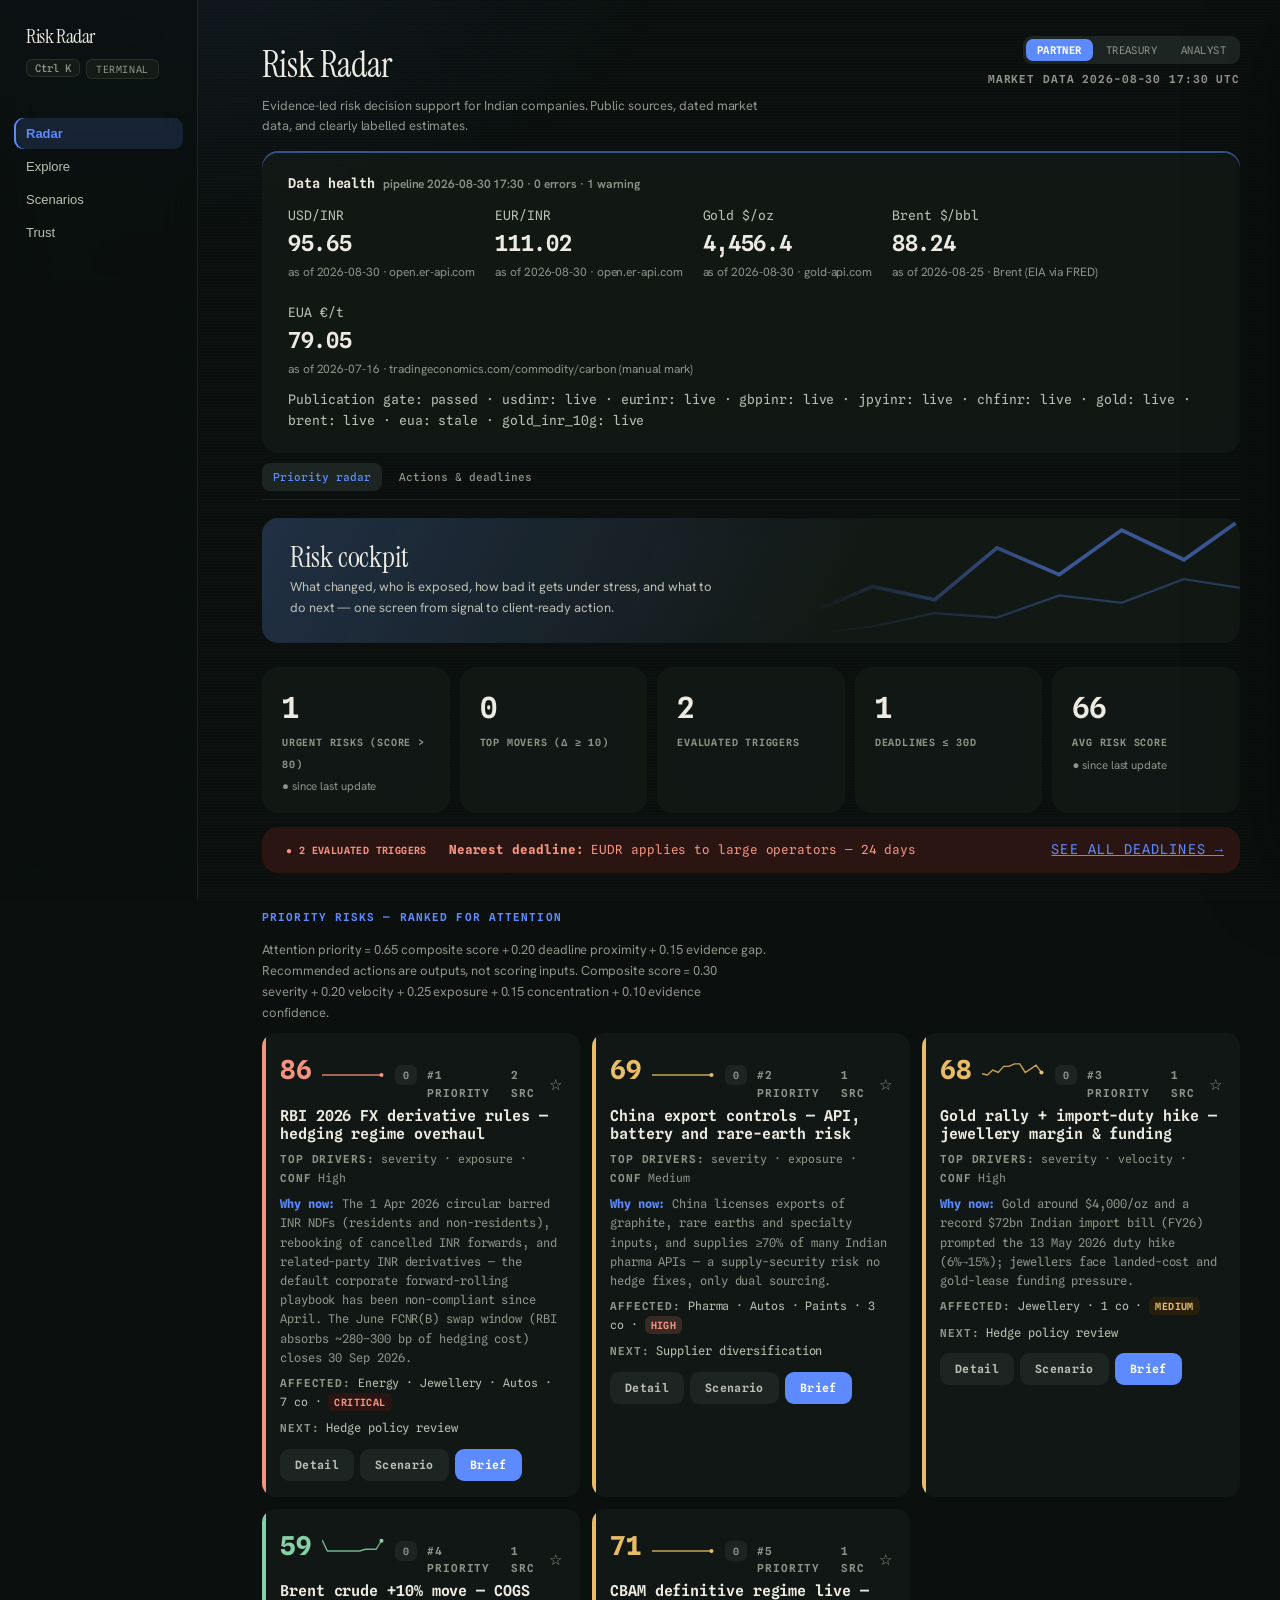
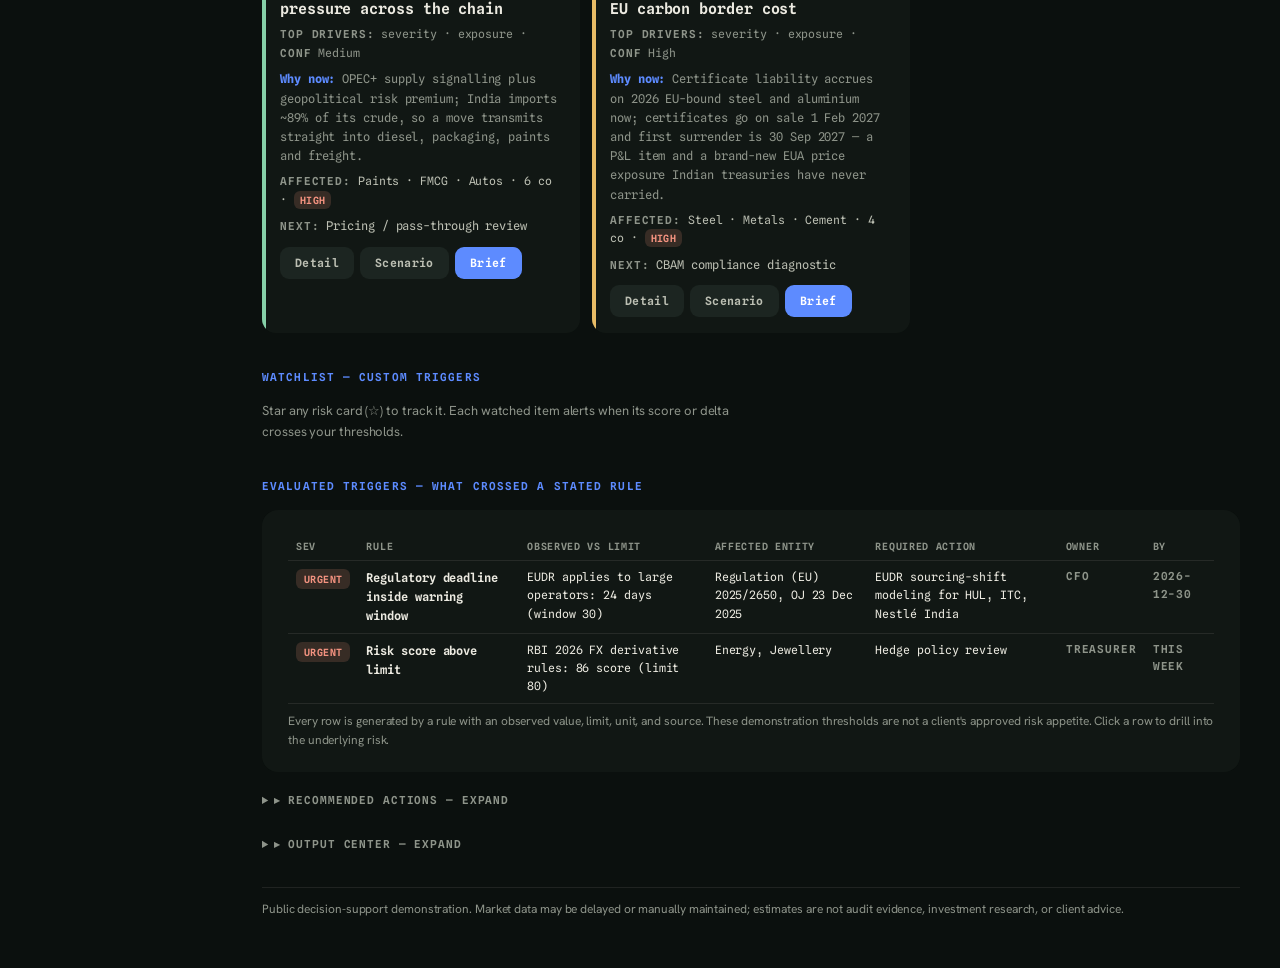
==== commit 7dd00a1a: "feat: harden risk radar trust and model governance" ====
--- a/index.html
+++ b/index.html
@@ -4,7 +4,7 @@
 <meta charset="utf-8">
 <meta name="viewport" content="width=device-width, initial-scale=1">
 <title>Commodity &amp; Treasury Risk Radar — India</title>
-<meta name="build" content="2026-07-17-p1-live-data-v17">
+<meta name="build" content="2026-07-30-commodity-map-97-hedgeability-v18">
 <link rel="icon" href="data:image/svg+xml,%3Csvg xmlns='http://www.w3.org/2000/svg' viewBox='0 0 100 100'%3E%3Ccircle cx='50' cy='50' r='44' fill='%23002FA7'/%3E%3Ccircle cx='50' cy='50' r='26' fill='none' stroke='white' stroke-width='7'/%3E%3Ccircle cx='50' cy='50' r='8' fill='white'/%3E%3C/svg%3E">
 <link rel="preconnect" href="https://fonts.googleapis.com">
 <link rel="preconnect" href="https://fonts.gstatic.com" crossorigin>
@@ -175,14 +175,13 @@
 input[type=range]:hover::-webkit-slider-thumb{box-shadow:0 0 0 6px color-mix(in srgb,var(--accent) 24%,transparent)}
 input[type=range]:active::-webkit-slider-thumb{box-shadow:0 0 0 8px color-mix(in srgb,var(--accent) 28%,transparent)}
 /* Editorial theme — units.gr-inspired bright minimalism: true off-white, charcoal ink, generous air, one confident accent */
-body.editorial{--bg:#FBFBFA;--card:#F3F3F1;--card2:#EAEAE7;--ink:#16171A;--ink2:#54555B;--ink3:#87888E;--line:rgba(20,22,26,.09);--accent:#1B3BB3;--redbg:#F7E9E6;--red:#A3341C;--amberbg:#F3ECDA;--amber:#7A5410;--tealbg:#E2EFE7;--teal:#1B5E40}
+body.editorial{--bg:#FBFBFA;--card:#F3F3F1;--card2:#EAEAE7;--ink:#16171A;--ink2:#4E5056;--ink3:#666970;--line:rgba(20,22,26,.12);--accent:#1B3BB3;--redbg:#F7E9E6;--red:#A3341C;--amberbg:#F3ECDA;--amber:#704A08;--tealbg:#E2EFE7;--teal:#155437}
 body.editorial::before{background:radial-gradient(760px 440px at 88% -6%,rgba(27,59,179,.05),transparent 62%)}
 body.editorial h1{letter-spacing:-0.035em}
 body.editorial .card{box-shadow:0 1px 2px rgba(16,16,19,.05)}
 body.editorial ::selection{background:var(--accent);color:#fff}
 .themebtn{font-family:'Spline Sans Mono',ui-monospace,monospace;font-size:10px;letter-spacing:.06em;color:var(--ink3);border:1px solid var(--line);border-radius:6px;padding:3px 9px;cursor:pointer;background:var(--card);text-transform:uppercase}
 .themebtn:hover{color:var(--accent);border-color:var(--accent)}
-body.client .bd{display:none!important}
 /* Per-tab hue, glass surfaces, hero cover art */
 :root{--th:#5D8BFF}
 #tabhero{position:relative;border-radius:16px;overflow:hidden;padding:24px 28px;margin:0 0 24px;min-height:96px;display:flex;flex-direction:column;justify-content:center;background:linear-gradient(115deg,color-mix(in srgb,var(--th) 20%,transparent),transparent 60%),color-mix(in srgb,var(--card) 82%,transparent);backdrop-filter:blur(10px);-webkit-backdrop-filter:blur(10px);animation:rise .5s cubic-bezier(.22,1,.36,1) backwards}
@@ -211,7 +210,7 @@
 .rk .rkt{font-size:15px;font-weight:600;color:var(--ink);line-height:1.25;font-family:'Spline Sans Mono',ui-monospace,monospace}
 .chip{display:inline-flex;align-items:center;gap:4px;font-family:'Spline Sans Mono',ui-monospace,monospace;font-size:10px;font-weight:600;letter-spacing:.04em;text-transform:uppercase;padding:2px 8px;border-radius:6px}
 .sev5{background:var(--redbg);color:var(--red)}.sev4{background:color-mix(in srgb,var(--red) 16%,transparent);color:var(--red)}.sev3{background:var(--amberbg);color:var(--amber)}.sev2{background:var(--tealbg);color:var(--teal)}.sev1{background:var(--card2);color:var(--ink3)}
-.lab{font-family:'Spline Sans Mono',ui-monospace,monospace;font-size:9.5px;letter-spacing:.11em;text-transform:uppercase;color:var(--ink3);font-weight:600}
+.lab{font-family:'Spline Sans Mono',ui-monospace,monospace;font-size:11px;letter-spacing:.08em;text-transform:uppercase;color:var(--ink3);font-weight:600}
 .hx{border-collapse:separate;border-spacing:3px;font-size:11px}
 .hx th{font-weight:500;color:var(--ink3);font-size:10px;padding:3px;text-align:center;white-space:nowrap}
 .hx th.rw{text-align:right;padding-right:8px;max-width:130px}
@@ -248,47 +247,59 @@
 .mbody p,.mbody li{font-family:'Hanken Grotesk',sans-serif;font-size:13.5px;line-height:1.6;color:var(--ink2)}
 .mbody .doc-h1{font-family:'Instrument Serif',Georgia,serif;font-size:26px;color:var(--ink);margin:6px 0 2px}
 @media(max-width:920px){.drawer{width:100%;padding:22px}}
+.viewtabs{display:flex;gap:6px;flex-wrap:wrap;margin:-12px 0 18px;padding:8px 0;border-bottom:1px solid var(--line)}
+.viewtabs .tabbtn{border:none;background:transparent;color:var(--ink3);padding:7px 11px;border-radius:8px;cursor:pointer;font:500 11px 'Spline Sans Mono',ui-monospace,monospace}
+.viewtabs .tabbtn.on{background:var(--card2);color:var(--th)}
+.linkbtn{border:0;background:transparent;color:var(--th);padding:0;text-decoration:underline;cursor:pointer;font:inherit}
+textarea{box-sizing:border-box;padding:9px 11px;border:1px solid var(--line);border-radius:9px;background:var(--card2);color:var(--ink);font:12px 'Spline Sans Mono',ui-monospace,monospace;resize:vertical}
+@media(max-width:560px){
+  body{padding:12px;overflow-x:hidden}
+  .wrap{min-width:0}
+  .tabs{display:grid;grid-template-columns:repeat(4,minmax(0,1fr));overflow:visible;gap:2px;padding:8px 0}
+  .tabs .tabbtn{padding:8px 4px;text-align:center;font-size:10.5px}
+  .viewtabs{flex-wrap:nowrap;overflow-x:auto;margin-top:-14px}
+  .viewtabs .tabbtn{white-space:nowrap;min-height:40px}
+  .card,.rk,.oc{padding-left:13px;padding-right:13px}
+  #live .mrow{display:grid;grid-template-columns:repeat(2,minmax(0,1fr));gap:8px}
+  .persona{width:100%;display:grid;grid-template-columns:repeat(3,minmax(0,1fr))}
+  .persona button{padding:7px 4px}
+  select,input[type=search],input[type=text],input[type=number]{max-width:100%;min-width:0!important}
+  #tabhero{padding:19px 18px}
+  #tabhero .ht{font-size:25px}
+}
 </style>
 </head>
 <body>
-<div class="brand no-print"><span>Risk Radar</span><span class="brow"><button class="kbd" onclick="cmdOpen()" title="Open command menu">Ctrl K</button><button class="themebtn" id="themebtn" onclick="toggleTheme()" title="Switch visual theme">Terminal</button><button class="themebtn" id="clientbtn" onclick="toggleClient()" title="Client-safe mode hides the pipeline, pursuit statuses, talking points and rival activity">Internal</button></span></div>
+<div class="brand no-print"><span>Risk Radar</span><span class="brow"><button class="kbd" onclick="cmdOpen()" title="Open command menu">Ctrl K</button><button class="themebtn" id="themebtn" onclick="toggleTheme()" title="Switch visual theme">Terminal</button></span></div>
 <div class="wrap">
 <div style="display:flex;justify-content:space-between;align-items:flex-start;gap:16px;flex-wrap:wrap">
   <div>
     <h1>Risk Radar</h1>
-    <p class="sub" style="margin:2px 0 0">Consulting-grade risk intelligence cockpit — signal to decision to client-ready output. India large caps, official sources only.</p>
+    <p class="sub" style="margin:2px 0 0">Evidence-led risk decision support for Indian companies. Public sources, dated market data, and clearly labelled estimates.</p>
   </div>
   <div class="no-print" style="display:flex;flex-direction:column;align-items:flex-end;gap:7px">
     <div class="persona" id="persona">
       <button data-persona="partner" class="on">Partner</button>
-      <button data-persona="director">Director</button>
+      <button data-persona="treasury">Treasury</button>
       <button data-persona="analyst">Analyst</button>
-      <button data-persona="treasury">Treasury</button>
-      <button data-persona="commodity">Commodity</button>
     </div>
     <span class="lab" id="lastupd">updated —</span>
   </div>
 </div>
 
 <div class="card" id="live">
-  <div style="font-weight:600">Live market tracking <span class="meta" id="livestatus">connecting…</span></div>
+  <div style="font-weight:600">Data health <span class="meta" id="livestatus">connecting…</span></div>
   <div class="mrow" id="liverates"></div>
   <div id="livesignal" style="font-size:13px;color:var(--ink2)"></div>
 </div>
 
-<div class="tabs no-print">
-  <button class="tabbtn on" data-tab="cockpit">Cockpit</button>
-  <button class="tabbtn" data-tab="models">Model lab</button>
-  <button class="tabbtn" data-tab="companies">Who is exposed</button>
-  <button class="tabbtn" data-tab="deepdive">Company deep dive</button>
-  <button class="tabbtn" data-tab="scenarios">Stress lab</button>
-  <button class="tabbtn" data-tab="commodities">Commodity map</button>
-  <button class="tabbtn bd" data-tab="pipeline">Advisory pipeline</button>
-  <button class="tabbtn" data-tab="calendar">Deadlines</button>
-  <button class="tabbtn" data-tab="overview">Risk landscape</button>
-  <button class="tabbtn bd" data-tab="cycles">Evidence log</button>
-  <button class="tabbtn" data-tab="methodology">Methodology</button>
+<div class="tabs no-print" aria-label="Primary workspaces">
+  <button class="tabbtn on" data-workspace="radar">Radar</button>
+  <button class="tabbtn" data-workspace="explore">Explore</button>
+  <button class="tabbtn" data-workspace="scenarios">Scenarios</button>
+  <button class="tabbtn" data-workspace="trust">Trust</button>
 </div>
+<div class="viewtabs no-print" id="viewtabs" aria-label="Workspace views"></div>
 
 <div id="tabhero" class="no-print"></div>
 
@@ -300,22 +311,22 @@
 
 <div id="tab-models" style="display:none">
   <div style="display:flex;gap:12px;align-items:center;flex-wrap:wrap;margin:0 0 14px">
-    <label class="lab">Risk item</label>
+    <label class="lab" for="mdlsel">Risk item</label>
     <select id="mdlsel" style="min-width:280px;padding:8px 12px;border:none;border-radius:10px;background:var(--card);color:var(--ink);font-size:14px"></select>
     <span class="lab" id="mdlregime"></span>
   </div>
   <div id="mdltabs" style="display:flex;gap:6px;flex-wrap:wrap;margin:0 0 14px"></div>
-  <div id="mdlbody"></div>
+  <div id="mdlbody" aria-live="polite"></div>
 </div>
 
 <div id="tab-overview" style="display:none">
-  <p class="sub" id="firsttime" style="margin:0 0 10px;display:none">First time here? <a onclick="tab('methodology')">Open the 60-second reader's guide</a> — every term, color, and policy explained in plain English. <span class="lab" style="cursor:pointer" onclick="document.getElementById('firsttime').style.display='none';try{localStorage.setItem('tpm-seen','1')}catch(e){}">dismiss ✕</span></p>
+  <p class="sub" id="firsttime" style="margin:0 0 10px;display:none">First time here? <button class="linkbtn" type="button" onclick="tab('methodology')">Open the 60-second reader's guide</button> — every term, color, and policy explained in plain English. <button class="linkbtn lab" type="button" onclick="document.getElementById('firsttime').style.display='none';try{localStorage.setItem('tpm-seen','1')}catch(e){}">dismiss ✕</button></p>
   <div class="kpis" id="kpis"></div>
   <div id="gradestrip"></div>
   <h2>Risk landscape</h2>
   <div class="card" style="overflow-x:auto" id="quad"></div>
-  <h2 class="bd">Priority targets</h2>
-  <div class="card bd" style="overflow-x:auto"><table class="t" id="toptargets"></table></div>
+  <h2>Highest mapped exposure</h2>
+  <div class="card" style="overflow-x:auto"><table class="t" id="toptargets"></table></div>
   <h2>Next hard dates</h2>
   <div class="card" id="minical"></div>
 </div>
@@ -364,9 +375,22 @@
   <div class="lbl">Combined direct shock applied</div>
   <div id="evchips" style="display:flex;flex-wrap:wrap;gap:7px;margin:10px 0 26px;min-height:26px"></div>
   <h2 style="font-size:15px">Company margin impact — after pass-through, hedge & inventory</h2>
-  <div class="card" id="evimp"></div>
+  <div class="card" id="evimp" aria-live="polite"></div>
   <h2 style="font-size:15px">Most exposed products</h2>
-  <div class="card" id="evprod"></div>
+  <div class="card" id="evprod" aria-live="polite"></div>
+  <h2 style="font-size:15px">Portfolio cash-flow-at-risk</h2>
+  <div class="card">
+    <p class="sub" style="margin-top:0">Import a local CSV with columns <code>name,factor,amount_inr,sensitivity_sign,hedge_coverage_pct</code>. The file is processed only in this browser; it is not uploaded. CFaR is a variance–covariance estimate based on available volatilities and correlations, with assumptions shown alongside the result.</p>
+    <label style="display:block;margin:8px 0" for="portfolioown"><input id="portfolioown" type="checkbox"> I am authorised to use these positions on this device</label>
+    <div style="display:flex;gap:10px;align-items:center;flex-wrap:wrap"><label class="btn sec" for="portfoliofile">Choose portfolio CSV</label><input id="portfoliofile" type="file" accept=".csv,text/csv" disabled><button class="ghost" type="button" id="portfolioexample">Download example</button><button class="ghost" type="button" id="portfolioclear">Clear local portfolio</button></div>
+    <div id="portfolioout" aria-live="polite" style="margin-top:12px"></div>
+  </div>
+  <h2 style="font-size:15px">Hedge relationship diagnostics</h2>
+  <div class="card">
+    <p class="sub" style="margin-top:0">Paste matched exposure and hedging-instrument returns, one number per line. This computes correlation, regression slope, R² and dollar offset as diagnostics. It does not issue an Ind AS 109 accounting conclusion or apply a legacy bright-line pass/fail rule.</p>
+    <div style="display:grid;grid-template-columns:repeat(auto-fit,minmax(220px,1fr));gap:10px"><div><label for="hedgeexp">Exposure returns</label><textarea id="hedgeexp" rows="6" style="width:100%;margin-top:5px" placeholder="0.012&#10;-0.008&#10;0.004"></textarea></div><div><label for="hedgeinst">Hedge returns</label><textarea id="hedgeinst" rows="6" style="width:100%;margin-top:5px" placeholder="-0.011&#10;0.007&#10;-0.003"></textarea></div></div>
+    <button class="btn pri" type="button" id="hedgerun" style="margin-top:10px">Run diagnostics</button> <button class="ghost" type="button" id="hedgeclear">Clear local series</button><div id="hedgeout" aria-live="polite" style="margin-top:12px"></div>
+  </div>
 </div>
 
 <div id="tab-commodities" style="display:none">
@@ -403,22 +427,11 @@
 </div>
 
 
-<div id="tab-pipeline" class="bd" style="display:none">
-  <h2>Engagement pipeline</h2>
-  <p class="sub" style="margin-bottom:10px">Opportunities generated by the service-mapper agent from the latest cycle. Pursuit status is saved locally in this browser and survives regeneration.</p>
-  <div class="card" style="overflow-x:auto"><table class="t" id="pipetable"></table></div>
-</div>
-
 <div id="tab-calendar" style="display:none">
   <h2>Regulatory calendar</h2>
   <p class="sub" style="margin-bottom:10px">Hard dates from official documents; countdowns computed live each time the file opens.</p>
   <div class="card" style="overflow-x:auto" id="caltl"></div>
   <div class="card" style="overflow-x:auto"><table class="t" id="caltable"></table></div>
-</div>
-
-<div id="tab-cycles" class="bd" style="display:none">
-<h2>Cycle reports</h2>
-<div id="cycles"></div>
 </div>
 
 <div id="tab-methodology" style="display:none">
@@ -433,7 +446,6 @@
       <li><b>Company deep dive</b> — one company end to end: where every input physically comes from, product-by-product vulnerability, and its sensitivity to every shock.</li>
       <li><b>Stress lab</b> — stack real or custom shocks in either direction, edit sector pass-through / hedge / inventory assumptions, and rank company margin impact by band.</li>
       <li><b>Commodity map</b> — the relationship map: what is made from what, whose prices move together, and which countries control supply.</li>
-      <li><b>Advisory pipeline</b> — the resulting engagement opportunities with deadlines and a pursuit tracker.</li>
       <li><b>Deadlines</b> — dated regulatory obligations with live countdowns.</li>
       <li><b>Risk landscape / Evidence log</b> — the analytical quadrant, and the raw weekly research reports with every source cited.</li>
     </ul></details>
@@ -491,14 +503,14 @@
     <table class="t">
       <tr><th>Lens</th><th>How it is scored</th></tr>
       <tr><td>Commodity</td><td>Computed: Σ (cost-base weight × 0.4 supply concentration + 0.4 India import share + 0.2 price volatility). Weights from annual reports where disclosed, otherwise labeled estimates; concentration and import shares from USGS, PPAC, IEA, USDA, ICCO, Ministry of Steel.</td></tr>
-      <tr><td>Policy</td><td>Computed from the latest weekly cycle's impact status (urgent 5, material 4, watch 3, none 1). Official documents only.</td></tr>
+      <tr><td>Policy</td><td>Computed from the latest curated impact status (urgent 5, material 4, watch 3, none 1). Source type and confidence are retained; secondary sources require primary verification.</td></tr>
       <tr><td>Currency</td><td>Qualitative rating from disclosed FX structures: foreign-currency debt, royalty flows, revenue/cost currency mismatch.</td></tr>
       <tr><td>Financial</td><td>Qualitative rating from disclosed balance-sheet posture (net cash vs capex leverage vs refinancing dependence).</td></tr>
       <tr><td>Concentration</td><td>Qualitative rating: product, customer, geography, or single-segment profit dependence per segment disclosures.</td></tr>
       <tr><td>Transition</td><td>Qualitative rating: decarbonization exposure, technology shifts, documented competitive disruption.</td></tr>
     </table>
     <div class="lbl">Data pipeline</div>
-    <p style="font-size:14px">A six-agent research cycle (planner → document scout → risk analyst → company mapper → rival monitor → service mapper) scans EUR-Lex, European Commission DGs, Consilium, RBI, DGFT, CBIC, PIB, WTO, USTR, Federal Register, and exchange filings. Reasoning is recorded before conclusions in each cycle JSON. Secondary sources are tagged and queued for primary retrieval. Cycle cadence is currently manual — cycle 2026-W28 (7 Jul 2026) is embedded; scheduled weekly automation ships with the live-data pipeline. Live market data: a daily GitHub Actions pipeline (scripts/pipeline.py, 18:30 IST) writes data/latest.json — ECB daily reference FX (frankfurter), EIA Brent/WTI/Henry Hub and IMF PCPS commodity indices (FRED, keyless), the LBMA gold PM fix, spot FX/gold (open.er-api.com / gold-api.com), and EUA plus the official CBAM certificate reference as dated manual marks. The page fetches it same-origin, with the embedded dated snapshot as offline fallback; an optional Alpha Vantage key remains as an analyst override for the correlation matrix.</p>
+    <p style="font-size:14px">A daily GitHub Actions job runs <code>scripts/pipeline.py</code>, writes dated market observations to <code>data/latest.json</code>, appends score history, and executes a publication gate. Market sources and their states (live, delayed, manual, or stale) are recorded in <code>data/health.json</code>. Regulatory and company evidence is curated separately in the evidence registry with URL, date, source type, confidence, and verification status. If validation fails, the pipeline stops before publication.</p>
     <div class="lbl">Live data pipeline — computed statistics</div>
     <ul style="font-size:14px">
       <li><b>Volatility</b> — daily series (Brent, WTI, Henry Hub, LBMA gold, USD/INR): EWMA σ with λ = 0.94 (RiskMetrics), monthly = daily × √21. Monthly series (IMF PCPS): rolling 36-month std of monthly log returns. Feeds the Monte-Carlo model's σ (clamped 2–25%/month) where a real series exists; ratings remain the fallback for steel, coking coal, APIs, TiO2 and lithium, which have no free series.</li>
@@ -512,34 +524,30 @@
     <ul style="font-size:14px">
       <li>Company cost-share weights are estimates where issuers do not disclose input-cost breakdowns; anchored figures cite their filing.</li>
       <li>Qualitative lens scores are structured judgments from public facts — a prioritization layer, not measurements.</li>
-      <li>Scenario mathematics assume 50% cost pass-through per processing step, no hedging or inventories — structural exposure, not price forecasts.</li>
+      <li>Scenario propagation carries 50% of an upstream price move to each downstream step. Cost pass-through, hedge cover, inventory, pricing power and elasticity are explicit user-adjustable assumptions; producer revenue is calculated as a separate channel.</li>
     </ul>
-    <p class="meta">Illustrative analysis assembled from public official sources and company disclosures for internal business development. Not audit evidence, investment research, or client advice. Verify primary sources before any external use.</p>
+    <p class="meta">Illustrative analysis assembled from public sources and company disclosures. Not audit evidence, investment research, or client advice. Verify current primary sources before use.</p>
   </div>
 
   <div class="card">
     <div style="font-weight:600;margin-bottom:6px">Model governance — inventory and validation status</div>
-    <div style="overflow-x:auto"><table class="t"><tr><th>Model</th><th>Family</th><th>Version</th><th>Validation</th><th>Owner</th><th>Next review</th></tr>
-      <tr><td>Objective rules</td><td>objective</td><td>1.2</td><td>Not yet validated — see Model lab → Validation</td><td>Risk analytics</td><td>Quarterly</td></tr>
-      
-      <tr><td>Monte Carlo quant</td><td>quant</td><td>1.2</td><td>Backtest harness; deterministic seed audit</td><td>Risk analytics</td><td>Quarterly</td></tr>
-      <tr><td>EVT + copula tail</td><td>tail</td><td>2.0</td><td>GPD fit diagnostics in-card; market-history fit pending</td><td>Risk analytics</td><td>Quarterly</td></tr>
-      <tr><td>Network contagion</td><td>network</td><td>1.1</td><td>Graph audit vs disclosed cost shares</td><td>Risk analytics</td><td>Semi-annual</td></tr>
-      <tr><td>Regime forecast</td><td>forecast</td><td>1.3 (calibrated)</td><td>Backtest harness — see Model lab → Backtest</td><td>Risk analytics</td><td>Monthly until fitted</td></tr>
-      <tr><td>Ensemble</td><td>ensemble</td><td>1.2</td><td>Disagreement monitoring live; weight optimization Phase 3</td><td>Head of risk</td><td>Quarterly</td></tr>
-    </table></div>
-    <p class="meta" style="margin:8px 0 0">Every model's constants and blind spots are disclosed in its card under "Parameters &amp; limits". No validation metrics exist yet: backtesting needs realised outcomes and the tool has not run long enough to have any. Model lab → Validation reports the real score history accumulating in data/history.json and states what is still missing. The previous synthetic-outcome backtest was removed because its mock was constructed so the ensemble won.</p>
+    <div id="modelregistry"><p class="meta">Loading the model registry…</p></div>
+  </div>
+  <div class="card" id="benchmarkcard">
+    <div style="font-weight:600;margin-bottom:6px">Market capability benchmark</div>
+    <p class="meta">Loading the dated benchmark registry…</p>
   </div>
 </div>
 
-<p class="meta no-print" style="margin-top:28px;border-top:1px solid var(--line);padding-top:12px">Internal working tool — illustrative analysis from public sources. Not client advice. Pursuit statuses are stored only in this browser.</p>
-
-<div id="cmdk" role="dialog" aria-label="Command menu"><div class="cmdbox"><input id="cmdq" placeholder="Jump to a company, commodity, scenario, or view…" autocomplete="off"><div class="cmdlist" id="cmdlist"></div></div></div>
+<p class="meta no-print" style="margin-top:28px;border-top:1px solid var(--line);padding-top:12px">Public decision-support demonstration. Market data may be delayed or manually maintained; estimates are not audit evidence, investment research, or client advice.</p>
+
+<div id="cmdk" role="dialog" aria-modal="true" aria-label="Command menu"><div class="cmdbox"><input id="cmdq" aria-label="Search commands" placeholder="Jump to a company, commodity, scenario, or view…" autocomplete="off"><div class="cmdlist" id="cmdlist"></div></div></div>
 
 <div id="scrim" onclick="closeDrawer()"></div>
-<aside class="drawer" id="drawer" role="dialog" aria-label="Risk detail"></aside>
-<div class="modal" id="briefmodal" role="dialog" aria-label="Generated brief"><div class="mbox"><div class="mh"><span class="lab" id="briefkind">brief</span><span style="flex:1"></span><button class="btn sec" onclick="copyBrief()">Copy</button><button class="btn sec" onclick="downloadBrief()">Download .md</button><button class="btn sec" onclick="printBriefDoc()">Print</button><button class="btn sec" onclick="closeBrief()">Close</button></div><div class="mbody" id="briefbody"></div></div></div>
-
+<aside class="drawer" id="drawer" role="dialog" aria-modal="true" aria-label="Risk detail"></aside>
+<div class="modal" id="briefmodal" role="dialog" aria-modal="true" aria-label="Generated brief"><div class="mbox"><div class="mh"><span class="lab" id="briefkind">brief</span><span style="flex:1"></span><button class="btn sec" onclick="copyBrief()">Copy</button><button class="btn sec" onclick="downloadBrief()">Download .md</button><button class="btn sec" onclick="printBriefDoc()">Print</button><button class="btn sec" onclick="closeBrief()">Close</button></div><div class="mbody" id="briefbody"></div></div></div>
+
+<script src="app/models/core.js"></script>
 <script>
 const DATA = {
   companies: [
@@ -1347,82 +1355,22 @@
 </script>
 <script>
 DATA.impacts = {
-  "tatasteel": [{"cycle":"2026-W28","policies":["CBAM","Section 232","RBI FX rules (Apr–Jun 2026)"],"exposure":"EU is a core market (incl. own EU operations); CBAM liability accrues on Indian-origin exports from Jan 2026; coking coal ~85% imported adds INR cost risk under rupee pressure.","risk":"urgent","services":["CBAM cost quantification and EUA exposure advisory","Hedge-policy redesign under RBI April 2026 FX rules","Combined commodity + currency stress testing"]}],
-  "jswsteel": [{"cycle":"2026-W28","policies":["CBAM","Section 232","RBI FX rules (Apr–Jun 2026)"],"exposure":"Exports to EU face certificate liability; US derivatives tariffs push diversion; large USD borrowing base affected by hedging-rule changes.","risk":"urgent","services":["CBAM cost quantification and EUA exposure advisory","Hedge-policy redesign under RBI April 2026 FX rules","Combined commodity + currency stress testing"]}],
-  "hindalco": [{"cycle":"2026-W28","policies":["CBAM","Section 232"],"exposure":"Aluminum in CBAM scope; Novelis straddles US/EU tariff regimes; energy-intensive smelting sensitive to carbon-cost signals.","risk":"material","services":["CBAM cost quantification and EUA exposure advisory"]}],
-  "reliance": [{"cycle":"2026-W28","policies":["RBI FX rules (Apr–Jun 2026)","EU-India FTA"],"exposure":"Largest corporate FX book in the universe (crude imports, USD debt); forwards cancel/rebook bar forces hedge-program redesign; petchem exports gain under FTA.","risk":"material","services":["Hedge-policy redesign under RBI April 2026 FX rules"]}],
-  "titan": [{"cycle":"2026-W28","policies":["Gold duty hike May 2026","RBI FX rules (Apr–Jun 2026)"],"exposure":"Gold ~55% of cost base, ~99% imported; duty hike raises landed cost directly; INR pressure compounds; gold-lease hedging structures touched by derivative rules.","risk":"urgent","services":["Hedge-policy redesign under RBI April 2026 FX rules","Combined commodity + currency stress testing (gold+INR)"]}],
-  "sunpharma": [{"cycle":"2026-W28","policies":["EU-India FTA","RBI FX rules (Apr–Jun 2026)"],"exposure":"Pharma is a headline FTA winner — EU revenue share set to grow, expanding EUR exposure beyond current hedge sizing.","risk":"material","services":["EUR-INR exposure build-out planning for FTA winners"]}],
-  "maruti": [{"cycle":"2026-W28","policies":["EU-India FTA","RBI FX rules (Apr–Jun 2026)"],"exposure":"EU auto tariff dismantling raises import competition; JPY royalty and import exposure meets new hedging constraints.","risk":"watch","services":["Hedge-policy redesign under RBI April 2026 FX rules"]}],
-  "tatamotors": [{"cycle":"2026-W28","policies":["EU-India FTA","CBAM","RBI FX rules (Apr–Jun 2026)"],"exposure":"JLR gives direct EU/UK revenue exposure; group steel/battery inputs; multi-currency book under new RBI rules.","risk":"material","services":["Hedge-policy redesign under RBI April 2026 FX rules","EUR-INR exposure build-out planning for FTA winners"]}],
-  "mm": [{"cycle":"2026-W28","policies":["EU-India FTA","RBI FX rules (Apr–Jun 2026)"],"exposure":"EU competition in SUVs/tractors post-FTA; moderate import book.","risk":"watch","services":["Hedge-policy redesign under RBI April 2026 FX rules"]}],
-  "hul": [{"cycle":"2026-W28","policies":["EUDR","RBI FX rules (Apr–Jun 2026)"],"exposure":"Palm derivatives ~96% import-linked; EUDR traceability flows through Unilever group sourcing; INR pressure on the palm bill.","risk":"material","services":["Combined commodity + currency stress testing (palm+INR)","EUDR sourcing-shift cost modeling with FX overlay","Hedge-policy redesign under RBI April 2026 FX rules"]}],
-  "itc": [{"cycle":"2026-W28","policies":["EUDR"],"exposure":"Paperboard (wood), coffee and agri exports to EU require due-diligence statements from 30 Dec 2026.","risk":"watch","services":["EUDR sourcing-shift cost modeling with FX overlay"]}],
-  "nestleindia": [{"cycle":"2026-W28","policies":["EUDR","RBI FX rules (Apr–Jun 2026)"],"exposure":"Cocoa and coffee inputs are EUDR commodities; import-cost INR risk on cocoa (75% imported).","risk":"watch","services":["EUDR sourcing-shift cost modeling with FX overlay"]}],
-  "ongc": [{"cycle":"2026-W28","policies":["RBI FX rules (Apr–Jun 2026)"],"exposure":"PSU ECB concessional swap facility is a direct funding-cost opportunity; USD revenue partially natural-hedges.","risk":"watch","services":["FCNR(B)/ECB funding-cost optimization"]}],
-  "ultratech": [{"cycle":"2026-W28","policies":["CBAM"],"exposure":"Cement is CBAM-covered — relevant only for any EU-bound clinker/cement volumes (small today), but sets carbon-cost precedent for domestic pricing.","risk":"watch","services":["CBAM cost quantification (precedent monitoring)"]}]
+  "tatasteel": [{"cycle":"2026-W28","policies":["CBAM","Section 232","RBI FX rules (Apr–Jun 2026)"],"exposure":"EU is a core market (incl. own EU operations); CBAM liability accrues on Indian-origin exports from Jan 2026; coking coal ~85% imported adds INR cost risk under rupee pressure.","risk":"urgent","responses":["Quantify CBAM and EUA exposure","Review hedge-policy compliance","Run combined commodity and currency stress"]}],
+  "jswsteel": [{"cycle":"2026-W28","policies":["CBAM","Section 232","RBI FX rules (Apr–Jun 2026)"],"exposure":"Exports to EU face certificate liability; US derivatives tariffs push diversion; large USD borrowing base affected by hedging-rule changes.","risk":"urgent","responses":["Quantify CBAM and EUA exposure","Review hedge-policy compliance","Run combined commodity and currency stress"]}],
+  "hindalco": [{"cycle":"2026-W28","policies":["CBAM","Section 232"],"exposure":"Aluminum in CBAM scope; Novelis straddles US/EU tariff regimes; energy-intensive smelting sensitive to carbon-cost signals.","risk":"material","responses":["Quantify CBAM and EUA exposure"]}],
+  "reliance": [{"cycle":"2026-W28","policies":["RBI FX rules (Apr–Jun 2026)","EU-India FTA"],"exposure":"Largest corporate FX book in the universe (crude imports, USD debt); forwards cancel/rebook bar forces hedge-program redesign; petchem exports gain under FTA.","risk":"material","responses":["Review hedge-policy compliance"]}],
+  "titan": [{"cycle":"2026-W28","policies":["Gold duty hike May 2026","RBI FX rules (Apr–Jun 2026)"],"exposure":"Gold ~55% of cost base, ~99% imported; duty hike raises landed cost directly; INR pressure compounds; gold-lease hedging structures touched by derivative rules.","risk":"urgent","responses":["Review hedge-policy compliance","Run combined gold and INR stress"]}],
+  "sunpharma": [{"cycle":"2026-W28","policies":["EU-India FTA","RBI FX rules (Apr–Jun 2026)"],"exposure":"Pharma is a headline FTA winner — EU revenue share set to grow, expanding EUR exposure beyond current hedge sizing.","risk":"material","responses":["Review EUR-INR exposure sizing"]}],
+  "maruti": [{"cycle":"2026-W28","policies":["EU-India FTA","RBI FX rules (Apr–Jun 2026)"],"exposure":"EU auto tariff dismantling raises import competition; JPY royalty and import exposure meets new hedging constraints.","risk":"watch","responses":["Review hedge-policy compliance"]}],
+  "tatamotors": [{"cycle":"2026-W28","policies":["EU-India FTA","CBAM","RBI FX rules (Apr–Jun 2026)"],"exposure":"JLR gives direct EU/UK revenue exposure; group steel/battery inputs; multi-currency book under new RBI rules.","risk":"material","responses":["Review hedge-policy compliance","Review EUR-INR exposure sizing"]}],
+  "mm": [{"cycle":"2026-W28","policies":["EU-India FTA","RBI FX rules (Apr–Jun 2026)"],"exposure":"EU competition in SUVs/tractors post-FTA; moderate import book.","risk":"watch","responses":["Review hedge-policy compliance"]}],
+  "hul": [{"cycle":"2026-W28","policies":["EUDR","RBI FX rules (Apr–Jun 2026)"],"exposure":"Palm derivatives ~96% import-linked; EUDR traceability flows through Unilever group sourcing; INR pressure on the palm bill.","risk":"material","responses":["Run combined palm and INR stress","Model EUDR sourcing costs","Review hedge-policy compliance"]}],
+  "itc": [{"cycle":"2026-W28","policies":["EUDR"],"exposure":"Paperboard (wood), coffee and agri exports to EU require due-diligence statements from 30 Dec 2026.","risk":"watch","responses":["Model EUDR sourcing costs"]}],
+  "nestleindia": [{"cycle":"2026-W28","policies":["EUDR","RBI FX rules (Apr–Jun 2026)"],"exposure":"Cocoa and coffee inputs are EUDR commodities; import-cost INR risk on cocoa (75% imported).","risk":"watch","responses":["Model EUDR sourcing costs"]}],
+  "ongc": [{"cycle":"2026-W28","policies":["RBI FX rules (Apr–Jun 2026)"],"exposure":"PSU ECB concessional swap facility may affect funding costs; USD revenue partially natural-hedges.","risk":"watch","responses":["Review funding and natural-hedge position"]}],
+  "ultratech": [{"cycle":"2026-W28","policies":["CBAM"],"exposure":"Cement is CBAM-covered — relevant only for any EU-bound clinker/cement volumes (small today), but sets carbon-cost precedent for domestic pricing.","risk":"watch","responses":["Monitor CBAM exposure precedent"]}]
 };
-DATA.cycles = [
-  {
-    "cycle":"2026-W28","dated":"2026-07-07",
-    "planning_questions":[
-      "Scope confirmed with user 2026-07-07: treasury & FX advisory services, all commodity classes, India large- and mid-cap universe (expanded from the original top-34 to 87 names, adding those with material input exposure below the large-cap line), weekly cloud automation.",
-      "Open: should banks be treated as prospects for the FCNR(B) window advisory, or only as distribution channel? Currently marked 'channel'.",
-      "Open: track EU-India FTA chapter-level tariff schedules when the legal text publishes in the Official Journal?",
-      "Open: add Tier-2 CBAM exposure (Indian suppliers of EU manufacturers) from cycle 2?",
-      "Open: gold duty hike currently cited to CNBC — primary CBIC notification to be pulled next cycle."
-    ],
-    "document_summary":[
-      {"item":"EU-India FTA — negotiations concluded 27 Jan 2026 (New Delhi summit); largest deal either side has concluded; pending legal scrubbing, Council decision, EP consent, Indian Cabinet approval.","citations":["https://ec.europa.eu/commission/presscorner/detail/en/ip_26_184","https://policy.trade.ec.europa.eu/eu-trade-relationships-country-and-region/countries-and-regions/india/eu-india-agreements/memo-eu-india-free-trade-agreement-chapter-chapter-summary_en"]},
-      {"item":"CBAM definitive regime in force 1 Jan 2026; 9 implementing/delegated acts adopted 17 Dec 2025; certificate sales open 1 Feb 2027; first surrender 30 Sep 2027 for 2026 imports; 50 t/yr de-minimis; downstream scope extension proposed.","citations":["https://taxation-customs.ec.europa.eu/news/cbam-successfully-entered-force-1-january-2026-2026-01-14_en","https://trade.ec.europa.eu/access-to-markets/en/news/start-definitive-period-cbam-eu"]},
-      {"item":"EUDR postponed to 30 Dec 2026 for large operators via Regulation (EU) 2025/2650 (OJ 23 Dec 2025); simplification package (May 2026) claims ~75% compliance-cost cut. Covers cattle, cocoa, coffee, palm oil, rubber, soya, wood.","citations":["https://www.consilium.europa.eu/en/press/press-releases/2025/12/18/deforestation-council-signs-off-targeted-revision-to-simplify-and-postpone-the-regulation/","https://trade.ec.europa.eu/access-to-markets/en/news/delay-until-december-2026-and-other-developments-implementation-eudr-regulation"]},
-      {"item":"RBI FX regime moved in two steps — (i) 1 Apr 2026, A.P. (DIR Series) Circular No. 03: INR NDFs barred for residents and non-residents; rebooking of cancelled INR derivatives banned; related-party INR derivatives barred. (ii) 5-8 Jun 2026 package: RBI absorbs ~280-300bp hedging cost on fresh 3-5y FCNR(B) deposits (deposit window to 30 Sep 2026; CRR/SLR exempt; rate ceiling withdrawn 17 Jun); concessional FX swaps for PSU ECBs. [Corrected 2026-07-16: earlier text misdated the April rules into the June package, and the prior RBI citation resolved to a withdrawn 2011 Master Circular]","citations":["https://worldtradescanner.com/03-RBI%20Circular-01.04.2026.htm","https://www.business-standard.com/finance/news/rbi-opens-fcnr-b-swap-window-to-attract-foreign-currency-deposits-126060900723_1.html","https://www.mufgresearch.com/fx/india-shoring-up-the-indian-rupee-rbi-june-2026-measures-8-june-2026/"]},
-      {"item":"US Section 232 restructuring: 2 Apr 2026 proclamation (50%/25%/15% tiers, sub-15% metal content exempt); further adjustment 1 Jun 2026 effective 8 Jun 2026.","citations":["https://www.whitehouse.gov/fact-sheets/2026/04/fact-sheet-president-donald-j-trump-strengthens-tariffs-on-steel-aluminum-and-copper-imports/","https://www.whitecase.com/insight-alert/united-states-modifies-steel-aluminum-and-copper-section-232-tariffs"]},
-      {"item":"India raised bullion import duty 6%→15% (BCD 10% + AIDC 5%, silver included) effective 13 May 2026 to arrest the rupee slide; gold imports a record USD 71.98 bn in FY2025-26. [secondary — CBIC notification to be pulled]","citations":["https://www.cnbc.com/2026/05/13/india-hikes-bullion-import-duties-to-arrest-rupee-slide.html","https://www.gold.org/goldhub/gold-focus/2026/05/india-gold-market-update-import-tightening"]}
-    ],
-    "risk_and_impact_analysis":[
-      "Step 1 — CBAM: certificate liability accrues on 2026 EU imports of steel/aluminum/cement etc., cash-settled from Sep 2027 and priced off EUA auctions. Creates a new cost line AND a new hedgeable risk (EUA price) for Indian metal exporters; accrual starts now, settlement later — a classic deferred-P&L trap.",
-      "Step 2 — FTA: concluded, unratified. On entry into force, EUR revenue share grows for pharma/textiles/auto components (EUR hedging undersized) while EU autos gain Indian access (domestic pricing pressure). Trigger to watch: ratification steps, not the announcement.",
-      "Step 3 — EUDR: from 30 Dec 2026 large operators placing cocoa, coffee, palm, rubber, wood products on the EU market need geolocation-verified due diligence; Indian FMCG and paper exporters face traceability and sourcing-shift costs.",
-      "Step 4 — RBI FX rules: the 1 Apr 2026 circular's rebooking bar breaks the default Indian corporate forward-rolling playbook and its NDF bar forces flows onshore (non-compliance runs from April, not June); the June FCNR(B) subsidized window (to 30 Sep 2026) is a dated funding arbitrage. Demand shock for hedge-policy redesign across all importers.",
-      "Step 5 — Section 232: US market stays penalized for metal derivatives, diverting Indian volumes toward the EU (where CBAM waits) and home market; export currency mix and margin volatility shift.",
-      "Step 6 — Rupee: duty hikes and the RBI package are officially framed as rupee defense — policy signals sustained INR pressure on import-heavy cost bases (crude 88.6% import-dependent per PPAC; gold ~99%; palm ~96%)."
-    ],
-    "rival_activity_analysis":[
-      "IBSFINtech named Leader in IDC MarketScape for AI-enabled embedded trade financing (Feb 2026); 400+ entities, USD 1tn+ processed — deepening reach into target treasury offices.",
-      "Kyriba pushing 'AI-orchestrated treasury' (KyribaLive 2026) with embedded FX/rates data — TMS vendors moving from execution toward analytics.",
-      "So-what: software rivals automate execution, not policy interpretation. RBI-2026 hedge-policy redesign and CBAM/EUA advisory are whitespace before vendors ship compliance modules."
-    ],
-    "affected_companies":["Tata Steel (urgent)","JSW Steel (urgent)","Titan (urgent)","Hindalco (material)","Reliance Industries (material)","Sun Pharma (material)","Tata Motors (material)","Hindustan Unilever (material)","Maruti Suzuki (watch)","Mahindra & Mahindra (watch)","ITC (watch)","Nestlé India (watch)","ONGC (watch)","UltraTech Cement (watch)"],
-    "suggested_services":[
-      "1. Hedge-policy redesign under RBI April 2026 FX rules — Reliance, Titan, Tata Motors, Maruti, JSW, Tata Steel, HUL (rules already in force; highest urgency).",
-      "2. FCNR(B)/ECB funding-cost optimization — ONGC, large USD borrowers, banks as channel (window closes 30 Sep 2026).",
-      "3. CBAM cost quantification and EUA exposure advisory — Tata Steel, JSW Steel, Hindalco (before FY27 audit planning; certificates sell from Feb 2027).",
-      "4. EUR-INR exposure build-out planning for FTA winners — Sun Pharma, Tata Motors, auto-component exporters (pre-ratification window).",
-      "5. Combined commodity + currency stress testing — Titan (gold+INR), HUL (palm+INR), steelmakers (coking coal+INR).",
-      "6. EUDR sourcing-shift cost modeling with FX overlay — HUL, ITC, Nestlé India (H2 2026 budgeting)."
-    ],
-    "sources":[
-      "https://ec.europa.eu/commission/presscorner/detail/en/ip_26_184",
-      "https://policy.trade.ec.europa.eu/eu-trade-relationships-country-and-region/countries-and-regions/india/eu-india-agreements/memo-eu-india-free-trade-agreement-chapter-chapter-summary_en",
-      "https://taxation-customs.ec.europa.eu/news/cbam-successfully-entered-force-1-january-2026-2026-01-14_en",
-      "https://taxation-customs.ec.europa.eu/carbon-border-adjustment-mechanism_en",
-      "https://trade.ec.europa.eu/access-to-markets/en/news/start-definitive-period-cbam-eu",
-      "https://www.consilium.europa.eu/en/press/press-releases/2025/12/18/deforestation-council-signs-off-targeted-revision-to-simplify-and-postpone-the-regulation/",
-      "https://trade.ec.europa.eu/access-to-markets/en/news/delay-until-december-2026-and-other-developments-implementation-eudr-regulation",
-      "https://environment.ec.europa.eu/topics/forests/deforestation/regulation-deforestation-free-products_en",
-      "https://www.mufgresearch.com/fx/india-shoring-up-the-indian-rupee-rbi-june-2026-measures-8-june-2026/",
-      "https://worldtradescanner.com/03-RBI%20Circular-01.04.2026.htm",
-      "https://www.business-standard.com/finance/news/rbi-opens-fcnr-b-swap-window-to-attract-foreign-currency-deposits-126060900723_1.html",
-      "https://www.whitehouse.gov/fact-sheets/2026/04/fact-sheet-president-donald-j-trump-strengthens-tariffs-on-steel-aluminum-and-copper-imports/",
-      "https://www.whitecase.com/insight-alert/united-states-modifies-steel-aluminum-and-copper-section-232-tariffs",
-      "https://www.cnbc.com/2026/05/13/india-hikes-bullion-import-duties-to-arrest-rupee-slide.html",
-      "https://www.gold.org/goldhub/gold-focus/2026/05/india-gold-market-update-import-tightening",
-      "https://www.ibsfintech.com/",
-      "https://www.kyriba.com/news/kyribalive-2026-ai-orchestrated-treasury/"
-    ]
-  }
-];
+DATA.cycles = [];
 
 const worst = im => im.some(x=>x.risk==='urgent') ? 'urgent' : im.some(x=>x.risk==='material') ? 'material' : im.some(x=>x.risk==='watch') ? 'watch' : 'none';
 const order = {urgent:0, material:1, watch:2, none:3};
@@ -1438,7 +1386,6 @@
 }
 const oavg = id => lensScores(id).reduce((t,x)=>t+x[0],0)/6;
 const ograde = a => a>=3.75 ? ['Very high','#E24B4A'] : a>=3 ? ['High','#D85A30'] : a>=2.25 ? ['Moderate','#BA7517'] : ['Low','#1D9E75'];
-{ const _lc = document.getElementById('lastcycle'); if (_lc) _lc.textContent = DATA.cycles[DATA.cycles.length-1].cycle; }
 const grid = document.getElementById('cogrid'), panel = document.getElementById('panel');
 let current = null;
 
@@ -1498,7 +1445,7 @@
   if (wt.length) {
     h += `<div class="lbl">Risk factors and action openings</div>`;
     wt.forEach(r=>{
-      h += `<div style="margin:10px 0"><span class="pill">${r.t}</span><p style="font-size:14px;margin:6px 0 4px">${r.w}</p><div class="svc bd">Act: ${r.a}</div></div>`;
+      h += `<div style="margin:10px 0"><span class="pill">${r.t}</span><p style="font-size:14px;margin:6px 0 4px">${r.w}</p><div class="svc">Response: ${r.a}</div></div>`;
     });
   }
   if (!im.length) {
@@ -1508,8 +1455,8 @@
       h += `<div class="lbl">Policy impact — cycle ${f.cycle}</div>
       <div>${f.policies.map(p=>`<span class="pill">${p}</span>`).join('')}</div>
       <p style="font-size:14px;margin:8px 0">${f.exposure}</p>
-      <div class="bd"><div class="lbl">Suggested services</div>
-      ${f.services.map(s=>`<div class="svc">${s}</div>`).join('')}</div>`;
+      <div><div class="lbl">Suggested responses</div>
+      ${(f.responses||[]).map(s=>`<div class="svc">${s}</div>`).join('')}</div>`;
     });
     h += `</div>`;
   }
@@ -1520,83 +1467,35 @@
 grid.addEventListener('click', e=>{ const b=e.target.closest('[data-id]'); if(b) show(b.dataset.id); });
 document.getElementById('q').addEventListener('input', e=>drawGrid(e.target.value));
 
-document.getElementById('cycles').innerHTML = DATA.cycles.slice().reverse().map(cy=>`
-  <div class="card">
-    <div style="font-weight:600">${cy.cycle} <span class="meta">— ${cy.dated}</span></div>
-    <details open><summary>Planning and open questions</summary><ul>${cy.planning_questions.map(x=>`<li>${x}</li>`).join('')}</ul></details>
-    <details><summary>Document summary (${cy.document_summary.length})</summary><ul>${cy.document_summary.map(d=>`<li>${d.item}<br><span class="cite">${d.citations.map(u=>`<a href="${u}" target="_blank" rel="noopener">${u}</a>`).join(' · ')}</span></li>`).join('')}</ul></details>
-    <details><summary>Risk and impact analysis (step-by-step)</summary><ol>${cy.risk_and_impact_analysis.map(x=>`<li>${x.replace(/^Step \d+ — /,'')}</li>`).join('')}</ol></details>
-    <details><summary>Rival activity</summary><ul>${cy.rival_activity_analysis.map(x=>`<li>${x}</li>`).join('')}</ul></details>
-    <details><summary>Affected companies</summary><div style="margin-top:6px">${cy.affected_companies.map(x=>`<span class="pill">${x}</span>`).join('')}</div></details>
-    <details><summary>Suggested services (ranked)</summary><ul>${cy.suggested_services.map(x=>`<li>${x}</li>`).join('')}</ul></details>
-    <details><summary>Sources (${cy.sources.length})</summary><ul>${cy.sources.map(u=>`<li><a href="${u}" target="_blank" rel="noopener">${u}</a></li>`).join('')}</ul></details>
-  </div>`).join('');
-
-async function loadLive() {
+function loadLive() {
   const el = document.getElementById('liverates'), st = document.getElementById('livestatus'), sig = document.getElementById('livesignal');
-  const snap = DATA.snapshot;
-  const cell = (l,v,d) => `<span>${l}<br><b>${v}</b>${d!=null?`<br><span class="meta" style="color:${d>=0?'#E24B4A':'#1D9E75'}">${d>=0?'+':''}${d.toFixed(2)}% vs ${snap.date}</span>`:''}</span>`;
-  let rates = null, gold = null, src = [];
-  try { const r = await fetch('https://open.er-api.com/v6/latest/USD'); const j = await r.json(); if (j && j.rates && j.rates.INR) { rates = j.rates; src.push('open.er-api.com'); } } catch(e) {}
-  if (!rates) { try { const r = await fetch('https://api.frankfurter.dev/v1/latest?base=USD&symbols=INR,EUR,GBP,JPY,CHF'); const j = await r.json(); if (j && j.rates) { rates = j.rates; rates.USD = 1; src.push('frankfurter.dev (ECB)'); } } catch(e) {} }
-  try { const r = await fetch('https://api.gold-api.com/price/XAU'); const j = await r.json(); if (j && j.price) { gold = j.price; src.push('gold-api.com'); } } catch(e) {}
-  let h = '';
-  let inrMove = null;
-  if (rates) {
-    window.LASTRATES = rates;
-    const usdinr = rates.INR;
-    inrMove = (usdinr / snap.usdinr - 1) * 100;
-    h += cell('USD/INR', usdinr.toFixed(2), inrMove);
-    if (rates.EUR) h += cell('EUR/INR', (usdinr/rates.EUR).toFixed(2), null);
-    if (rates.GBP) h += cell('GBP/INR', (usdinr/rates.GBP).toFixed(2), null);
-    if (rates.JPY) h += cell('JPY/INR ×100', (usdinr/rates.JPY*100).toFixed(2), null);
-    if (rates.CHF) h += cell('CHF/INR', (usdinr/rates.CHF).toFixed(2), null);
-  }
-  if (gold) h += cell('Gold $/oz', Math.round(gold).toLocaleString(), (gold/snap.gold-1)*100);
-  if (h) {
-    const sp = (typeof CDATA !== 'undefined' && CDATA) ? CDATA.spot : null;
-    if (sp && sp.brent) h += cell('Brent $/bbl · EOD ' + sp.brent.asof, sp.brent.v.toFixed(1), null);
-    else h += cell('Brent $/bbl — snapshot ' + snap.date, snap.brent.toFixed(1), null);
-    if (sp && sp.eua) h += cell('EUA €/t · ' + sp.eua.asof, sp.eua.v.toFixed(1), null);
-    if (sp && sp.gold_inr_10g) h += cell('Gold ₹/10g (derived)', sp.gold_inr_10g.v.toLocaleString('en-IN'), null);
-    el.innerHTML = h;
-    st.textContent = 'live — ' + src.join(' + ') + (sp ? ' + pipeline ' + (CDATA.generated||'').slice(0,10) : '') + ', fetched ' + new Date().toLocaleString();
-    if (inrMove != null && Math.abs(inrMove) >= 0.3) {
-      const exposed = DATA.companies.map(c => {
-        const d = DATA.deps[c.id]||{}; let si = 0;
-        for (const k in d) si += d[k] * DATA.commodities[k][3];
-        return [c.id, c.name, si];
-      }).filter(x => x[2] > 5).sort((a,b) => b[2]-a[2]).slice(0,6);
-      const dir = inrMove > 0 ? 'weaker' : 'stronger';
-      sig.innerHTML = `Rupee is ${Math.abs(inrMove).toFixed(1)}% ${dir} than the ${snap.date} baseline. ` +
-        (inrMove > 0 ? 'Estimated import-cost pressure if this holds: ' : 'Import-cost relief for: ') +
-        exposed.map(x => `<span class="pill" data-id="${x[0]}" style="cursor:pointer">${x[1]} ${inrMove>0?'+':''}${(x[2]*inrMove/10000*100).toFixed(2)}%</span>`).join(' ');
-      sig.addEventListener('click', e => { const p = e.target.closest('[data-id]'); if (p) show(p.dataset.id); });
-    } else if (inrMove != null) {
-      sig.textContent = 'Rupee within 0.3% of the ' + snap.date + ' baseline — no acute import-cost signal.';
-    }
-  } else {
-    st.textContent = 'offline — showing ' + snap.date + ' snapshot';
-    el.innerHTML = cell('USD/INR', snap.usdinr.toFixed(2), null) + cell('Gold $/oz', snap.gold.toLocaleString(), null) + cell('Brent $/bbl', snap.brent.toFixed(1), null);
-    sig.textContent = snap.note;
-  }
-}
-const TABS = ['cockpit','models','overview','companies','deepdive','scenarios','commodities','pipeline','calendar','cycles','methodology'];
-const THUE = { cockpit:'#5D8BFF', models:'#C99BE0', overview:'#7FA8FF', companies:'#E8A24A', deepdive:'#86D0A8', scenarios:'#F49380', commodities:'#B39DFF', pipeline:'#5DBE9E', calendar:'#E8BC66', cycles:'#7FA8FF', methodology:'#9CA3AF' };
+  const cell = (l,o) => `<span>${l}<br><b>${o.v.toLocaleString('en-IN')}</b><br><span class="meta">as of ${o.asof} · ${o.src}</span></span>`;
+  const sp=CDATA&&CDATA.spot;
+  if(!sp){ st.textContent='offline fallback'; el.innerHTML=''; sig.textContent=DATA.snapshot.note; return; }
+  window.LASTRATES={USD:1,INR:sp.usdinr.v,EUR:sp.eurinr?sp.usdinr.v/sp.eurinr.v:null,GBP:sp.gbpinr?sp.usdinr.v/sp.gbpinr.v:null};
+  const series=[['USD/INR',sp.usdinr],['EUR/INR',sp.eurinr],['Gold $/oz',sp.gold],['Brent $/bbl',sp.brent],['EUA €/t',sp.eua]].filter(x=>x[1]);
+  el.innerHTML=series.map(x=>cell(x[0],x[1])).join('');
+  const failures=HEALTH?Number(HEALTH.error_count||0):0, warnings=HEALTH?Number(HEALTH.warning_count||0):0;
+  st.textContent=`pipeline ${(CDATA.generated||'').slice(0,16).replace('T',' ')} · ${failures} ${failures===1?'error':'errors'} · ${warnings} ${warnings===1?'warning':'warnings'}`;
+  const states=HEALTH&&Array.isArray(HEALTH.sources)?HEALTH.sources.map(v=>`${v.id}: ${v.state}`).join(' · '):'source-state file unavailable';
+  sig.textContent='Publication gate: '+(failures?'failed':'passed')+' · '+states;
+}
+const TABS = ['cockpit','overview','calendar','companies','deepdive','commodities','scenarios','models','methodology'];
+const WORKSPACES = { radar:['cockpit','calendar'], explore:['companies','deepdive','commodities','overview'], scenarios:['scenarios','models'], trust:['methodology'] };
+const VIEW_LABELS = { cockpit:'Priority radar', calendar:'Actions & deadlines', companies:'Companies', deepdive:'Company detail', commodities:'Commodities', overview:'Landscape', scenarios:'Stress & portfolio', models:'Advanced models', methodology:'Evidence & governance' };
+const THUE = { cockpit:'#5D8BFF', models:'#C99BE0', overview:'#7FA8FF', companies:'#E8A24A', deepdive:'#86D0A8', scenarios:'#F49380', commodities:'#B39DFF', calendar:'#E8BC66', methodology:'#9CA3AF' };
 const THERO = {
   cockpit:['Risk cockpit','What changed, who is exposed, how bad it gets under stress, and what to do next — one screen from signal to client-ready action.'],
-  models:['Model lab','Six independent model families plus a regime-aware ensemble on one risk — compare lenses, see where they disagree, and read the combined forecast.'],
+  models:['Advanced models','Five related experimental lenses on one risk — compare their range and disagreement without treating the result as an independent forecast.'],
   overview:['Risk landscape','The analytical picture across the full company universe — quadrant, grade mix, and the priority table.'],
   companies:['Company briefs','Six-lens risk assessment, commodity dependencies, product vulnerability, and policy exposure for every name.'],
   deepdive:['Company deep dive','One company end to end — supply chain traced to source, product flowchart, and sensitivity to every shock.'],
   scenarios:['Stress lab','Stack real events and dial custom moves in either direction; watch the impact cascade through the supply chain live.'],
   commodities:['Commodity intelligence','How inputs connect, whose prices move together, and which country chokepoints control supply.'],
-  pipeline:['Engagement pipeline','Every advisory opportunity the analysis surfaces, deadline-ranked, with a live pursuit tracker.'],
   calendar:['Regulatory calendar','Hard dates and live countdowns drawn from official documents.'],
-  cycles:['Research cycles','The raw research-cycle reports — reasoning first, every claim cited to an official source.'],
-  methodology:['Methodology & reader’s guide','How every number is built, plus a plain-English guide to the terms, colors, and policies.']
+  methodology:['Evidence & governance','How every number is built, its source and freshness, plus current model validation status.']
 };
-const TMOTIF = { cockpit:'wave', models:'net', overview:'bars', companies:'bars', pipeline:'bars', scenarios:'wave', cycles:'wave', commodities:'net', deepdive:'net', calendar:'grid', methodology:'grid' };
+const TMOTIF = { cockpit:'wave', models:'net', overview:'bars', companies:'bars', scenarios:'wave', commodities:'net', deepdive:'net', calendar:'grid', methodology:'grid' };
 function motif(kind) {
   const s = 'var(--th)';
   if (kind === 'bars') { let b=''; [30,55,40,70,50,85,60,95,72,58].forEach((h,i)=>b+=`<rect x="${i*28+8}" y="${100-h}" width="15" height="${h}" rx="3" fill="${s}" opacity="${(0.22+i*0.045).toFixed(2)}"/>`); return `<svg viewBox="0 0 290 100" preserveAspectRatio="xMaxYMid slice" width="100%" height="100%">${b}</svg>`; }
@@ -1610,40 +1509,19 @@
   h.innerHTML = `<div class="hmotif">${motif(TMOTIF[t]||'grid')}</div><div class="ht">${info[0]}</div><div class="hs">${info[1]}</div>`;
 }
 function tab(t) {
+  if (!TABS.includes(t)) return;
   TABS.forEach(x => {
     document.getElementById('tab-'+x).style.display = x===t ? '' : 'none';
-    document.querySelector(`[data-tab="${x}"]`).classList.toggle('on', x===t);
   });
+  const workspace = Object.keys(WORKSPACES).find(key => WORKSPACES[key].includes(t)) || 'radar';
+  document.querySelectorAll('[data-workspace]').forEach(button => button.classList.toggle('on', button.dataset.workspace === workspace));
+  document.getElementById('viewtabs').innerHTML = WORKSPACES[workspace].map(view => `<button class="tabbtn${view===t?' on':''}" data-subtab="${view}">${VIEW_LABELS[view]}</button>`).join('');
   document.documentElement.style.setProperty('--th', THUE[t] || '#5D8BFF');
   updateHero(t);
 }
-document.querySelector('.tabs').addEventListener('click', e => { const b = e.target.closest('[data-tab]'); if (b) tab(b.dataset.tab); });
+document.querySelector('.tabs').addEventListener('click', e => { const b = e.target.closest('[data-workspace]'); if (b) tab(WORKSPACES[b.dataset.workspace][0]); });
+document.getElementById('viewtabs').addEventListener('click', e => { const b = e.target.closest('[data-subtab]'); if (b) tab(b.dataset.subtab); });
 function goCompany(id) { tab('companies'); show(id); }
-
-const SVCMAP = [['RBI April 2026','In force since 1 Apr 2026',1],['FCNR','Closes 30 Sep 2026',1],['CBAM','Certificates Feb 2027; surrender Sep 2027',2],['EUR-INR','FTA in force expected early 2027',3],['stress testing','Risk-committee cycle',3],['EUDR','Applies 30 Dec 2026',4]];
-const svcMeta = s => { for (const m of SVCMAP) if (s.includes(m[0])) return m; return ['','Ongoing',3]; };
-function pipeRows() {
-  const rows = [];
-  for (const id in DATA.impacts) DATA.impacts[id].forEach(f => f.services.forEach(s => {
-    const m = svcMeta(s);
-    rows.push({id: id, co: DATA.companies.find(c=>c.id===id).name, svc: s, trig: f.policies.join(', '), win: m[1], u: m[2], risk: f.risk});
-  }));
-  rows.sort((a,b) => a.u-b.u || (order[a.risk]-order[b.risk]) || a.co.localeCompare(b.co));
-  return rows;
-}
-const STAT = ['New','Pitched','In discussion','Won','Parked'];
-function renderPipeline() {
-  const rows = pipeRows();
-  document.getElementById('pipetable').innerHTML =
-    `<tr><th>#</th><th>Company</th><th>Opportunity</th><th>Trigger</th><th>Window</th><th>Status</th></tr>` +
-    rows.map((r,i) => {
-      const key = 'tpm:' + r.id + ':' + r.svc.slice(0,40);
-      let cur = 'New'; try { cur = localStorage.getItem(key) || 'New'; } catch(e) {}
-      return `<tr><td>${i+1}</td><td data-go="${r.id}" style="font-weight:600;white-space:nowrap">${r.co}</td><td>${r.svc}</td><td class="meta">${r.trig}</td><td style="white-space:nowrap">${r.win}</td><td><select class="st" data-key="${key}">${STAT.map(s=>`<option${s===cur?' selected':''}>${s}</option>`).join('')}</select></td></tr>`;
-    }).join('');
-}
-document.getElementById('pipetable').addEventListener('change', e => { const s = e.target.closest('select.st'); if (s) try { localStorage.setItem(s.dataset.key, s.value); } catch(err) {} });
-document.getElementById('pipetable').addEventListener('click', e => { const r = e.target.closest('[data-go]'); if (r) goCompany(r.dataset.go); });
 
 const CAL = [
   {d:'2026-09-30', t:'RBI subsidized FCNR(B) hedging window closes', s:'RBI June 2026 package', a:'Funding-cost optimization pitches must land before this'},
@@ -1669,25 +1547,21 @@
 function renderOverview() {
   let urgent = 0, material = 0, watch = 0;
   for (const id in DATA.impacts) { const w = worst(DATA.impacts[id]); if (w==='urgent') urgent++; else if (w==='material') material++; else if (w==='watch') watch++; }
-  let openings = 0; for (const id in DATA.watch) openings += DATA.watch[id].length;
-  const pr = pipeRows().length;
   const days = Math.ceil((new Date('2026-09-30') - Date.now())/86400000);
   const kpi = (v,l,cap,go,cls) => `<div class="kpi${cls?' '+cls:''}"${go?` data-goto="${go}" role="button" tabindex="0"`:''}><b>${v}</b><span>${l}</span>${cap?`<div class="kcap">${cap}</div>`:''}</div>`;
   document.getElementById('kpis').innerHTML =
-    kpi(DATA.companies.length,'companies tracked','The 34 largest listed names — any top-25 cut is a subset','companies') +
+    kpi(DATA.companies.length,'companies tracked','Public-company exposure universe','companies') +
     kpi(urgent,'urgent policy impacts','Rules already in force that compel action now','companies') +
     kpi(material,'material impacts','Significant exposure with an open action window','companies') +
-    kpi(openings,'action openings','Documented weaknesses mapped to a sellable service','companies','bd') +
-    kpi(pr,'pipeline opportunities','Deadline-ranked in the Pipeline tab','pipeline','bd') +
     kpi(days + 'd','to FCNR window close','Hard RBI deadline — subsidized hedging ends 30 Sep 2026','calendar');
   const score = id => { const w = worst(DATA.impacts[id]||[]); return (w==='urgent'?3:w==='material'?2:w==='watch'?1:0)*2 + oavg(id); };
   const top = DATA.companies.slice().sort((a,b)=>score(b.id)-score(a.id)).slice(0,6);
   document.getElementById('toptargets').innerHTML =
-    `<tr><th>Company</th><th>Overall risk</th><th>Policy status</th><th>Openings</th><th>Lead opportunity</th></tr>` +
+    `<tr><th>Company</th><th>Overall risk</th><th>Policy status</th><th>Mapped issues</th><th>First response</th></tr>` +
     top.map(c => {
       const g = ograde(oavg(c.id)), w = worst(DATA.impacts[c.id]||[]);
-      const svc = (DATA.impacts[c.id] && DATA.impacts[c.id][0].services[0]) || '—';
-      return `<tr data-go="${c.id}"><td style="font-weight:600;white-space:nowrap"><span class="cdot" style="background:${g[1]}"></span>${c.name}</td><td style="color:${g[1]};font-weight:600">${g[0]}</td><td>${w==='none'?'—':w}</td><td>${(DATA.watch[c.id]||[]).length}</td><td>${svc}</td></tr>`;
+      const response = (DATA.impacts[c.id] && DATA.impacts[c.id][0].responses && DATA.impacts[c.id][0].responses[0]) || 'Review evidence and exposure';
+      return `<tr data-go="${c.id}"><td style="font-weight:600;white-space:nowrap"><span class="cdot" style="background:${g[1]}"></span>${c.name}</td><td style="color:${g[1]};font-weight:600">${g[0]}</td><td>${w==='none'?'—':w}</td><td>${(DATA.watch[c.id]||[]).length}</td><td>${response}</td></tr>`;
     }).join('');
   document.getElementById('toptargets').addEventListener('click', e => { const r = e.target.closest('[data-go]'); if (r) goCompany(r.dataset.go); });
 }
@@ -1752,13 +1626,14 @@
   }
   return sh;
 }
-function netImpact(coId, sh) {
+function rawImpactChannels(coId, sh) {
   const d = DATA.deps[coId]||{}, pr = DATA.prod[coId]||{};
-  let t = 0;
-  for (const k in d) t += d[k] * (sh[k]||0);
-  for (const k in pr) t -= pr[k] * (sh[k]||0);
-  return t;
-}
+  let cost = 0, revenue = 0;
+  for (const k in d) cost += d[k] * (sh[k]||0);
+  for (const k in pr) revenue += pr[k] * (sh[k]||0);
+  return {costPct:cost,revenuePct:revenue};
+}
+function netImpact(coId, sh) { const c=rawImpactChannels(coId,sh); return c.costPct-c.revenuePct; }
 const SCDIALS = ['crude','natgas','coal','metcoal','ironore','steel','alum','copper','gold','lithium','chips','pallad','api','tio2','palm','cocoa','coffee','natrub','wheat','sugar'];
 let scActive = new Set(), scManual = {};
 function presetVec() { const v = {}; scActive.forEach(id => { const d = evDirect(id); for (const c in d) if (Math.abs(d[c]) > Math.abs(v[c]||0)) v[c] = d[c]; }); return v; }
@@ -1769,7 +1644,7 @@
 function scSetDial(c, v) { scManual[c] = v; scSync(); }
 function simulate(id) { scActive = new Set([id]); scManual = {}; scSync(); }
 function renderDials() {
-  document.getElementById('scdials').innerHTML = `<div style="display:grid;grid-template-columns:repeat(auto-fit,minmax(280px,1fr));gap:4px 26px">` + SCDIALS.map(c => {
+  document.getElementById('scdials').innerHTML = `<div style="display:grid;grid-template-columns:repeat(auto-fit,minmax(min(280px,100%),1fr));gap:4px 26px">` + SCDIALS.map(c => {
     const m = DATA.commodities[c];
     return `<div style="display:flex;align-items:center;gap:12px;margin:6px 0"><span style="width:104px;font-size:12.5px;color:var(--ink2)">${m[0]}</span><input type="range" id="dial-${c}" min="-100" max="150" step="5" value="0" data-dial="${c}" style="flex:1;min-width:80px"><span id="dialv-${c}" style="width:52px;text-align:right;font-family:'Spline Sans Mono',ui-monospace,monospace;font-weight:600;font-size:12.5px;color:var(--ink3)">0%</span></div>`;
   }).join('') + `</div>`;
@@ -1796,17 +1671,17 @@
   document.getElementById('evchips').innerHTML = keys.length
     ? keys.slice(0,10).map(c=>`<span class="pill" data-com="${c}" style="cursor:pointer${sh[c]<0?';color:var(--teal)':''}">${DATA.commodities[c][0]} ${sgn(sh[c])}%</span>`).join('')
     : `<span class="meta">No shock applied yet.</span>`;
-  const arr = DATA.companies.map(c => [c.id, c.name, marginImpact(c.id, sh), netImpact(c.id, sh)]).sort((a,b)=>b[2]-a[2]);
+  const arr = DATA.companies.map(c => { const ch=marginChannels(c.id,sh); return [c.id,c.name,ch.netPct,ch]; }).sort((a,b)=>b[2]-a[2]);
   const mx = Math.max(Math.abs(arr[0][2]), Math.abs(arr[arr.length-1][2]), 0.1);
   const shown = arr.filter((r,i)=>(i<12 && r[2]>0.05) || r[2]<-0.05);
   const costRise = shown.filter(r=>r[2]>0).length >= shown.filter(r=>r[2]<0).length;
   const avgAbs = shown.length ? shown.reduce((s,r)=>s+Math.abs(r[2]),0)/shown.length : 0;
   const dir = (up)=>up?'<b style="color:var(--red)">▲</b>':'<b style="color:var(--teal)">▼</b>';
-  const summary = shown.length ? `<div style="display:flex;gap:16px;flex-wrap:wrap;align-items:center;margin-bottom:12px;padding-bottom:12px;border-bottom:1px solid var(--line)"><span>${bandChip(avgAbs*(costRise?1:-1))} portfolio</span><span style="font-size:12px;color:var(--ink3)">COGS ${dir(costRise)} · EBITDA / margin ${dir(!costRise)} · working capital ${dir(costRise)}</span><span style="font-size:12px;color:var(--ink3);margin-left:auto">Most exposed: <b style="color:var(--ink)">${shown[0][1]}</b> ${shown[0][2]>0?'+':'−'}${Math.abs(shown[0][2]).toFixed(1)}% ${typeof inrChip==='function'?inrChip(shown[0][0],shown[0][2]):''}</span></div>` : '';
+  const summary = shown.length ? `<div style="display:flex;gap:16px;flex-wrap:wrap;align-items:center;margin-bottom:12px;padding-bottom:12px;border-bottom:1px solid var(--line)"><span>${bandChip(avgAbs*(costRise?1:-1))} net sensitivity</span><span style="font-size:12px;color:var(--ink3)">Cost and producer-revenue channels are calculated separately; the net sign is adverse (+) or favourable (−) for the mapped company exposure.</span><span style="font-size:12px;color:var(--ink3);margin-left:auto">Most exposed: <b style="color:var(--ink)">${shown[0][1]}</b> ${shown[0][2]>0?'+':'−'}${Math.abs(shown[0][2]).toFixed(1)}%</span></div>` : '';
   document.getElementById('evimp').innerHTML = summary + (shown.length ? shown.map(r=>{
     const neg = r[2]<0, v = Math.abs(r[2]);
-    return `<div class="crow"><span class="cn" data-dd="${r[0]}" style="cursor:pointer">${r[1]}${r[0]==='ntpc'?'*':''}</span><span class="cbar" style="max-width:280px"><span style="width:${Math.min(100,Math.round(v/mx*100))}%;background:${neg?'#1D9E75':'#E24B4A'}"></span></span><span style="width:66px;font-weight:600;color:${neg?'#1D9E75':'var(--ink)'};white-space:nowrap;text-align:right">${neg?'−':'+'}${v.toFixed(1)}%</span>${bandChip(r[2])} ${typeof inrChip==='function'?inrChip(r[0],r[2]):''}</div>`;
-  }).join('') : `<p class="meta">Build a shock above to see company impact.</p>`) + `<p class="meta" style="margin:10px 0 0">Bar = estimated margin/COGS impact after sector pass-through, hedge and inventory. Band: Low / Moderate / High / Severe. Green = tailwind (cost relief, or a producer gaining). ₹ figures apply the impact to FY26 disclosed cost bases (revenue − EBITDA, data/financials.json) — companies without verified financials show % only. * NTPC recovers fuel via regulated tariffs. Modelled estimate, not a forecast — click a company for its deep dive.</p>`;
+    return `<div class="crow"><span class="cn" data-dd="${r[0]}" style="cursor:pointer">${r[1]}${r[0]==='ntpc'?'*':''}</span><span class="cbar" style="max-width:240px"><span style="width:${Math.min(100,Math.round(v/mx*100))}%;background:${neg?'#1D9E75':'#E24B4A'}"></span></span><span style="width:66px;font-weight:600;color:${neg?'#1D9E75':'var(--ink)'};white-space:nowrap;text-align:right">${neg?'−':'+'}${v.toFixed(1)}%</span><span class="lab">cost ${r[3].costPct>=0?'+':''}${r[3].costPct.toFixed(1)} · revenue benefit ${r[3].revenuePct>=0?'+':''}${r[3].revenuePct.toFixed(1)}</span></div>`;
+  }).join('') : `<p class="meta">Build a shock above to see company impact.</p>`) + `<p class="meta" style="margin:10px 0 0">Cost channel applies pass-through, hedge, inventory, pricing-power and elasticity assumptions. Producer revenue uses a separately disclosed 80% realisation factor and hedge cover. Net = cost drag − producer benefit, in directional percent-sensitivity units based on public-company mappings—not a margin forecast or accounting measure. * NTPC tariff recovery is not fully modelled.</p>`;
   const rows = [];
   for (const co in DATA.products) DATA.products[co].forEach(p => { let t = 0; for (const k in p.mix) t += p.mix[k] * (sh[k]||0); if (Math.abs(t) > 0.5) rows.push([co, DATA.companies.find(x=>x.id===co).name, p.p, t]); });
   rows.sort((a,b)=>Math.abs(b[3])-Math.abs(a[3]));
@@ -2042,7 +1917,7 @@
 const HB_META = {
   onshore:  { l: 'Onshore INR contract', c: 'var(--teal)',   d: 'MCX or NCDEX listed. Hedge in rupees, no currency leg, lightest permission burden.' },
   offshore: { l: 'Offshore USD/EUR only', c: 'var(--accent)', d: 'Liquid contract exists but only abroad. Needs an offshore commodity derivative under the RBI Master Direction plus a currency leg — and that leg sits under the April 2026 NDF prohibition.' },
-  proxy:    { l: 'Proxy hedge only',      c: 'var(--amber)',  d: 'Only a correlated contract is available. Material basis risk; Ind AS 109 effectiveness at 80–125% is hard to sustain.' },
+  proxy:    { l: 'Proxy hedge only',      c: 'var(--amber)',  d: 'Only a correlated contract is available. Material basis risk requires evidence of an economic relationship, a documented hedge ratio, and ongoing review under Ind AS 109.' },
   contract: { l: 'OTC / index-linked',    c: '#B4541F',       d: 'No exchange. Manageable through formula pricing or a bilateral swap, with counterparty credit attached.' },
   none:     { l: 'No hedge exists',       c: 'var(--red)',    d: 'No financial instrument anywhere. Contractual and operational levers only: pass-through clauses, indexation, inventory, dual sourcing.' }
 };
@@ -2284,8 +2159,9 @@
 Object.keys(DATA.commodities).forEach(k => CMD.push({ l: DATA.commodities[k][0], k: 'commodity', run: () => { tab('commodities'); showCom(k); } }));
 Object.keys(EV).forEach(e => CMD.push({ l: EV[e][0], k: 'scenario', run: () => { tab('scenarios'); simulate(e); } }));
 let cmdSel = 0, cmdF = [];
-function cmdOpen() { document.getElementById('cmdk').classList.add('open'); const i = document.getElementById('cmdq'); i.value = ''; cmdFilter(''); i.focus(); }
-function cmdClose() { document.getElementById('cmdk').classList.remove('open'); }
+let LAST_FOCUS = null;
+function cmdOpen() { LAST_FOCUS=document.activeElement; document.getElementById('cmdk').classList.add('open'); const i = document.getElementById('cmdq'); i.value = ''; cmdFilter(''); i.focus(); }
+function cmdClose() { document.getElementById('cmdk').classList.remove('open'); if(LAST_FOCUS&&LAST_FOCUS.focus)LAST_FOCUS.focus(); }
 function cmdFilter(q) { q = q.toLowerCase(); const hideBD = document.body.classList.contains('client'); cmdF = CMD.filter(c => c.l.toLowerCase().includes(q)).filter(c => !(hideBD && (c.l === TLBL['pipeline'] || c.l === TLBL['cycles']))).slice(0, 12); cmdSel = 0; cmdRender(); }
 function cmdRender() { document.getElementById('cmdlist').innerHTML = cmdF.map((c, i) => `<div class="cmditem${i === cmdSel ? ' sel' : ''}" data-ci="${i}">${c.l}<span class="k">${c.k}</span></div>`).join('') || `<div class="cmditem" style="color:var(--ink3);cursor:default">No matches</div>`; }
 document.addEventListener('keydown', e => {
@@ -2319,7 +2195,7 @@
   it:['IT/Telecom',['tcs','infosys','hcltech','wipro','bhartiairtel']]
 };
 const secOf = id => { for (const k in SECTORS) if (SECTORS[k][1].includes(id)) return k; return null; };
-// RiskSignal: signal → commodity/FX/reg → sector → company → channel → impact → action → evidence → advisory
+// RiskSignal: signal → commodity/FX/reg → sector → company → channel → impact → action → evidence
 const RISKS = [
   { id:'rbi-fx', title:'RBI 2026 FX derivative rules — hedging regime overhaul', cat:'regulation', sev:5, prev:3, conf:'High', detected:'2026-04-01', updated:'2026-07-16',
     whyNow:'The 1 Apr 2026 circular barred INR NDFs (residents and non-residents), rebooking of cancelled INR forwards, and related-party INR derivatives — the default corporate forward-rolling playbook has been non-compliant since April. The June FCNR(B) swap window (RBI absorbs ~280–300 bp of hedging cost) closes 30 Sep 2026.',
@@ -2330,8 +2206,7 @@
     actions:['hedge-review','funding-window','board-note'],
     evidence:[
       {t:'RBI A.P. (DIR Series) Circular No. 03 — Risk Management and Inter-Bank Dealings (Revised)',ty:'official',d:'2026-04-01',u:'https://worldtradescanner.com/03-RBI%20Circular-01.04.2026.htm',fact:'ADs barred from offering INR NDFs to residents or non-residents; rebooking of cancelled INR derivative contracts prohibited; related-party INR derivatives barred; deliverable hedges permitted only without offsetting NDF positions. Effective immediately.',assume:'Full-text reproduction; pin the rbi.org.in notification URL next cycle.',conf:'High',ver:'2026-07-16',chg:'Corrected 2026-07-16 — previously misdated to the June package; prior citation resolved to a withdrawn 2011 Master Circular'},
-      {t:'RBI FCNR(B) swap facility — June 2026 funding package',ty:'official',d:'2026-06-08',u:'https://www.business-standard.com/finance/news/rbi-opens-fcnr-b-swap-window-to-attract-foreign-currency-deposits-126060900723_1.html',fact:'RBI runs USD-INR swaps absorbing ~280–300 bp hedging cost on fresh 3–5y FCNR(B) deposits mobilised 8 Jun–30 Sep 2026 (facility open to 16 Oct); CRR/SLR exempt; deposit-rate ceiling withdrawn 17 Jun.',assume:'Announced at the 5 Jun MPC; operational guidelines 8 Jun. Primary RBI press-release link to be pinned.',conf:'High',ver:'2026-07-16',chg:'Split into its own entry from the April rules'} ],
-    adv:{buyer:'Group CFO / Treasurer',project:'Hedge-policy redesign and FCNR(B) funding-cost optimization',value:'High',status:'pursue',talk:'Your forward-rolling programme has been non-compliant since the 1 April RBI circular, and the subsidised FCNR(B) window shuts 30 Sep — worth a 2-week policy re-paper before quarter-end.'} },
+      {t:'RBI FCNR(B) swap facility — June 2026 funding package',ty:'secondary',d:'2026-06-08',u:'https://www.business-standard.com/finance/news/rbi-opens-fcnr-b-swap-window-to-attract-foreign-currency-deposits-126060900723_1.html',fact:'RBI runs USD-INR swaps absorbing ~280–300 bp hedging cost on fresh 3–5y FCNR(B) deposits mobilised 8 Jun–30 Sep 2026 (facility open to 16 Oct); CRR/SLR exempt; deposit-rate ceiling withdrawn 17 Jun.',assume:'Secondary report. Pin and verify the primary RBI notice before external use.',conf:'Medium',ver:'2026-07-16',chg:'Split into its own entry from the April rules'} ] },
   { id:'cbam', title:'CBAM definitive regime live — EU carbon border cost', cat:'regulation', sev:4, prev:4, conf:'High', detected:'2026-01-01', updated:'2026-07-01',
     whyNow:'Certificate liability accrues on 2026 EU-bound steel and aluminium now; certificates go on sale 1 Feb 2027 and first surrender is 30 Sep 2027 — a P&L item and a brand-new EUA price exposure Indian treasuries have never carried.',
     commodities:['steel','alum'], fx:['EURINR'], countries:['EU','India'],
@@ -2339,8 +2214,7 @@
     channels:['Embedded-emissions certificate cost','EUA price exposure','Export margin'], impact:'New cost line on EU exports plus an unhedged carbon-price risk; unmanaged 2026 accrual becomes a 2027 surprise.',
     thresholds:['Regulation in force','Deadline within 12 months'],
     actions:['cbam-diagnostic','hedge-review','board-note'],
-    evidence:[ {t:'European Commission — CBAM entered definitive phase',ty:'official',d:'2026-01-14',u:'https://taxation-customs.ec.europa.eu/news/cbam-successfully-entered-force-1-january-2026-2026-01-14_en',fact:'Definitive regime in force 1 Jan 2026; certificate sales open 1 Feb 2027; first surrender 30 Sep 2027; 50t de-minimis; quarterly certificate-holding requirement cut 80%→50% (Omnibus).',assume:'Indian mills’ EU volumes carry the liability pro-rata to embedded emissions.',conf:'High',ver:'2026-07-01',chg:'Stable — monitoring 9 implementing acts for OJ publication'} ],
-    adv:{buyer:'CFO / Head of Exports',project:'CBAM cost quantification and EUA hedging design',value:'High',status:'qualify',talk:'Your 2026 EU shipments are already accruing CBAM liability priced off EUAs — a quantification and hedge-design sprint now avoids a 2027 P&L shock.'} },
+    evidence:[ {t:'European Commission — CBAM entered definitive phase',ty:'official',d:'2026-01-14',u:'https://taxation-customs.ec.europa.eu/news/cbam-successfully-entered-force-1-january-2026-2026-01-14_en',fact:'Definitive regime in force 1 Jan 2026; certificate sales open 1 Feb 2027; first surrender 30 Sep 2027; 50t de-minimis; quarterly certificate-holding requirement cut 80%→50% (Omnibus).',assume:'Indian mills’ EU volumes carry the liability pro-rata to embedded emissions.',conf:'High',ver:'2026-07-01',chg:'Stable — monitoring 9 implementing acts for OJ publication'} ] },
   { id:'oil', title:'Brent crude +10% move — COGS pressure across the chain', cat:'commodity', sev:4, prev:3, conf:'Medium', detected:'2026-07-02', updated:'2026-07-07',
     whyNow:'OPEC+ supply signalling plus geopolitical risk premium; India imports ~89% of its crude, so a move transmits straight into diesel, packaging, paints and freight.',
     commodities:['crude','diesel','plastics'], fx:['USDINR'], countries:['India','Saudi Arabia','Russia'],
@@ -2348,8 +2222,7 @@
     channels:['Crude-derivative input cost','Diesel/freight','Packaging resin'], impact:'Directional COGS pressure for paints and FMCG; net beneficiary is upstream (ONGC, Reliance O2C).',
     thresholds:['Commodity move >10%'],
     actions:['pricing-review','hedge-review','procurement'],
-    evidence:[ {t:'PPAC — India crude import dependence',ty:'official',d:'2026-05-31',u:'https://ppac.gov.in/import-export',fact:'Import dependence 88.6% (FY2025-26); Russia ~31% of imports.',assume:'10% Brent move passes ~50% into first-order derivatives per processing step.',conf:'Medium',ver:'2026-07-07',chg:'Severity 3→4 on renewed supply risk'} ],
-    adv:{buyer:'CFO / Procurement head',project:'Input-cost pass-through and hedge review for paints/FMCG',value:'Medium',status:'identify',talk:'A sustained 10% crude move erodes paints and FMCG gross margin through resin and freight — a pricing and hedge review protects the quarter.'} },
+    evidence:[ {t:'PPAC — India crude import dependence',ty:'official-homepage',d:'2026-05-31',u:'https://ppac.gov.in/import-export',fact:'Import dependence 88.6% (FY2025-26); Russia ~31% of imports.',assume:'10% Brent move passes ~50% into first-order derivatives per processing step. Pin the exact PPAC table before external use.',conf:'Medium',ver:'2026-07-07',chg:'Severity 3→4 on renewed supply risk'} ] },
   { id:'usdinr', title:'USD/INR depreciation — import-heavy cost inflation', cat:'FX', sev:4, prev:3, conf:'High', detected:'2026-06-20', updated:'2026-07-16',
     whyNow:'Rupee at record lows (~96.3/$, from 89.9 in Jan); the gold-duty hike and the RBI April/June measures are explicit rupee defence, signalling sustained pressure on import bills.',
     commodities:['crude','gold','palm','lithium','api'], fx:['USDINR'], countries:['India'],
@@ -2357,8 +2230,7 @@
     channels:['Landed cost of imports','USD debt service','Working capital'], impact:'Every import-heavy cost base inflates in rupee terms; gold (~99% imported) and crude (~89%) worst hit.',
     thresholds:['USDINR moved >3% in quarter','Exposure score >4/5'],
     actions:['hedge-review','working-capital','pricing-review'],
-    evidence:[ {t:'FBIL/RBI FX reference rate history / market data',ty:'market-data',d:'2026-07-16',u:'https://www.fbil.org.in/',fact:'USD/INR ~96.3 (16 Jul 2026), 2026 range 89.9–96.6.',assume:'A 10% depreciation applied pro-rata to each commodity’s import share.',conf:'High',ver:'2026-07-16',chg:'Severity 3→4 as rupee breaks prior range'} ],
-    adv:{buyer:'Treasurer',project:'Import-basket FX exposure map and layered hedge',value:'High',status:'pursue',talk:'With the rupee in policy-defended territory, your import basket carries un-sized FX risk — a two-week exposure map and hedge ladder is timely.'} },
+    evidence:[ {t:'FBIL/RBI FX reference rate history / market data',ty:'market-data-homepage',d:'2026-07-16',u:'https://www.fbil.org.in/',fact:'USD/INR ~96.3 (16 Jul 2026), 2026 range 89.9–96.6.',assume:'A 10% depreciation applied pro-rata to each commodity’s import share. Pin the exact series link before external use.',conf:'Medium',ver:'2026-07-16',chg:'Severity 3→4 as rupee breaks prior range'} ] },
   { id:'china', title:'China export controls — API, battery and rare-earth risk', cat:'geopolitics', sev:4, prev:3, conf:'Medium', detected:'2026-05-15', updated:'2026-07-01',
     whyNow:'China licenses exports of graphite, rare earths and specialty inputs, and supplies ≥70% of many Indian pharma APIs — a supply-security risk no hedge fixes, only dual sourcing.',
     commodities:['api','lithium','tio2'], fx:[], countries:['China','India'],
@@ -2366,8 +2238,7 @@
     channels:['API/KSM sourcing','Battery-metal refining','TiO2 imports'], impact:'Availability and cost risk on pharma inputs and EV battery chain; margin and continuity exposure.',
     thresholds:['Single-country dependence >70%'],
     actions:['supplier-diversification','procurement','board-note'],
-    evidence:[ {t:'Dept of Pharmaceuticals — API import dependence tabled in Parliament',ty:'official',d:'2026-03-01',u:'https://www.policycircle.org/industry/bulk-drugs-india-api-dependence/',fact:'China ≥70% of Indian imports for many APIs/KSMs in FY24 and FY25.',assume:'IEA: China refines ~65–70% of lithium, ~90% of graphite.',conf:'Medium',ver:'2026-07-01',chg:'Severity 3→4 on widened control list'} ],
-    adv:{buyer:'COO / Head of Supply Chain',project:'Dual-sourcing diagnostic with FX overlay (PLI vs China)',value:'Medium',status:'qualify',talk:'Your API supply is a single-country dependence the government is now flagging — a dual-sourcing and cost diagnostic de-risks continuity.'} },
+    evidence:[ {t:'API import dependence — secondary analysis of Parliamentary data',ty:'secondary-analysis',d:'2026-03-01',u:'https://www.policycircle.org/industry/bulk-drugs-india-api-dependence/',fact:'China ≥70% of Indian imports for many APIs/KSMs in FY24 and FY25.',assume:'Secondary source; retrieve the Parliamentary answer and exact IEA tables before external use.',conf:'Low',ver:'2026-07-01',chg:'Severity 3→4 on widened control list'} ] },
   { id:'coal', title:'Coking coal supply/price risk — Australia concentration', cat:'supply-chain', sev:3, prev:3, conf:'Medium', detected:'2026-06-10', updated:'2026-07-05',
     whyNow:'India imports ~85% of coking coal, concentrated in Australia; weather or freight disruption transmits directly to steelmaking cash cost.',
     commodities:['metcoal','steel'], fx:['USDINR'], countries:['Australia','India'],
@@ -2375,8 +2246,7 @@
     channels:['Coking-coal cash cost','USD import bill'], impact:'Steel cash-cost pressure; JSW more exposed (limited captive ore), Tata cushioned by captive iron ore.',
     thresholds:['Single-country dependence >80%'],
     actions:['procurement','hedge-review'],
-    evidence:[ {t:'Ministry of Steel — coking coal import reliance',ty:'official',d:'2026-04-01',u:'https://steel.gov.in',fact:'~85% coking-coal import dependence; Australia dominant supplier.',assume:'Spot proxy; contracts smooth transmission.',conf:'Medium',ver:'2026-07-05',chg:'Stable'} ],
-    adv:{buyer:'CFO — steel',project:'Coking-coal + INR combined hedge and sourcing review',value:'Medium',status:'identify',talk:'Coking-coal concentration plus rupee weakness is a compound cash-cost risk worth a combined hedge and sourcing look.'} },
+    evidence:[ {t:'Ministry of Steel — coking coal import reliance',ty:'official-homepage',d:'2026-04-01',u:'https://steel.gov.in',fact:'~85% coking-coal import dependence; Australia dominant supplier.',assume:'Homepage citation; pin the exact report/table. Spot proxy; contracts smooth transmission.',conf:'Medium',ver:'2026-07-05',chg:'Stable'} ] },
   { id:'gold', title:'Gold rally + import-duty hike — jewellery margin & funding', cat:'commodity', sev:3, prev:2, conf:'High', detected:'2026-05-13', updated:'2026-07-06',
     whyNow:'Gold around $4,000/oz and a record $72bn Indian import bill (FY26) prompted the 13 May 2026 duty hike (6%→15%); jewellers face landed-cost and gold-lease funding pressure.',
     commodities:['gold'], fx:['USDINR'], countries:['India'],
@@ -2384,8 +2254,7 @@
     channels:['Landed gold cost','Gold-on-lease funding','Duty'], impact:'Direct COGS and working-capital pressure for Titan; largely passed to consumers but funding structure exposed.',
     thresholds:['Commodity move >10%','Policy change in force'],
     actions:['hedge-review','working-capital'],
-    evidence:[ {t:'CNBC / WGC — India gold duty and import bill',ty:'news',d:'2026-05-13',u:'https://www.cnbc.com/2026/05/13/india-hikes-bullion-import-duties-to-arrest-rupee-slide.html',fact:'Bullion duty raised 6%→15% (BCD 10% + AIDC 5%, silver included) w.e.f. 13 May 2026; imports a record $71.98bn FY26.',assume:'Gold ~99% imported; ~55% of Titan cost base.',conf:'High',ver:'2026-07-16',chg:'Severity 2→3 on duty change'} ],
-    adv:{buyer:'CFO — Titan',project:'Gold hedging architecture and duty-shock playbook',value:'Medium',status:'identify',talk:'The duty change makes gold-lease vs futures hedging a live board question — a short architecture review pays for itself.'} },
+    evidence:[ {t:'CNBC — India gold duty and import bill',ty:'secondary-news',d:'2026-05-13',u:'https://www.cnbc.com/2026/05/13/india-hikes-bullion-import-duties-to-arrest-rupee-slide.html',fact:'Bullion duty reported raised 6%→15% (BCD 10% + AIDC 5%, silver included) w.e.f. 13 May 2026; imports reported at $71.98bn FY26.',assume:'Retrieve the CBIC notification before external use. Gold ~99% imported; ~55% of Titan cost base is an estimate.',conf:'Medium',ver:'2026-07-16',chg:'Severity 2→3 on duty change'} ] },
   { id:'rates', title:'Rate path & leverage risk — NBFCs and capex-heavy names', cat:'rates', sev:3, prev:3, conf:'Medium', detected:'2026-06-05', updated:'2026-07-04',
     whyNow:'Rupee-defence measures constrain policy easing; funding-cost and refinancing risk rises for leveraged, capex-heavy and wholesale-funded balance sheets.',
     commodities:[], fx:['USDINR'], countries:['India'],
@@ -2393,8 +2262,7 @@
     channels:['Funding cost','Refinancing wall','Covenant headroom'], impact:'Margin and covenant pressure for wholesale-funded NBFCs and USD-bond-reliant capex names.',
     thresholds:['Refinancing within 12 months','Leverage above sector norm'],
     actions:['covenant-check','working-capital','board-note'],
-    evidence:[ {t:'RBI monetary policy / MUFG rate commentary',ty:'analyst-estimate',d:'2026-06-08',u:'https://www.mufgresearch.com',fact:'Rupee-defence package limits near-term easing room.',assume:'Directional; no company-specific rate model applied.',conf:'Medium',ver:'2026-07-04',chg:'Stable'} ],
-    adv:{buyer:'CFO / Treasurer',project:'Refinancing-window and covenant stress review',value:'Medium',status:'identify',talk:'A tighter-for-longer rupee-defence stance raises refinancing risk on your USD-bond wall — a covenant and window stress test is prudent now.'} }
+    evidence:[ {t:'MUFG rate commentary',ty:'analyst-commentary-homepage',d:'2026-06-08',u:'https://www.mufgresearch.com',fact:'Rupee-defence package may limit near-term easing room.',assume:'Directional and unverified against a specific report; no company-specific rate model applied.',conf:'Low',ver:'2026-07-04',chg:'Stable'} ] }
 ];
 const SEVL = ['—','Info','Low','Medium','High','Critical'];
 const CUSTOMRISKS = [];
@@ -2414,7 +2282,7 @@
 };
 // Persona emphasis: section order for ckA..ckE
 const PERSONA = {
-  partner:  ['movers','risks','watchlist','breaches','advisory','outputs'],
+  partner:  ['movers','risks','watchlist','breaches','actions','outputs'],
   director: ['movers','exposure','limits','breaches','scenario','concentration','actions','outputs'],
   analyst:  ['movers','risks','exposure','limits','concentration','breaches','evidence','outputs'],
   treasury: ['breaches','limits','watchlist','exposure','concentration','scenario','actions','outputs'],
@@ -2449,16 +2317,15 @@
   if (typeof CDATA !== 'undefined' && CDATA && CDATA.velocity && CDATA.velocity[r.id] != null)
     return Object.assign({}, base, {vel: CDATA.velocity[r.id], velSrc: 'market'});
   return base; }
-function compo(r){ const s=rsc(r), sevN=r.sev/5*100; return Math.round(0.30*sevN + 0.20*s.vel + 0.25*s.exp + 0.15*s.con + 0.10*(CONFN[r.conf]||60)); }
+function compo(r){ const s=rsc(r); return RiskModels.compositeRisk({severity:r.sev,velocity:s.vel,exposure:s.exp,concentration:s.con,confidence:r.conf}); }
 function prevCompo(r){ if (typeof CDATA !== 'undefined' && CDATA && CDATA.history && CDATA.history.scores) { const h = CDATA.history.scores[r.id]; if (h && h.length >= 2) return h[h.length-2]; } const s=rsc(r); return s.prev!=null ? s.prev : compo(r); }
 function scoreDelta(r){ return compo(r) - prevCompo(r); }
 function drivers(r){ const s=rsc(r), sevN=r.sev/5*100;
   return [['severity',0.30*sevN],['velocity',0.20*s.vel],['exposure',0.25*s.exp],['concentration',0.15*s.con],['confidence',0.10*(CONFN[r.conf]||60)]]
     .sort((a,b)=>b[1]-a[1]).slice(0,2).map(x=>x[0]); }
 const clamp = (v,a,b)=>Math.max(a,Math.min(b,v));
-function actionability(r){ return clamp((r.actions||[]).length*25 + (r.conf==='High'?20:0), 0, 100); }
 function deadlineProx(r){ const dl=rsc(r).dl; return dl==null ? 20 : clamp(100 - dl/3.65, 0, 100); }
-function priority(r){ return 0.40*compo(r) + 0.25*clamp(scoreDelta(r)*4,0,100) + 0.20*deadlineProx(r) + 0.15*actionability(r); }
+function priority(r){ return RiskModels.attentionPriority({score:compo(r),deadlineDays:rsc(r).dl,evidenceConfidence:r.conf}); }
 const rkScore = r => priority(r);
 const scoreColor = v => v>=80?'var(--red)':v>=60?'var(--amber)':v>=40?'var(--teal)':'var(--ink3)';
 // ---- Dynamic sector-specific cost pass-through (retained-cost share) replacing flat 50% for company margin impact ----
@@ -2466,24 +2333,29 @@
 let ASSUME = { pass:null, hedge:0, inv:0, price:0, elast:0, horizon:6 };  // pass=null → sector default
 function retainOf(id){ if(ASSUME.pass!=null) return ASSUME.pass/100; const s=secOf(id); return SECRETAIN[s]!=null?SECRETAIN[s]:0.5; }
 function hedgeEff(){ return (ASSUME.hedge/100)*clamp(1-(ASSUME.horizon-6)/18,0.4,1); }  // hedge protection rolls off over longer horizons
-function marginImpact(coId, sh){ const gross=netImpact(coId,sh);
+function marginChannels(coId, sh){ const raw=rawImpactChannels(coId,sh);
   const h=1-hedgeEff(), iv=1-ASSUME.inv/100, pp=1-(ASSUME.price/100)*0.6, el=1+(ASSUME.elast/100)*0.5;
-  return gross<0 ? gross*h : gross*retainOf(coId)*h*iv*pp*el; }  // cost rise: retain × hedge × inventory × pricing-power recovery × elasticity amplifier; relief passes through hedge only
+  const cost=raw.costPct<0?raw.costPct*h:raw.costPct*retainOf(coId)*h*iv*pp*el;
+  const revenue=raw.revenuePct*h*0.8;
+  return {costPct:cost,revenuePct:revenue,netPct:cost-revenue,denominator:'directional percent sensitivity from public-company exposure weights'}; }
+function marginImpact(coId, sh){ return marginChannels(coId,sh).netPct; }
 function impactBand(v){ const a=Math.abs(v); return a>=12?'Severe':a>=6?'High':a>=2.5?'Moderate':a>=0.5?'Low':'Minimal'; }
 function bandChip(v){ const b=impactBand(v), c=b==='Severe'?'sev5':b==='High'?'sev4':b==='Moderate'?'sev3':b==='Low'?'sev2':'sev1'; return `<span class="chip ${c}">${b}</span>`; }
 
-function breaches() {
-  const now = Date.now(), out = [];
-  RISKS.forEach(r => (r.thresholds||[]).forEach(t => out.push({r:r.id, t, sev:r.sev})));
-  CAL.forEach(e => { if (e.d) { const dd = Math.ceil((new Date(e.d)-now)/86400000); if (dd>0 && dd<=45) out.push({cal:e, t:'Regulatory deadline within 45 days', days:dd}); } });
-  return out;
+function evaluatedBreaches() {
+  return RiskModels.evaluateBreaches(
+    RISKS.map(r=>({id:r.id,score:compo(r),delta:scoreDelta(r),severity:r.sev,confidence:r.conf,scoreLimit:80,deltaLimit:10})),
+    CAL.map((e,i)=>({id:'cal-'+i,date:e.d,source:e.s,warningDays:30})).filter(e=>e.date),
+    Date.now()
+  );
 }
 function renderThresholds() {
-  const b = breaches().filter(x=>x.cal || x.sev>=4);
+  const b = evaluatedBreaches();
   const el = document.getElementById('ckThresholds');
   if (!b.length) { el.innerHTML=''; return; }
-  const near = breaches().filter(x=>x.cal).sort((a,b)=>a.days-b.days)[0];
-  el.innerHTML = `<div class="card" style="padding:12px 16px;display:flex;gap:14px;align-items:center;flex-wrap:wrap;background:var(--redbg)"><span class="chip sev5">● ${b.length} live breaches</span>${near?`<span style="font-size:12.5px;color:var(--red)"><b>Nearest deadline:</b> ${near.cal.t} — ${near.days} days</span>`:''}<span class="lab" style="margin-left:auto;cursor:pointer" onclick="tab('calendar')">See all deadlines →</span></div>`;
+  const near = b.filter(x=>x.rule==='deadline').sort((a,b)=>a.observed-b.observed)[0];
+  const event = near ? CAL[Number(String(near.eventId).replace('cal-',''))] : null;
+  el.innerHTML = `<div class="card" style="padding:12px 16px;display:flex;gap:14px;align-items:center;flex-wrap:wrap;background:var(--redbg)"><span class="chip sev5">● ${b.length} evaluated triggers</span>${event?`<span style="font-size:12.5px;color:var(--red)"><b>Nearest deadline:</b> ${event.t} — ${near.observed} days</span>`:''}<button class="linkbtn lab" style="margin-left:auto" type="button" onclick="tab('calendar')">See all deadlines →</button></div>`;
 }
 function riskCard(r, idx) {
   const secs = rkSectors(r).slice(0,3).map(s=>SECTORS[s][0]).join(' · ');
@@ -2503,7 +2375,7 @@
 function secRisks() {
   const ranked = RISKS.slice().sort((a,b)=>priority(b)-priority(a));
   const n = (PMODE==='partner')?5:RISKS.length;
-  return `<h2>Priority risks — ranked by composite score</h2><p class="sub" style="margin:0 0 10px">Priority = 0.40 score + 0.25 severity delta + 0.20 deadline proximity + 0.15 actionability. Score = 0.30 severity + 0.20 velocity + 0.25 exposure + 0.15 concentration + 0.10 confidence, all 0–100.</p><div style="display:grid;grid-template-columns:repeat(auto-fit,minmax(300px,1fr));gap:12px">${ranked.slice(0,n).map(riskCard).join('')}</div>`;
+  return `<h2>Priority risks — ranked for attention</h2><p class="sub" style="margin:0 0 10px">Attention priority = 0.65 composite score + 0.20 deadline proximity + 0.15 evidence gap. Recommended actions are outputs, not scoring inputs. Composite score = 0.30 severity + 0.20 velocity + 0.25 exposure + 0.15 concentration + 0.10 evidence confidence.</p><div style="display:grid;grid-template-columns:repeat(auto-fit,minmax(min(300px,100%),1fr));gap:12px">${ranked.slice(0,n).map(riskCard).join('')}</div>`;
 }
 function secMovers() {
   const moved = RISKS.filter(r=>Math.abs(scoreDelta(r))>=1).sort((a,b)=>Math.abs(scoreDelta(b))-Math.abs(scoreDelta(a))).slice(0,4);
@@ -2525,23 +2397,21 @@
   <p class="meta" style="margin:8px 0 0">Index = 0.40 top-1 share + 0.30 top-3 share + 0.20 substitution difficulty + 0.10 data confidence. Red ≥70 critical · amber ≥50 concentrated · green diversified.</p></div>`;
 }
 // ---- Threshold breach & escalation queue ----
-function allBreaches(){ const now=Date.now(), out=[];
-  RISKS.forEach(r=>{ const sc=compo(r), d=scoreDelta(r);
-    if(sc>80) out.push({sev:'urgent',type:'Risk score > 80',trig:r.title.split('—')[0]+' ('+sc+')',ent:rkSectors(r).map(s=>SECTORS[s][0]).slice(0,2).join(', '),act:PLAY[(r.actions||[])[0]]?PLAY[(r.actions||[])[0]][0]:'Review',owner:PLAY[(r.actions||[])[0]]?PLAY[(r.actions||[])[0]][3]:'CFO',dl:'This week',rid:r.id});
-    if(d>10) out.push({sev:'warning',type:'Score moved > 10',trig:r.title.split('—')[0]+' (+'+d+')',ent:rkSectors(r).slice(0,1).map(s=>SECTORS[s][0]).join(''),act:'Validate & brief',owner:'Analyst',dl:'48h',rid:r.id});
-    if(r.conf==='Low'&&r.sev>=4) out.push({sev:'warning',type:'Low confidence + high impact',trig:r.title.split('—')[0],ent:'—',act:'Data validation request',owner:'Analyst',dl:'This week',rid:r.id}); });  CAL.forEach(e=>{ if(e.d){const dd=Math.ceil((new Date(e.d)-now)/86400000); if(dd>0&&dd<=30) out.push({sev:'urgent',type:'Deadline within 30 days',trig:e.t+' ('+dd+'d)',ent:e.s,act:e.a,owner:'CFO',dl:e.d});} });
-  const rank={urgent:0,warning:1}; return out.sort((a,b)=>(rank[a.sev]-rank[b.sev])); }
+function allBreaches(){ return evaluatedBreaches().map(x=>{
+  if(x.riskId){ const r=RID(x.riskId), p=PLAY[(r.actions||[])[0]]; return {sev:x.severity,type:x.label,trig:`${r.title.split('—')[0].trim()}: ${x.observed} ${x.unit} (limit ${x.limit})`,ent:rkSectors(r).map(s=>SECTORS[s][0]).slice(0,2).join(', ')||'—',act:x.rule==='evidence-gap'?'Verify primary evidence':(p?p[0]:'Review'),owner:x.rule==='evidence-gap'?'Analyst':(p?p[3]:'CFO'),dl:x.rule==='score-move'?'48h':'This week',rid:r.id,source:x.source}; }
+  const i=Number(String(x.eventId).replace('cal-','')), e=CAL[i]; return {sev:x.severity,type:x.label,trig:`${e.t}: ${x.observed} days (window ${x.limit})`,ent:e.s,act:e.a,owner:'CFO',dl:e.d,source:x.source};
+}); }
 function secBreaches() {
   const b = allBreaches();
-  return `<h2>Breaches & escalation queue — what tripped</h2><div class="card" style="overflow-x:auto"><table class="t"><tr><th>Sev</th><th>Breach type</th><th>Trigger</th><th>Affected entity</th><th>Required action</th><th>Owner</th><th>By</th></tr>
+  return `<h2>Evaluated triggers — what crossed a stated rule</h2><div class="card" style="overflow-x:auto"><table class="t"><tr><th>Sev</th><th>Rule</th><th>Observed vs limit</th><th>Affected entity</th><th>Required action</th><th>Owner</th><th>By</th></tr>
   ${b.map(x=>{const c=x.sev==='urgent'?'var(--red)':'var(--amber)';return `<tr${x.rid?` data-open="${x.rid}" style="cursor:pointer"`:''}><td><span class="chip" style="background:color-mix(in srgb,${c} 16%,transparent);color:${c}">${x.sev}</span></td><td style="font-weight:600;font-size:12px">${x.type}</td><td style="font-size:11.5px">${x.trig}</td><td style="font-size:11.5px">${x.ent}</td><td style="font-size:11.5px">${x.act}</td><td class="lab">${x.owner}</td><td class="lab">${x.dl}</td></tr>`;}).join('')}</table>
-  <p class="meta" style="margin:8px 0 0">Red = breach/urgent · amber = warning. Click a row to drill into the underlying risk.</p></div>`;
+  <p class="meta" style="margin:8px 0 0">Every row is generated by a rule with an observed value, limit, unit, and source. These demonstration thresholds are not a client's approved risk appetite. Click a row to drill into the underlying risk.</p></div>`;
 }
 // ---- Recommended action queue (aggregated across risks) ----
 function secActions() {
   const seen={}, rows=[];
   RISKS.slice().sort((a,b)=>priority(b)-priority(a)).forEach(r=>(r.actions||[]).forEach(a=>{const p=PLAY[a];if(p&&!seen[a]){seen[a]=1;rows.push({p,r});}}));
-  return `<h2>Recommended actions — what to do next</h2><div style="display:grid;grid-template-columns:repeat(auto-fit,minmax(280px,1fr));gap:12px">${rows.slice(0,6).map(({p,r})=>`<div class="rk" data-open="${r.id}" style="--sv:${p[2]==='Urgent'?'var(--red)':p[2]==='High'?'var(--amber)':'var(--teal)'}"><div style="display:flex;gap:8px;align-items:center"><span class="chip ${p[2]==='Urgent'?'sev5':p[2]==='High'?'sev3':'sev2'}">${p[2]}</span><span class="lab" style="margin-left:auto">${p[5]} value</span></div><div class="rkt" style="font-size:14px;margin-top:6px">${p[0]}</div><div style="font-size:11.5px;color:var(--ink3);margin:5px 0 7px">${p[1]}</div><div class="actmeta"><span>owner <b>${p[3]}</b></span><span>time <b>${p[4]}</b></span><span>output <b>${p[6]}</b></span></div><div style="font-size:11px;color:var(--ink3);margin-top:6px"><span class="lab">Trigger:</span> ${r.title.split('—')[0]}</div></div>`).join('')}</div>`;
+  return `<h2>Recommended actions — what to do next</h2><div style="display:grid;grid-template-columns:repeat(auto-fit,minmax(min(280px,100%),1fr));gap:12px">${rows.slice(0,6).map(({p,r})=>`<div class="rk" data-open="${r.id}" style="--sv:${p[2]==='Urgent'?'var(--red)':p[2]==='High'?'var(--amber)':'var(--teal)'}"><div style="display:flex;gap:8px;align-items:center"><span class="chip ${p[2]==='Urgent'?'sev5':p[2]==='High'?'sev3':'sev2'}">${p[2]}</span><span class="lab" style="margin-left:auto">${p[5]} value</span></div><div class="rkt" style="font-size:14px;margin-top:6px">${p[0]}</div><div style="font-size:11.5px;color:var(--ink3);margin:5px 0 7px">${p[1]}</div><div class="actmeta"><span>owner <b>${p[3]}</b></span><span>time <b>${p[4]}</b></span><span>output <b>${p[6]}</b></span></div><div style="font-size:11px;color:var(--ink3);margin-top:6px"><span class="lab">Trigger:</span> ${r.title.split('—')[0]}</div></div>`).join('')}</div>`;
 }
 function exposureLevel(riskRow, secKey) { return riskRow.sectors[secKey]||0; }
 function secExposure() {
@@ -2569,17 +2439,10 @@
   ['director-note','Director action note','Exposure, breaches, scenario impact, actions with owners'],
   ['analyst-pack','Analyst evidence pack','Sources, assumptions, methodology, change log'],
   ['treasury-note','Treasury risk note','FX / hedge / funding actions, limits, deadlines'],
-  ['client-talking','Client talking points','Punchy why-now points to open a client conversation']
+  ['client-talking','Stakeholder discussion note','Evidence-led why-now points and open questions']
 ];
 function secOutputs() {
-  return `<h2>What to send — output center</h2><div style="display:grid;grid-template-columns:repeat(auto-fit,minmax(210px,1fr));gap:12px">${OUTPUTS.map(o=>`<div class="oc${o[0]==='client-talking'?' bd':''}" data-out="${o[0]}"><div style="font-weight:600;font-size:14px;color:var(--ink);margin-bottom:5px">${o[1]}</div><div style="font-size:11.5px;color:var(--ink3)">${o[2]}</div><div class="btn pri" style="display:inline-block;margin-top:11px">Generate ↗</div></div>`).join('')}</div>`;
-}
-function secAdvisory() {
-  const ranked = RISKS.filter(r=>r.adv).sort((a,b)=>rkScore(b)-rkScore(a)).slice(0, PMODE==='partner'?6:4);
-  const vC = v => v==='High'?'sev5':v==='Medium'?'sev3':'sev2';
-  return `<h2>Advisory opportunities — top clients to call</h2><div class="card" style="overflow-x:auto"><table class="t"><tr><th>Trigger</th><th>Likely buyer</th><th>Possible project</th><th>Value</th><th>Status</th></tr>
-  ${ranked.map(r=>`<tr data-open="${r.id}" style="cursor:pointer"><td style="font-weight:600">${r.title.split('—')[0]}</td><td>${r.adv.buyer}</td><td>${r.adv.project}</td><td><span class="chip ${vC(r.adv.value)}">${r.adv.value}</span></td><td class="lab">${r.adv.status}</td></tr>`).join('')}</table>
-  <p class="meta" style="margin:8px 0 0">Click a row for the drill-down, evidence, and a first talking point.</p></div>`;
+  return `<h2>What to send — output center</h2><div style="display:grid;grid-template-columns:repeat(auto-fit,minmax(210px,1fr));gap:12px">${OUTPUTS.map(o=>`<div class="oc" data-out="${o[0]}"><div style="font-weight:600;font-size:14px;color:var(--ink);margin-bottom:5px">${o[1]}</div><div style="font-size:11.5px;color:var(--ink3)">${o[2]}</div><div class="btn pri" style="display:inline-block;margin-top:11px">Generate ↗</div></div>`).join('')}</div>`;
 }
 function secEvidence() {
   const all = RISKS.flatMap(r=>r.evidence.map(e=>({r,e})));
@@ -2603,8 +2466,8 @@
     return `<tr data-open="${worstR.id}" style="cursor:pointer"><td style="font-weight:600">${c}</td><td style="font-family:'Spline Sans Mono',monospace">${KRI[c]}</td><td style="font-family:'Spline Sans Mono',monospace;color:${scoreColor(cur)}">${cur}</td><td><span class="cbar" style="width:120px;display:inline-block;vertical-align:middle"><span style="width:${Math.min(100,util)}%;background:${col}"></span></span> <span style="font-family:'Spline Sans Mono',monospace;font-weight:600;color:${col}">${util}%</span></td><td>${util>100?'<span class="chip sev5">breach</span>':util>=85?'<span class="chip sev3">near limit</span>':'<span class="chip sev2">within appetite</span>'}</td></tr>`; }).join('')}</table>
   <p class="meta" style="margin:8px 0 0">Limits express board risk appetite per category — the highest composite score in each category is tested against them. Utilization >100% = appetite breach (escalate per policy). Illustrative thresholds; set your own in config.</p></div>`;
 }
-const SECTITLE = { movers:'Top movers', risks:'Priority risks', exposure:'Exposure map', concentration:'Concentration risk', breaches:'Breaches & escalation', scenario:'Stress scenarios', actions:'Recommended actions', outputs:'Output center', advisory:'Advisory opportunities', evidence:'Evidence & assumptions', watchlist:'Watchlist', limits:'Risk appetite limits' };
-const SECFN = { movers:secMovers, risks:secRisks, exposure:secExposure, concentration:secConcentration, breaches:secBreaches, scenario:secScenario, actions:secActions, outputs:secOutputs, advisory:secAdvisory, evidence:secEvidence, watchlist:secWatchlist, limits:secLimits };
+const SECTITLE = { movers:'Top movers', risks:'Priority risks', exposure:'Exposure map', concentration:'Concentration risk', breaches:'Breaches & escalation', scenario:'Stress scenarios', actions:'Recommended actions', outputs:'Output center', evidence:'Evidence & assumptions', watchlist:'Watchlist', limits:'Risk appetite limits' };
+const SECFN = { movers:secMovers, risks:secRisks, exposure:secExposure, concentration:secConcentration, breaches:secBreaches, scenario:secScenario, actions:secActions, outputs:secOutputs, evidence:secEvidence, watchlist:secWatchlist, limits:secLimits };
 function renderCockpit() {
   const urgent = RISKS.filter(r=>compo(r)>80).length;
   const movers = RISKS.filter(r=>scoreDelta(r)>=10).length;
@@ -2616,22 +2479,22 @@
   document.getElementById('ckHero').innerHTML =
     kpi(urgent,'urgent risks (score > 80)',urgent-RISKS.filter(r=>prevCompo(r)>80).length) +
     kpi(movers,'top movers (Δ ≥ 10)',null) +
-    kpi(brc,'live breaches',null) +
+    kpi(brc,'evaluated triggers',null) +
     kpi(dl,'deadlines ≤ 30d',null,'calendar') +
     kpi(avg1,'avg risk score',avg1-avg0);
   renderThresholds();
   document.getElementById('ckBody').innerHTML = (PERSONA[PMODE]||PERSONA.partner).map((k,i)=>{
     if (!SECFN[k]) return '';
     const html = SECFN[k]();
-    const bd = k==='advisory' ? ' class="bd"' : '';
-    if (i < 4) return `<div${bd} style="margin-top:6px">${html}</div>`;
-    return `<details${bd} style="margin-top:14px"><summary class="lab" style="cursor:pointer;padding:6px 0;font-size:11px">▸ ${SECTITLE[k]||k} — expand</summary>${html}</details>`;
+    if (i < 4) return `<div style="margin-top:6px">${html}</div>`;
+    return `<details style="margin-top:14px"><summary class="lab" style="cursor:pointer;padding:6px 0;font-size:11px">▸ ${SECTITLE[k]||k} — expand</summary>${html}</details>`;
   }).join('');
   document.querySelectorAll('#persona button').forEach(b=>b.classList.toggle('on', b.dataset.persona===PMODE));
 }
 // ----- Drill-down drawer -----
 function openRisk(id, focusSec) {
   const r = RID(id); if (!r) return;
+  LAST_FOCUS=document.activeElement;
   const path = [r.commodities[0]?DATA.commodities[r.commodities[0]][0]:(r.fx[0]||r.cat), rkSectors(r)[0]?SECTORS[rkSectors(r)[0]][0]:'sector', 'company P&L'].filter(Boolean);
   const cos = r.companies.map(c=>{const ci=DATA.companies.find(x=>x.id===c);return ci?`<span class="pill" data-dd="${c}" style="cursor:pointer">${ci.name}</span>`:'';}).join(' ');
   const acts = (r.actions||[]).map(a=>{const p=PLAY[a];return p?`<div class="act"><div class="acth">${p[0]}</div><div style="font-size:12px;color:var(--ink2);margin-top:3px">${p[1]}</div><div class="actmeta"><span>urgency <b>${p[2]}</b></span><span>owner <b>${p[3]}</b></span><span>time <b>${p[4]}</b></span><span>value <b>${p[5]}</b></span><span>output <b>${p[6]}</b></span></div></div>`:'';}).join('');
@@ -2644,17 +2507,18 @@
     <div class="dsect"><span class="lab">Affected companies (${r.companies.length})</span><div style="display:flex;flex-wrap:wrap;gap:6px">${cos}</div></div>
     <div class="dsect"><span class="lab">Recommended actions</span>${acts}</div>
     <div class="dsect"><span class="lab">Evidence</span>${ev}</div>
-    ${r.adv?`<div class="dsect bd"><span class="lab">Advisory opportunity</span><div class="act"><div class="acth">${r.adv.project}</div><div class="actmeta"><span>buyer <b>${r.adv.buyer}</b></span><span>value <b>${r.adv.value}</b></span><span>status <b>${r.adv.status}</b></span></div><p style="font-size:12px;color:var(--ink2);margin-top:7px"><b>First talking point:</b> ${r.adv.talk}</p></div></div>`:''}
     <div style="display:flex;gap:8px;margin:20px 0 6px;flex-wrap:wrap"><button class="btn pri" data-brief="${r.id}">Generate brief</button><button class="btn sec" data-scen="${r.id}">Run in stress lab</button></div>`;
   document.getElementById('scrim').classList.add('open');
   document.getElementById('drawer').classList.add('open');
+  const close=document.getElementById('drawer').querySelector('button'); if(close)close.focus();
   if (focusSec) {}
 }
-function closeDrawer(){ document.getElementById('drawer').classList.remove('open'); document.getElementById('scrim').classList.remove('open'); }
+function closeDrawer(){ const was=document.getElementById('drawer').classList.contains('open'); document.getElementById('drawer').classList.remove('open'); document.getElementById('scrim').classList.remove('open'); if(was&&LAST_FOCUS&&LAST_FOCUS.focus)LAST_FOCUS.focus(); }
 // ----- Brief generator -----
 let BRIEFTEXT = '', BRIEFTITLE = 'brief';
 function scenFromRisk(id){ const r=RID(id); if(!r)return; scReset(); if(r.commodities.includes('crude')) scActive.add('oil22'); if(r.commodities.includes('metcoal')) scActive.add('coal22'); if(r.commodities.includes('gold')) scActive.add('gold25'); if(r.commodities.includes('api')||r.commodities.includes('lithium')) scActive.add('china'); if(r.commodities.includes('steel')||r.commodities.includes('alum')) scActive.add('cbamcost'); if(r.fx.includes('USDINR')) scActive.add('usdinr10'); if(!scActive.size) scActive.add('usdinr10'); scSync(); tab('scenarios'); }
 function briefFor(kind, riskId) {
+  LAST_FOCUS=document.activeElement;
   const r = riskId ? RID(riskId) : RISKS.slice().sort((a,b)=>rkScore(b)-rkScore(a))[0];
   const date = new Date().toLocaleDateString('en-GB',{day:'numeric',month:'long',year:'numeric'});
   const secs = rkSectors(r).map(s=>SECTORS[s][0]).join(', ');
@@ -2673,19 +2537,20 @@
   md += `## Scenario impact (directional — modelled estimate)\n${r.impact} Company margin impact applies sector-specific cost pass-through (airlines ~80%, pharma ~70%, FMCG ~45%, steel ~30%), adjustable for hedge cover and inventory. Directional bands (Low / Moderate / High / Severe), not point forecasts.\n\n`;
   if (brk.length) md += `## Threshold breaches\n${brk.map(x=>`- **${x.type}** — ${x.trig} → ${x.act} (owner ${x.owner}, by ${x.dl})`).join('\n')}\n\n`;
   md += `## Recommended actions\n${acts.map(a=>`- **${a[0]}** — ${a[1]} (owner: ${a[3]}, ${a[4]}, value ${a[5]}, output: ${a[6]})`).join('\n')||'- Review exposure and brief the risk owner.'}\n\n`;
-  if (persona==='client') { md += `## Talking points\n- ${r.adv?r.adv.talk:r.whyNow}\n- ${r.impact}\n- We can quantify your specific exposure in a short diagnostic.\n\n`; }
+  if (persona==='client') { md += `## Discussion points\n- ${r.whyNow}\n- ${r.impact}\n- Quantify the entity-specific exposure before relying on this directional view.\n\n`; }
   md += `## Evidence & assumptions\n${ev.map(e=>`- [${e.ty}] ${e.t} (${e.d}) — ${e.fact}${persona==='analyst'?` — assumption: ${e.assume} (conf ${e.conf}, verified ${e.ver})`:''} — ${e.u}`).join('\n')}\n\n`;
   if (persona==='analyst') { md += `## Change log\n${ev.map(e=>`- ${e.chg}`).join('\n')}\n\n`; }
   md += `## Open questions / what would change our view\n- A confirmed hedge cover ratio materially above assumption would lower the score.\n- Disclosed cost shares differing from estimates would reprice exposure.\n- A reversal in the underlying driver (${drivers(r)[0]}) would cut velocity.\n\n`;
-  if (persona!=='client') { md += `## Suggested consulting intervention\n${r.adv?`**${r.adv.project}** for ${r.adv.buyer} (value ${r.adv.value}, status ${r.adv.status}).\nFirst talking point: "${r.adv.talk}"`:'Scope a short diagnostic on the exposure and mitigation options.'}\n`; }
+  if (persona!=='client') { md += `## Suggested next analysis\nScope a short diagnostic on the exposure, available controls, and mitigation options.\n`; }
   md += `\n---\n*Illustrative analysis from public official sources and company disclosures. Directional estimates, not audit evidence or investment advice. Verify primary sources before external use.*`;
   BRIEFTEXT = md; BRIEFTITLE = `${kindName} — ${r.title.split('—')[0].trim()}`;
   const html = md.replace(/^# (.*)$/gm,'<div class="doc-h1">$1</div>').replace(/^## (.*)$/gm,'<h4>$1</h4>').replace(/^\- (.*)$/gm,'<li>$1</li>').replace(/\*\*(.+?)\*\*/g,'<b>$1</b>').replace(/\[([^\]]+)\]\(([^)]+)\)/g,'$1').replace(/\n\n/g,'</p><p>').replace(/(<li>.*?<\/li>)/gs,m=>'<ul>'+m+'</ul>');
   document.getElementById('briefkind').textContent = kindName;
   document.getElementById('briefbody').innerHTML = '<p>'+html+'</p>';
   document.getElementById('briefmodal').classList.add('open');
-}
-function closeBrief(){ document.getElementById('briefmodal').classList.remove('open'); }
+  const first=document.getElementById('briefmodal').querySelector('button'); if(first)first.focus();
+}
+function closeBrief(){ const was=document.getElementById('briefmodal').classList.contains('open'); document.getElementById('briefmodal').classList.remove('open'); if(was&&LAST_FOCUS&&LAST_FOCUS.focus)LAST_FOCUS.focus(); }
 function copyBrief(){ navigator.clipboard && navigator.clipboard.writeText(BRIEFTEXT); const b=event.target; const o=b.textContent; b.textContent='Copied ✓'; setTimeout(()=>b.textContent=o,1200); }
 function downloadBrief(){ const blob=new Blob([BRIEFTEXT],{type:'text/markdown'}); const a=document.createElement('a'); a.href=URL.createObjectURL(blob); a.download=BRIEFTITLE.replace(/[^a-z0-9]+/gi,'-').toLowerCase()+'.md'; a.click(); }
 function printBriefDoc(){ const w=window.open('','_blank'); w.document.write('<pre style="font-family:Georgia,serif;white-space:pre-wrap;max-width:720px;margin:40px auto;padding:0 20px;line-height:1.5">'+BRIEFTEXT.replace(/[<>]/g,'')+'</pre>'); w.document.close(); w.print(); }
@@ -2710,15 +2575,22 @@
   const dd=e.target.closest('[data-dd]'); if(dd){ closeDrawer(); goDeep(dd.dataset.dd); return; }
 });
 document.getElementById('persona').addEventListener('click', e => { const b=e.target.closest('[data-persona]'); if(b){ PMODE=b.dataset.persona; try{localStorage.setItem('tpm-persona',PMODE);}catch(err){} renderCockpit(); } });
-document.addEventListener('keydown', e => { if(e.key==='Escape'){ closeDrawer(); closeBrief(); } });
-try { const _n=new Date(); document.getElementById('lastupd').textContent = 'opened ' + _n.toLocaleDateString('en-GB',{day:'numeric',month:'short',year:'numeric'}) + ', ' + _n.toLocaleTimeString('en-GB',{hour:'2-digit',minute:'2-digit'}) + ' · data cycle 2026-W28'; } catch(e){}
+const CLICKABLE_DATA='[data-open],[data-dd],[data-risk],[data-cell],[data-out],[data-goto],[data-watch],[data-com],[data-id],[data-scen],[data-scen2],[data-mgoto]';
+function enhanceA11y(root=document){ const clicks=[...(root.matches&&root.matches(CLICKABLE_DATA)?[root]:[]),...root.querySelectorAll(CLICKABLE_DATA)]; clicks.forEach(el=>{ if(!/^(BUTTON|A|INPUT|SELECT)$/.test(el.tagName)){ el.setAttribute('role','button'); el.tabIndex=0; } }); const fields=[...(root.matches&&root.matches('input,select,textarea')?[root]:[]),...root.querySelectorAll('input,select,textarea')]; fields.forEach(el=>{ if(!el.getAttribute('aria-label')&&!el.closest('label')&&!document.querySelector(`label[for="${el.id}"]`)) el.setAttribute('aria-label',(el.placeholder||el.id||el.type).replace(/[-_]/g,' ')); }); }
+enhanceA11y(); new MutationObserver(ms=>ms.forEach(m=>m.addedNodes.forEach(n=>{if(n.nodeType===1)enhanceA11y(n);}))).observe(document.body,{childList:true,subtree:true});
+document.addEventListener('keydown', e => {
+  if((e.key==='Enter'||e.key===' ')&&e.target.matches(CLICKABLE_DATA)&&e.target.getAttribute('role')==='button'){e.preventDefault();e.target.click();return;}
+  if(e.key==='Escape'){ closeDrawer(); closeBrief(); }
+  if(e.key==='Tab'){ const dlg=document.querySelector('#briefmodal.open,#drawer.open,#cmdk.open'); if(!dlg)return; const fs=[...dlg.querySelectorAll('button,[href],input,select,textarea,[tabindex]:not([tabindex="-1"])')].filter(x=>!x.disabled&&x.offsetParent!==null); if(!fs.length)return; const first=fs[0],last=fs[fs.length-1]; if(e.shiftKey&&document.activeElement===first){e.preventDefault();last.focus();}else if(!e.shiftKey&&document.activeElement===last){e.preventDefault();first.focus();} }
+});
+try { const _n=new Date(); document.getElementById('lastupd').textContent = 'opened ' + _n.toLocaleDateString('en-GB',{day:'numeric',month:'short',year:'numeric'}) + ', ' + _n.toLocaleTimeString('en-GB',{hour:'2-digit',minute:'2-digit'}); } catch(e){}
 try { if (!localStorage.getItem('tpm-seen')) document.getElementById('firsttime').style.display = ''; } catch(e){ document.getElementById('firsttime').style.display=''; }
 
 // ---- Deep-tier sector Sankeys — weighted by estimated supplier spending ----
 const SANKEYS = {};
 SANKEYS.chips = {
  tiers:['Materials, components & IP','Equipment & substrates','Fabs & memory','Chip designers'],
- note:`This is the deep-tier expansion of the <a onclick="showCom('chips')">Semiconductors</a> node below: Toto's electrostatic chucks, Ajinomoto's ABF film, Zeiss optics, SK Hynix HBM, and TSMC packaging are each effective single-source chokepoints. Monopoly power up-chain is offset by monopsony power down-chain — until a shock tests it.`,
+ note:`This is the deep-tier expansion of the <button class="linkbtn" type="button" onclick="showCom('chips')">Semiconductors</button> node below: Toto's electrostatic chucks, Ajinomoto's ABF film, Zeiss optics, SK Hynix HBM, and TSMC packaging are each effective single-source chokepoints. Monopoly power up-chain is offset by monopsony power down-chain — until a shock tests it.`,
  nodes:{
   toto:[0,'Toto — ceramic chucks','JP'], ajinomoto:[0,'Ajinomoto — ABF film','JP'], zeiss:[0,'Zeiss SMT — optics','DE'], trumpf:[0,'Trumpf — lasers','DE'], cymer:[0,'Cymer — EUV source','US'], vat:[0,'VAT Group — vacuum valves','CH'], pfeiffer:[0,'Pfeiffer Vacuum','DE'], mks:[0,'MKS Instruments','US'],
   shinetsu:[0,'Shin-Etsu — wafers','JP'], sumco:[0,'SUMCO — wafers','JP'], jsr:[0,'JSR — photoresist','JP'], entegris:[0,'Entegris — materials','US'], gases:[0,'Air Liquide / Linde — gases','EU'], hoya:[0,'Hoya — mask blanks','JP'],
@@ -2913,20 +2785,11 @@
 renderOverview();
 renderGradeStrip();
 renderQuad();
-renderPipeline();
 renderCalendar();
 renderTimeline();
 window.toggleTheme = () => { const ed = document.body.classList.toggle('editorial'); document.getElementById('themebtn').textContent = ed ? 'Editorial' : 'Terminal'; try { localStorage.setItem('tpm-theme', ed ? 'editorial' : 'terminal'); } catch(e) {} };
 try { if (localStorage.getItem('tpm-theme') === 'editorial') { document.body.classList.add('editorial'); document.getElementById('themebtn').textContent = 'Editorial'; } } catch(e) {}
-window.toggleClient = () => {
-  const on = document.body.classList.toggle('client');
-  document.getElementById('clientbtn').textContent = on ? 'Client-safe' : 'Internal';
-  try { localStorage.setItem('tpm-client', on ? '1' : ''); } catch(e) {}
-  if (on) { const cur = TABS.find(t => document.getElementById('tab-'+t).style.display !== 'none'); if (cur === 'pipeline' || cur === 'cycles') tab('cockpit'); }
-};
-try { if (localStorage.getItem('tpm-client') === '1') { document.body.classList.add('client'); document.getElementById('clientbtn').textContent = 'Client-safe'; } } catch(e) {}
 renderPeriodic();
-  renderPeriodic();
 renderSankey();
 showCom('crude');
 renderDeep('titan');
@@ -2936,7 +2799,7 @@
 // model, so it added no independent information while inflating agreement.
 const capPct=(v,cap)=>clamp(100*v/cap,0,100);
 const riskVol=r=>{ if (typeof riskRealVolM === 'function') { const rv = riskRealVolM(r); if (rv != null) return capPct(rv*100, 12); } const cs=r.commodities.filter(c=>DATA.commodities[c]); return cs.length? cs.reduce((s,c)=>s+DATA.commodities[c][1]/5*100,0)/cs.length : 50; };
-const ctrlStrength=r=>clamp(40+(r.actions||[]).length*10+(r.conf==='High'?15:r.conf==='Medium'?5:0),0,100);
+const ctrlStrength=r=>RiskModels.controlStrength(r.controls||[]);
 const detectability=r=>clamp(100-(r.conf==='High'?70:r.conf==='Medium'?50:30),0,100);
 const dataQ=r=>CONFN[r.conf]||60;
 const dirOf=r=>{ const d=scoreDelta(r); return d>2?'up':d<-2?'down':'flat'; };
@@ -2953,6 +2816,7 @@
 function mulberry(seed){ return function(){ seed|=0; seed=seed+0x6D2B79F5|0; let t=Math.imul(seed^seed>>>15,1|seed); t=t+Math.imul(t^t>>>7,61|t)^t; return ((t^t>>>14)>>>0)/4294967296; }; }
 const seedOf=s=>{ let h=2166136261; for(let i=0;i<s.length;i++){ h^=s.charCodeAt(i); h=Math.imul(h,16777619); } return h>>>0; };
 function gaussR(rnd){ let u=0,v=0; while(u===0)u=rnd(); while(v===0)v=rnd(); return Math.sqrt(-2*Math.log(u))*Math.cos(2*Math.PI*v); }
+function studentT5(rnd){ let chi2=0; for(let i=0;i<5;i++){ const g=gaussR(rnd); chi2+=g*g; } return gaussR(rnd)/Math.sqrt(chi2/5)*Math.sqrt(3/5); }
 function pctile(sorted,p){ return sorted[clamp(Math.floor(p/100*sorted.length),0,sorted.length-1)]; }
 function std(id,fam,r,score,dir,conf,factors,assumptions,warnings,dq,raw){
   const f=factors.map(x=>({factor:x[0],contribution:Math.round(x[1]*10)/10})).sort((a,b)=>b.contribution-a.contribution).slice(0,3);
@@ -2978,13 +2842,13 @@
 function defaultScen(r){ if(r._scen) return new Set([r._scen]);
   const s=new Set(['y_oil10','y_inr8']); if(r.commodities.includes('crude'))s.add('h_oil22'); if(r.commodities.includes('metcoal'))s.add('h_coal22'); if(r.commodities.includes('gold'))s.add('h_gold25'); if(r.commodities.includes('api')||r.commodities.includes('lithium'))s.add('y_china'); if(r.commodities.includes('steel')||r.commodities.includes('alum'))s.add('y_cbam'); return s; }
 // Model 1 — Objective Rules: S = 0.25E + 0.15C + 0.15V + 0.10σ + 0.15L + 0.10W + 0.10P
-function mObjective(r){ const s=rsc(r), E=s.exp,C=s.con,V=s.vel,sig=riskVol(r),W=100-ctrlStrength(r),P=100-(CONFN[r.conf]||60);
+function mObjective(r){ const s=rsc(r), E=s.exp,C=s.con,V=s.vel,sig=riskVol(r),cs=ctrlStrength(r),W=cs==null?50:100-cs,P=100-(CONFN[r.conf]||60);
   const util=compo(r)/100, L=util>=1?100:util>=0.85?70:util>=0.70?40:0;
   let sc=clamp(0.25*E+0.15*C+0.15*V+0.10*sig+0.15*L+0.10*W+0.10*P,0,100); if(util>=1)sc=Math.max(sc,75);
   const warn=[]; if((CONFN[r.conf]||60)<40)warn.push('Low-confidence data; validate manually.'); if(E<40&&C>75)warn.push('Localized but concentrated exposure.');
   return std('rules-objective','objective',r,Math.round(sc),dirOf(r),clamp((CONFN[r.conf]||60)*0.7+30,0,100),
     [['exposure',0.25*E],['limit breach',0.15*L],['concentration',0.15*C],['velocity',0.15*V]],
-    ['S = 0.25 exposure + 0.15 concentration + 0.15 velocity + 0.10 volatility + 0.15 limit-breach + 0.10 control-weakness + 0.10 confidence-penalty.','Limit utilization proxied from the composite score; floor 75 when utilization ≥ 100%.'],warn,dataQ(r),
+    ['S = 0.25 exposure + 0.15 concentration + 0.15 velocity + 0.10 volatility + 0.15 screening-threshold + 0.10 control-weakness + 0.10 confidence-penalty.','The score threshold is a demonstration screening rule, not booked limit utilization.','Control strength is neutral when no control has both test evidence and a test date. Recommended actions never count as controls.'],warn.concat(cs==null?['Control effectiveness unavailable; neutral value used.']:[]),dataQ(r),
     {ExposureScore:Math.round(E),ConcentrationScore:Math.round(C),VelocityScore:Math.round(V),VolatilityScore:Math.round(sig),LimitBreachScore:L,ControlWeaknessScore:Math.round(W),ConfidencePenalty:Math.round(P)}); }
 // ---- Phase 2 math: GPD peaks-over-threshold fit (method of moments) + Gaussian-copula joint stress ----
 const QCACHE = {};
@@ -3038,39 +2902,36 @@
   worstArr.sort((a,b)=>a-b); return worstArr[Math.floor(M*0.99)]; }
 // Model 3 — Quantitative Statistical: Monte Carlo loss distribution + volatility
 function mQuant(r){ const rnd=mulberry(seedOf(r.id)); const _rv=(typeof riskRealVolM==='function')?riskRealVolM(r):null; const sigma=_rv!=null?clamp(_rv,0.02,0.25):0.04+riskVol(r)/100*0.10; const N=5000, losses=[];
-  for(let i=0;i<N;i++){ let z=gaussR(rnd); if(rnd()<0.10)z*=2.4; losses.push(z*sigma); }
+  for(let i=0;i<N;i++) losses.push(studentT5(rnd)*sigma);
   losses.sort((a,b)=>a-b);
   QCACHE[r.id]=losses;
   const VaR95=-pctile(losses,5)*100, VaR99=-pctile(losses,1)*100;
   const tl=losses.slice(0,Math.floor(N*0.01)), ES99=(-tl.reduce((a,b)=>a+b,0)/tl.length)*100;
-  const thresh=sigma*100*1.5, breach=losses.filter(x=>-x*100>thresh).length/N;
-  const VolScore=clamp(riskVol(r),0,100),VaRScore=capPct(VaR99,25),ESScore=capPct(ES99,30),BreachScore=100*breach;
-  const sc=clamp(0.25*VolScore+0.25*VaRScore+0.30*ESScore+0.20*BreachScore,0,100);
+  const VolScore=clamp(riskVol(r),0,100),VaRScore=capPct(VaR99,25),ESScore=capPct(ES99,30);
+  const sc=clamp(0.30*VolScore+0.30*VaRScore+0.40*ESScore,0,100);
   return std('monte-carlo-quant','quant',r,Math.round(sc),dirOf(r),clamp(0.30*70+0.35*72+0.35*68,0,100),
-    [['expected shortfall 99%',0.30*ESScore],['VaR 99%',0.25*VaRScore],['volatility',0.25*VolScore],['breach probability',0.20*BreachScore]],
-    ['S = 0.25 vol + 0.25 VaR99 + 0.30 ES99 + 0.20 breach probability.','5,000-path Monte Carlo with fat-tailed innovations (≈ Student-t, df 5), deterministic per-risk seed; 10,000+ paths in production.',(_rv!=null?('σ = '+(_rv*100).toFixed(1)+'%/month from EWMA(λ=0.94) / rolling-36m vol on real price series (pipeline'+(typeof CDATA!=='undefined'&&CDATA&&CDATA.generated?' as of '+CDATA.generated.slice(0,10):'')+'); fitted GARCH(1,1) is P2.'):'Volatility seeded from ratings — no free price series exists for these commodities; EWMA on real series applies where one does.'),'Loss expressed as % of exposure.'],
-    [],dataQ(r),{VaR95:Math.round(VaR95*10)/10,VaR99:Math.round(VaR99*10)/10,ES99:Math.round(ES99*10)/10,breachProb:Math.round(breach*100)/100}); }
-// Model 4 — Stress & Tail: EVT + copula dependence + scenario library (uses the stacked scenario set)
-function mTail(r,q,set){ const gpd=null; // EVT fit removed: fitting a GPD to the
-  // simulator's own draws recovers the simulator's assumptions, not the market's
-  // tails. A real peaks-over-threshold fit needs market return history.
-  const EVT=gpd?capPct(gpd.ES995,40):capPct(q.ES99*1.35,40);
+    [['expected shortfall 99%',0.40*ESScore],['VaR 99%',0.30*VaRScore],['volatility',0.30*VolScore]],
+    ['S = 0.30 vol + 0.30 VaR99 + 0.40 ES99.','5,000-path Monte Carlo with standardized Student-t innovations (df 5) and deterministic per-risk seed.',(_rv!=null?('σ = '+(_rv*100).toFixed(1)+'%/month from EWMA(λ=0.94) / rolling-36m vol on real price series (pipeline'+(typeof CDATA!=='undefined'&&CDATA&&CDATA.generated?' as of '+CDATA.generated.slice(0,10):'')+').'):'Volatility seeded from ratings where no maintained market series exists.'),'Loss expressed as % of exposure; no breach probability is inferred without an explicit monetary limit.'],
+    ['Illustrative distribution model; not backtested against realised portfolio P&L.'],dataQ(r),{VaR95:Math.round(VaR95*10)/10,VaR99:Math.round(VaR99*10)/10,ES99:Math.round(ES99*10)/10,distribution:'Student-t',degreesOfFreedom:5,paths:N}); }
+// Model 4 — joint-stress proxy: scaled simulation tail + Gaussian dependence + selected scenarios
+function mTail(r,q,set){
+  const TailES=capPct(q.ES99*1.35,40);
   const copJ=copulaES(r), nC=r.commodities.length;
   const Copula=copJ!=null?capPct(copJ,18):capPct(q.ES99*(1+0.12*Math.max(0,nC-1)),45);
   let worst=0,worstId=null,mat=0; set.forEach(id=>{ const sh=propagate(scenDirect(id)); let mx=0; r.companies.forEach(co=>mx=Math.max(mx,Math.abs(marginImpact(co,sh)))); if(mx>worst){worst=mx;worstId=id;} if(mx>4)mat++; });
   const ScWorst=capPct(worst,15), Breadth=set.size?100*mat/set.size:0;
-  const shAll=scenShock(set), concMod=1+(rsc(r).con/100)*0.5, ctrlMod=1+((100-ctrlStrength(r))/100)*0.3;
+  const cs=ctrlStrength(r), shAll=scenShock(set), concMod=1+(rsc(r).con/100)*0.5, ctrlMod=cs==null?1:1+((100-cs)/100)*0.3;
   const comps=r.companies.map(co=>({co,imp:marginImpact(co,shAll)*concMod*ctrlMod}));
   const losers=comps.filter(x=>x.imp>0.05).sort((a,b)=>b.imp-a.imp), bens=comps.filter(x=>x.imp<-0.05).sort((a,b)=>a.imp-b.imp);
-  const sc=clamp(0.30*EVT+0.25*Copula+0.30*ScWorst+0.15*Breadth,0,100);
-  return std('evt-tail-stress','tail',r,Math.round(sc),dirOf(r),clamp(60+(r.conf==='High'?10:0)+(gpd?5:0),0,100),
-    [['EVT tail ES',0.30*EVT],['scenario worst loss',0.30*ScWorst],['copula joint stress',0.25*Copula],['scenario breadth',0.15*Breadth]],
-    ['S = 0.30 EVT + 0.25 copula stress + 0.30 scenario worst + 0.15 scenario breadth.',
-     gpd?`EVT: Generalized Pareto fitted by method-of-moments to Monte-Carlo loss exceedances above the 90th percentile (POT): ξ = ${gpd.xi}, σ = ${gpd.sigma}, u = ${gpd.u}. Market-history fit needs price series (backend).`:'EVT fallback: scaled Monte-Carlo tail ES (too few exceedances for a GPD fit).',
+  const sc=clamp(0.30*TailES+0.25*Copula+0.30*ScWorst+0.15*Breadth,0,100);
+  return std('joint-stress-proxy','tail',r,Math.round(sc),dirOf(r),clamp(55+(r.conf==='High'?10:0),0,100),
+    [['scaled tail ES',0.30*TailES],['scenario worst loss',0.30*ScWorst],['Gaussian joint stress',0.25*Copula],['scenario breadth',0.15*Breadth]],
+    ['S = 0.30 scaled tail ES + 0.25 Gaussian joint stress + 0.30 scenario worst + 0.15 scenario breadth.',
+     'Scaled tail ES is derived from the Monte Carlo output. It is not a fitted extreme-value distribution.',
      copJ!=null?'Copula: Gaussian-copula joint simulation (800 draws) of this risk\'s commodities using documented/live pairwise correlations; t-copula tail dependence is the next upgrade.':'Copula fallback: joint-stress heaviness × commodity count.',
      'Scenario components computed over the selected historical / hypothetical / hybrid set below.'],
-    (worst>10?['Severe scenario tail — analyst review recommended.']:[]),dataQ(r),
-    {EVT:Math.round(EVT),copula:Math.round(Copula),gpd_xi:gpd?gpd.xi:null,gpd_u:gpd?gpd.u:null,copulaJointES99:copJ!=null?Math.round(copJ*10)/10:null,worstScenario:worstId?SCENLIB[worstId][0]:'—',scenarioWorstPct:Math.round(worst*10)/10,breadthPct:Math.round(Breadth),
+    (worst>10?['Severe selected scenario result; analyst review recommended.']:[]).concat(cs==null?['Control effectiveness unavailable; no control modifier applied.']:[]),dataQ(r),
+    {scaledTailES:Math.round(TailES),gaussianJointStress:Math.round(Copula),copulaJointES99:copJ!=null?Math.round(copJ*10)/10:null,worstScenario:worstId?SCENLIB[worstId][0]:'—',scenarioWorstPct:Math.round(worst*10)/10,breadthPct:Math.round(Breadth),
      losers:losers.slice(0,6).map(x=>({co:DATA.companies.find(c=>c.id===x.co).name,id:x.co,pct:Math.round(x.imp*10)/10})),
      beneficiaries:bens.slice(0,3).map(x=>({co:DATA.companies.find(c=>c.id===x.co).name,pct:Math.round(x.imp*10)/10}))}); }
 // Model 5 — Network & Contagion: centrality + propagation through the commodity dependency graph
@@ -3082,17 +2943,16 @@
   const sc=clamp(0.40*Centrality+0.35*Propagation+0.25*Breadth,0,100);
   return std('network-contagion','network',r,Math.round(sc),dirOf(r),clamp(55+(r.commodities.length>1?10:0),0,100),
     [['centrality',0.40*Centrality],['propagation loss',0.35*Propagation],['breadth of impact',0.25*Breadth]],
-    ['S = 0.40 centrality + 0.35 propagation loss + 0.25 breadth.','Centrality from shared-dependency degree across the 34-company universe (betweenness/eigenvector are Phase 3).','Contagion propagated through the commodity input graph with λ = 0.5 decay per step; edge weights from disclosed cost shares.'],
-    [],dataQ(r),{centralityDegree:cent,affectedCompanies:br}); }
-// Model 6 — Forecast: regime-aware logistic → P(breach, 30d) and severity forecast
+    ['S = 0.40 centrality + 0.35 propagation loss + 0.25 breadth.',`Centrality from shared-commodity-dependency degree across the ${DATA.companies.length}-company universe.`,`Propagation uses the commodity exposure map with λ = 0.5 decay. Edges are disclosed or estimated commodity dependencies, not contractual supplier links.`],
+    ['Exposure-map proxy; supplier identity, contract terms, substitution time and tier provenance are not modelled.'],dataQ(r),{centralityDegree:cent,affectedCompanies:br,networkType:'commodity dependency map'}); }
+// Model 6 — uncalibrated 30-day pressure index and directional severity
 function mForecast(r,tailScore,es99){ const s=rsc(r);
-  const z=0.5*(compo(r)-70)/15 + 0.3*(s.vel-55)/25 + 0.2*(tailScore-55)/25 + 0.25*(deadlineProx(r)-60)/40 - 0.55;
-  const pB=clamp(sigmoid(z),0.03,0.90);
-  const sevF=clamp(0.6*tailScore+0.4*es99*2,0,100), sc=clamp(0.60*pB*100+0.40*sevF,0,100);
-  return std('regime-forecast','forecast',r,Math.round(sc),dirOf(r),clamp(50+(r.conf==='High'?12:0),0,100),
-    [['pressure index (30d)',0.60*pB*100],['severity forecast',0.40*sevF]],
-    ['S = 0.60 × pressure index + 0.40 × severity forecast.','The pressure index is a logistic transform of the score, velocity, tail and deadline proximity, clamped 3–90%. Its coefficients have never been fitted to realised outcomes, so it is a monotone ranking device and NOT a probability — do not quote it as one. Platt scaling against real outcomes is what would make it a probability; see Model lab → Validation.','30-day horizon; gradient boosting and the Bayesian updating overlay are Phase 3.'],
-    [],dataQ(r),{pressureIndex30d:Math.round(pB*100)/100,breachProb30d:Math.round(pB*100)/100,severityForecast:Math.round(sevF),logit_z:Math.round(z*100)/100}); }
+  const pi=RiskModels.pressureIndex({score:compo(r),velocity:s.vel,tailScore,deadlineProximity:deadlineProx(r)});
+  const sevF=clamp(0.6*tailScore+0.4*es99*2,0,100), sc=clamp(0.60*pi.index0to100+0.40*sevF,0,100);
+  return std('pressure-index-30d','forecast',r,Math.round(sc),dirOf(r),clamp(45+(r.conf==='High'?10:0),0,100),
+    [['pressure index (30d)',0.60*pi.index0to100],['directional severity',0.40*sevF]],
+    ['S = 0.60 × pressure index + 0.40 × directional severity.','The pressure index is a monotone logistic transform whose coefficients have never been fitted to realised outcomes. It is not a probability.','30-day ranking horizon; outcome labels and calibration are required before probability language is permitted.'],
+    ['Uncalibrated ranking index; do not use as a likelihood estimate.'],dataQ(r),{pressureIndex30d:pi.index0to100,severityForecast:Math.round(sevF),logit:pi.logit,calibrated:pi.calibrated,isProbability:pi.isProbability}); }
 // Model 7 — Ensemble: PRD base weights × regime multipliers × confidence × data quality, normalized
 // Weights sum to 1. The structured-judgment family was removed: it claimed an
 // expert panel that did not exist and its ratings shared inputs with the
@@ -3107,19 +2967,16 @@
   const wsRaw=keys.map(k=>ENS_BASE[k]*ENS_REGIME[regime][k]*(models[k].confidence_0_100/100)*(models[k].data_quality_0_100/100));
   const wsum=wsRaw.reduce((a,b)=>a+b,0)||1, w=wsRaw.map(x=>x/wsum), scores=keys.map(k=>models[k].score_0_100);
   const Sens=Math.round(scores.reduce((a,s,i)=>a+s*w[i],0)), mean=scores.reduce((a,b)=>a+b,0)/scores.length;
-  const disp=Math.round(Math.sqrt(scores.reduce((a,s)=>a+(s-mean)*(s-mean),0)/scores.length));
+  const summary=RiskModels.ensembleSummary(Object.fromEntries(keys.map((k,i)=>[k,scores[i]]))), disp=Math.round(summary.dispersion);
   const meanDQ=keys.reduce((a,k)=>a+models[k].data_quality_0_100,0)/keys.length;
   const confEns=Math.round(clamp(0.50*keys.reduce((a,k,i)=>a+models[k].confidence_0_100*w[i],0)+0.25*(100-disp)+0.25*meanDQ,0,100));
-  const warnings=[]; let floor=0;
+  const warnings=[];
   if(disp>25) warnings.push('High model disagreement; analyst review recommended.');
-  if(models.tail.score_0_100>85 || models.forecast.raw_metrics.breachProb30d>0.50) floor=70;
-  const sorted=scores.slice().sort((a,b)=>a-b), median=sorted[Math.floor(sorted.length/2)];
-  return {regime,models,keys,weights:w,scenSet:ss,ensemble:{score:Math.max(Sens,floor),confidence:confEns,dispersion:disp,dispBand:disp>25?'High':disp>=12?'Moderate':'Low',warnings,tag:'',breachProb:models.forecast.raw_metrics.breachProb30d,median,min:sorted[0],max:sorted[sorted.length-1]}}; }
+  return {regime,models,keys,weights:w,scenSet:ss,ensemble:{score:summary.median,weightedReference:Sens,confidence:confEns,dispersion:disp,dispBand:disp>25?'High':disp>=12?'Moderate':'Low',warnings,tag:'',pressureIndex:models.forecast.raw_metrics.pressureIndex30d,median:summary.median,min:summary.min,max:summary.max,decisionReady:summary.decisionReady}}; }
 // Action recommendation layer — PRD decision rules
-function ensembleAction(res,r){ const m=res.models, E=res.ensemble.score, pB=res.ensemble.breachProb;
-  if(m.objective.score_0_100>=70 && E>=70 && pB>0.5) return {t:'Immediate escalation',pk:'board-note',why:'Objective and ensemble both high with the pressure index above 50 — escalate now.'};
+function ensembleAction(res,r){ const m=res.models;
+  if(allBreaches().some(x=>x.rid===r.id&&x.sev==='urgent')) return {t:'Review evaluated trigger',pk:'board-note',why:'A stated screening rule has been crossed; confirm the evidence, ownership, and applicable policy.'};
   if(m.network.score_0_100>=55 && rsc(r).con>=70) return {t:'Counterparty / supplier contingency review',pk:'supplier-diversification',why:'High network centrality on concentrated exposure — contagion channel open.'};
-  if(compo(r)>=85) return {t:'Governance and control escalation',pk:'covenant-check',why:'Limit utilization critical — governance escalation.'};
   return {t:(PLAY[(r.actions||[])[0]]?PLAY[(r.actions||[])[0]][0]:'Review exposure'),pk:(r.actions||[])[0]||'board-note',why:''}; }
 // ---- Model lab UI: 5 model tabs + Ensemble + Validation + Evidence ----
 let MDLRISK=null, MDLSUB='ensemble', MSCEN=null;
@@ -3131,16 +2988,16 @@
   params:['Weights: exposure .25 · concentration .15 · velocity .15 · volatility .10 · limit-breach .15 · control-weakness .10 · confidence-penalty .10','Limit-breach tiers: <70% util → 0 · 70–85 → 40 · 85–100 → 70 · ≥100 → 100 (score floor 75)','All inputs normalized and clamped 0–100'],
   limits:['Static weights — no learning from outcomes','Utilization proxied from the composite score, not booked limit data','Blind to nonlinearity and dependence (that is the tail model\'s job)']},
  'monte-carlo-quant':{read:'What the simulated loss distribution says: how bad is a normal-to-bad month, statistically?',
-  params:['5,000 paths · fat-tailed innovations (≈ Student-t df 5, 10% of draws ×2.4)','σ = 0.04 + volatility-rating × 0.10 · deterministic per-risk seed','Score: .25 vol + .25 VaR99 (cap 25%) + .30 ES99 (cap 30%) + .20 breach prob (threshold 1.5σ)'],
+  params:['5,000 paths · standardized Student-t innovations, df 5','σ from maintained market history where available; rating fallback otherwise · deterministic per-risk seed','Score: .30 vol + .30 VaR99 (cap 25%) + .40 ES99 (cap 30%)'],
   limits:['σ from EWMA(0.94)/rolling-36m vol on real series where one exists (ratings fallback for steel, coking coal, APIs, TiO2, lithium); fitted GARCH(1,1) remains P2','Single-factor: no cross-commodity dependence (see tail model)','10,000+ paths and empirical innovations in production']},
- 'evt-tail-stress':{read:'What crisis periods look like: fitted extreme tails, joint shocks, and the scenario library\'s worst case.',
-  params:['Blend: .30 EVT + .25 copula + .30 scenario worst + .15 scenario breadth','EVT: scaled Monte-Carlo tail ES. A real GPD peaks-over-threshold fit needs market return history and is not yet in place — the previous fit-to-simulation was circular and has been removed','Copula: Gaussian, 800 joint draws. ρ is the pipeline-computed Pearson correlation where overlapping price history exists; elsewhere a curated structural prior (0.55 for a documented linkage, 0.2 otherwise), which is a prior and not a measurement','Scenario caps: worst 15% margin, joint ES cap 18%'],
-  limits:['No fitted extreme-value distribution yet — the tail is a scaled simulation output, not a measurement','Gaussian copula understates tail dependence vs t-copula','Scenario set is user-selected — breadth depends on selection']},
+ 'joint-stress-proxy':{read:'How selected shocks, modeled tail loss, and Gaussian dependence combine. This is a stress proxy, not an extreme-value fit.',
+  params:['Blend: .30 scaled tail ES + .25 Gaussian joint stress + .30 scenario worst + .15 scenario breadth','Scaled tail ES is derived from the Monte Carlo output; no tail distribution is fitted','Gaussian dependence: 800 joint draws. Correlation uses maintained history where available and a labelled structural prior otherwise','Scenario caps: worst 15% margin, joint ES cap 18%'],
+  limits:['Not an extreme-value model','Gaussian dependence understates tail dependence','Scenario set is user-selected — breadth depends on selection']},
  'network-contagion':{read:'How far a shock travels: does this risk sit on a hub commodity that many companies share?',
   params:['Blend: .40 centrality + .35 propagation loss + .25 breadth','Centrality: shared-dependency degree across the company universe (cap: half the universe)','Propagation: 20% seed shock through the input graph, λ = 0.5 decay per step'],
   limits:['Degree centrality only — betweenness/eigenvector are Phase 3','Graph edges are cost shares, not contractual counterparty links']},
  'regime-forecast':{read:'The forward view: a ranked 30-day pressure index. Not a calibrated probability — the coefficients have never been fitted to outcomes.',
-  params:['S = 0.60 × pressure index + 0.40 × severity forecast','Calibrated logistic: z = .5(compo−70)/15 + .3(vel−55)/25 + .2(tail−55)/25 + .25(deadline−60)/40 − .55','Index clamped 3–90%; it is a ranking, not a probability'],
+  params:['S = 0.60 × pressure index + 0.40 × directional severity','Unfitted logistic transform: z = .5(compo−70)/15 + .3(vel−55)/25 + .2(tail−55)/25 + .25(deadline−60)/40 − .55','Index clamped 3–90; it is a ranking, not a probability'],
   limits:['Coefficients seeded, never fitted — so this is a ranking device, not a probability. See Model lab → Validation','No narrative/text signals yet (Phase 3)','Point-in-time: no path dependence']}
 };
 function modelCard(m){ const b=scoreBand(m.score_0_100), rm=m.raw_metrics, gov=MPARAMS[m.model_id];
@@ -3164,18 +3021,23 @@
 // Replaces the synthetic-outcome backtest. Reports only what the accumulated
 // real score history in data/history.json can support, and says plainly what
 // is still missing. No synthetic outcomes, no manufactured metrics.
-const VALID_MIN_WEEKS = 12;
+let OUTCOMES=[]; try{OUTCOMES=JSON.parse(localStorage.getItem('rr-outcomes')||'[]');}catch(e){OUTCOMES=[];}
+function outcomeCaptureView(){ const recent=OUTCOMES.slice(-5).reverse(); return `<div class="card"><div class="lab">Local outcome capture — validation foundation</div><p class="meta">Record a governed outcome against the selected risk and current data/model vintage. Records stay in this browser until exported or cleared; they are not treated as validation metrics automatically.</p><div style="display:grid;grid-template-columns:repeat(auto-fit,minmax(150px,1fr));gap:9px"><label>Outcome date<input id="out-date" type="date" value="${new Date().toISOString().slice(0,10)}"></label><label>Outcome type<select id="out-type"><option value="trigger-operative">trigger operative</option><option value="market-move">market/FX move</option><option value="materiality">materiality threshold</option><option value="action-disposition">action disposition</option></select></label><label>Observed value<input id="out-observed" type="number" step="any"></label><label>Declared threshold<input id="out-threshold" type="number" step="any"></label><label>Unit<input id="out-unit" type="text" placeholder="%, INR, yes/no"></label><label>Reviewer disposition<select id="out-disposition"><option>accepted</option><option>rejected</option><option>superseded</option><option>pending review</option></select></label></div><label style="display:block;margin-top:9px">Notes<input id="out-notes" type="text" style="width:100%" placeholder="Evidence ID or review note"></label><div style="display:flex;gap:8px;flex-wrap:wrap;margin-top:10px"><button class="btn pri" type="button" onclick="saveOutcome()">Save local outcome</button><button class="ghost" type="button" onclick="exportOutcomes()">Export JSON</button><button class="ghost" type="button" onclick="clearOutcomes()">Clear local outcomes</button></div><div aria-live="polite" id="out-status" class="meta" style="margin-top:8px">${OUTCOMES.length} local record(s).</div>${recent.length?`<div style="overflow-x:auto;margin-top:9px"><table class="t"><tr><th>Date</th><th>Risk</th><th>Type</th><th>Observed / threshold</th><th>Disposition</th><th>Vintage</th></tr>${recent.map(o=>`<tr><td>${esc(o.outcome_date)}</td><td>${esc(o.risk_id)}</td><td>${esc(o.outcome_type)}</td><td>${esc(o.observed)} ${esc(o.unit)} / ${esc(o.threshold)}</td><td>${esc(o.reviewer_disposition)}</td><td>${esc(o.input_vintage)}</td></tr>`).join('')}</table></div>`:''}</div>`; }
+window.saveOutcome=()=>{ const g=id=>document.getElementById(id).value, observed=g('out-observed'),threshold=g('out-threshold'); if(observed===''||threshold===''){document.getElementById('out-status').textContent='Observed value and declared threshold are required.';return;} OUTCOMES.push({id:'out-'+Date.now().toString(36),risk_id:MDLRISK,outcome_date:g('out-date'),outcome_type:g('out-type'),observed:Number(observed),threshold:Number(threshold),unit:g('out-unit')||'unspecified',reviewer_disposition:g('out-disposition'),notes:g('out-notes'),input_vintage:(CDATA&&CDATA.generated)||'embedded-fallback',model_version:'registry-current',recorded_at:new Date().toISOString()}); localStorage.setItem('rr-outcomes',JSON.stringify(OUTCOMES)); renderModels(); };
+window.exportOutcomes=()=>{ const a=document.createElement('a');a.href=URL.createObjectURL(new Blob([JSON.stringify({schema_version:'1.0',outcomes:OUTCOMES},null,2)],{type:'application/json'}));a.download='risk-radar-outcomes.json';a.click();URL.revokeObjectURL(a.href); };
+window.clearOutcomes=()=>{OUTCOMES=[];localStorage.removeItem('rr-outcomes');renderModels();};
 function validationView(){
   const metric=(l,v,c)=>`<div class="kpi" style="cursor:default"><b style="color:${c||'var(--ink)'}">${v}</b><span>${l}</span></div>`;
   const H = (typeof CDATA !== 'undefined' && CDATA && CDATA.history && CDATA.history.dates) ? CDATA.history : null;
-  const days = H ? H.dates.length : 0;
-  const weeks = Math.floor(days / 7);
+  const observations = H ? H.dates.length : 0;
+  const elapsedDays = H && H.dates.length>1 ? Math.max(0,Math.round((new Date(H.dates[H.dates.length-1])-new Date(H.dates[0]))/86400000)) : 0;
   let h = `<div class="card" style="background:var(--amberbg);padding:12px 16px">
     <span class="chip sev3">not yet validated</span>
-    <span style="font-size:12.5px;color:var(--amber)">These models have not been backtested, because backtesting needs realised outcomes and the tool has not been running long enough to have any. Nothing on this page should be read as evidence that one model outperforms another.</span></div>`;
-  h += `<div class="kpis">${metric('real observation days', days)}${metric('complete weeks', weeks)}${metric('needed for a first backtest', VALID_MIN_WEEKS + ' weeks')}${metric('validation metrics available', weeks >= VALID_MIN_WEEKS ? 'yes' : 'no', weeks >= VALID_MIN_WEEKS ? 'var(--teal)' : 'var(--amber)')}</div>`;
+    <span style="font-size:12.5px;color:var(--amber)">These models have not been performance-validated. Score snapshots are being collected, but there is no governed outcome label series to test discrimination or calibration. Nothing here is evidence that one model outperforms another.</span></div>`;
+  h += `<div class="kpis">${metric('score snapshots', observations)}${metric('calendar span', elapsedDays+' days')}${metric('outcome labels', 'none')}${metric('validation metrics available', 'no', 'var(--amber)')}</div>`;
   if (!H) {
     h += `<div class="card"><p style="font-size:13px;color:var(--ink2)">No score history file loaded. The daily pipeline appends to <code>data/history.json</code> on every run; history accumulates in git, which is what will eventually make a real backtest possible.</p></div>`;
+    h += outcomeCaptureView();
     return h;
   }
   h += `<div class="card"><div class="lab">Real score history to date</div>
@@ -3197,18 +3059,19 @@
       <li><b>Drift</b> — recomputed weekly, with an alert on AUC movement beyond 0.05.</li>
     </ul>
     <p class="meta" style="margin:6px 0 0">Outcome definition has to be fixed in advance and written down, not chosen after the fact — otherwise the backtest measures the choice, not the model.</p></div>`;
+  h += outcomeCaptureView();
   return h;
 }
 
 function ensembleView(res){ const e=res.ensemble, b=scoreBand(e.score), r=RID(MDLRISK);
   const bars=res.keys.map((k,i)=>({key:k,label:MDLTABS.find(t=>t[0]===k)[1],s:res.models[k].score_0_100,w:res.weights[i]}));
   const metric=(l,v,c)=>`<div class="kpi" style="cursor:default"><b style="color:${c||'var(--ink)'}">${v}</b><span>${l}</span></div>`;
-  let h=`<div class="kpis">${metric('final ensemble score',e.score,b[1])}${metric('confidence',e.confidence)}${metric('disagreement',e.dispBand+' (σ'+e.dispersion+')',e.dispersion>25?'var(--red)':e.dispersion>=12?'var(--amber)':'var(--teal)')}${metric('regime',res.regime)}${metric('pressure index 30d',Math.round(e.breachProb*100),e.breachProb>0.5?'var(--red)':'var(--ink)')}</div>`;
+  let h=`<div class="kpis">${metric('model median',e.score,b[1])}${metric('data-weighted reference',e.weightedReference)}${metric('disagreement',e.dispBand+' (σ'+e.dispersion+')',e.dispersion>25?'var(--red)':e.dispersion>=12?'var(--amber)':'var(--teal)')}${metric('regime',res.regime)}${metric('pressure index 30d',e.pressureIndex,'var(--ink)')}</div>`;
   if(e.warnings.length) h+=`<div class="card" style="background:var(--redbg);padding:12px 16px">${e.warnings.map(w=>`<span class="chip sev5">${w}</span>`).join(' ')}</div>`;
   if(e.tag) h+=`<div style="margin:6px 0"><span class="chip sev3">${e.tag}</span></div>`;
   h+=`<h2 style="font-size:15px">Model comparison — five lenses on this risk</h2><div class="card">`;
   bars.forEach(x=>{ const bb=scoreBand(x.s); h+=`<div class="crow" data-mgoto="${x.key}" style="cursor:pointer" title="Open the ${x.label} model card"><span class="cn" style="width:120px">${x.label}</span><span class="cbar" style="max-width:300px"><span style="width:${x.s}%;background:${bb[1]}"></span></span><span style="font-family:'Spline Sans Mono',monospace;font-weight:600;width:34px">${x.s}</span><span class="lab" style="width:110px">weight ${Math.round(x.w*100)}%</span></div>`; });
-  h+=`<div style="margin-top:12px;padding-top:12px;border-top:1px solid var(--line)"><span class="lab">Range band — min ${e.min} · median ${e.median} · max ${e.max} · tick = ensemble</span><div class="crow"><span class="cn" style="width:120px">${e.min} → ${e.max}</span><span class="cbar" style="max-width:300px;position:relative"><span style="position:absolute;left:${e.min}%;width:${Math.max(2,e.max-e.min)}%;background:color-mix(in srgb,var(--th) 45%,transparent)"></span><span style="position:absolute;left:${clamp(e.median,0,99)}%;width:2px;background:var(--ink3)"></span><span style="position:absolute;left:${clamp(e.score,0,99)}%;width:3px;background:var(--ink)"></span></span><span class="lab">σ ${e.dispersion}</span></div><p class="meta" style="margin:6px 0 0">Click any model bar to open its factor decomposition. Wide span = the models see different risks.</p></div></div>`;
+  h+=`<div style="margin-top:12px;padding-top:12px;border-top:1px solid var(--line)"><span class="lab">Range band — min ${e.min} · median ${e.median} · max ${e.max}</span><div class="crow"><span class="cn" style="width:120px">${e.min} → ${e.max}</span><span class="cbar" style="max-width:300px;position:relative"><span style="position:absolute;left:${e.min}%;width:${Math.max(2,e.max-e.min)}%;background:color-mix(in srgb,var(--th) 45%,transparent)"></span><span style="position:absolute;left:${clamp(e.median,0,99)}%;width:3px;background:var(--ink)"></span></span><span class="lab">σ ${e.dispersion}</span></div><p class="meta" style="margin:6px 0 0">These are related lenses sharing inputs, not independent model votes. Use the range and inspect disagreement; this summary is not decision-ready on its own.</p></div></div>`;
   const dev=bars.map(x=>({l:x.label,d:x.s-e.score})).sort((a,b)=>Math.abs(b.d)-Math.abs(a.d))[0];
   h+=`<h2 style="font-size:15px">Why scores disagree</h2><div class="card"><p style="font-size:13px;color:var(--ink2)">Weights adapt to the <b>${res.regime}</b> regime and each model's confidence and data quality. ${e.dispersion>25?'Disagreement is <b>high</b> (σ '+e.dispersion+') — itself a signal of structural uncertainty or regime change; treat the range, not the point estimate.':e.dispersion>=12?'Disagreement is <b>moderate</b> (σ '+e.dispersion+') — the lenses broadly align but weight different channels.':'The models <b>agree</b> (σ '+e.dispersion+'), so the ensemble is robust.'} Largest outlier: <b>${dev.l}</b> (${dev.d>0?'+':''}${dev.d} vs the ensemble). ${''}</p></div>`;
   const a=ensembleAction(res,r), p=PLAY[a.pk];
@@ -3221,7 +3084,7 @@
     `<optgroup label="Risk universe">` + RISKS.slice().sort((a,b)=>priority(b)-priority(a)).map(r=>`<option value="${r.id}"${r.id===MDLRISK?' selected':''}>${r.title}</option>`).join('') + `</optgroup>` +
     (CUSTOMRISKS.length ? `<optgroup label="Saved stress configurations">` + CUSTOMRISKS.map(r=>`<option value="${r.id}"${r.id===MDLRISK?' selected':''}>${r.title}</option>`).join('') + `</optgroup>` : '');
   const res=computeModels(MDLRISK,MSCEN);
-  document.getElementById('mdlregime').textContent = 'regime: '+res.regime+' · ensemble '+res.ensemble.score+'/100 · disagreement '+res.ensemble.dispBand+' · pressure index '+Math.round(res.ensemble.breachProb*100);
+  document.getElementById('mdlregime').textContent = 'regime: '+res.regime+' · model median '+res.ensemble.score+'/100 · disagreement '+res.ensemble.dispBand+' · pressure index '+res.ensemble.pressureIndex;
   document.getElementById('mdltabs').innerHTML = MDLTABS.map(t=>`<button class="tabbtn" data-msub="${t[0]}" style="${t[0]===MDLSUB?'background:var(--th);color:#fff':'background:var(--card2)'};border-radius:999px;padding:6px 14px">${t[1]}${res.models[t[0]]?' '+res.models[t[0]].score_0_100:''}</button>`).join('');
   document.getElementById('mdlbody').innerHTML = MDLSUB==='ensemble'?ensembleView(res) : MDLSUB==='tail'?tailTab(res) : MDLSUB==='validation'?validationView() : MDLSUB==='evidence'?evidenceTab(RID(MDLRISK)) : modelCard(res.models[MDLSUB]);
 }
@@ -3278,12 +3141,20 @@
   }).join('') : `<p class="meta">No saved configurations yet. Stack shocks, tune the assumptions, name it, and save — it becomes a risk item every model can score.</p>`;
 }
 function initConfigs(){ try{ CFGS = JSON.parse(localStorage.getItem('tpm-cfgs')||'[]'); }catch(e){ CFGS=[]; } CFGS.forEach(registerConfig); renderCfgList(); }
+function parseCsvLine(line){ const out=[]; let cur='',quoted=false; for(let i=0;i<line.length;i++){ const ch=line[i]; if(ch==='"'){ if(quoted&&line[i+1]==='"'){cur+='"';i++;}else quoted=!quoted; } else if(ch===','&&!quoted){out.push(cur.trim());cur='';} else cur+=ch; } out.push(cur.trim()); return out; }
+function parsePortfolioCsv(text){ const lines=String(text).replace(/^\uFEFF/,'').split(/\r?\n/).filter(x=>x.trim()); if(lines.length<2) throw new Error('CSV needs a header and at least one position.'); const heads=parseCsvLine(lines[0]).map(x=>x.toLowerCase()); const required=['name','factor','amount_inr','sensitivity_sign','hedge_coverage_pct']; required.forEach(h=>{if(!heads.includes(h))throw new Error('Missing column: '+h);}); return lines.slice(1).map(line=>{ const vals=parseCsvLine(line), row=Object.fromEntries(heads.map((h,i)=>[h,vals[i]])); const raw=String(row.sensitivity_sign||'').toLowerCase(); const sign=raw==='cost'||raw==='import'||raw==='1'||raw==='+'?1:raw==='revenue'||raw==='export'||raw==='-1'||raw==='-'?-1:Number(raw); return {name:row.name,factor:row.factor,amountInr:Number(String(row.amount_inr).replace(/[,₹\s]/g,'')),sensitivitySign:sign,hedgeCoveragePct:Number(row.hedge_coverage_pct||0)}; }); }
+document.getElementById('portfolioown').addEventListener('change',e=>document.getElementById('portfoliofile').disabled=!e.target.checked);
+document.getElementById('portfoliofile').addEventListener('change',async e=>{ const out=document.getElementById('portfolioout'); try{ const file=e.target.files[0]; if(!file)return; const rows=parsePortfolioCsv(await file.text()); const result=RiskModels.portfolioCfar(rows,CDATA||{}, {horizonMonths:1}); if(!result.available){out.innerHTML=`<p class="meta">Unavailable: ${esc(result.reason)}. Factor IDs must match maintained series such as <code>crude</code>, <code>gold</code>, <code>usdinr</code>, <code>wti</code>, or <code>natgas</code>.</p>`;return;} out.innerHTML=`<div class="kpis"><div class="kpi"><b>₹${result.cfArInr.toLocaleString('en-IN')}</b><span>95% one-month CFaR</span></div><div class="kpi"><b>₹${result.volatilityInr.toLocaleString('en-IN')}</b><span>portfolio volatility</span></div><div class="kpi"><b>${result.includedRows}/${rows.length}</b><span>positions included</span></div></div><p class="meta">${result.method}; zero correlation is used where no maintained pair exists. This result is not validated and excludes liquidity, basis, optionality, cash-flow timing, and non-linear instruments.</p>`; }catch(err){out.innerHTML=`<p style="color:var(--red)">${esc(err.message)}</p>`;} });
+document.getElementById('portfolioclear').addEventListener('click',()=>{document.getElementById('portfoliofile').value='';document.getElementById('portfolioout').innerHTML='';document.getElementById('portfolioown').checked=false;document.getElementById('portfoliofile').disabled=true;});
+document.getElementById('portfolioexample').addEventListener('click',()=>{ const csv='name,factor,amount_inr,sensitivity_sign,hedge_coverage_pct\nCrude purchases,crude,100000000,1,25\nUSD payables,usdinr,50000000,1,40\nGold inventory,gold,25000000,1,10\n'; const a=document.createElement('a'); a.href=URL.createObjectURL(new Blob([csv],{type:'text/csv'})); a.download='risk-radar-portfolio-example.csv'; a.click(); URL.revokeObjectURL(a.href); });
+document.getElementById('hedgerun').addEventListener('click',()=>{ const parse=id=>document.getElementById(id).value.split(/[\s,;]+/).filter(Boolean).map(Number); const out=document.getElementById('hedgeout'); try{ const exposure=parse('hedgeexp'), hedge=parse('hedgeinst'); const r=RiskModels.indAs109Diagnostics({exposureChanges:exposure,hedgeChanges:hedge}); if(r.correlation==null){out.innerHTML='<p class="meta">Need at least three matched, non-constant observations in each series.</p>';return;} out.innerHTML=`<div class="kpis"><div class="kpi"><b>${r.correlation}</b><span>correlation</span></div><div class="kpi"><b>${r.regressionSlope}</b><span>regression slope</span></div><div class="kpi"><b>${r.rSquared}</b><span>R²</span></div><div class="kpi"><b>${r.dollarOffset==null?'—':r.dollarOffset}</b><span>dollar offset</span></div></div><p class="meta">Economic-relationship evidence: <b>${r.economicRelationshipEvidence}</b>. ${r.observations} observations. Formal designation, hedge ratio, sources of ineffectiveness, credit-risk dominance, rebalancing, and accounting documentation still require governed judgement under ${r.standard}.</p>`; }catch(err){out.innerHTML=`<p style="color:var(--red)">${esc(err.message)}</p>`;} });
+document.getElementById('hedgeclear').addEventListener('click',()=>{document.getElementById('hedgeexp').value='';document.getElementById('hedgeinst').value='';document.getElementById('hedgeout').innerHTML='';});
 document.getElementById('mdlsel').addEventListener('change',e=>{ MDLRISK=e.target.value; MSCEN=defaultScen(RID(MDLRISK)); renderModels(); });
 document.getElementById('mdltabs').addEventListener('click',e=>{ const b=e.target.closest('[data-msub]'); if(b){ MDLSUB=b.dataset.msub; renderModels(); } });
 document.getElementById('mdlbody').addEventListener('click',e=>{ const c=e.target.closest('[data-scenchip]'); if(c){ MSCEN.has(c.dataset.scenchip)?MSCEN.delete(c.dataset.scenchip):MSCEN.add(c.dataset.scenchip); if(!MSCEN.size)MSCEN.add('y_inr8'); renderModels(); return; } const g=e.target.closest('[data-mgoto]'); if(g){ MDLSUB=g.dataset.mgoto; renderModels(); return; } const dd=e.target.closest('[data-dd]'); if(dd){ goDeep(dd.dataset.dd); } });
 
 // ===== P1: live-data pipeline consumption =====
-let CDATA = null, FIN = null;
+let CDATA = null, FIN = null, HEALTH = null, BENCHMARKS = null, MODELREGISTRY = null;
 window.LASTRATES = null;
 function fmtD(iso){ try { return new Date(iso + 'T00:00:00').toLocaleDateString('en-GB', {day:'numeric', month:'short', year:'numeric'}); } catch(e) { return iso; } }
 function cvol(list){ if (!CDATA || !CDATA.vols) return null; const vs = list.map(c => CDATA.vols[c]).filter(Boolean).map(v => v.monthly); return vs.length ? vs.reduce((a,b)=>a+b,0)/vs.length : null; }
@@ -3301,10 +3172,16 @@
         gold: s.gold ? s.gold.v : DATA.snapshot.gold, brent: s.brent ? s.brent.v : DATA.snapshot.brent,
         note: 'Baseline = last pipeline run (' + (CDATA.generated||'').slice(0,10) + ') — sources and formulas in Methodology → Live data pipeline.' };
       if (CDATA.corr && Object.keys(CDATA.corr).length) LIVECORR = CDATA.corr;
+      document.getElementById('lastupd').textContent='market data '+(CDATA.generated||'').slice(0,16).replace('T',' ')+' UTC';
     }
   } catch(e) {}
   try { const r2 = await fetch('./data/financials.json', {cache:'no-store'}); if (r2.ok) FIN = await r2.json(); } catch(e) {}
-}
+  try { const r3 = await fetch('./data/health.json', {cache:'no-store'}); if (r3.ok) HEALTH = await r3.json(); } catch(e) {}
+  try { const r4 = await fetch('./data/benchmarks.json', {cache:'no-store'}); if (r4.ok) BENCHMARKS = await r4.json(); } catch(e) {}
+  try { const r5 = await fetch('./data/model-registry.json', {cache:'no-store'}); if (r5.ok) MODELREGISTRY = await r5.json(); } catch(e) {}
+}
+function renderModelRegistry(){ const el=document.getElementById('modelregistry'); if(!el)return; if(!MODELREGISTRY){el.innerHTML='<p class="meta">Model registry unavailable; no governance status is inferred.</p>';return;} const rows=MODELREGISTRY.models.map(m=>`<tr><td style="font-weight:600">${esc(m.label)}</td><td>${esc(m.family)}</td><td>${esc(m.version)}</td><td><span class="chip ${m.decision_ready?'sev2':'sev3'}">${esc(m.status)}</span></td><td>${m.decision_ready?'evaluated rule only':'explain/rank only'}</td><td>${m.outputs.map(esc).join(' · ')}</td><td>${m.limitations.map(esc).join(' · ')}</td></tr>`).join(''); el.innerHTML=`<div style="overflow-x:auto"><table class="t"><tr><th>Model</th><th>Family</th><th>Version</th><th>Status</th><th>Permitted use</th><th>Outputs</th><th>Known limits</th></tr>${rows}</table></div><p class="meta" style="margin:8px 0 0">Generated from <code>data/model-registry.json</code>. ${esc(MODELREGISTRY.policy.decision_use)} No performance validation metrics exist yet because score history is not an outcome-labelled sample.</p>`; }
+function renderBenchmarks(){ const el=document.getElementById('benchmarkcard'); if(!el)return; if(!BENCHMARKS){el.innerHTML='<div style="font-weight:600">Market capability benchmark</div><p class="meta">Benchmark registry unavailable.</p>';return;} const rows=BENCHMARKS.benchmarks.map(b=>`<tr><td style="font-weight:600">${esc(b.vendor)}</td><td>${b.metrics.map(esc).join(' · ')}</td><td>${b.position_and_market_data?'yes':'no'}</td><td>${b.hedge_accounting?'yes':'no'}</td><td>${b.official_sources.map((u,i)=>`<a href="${esc(u)}" target="_blank" rel="noopener">official ${i+1}</a>`).join(' · ')}</td></tr>`).join(''); el.innerHTML=`<div style="font-weight:600;margin-bottom:6px">Market capability benchmark <span class="meta">checked ${esc(BENCHMARKS.checked_at)}</span></div><p class="sub" style="margin:0 0 10px">Feature coverage from official product pages; this is not a model-performance league table because the reviewed vendor pages do not publish comparable accuracy, calibration, or false-alert statistics.</p><div style="overflow-x:auto"><table class="t"><tr><th>Reference</th><th>Published capability metrics</th><th>Positions + market data</th><th>Hedge accounting</th><th>Sources</th></tr>${rows}</table></div><p class="meta" style="margin:8px 0 0">Risk Radar differentiates on India policy evidence, exposure mapping, hedgeability, provenance, and reviewable actions. Trade capture, full revaluation, counterparty exposure, accounting postings, and execution should integrate with established treasury platforms rather than be imitated here.</p>`; }
 const corrName = id => DATA.commodities[id] ? DATA.commodities[id][0] : id === 'usdinr' ? 'USD/INR' : id === 'wti' ? 'WTI' : id;
 function renderManagedCorr(){
   const el = document.getElementById('corrbox');
@@ -3360,6 +3237,8 @@
 renderModels();
 tab('cockpit');
 loadData().then(() => {
+  renderModelRegistry();
+  renderBenchmarks();
   if (CDATA && CDATA.corr && Object.keys(CDATA.corr).length) { renderManagedCorr(); renderPeriodic(); }
   else { const el = document.getElementById('corrbox');
     if (el) el.innerHTML = `<div style="font-weight:600">Price correlation matrix</div>
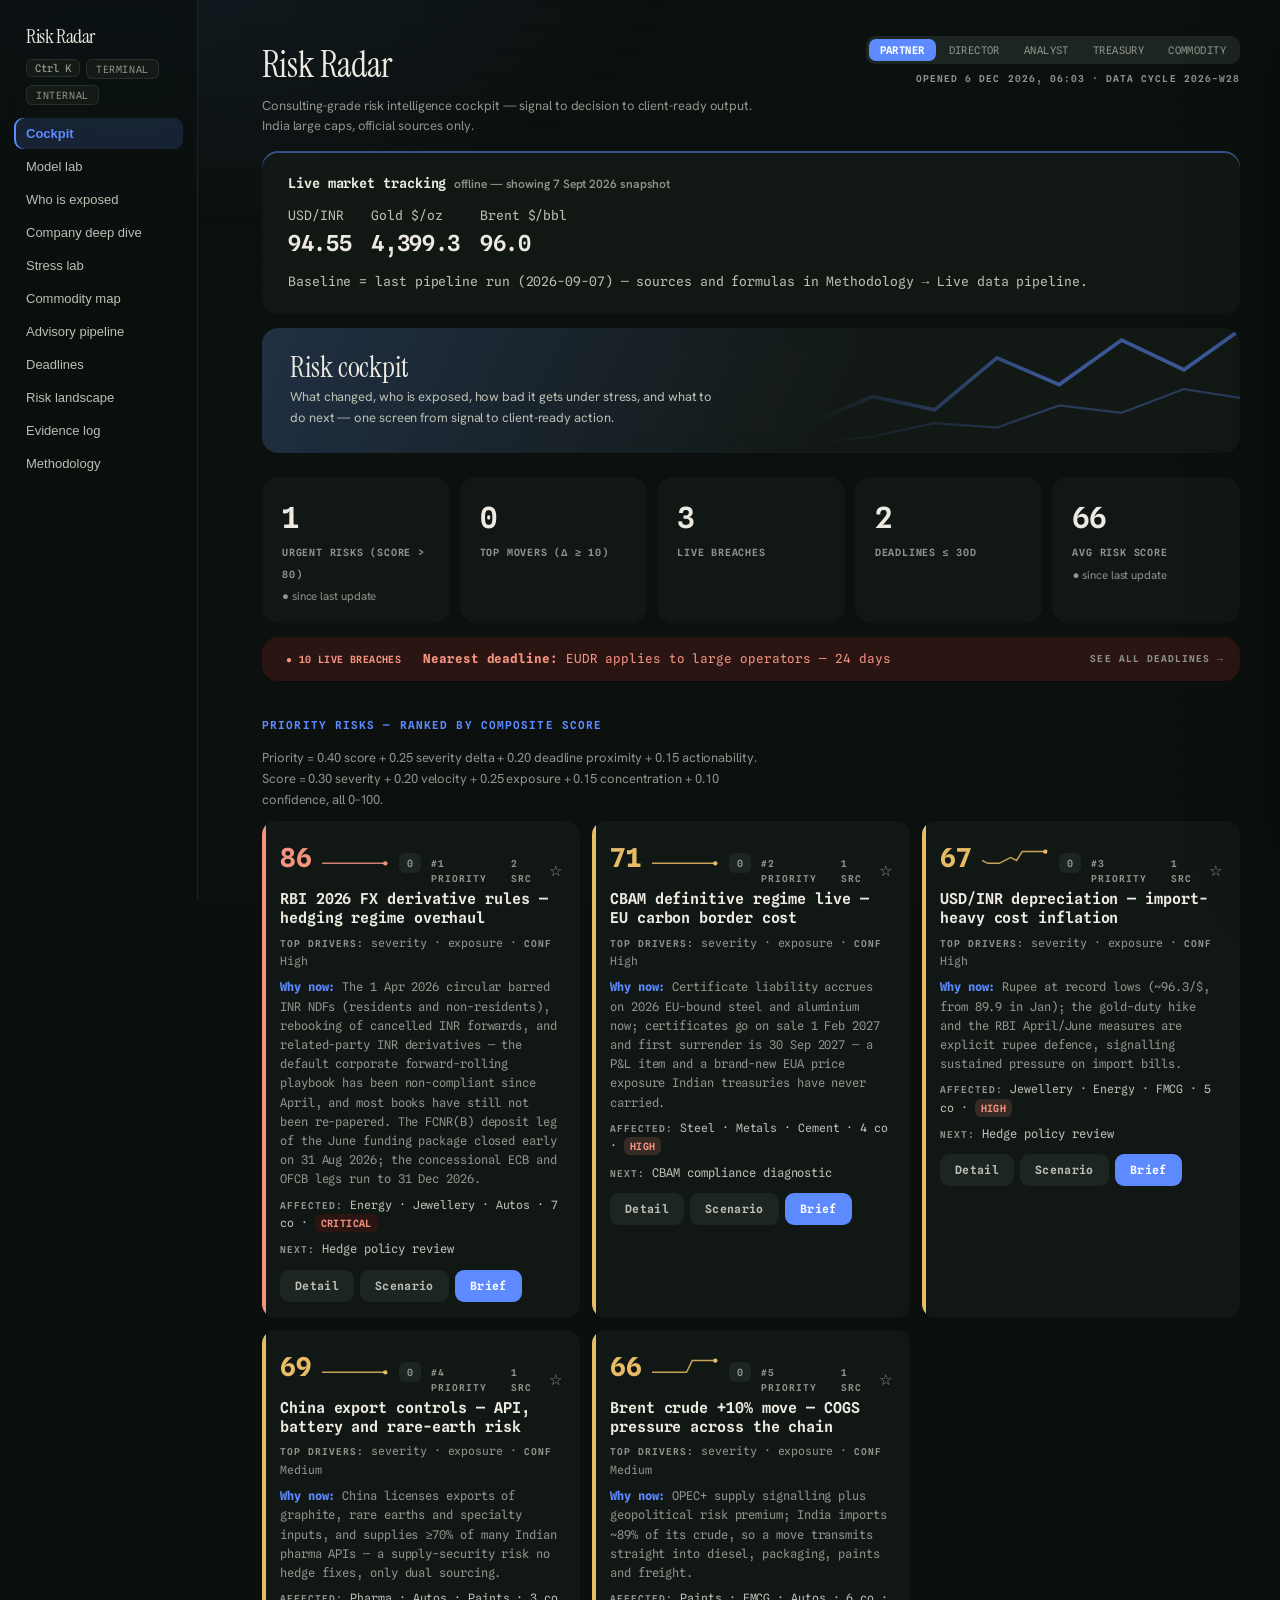
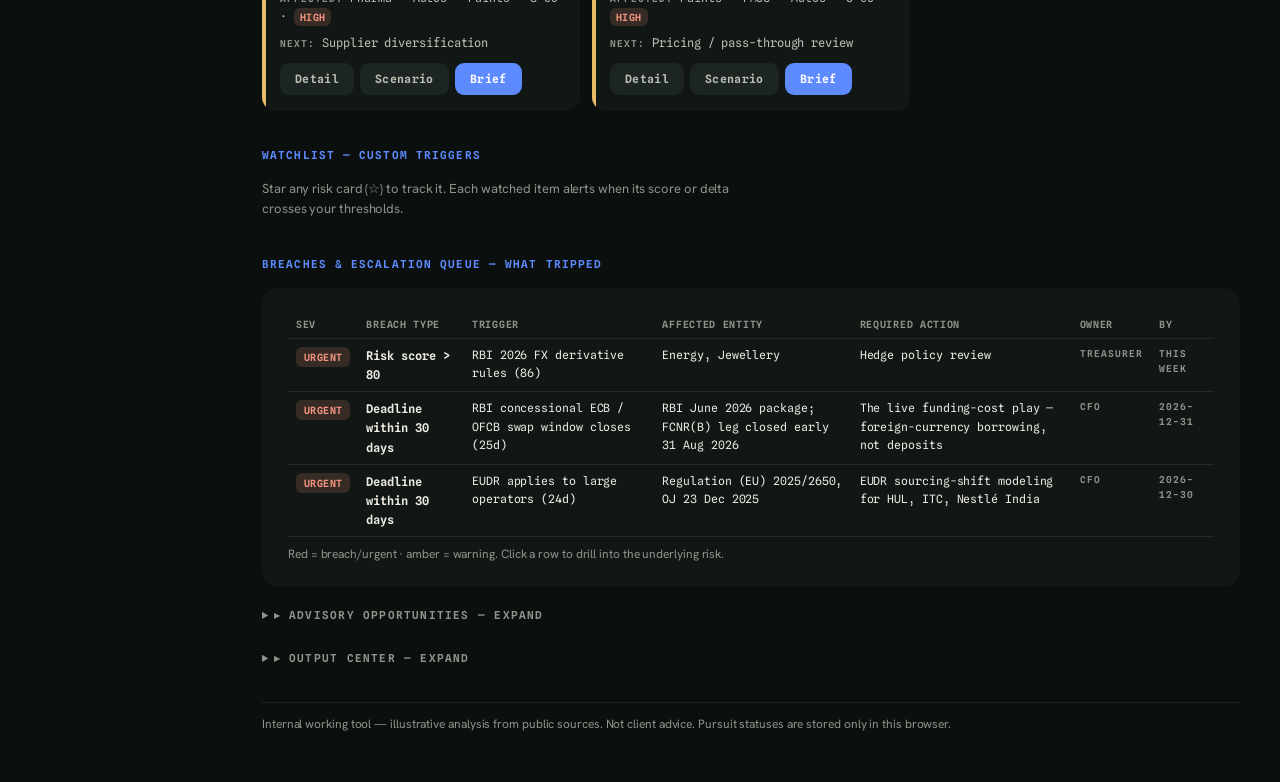
==== commit aa56f115: "Real model calculations on live data, three MCP servers, and a regulatory watch loop Correctness fir" ====
--- a/index.html
+++ b/index.html
@@ -4,7 +4,7 @@
 <meta charset="utf-8">
 <meta name="viewport" content="width=device-width, initial-scale=1">
 <title>Commodity &amp; Treasury Risk Radar — India</title>
-<meta name="build" content="2026-07-30-commodity-map-97-hedgeability-v18">
+<meta name="build" content="2026-09-07-engine-mcp-v19">
 <link rel="icon" href="data:image/svg+xml,%3Csvg xmlns='http://www.w3.org/2000/svg' viewBox='0 0 100 100'%3E%3Ccircle cx='50' cy='50' r='44' fill='%23002FA7'/%3E%3Ccircle cx='50' cy='50' r='26' fill='none' stroke='white' stroke-width='7'/%3E%3Ccircle cx='50' cy='50' r='8' fill='white'/%3E%3C/svg%3E">
 <link rel="preconnect" href="https://fonts.googleapis.com">
 <link rel="preconnect" href="https://fonts.gstatic.com" crossorigin>
@@ -175,13 +175,14 @@
 input[type=range]:hover::-webkit-slider-thumb{box-shadow:0 0 0 6px color-mix(in srgb,var(--accent) 24%,transparent)}
 input[type=range]:active::-webkit-slider-thumb{box-shadow:0 0 0 8px color-mix(in srgb,var(--accent) 28%,transparent)}
 /* Editorial theme — units.gr-inspired bright minimalism: true off-white, charcoal ink, generous air, one confident accent */
-body.editorial{--bg:#FBFBFA;--card:#F3F3F1;--card2:#EAEAE7;--ink:#16171A;--ink2:#4E5056;--ink3:#666970;--line:rgba(20,22,26,.12);--accent:#1B3BB3;--redbg:#F7E9E6;--red:#A3341C;--amberbg:#F3ECDA;--amber:#704A08;--tealbg:#E2EFE7;--teal:#155437}
+body.editorial{--bg:#FBFBFA;--card:#F3F3F1;--card2:#EAEAE7;--ink:#16171A;--ink2:#54555B;--ink3:#87888E;--line:rgba(20,22,26,.09);--accent:#1B3BB3;--redbg:#F7E9E6;--red:#A3341C;--amberbg:#F3ECDA;--amber:#7A5410;--tealbg:#E2EFE7;--teal:#1B5E40}
 body.editorial::before{background:radial-gradient(760px 440px at 88% -6%,rgba(27,59,179,.05),transparent 62%)}
 body.editorial h1{letter-spacing:-0.035em}
 body.editorial .card{box-shadow:0 1px 2px rgba(16,16,19,.05)}
 body.editorial ::selection{background:var(--accent);color:#fff}
 .themebtn{font-family:'Spline Sans Mono',ui-monospace,monospace;font-size:10px;letter-spacing:.06em;color:var(--ink3);border:1px solid var(--line);border-radius:6px;padding:3px 9px;cursor:pointer;background:var(--card);text-transform:uppercase}
 .themebtn:hover{color:var(--accent);border-color:var(--accent)}
+body.client .bd{display:none!important}
 /* Per-tab hue, glass surfaces, hero cover art */
 :root{--th:#5D8BFF}
 #tabhero{position:relative;border-radius:16px;overflow:hidden;padding:24px 28px;margin:0 0 24px;min-height:96px;display:flex;flex-direction:column;justify-content:center;background:linear-gradient(115deg,color-mix(in srgb,var(--th) 20%,transparent),transparent 60%),color-mix(in srgb,var(--card) 82%,transparent);backdrop-filter:blur(10px);-webkit-backdrop-filter:blur(10px);animation:rise .5s cubic-bezier(.22,1,.36,1) backwards}
@@ -210,7 +211,7 @@
 .rk .rkt{font-size:15px;font-weight:600;color:var(--ink);line-height:1.25;font-family:'Spline Sans Mono',ui-monospace,monospace}
 .chip{display:inline-flex;align-items:center;gap:4px;font-family:'Spline Sans Mono',ui-monospace,monospace;font-size:10px;font-weight:600;letter-spacing:.04em;text-transform:uppercase;padding:2px 8px;border-radius:6px}
 .sev5{background:var(--redbg);color:var(--red)}.sev4{background:color-mix(in srgb,var(--red) 16%,transparent);color:var(--red)}.sev3{background:var(--amberbg);color:var(--amber)}.sev2{background:var(--tealbg);color:var(--teal)}.sev1{background:var(--card2);color:var(--ink3)}
-.lab{font-family:'Spline Sans Mono',ui-monospace,monospace;font-size:11px;letter-spacing:.08em;text-transform:uppercase;color:var(--ink3);font-weight:600}
+.lab{font-family:'Spline Sans Mono',ui-monospace,monospace;font-size:9.5px;letter-spacing:.11em;text-transform:uppercase;color:var(--ink3);font-weight:600}
 .hx{border-collapse:separate;border-spacing:3px;font-size:11px}
 .hx th{font-weight:500;color:var(--ink3);font-size:10px;padding:3px;text-align:center;white-space:nowrap}
 .hx th.rw{text-align:right;padding-right:8px;max-width:130px}
@@ -247,59 +248,47 @@
 .mbody p,.mbody li{font-family:'Hanken Grotesk',sans-serif;font-size:13.5px;line-height:1.6;color:var(--ink2)}
 .mbody .doc-h1{font-family:'Instrument Serif',Georgia,serif;font-size:26px;color:var(--ink);margin:6px 0 2px}
 @media(max-width:920px){.drawer{width:100%;padding:22px}}
-.viewtabs{display:flex;gap:6px;flex-wrap:wrap;margin:-12px 0 18px;padding:8px 0;border-bottom:1px solid var(--line)}
-.viewtabs .tabbtn{border:none;background:transparent;color:var(--ink3);padding:7px 11px;border-radius:8px;cursor:pointer;font:500 11px 'Spline Sans Mono',ui-monospace,monospace}
-.viewtabs .tabbtn.on{background:var(--card2);color:var(--th)}
-.linkbtn{border:0;background:transparent;color:var(--th);padding:0;text-decoration:underline;cursor:pointer;font:inherit}
-textarea{box-sizing:border-box;padding:9px 11px;border:1px solid var(--line);border-radius:9px;background:var(--card2);color:var(--ink);font:12px 'Spline Sans Mono',ui-monospace,monospace;resize:vertical}
-@media(max-width:560px){
-  body{padding:12px;overflow-x:hidden}
-  .wrap{min-width:0}
-  .tabs{display:grid;grid-template-columns:repeat(4,minmax(0,1fr));overflow:visible;gap:2px;padding:8px 0}
-  .tabs .tabbtn{padding:8px 4px;text-align:center;font-size:10.5px}
-  .viewtabs{flex-wrap:nowrap;overflow-x:auto;margin-top:-14px}
-  .viewtabs .tabbtn{white-space:nowrap;min-height:40px}
-  .card,.rk,.oc{padding-left:13px;padding-right:13px}
-  #live .mrow{display:grid;grid-template-columns:repeat(2,minmax(0,1fr));gap:8px}
-  .persona{width:100%;display:grid;grid-template-columns:repeat(3,minmax(0,1fr))}
-  .persona button{padding:7px 4px}
-  select,input[type=search],input[type=text],input[type=number]{max-width:100%;min-width:0!important}
-  #tabhero{padding:19px 18px}
-  #tabhero .ht{font-size:25px}
-}
 </style>
 </head>
 <body>
-<div class="brand no-print"><span>Risk Radar</span><span class="brow"><button class="kbd" onclick="cmdOpen()" title="Open command menu">Ctrl K</button><button class="themebtn" id="themebtn" onclick="toggleTheme()" title="Switch visual theme">Terminal</button></span></div>
+<div class="brand no-print"><span>Risk Radar</span><span class="brow"><button class="kbd" onclick="cmdOpen()" title="Open command menu">Ctrl K</button><button class="themebtn" id="themebtn" onclick="toggleTheme()" title="Switch visual theme">Terminal</button><button class="themebtn" id="clientbtn" onclick="toggleClient()" title="Client-safe mode hides the pipeline, pursuit statuses, talking points and rival activity">Internal</button></span></div>
 <div class="wrap">
 <div style="display:flex;justify-content:space-between;align-items:flex-start;gap:16px;flex-wrap:wrap">
   <div>
     <h1>Risk Radar</h1>
-    <p class="sub" style="margin:2px 0 0">Evidence-led risk decision support for Indian companies. Public sources, dated market data, and clearly labelled estimates.</p>
+    <p class="sub" style="margin:2px 0 0">Consulting-grade risk intelligence cockpit — signal to decision to client-ready output. India large caps, official sources only.</p>
   </div>
   <div class="no-print" style="display:flex;flex-direction:column;align-items:flex-end;gap:7px">
     <div class="persona" id="persona">
       <button data-persona="partner" class="on">Partner</button>
+      <button data-persona="director">Director</button>
+      <button data-persona="analyst">Analyst</button>
       <button data-persona="treasury">Treasury</button>
-      <button data-persona="analyst">Analyst</button>
+      <button data-persona="commodity">Commodity</button>
     </div>
     <span class="lab" id="lastupd">updated —</span>
   </div>
 </div>
 
 <div class="card" id="live">
-  <div style="font-weight:600">Data health <span class="meta" id="livestatus">connecting…</span></div>
+  <div style="font-weight:600">Live market tracking <span class="meta" id="livestatus">connecting…</span></div>
   <div class="mrow" id="liverates"></div>
   <div id="livesignal" style="font-size:13px;color:var(--ink2)"></div>
 </div>
 
-<div class="tabs no-print" aria-label="Primary workspaces">
-  <button class="tabbtn on" data-workspace="radar">Radar</button>
-  <button class="tabbtn" data-workspace="explore">Explore</button>
-  <button class="tabbtn" data-workspace="scenarios">Scenarios</button>
-  <button class="tabbtn" data-workspace="trust">Trust</button>
+<div class="tabs no-print">
+  <button class="tabbtn on" data-tab="cockpit">Cockpit</button>
+  <button class="tabbtn" data-tab="models">Model lab</button>
+  <button class="tabbtn" data-tab="companies">Who is exposed</button>
+  <button class="tabbtn" data-tab="deepdive">Company deep dive</button>
+  <button class="tabbtn" data-tab="scenarios">Stress lab</button>
+  <button class="tabbtn" data-tab="commodities">Commodity map</button>
+  <button class="tabbtn bd" data-tab="pipeline">Advisory pipeline</button>
+  <button class="tabbtn" data-tab="calendar">Deadlines</button>
+  <button class="tabbtn" data-tab="overview">Risk landscape</button>
+  <button class="tabbtn bd" data-tab="cycles">Evidence log</button>
+  <button class="tabbtn" data-tab="methodology">Methodology</button>
 </div>
-<div class="viewtabs no-print" id="viewtabs" aria-label="Workspace views"></div>
 
 <div id="tabhero" class="no-print"></div>
 
@@ -311,22 +300,22 @@
 
 <div id="tab-models" style="display:none">
   <div style="display:flex;gap:12px;align-items:center;flex-wrap:wrap;margin:0 0 14px">
-    <label class="lab" for="mdlsel">Risk item</label>
+    <label class="lab">Risk item</label>
     <select id="mdlsel" style="min-width:280px;padding:8px 12px;border:none;border-radius:10px;background:var(--card);color:var(--ink);font-size:14px"></select>
     <span class="lab" id="mdlregime"></span>
   </div>
   <div id="mdltabs" style="display:flex;gap:6px;flex-wrap:wrap;margin:0 0 14px"></div>
-  <div id="mdlbody" aria-live="polite"></div>
+  <div id="mdlbody"></div>
 </div>
 
 <div id="tab-overview" style="display:none">
-  <p class="sub" id="firsttime" style="margin:0 0 10px;display:none">First time here? <button class="linkbtn" type="button" onclick="tab('methodology')">Open the 60-second reader's guide</button> — every term, color, and policy explained in plain English. <button class="linkbtn lab" type="button" onclick="document.getElementById('firsttime').style.display='none';try{localStorage.setItem('tpm-seen','1')}catch(e){}">dismiss ✕</button></p>
+  <p class="sub" id="firsttime" style="margin:0 0 10px;display:none">First time here? <a onclick="tab('methodology')">Open the 60-second reader's guide</a> — every term, color, and policy explained in plain English. <span class="lab" style="cursor:pointer" onclick="document.getElementById('firsttime').style.display='none';try{localStorage.setItem('tpm-seen','1')}catch(e){}">dismiss ✕</span></p>
   <div class="kpis" id="kpis"></div>
   <div id="gradestrip"></div>
   <h2>Risk landscape</h2>
   <div class="card" style="overflow-x:auto" id="quad"></div>
-  <h2>Highest mapped exposure</h2>
-  <div class="card" style="overflow-x:auto"><table class="t" id="toptargets"></table></div>
+  <h2 class="bd">Priority targets</h2>
+  <div class="card bd" style="overflow-x:auto"><table class="t" id="toptargets"></table></div>
   <h2>Next hard dates</h2>
   <div class="card" id="minical"></div>
 </div>
@@ -375,22 +364,9 @@
   <div class="lbl">Combined direct shock applied</div>
   <div id="evchips" style="display:flex;flex-wrap:wrap;gap:7px;margin:10px 0 26px;min-height:26px"></div>
   <h2 style="font-size:15px">Company margin impact — after pass-through, hedge & inventory</h2>
-  <div class="card" id="evimp" aria-live="polite"></div>
+  <div class="card" id="evimp"></div>
   <h2 style="font-size:15px">Most exposed products</h2>
-  <div class="card" id="evprod" aria-live="polite"></div>
-  <h2 style="font-size:15px">Portfolio cash-flow-at-risk</h2>
-  <div class="card">
-    <p class="sub" style="margin-top:0">Import a local CSV with columns <code>name,factor,amount_inr,sensitivity_sign,hedge_coverage_pct</code>. The file is processed only in this browser; it is not uploaded. CFaR is a variance–covariance estimate based on available volatilities and correlations, with assumptions shown alongside the result.</p>
-    <label style="display:block;margin:8px 0" for="portfolioown"><input id="portfolioown" type="checkbox"> I am authorised to use these positions on this device</label>
-    <div style="display:flex;gap:10px;align-items:center;flex-wrap:wrap"><label class="btn sec" for="portfoliofile">Choose portfolio CSV</label><input id="portfoliofile" type="file" accept=".csv,text/csv" disabled><button class="ghost" type="button" id="portfolioexample">Download example</button><button class="ghost" type="button" id="portfolioclear">Clear local portfolio</button></div>
-    <div id="portfolioout" aria-live="polite" style="margin-top:12px"></div>
-  </div>
-  <h2 style="font-size:15px">Hedge relationship diagnostics</h2>
-  <div class="card">
-    <p class="sub" style="margin-top:0">Paste matched exposure and hedging-instrument returns, one number per line. This computes correlation, regression slope, R² and dollar offset as diagnostics. It does not issue an Ind AS 109 accounting conclusion or apply a legacy bright-line pass/fail rule.</p>
-    <div style="display:grid;grid-template-columns:repeat(auto-fit,minmax(220px,1fr));gap:10px"><div><label for="hedgeexp">Exposure returns</label><textarea id="hedgeexp" rows="6" style="width:100%;margin-top:5px" placeholder="0.012&#10;-0.008&#10;0.004"></textarea></div><div><label for="hedgeinst">Hedge returns</label><textarea id="hedgeinst" rows="6" style="width:100%;margin-top:5px" placeholder="-0.011&#10;0.007&#10;-0.003"></textarea></div></div>
-    <button class="btn pri" type="button" id="hedgerun" style="margin-top:10px">Run diagnostics</button> <button class="ghost" type="button" id="hedgeclear">Clear local series</button><div id="hedgeout" aria-live="polite" style="margin-top:12px"></div>
-  </div>
+  <div class="card" id="evprod"></div>
 </div>
 
 <div id="tab-commodities" style="display:none">
@@ -427,11 +403,22 @@
 </div>
 
 
+<div id="tab-pipeline" class="bd" style="display:none">
+  <h2>Engagement pipeline</h2>
+  <p class="sub" style="margin-bottom:10px">Opportunities generated by the service-mapper agent from the latest cycle. Pursuit status is saved locally in this browser and survives regeneration.</p>
+  <div class="card" style="overflow-x:auto"><table class="t" id="pipetable"></table></div>
+</div>
+
 <div id="tab-calendar" style="display:none">
   <h2>Regulatory calendar</h2>
   <p class="sub" style="margin-bottom:10px">Hard dates from official documents; countdowns computed live each time the file opens.</p>
   <div class="card" style="overflow-x:auto" id="caltl"></div>
   <div class="card" style="overflow-x:auto"><table class="t" id="caltable"></table></div>
+</div>
+
+<div id="tab-cycles" class="bd" style="display:none">
+<h2>Cycle reports</h2>
+<div id="cycles"></div>
 </div>
 
 <div id="tab-methodology" style="display:none">
@@ -446,6 +433,7 @@
       <li><b>Company deep dive</b> — one company end to end: where every input physically comes from, product-by-product vulnerability, and its sensitivity to every shock.</li>
       <li><b>Stress lab</b> — stack real or custom shocks in either direction, edit sector pass-through / hedge / inventory assumptions, and rank company margin impact by band.</li>
       <li><b>Commodity map</b> — the relationship map: what is made from what, whose prices move together, and which countries control supply.</li>
+      <li><b>Advisory pipeline</b> — the resulting engagement opportunities with deadlines and a pursuit tracker.</li>
       <li><b>Deadlines</b> — dated regulatory obligations with live countdowns.</li>
       <li><b>Risk landscape / Evidence log</b> — the analytical quadrant, and the raw weekly research reports with every source cited.</li>
     </ul></details>
@@ -479,7 +467,7 @@
       <li><b>Forward contract</b> — an agreement to exchange currency at a fixed rate on a future date; the workhorse of Indian corporate FX hedging.</li>
       <li><b>Cancel-and-rebook</b> — the old habit of cancelling a forward and re-striking it when the market moved your way. The RBI barred this on 1 April 2026 (A.P. (DIR Series) Circular No. 03) — which is why every corporate hedge policy needs a rewrite.</li>
       <li><b>NDF (non-deliverable forward)</b> — an offshore bet on the rupee settled in dollars, without actually exchanging rupees. The RBI barred banks from offering these to residents and non-residents on 1 April 2026, pushing hedging onshore.</li>
-      <li><b>FCNR(B) deposit</b> — a foreign-currency account NRIs hold at Indian banks. From 8 June 2026 the RBI absorbs banks' full hedging cost (~280–300 bp) on fresh 3–5 year deposits via a swap facility (deposit window closes 30 Sep 2026) to pull dollars into India and defend the rupee.</li>
+      <li><b>FCNR(B) deposit</b> — a foreign-currency account NRIs hold at Indian banks. From 8 June 2026 the RBI absorbed banks' full hedging cost (~280–300 bp) on fresh 3–5 year deposits via a swap facility, to pull dollars into India and defend the rupee. <b>The deposit window closed early on 31 Aug 2026</b> (announced 15 Aug, brought forward from 30 Sep) after the scheme drew $52.3bn of FCNR(B) money and $56.9bn across all three routes; banks had to 11 Sep to execute the swaps. The parallel <b>ECB and OFCB</b> legs — foreign-currency borrowing rather than deposits — run to 31 Dec 2026 and are where the remaining funding-cost opportunity sits.</li>
       <li><b>ECB (external commercial borrowing)</b> — a foreign-currency loan taken by an Indian company; cheap until the rupee falls and repayment gets expensive.</li>
       <li><b>UFCE (unhedged foreign currency exposure)</b> — an RBI rule forcing banks to hold extra capital against borrowers who haven't hedged their FX debt — which makes unhedged clients expensive for banks.</li>
       <li><b>EUA (EU emissions allowance)</b> — the tradeable permit price of one tonne of CO2 in Europe; the price CBAM bills are calculated from, and a brand-new hedgeable risk for Indian exporters.</li>
@@ -492,7 +480,7 @@
     <details><summary>CBAM — the EU's carbon border tax (live since 1 Jan 2026)</summary><p style="font-size:14px">European factories pay for their CO2 emissions; CBAM makes importers pay the same, so foreign steel can't undercut European steel on carbon. Anyone selling steel, aluminum, cement, fertilizer, hydrogen, or electricity into the EU must count the emissions embedded in their goods and buy certificates priced off the EU carbon market. The liability started accruing 1 Jan 2026; certificates go on sale 1 Feb 2027; the first bill is due 30 Sep 2027. From 2027, importers must hold certificates covering 50% of embedded emissions each quarter (the Omnibus cut this from 80%), and 2027 purchases are priced off the 2026 quarterly-average ETS price. For Indian steel and aluminum exporters this is a new cost line and a new financial risk (the EUA price) their treasuries have never managed. Source: European Commission.</p></details>
     <details><summary>EUDR — the EU deforestation rule (applies 30 Dec 2026)</summary><p style="font-size:14px">To sell cocoa, coffee, palm oil, rubber, soy, wood, or cattle products in the EU, you must prove — with GPS coordinates of the farm plots — that the land wasn't deforested after 2020. Applies to large companies from 30 Dec 2026 (postponed twice; smaller firms mid-2027). For Indian FMCG and paper exporters this means traceability systems and possibly switching suppliers. Source: Regulation (EU) 2025/2650.</p></details>
     <details><summary>EU–India FTA — the trade deal (concluded 27 Jan 2026, not yet in force)</summary><p style="font-size:14px">The largest trade agreement either side has ever negotiated: tariffs dismantled both ways across a market of two billion people. Indian pharma, textiles, and auto components gain EU access; EU cars, wines, and machinery gain Indian access. It only takes effect after ratification (Council decision, EP consent, Indian Cabinet) — entry into force is expected in early 2027, with EU legal scrubbing concluding around July 2026. That timeline is the pitch window: companies whose euro revenue will grow are under-hedged today. Source: European Commission IP/26/184.</p></details>
-    <details><summary>RBI 2026 rupee defense — April rules, June funding package</summary><p style="font-size:14px">With the rupee sliding past 95/$, the RBI moved in two steps. <b>1 April 2026</b> — A.P. (DIR Series) Circular No. 03: banks barred from offering INR NDFs to residents or non-residents, rebooking of cancelled INR forwards banned, related-party INR derivatives barred. Every corporate forward-rolling playbook became non-compliant that day. <b>5–8 June 2026</b> — the funding package: the RBI absorbs banks' full hedging cost (~280–300 bp) on fresh 3–5 year FCNR(B) deposits mobilised to 30 Sep 2026 (USD deposit rates jumped to 5.5–7.1%), plus concessional currency swaps on state-owned companies' foreign loans. Net effect: hedge policies need re-papering now, and the funding arbitrage is time-boxed — the single biggest treasury-advisory trigger in this dashboard. Sources: RBI circular of 1 Apr 2026; RBI June 2026 package.</p></details>
+    <details><summary>RBI 2026 rupee defense — April rules, June funding package</summary><p style="font-size:14px">With the rupee sliding past 95/$, the RBI moved in two steps. <b>1 April 2026</b> — A.P. (DIR Series) Circular No. 03: banks barred from offering INR NDFs to residents or non-residents, rebooking of cancelled INR forwards banned, related-party INR derivatives barred. Every corporate forward-rolling playbook became non-compliant that day. <b>5–8 June 2026</b> — the funding package: the RBI absorbed banks' full hedging cost (~280–300 bp) on fresh 3–5 year FCNR(B) deposits (USD deposit rates jumped to 5.5–7.1%), plus concessional currency swaps on state-owned companies' foreign loans. <b>Update 15 Aug 2026:</b> the FCNR(B) deposit leg was closed a month early, on 31 Aug instead of 30 Sep, after drawing $52.3bn ($56.9bn across all three routes to 13 Aug); swaps were executable to 11 Sep. The ECB and OFCB legs remain open to 31 Dec 2026. Net effect: the deposit arbitrage is gone, the borrowing arbitrage is live for another quarter, and the 1 April rules still make every unreformed forward-rolling policy non-compliant — that re-papering is now the durable trigger. Sources: RBI circular of 1 Apr 2026; RBI June 2026 package; Business Standard and Gulf News on the 15 Aug early closure.</p></details>
     <details><summary>US Section 232 — metal tariffs (restructured Apr–Jun 2026)</summary><p style="font-size:14px">US national-security tariffs on metals: 50% on goods that are almost entirely steel/aluminum/copper, 25% on metal-heavy derivatives, a temporary 15% on industrial equipment until end-2027, and exemption below 15% metal content. Keeps the US market expensive for Indian metal exporters — pushing volumes toward the EU, where CBAM is waiting. Source: White House proclamations, Apr and Jun 2026.</p></details>
     <details><summary>China export controls — the refining chokepoint</summary><p style="font-size:14px">China dominates the processing (not necessarily mining) of many critical inputs — ~65–70% of lithium refining, ~90% of graphite, most rare earths, the majority of India's pharma raw materials (APIs). Since 2023 it has progressively required export licenses on several of these. For India this is a supply-security risk that no hedge fixes — only dual sourcing and inventories. Sources: IEA; Dept of Pharmaceuticals.</p></details>
     <details><summary>India's own levers — gold duty and the carbon market</summary><p style="font-size:14px">India raised bullion import duty from 6% to 15% (10% basic customs duty + 5% AIDC, silver included) effective 13 May 2026, explicitly to slow dollar outflows and defend the rupee (gold imports hit a record $72B in FY26 — hitting jewellers like Titan directly). Separately, India's Carbon Credit Trading Scheme (CCTS) is phasing in a domestic carbon price that will eventually reach cement, steel, and power — CBAM logic, applied at home. Sources: CBIC/Commerce Ministry; Ministry of Power.</p></details>
@@ -503,14 +491,14 @@
     <table class="t">
       <tr><th>Lens</th><th>How it is scored</th></tr>
       <tr><td>Commodity</td><td>Computed: Σ (cost-base weight × 0.4 supply concentration + 0.4 India import share + 0.2 price volatility). Weights from annual reports where disclosed, otherwise labeled estimates; concentration and import shares from USGS, PPAC, IEA, USDA, ICCO, Ministry of Steel.</td></tr>
-      <tr><td>Policy</td><td>Computed from the latest curated impact status (urgent 5, material 4, watch 3, none 1). Source type and confidence are retained; secondary sources require primary verification.</td></tr>
+      <tr><td>Policy</td><td>Computed from the latest weekly cycle's impact status (urgent 5, material 4, watch 3, none 1). Official documents only.</td></tr>
       <tr><td>Currency</td><td>Qualitative rating from disclosed FX structures: foreign-currency debt, royalty flows, revenue/cost currency mismatch.</td></tr>
       <tr><td>Financial</td><td>Qualitative rating from disclosed balance-sheet posture (net cash vs capex leverage vs refinancing dependence).</td></tr>
       <tr><td>Concentration</td><td>Qualitative rating: product, customer, geography, or single-segment profit dependence per segment disclosures.</td></tr>
       <tr><td>Transition</td><td>Qualitative rating: decarbonization exposure, technology shifts, documented competitive disruption.</td></tr>
     </table>
     <div class="lbl">Data pipeline</div>
-    <p style="font-size:14px">A daily GitHub Actions job runs <code>scripts/pipeline.py</code>, writes dated market observations to <code>data/latest.json</code>, appends score history, and executes a publication gate. Market sources and their states (live, delayed, manual, or stale) are recorded in <code>data/health.json</code>. Regulatory and company evidence is curated separately in the evidence registry with URL, date, source type, confidence, and verification status. If validation fails, the pipeline stops before publication.</p>
+    <p style="font-size:14px">A six-agent research cycle (planner → document scout → risk analyst → company mapper → rival monitor → service mapper) scans EUR-Lex, European Commission DGs, Consilium, RBI, DGFT, CBIC, PIB, WTO, USTR, Federal Register, and exchange filings. Reasoning is recorded before conclusions in each cycle JSON. Secondary sources are tagged and queued for primary retrieval. Cycle cadence is currently manual — cycle 2026-W28 (7 Jul 2026) is embedded; scheduled weekly automation ships with the live-data pipeline. Live market data: a daily GitHub Actions pipeline (scripts/pipeline.py, 18:30 IST) writes data/latest.json — ECB daily reference FX (frankfurter), EIA Brent/WTI/Henry Hub and IMF PCPS commodity indices (FRED, keyless), the LBMA gold PM fix, spot FX/gold (open.er-api.com / gold-api.com), and EUA plus the official CBAM certificate reference as dated manual marks. The page fetches it same-origin, with the embedded dated snapshot as offline fallback; an optional Alpha Vantage key remains as an analyst override for the correlation matrix.</p>
     <div class="lbl">Live data pipeline — computed statistics</div>
     <ul style="font-size:14px">
       <li><b>Volatility</b> — daily series (Brent, WTI, Henry Hub, LBMA gold, USD/INR): EWMA σ with λ = 0.94 (RiskMetrics), monthly = daily × √21. Monthly series (IMF PCPS): rolling 36-month std of monthly log returns. Feeds the Monte-Carlo model's σ (clamped 2–25%/month) where a real series exists; ratings remain the fallback for steel, coking coal, APIs, TiO2 and lithium, which have no free series.</li>
@@ -524,30 +512,34 @@
     <ul style="font-size:14px">
       <li>Company cost-share weights are estimates where issuers do not disclose input-cost breakdowns; anchored figures cite their filing.</li>
       <li>Qualitative lens scores are structured judgments from public facts — a prioritization layer, not measurements.</li>
-      <li>Scenario propagation carries 50% of an upstream price move to each downstream step. Cost pass-through, hedge cover, inventory, pricing power and elasticity are explicit user-adjustable assumptions; producer revenue is calculated as a separate channel.</li>
+      <li>Scenario mathematics assume 50% cost pass-through per processing step, no hedging or inventories — structural exposure, not price forecasts.</li>
     </ul>
-    <p class="meta">Illustrative analysis assembled from public sources and company disclosures. Not audit evidence, investment research, or client advice. Verify current primary sources before use.</p>
+    <p class="meta">Illustrative analysis assembled from public official sources and company disclosures for internal business development. Not audit evidence, investment research, or client advice. Verify primary sources before any external use.</p>
   </div>
 
   <div class="card">
     <div style="font-weight:600;margin-bottom:6px">Model governance — inventory and validation status</div>
-    <div id="modelregistry"><p class="meta">Loading the model registry…</p></div>
-  </div>
-  <div class="card" id="benchmarkcard">
-    <div style="font-weight:600;margin-bottom:6px">Market capability benchmark</div>
-    <p class="meta">Loading the dated benchmark registry…</p>
+    <div style="overflow-x:auto"><table class="t"><tr><th>Model</th><th>Family</th><th>Version</th><th>Validation</th><th>Owner</th><th>Next review</th></tr>
+      <tr><td>Objective rules</td><td>objective</td><td>1.2</td><td>Not yet validated — see Model lab → Validation</td><td>Risk analytics</td><td>Quarterly</td></tr>
+      
+      <tr><td>Monte Carlo quant</td><td>quant</td><td>1.2</td><td>Backtest harness; deterministic seed audit</td><td>Risk analytics</td><td>Quarterly</td></tr>
+      <tr><td>EVT + copula tail</td><td>tail</td><td>2.0</td><td>GPD fit diagnostics in-card; market-history fit pending</td><td>Risk analytics</td><td>Quarterly</td></tr>
+      <tr><td>Network contagion</td><td>network</td><td>1.1</td><td>Graph audit vs disclosed cost shares</td><td>Risk analytics</td><td>Semi-annual</td></tr>
+      <tr><td>Regime forecast</td><td>forecast</td><td>1.3 (calibrated)</td><td>Backtest harness — see Model lab → Backtest</td><td>Risk analytics</td><td>Monthly until fitted</td></tr>
+      <tr><td>Ensemble</td><td>ensemble</td><td>1.2</td><td>Disagreement monitoring live; weight optimization Phase 3</td><td>Head of risk</td><td>Quarterly</td></tr>
+    </table></div>
+    <p class="meta" style="margin:8px 0 0">Every model's constants and blind spots are disclosed in its card under "Parameters &amp; limits". No validation metrics exist yet: backtesting needs realised outcomes and the tool has not run long enough to have any. Model lab → Validation reports the real score history accumulating in data/history.json and states what is still missing. The previous synthetic-outcome backtest was removed because its mock was constructed so the ensemble won.</p>
   </div>
 </div>
 
-<p class="meta no-print" style="margin-top:28px;border-top:1px solid var(--line);padding-top:12px">Public decision-support demonstration. Market data may be delayed or manually maintained; estimates are not audit evidence, investment research, or client advice.</p>
-
-<div id="cmdk" role="dialog" aria-modal="true" aria-label="Command menu"><div class="cmdbox"><input id="cmdq" aria-label="Search commands" placeholder="Jump to a company, commodity, scenario, or view…" autocomplete="off"><div class="cmdlist" id="cmdlist"></div></div></div>
+<p class="meta no-print" style="margin-top:28px;border-top:1px solid var(--line);padding-top:12px">Internal working tool — illustrative analysis from public sources. Not client advice. Pursuit statuses are stored only in this browser.</p>
+
+<div id="cmdk" role="dialog" aria-label="Command menu"><div class="cmdbox"><input id="cmdq" placeholder="Jump to a company, commodity, scenario, or view…" autocomplete="off"><div class="cmdlist" id="cmdlist"></div></div></div>
 
 <div id="scrim" onclick="closeDrawer()"></div>
-<aside class="drawer" id="drawer" role="dialog" aria-modal="true" aria-label="Risk detail"></aside>
-<div class="modal" id="briefmodal" role="dialog" aria-modal="true" aria-label="Generated brief"><div class="mbox"><div class="mh"><span class="lab" id="briefkind">brief</span><span style="flex:1"></span><button class="btn sec" onclick="copyBrief()">Copy</button><button class="btn sec" onclick="downloadBrief()">Download .md</button><button class="btn sec" onclick="printBriefDoc()">Print</button><button class="btn sec" onclick="closeBrief()">Close</button></div><div class="mbody" id="briefbody"></div></div></div>
-
-<script src="app/models/core.js"></script>
+<aside class="drawer" id="drawer" role="dialog" aria-label="Risk detail"></aside>
+<div class="modal" id="briefmodal" role="dialog" aria-label="Generated brief"><div class="mbox"><div class="mh"><span class="lab" id="briefkind">brief</span><span style="flex:1"></span><button class="btn sec" onclick="copyBrief()">Copy</button><button class="btn sec" onclick="downloadBrief()">Download .md</button><button class="btn sec" onclick="printBriefDoc()">Print</button><button class="btn sec" onclick="closeBrief()">Close</button></div><div class="mbody" id="briefbody"></div></div></div>
+
 <script>
 const DATA = {
   companies: [
@@ -1355,22 +1347,82 @@
 </script>
 <script>
 DATA.impacts = {
-  "tatasteel": [{"cycle":"2026-W28","policies":["CBAM","Section 232","RBI FX rules (Apr–Jun 2026)"],"exposure":"EU is a core market (incl. own EU operations); CBAM liability accrues on Indian-origin exports from Jan 2026; coking coal ~85% imported adds INR cost risk under rupee pressure.","risk":"urgent","responses":["Quantify CBAM and EUA exposure","Review hedge-policy compliance","Run combined commodity and currency stress"]}],
-  "jswsteel": [{"cycle":"2026-W28","policies":["CBAM","Section 232","RBI FX rules (Apr–Jun 2026)"],"exposure":"Exports to EU face certificate liability; US derivatives tariffs push diversion; large USD borrowing base affected by hedging-rule changes.","risk":"urgent","responses":["Quantify CBAM and EUA exposure","Review hedge-policy compliance","Run combined commodity and currency stress"]}],
-  "hindalco": [{"cycle":"2026-W28","policies":["CBAM","Section 232"],"exposure":"Aluminum in CBAM scope; Novelis straddles US/EU tariff regimes; energy-intensive smelting sensitive to carbon-cost signals.","risk":"material","responses":["Quantify CBAM and EUA exposure"]}],
-  "reliance": [{"cycle":"2026-W28","policies":["RBI FX rules (Apr–Jun 2026)","EU-India FTA"],"exposure":"Largest corporate FX book in the universe (crude imports, USD debt); forwards cancel/rebook bar forces hedge-program redesign; petchem exports gain under FTA.","risk":"material","responses":["Review hedge-policy compliance"]}],
-  "titan": [{"cycle":"2026-W28","policies":["Gold duty hike May 2026","RBI FX rules (Apr–Jun 2026)"],"exposure":"Gold ~55% of cost base, ~99% imported; duty hike raises landed cost directly; INR pressure compounds; gold-lease hedging structures touched by derivative rules.","risk":"urgent","responses":["Review hedge-policy compliance","Run combined gold and INR stress"]}],
-  "sunpharma": [{"cycle":"2026-W28","policies":["EU-India FTA","RBI FX rules (Apr–Jun 2026)"],"exposure":"Pharma is a headline FTA winner — EU revenue share set to grow, expanding EUR exposure beyond current hedge sizing.","risk":"material","responses":["Review EUR-INR exposure sizing"]}],
-  "maruti": [{"cycle":"2026-W28","policies":["EU-India FTA","RBI FX rules (Apr–Jun 2026)"],"exposure":"EU auto tariff dismantling raises import competition; JPY royalty and import exposure meets new hedging constraints.","risk":"watch","responses":["Review hedge-policy compliance"]}],
-  "tatamotors": [{"cycle":"2026-W28","policies":["EU-India FTA","CBAM","RBI FX rules (Apr–Jun 2026)"],"exposure":"JLR gives direct EU/UK revenue exposure; group steel/battery inputs; multi-currency book under new RBI rules.","risk":"material","responses":["Review hedge-policy compliance","Review EUR-INR exposure sizing"]}],
-  "mm": [{"cycle":"2026-W28","policies":["EU-India FTA","RBI FX rules (Apr–Jun 2026)"],"exposure":"EU competition in SUVs/tractors post-FTA; moderate import book.","risk":"watch","responses":["Review hedge-policy compliance"]}],
-  "hul": [{"cycle":"2026-W28","policies":["EUDR","RBI FX rules (Apr–Jun 2026)"],"exposure":"Palm derivatives ~96% import-linked; EUDR traceability flows through Unilever group sourcing; INR pressure on the palm bill.","risk":"material","responses":["Run combined palm and INR stress","Model EUDR sourcing costs","Review hedge-policy compliance"]}],
-  "itc": [{"cycle":"2026-W28","policies":["EUDR"],"exposure":"Paperboard (wood), coffee and agri exports to EU require due-diligence statements from 30 Dec 2026.","risk":"watch","responses":["Model EUDR sourcing costs"]}],
-  "nestleindia": [{"cycle":"2026-W28","policies":["EUDR","RBI FX rules (Apr–Jun 2026)"],"exposure":"Cocoa and coffee inputs are EUDR commodities; import-cost INR risk on cocoa (75% imported).","risk":"watch","responses":["Model EUDR sourcing costs"]}],
-  "ongc": [{"cycle":"2026-W28","policies":["RBI FX rules (Apr–Jun 2026)"],"exposure":"PSU ECB concessional swap facility may affect funding costs; USD revenue partially natural-hedges.","risk":"watch","responses":["Review funding and natural-hedge position"]}],
-  "ultratech": [{"cycle":"2026-W28","policies":["CBAM"],"exposure":"Cement is CBAM-covered — relevant only for any EU-bound clinker/cement volumes (small today), but sets carbon-cost precedent for domestic pricing.","risk":"watch","responses":["Monitor CBAM exposure precedent"]}]
+  "tatasteel": [{"cycle":"2026-W28","policies":["CBAM","Section 232","RBI FX rules (Apr–Jun 2026)"],"exposure":"EU is a core market (incl. own EU operations); CBAM liability accrues on Indian-origin exports from Jan 2026; coking coal ~85% imported adds INR cost risk under rupee pressure.","risk":"urgent","services":["CBAM cost quantification and EUA exposure advisory","Hedge-policy redesign under RBI April 2026 FX rules","Combined commodity + currency stress testing"]}],
+  "jswsteel": [{"cycle":"2026-W28","policies":["CBAM","Section 232","RBI FX rules (Apr–Jun 2026)"],"exposure":"Exports to EU face certificate liability; US derivatives tariffs push diversion; large USD borrowing base affected by hedging-rule changes.","risk":"urgent","services":["CBAM cost quantification and EUA exposure advisory","Hedge-policy redesign under RBI April 2026 FX rules","Combined commodity + currency stress testing"]}],
+  "hindalco": [{"cycle":"2026-W28","policies":["CBAM","Section 232"],"exposure":"Aluminum in CBAM scope; Novelis straddles US/EU tariff regimes; energy-intensive smelting sensitive to carbon-cost signals.","risk":"material","services":["CBAM cost quantification and EUA exposure advisory"]}],
+  "reliance": [{"cycle":"2026-W28","policies":["RBI FX rules (Apr–Jun 2026)","EU-India FTA"],"exposure":"Largest corporate FX book in the universe (crude imports, USD debt); forwards cancel/rebook bar forces hedge-program redesign; petchem exports gain under FTA.","risk":"material","services":["Hedge-policy redesign under RBI April 2026 FX rules"]}],
+  "titan": [{"cycle":"2026-W28","policies":["Gold duty hike May 2026","RBI FX rules (Apr–Jun 2026)"],"exposure":"Gold ~55% of cost base, ~99% imported; duty hike raises landed cost directly; INR pressure compounds; gold-lease hedging structures touched by derivative rules.","risk":"urgent","services":["Hedge-policy redesign under RBI April 2026 FX rules","Combined commodity + currency stress testing (gold+INR)"]}],
+  "sunpharma": [{"cycle":"2026-W28","policies":["EU-India FTA","RBI FX rules (Apr–Jun 2026)"],"exposure":"Pharma is a headline FTA winner — EU revenue share set to grow, expanding EUR exposure beyond current hedge sizing.","risk":"material","services":["EUR-INR exposure build-out planning for FTA winners"]}],
+  "maruti": [{"cycle":"2026-W28","policies":["EU-India FTA","RBI FX rules (Apr–Jun 2026)"],"exposure":"EU auto tariff dismantling raises import competition; JPY royalty and import exposure meets new hedging constraints.","risk":"watch","services":["Hedge-policy redesign under RBI April 2026 FX rules"]}],
+  "tatamotors": [{"cycle":"2026-W28","policies":["EU-India FTA","CBAM","RBI FX rules (Apr–Jun 2026)"],"exposure":"JLR gives direct EU/UK revenue exposure; group steel/battery inputs; multi-currency book under new RBI rules.","risk":"material","services":["Hedge-policy redesign under RBI April 2026 FX rules","EUR-INR exposure build-out planning for FTA winners"]}],
+  "mm": [{"cycle":"2026-W28","policies":["EU-India FTA","RBI FX rules (Apr–Jun 2026)"],"exposure":"EU competition in SUVs/tractors post-FTA; moderate import book.","risk":"watch","services":["Hedge-policy redesign under RBI April 2026 FX rules"]}],
+  "hul": [{"cycle":"2026-W28","policies":["EUDR","RBI FX rules (Apr–Jun 2026)"],"exposure":"Palm derivatives ~96% import-linked; EUDR traceability flows through Unilever group sourcing; INR pressure on the palm bill.","risk":"material","services":["Combined commodity + currency stress testing (palm+INR)","EUDR sourcing-shift cost modeling with FX overlay","Hedge-policy redesign under RBI April 2026 FX rules"]}],
+  "itc": [{"cycle":"2026-W28","policies":["EUDR"],"exposure":"Paperboard (wood), coffee and agri exports to EU require due-diligence statements from 30 Dec 2026.","risk":"watch","services":["EUDR sourcing-shift cost modeling with FX overlay"]}],
+  "nestleindia": [{"cycle":"2026-W28","policies":["EUDR","RBI FX rules (Apr–Jun 2026)"],"exposure":"Cocoa and coffee inputs are EUDR commodities; import-cost INR risk on cocoa (75% imported).","risk":"watch","services":["EUDR sourcing-shift cost modeling with FX overlay"]}],
+  "ongc": [{"cycle":"2026-W28","policies":["RBI FX rules (Apr–Jun 2026)"],"exposure":"PSU ECB concessional swap facility is a direct funding-cost opportunity; USD revenue partially natural-hedges.","risk":"watch","services":["FCNR(B)/ECB funding-cost optimization"]}],
+  "ultratech": [{"cycle":"2026-W28","policies":["CBAM"],"exposure":"Cement is CBAM-covered — relevant only for any EU-bound clinker/cement volumes (small today), but sets carbon-cost precedent for domestic pricing.","risk":"watch","services":["CBAM cost quantification (precedent monitoring)"]}]
 };
-DATA.cycles = [];
+DATA.cycles = [
+  {
+    "cycle":"2026-W28","dated":"2026-07-07",
+    "planning_questions":[
+      "Scope confirmed with user 2026-07-07: treasury & FX advisory services, all commodity classes, India large- and mid-cap universe (expanded from the original top-34 to 87 names, adding those with material input exposure below the large-cap line), weekly cloud automation.",
+      "Open: should banks be treated as prospects for the FCNR(B) window advisory, or only as distribution channel? Currently marked 'channel'.",
+      "Open: track EU-India FTA chapter-level tariff schedules when the legal text publishes in the Official Journal?",
+      "Open: add Tier-2 CBAM exposure (Indian suppliers of EU manufacturers) from cycle 2?",
+      "Open: gold duty hike currently cited to CNBC — primary CBIC notification to be pulled next cycle."
+    ],
+    "document_summary":[
+      {"item":"EU-India FTA — negotiations concluded 27 Jan 2026 (New Delhi summit); largest deal either side has concluded; pending legal scrubbing, Council decision, EP consent, Indian Cabinet approval.","citations":["https://ec.europa.eu/commission/presscorner/detail/en/ip_26_184","https://policy.trade.ec.europa.eu/eu-trade-relationships-country-and-region/countries-and-regions/india/eu-india-agreements/memo-eu-india-free-trade-agreement-chapter-chapter-summary_en"]},
+      {"item":"CBAM definitive regime in force 1 Jan 2026; 9 implementing/delegated acts adopted 17 Dec 2025; certificate sales open 1 Feb 2027; first surrender 30 Sep 2027 for 2026 imports; 50 t/yr de-minimis; downstream scope extension proposed.","citations":["https://taxation-customs.ec.europa.eu/news/cbam-successfully-entered-force-1-january-2026-2026-01-14_en","https://trade.ec.europa.eu/access-to-markets/en/news/start-definitive-period-cbam-eu"]},
+      {"item":"EUDR postponed to 30 Dec 2026 for large operators via Regulation (EU) 2025/2650 (OJ 23 Dec 2025); simplification package (May 2026) claims ~75% compliance-cost cut. Covers cattle, cocoa, coffee, palm oil, rubber, soya, wood.","citations":["https://www.consilium.europa.eu/en/press/press-releases/2025/12/18/deforestation-council-signs-off-targeted-revision-to-simplify-and-postpone-the-regulation/","https://trade.ec.europa.eu/access-to-markets/en/news/delay-until-december-2026-and-other-developments-implementation-eudr-regulation"]},
+      {"item":"RBI FX regime moved in two steps — (i) 1 Apr 2026, A.P. (DIR Series) Circular No. 03: INR NDFs barred for residents and non-residents; rebooking of cancelled INR derivatives banned; related-party INR derivatives barred. (ii) 5-8 Jun 2026 package: RBI absorbs ~280-300bp hedging cost on fresh 3-5y FCNR(B) deposits (deposit window originally to 30 Sep 2026; CRR/SLR exempt; rate ceiling withdrawn 17 Jun) [Corrected 2026-09-07: RBI brought the deposit window forward to 31 Aug 2026, announced 15 Aug, after $56.9bn of inflows; ECB/OFCB legs run to 31 Dec 2026]; concessional FX swaps for PSU ECBs. [Corrected 2026-07-16: earlier text misdated the April rules into the June package, and the prior RBI citation resolved to a withdrawn 2011 Master Circular]","citations":["https://worldtradescanner.com/03-RBI%20Circular-01.04.2026.htm","https://www.business-standard.com/finance/news/rbi-opens-fcnr-b-swap-window-to-attract-foreign-currency-deposits-126060900723_1.html","https://www.mufgresearch.com/fx/india-shoring-up-the-indian-rupee-rbi-june-2026-measures-8-june-2026/"]},
+      {"item":"US Section 232 restructuring: 2 Apr 2026 proclamation (50%/25%/15% tiers, sub-15% metal content exempt); further adjustment 1 Jun 2026 effective 8 Jun 2026.","citations":["https://www.whitehouse.gov/fact-sheets/2026/04/fact-sheet-president-donald-j-trump-strengthens-tariffs-on-steel-aluminum-and-copper-imports/","https://www.whitecase.com/insight-alert/united-states-modifies-steel-aluminum-and-copper-section-232-tariffs"]},
+      {"item":"India raised bullion import duty 6%→15% (BCD 10% + AIDC 5%, silver included) effective 13 May 2026 to arrest the rupee slide; gold imports a record USD 71.98 bn in FY2025-26. [secondary — CBIC notification to be pulled]","citations":["https://www.cnbc.com/2026/05/13/india-hikes-bullion-import-duties-to-arrest-rupee-slide.html","https://www.gold.org/goldhub/gold-focus/2026/05/india-gold-market-update-import-tightening"]}
+    ],
+    "risk_and_impact_analysis":[
+      "Step 1 — CBAM: certificate liability accrues on 2026 EU imports of steel/aluminum/cement etc., cash-settled from Sep 2027 and priced off EUA auctions. Creates a new cost line AND a new hedgeable risk (EUA price) for Indian metal exporters; accrual starts now, settlement later — a classic deferred-P&L trap.",
+      "Step 2 — FTA: concluded, unratified. On entry into force, EUR revenue share grows for pharma/textiles/auto components (EUR hedging undersized) while EU autos gain Indian access (domestic pricing pressure). Trigger to watch: ratification steps, not the announcement.",
+      "Step 3 — EUDR: from 30 Dec 2026 large operators placing cocoa, coffee, palm, rubber, wood products on the EU market need geolocation-verified due diligence; Indian FMCG and paper exporters face traceability and sourcing-shift costs.",
+      "Step 4 — RBI FX rules: the 1 Apr 2026 circular's rebooking bar breaks the default Indian corporate forward-rolling playbook and its NDF bar forces flows onshore (non-compliance runs from April, not June); the June FCNR(B) subsidized window is a dated funding arbitrage [Corrected 2026-09-07: the deposit leg closed 31 Aug 2026; the ECB/OFCB legs run to 31 Dec 2026]. Demand shock for hedge-policy redesign across all importers.",
+      "Step 5 — Section 232: US market stays penalized for metal derivatives, diverting Indian volumes toward the EU (where CBAM waits) and home market; export currency mix and margin volatility shift.",
+      "Step 6 — Rupee: duty hikes and the RBI package are officially framed as rupee defense — policy signals sustained INR pressure on import-heavy cost bases (crude 88.6% import-dependent per PPAC; gold ~99%; palm ~96%)."
+    ],
+    "rival_activity_analysis":[
+      "IBSFINtech named Leader in IDC MarketScape for AI-enabled embedded trade financing (Feb 2026); 400+ entities, USD 1tn+ processed — deepening reach into target treasury offices.",
+      "Kyriba pushing 'AI-orchestrated treasury' (KyribaLive 2026) with embedded FX/rates data — TMS vendors moving from execution toward analytics.",
+      "So-what: software rivals automate execution, not policy interpretation. RBI-2026 hedge-policy redesign and CBAM/EUA advisory are whitespace before vendors ship compliance modules."
+    ],
+    "affected_companies":["Tata Steel (urgent)","JSW Steel (urgent)","Titan (urgent)","Hindalco (material)","Reliance Industries (material)","Sun Pharma (material)","Tata Motors (material)","Hindustan Unilever (material)","Maruti Suzuki (watch)","Mahindra & Mahindra (watch)","ITC (watch)","Nestlé India (watch)","ONGC (watch)","UltraTech Cement (watch)"],
+    "suggested_services":[
+      "1. Hedge-policy redesign under RBI April 2026 FX rules — Reliance, Titan, Tata Motors, Maruti, JSW, Tata Steel, HUL (rules already in force; highest urgency).",
+      "2. FCNR(B)/ECB funding-cost optimization — ONGC, large USD borrowers, banks as channel. [Corrected 2026-09-07: the FCNR(B) deposit window closed early on 31 Aug 2026, not 30 Sep; the concessional ECB/OFCB legs run to 31 Dec 2026 and carry the remaining opportunity.]",
+      "3. CBAM cost quantification and EUA exposure advisory — Tata Steel, JSW Steel, Hindalco (before FY27 audit planning; certificates sell from Feb 2027).",
+      "4. EUR-INR exposure build-out planning for FTA winners — Sun Pharma, Tata Motors, auto-component exporters (pre-ratification window).",
+      "5. Combined commodity + currency stress testing — Titan (gold+INR), HUL (palm+INR), steelmakers (coking coal+INR).",
+      "6. EUDR sourcing-shift cost modeling with FX overlay — HUL, ITC, Nestlé India (H2 2026 budgeting)."
+    ],
+    "sources":[
+      "https://ec.europa.eu/commission/presscorner/detail/en/ip_26_184",
+      "https://policy.trade.ec.europa.eu/eu-trade-relationships-country-and-region/countries-and-regions/india/eu-india-agreements/memo-eu-india-free-trade-agreement-chapter-chapter-summary_en",
+      "https://taxation-customs.ec.europa.eu/news/cbam-successfully-entered-force-1-january-2026-2026-01-14_en",
+      "https://taxation-customs.ec.europa.eu/carbon-border-adjustment-mechanism_en",
+      "https://trade.ec.europa.eu/access-to-markets/en/news/start-definitive-period-cbam-eu",
+      "https://www.consilium.europa.eu/en/press/press-releases/2025/12/18/deforestation-council-signs-off-targeted-revision-to-simplify-and-postpone-the-regulation/",
+      "https://trade.ec.europa.eu/access-to-markets/en/news/delay-until-december-2026-and-other-developments-implementation-eudr-regulation",
+      "https://environment.ec.europa.eu/topics/forests/deforestation/regulation-deforestation-free-products_en",
+      "https://www.mufgresearch.com/fx/india-shoring-up-the-indian-rupee-rbi-june-2026-measures-8-june-2026/",
+      "https://worldtradescanner.com/03-RBI%20Circular-01.04.2026.htm",
+      "https://www.business-standard.com/finance/news/rbi-opens-fcnr-b-swap-window-to-attract-foreign-currency-deposits-126060900723_1.html",
+      "https://www.whitehouse.gov/fact-sheets/2026/04/fact-sheet-president-donald-j-trump-strengthens-tariffs-on-steel-aluminum-and-copper-imports/",
+      "https://www.whitecase.com/insight-alert/united-states-modifies-steel-aluminum-and-copper-section-232-tariffs",
+      "https://www.cnbc.com/2026/05/13/india-hikes-bullion-import-duties-to-arrest-rupee-slide.html",
+      "https://www.gold.org/goldhub/gold-focus/2026/05/india-gold-market-update-import-tightening",
+      "https://www.ibsfintech.com/",
+      "https://www.kyriba.com/news/kyribalive-2026-ai-orchestrated-treasury/"
+    ]
+  }
+];
 
 const worst = im => im.some(x=>x.risk==='urgent') ? 'urgent' : im.some(x=>x.risk==='material') ? 'material' : im.some(x=>x.risk==='watch') ? 'watch' : 'none';
 const order = {urgent:0, material:1, watch:2, none:3};
@@ -1386,6 +1438,7 @@
 }
 const oavg = id => lensScores(id).reduce((t,x)=>t+x[0],0)/6;
 const ograde = a => a>=3.75 ? ['Very high','#E24B4A'] : a>=3 ? ['High','#D85A30'] : a>=2.25 ? ['Moderate','#BA7517'] : ['Low','#1D9E75'];
+{ const _lc = document.getElementById('lastcycle'); if (_lc) _lc.textContent = DATA.cycles[DATA.cycles.length-1].cycle; }
 const grid = document.getElementById('cogrid'), panel = document.getElementById('panel');
 let current = null;
 
@@ -1445,7 +1498,7 @@
   if (wt.length) {
     h += `<div class="lbl">Risk factors and action openings</div>`;
     wt.forEach(r=>{
-      h += `<div style="margin:10px 0"><span class="pill">${r.t}</span><p style="font-size:14px;margin:6px 0 4px">${r.w}</p><div class="svc">Response: ${r.a}</div></div>`;
+      h += `<div style="margin:10px 0"><span class="pill">${r.t}</span><p style="font-size:14px;margin:6px 0 4px">${r.w}</p><div class="svc bd">Act: ${r.a}</div></div>`;
     });
   }
   if (!im.length) {
@@ -1455,8 +1508,8 @@
       h += `<div class="lbl">Policy impact — cycle ${f.cycle}</div>
       <div>${f.policies.map(p=>`<span class="pill">${p}</span>`).join('')}</div>
       <p style="font-size:14px;margin:8px 0">${f.exposure}</p>
-      <div><div class="lbl">Suggested responses</div>
-      ${(f.responses||[]).map(s=>`<div class="svc">${s}</div>`).join('')}</div>`;
+      <div class="bd"><div class="lbl">Suggested services</div>
+      ${f.services.map(s=>`<div class="svc">${s}</div>`).join('')}</div>`;
     });
     h += `</div>`;
   }
@@ -1467,35 +1520,83 @@
 grid.addEventListener('click', e=>{ const b=e.target.closest('[data-id]'); if(b) show(b.dataset.id); });
 document.getElementById('q').addEventListener('input', e=>drawGrid(e.target.value));
 
-function loadLive() {
+document.getElementById('cycles').innerHTML = DATA.cycles.slice().reverse().map(cy=>`
+  <div class="card">
+    <div style="font-weight:600">${cy.cycle} <span class="meta">— ${cy.dated}</span></div>
+    <details open><summary>Planning and open questions</summary><ul>${cy.planning_questions.map(x=>`<li>${x}</li>`).join('')}</ul></details>
+    <details><summary>Document summary (${cy.document_summary.length})</summary><ul>${cy.document_summary.map(d=>`<li>${d.item}<br><span class="cite">${d.citations.map(u=>`<a href="${u}" target="_blank" rel="noopener">${u}</a>`).join(' · ')}</span></li>`).join('')}</ul></details>
+    <details><summary>Risk and impact analysis (step-by-step)</summary><ol>${cy.risk_and_impact_analysis.map(x=>`<li>${x.replace(/^Step \d+ — /,'')}</li>`).join('')}</ol></details>
+    <details><summary>Rival activity</summary><ul>${cy.rival_activity_analysis.map(x=>`<li>${x}</li>`).join('')}</ul></details>
+    <details><summary>Affected companies</summary><div style="margin-top:6px">${cy.affected_companies.map(x=>`<span class="pill">${x}</span>`).join('')}</div></details>
+    <details><summary>Suggested services (ranked)</summary><ul>${cy.suggested_services.map(x=>`<li>${x}</li>`).join('')}</ul></details>
+    <details><summary>Sources (${cy.sources.length})</summary><ul>${cy.sources.map(u=>`<li><a href="${u}" target="_blank" rel="noopener">${u}</a></li>`).join('')}</ul></details>
+  </div>`).join('');
+
+async function loadLive() {
   const el = document.getElementById('liverates'), st = document.getElementById('livestatus'), sig = document.getElementById('livesignal');
-  const cell = (l,o) => `<span>${l}<br><b>${o.v.toLocaleString('en-IN')}</b><br><span class="meta">as of ${o.asof} · ${o.src}</span></span>`;
-  const sp=CDATA&&CDATA.spot;
-  if(!sp){ st.textContent='offline fallback'; el.innerHTML=''; sig.textContent=DATA.snapshot.note; return; }
-  window.LASTRATES={USD:1,INR:sp.usdinr.v,EUR:sp.eurinr?sp.usdinr.v/sp.eurinr.v:null,GBP:sp.gbpinr?sp.usdinr.v/sp.gbpinr.v:null};
-  const series=[['USD/INR',sp.usdinr],['EUR/INR',sp.eurinr],['Gold $/oz',sp.gold],['Brent $/bbl',sp.brent],['EUA €/t',sp.eua]].filter(x=>x[1]);
-  el.innerHTML=series.map(x=>cell(x[0],x[1])).join('');
-  const failures=HEALTH?Number(HEALTH.error_count||0):0, warnings=HEALTH?Number(HEALTH.warning_count||0):0;
-  st.textContent=`pipeline ${(CDATA.generated||'').slice(0,16).replace('T',' ')} · ${failures} ${failures===1?'error':'errors'} · ${warnings} ${warnings===1?'warning':'warnings'}`;
-  const states=HEALTH&&Array.isArray(HEALTH.sources)?HEALTH.sources.map(v=>`${v.id}: ${v.state}`).join(' · '):'source-state file unavailable';
-  sig.textContent='Publication gate: '+(failures?'failed':'passed')+' · '+states;
-}
-const TABS = ['cockpit','overview','calendar','companies','deepdive','commodities','scenarios','models','methodology'];
-const WORKSPACES = { radar:['cockpit','calendar'], explore:['companies','deepdive','commodities','overview'], scenarios:['scenarios','models'], trust:['methodology'] };
-const VIEW_LABELS = { cockpit:'Priority radar', calendar:'Actions & deadlines', companies:'Companies', deepdive:'Company detail', commodities:'Commodities', overview:'Landscape', scenarios:'Stress & portfolio', models:'Advanced models', methodology:'Evidence & governance' };
-const THUE = { cockpit:'#5D8BFF', models:'#C99BE0', overview:'#7FA8FF', companies:'#E8A24A', deepdive:'#86D0A8', scenarios:'#F49380', commodities:'#B39DFF', calendar:'#E8BC66', methodology:'#9CA3AF' };
+  const snap = DATA.snapshot;
+  const cell = (l,v,d) => `<span>${l}<br><b>${v}</b>${d!=null?`<br><span class="meta" style="color:${d>=0?'#E24B4A':'#1D9E75'}">${d>=0?'+':''}${d.toFixed(2)}% vs ${snap.date}</span>`:''}</span>`;
+  let rates = null, gold = null, src = [];
+  try { const r = await fetch('https://open.er-api.com/v6/latest/USD'); const j = await r.json(); if (j && j.rates && j.rates.INR) { rates = j.rates; src.push('open.er-api.com'); } } catch(e) {}
+  if (!rates) { try { const r = await fetch('https://api.frankfurter.dev/v1/latest?base=USD&symbols=INR,EUR,GBP,JPY,CHF'); const j = await r.json(); if (j && j.rates) { rates = j.rates; rates.USD = 1; src.push('frankfurter.dev (ECB)'); } } catch(e) {} }
+  try { const r = await fetch('https://api.gold-api.com/price/XAU'); const j = await r.json(); if (j && j.price) { gold = j.price; src.push('gold-api.com'); } } catch(e) {}
+  let h = '';
+  let inrMove = null;
+  if (rates) {
+    window.LASTRATES = rates;
+    const usdinr = rates.INR;
+    inrMove = (usdinr / snap.usdinr - 1) * 100;
+    h += cell('USD/INR', usdinr.toFixed(2), inrMove);
+    if (rates.EUR) h += cell('EUR/INR', (usdinr/rates.EUR).toFixed(2), null);
+    if (rates.GBP) h += cell('GBP/INR', (usdinr/rates.GBP).toFixed(2), null);
+    if (rates.JPY) h += cell('JPY/INR ×100', (usdinr/rates.JPY*100).toFixed(2), null);
+    if (rates.CHF) h += cell('CHF/INR', (usdinr/rates.CHF).toFixed(2), null);
+  }
+  if (gold) h += cell('Gold $/oz', Math.round(gold).toLocaleString(), (gold/snap.gold-1)*100);
+  if (h) {
+    const sp = (typeof CDATA !== 'undefined' && CDATA) ? CDATA.spot : null;
+    if (sp && sp.brent) h += cell('Brent $/bbl · EOD ' + sp.brent.asof, sp.brent.v.toFixed(1), null);
+    else h += cell('Brent $/bbl — snapshot ' + snap.date, snap.brent.toFixed(1), null);
+    if (sp && sp.eua) h += cell('EUA €/t · ' + sp.eua.asof, sp.eua.v.toFixed(1), null);
+    if (sp && sp.gold_inr_10g) h += cell('Gold ₹/10g (derived)', sp.gold_inr_10g.v.toLocaleString('en-IN'), null);
+    el.innerHTML = h;
+    st.textContent = 'live — ' + src.join(' + ') + (sp ? ' + pipeline ' + (CDATA.generated||'').slice(0,10) : '') + ', fetched ' + new Date().toLocaleString();
+    if (inrMove != null && Math.abs(inrMove) >= 0.3) {
+      const exposed = DATA.companies.map(c => {
+        const d = DATA.deps[c.id]||{}; let si = 0;
+        for (const k in d) si += d[k] * DATA.commodities[k][3];
+        return [c.id, c.name, si];
+      }).filter(x => x[2] > 5).sort((a,b) => b[2]-a[2]).slice(0,6);
+      const dir = inrMove > 0 ? 'weaker' : 'stronger';
+      sig.innerHTML = `Rupee is ${Math.abs(inrMove).toFixed(1)}% ${dir} than the ${snap.date} baseline. ` +
+        (inrMove > 0 ? 'Estimated import-cost pressure if this holds: ' : 'Import-cost relief for: ') +
+        exposed.map(x => `<span class="pill" data-id="${x[0]}" style="cursor:pointer">${x[1]} ${inrMove>0?'+':''}${(x[2]*inrMove/10000*100).toFixed(2)}%</span>`).join(' ');
+      sig.addEventListener('click', e => { const p = e.target.closest('[data-id]'); if (p) show(p.dataset.id); });
+    } else if (inrMove != null) {
+      sig.textContent = 'Rupee within 0.3% of the ' + snap.date + ' baseline — no acute import-cost signal.';
+    }
+  } else {
+    st.textContent = 'offline — showing ' + snap.date + ' snapshot';
+    el.innerHTML = cell('USD/INR', snap.usdinr.toFixed(2), null) + cell('Gold $/oz', snap.gold.toLocaleString(), null) + cell('Brent $/bbl', snap.brent.toFixed(1), null);
+    sig.textContent = snap.note;
+  }
+}
+const TABS = ['cockpit','models','overview','companies','deepdive','scenarios','commodities','pipeline','calendar','cycles','methodology'];
+const THUE = { cockpit:'#5D8BFF', models:'#C99BE0', overview:'#7FA8FF', companies:'#E8A24A', deepdive:'#86D0A8', scenarios:'#F49380', commodities:'#B39DFF', pipeline:'#5DBE9E', calendar:'#E8BC66', cycles:'#7FA8FF', methodology:'#9CA3AF' };
 const THERO = {
   cockpit:['Risk cockpit','What changed, who is exposed, how bad it gets under stress, and what to do next — one screen from signal to client-ready action.'],
-  models:['Advanced models','Five related experimental lenses on one risk — compare their range and disagreement without treating the result as an independent forecast.'],
+  models:['Model lab','Six independent model families plus a regime-aware ensemble on one risk — compare lenses, see where they disagree, and read the combined forecast.'],
   overview:['Risk landscape','The analytical picture across the full company universe — quadrant, grade mix, and the priority table.'],
   companies:['Company briefs','Six-lens risk assessment, commodity dependencies, product vulnerability, and policy exposure for every name.'],
   deepdive:['Company deep dive','One company end to end — supply chain traced to source, product flowchart, and sensitivity to every shock.'],
   scenarios:['Stress lab','Stack real events and dial custom moves in either direction; watch the impact cascade through the supply chain live.'],
   commodities:['Commodity intelligence','How inputs connect, whose prices move together, and which country chokepoints control supply.'],
+  pipeline:['Engagement pipeline','Every advisory opportunity the analysis surfaces, deadline-ranked, with a live pursuit tracker.'],
   calendar:['Regulatory calendar','Hard dates and live countdowns drawn from official documents.'],
-  methodology:['Evidence & governance','How every number is built, its source and freshness, plus current model validation status.']
+  cycles:['Research cycles','The raw research-cycle reports — reasoning first, every claim cited to an official source.'],
+  methodology:['Methodology & reader’s guide','How every number is built, plus a plain-English guide to the terms, colors, and policies.']
 };
-const TMOTIF = { cockpit:'wave', models:'net', overview:'bars', companies:'bars', scenarios:'wave', commodities:'net', deepdive:'net', calendar:'grid', methodology:'grid' };
+const TMOTIF = { cockpit:'wave', models:'net', overview:'bars', companies:'bars', pipeline:'bars', scenarios:'wave', cycles:'wave', commodities:'net', deepdive:'net', calendar:'grid', methodology:'grid' };
 function motif(kind) {
   const s = 'var(--th)';
   if (kind === 'bars') { let b=''; [30,55,40,70,50,85,60,95,72,58].forEach((h,i)=>b+=`<rect x="${i*28+8}" y="${100-h}" width="15" height="${h}" rx="3" fill="${s}" opacity="${(0.22+i*0.045).toFixed(2)}"/>`); return `<svg viewBox="0 0 290 100" preserveAspectRatio="xMaxYMid slice" width="100%" height="100%">${b}</svg>`; }
@@ -1509,22 +1610,43 @@
   h.innerHTML = `<div class="hmotif">${motif(TMOTIF[t]||'grid')}</div><div class="ht">${info[0]}</div><div class="hs">${info[1]}</div>`;
 }
 function tab(t) {
-  if (!TABS.includes(t)) return;
   TABS.forEach(x => {
     document.getElementById('tab-'+x).style.display = x===t ? '' : 'none';
+    document.querySelector(`[data-tab="${x}"]`).classList.toggle('on', x===t);
   });
-  const workspace = Object.keys(WORKSPACES).find(key => WORKSPACES[key].includes(t)) || 'radar';
-  document.querySelectorAll('[data-workspace]').forEach(button => button.classList.toggle('on', button.dataset.workspace === workspace));
-  document.getElementById('viewtabs').innerHTML = WORKSPACES[workspace].map(view => `<button class="tabbtn${view===t?' on':''}" data-subtab="${view}">${VIEW_LABELS[view]}</button>`).join('');
   document.documentElement.style.setProperty('--th', THUE[t] || '#5D8BFF');
   updateHero(t);
 }
-document.querySelector('.tabs').addEventListener('click', e => { const b = e.target.closest('[data-workspace]'); if (b) tab(WORKSPACES[b.dataset.workspace][0]); });
-document.getElementById('viewtabs').addEventListener('click', e => { const b = e.target.closest('[data-subtab]'); if (b) tab(b.dataset.subtab); });
+document.querySelector('.tabs').addEventListener('click', e => { const b = e.target.closest('[data-tab]'); if (b) tab(b.dataset.tab); });
 function goCompany(id) { tab('companies'); show(id); }
 
+const SVCMAP = [['RBI April 2026','In force since 1 Apr 2026',1],['FCNR','Deposit leg closed 31 Aug 2026; ECB/OFCB to 31 Dec 2026',1],['CBAM','Certificates Feb 2027; surrender Sep 2027',2],['EUR-INR','FTA in force expected early 2027',3],['stress testing','Risk-committee cycle',3],['EUDR','Applies 30 Dec 2026',4]];
+const svcMeta = s => { for (const m of SVCMAP) if (s.includes(m[0])) return m; return ['','Ongoing',3]; };
+function pipeRows() {
+  const rows = [];
+  for (const id in DATA.impacts) DATA.impacts[id].forEach(f => f.services.forEach(s => {
+    const m = svcMeta(s);
+    rows.push({id: id, co: DATA.companies.find(c=>c.id===id).name, svc: s, trig: f.policies.join(', '), win: m[1], u: m[2], risk: f.risk});
+  }));
+  rows.sort((a,b) => a.u-b.u || (order[a.risk]-order[b.risk]) || a.co.localeCompare(b.co));
+  return rows;
+}
+const STAT = ['New','Pitched','In discussion','Won','Parked'];
+function renderPipeline() {
+  const rows = pipeRows();
+  document.getElementById('pipetable').innerHTML =
+    `<tr><th>#</th><th>Company</th><th>Opportunity</th><th>Trigger</th><th>Window</th><th>Status</th></tr>` +
+    rows.map((r,i) => {
+      const key = 'tpm:' + r.id + ':' + r.svc.slice(0,40);
+      let cur = 'New'; try { cur = localStorage.getItem(key) || 'New'; } catch(e) {}
+      return `<tr><td>${i+1}</td><td data-go="${r.id}" style="font-weight:600;white-space:nowrap">${r.co}</td><td>${r.svc}</td><td class="meta">${r.trig}</td><td style="white-space:nowrap">${r.win}</td><td><select class="st" data-key="${key}">${STAT.map(s=>`<option${s===cur?' selected':''}>${s}</option>`).join('')}</select></td></tr>`;
+    }).join('');
+}
+document.getElementById('pipetable').addEventListener('change', e => { const s = e.target.closest('select.st'); if (s) try { localStorage.setItem(s.dataset.key, s.value); } catch(err) {} });
+document.getElementById('pipetable').addEventListener('click', e => { const r = e.target.closest('[data-go]'); if (r) goCompany(r.dataset.go); });
+
 const CAL = [
-  {d:'2026-09-30', t:'RBI subsidized FCNR(B) hedging window closes', s:'RBI June 2026 package', a:'Funding-cost optimization pitches must land before this'},
+  {d:'2026-12-31', t:'RBI concessional ECB / OFCB swap window closes', s:'RBI June 2026 package; FCNR(B) leg closed early 31 Aug 2026', a:'The live funding-cost play — foreign-currency borrowing, not deposits'},
   {d:'2026-12-30', t:'EUDR applies to large operators', s:'Regulation (EU) 2025/2650, OJ 23 Dec 2025', a:'EUDR sourcing-shift modeling for HUL, ITC, Nestlé India'},
   {d:'2027-02-01', t:'CBAM certificate sales open (central EU platform)', s:'EC implementing acts, 17 Dec 2025', a:'EUA hedging design decisions due before purchases begin'},
   {d:'2027-06-30', t:'EUDR applies to micro and small operators', s:'Regulation (EU) 2025/2650', a:'Supplier-tier readiness for exporters'},
@@ -1547,21 +1669,25 @@
 function renderOverview() {
   let urgent = 0, material = 0, watch = 0;
   for (const id in DATA.impacts) { const w = worst(DATA.impacts[id]); if (w==='urgent') urgent++; else if (w==='material') material++; else if (w==='watch') watch++; }
-  const days = Math.ceil((new Date('2026-09-30') - Date.now())/86400000);
+  let openings = 0; for (const id in DATA.watch) openings += DATA.watch[id].length;
+  const pr = pipeRows().length;
+  const days = Math.ceil((new Date('2026-12-31') - Date.now())/86400000);
   const kpi = (v,l,cap,go,cls) => `<div class="kpi${cls?' '+cls:''}"${go?` data-goto="${go}" role="button" tabindex="0"`:''}><b>${v}</b><span>${l}</span>${cap?`<div class="kcap">${cap}</div>`:''}</div>`;
   document.getElementById('kpis').innerHTML =
-    kpi(DATA.companies.length,'companies tracked','Public-company exposure universe','companies') +
+    kpi(DATA.companies.length,'companies tracked','Large listed Indian names across the covered sectors — any top-25 cut is a subset','companies') +
     kpi(urgent,'urgent policy impacts','Rules already in force that compel action now','companies') +
     kpi(material,'material impacts','Significant exposure with an open action window','companies') +
-    kpi(days + 'd','to FCNR window close','Hard RBI deadline — subsidized hedging ends 30 Sep 2026','calendar');
+    kpi(openings,'action openings','Documented weaknesses mapped to a sellable service','companies','bd') +
+    kpi(pr,'pipeline opportunities','Deadline-ranked in the Pipeline tab','pipeline','bd') +
+    kpi(days + 'd','to ECB/OFCB window close','Hard RBI deadline 31 Dec 2026. The FCNR(B) deposit leg closed early on 31 Aug 2026 after $56.9bn of inflows — the borrowing legs stay open','calendar');
   const score = id => { const w = worst(DATA.impacts[id]||[]); return (w==='urgent'?3:w==='material'?2:w==='watch'?1:0)*2 + oavg(id); };
   const top = DATA.companies.slice().sort((a,b)=>score(b.id)-score(a.id)).slice(0,6);
   document.getElementById('toptargets').innerHTML =
-    `<tr><th>Company</th><th>Overall risk</th><th>Policy status</th><th>Mapped issues</th><th>First response</th></tr>` +
+    `<tr><th>Company</th><th>Overall risk</th><th>Policy status</th><th>Openings</th><th>Lead opportunity</th></tr>` +
     top.map(c => {
       const g = ograde(oavg(c.id)), w = worst(DATA.impacts[c.id]||[]);
-      const response = (DATA.impacts[c.id] && DATA.impacts[c.id][0].responses && DATA.impacts[c.id][0].responses[0]) || 'Review evidence and exposure';
-      return `<tr data-go="${c.id}"><td style="font-weight:600;white-space:nowrap"><span class="cdot" style="background:${g[1]}"></span>${c.name}</td><td style="color:${g[1]};font-weight:600">${g[0]}</td><td>${w==='none'?'—':w}</td><td>${(DATA.watch[c.id]||[]).length}</td><td>${response}</td></tr>`;
+      const svc = (DATA.impacts[c.id] && DATA.impacts[c.id][0].services[0]) || '—';
+      return `<tr data-go="${c.id}"><td style="font-weight:600;white-space:nowrap"><span class="cdot" style="background:${g[1]}"></span>${c.name}</td><td style="color:${g[1]};font-weight:600">${g[0]}</td><td>${w==='none'?'—':w}</td><td>${(DATA.watch[c.id]||[]).length}</td><td>${svc}</td></tr>`;
     }).join('');
   document.getElementById('toptargets').addEventListener('click', e => { const r = e.target.closest('[data-go]'); if (r) goCompany(r.dataset.go); });
 }
@@ -1626,14 +1752,13 @@
   }
   return sh;
 }
-function rawImpactChannels(coId, sh) {
+function netImpact(coId, sh) {
   const d = DATA.deps[coId]||{}, pr = DATA.prod[coId]||{};
-  let cost = 0, revenue = 0;
-  for (const k in d) cost += d[k] * (sh[k]||0);
-  for (const k in pr) revenue += pr[k] * (sh[k]||0);
-  return {costPct:cost,revenuePct:revenue};
-}
-function netImpact(coId, sh) { const c=rawImpactChannels(coId,sh); return c.costPct-c.revenuePct; }
+  let t = 0;
+  for (const k in d) t += d[k] * (sh[k]||0);
+  for (const k in pr) t -= pr[k] * (sh[k]||0);
+  return t;
+}
 const SCDIALS = ['crude','natgas','coal','metcoal','ironore','steel','alum','copper','gold','lithium','chips','pallad','api','tio2','palm','cocoa','coffee','natrub','wheat','sugar'];
 let scActive = new Set(), scManual = {};
 function presetVec() { const v = {}; scActive.forEach(id => { const d = evDirect(id); for (const c in d) if (Math.abs(d[c]) > Math.abs(v[c]||0)) v[c] = d[c]; }); return v; }
@@ -1644,7 +1769,7 @@
 function scSetDial(c, v) { scManual[c] = v; scSync(); }
 function simulate(id) { scActive = new Set([id]); scManual = {}; scSync(); }
 function renderDials() {
-  document.getElementById('scdials').innerHTML = `<div style="display:grid;grid-template-columns:repeat(auto-fit,minmax(min(280px,100%),1fr));gap:4px 26px">` + SCDIALS.map(c => {
+  document.getElementById('scdials').innerHTML = `<div style="display:grid;grid-template-columns:repeat(auto-fit,minmax(280px,1fr));gap:4px 26px">` + SCDIALS.map(c => {
     const m = DATA.commodities[c];
     return `<div style="display:flex;align-items:center;gap:12px;margin:6px 0"><span style="width:104px;font-size:12.5px;color:var(--ink2)">${m[0]}</span><input type="range" id="dial-${c}" min="-100" max="150" step="5" value="0" data-dial="${c}" style="flex:1;min-width:80px"><span id="dialv-${c}" style="width:52px;text-align:right;font-family:'Spline Sans Mono',ui-monospace,monospace;font-weight:600;font-size:12.5px;color:var(--ink3)">0%</span></div>`;
   }).join('') + `</div>`;
@@ -1671,17 +1796,17 @@
   document.getElementById('evchips').innerHTML = keys.length
     ? keys.slice(0,10).map(c=>`<span class="pill" data-com="${c}" style="cursor:pointer${sh[c]<0?';color:var(--teal)':''}">${DATA.commodities[c][0]} ${sgn(sh[c])}%</span>`).join('')
     : `<span class="meta">No shock applied yet.</span>`;
-  const arr = DATA.companies.map(c => { const ch=marginChannels(c.id,sh); return [c.id,c.name,ch.netPct,ch]; }).sort((a,b)=>b[2]-a[2]);
+  const arr = DATA.companies.map(c => [c.id, c.name, marginImpact(c.id, sh), netImpact(c.id, sh)]).sort((a,b)=>b[2]-a[2]);
   const mx = Math.max(Math.abs(arr[0][2]), Math.abs(arr[arr.length-1][2]), 0.1);
   const shown = arr.filter((r,i)=>(i<12 && r[2]>0.05) || r[2]<-0.05);
   const costRise = shown.filter(r=>r[2]>0).length >= shown.filter(r=>r[2]<0).length;
   const avgAbs = shown.length ? shown.reduce((s,r)=>s+Math.abs(r[2]),0)/shown.length : 0;
   const dir = (up)=>up?'<b style="color:var(--red)">▲</b>':'<b style="color:var(--teal)">▼</b>';
-  const summary = shown.length ? `<div style="display:flex;gap:16px;flex-wrap:wrap;align-items:center;margin-bottom:12px;padding-bottom:12px;border-bottom:1px solid var(--line)"><span>${bandChip(avgAbs*(costRise?1:-1))} net sensitivity</span><span style="font-size:12px;color:var(--ink3)">Cost and producer-revenue channels are calculated separately; the net sign is adverse (+) or favourable (−) for the mapped company exposure.</span><span style="font-size:12px;color:var(--ink3);margin-left:auto">Most exposed: <b style="color:var(--ink)">${shown[0][1]}</b> ${shown[0][2]>0?'+':'−'}${Math.abs(shown[0][2]).toFixed(1)}%</span></div>` : '';
+  const summary = shown.length ? `<div style="display:flex;gap:16px;flex-wrap:wrap;align-items:center;margin-bottom:12px;padding-bottom:12px;border-bottom:1px solid var(--line)"><span>${bandChip(avgAbs*(costRise?1:-1))} portfolio</span><span style="font-size:12px;color:var(--ink3)">COGS ${dir(costRise)} · EBITDA / margin ${dir(!costRise)} · working capital ${dir(costRise)}</span><span style="font-size:12px;color:var(--ink3);margin-left:auto">Most exposed: <b style="color:var(--ink)">${shown[0][1]}</b> ${shown[0][2]>0?'+':'−'}${Math.abs(shown[0][2]).toFixed(1)}% ${typeof inrChip==='function'?inrChip(shown[0][0],shown[0][2]):''}</span></div>` : '';
   document.getElementById('evimp').innerHTML = summary + (shown.length ? shown.map(r=>{
     const neg = r[2]<0, v = Math.abs(r[2]);
-    return `<div class="crow"><span class="cn" data-dd="${r[0]}" style="cursor:pointer">${r[1]}${r[0]==='ntpc'?'*':''}</span><span class="cbar" style="max-width:240px"><span style="width:${Math.min(100,Math.round(v/mx*100))}%;background:${neg?'#1D9E75':'#E24B4A'}"></span></span><span style="width:66px;font-weight:600;color:${neg?'#1D9E75':'var(--ink)'};white-space:nowrap;text-align:right">${neg?'−':'+'}${v.toFixed(1)}%</span><span class="lab">cost ${r[3].costPct>=0?'+':''}${r[3].costPct.toFixed(1)} · revenue benefit ${r[3].revenuePct>=0?'+':''}${r[3].revenuePct.toFixed(1)}</span></div>`;
-  }).join('') : `<p class="meta">Build a shock above to see company impact.</p>`) + `<p class="meta" style="margin:10px 0 0">Cost channel applies pass-through, hedge, inventory, pricing-power and elasticity assumptions. Producer revenue uses a separately disclosed 80% realisation factor and hedge cover. Net = cost drag − producer benefit, in directional percent-sensitivity units based on public-company mappings—not a margin forecast or accounting measure. * NTPC tariff recovery is not fully modelled.</p>`;
+    return `<div class="crow"><span class="cn" data-dd="${r[0]}" style="cursor:pointer">${r[1]}${r[0]==='ntpc'?'*':''}</span><span class="cbar" style="max-width:280px"><span style="width:${Math.min(100,Math.round(v/mx*100))}%;background:${neg?'#1D9E75':'#E24B4A'}"></span></span><span style="width:66px;font-weight:600;color:${neg?'#1D9E75':'var(--ink)'};white-space:nowrap;text-align:right">${neg?'−':'+'}${v.toFixed(1)}%</span>${bandChip(r[2])} ${typeof inrChip==='function'?inrChip(r[0],r[2]):''}</div>`;
+  }).join('') : `<p class="meta">Build a shock above to see company impact.</p>`) + `<p class="meta" style="margin:10px 0 0">Bar = estimated margin/COGS impact after sector pass-through, hedge and inventory. Band: Low / Moderate / High / Severe. Green = tailwind (cost relief, or a producer gaining). ₹ figures apply the impact to FY26 disclosed cost bases (revenue − EBITDA, data/financials.json) — companies without verified financials show % only. * NTPC recovers fuel via regulated tariffs. Modelled estimate, not a forecast — click a company for its deep dive.</p>`;
   const rows = [];
   for (const co in DATA.products) DATA.products[co].forEach(p => { let t = 0; for (const k in p.mix) t += p.mix[k] * (sh[k]||0); if (Math.abs(t) > 0.5) rows.push([co, DATA.companies.find(x=>x.id===co).name, p.p, t]); });
   rows.sort((a,b)=>Math.abs(b[3])-Math.abs(a[3]));
@@ -1917,7 +2042,7 @@
 const HB_META = {
   onshore:  { l: 'Onshore INR contract', c: 'var(--teal)',   d: 'MCX or NCDEX listed. Hedge in rupees, no currency leg, lightest permission burden.' },
   offshore: { l: 'Offshore USD/EUR only', c: 'var(--accent)', d: 'Liquid contract exists but only abroad. Needs an offshore commodity derivative under the RBI Master Direction plus a currency leg — and that leg sits under the April 2026 NDF prohibition.' },
-  proxy:    { l: 'Proxy hedge only',      c: 'var(--amber)',  d: 'Only a correlated contract is available. Material basis risk requires evidence of an economic relationship, a documented hedge ratio, and ongoing review under Ind AS 109.' },
+  proxy:    { l: 'Proxy hedge only',      c: 'var(--amber)',  d: 'Only a correlated contract is available. Material basis risk; Ind AS 109 effectiveness at 80–125% is hard to sustain.' },
   contract: { l: 'OTC / index-linked',    c: '#B4541F',       d: 'No exchange. Manageable through formula pricing or a bilateral swap, with counterparty credit attached.' },
   none:     { l: 'No hedge exists',       c: 'var(--red)',    d: 'No financial instrument anywhere. Contractual and operational levers only: pass-through clauses, indexation, inventory, dual sourcing.' }
 };
@@ -2159,9 +2284,8 @@
 Object.keys(DATA.commodities).forEach(k => CMD.push({ l: DATA.commodities[k][0], k: 'commodity', run: () => { tab('commodities'); showCom(k); } }));
 Object.keys(EV).forEach(e => CMD.push({ l: EV[e][0], k: 'scenario', run: () => { tab('scenarios'); simulate(e); } }));
 let cmdSel = 0, cmdF = [];
-let LAST_FOCUS = null;
-function cmdOpen() { LAST_FOCUS=document.activeElement; document.getElementById('cmdk').classList.add('open'); const i = document.getElementById('cmdq'); i.value = ''; cmdFilter(''); i.focus(); }
-function cmdClose() { document.getElementById('cmdk').classList.remove('open'); if(LAST_FOCUS&&LAST_FOCUS.focus)LAST_FOCUS.focus(); }
+function cmdOpen() { document.getElementById('cmdk').classList.add('open'); const i = document.getElementById('cmdq'); i.value = ''; cmdFilter(''); i.focus(); }
+function cmdClose() { document.getElementById('cmdk').classList.remove('open'); }
 function cmdFilter(q) { q = q.toLowerCase(); const hideBD = document.body.classList.contains('client'); cmdF = CMD.filter(c => c.l.toLowerCase().includes(q)).filter(c => !(hideBD && (c.l === TLBL['pipeline'] || c.l === TLBL['cycles']))).slice(0, 12); cmdSel = 0; cmdRender(); }
 function cmdRender() { document.getElementById('cmdlist').innerHTML = cmdF.map((c, i) => `<div class="cmditem${i === cmdSel ? ' sel' : ''}" data-ci="${i}">${c.l}<span class="k">${c.k}</span></div>`).join('') || `<div class="cmditem" style="color:var(--ink3);cursor:default">No matches</div>`; }
 document.addEventListener('keydown', e => {
@@ -2195,18 +2319,19 @@
   it:['IT/Telecom',['tcs','infosys','hcltech','wipro','bhartiairtel']]
 };
 const secOf = id => { for (const k in SECTORS) if (SECTORS[k][1].includes(id)) return k; return null; };
-// RiskSignal: signal → commodity/FX/reg → sector → company → channel → impact → action → evidence
+// RiskSignal: signal → commodity/FX/reg → sector → company → channel → impact → action → evidence → advisory
 const RISKS = [
   { id:'rbi-fx', title:'RBI 2026 FX derivative rules — hedging regime overhaul', cat:'regulation', sev:5, prev:3, conf:'High', detected:'2026-04-01', updated:'2026-07-16',
-    whyNow:'The 1 Apr 2026 circular barred INR NDFs (residents and non-residents), rebooking of cancelled INR forwards, and related-party INR derivatives — the default corporate forward-rolling playbook has been non-compliant since April. The June FCNR(B) swap window (RBI absorbs ~280–300 bp of hedging cost) closes 30 Sep 2026.',
+    whyNow:'The 1 Apr 2026 circular barred INR NDFs (residents and non-residents), rebooking of cancelled INR forwards, and related-party INR derivatives — the default corporate forward-rolling playbook has been non-compliant since April, and most books have still not been re-papered. The FCNR(B) deposit leg of the June funding package closed early on 31 Aug 2026; the concessional ECB and OFCB legs run to 31 Dec 2026.',
     commodities:['crude','gold'], fx:['USDINR'], countries:['India'],
     sectors:{energy:3,jewellery:3,autos:2,fmcg:2,metals:2,steel:2,it:1}, companies:['reliance','titan','tatamotors','maruti','hul','jswsteel','ongc'],
-    channels:['Forward-book documentation','Cancel/rebook restriction','FCNR(B) funding window'], impact:'Re-papering of hedge policy across every large importer; time-boxed funding arbitrage to 30 Sep 2026.',
+    channels:['Forward-book documentation','Cancel/rebook restriction','FCNR(B) funding window'], impact:'Re-papering of hedge policy across every large importer; the remaining time-boxed funding arbitrage is the ECB/OFCB leg to 31 Dec 2026.',
     thresholds:['Regulatory change in force','Deadline within 90 days'],
     actions:['hedge-review','funding-window','board-note'],
     evidence:[
       {t:'RBI A.P. (DIR Series) Circular No. 03 — Risk Management and Inter-Bank Dealings (Revised)',ty:'official',d:'2026-04-01',u:'https://worldtradescanner.com/03-RBI%20Circular-01.04.2026.htm',fact:'ADs barred from offering INR NDFs to residents or non-residents; rebooking of cancelled INR derivative contracts prohibited; related-party INR derivatives barred; deliverable hedges permitted only without offsetting NDF positions. Effective immediately.',assume:'Full-text reproduction; pin the rbi.org.in notification URL next cycle.',conf:'High',ver:'2026-07-16',chg:'Corrected 2026-07-16 — previously misdated to the June package; prior citation resolved to a withdrawn 2011 Master Circular'},
-      {t:'RBI FCNR(B) swap facility — June 2026 funding package',ty:'secondary',d:'2026-06-08',u:'https://www.business-standard.com/finance/news/rbi-opens-fcnr-b-swap-window-to-attract-foreign-currency-deposits-126060900723_1.html',fact:'RBI runs USD-INR swaps absorbing ~280–300 bp hedging cost on fresh 3–5y FCNR(B) deposits mobilised 8 Jun–30 Sep 2026 (facility open to 16 Oct); CRR/SLR exempt; deposit-rate ceiling withdrawn 17 Jun.',assume:'Secondary report. Pin and verify the primary RBI notice before external use.',conf:'Medium',ver:'2026-07-16',chg:'Split into its own entry from the April rules'} ] },
+      {t:'RBI FCNR(B) swap facility — June 2026 funding package',ty:'official',d:'2026-06-08',u:'https://www.business-standard.com/finance/news/rbi-opens-fcnr-b-swap-window-to-attract-foreign-currency-deposits-126060900723_1.html',fact:'RBI ran USD-INR swaps absorbing ~280–300 bp hedging cost on fresh 3–5y FCNR(B) deposits from 8 Jun 2026; CRR/SLR exempt; deposit-rate ceiling withdrawn 17 Jun. On 15 Aug 2026 the RBI brought the deposit-mobilisation deadline forward to 31 Aug (from 30 Sep) after $52.3bn of FCNR(B) inflows and $56.9bn across all three routes to 13 Aug; banks had until 11 Sep to execute the swaps. The ECB and OFCB legs remain open to 31 Dec 2026.',assume:'Announced at the 5 Jun MPC; operational guidelines 8 Jun; early closure reported 15–17 Aug. Primary RBI press-release links still to be pinned for both the June package and the August closure.',conf:'High',ver:'2026-09-07',chg:'Corrected 2026-09-07: the deposit window closed 31 Aug, not 30 Sep — the dashboard had been counting down to a window that had already shut'} ],
+    adv:{buyer:'Group CFO / Treasurer',project:'Hedge-policy redesign and FCNR(B) funding-cost optimization',value:'High',status:'pursue',talk:'Your forward-rolling programme has been non-compliant since the 1 April RBI circular and most books still have not been re-papered. The subsidised FCNR(B) deposit window shut early on 31 August, but the concessional ECB and OFCB legs run to 31 December — worth a 2-week policy re-paper that also sizes the borrowing window before it closes.'} },
   { id:'cbam', title:'CBAM definitive regime live — EU carbon border cost', cat:'regulation', sev:4, prev:4, conf:'High', detected:'2026-01-01', updated:'2026-07-01',
     whyNow:'Certificate liability accrues on 2026 EU-bound steel and aluminium now; certificates go on sale 1 Feb 2027 and first surrender is 30 Sep 2027 — a P&L item and a brand-new EUA price exposure Indian treasuries have never carried.',
     commodities:['steel','alum'], fx:['EURINR'], countries:['EU','India'],
@@ -2214,7 +2339,8 @@
     channels:['Embedded-emissions certificate cost','EUA price exposure','Export margin'], impact:'New cost line on EU exports plus an unhedged carbon-price risk; unmanaged 2026 accrual becomes a 2027 surprise.',
     thresholds:['Regulation in force','Deadline within 12 months'],
     actions:['cbam-diagnostic','hedge-review','board-note'],
-    evidence:[ {t:'European Commission — CBAM entered definitive phase',ty:'official',d:'2026-01-14',u:'https://taxation-customs.ec.europa.eu/news/cbam-successfully-entered-force-1-january-2026-2026-01-14_en',fact:'Definitive regime in force 1 Jan 2026; certificate sales open 1 Feb 2027; first surrender 30 Sep 2027; 50t de-minimis; quarterly certificate-holding requirement cut 80%→50% (Omnibus).',assume:'Indian mills’ EU volumes carry the liability pro-rata to embedded emissions.',conf:'High',ver:'2026-07-01',chg:'Stable — monitoring 9 implementing acts for OJ publication'} ] },
+    evidence:[ {t:'European Commission — CBAM entered definitive phase',ty:'official',d:'2026-01-14',u:'https://taxation-customs.ec.europa.eu/news/cbam-successfully-entered-force-1-january-2026-2026-01-14_en',fact:'Definitive regime in force 1 Jan 2026; certificate sales open 1 Feb 2027; first surrender 30 Sep 2027; 50t de-minimis; quarterly certificate-holding requirement cut 80%→50% (Omnibus).',assume:'Indian mills’ EU volumes carry the liability pro-rata to embedded emissions.',conf:'High',ver:'2026-07-01',chg:'Stable — monitoring 9 implementing acts for OJ publication'} ],
+    adv:{buyer:'CFO / Head of Exports',project:'CBAM cost quantification and EUA hedging design',value:'High',status:'qualify',talk:'Your 2026 EU shipments are already accruing CBAM liability priced off EUAs — a quantification and hedge-design sprint now avoids a 2027 P&L shock.'} },
   { id:'oil', title:'Brent crude +10% move — COGS pressure across the chain', cat:'commodity', sev:4, prev:3, conf:'Medium', detected:'2026-07-02', updated:'2026-07-07',
     whyNow:'OPEC+ supply signalling plus geopolitical risk premium; India imports ~89% of its crude, so a move transmits straight into diesel, packaging, paints and freight.',
     commodities:['crude','diesel','plastics'], fx:['USDINR'], countries:['India','Saudi Arabia','Russia'],
@@ -2222,7 +2348,8 @@
     channels:['Crude-derivative input cost','Diesel/freight','Packaging resin'], impact:'Directional COGS pressure for paints and FMCG; net beneficiary is upstream (ONGC, Reliance O2C).',
     thresholds:['Commodity move >10%'],
     actions:['pricing-review','hedge-review','procurement'],
-    evidence:[ {t:'PPAC — India crude import dependence',ty:'official-homepage',d:'2026-05-31',u:'https://ppac.gov.in/import-export',fact:'Import dependence 88.6% (FY2025-26); Russia ~31% of imports.',assume:'10% Brent move passes ~50% into first-order derivatives per processing step. Pin the exact PPAC table before external use.',conf:'Medium',ver:'2026-07-07',chg:'Severity 3→4 on renewed supply risk'} ] },
+    evidence:[ {t:'PPAC — India crude import dependence',ty:'official',d:'2026-05-31',u:'https://ppac.gov.in/import-export',fact:'Import dependence 88.6% (FY2025-26); Russia ~31% of imports.',assume:'10% Brent move passes ~50% into first-order derivatives per processing step.',conf:'Medium',ver:'2026-07-07',chg:'Severity 3→4 on renewed supply risk'} ],
+    adv:{buyer:'CFO / Procurement head',project:'Input-cost pass-through and hedge review for paints/FMCG',value:'Medium',status:'identify',talk:'A sustained 10% crude move erodes paints and FMCG gross margin through resin and freight — a pricing and hedge review protects the quarter.'} },
   { id:'usdinr', title:'USD/INR depreciation — import-heavy cost inflation', cat:'FX', sev:4, prev:3, conf:'High', detected:'2026-06-20', updated:'2026-07-16',
     whyNow:'Rupee at record lows (~96.3/$, from 89.9 in Jan); the gold-duty hike and the RBI April/June measures are explicit rupee defence, signalling sustained pressure on import bills.',
     commodities:['crude','gold','palm','lithium','api'], fx:['USDINR'], countries:['India'],
@@ -2230,7 +2357,8 @@
     channels:['Landed cost of imports','USD debt service','Working capital'], impact:'Every import-heavy cost base inflates in rupee terms; gold (~99% imported) and crude (~89%) worst hit.',
     thresholds:['USDINR moved >3% in quarter','Exposure score >4/5'],
     actions:['hedge-review','working-capital','pricing-review'],
-    evidence:[ {t:'FBIL/RBI FX reference rate history / market data',ty:'market-data-homepage',d:'2026-07-16',u:'https://www.fbil.org.in/',fact:'USD/INR ~96.3 (16 Jul 2026), 2026 range 89.9–96.6.',assume:'A 10% depreciation applied pro-rata to each commodity’s import share. Pin the exact series link before external use.',conf:'Medium',ver:'2026-07-16',chg:'Severity 3→4 as rupee breaks prior range'} ] },
+    evidence:[ {t:'FBIL/RBI FX reference rate history / market data',ty:'market-data',d:'2026-07-16',u:'https://www.fbil.org.in/',fact:'USD/INR ~96.3 (16 Jul 2026), 2026 range 89.9–96.6.',assume:'A 10% depreciation applied pro-rata to each commodity’s import share.',conf:'High',ver:'2026-07-16',chg:'Severity 3→4 as rupee breaks prior range'} ],
+    adv:{buyer:'Treasurer',project:'Import-basket FX exposure map and layered hedge',value:'High',status:'pursue',talk:'With the rupee in policy-defended territory, your import basket carries un-sized FX risk — a two-week exposure map and hedge ladder is timely.'} },
   { id:'china', title:'China export controls — API, battery and rare-earth risk', cat:'geopolitics', sev:4, prev:3, conf:'Medium', detected:'2026-05-15', updated:'2026-07-01',
     whyNow:'China licenses exports of graphite, rare earths and specialty inputs, and supplies ≥70% of many Indian pharma APIs — a supply-security risk no hedge fixes, only dual sourcing.',
     commodities:['api','lithium','tio2'], fx:[], countries:['China','India'],
@@ -2238,7 +2366,8 @@
     channels:['API/KSM sourcing','Battery-metal refining','TiO2 imports'], impact:'Availability and cost risk on pharma inputs and EV battery chain; margin and continuity exposure.',
     thresholds:['Single-country dependence >70%'],
     actions:['supplier-diversification','procurement','board-note'],
-    evidence:[ {t:'API import dependence — secondary analysis of Parliamentary data',ty:'secondary-analysis',d:'2026-03-01',u:'https://www.policycircle.org/industry/bulk-drugs-india-api-dependence/',fact:'China ≥70% of Indian imports for many APIs/KSMs in FY24 and FY25.',assume:'Secondary source; retrieve the Parliamentary answer and exact IEA tables before external use.',conf:'Low',ver:'2026-07-01',chg:'Severity 3→4 on widened control list'} ] },
+    evidence:[ {t:'Dept of Pharmaceuticals — API import dependence tabled in Parliament',ty:'official',d:'2026-03-01',u:'https://www.policycircle.org/industry/bulk-drugs-india-api-dependence/',fact:'China ≥70% of Indian imports for many APIs/KSMs in FY24 and FY25.',assume:'IEA: China refines ~65–70% of lithium, ~90% of graphite.',conf:'Medium',ver:'2026-07-01',chg:'Severity 3→4 on widened control list'} ],
+    adv:{buyer:'COO / Head of Supply Chain',project:'Dual-sourcing diagnostic with FX overlay (PLI vs China)',value:'Medium',status:'qualify',talk:'Your API supply is a single-country dependence the government is now flagging — a dual-sourcing and cost diagnostic de-risks continuity.'} },
   { id:'coal', title:'Coking coal supply/price risk — Australia concentration', cat:'supply-chain', sev:3, prev:3, conf:'Medium', detected:'2026-06-10', updated:'2026-07-05',
     whyNow:'India imports ~85% of coking coal, concentrated in Australia; weather or freight disruption transmits directly to steelmaking cash cost.',
     commodities:['metcoal','steel'], fx:['USDINR'], countries:['Australia','India'],
@@ -2246,7 +2375,8 @@
     channels:['Coking-coal cash cost','USD import bill'], impact:'Steel cash-cost pressure; JSW more exposed (limited captive ore), Tata cushioned by captive iron ore.',
     thresholds:['Single-country dependence >80%'],
     actions:['procurement','hedge-review'],
-    evidence:[ {t:'Ministry of Steel — coking coal import reliance',ty:'official-homepage',d:'2026-04-01',u:'https://steel.gov.in',fact:'~85% coking-coal import dependence; Australia dominant supplier.',assume:'Homepage citation; pin the exact report/table. Spot proxy; contracts smooth transmission.',conf:'Medium',ver:'2026-07-05',chg:'Stable'} ] },
+    evidence:[ {t:'Ministry of Steel — coking coal import reliance',ty:'official',d:'2026-04-01',u:'https://steel.gov.in',fact:'~85% coking-coal import dependence; Australia dominant supplier.',assume:'Spot proxy; contracts smooth transmission.',conf:'Medium',ver:'2026-07-05',chg:'Stable'} ],
+    adv:{buyer:'CFO — steel',project:'Coking-coal + INR combined hedge and sourcing review',value:'Medium',status:'identify',talk:'Coking-coal concentration plus rupee weakness is a compound cash-cost risk worth a combined hedge and sourcing look.'} },
   { id:'gold', title:'Gold rally + import-duty hike — jewellery margin & funding', cat:'commodity', sev:3, prev:2, conf:'High', detected:'2026-05-13', updated:'2026-07-06',
     whyNow:'Gold around $4,000/oz and a record $72bn Indian import bill (FY26) prompted the 13 May 2026 duty hike (6%→15%); jewellers face landed-cost and gold-lease funding pressure.',
     commodities:['gold'], fx:['USDINR'], countries:['India'],
@@ -2254,7 +2384,8 @@
     channels:['Landed gold cost','Gold-on-lease funding','Duty'], impact:'Direct COGS and working-capital pressure for Titan; largely passed to consumers but funding structure exposed.',
     thresholds:['Commodity move >10%','Policy change in force'],
     actions:['hedge-review','working-capital'],
-    evidence:[ {t:'CNBC — India gold duty and import bill',ty:'secondary-news',d:'2026-05-13',u:'https://www.cnbc.com/2026/05/13/india-hikes-bullion-import-duties-to-arrest-rupee-slide.html',fact:'Bullion duty reported raised 6%→15% (BCD 10% + AIDC 5%, silver included) w.e.f. 13 May 2026; imports reported at $71.98bn FY26.',assume:'Retrieve the CBIC notification before external use. Gold ~99% imported; ~55% of Titan cost base is an estimate.',conf:'Medium',ver:'2026-07-16',chg:'Severity 2→3 on duty change'} ] },
+    evidence:[ {t:'CNBC / WGC — India gold duty and import bill',ty:'news',d:'2026-05-13',u:'https://www.cnbc.com/2026/05/13/india-hikes-bullion-import-duties-to-arrest-rupee-slide.html',fact:'Bullion duty raised 6%→15% (BCD 10% + AIDC 5%, silver included) w.e.f. 13 May 2026; imports a record $71.98bn FY26.',assume:'Gold ~99% imported; ~55% of Titan cost base.',conf:'High',ver:'2026-07-16',chg:'Severity 2→3 on duty change'} ],
+    adv:{buyer:'CFO — Titan',project:'Gold hedging architecture and duty-shock playbook',value:'Medium',status:'identify',talk:'The duty change makes gold-lease vs futures hedging a live board question — a short architecture review pays for itself.'} },
   { id:'rates', title:'Rate path & leverage risk — NBFCs and capex-heavy names', cat:'rates', sev:3, prev:3, conf:'Medium', detected:'2026-06-05', updated:'2026-07-04',
     whyNow:'Rupee-defence measures constrain policy easing; funding-cost and refinancing risk rises for leveraged, capex-heavy and wholesale-funded balance sheets.',
     commodities:[], fx:['USDINR'], countries:['India'],
@@ -2262,7 +2393,8 @@
     channels:['Funding cost','Refinancing wall','Covenant headroom'], impact:'Margin and covenant pressure for wholesale-funded NBFCs and USD-bond-reliant capex names.',
     thresholds:['Refinancing within 12 months','Leverage above sector norm'],
     actions:['covenant-check','working-capital','board-note'],
-    evidence:[ {t:'MUFG rate commentary',ty:'analyst-commentary-homepage',d:'2026-06-08',u:'https://www.mufgresearch.com',fact:'Rupee-defence package may limit near-term easing room.',assume:'Directional and unverified against a specific report; no company-specific rate model applied.',conf:'Low',ver:'2026-07-04',chg:'Stable'} ] }
+    evidence:[ {t:'RBI monetary policy / MUFG rate commentary',ty:'analyst-estimate',d:'2026-06-08',u:'https://www.mufgresearch.com',fact:'Rupee-defence package limits near-term easing room.',assume:'Directional; no company-specific rate model applied.',conf:'Medium',ver:'2026-07-04',chg:'Stable'} ],
+    adv:{buyer:'CFO / Treasurer',project:'Refinancing-window and covenant stress review',value:'Medium',status:'identify',talk:'A tighter-for-longer rupee-defence stance raises refinancing risk on your USD-bond wall — a covenant and window stress test is prudent now.'} }
 ];
 const SEVL = ['—','Info','Low','Medium','High','Critical'];
 const CUSTOMRISKS = [];
@@ -2270,7 +2402,7 @@
 // Recommended-action playbook
 const PLAY = {
   'hedge-review':['Hedge policy review','Re-paper the FX/commodity hedge programme for compliance and cover ratio.','Urgent','Treasurer','1–2 weeks','High','Hedge policy memo'],
-  'funding-window':['FCNR(B)/ECB funding-cost play','Exploit the RBI-subsidized hedging window before 30 Sep 2026.','Urgent','Treasurer','1 week','High','Funding action note'],
+  'funding-window':['ECB/OFCB funding-cost play','The FCNR(B) deposit leg closed 31 Aug 2026; the concessional ECB and OFCB swap legs run to 31 Dec 2026.','Urgent','Treasurer','1 week','High','Funding action note'],
   'pricing-review':['Pricing / pass-through review','Assess ability to pass input-cost inflation into price.','High','Commercial / CFO','2–3 weeks','Medium','Pricing memo'],
   'procurement':['Procurement renegotiation','Reopen supplier terms and index clauses on the exposed input.','High','Procurement','3–4 weeks','Medium','Sourcing plan'],
   'supplier-diversification':['Supplier diversification','Qualify alternate-country sources to cut single-origin dependence.','High','COO / Supply chain','1–2 quarters','High','Dual-sourcing roadmap'],
@@ -2282,7 +2414,7 @@
 };
 // Persona emphasis: section order for ckA..ckE
 const PERSONA = {
-  partner:  ['movers','risks','watchlist','breaches','actions','outputs'],
+  partner:  ['movers','risks','watchlist','breaches','advisory','outputs'],
   director: ['movers','exposure','limits','breaches','scenario','concentration','actions','outputs'],
   analyst:  ['movers','risks','exposure','limits','concentration','breaches','evidence','outputs'],
   treasury: ['breaches','limits','watchlist','exposure','concentration','scenario','actions','outputs'],
@@ -2304,8 +2436,8 @@
 const CONFN = { High:90, Medium:60, Low:30 };
 // per-risk score inputs (velocity, exposure, concentration 0-100; prev = prior composite; dl = days to relevant deadline; why = what moved)
 const RSCORE = {
-  'rbi-fx': {vel:85, exp:78, con:70, prev:71, dl:83,  why:'The 1 Apr circular put the rules in force; the FCNR window deadline is now inside 90 days.'},
-  'cbam':   {vel:45, exp:72, con:74, prev:70, dl:420, why:'Severity stable, but exposure is rising as 2026 EU shipments accrue certificate liability.'},
+  'rbi-fx': {vel:85, exp:78, con:70, prev:71, dlDate:'2026-12-31', why:'The 1 Apr circular put the rules in force; the concessional ECB/OFCB funding window is the live deadline (the FCNR(B) deposit leg closed 31 Aug).'},
+  'cbam':   {vel:45, exp:72, con:74, prev:70, dlDate:'2027-02-01', why:'Severity stable, but exposure is rising as 2026 EU shipments accrue certificate liability.'},
   'oil':    {vel:70, exp:66, con:58, prev:62, dl:null,why:'Renewed OPEC+ supply risk lifted velocity; the crude import bill widens the exposure base.'},
   'usdinr': {vel:80, exp:82, con:64, prev:69, dl:null,why:'Rupee broke its prior range; fast velocity and import-heavy exposure now dominate the score.'},
   'china':  {vel:55, exp:60, con:88, prev:63, dl:null,why:'Widened control list; single-country (China) concentration is the key upward driver.'},
@@ -2317,15 +2449,22 @@
   if (typeof CDATA !== 'undefined' && CDATA && CDATA.velocity && CDATA.velocity[r.id] != null)
     return Object.assign({}, base, {vel: CDATA.velocity[r.id], velSrc: 'market'});
   return base; }
-function compo(r){ const s=rsc(r); return RiskModels.compositeRisk({severity:r.sev,velocity:s.vel,exposure:s.exp,concentration:s.con,confidence:r.conf}); }
+function compo(r){ const s=rsc(r), sevN=r.sev/5*100; return Math.round(0.30*sevN + 0.20*s.vel + 0.25*s.exp + 0.15*s.con + 0.10*(CONFN[r.conf]||60)); }
 function prevCompo(r){ if (typeof CDATA !== 'undefined' && CDATA && CDATA.history && CDATA.history.scores) { const h = CDATA.history.scores[r.id]; if (h && h.length >= 2) return h[h.length-2]; } const s=rsc(r); return s.prev!=null ? s.prev : compo(r); }
 function scoreDelta(r){ return compo(r) - prevCompo(r); }
 function drivers(r){ const s=rsc(r), sevN=r.sev/5*100;
   return [['severity',0.30*sevN],['velocity',0.20*s.vel],['exposure',0.25*s.exp],['concentration',0.15*s.con],['confidence',0.10*(CONFN[r.conf]||60)]]
     .sort((a,b)=>b[1]-a[1]).slice(0,2).map(x=>x[0]); }
 const clamp = (v,a,b)=>Math.max(a,Math.min(b,v));
-function deadlineProx(r){ const dl=rsc(r).dl; return dl==null ? 20 : clamp(100 - dl/3.65, 0, 100); }
-function priority(r){ return RiskModels.attentionPriority({score:compo(r),deadlineDays:rsc(r).dl,evidenceConfidence:r.conf}); }
+function actionability(r){ return clamp((r.actions||[]).length*25 + (r.conf==='High'?20:0), 0, 100); }
+// Deadline proximity. Prefer a dated deadline so the number cannot go stale on
+// the shelf — a hard-coded day count silently becomes wrong every night, which
+// is how the FCNR(B) countdown survived a month past the event it counted to.
+function deadlineDays(r){ const s=rsc(r);
+  if (s.dlDate) return Math.ceil((new Date(s.dlDate) - Date.now())/86400000);
+  return s.dl!=null ? s.dl : null; }
+function deadlineProx(r){ const dl=deadlineDays(r); return dl==null ? 20 : clamp(100 - dl/3.65, 0, 100); }
+function priority(r){ return 0.40*compo(r) + 0.25*clamp(scoreDelta(r)*4,0,100) + 0.20*deadlineProx(r) + 0.15*actionability(r); }
 const rkScore = r => priority(r);
 const scoreColor = v => v>=80?'var(--red)':v>=60?'var(--amber)':v>=40?'var(--teal)':'var(--ink3)';
 // ---- Dynamic sector-specific cost pass-through (retained-cost share) replacing flat 50% for company margin impact ----
@@ -2333,29 +2472,24 @@
 let ASSUME = { pass:null, hedge:0, inv:0, price:0, elast:0, horizon:6 };  // pass=null → sector default
 function retainOf(id){ if(ASSUME.pass!=null) return ASSUME.pass/100; const s=secOf(id); return SECRETAIN[s]!=null?SECRETAIN[s]:0.5; }
 function hedgeEff(){ return (ASSUME.hedge/100)*clamp(1-(ASSUME.horizon-6)/18,0.4,1); }  // hedge protection rolls off over longer horizons
-function marginChannels(coId, sh){ const raw=rawImpactChannels(coId,sh);
+function marginImpact(coId, sh){ const gross=netImpact(coId,sh);
   const h=1-hedgeEff(), iv=1-ASSUME.inv/100, pp=1-(ASSUME.price/100)*0.6, el=1+(ASSUME.elast/100)*0.5;
-  const cost=raw.costPct<0?raw.costPct*h:raw.costPct*retainOf(coId)*h*iv*pp*el;
-  const revenue=raw.revenuePct*h*0.8;
-  return {costPct:cost,revenuePct:revenue,netPct:cost-revenue,denominator:'directional percent sensitivity from public-company exposure weights'}; }
-function marginImpact(coId, sh){ return marginChannels(coId,sh).netPct; }
+  return gross<0 ? gross*h : gross*retainOf(coId)*h*iv*pp*el; }  // cost rise: retain × hedge × inventory × pricing-power recovery × elasticity amplifier; relief passes through hedge only
 function impactBand(v){ const a=Math.abs(v); return a>=12?'Severe':a>=6?'High':a>=2.5?'Moderate':a>=0.5?'Low':'Minimal'; }
 function bandChip(v){ const b=impactBand(v), c=b==='Severe'?'sev5':b==='High'?'sev4':b==='Moderate'?'sev3':b==='Low'?'sev2':'sev1'; return `<span class="chip ${c}">${b}</span>`; }
 
-function evaluatedBreaches() {
-  return RiskModels.evaluateBreaches(
-    RISKS.map(r=>({id:r.id,score:compo(r),delta:scoreDelta(r),severity:r.sev,confidence:r.conf,scoreLimit:80,deltaLimit:10})),
-    CAL.map((e,i)=>({id:'cal-'+i,date:e.d,source:e.s,warningDays:30})).filter(e=>e.date),
-    Date.now()
-  );
+function breaches() {
+  const now = Date.now(), out = [];
+  RISKS.forEach(r => (r.thresholds||[]).forEach(t => out.push({r:r.id, t, sev:r.sev})));
+  CAL.forEach(e => { if (e.d) { const dd = Math.ceil((new Date(e.d)-now)/86400000); if (dd>0 && dd<=45) out.push({cal:e, t:'Regulatory deadline within 45 days', days:dd}); } });
+  return out;
 }
 function renderThresholds() {
-  const b = evaluatedBreaches();
+  const b = breaches().filter(x=>x.cal || x.sev>=4);
   const el = document.getElementById('ckThresholds');
   if (!b.length) { el.innerHTML=''; return; }
-  const near = b.filter(x=>x.rule==='deadline').sort((a,b)=>a.observed-b.observed)[0];
-  const event = near ? CAL[Number(String(near.eventId).replace('cal-',''))] : null;
-  el.innerHTML = `<div class="card" style="padding:12px 16px;display:flex;gap:14px;align-items:center;flex-wrap:wrap;background:var(--redbg)"><span class="chip sev5">● ${b.length} evaluated triggers</span>${event?`<span style="font-size:12.5px;color:var(--red)"><b>Nearest deadline:</b> ${event.t} — ${near.observed} days</span>`:''}<button class="linkbtn lab" style="margin-left:auto" type="button" onclick="tab('calendar')">See all deadlines →</button></div>`;
+  const near = breaches().filter(x=>x.cal).sort((a,b)=>a.days-b.days)[0];
+  el.innerHTML = `<div class="card" style="padding:12px 16px;display:flex;gap:14px;align-items:center;flex-wrap:wrap;background:var(--redbg)"><span class="chip sev5">● ${b.length} live breaches</span>${near?`<span style="font-size:12.5px;color:var(--red)"><b>Nearest deadline:</b> ${near.cal.t} — ${near.days} days</span>`:''}<span class="lab" style="margin-left:auto;cursor:pointer" onclick="tab('calendar')">See all deadlines →</span></div>`;
 }
 function riskCard(r, idx) {
   const secs = rkSectors(r).slice(0,3).map(s=>SECTORS[s][0]).join(' · ');
@@ -2375,7 +2509,7 @@
 function secRisks() {
   const ranked = RISKS.slice().sort((a,b)=>priority(b)-priority(a));
   const n = (PMODE==='partner')?5:RISKS.length;
-  return `<h2>Priority risks — ranked for attention</h2><p class="sub" style="margin:0 0 10px">Attention priority = 0.65 composite score + 0.20 deadline proximity + 0.15 evidence gap. Recommended actions are outputs, not scoring inputs. Composite score = 0.30 severity + 0.20 velocity + 0.25 exposure + 0.15 concentration + 0.10 evidence confidence.</p><div style="display:grid;grid-template-columns:repeat(auto-fit,minmax(min(300px,100%),1fr));gap:12px">${ranked.slice(0,n).map(riskCard).join('')}</div>`;
+  return `<h2>Priority risks — ranked by composite score</h2><p class="sub" style="margin:0 0 10px">Priority = 0.40 score + 0.25 severity delta + 0.20 deadline proximity + 0.15 actionability. Score = 0.30 severity + 0.20 velocity + 0.25 exposure + 0.15 concentration + 0.10 confidence, all 0–100.</p><div style="display:grid;grid-template-columns:repeat(auto-fit,minmax(300px,1fr));gap:12px">${ranked.slice(0,n).map(riskCard).join('')}</div>`;
 }
 function secMovers() {
   const moved = RISKS.filter(r=>Math.abs(scoreDelta(r))>=1).sort((a,b)=>Math.abs(scoreDelta(b))-Math.abs(scoreDelta(a))).slice(0,4);
@@ -2397,21 +2531,23 @@
   <p class="meta" style="margin:8px 0 0">Index = 0.40 top-1 share + 0.30 top-3 share + 0.20 substitution difficulty + 0.10 data confidence. Red ≥70 critical · amber ≥50 concentrated · green diversified.</p></div>`;
 }
 // ---- Threshold breach & escalation queue ----
-function allBreaches(){ return evaluatedBreaches().map(x=>{
-  if(x.riskId){ const r=RID(x.riskId), p=PLAY[(r.actions||[])[0]]; return {sev:x.severity,type:x.label,trig:`${r.title.split('—')[0].trim()}: ${x.observed} ${x.unit} (limit ${x.limit})`,ent:rkSectors(r).map(s=>SECTORS[s][0]).slice(0,2).join(', ')||'—',act:x.rule==='evidence-gap'?'Verify primary evidence':(p?p[0]:'Review'),owner:x.rule==='evidence-gap'?'Analyst':(p?p[3]:'CFO'),dl:x.rule==='score-move'?'48h':'This week',rid:r.id,source:x.source}; }
-  const i=Number(String(x.eventId).replace('cal-','')), e=CAL[i]; return {sev:x.severity,type:x.label,trig:`${e.t}: ${x.observed} days (window ${x.limit})`,ent:e.s,act:e.a,owner:'CFO',dl:e.d,source:x.source};
-}); }
+function allBreaches(){ const now=Date.now(), out=[];
+  RISKS.forEach(r=>{ const sc=compo(r), d=scoreDelta(r);
+    if(sc>80) out.push({sev:'urgent',type:'Risk score > 80',trig:r.title.split('—')[0]+' ('+sc+')',ent:rkSectors(r).map(s=>SECTORS[s][0]).slice(0,2).join(', '),act:PLAY[(r.actions||[])[0]]?PLAY[(r.actions||[])[0]][0]:'Review',owner:PLAY[(r.actions||[])[0]]?PLAY[(r.actions||[])[0]][3]:'CFO',dl:'This week',rid:r.id});
+    if(d>10) out.push({sev:'warning',type:'Score moved > 10',trig:r.title.split('—')[0]+' (+'+d+')',ent:rkSectors(r).slice(0,1).map(s=>SECTORS[s][0]).join(''),act:'Validate & brief',owner:'Analyst',dl:'48h',rid:r.id});
+    if(r.conf==='Low'&&r.sev>=4) out.push({sev:'warning',type:'Low confidence + high impact',trig:r.title.split('—')[0],ent:'—',act:'Data validation request',owner:'Analyst',dl:'This week',rid:r.id}); });  CAL.forEach(e=>{ if(e.d){const dd=Math.ceil((new Date(e.d)-now)/86400000); if(dd>0&&dd<=30) out.push({sev:'urgent',type:'Deadline within 30 days',trig:e.t+' ('+dd+'d)',ent:e.s,act:e.a,owner:'CFO',dl:e.d});} });
+  const rank={urgent:0,warning:1}; return out.sort((a,b)=>(rank[a.sev]-rank[b.sev])); }
 function secBreaches() {
   const b = allBreaches();
-  return `<h2>Evaluated triggers — what crossed a stated rule</h2><div class="card" style="overflow-x:auto"><table class="t"><tr><th>Sev</th><th>Rule</th><th>Observed vs limit</th><th>Affected entity</th><th>Required action</th><th>Owner</th><th>By</th></tr>
+  return `<h2>Breaches & escalation queue — what tripped</h2><div class="card" style="overflow-x:auto"><table class="t"><tr><th>Sev</th><th>Breach type</th><th>Trigger</th><th>Affected entity</th><th>Required action</th><th>Owner</th><th>By</th></tr>
   ${b.map(x=>{const c=x.sev==='urgent'?'var(--red)':'var(--amber)';return `<tr${x.rid?` data-open="${x.rid}" style="cursor:pointer"`:''}><td><span class="chip" style="background:color-mix(in srgb,${c} 16%,transparent);color:${c}">${x.sev}</span></td><td style="font-weight:600;font-size:12px">${x.type}</td><td style="font-size:11.5px">${x.trig}</td><td style="font-size:11.5px">${x.ent}</td><td style="font-size:11.5px">${x.act}</td><td class="lab">${x.owner}</td><td class="lab">${x.dl}</td></tr>`;}).join('')}</table>
-  <p class="meta" style="margin:8px 0 0">Every row is generated by a rule with an observed value, limit, unit, and source. These demonstration thresholds are not a client's approved risk appetite. Click a row to drill into the underlying risk.</p></div>`;
+  <p class="meta" style="margin:8px 0 0">Red = breach/urgent · amber = warning. Click a row to drill into the underlying risk.</p></div>`;
 }
 // ---- Recommended action queue (aggregated across risks) ----
 function secActions() {
   const seen={}, rows=[];
   RISKS.slice().sort((a,b)=>priority(b)-priority(a)).forEach(r=>(r.actions||[]).forEach(a=>{const p=PLAY[a];if(p&&!seen[a]){seen[a]=1;rows.push({p,r});}}));
-  return `<h2>Recommended actions — what to do next</h2><div style="display:grid;grid-template-columns:repeat(auto-fit,minmax(min(280px,100%),1fr));gap:12px">${rows.slice(0,6).map(({p,r})=>`<div class="rk" data-open="${r.id}" style="--sv:${p[2]==='Urgent'?'var(--red)':p[2]==='High'?'var(--amber)':'var(--teal)'}"><div style="display:flex;gap:8px;align-items:center"><span class="chip ${p[2]==='Urgent'?'sev5':p[2]==='High'?'sev3':'sev2'}">${p[2]}</span><span class="lab" style="margin-left:auto">${p[5]} value</span></div><div class="rkt" style="font-size:14px;margin-top:6px">${p[0]}</div><div style="font-size:11.5px;color:var(--ink3);margin:5px 0 7px">${p[1]}</div><div class="actmeta"><span>owner <b>${p[3]}</b></span><span>time <b>${p[4]}</b></span><span>output <b>${p[6]}</b></span></div><div style="font-size:11px;color:var(--ink3);margin-top:6px"><span class="lab">Trigger:</span> ${r.title.split('—')[0]}</div></div>`).join('')}</div>`;
+  return `<h2>Recommended actions — what to do next</h2><div style="display:grid;grid-template-columns:repeat(auto-fit,minmax(280px,1fr));gap:12px">${rows.slice(0,6).map(({p,r})=>`<div class="rk" data-open="${r.id}" style="--sv:${p[2]==='Urgent'?'var(--red)':p[2]==='High'?'var(--amber)':'var(--teal)'}"><div style="display:flex;gap:8px;align-items:center"><span class="chip ${p[2]==='Urgent'?'sev5':p[2]==='High'?'sev3':'sev2'}">${p[2]}</span><span class="lab" style="margin-left:auto">${p[5]} value</span></div><div class="rkt" style="font-size:14px;margin-top:6px">${p[0]}</div><div style="font-size:11.5px;color:var(--ink3);margin:5px 0 7px">${p[1]}</div><div class="actmeta"><span>owner <b>${p[3]}</b></span><span>time <b>${p[4]}</b></span><span>output <b>${p[6]}</b></span></div><div style="font-size:11px;color:var(--ink3);margin-top:6px"><span class="lab">Trigger:</span> ${r.title.split('—')[0]}</div></div>`).join('')}</div>`;
 }
 function exposureLevel(riskRow, secKey) { return riskRow.sectors[secKey]||0; }
 function secExposure() {
@@ -2439,10 +2575,17 @@
   ['director-note','Director action note','Exposure, breaches, scenario impact, actions with owners'],
   ['analyst-pack','Analyst evidence pack','Sources, assumptions, methodology, change log'],
   ['treasury-note','Treasury risk note','FX / hedge / funding actions, limits, deadlines'],
-  ['client-talking','Stakeholder discussion note','Evidence-led why-now points and open questions']
+  ['client-talking','Client talking points','Punchy why-now points to open a client conversation']
 ];
 function secOutputs() {
-  return `<h2>What to send — output center</h2><div style="display:grid;grid-template-columns:repeat(auto-fit,minmax(210px,1fr));gap:12px">${OUTPUTS.map(o=>`<div class="oc" data-out="${o[0]}"><div style="font-weight:600;font-size:14px;color:var(--ink);margin-bottom:5px">${o[1]}</div><div style="font-size:11.5px;color:var(--ink3)">${o[2]}</div><div class="btn pri" style="display:inline-block;margin-top:11px">Generate ↗</div></div>`).join('')}</div>`;
+  return `<h2>What to send — output center</h2><div style="display:grid;grid-template-columns:repeat(auto-fit,minmax(210px,1fr));gap:12px">${OUTPUTS.map(o=>`<div class="oc${o[0]==='client-talking'?' bd':''}" data-out="${o[0]}"><div style="font-weight:600;font-size:14px;color:var(--ink);margin-bottom:5px">${o[1]}</div><div style="font-size:11.5px;color:var(--ink3)">${o[2]}</div><div class="btn pri" style="display:inline-block;margin-top:11px">Generate ↗</div></div>`).join('')}</div>`;
+}
+function secAdvisory() {
+  const ranked = RISKS.filter(r=>r.adv).sort((a,b)=>rkScore(b)-rkScore(a)).slice(0, PMODE==='partner'?6:4);
+  const vC = v => v==='High'?'sev5':v==='Medium'?'sev3':'sev2';
+  return `<h2>Advisory opportunities — top clients to call</h2><div class="card" style="overflow-x:auto"><table class="t"><tr><th>Trigger</th><th>Likely buyer</th><th>Possible project</th><th>Value</th><th>Status</th></tr>
+  ${ranked.map(r=>`<tr data-open="${r.id}" style="cursor:pointer"><td style="font-weight:600">${r.title.split('—')[0]}</td><td>${r.adv.buyer}</td><td>${r.adv.project}</td><td><span class="chip ${vC(r.adv.value)}">${r.adv.value}</span></td><td class="lab">${r.adv.status}</td></tr>`).join('')}</table>
+  <p class="meta" style="margin:8px 0 0">Click a row for the drill-down, evidence, and a first talking point.</p></div>`;
 }
 function secEvidence() {
   const all = RISKS.flatMap(r=>r.evidence.map(e=>({r,e})));
@@ -2466,8 +2609,8 @@
     return `<tr data-open="${worstR.id}" style="cursor:pointer"><td style="font-weight:600">${c}</td><td style="font-family:'Spline Sans Mono',monospace">${KRI[c]}</td><td style="font-family:'Spline Sans Mono',monospace;color:${scoreColor(cur)}">${cur}</td><td><span class="cbar" style="width:120px;display:inline-block;vertical-align:middle"><span style="width:${Math.min(100,util)}%;background:${col}"></span></span> <span style="font-family:'Spline Sans Mono',monospace;font-weight:600;color:${col}">${util}%</span></td><td>${util>100?'<span class="chip sev5">breach</span>':util>=85?'<span class="chip sev3">near limit</span>':'<span class="chip sev2">within appetite</span>'}</td></tr>`; }).join('')}</table>
   <p class="meta" style="margin:8px 0 0">Limits express board risk appetite per category — the highest composite score in each category is tested against them. Utilization >100% = appetite breach (escalate per policy). Illustrative thresholds; set your own in config.</p></div>`;
 }
-const SECTITLE = { movers:'Top movers', risks:'Priority risks', exposure:'Exposure map', concentration:'Concentration risk', breaches:'Breaches & escalation', scenario:'Stress scenarios', actions:'Recommended actions', outputs:'Output center', evidence:'Evidence & assumptions', watchlist:'Watchlist', limits:'Risk appetite limits' };
-const SECFN = { movers:secMovers, risks:secRisks, exposure:secExposure, concentration:secConcentration, breaches:secBreaches, scenario:secScenario, actions:secActions, outputs:secOutputs, evidence:secEvidence, watchlist:secWatchlist, limits:secLimits };
+const SECTITLE = { movers:'Top movers', risks:'Priority risks', exposure:'Exposure map', concentration:'Concentration risk', breaches:'Breaches & escalation', scenario:'Stress scenarios', actions:'Recommended actions', outputs:'Output center', advisory:'Advisory opportunities', evidence:'Evidence & assumptions', watchlist:'Watchlist', limits:'Risk appetite limits' };
+const SECFN = { movers:secMovers, risks:secRisks, exposure:secExposure, concentration:secConcentration, breaches:secBreaches, scenario:secScenario, actions:secActions, outputs:secOutputs, advisory:secAdvisory, evidence:secEvidence, watchlist:secWatchlist, limits:secLimits };
 function renderCockpit() {
   const urgent = RISKS.filter(r=>compo(r)>80).length;
   const movers = RISKS.filter(r=>scoreDelta(r)>=10).length;
@@ -2479,22 +2622,22 @@
   document.getElementById('ckHero').innerHTML =
     kpi(urgent,'urgent risks (score > 80)',urgent-RISKS.filter(r=>prevCompo(r)>80).length) +
     kpi(movers,'top movers (Δ ≥ 10)',null) +
-    kpi(brc,'evaluated triggers',null) +
+    kpi(brc,'live breaches',null) +
     kpi(dl,'deadlines ≤ 30d',null,'calendar') +
     kpi(avg1,'avg risk score',avg1-avg0);
   renderThresholds();
   document.getElementById('ckBody').innerHTML = (PERSONA[PMODE]||PERSONA.partner).map((k,i)=>{
     if (!SECFN[k]) return '';
     const html = SECFN[k]();
-    if (i < 4) return `<div style="margin-top:6px">${html}</div>`;
-    return `<details style="margin-top:14px"><summary class="lab" style="cursor:pointer;padding:6px 0;font-size:11px">▸ ${SECTITLE[k]||k} — expand</summary>${html}</details>`;
+    const bd = k==='advisory' ? ' class="bd"' : '';
+    if (i < 4) return `<div${bd} style="margin-top:6px">${html}</div>`;
+    return `<details${bd} style="margin-top:14px"><summary class="lab" style="cursor:pointer;padding:6px 0;font-size:11px">▸ ${SECTITLE[k]||k} — expand</summary>${html}</details>`;
   }).join('');
   document.querySelectorAll('#persona button').forEach(b=>b.classList.toggle('on', b.dataset.persona===PMODE));
 }
 // ----- Drill-down drawer -----
 function openRisk(id, focusSec) {
   const r = RID(id); if (!r) return;
-  LAST_FOCUS=document.activeElement;
   const path = [r.commodities[0]?DATA.commodities[r.commodities[0]][0]:(r.fx[0]||r.cat), rkSectors(r)[0]?SECTORS[rkSectors(r)[0]][0]:'sector', 'company P&L'].filter(Boolean);
   const cos = r.companies.map(c=>{const ci=DATA.companies.find(x=>x.id===c);return ci?`<span class="pill" data-dd="${c}" style="cursor:pointer">${ci.name}</span>`:'';}).join(' ');
   const acts = (r.actions||[]).map(a=>{const p=PLAY[a];return p?`<div class="act"><div class="acth">${p[0]}</div><div style="font-size:12px;color:var(--ink2);margin-top:3px">${p[1]}</div><div class="actmeta"><span>urgency <b>${p[2]}</b></span><span>owner <b>${p[3]}</b></span><span>time <b>${p[4]}</b></span><span>value <b>${p[5]}</b></span><span>output <b>${p[6]}</b></span></div></div>`:'';}).join('');
@@ -2507,18 +2650,17 @@
     <div class="dsect"><span class="lab">Affected companies (${r.companies.length})</span><div style="display:flex;flex-wrap:wrap;gap:6px">${cos}</div></div>
     <div class="dsect"><span class="lab">Recommended actions</span>${acts}</div>
     <div class="dsect"><span class="lab">Evidence</span>${ev}</div>
+    ${r.adv?`<div class="dsect bd"><span class="lab">Advisory opportunity</span><div class="act"><div class="acth">${r.adv.project}</div><div class="actmeta"><span>buyer <b>${r.adv.buyer}</b></span><span>value <b>${r.adv.value}</b></span><span>status <b>${r.adv.status}</b></span></div><p style="font-size:12px;color:var(--ink2);margin-top:7px"><b>First talking point:</b> ${r.adv.talk}</p></div></div>`:''}
     <div style="display:flex;gap:8px;margin:20px 0 6px;flex-wrap:wrap"><button class="btn pri" data-brief="${r.id}">Generate brief</button><button class="btn sec" data-scen="${r.id}">Run in stress lab</button></div>`;
   document.getElementById('scrim').classList.add('open');
   document.getElementById('drawer').classList.add('open');
-  const close=document.getElementById('drawer').querySelector('button'); if(close)close.focus();
   if (focusSec) {}
 }
-function closeDrawer(){ const was=document.getElementById('drawer').classList.contains('open'); document.getElementById('drawer').classList.remove('open'); document.getElementById('scrim').classList.remove('open'); if(was&&LAST_FOCUS&&LAST_FOCUS.focus)LAST_FOCUS.focus(); }
+function closeDrawer(){ document.getElementById('drawer').classList.remove('open'); document.getElementById('scrim').classList.remove('open'); }
 // ----- Brief generator -----
 let BRIEFTEXT = '', BRIEFTITLE = 'brief';
 function scenFromRisk(id){ const r=RID(id); if(!r)return; scReset(); if(r.commodities.includes('crude')) scActive.add('oil22'); if(r.commodities.includes('metcoal')) scActive.add('coal22'); if(r.commodities.includes('gold')) scActive.add('gold25'); if(r.commodities.includes('api')||r.commodities.includes('lithium')) scActive.add('china'); if(r.commodities.includes('steel')||r.commodities.includes('alum')) scActive.add('cbamcost'); if(r.fx.includes('USDINR')) scActive.add('usdinr10'); if(!scActive.size) scActive.add('usdinr10'); scSync(); tab('scenarios'); }
 function briefFor(kind, riskId) {
-  LAST_FOCUS=document.activeElement;
   const r = riskId ? RID(riskId) : RISKS.slice().sort((a,b)=>rkScore(b)-rkScore(a))[0];
   const date = new Date().toLocaleDateString('en-GB',{day:'numeric',month:'long',year:'numeric'});
   const secs = rkSectors(r).map(s=>SECTORS[s][0]).join(', ');
@@ -2537,20 +2679,19 @@
   md += `## Scenario impact (directional — modelled estimate)\n${r.impact} Company margin impact applies sector-specific cost pass-through (airlines ~80%, pharma ~70%, FMCG ~45%, steel ~30%), adjustable for hedge cover and inventory. Directional bands (Low / Moderate / High / Severe), not point forecasts.\n\n`;
   if (brk.length) md += `## Threshold breaches\n${brk.map(x=>`- **${x.type}** — ${x.trig} → ${x.act} (owner ${x.owner}, by ${x.dl})`).join('\n')}\n\n`;
   md += `## Recommended actions\n${acts.map(a=>`- **${a[0]}** — ${a[1]} (owner: ${a[3]}, ${a[4]}, value ${a[5]}, output: ${a[6]})`).join('\n')||'- Review exposure and brief the risk owner.'}\n\n`;
-  if (persona==='client') { md += `## Discussion points\n- ${r.whyNow}\n- ${r.impact}\n- Quantify the entity-specific exposure before relying on this directional view.\n\n`; }
+  if (persona==='client') { md += `## Talking points\n- ${r.adv?r.adv.talk:r.whyNow}\n- ${r.impact}\n- We can quantify your specific exposure in a short diagnostic.\n\n`; }
   md += `## Evidence & assumptions\n${ev.map(e=>`- [${e.ty}] ${e.t} (${e.d}) — ${e.fact}${persona==='analyst'?` — assumption: ${e.assume} (conf ${e.conf}, verified ${e.ver})`:''} — ${e.u}`).join('\n')}\n\n`;
   if (persona==='analyst') { md += `## Change log\n${ev.map(e=>`- ${e.chg}`).join('\n')}\n\n`; }
   md += `## Open questions / what would change our view\n- A confirmed hedge cover ratio materially above assumption would lower the score.\n- Disclosed cost shares differing from estimates would reprice exposure.\n- A reversal in the underlying driver (${drivers(r)[0]}) would cut velocity.\n\n`;
-  if (persona!=='client') { md += `## Suggested next analysis\nScope a short diagnostic on the exposure, available controls, and mitigation options.\n`; }
+  if (persona!=='client') { md += `## Suggested consulting intervention\n${r.adv?`**${r.adv.project}** for ${r.adv.buyer} (value ${r.adv.value}, status ${r.adv.status}).\nFirst talking point: "${r.adv.talk}"`:'Scope a short diagnostic on the exposure and mitigation options.'}\n`; }
   md += `\n---\n*Illustrative analysis from public official sources and company disclosures. Directional estimates, not audit evidence or investment advice. Verify primary sources before external use.*`;
   BRIEFTEXT = md; BRIEFTITLE = `${kindName} — ${r.title.split('—')[0].trim()}`;
   const html = md.replace(/^# (.*)$/gm,'<div class="doc-h1">$1</div>').replace(/^## (.*)$/gm,'<h4>$1</h4>').replace(/^\- (.*)$/gm,'<li>$1</li>').replace(/\*\*(.+?)\*\*/g,'<b>$1</b>').replace(/\[([^\]]+)\]\(([^)]+)\)/g,'$1').replace(/\n\n/g,'</p><p>').replace(/(<li>.*?<\/li>)/gs,m=>'<ul>'+m+'</ul>');
   document.getElementById('briefkind').textContent = kindName;
   document.getElementById('briefbody').innerHTML = '<p>'+html+'</p>';
   document.getElementById('briefmodal').classList.add('open');
-  const first=document.getElementById('briefmodal').querySelector('button'); if(first)first.focus();
-}
-function closeBrief(){ const was=document.getElementById('briefmodal').classList.contains('open'); document.getElementById('briefmodal').classList.remove('open'); if(was&&LAST_FOCUS&&LAST_FOCUS.focus)LAST_FOCUS.focus(); }
+}
+function closeBrief(){ document.getElementById('briefmodal').classList.remove('open'); }
 function copyBrief(){ navigator.clipboard && navigator.clipboard.writeText(BRIEFTEXT); const b=event.target; const o=b.textContent; b.textContent='Copied ✓'; setTimeout(()=>b.textContent=o,1200); }
 function downloadBrief(){ const blob=new Blob([BRIEFTEXT],{type:'text/markdown'}); const a=document.createElement('a'); a.href=URL.createObjectURL(blob); a.download=BRIEFTITLE.replace(/[^a-z0-9]+/gi,'-').toLowerCase()+'.md'; a.click(); }
 function printBriefDoc(){ const w=window.open('','_blank'); w.document.write('<pre style="font-family:Georgia,serif;white-space:pre-wrap;max-width:720px;margin:40px auto;padding:0 20px;line-height:1.5">'+BRIEFTEXT.replace(/[<>]/g,'')+'</pre>'); w.document.close(); w.print(); }
@@ -2575,22 +2716,15 @@
   const dd=e.target.closest('[data-dd]'); if(dd){ closeDrawer(); goDeep(dd.dataset.dd); return; }
 });
 document.getElementById('persona').addEventListener('click', e => { const b=e.target.closest('[data-persona]'); if(b){ PMODE=b.dataset.persona; try{localStorage.setItem('tpm-persona',PMODE);}catch(err){} renderCockpit(); } });
-const CLICKABLE_DATA='[data-open],[data-dd],[data-risk],[data-cell],[data-out],[data-goto],[data-watch],[data-com],[data-id],[data-scen],[data-scen2],[data-mgoto]';
-function enhanceA11y(root=document){ const clicks=[...(root.matches&&root.matches(CLICKABLE_DATA)?[root]:[]),...root.querySelectorAll(CLICKABLE_DATA)]; clicks.forEach(el=>{ if(!/^(BUTTON|A|INPUT|SELECT)$/.test(el.tagName)){ el.setAttribute('role','button'); el.tabIndex=0; } }); const fields=[...(root.matches&&root.matches('input,select,textarea')?[root]:[]),...root.querySelectorAll('input,select,textarea')]; fields.forEach(el=>{ if(!el.getAttribute('aria-label')&&!el.closest('label')&&!document.querySelector(`label[for="${el.id}"]`)) el.setAttribute('aria-label',(el.placeholder||el.id||el.type).replace(/[-_]/g,' ')); }); }
-enhanceA11y(); new MutationObserver(ms=>ms.forEach(m=>m.addedNodes.forEach(n=>{if(n.nodeType===1)enhanceA11y(n);}))).observe(document.body,{childList:true,subtree:true});
-document.addEventListener('keydown', e => {
-  if((e.key==='Enter'||e.key===' ')&&e.target.matches(CLICKABLE_DATA)&&e.target.getAttribute('role')==='button'){e.preventDefault();e.target.click();return;}
-  if(e.key==='Escape'){ closeDrawer(); closeBrief(); }
-  if(e.key==='Tab'){ const dlg=document.querySelector('#briefmodal.open,#drawer.open,#cmdk.open'); if(!dlg)return; const fs=[...dlg.querySelectorAll('button,[href],input,select,textarea,[tabindex]:not([tabindex="-1"])')].filter(x=>!x.disabled&&x.offsetParent!==null); if(!fs.length)return; const first=fs[0],last=fs[fs.length-1]; if(e.shiftKey&&document.activeElement===first){e.preventDefault();last.focus();}else if(!e.shiftKey&&document.activeElement===last){e.preventDefault();first.focus();} }
-});
-try { const _n=new Date(); document.getElementById('lastupd').textContent = 'opened ' + _n.toLocaleDateString('en-GB',{day:'numeric',month:'short',year:'numeric'}) + ', ' + _n.toLocaleTimeString('en-GB',{hour:'2-digit',minute:'2-digit'}); } catch(e){}
+document.addEventListener('keydown', e => { if(e.key==='Escape'){ closeDrawer(); closeBrief(); } });
+try { const _n=new Date(); document.getElementById('lastupd').textContent = 'opened ' + _n.toLocaleDateString('en-GB',{day:'numeric',month:'short',year:'numeric'}) + ', ' + _n.toLocaleTimeString('en-GB',{hour:'2-digit',minute:'2-digit'}) + ' · data cycle 2026-W28'; } catch(e){}
 try { if (!localStorage.getItem('tpm-seen')) document.getElementById('firsttime').style.display = ''; } catch(e){ document.getElementById('firsttime').style.display=''; }
 
 // ---- Deep-tier sector Sankeys — weighted by estimated supplier spending ----
 const SANKEYS = {};
 SANKEYS.chips = {
  tiers:['Materials, components & IP','Equipment & substrates','Fabs & memory','Chip designers'],
- note:`This is the deep-tier expansion of the <button class="linkbtn" type="button" onclick="showCom('chips')">Semiconductors</button> node below: Toto's electrostatic chucks, Ajinomoto's ABF film, Zeiss optics, SK Hynix HBM, and TSMC packaging are each effective single-source chokepoints. Monopoly power up-chain is offset by monopsony power down-chain — until a shock tests it.`,
+ note:`This is the deep-tier expansion of the <a onclick="showCom('chips')">Semiconductors</a> node below: Toto's electrostatic chucks, Ajinomoto's ABF film, Zeiss optics, SK Hynix HBM, and TSMC packaging are each effective single-source chokepoints. Monopoly power up-chain is offset by monopsony power down-chain — until a shock tests it.`,
  nodes:{
   toto:[0,'Toto — ceramic chucks','JP'], ajinomoto:[0,'Ajinomoto — ABF film','JP'], zeiss:[0,'Zeiss SMT — optics','DE'], trumpf:[0,'Trumpf — lasers','DE'], cymer:[0,'Cymer — EUV source','US'], vat:[0,'VAT Group — vacuum valves','CH'], pfeiffer:[0,'Pfeiffer Vacuum','DE'], mks:[0,'MKS Instruments','US'],
   shinetsu:[0,'Shin-Etsu — wafers','JP'], sumco:[0,'SUMCO — wafers','JP'], jsr:[0,'JSR — photoresist','JP'], entegris:[0,'Entegris — materials','US'], gases:[0,'Air Liquide / Linde — gases','EU'], hoya:[0,'Hoya — mask blanks','JP'],
@@ -2785,11 +2919,20 @@
 renderOverview();
 renderGradeStrip();
 renderQuad();
+renderPipeline();
 renderCalendar();
 renderTimeline();
 window.toggleTheme = () => { const ed = document.body.classList.toggle('editorial'); document.getElementById('themebtn').textContent = ed ? 'Editorial' : 'Terminal'; try { localStorage.setItem('tpm-theme', ed ? 'editorial' : 'terminal'); } catch(e) {} };
 try { if (localStorage.getItem('tpm-theme') === 'editorial') { document.body.classList.add('editorial'); document.getElementById('themebtn').textContent = 'Editorial'; } } catch(e) {}
+window.toggleClient = () => {
+  const on = document.body.classList.toggle('client');
+  document.getElementById('clientbtn').textContent = on ? 'Client-safe' : 'Internal';
+  try { localStorage.setItem('tpm-client', on ? '1' : ''); } catch(e) {}
+  if (on) { const cur = TABS.find(t => document.getElementById('tab-'+t).style.display !== 'none'); if (cur === 'pipeline' || cur === 'cycles') tab('cockpit'); }
+};
+try { if (localStorage.getItem('tpm-client') === '1') { document.body.classList.add('client'); document.getElementById('clientbtn').textContent = 'Client-safe'; } } catch(e) {}
 renderPeriodic();
+  renderPeriodic();
 renderSankey();
 showCom('crude');
 renderDeep('titan');
@@ -2799,7 +2942,7 @@
 // model, so it added no independent information while inflating agreement.
 const capPct=(v,cap)=>clamp(100*v/cap,0,100);
 const riskVol=r=>{ if (typeof riskRealVolM === 'function') { const rv = riskRealVolM(r); if (rv != null) return capPct(rv*100, 12); } const cs=r.commodities.filter(c=>DATA.commodities[c]); return cs.length? cs.reduce((s,c)=>s+DATA.commodities[c][1]/5*100,0)/cs.length : 50; };
-const ctrlStrength=r=>RiskModels.controlStrength(r.controls||[]);
+const ctrlStrength=r=>clamp(40+(r.actions||[]).length*10+(r.conf==='High'?15:r.conf==='Medium'?5:0),0,100);
 const detectability=r=>clamp(100-(r.conf==='High'?70:r.conf==='Medium'?50:30),0,100);
 const dataQ=r=>CONFN[r.conf]||60;
 const dirOf=r=>{ const d=scoreDelta(r); return d>2?'up':d<-2?'down':'flat'; };
@@ -2816,7 +2959,6 @@
 function mulberry(seed){ return function(){ seed|=0; seed=seed+0x6D2B79F5|0; let t=Math.imul(seed^seed>>>15,1|seed); t=t+Math.imul(t^t>>>7,61|t)^t; return ((t^t>>>14)>>>0)/4294967296; }; }
 const seedOf=s=>{ let h=2166136261; for(let i=0;i<s.length;i++){ h^=s.charCodeAt(i); h=Math.imul(h,16777619); } return h>>>0; };
 function gaussR(rnd){ let u=0,v=0; while(u===0)u=rnd(); while(v===0)v=rnd(); return Math.sqrt(-2*Math.log(u))*Math.cos(2*Math.PI*v); }
-function studentT5(rnd){ let chi2=0; for(let i=0;i<5;i++){ const g=gaussR(rnd); chi2+=g*g; } return gaussR(rnd)/Math.sqrt(chi2/5)*Math.sqrt(3/5); }
 function pctile(sorted,p){ return sorted[clamp(Math.floor(p/100*sorted.length),0,sorted.length-1)]; }
 function std(id,fam,r,score,dir,conf,factors,assumptions,warnings,dq,raw){
   const f=factors.map(x=>({factor:x[0],contribution:Math.round(x[1]*10)/10})).sort((a,b)=>b.contribution-a.contribution).slice(0,3);
@@ -2842,13 +2984,13 @@
 function defaultScen(r){ if(r._scen) return new Set([r._scen]);
   const s=new Set(['y_oil10','y_inr8']); if(r.commodities.includes('crude'))s.add('h_oil22'); if(r.commodities.includes('metcoal'))s.add('h_coal22'); if(r.commodities.includes('gold'))s.add('h_gold25'); if(r.commodities.includes('api')||r.commodities.includes('lithium'))s.add('y_china'); if(r.commodities.includes('steel')||r.commodities.includes('alum'))s.add('y_cbam'); return s; }
 // Model 1 — Objective Rules: S = 0.25E + 0.15C + 0.15V + 0.10σ + 0.15L + 0.10W + 0.10P
-function mObjective(r){ const s=rsc(r), E=s.exp,C=s.con,V=s.vel,sig=riskVol(r),cs=ctrlStrength(r),W=cs==null?50:100-cs,P=100-(CONFN[r.conf]||60);
+function mObjective(r){ const s=rsc(r), E=s.exp,C=s.con,V=s.vel,sig=riskVol(r),W=100-ctrlStrength(r),P=100-(CONFN[r.conf]||60);
   const util=compo(r)/100, L=util>=1?100:util>=0.85?70:util>=0.70?40:0;
   let sc=clamp(0.25*E+0.15*C+0.15*V+0.10*sig+0.15*L+0.10*W+0.10*P,0,100); if(util>=1)sc=Math.max(sc,75);
   const warn=[]; if((CONFN[r.conf]||60)<40)warn.push('Low-confidence data; validate manually.'); if(E<40&&C>75)warn.push('Localized but concentrated exposure.');
   return std('rules-objective','objective',r,Math.round(sc),dirOf(r),clamp((CONFN[r.conf]||60)*0.7+30,0,100),
     [['exposure',0.25*E],['limit breach',0.15*L],['concentration',0.15*C],['velocity',0.15*V]],
-    ['S = 0.25 exposure + 0.15 concentration + 0.15 velocity + 0.10 volatility + 0.15 screening-threshold + 0.10 control-weakness + 0.10 confidence-penalty.','The score threshold is a demonstration screening rule, not booked limit utilization.','Control strength is neutral when no control has both test evidence and a test date. Recommended actions never count as controls.'],warn.concat(cs==null?['Control effectiveness unavailable; neutral value used.']:[]),dataQ(r),
+    ['S = 0.25 exposure + 0.15 concentration + 0.15 velocity + 0.10 volatility + 0.15 limit-breach + 0.10 control-weakness + 0.10 confidence-penalty.','Limit utilization proxied from the composite score; floor 75 when utilization ≥ 100%.'],warn,dataQ(r),
     {ExposureScore:Math.round(E),ConcentrationScore:Math.round(C),VelocityScore:Math.round(V),VolatilityScore:Math.round(sig),LimitBreachScore:L,ControlWeaknessScore:Math.round(W),ConfidencePenalty:Math.round(P)}); }
 // ---- Phase 2 math: GPD peaks-over-threshold fit (method of moments) + Gaussian-copula joint stress ----
 const QCACHE = {};
@@ -2890,48 +3032,82 @@
   for(let i=0;i<n;i++) for(let j=0;j<=i;j++){ let s=A[i][j]; for(let k=0;k<j;k++)s-=L[i][k]*L[j][k];
     if(i===j){ if(s<=1e-8)return null; L[i][j]=Math.sqrt(s); } else L[i][j]=s/L[j][j]; }
   return L; }
+// Per-commodity monthly volatility: the pipeline's EWMA/rolling figure computed
+// on a real price series where one exists, else the 1-5 rating prior. Feeding
+// rating vols into a real correlation matrix produced a joint-stress number that
+// was neither measured nor stated — so the mix is now reported alongside it.
+function cvolOne(c){ if (CDATA && CDATA.vols && CDATA.vols[c] && CDATA.vols[c].monthly != null) return {v: CDATA.vols[c].monthly, real: true};
+  const rating = DATA.commodities[c] ? DATA.commodities[c][1] : 3;
+  return {v: 0.05 + rating/5*0.10, real: false}; }
 function copulaES(r){ const cs=r.commodities.filter(c=>DATA.commodities[c]).slice(0,4); if(!cs.length||!r.companies.length) return null;
   const n=cs.length, rnd=mulberry(seedOf(r.id+'cop'));
-  const R=[]; for(let i=0;i<n;i++){ R.push([]); for(let j=0;j<n;j++) R[i][j]= i===j?1:pairRho(cs[i],cs[j]); }
+  const R=[]; let realRho=0;
+  for(let i=0;i<n;i++){ R.push([]); for(let j=0;j<n;j++){ if(i===j){ R[i][j]=1; continue; } R[i][j]=pairRho(cs[i],cs[j]); if(i<j && liveR(cs[i],cs[j])!=null) realRho++; } }
   const Lc=chol(R); if(!Lc) return null;
-  const vols=cs.map(c=>0.05+DATA.commodities[c][1]/5*0.10);
+  const vinfo=cs.map(cvolOne), vols=vinfo.map(x=>x.v), realVols=vinfo.filter(x=>x.real).length;
   const M=800, worstArr=[];
   for(let k=0;k<M;k++){ const z=cs.map(()=>gaussR(rnd)); const cz=Lc.map(row=>row.reduce((a,l,j)=>a+l*z[j],0));
     const dir={}; cs.forEach((c,i)=>dir[c]=cz[i]*vols[i]*100); const sh=propagate(dir);
     let mx=0; r.companies.forEach(co=>{ const im=marginImpact(co,sh); if(im>mx)mx=im; }); worstArr.push(mx); }
-  worstArr.sort((a,b)=>a-b); return worstArr[Math.floor(M*0.99)]; }
+  worstArr.sort((a,b)=>a-b);
+  const pairs=n*(n-1)/2;
+  return {es: worstArr[Math.floor(M*0.99)], realVols, nVols:n, realRho, pairs}; }
 // Model 3 — Quantitative Statistical: Monte Carlo loss distribution + volatility
 function mQuant(r){ const rnd=mulberry(seedOf(r.id)); const _rv=(typeof riskRealVolM==='function')?riskRealVolM(r):null; const sigma=_rv!=null?clamp(_rv,0.02,0.25):0.04+riskVol(r)/100*0.10; const N=5000, losses=[];
-  for(let i=0;i<N;i++) losses.push(studentT5(rnd)*sigma);
+  for(let i=0;i<N;i++){ let z=gaussR(rnd); if(rnd()<0.10)z*=2.4; losses.push(z*sigma); }
   losses.sort((a,b)=>a-b);
   QCACHE[r.id]=losses;
   const VaR95=-pctile(losses,5)*100, VaR99=-pctile(losses,1)*100;
   const tl=losses.slice(0,Math.floor(N*0.01)), ES99=(-tl.reduce((a,b)=>a+b,0)/tl.length)*100;
-  const VolScore=clamp(riskVol(r),0,100),VaRScore=capPct(VaR99,25),ESScore=capPct(ES99,30);
-  const sc=clamp(0.30*VolScore+0.30*VaRScore+0.40*ESScore,0,100);
+  const thresh=sigma*100*1.5, breach=losses.filter(x=>-x*100>thresh).length/N;
+  const VolScore=clamp(riskVol(r),0,100),VaRScore=capPct(VaR99,25),ESScore=capPct(ES99,30),BreachScore=100*breach;
+  const sc=clamp(0.25*VolScore+0.25*VaRScore+0.30*ESScore+0.20*BreachScore,0,100);
   return std('monte-carlo-quant','quant',r,Math.round(sc),dirOf(r),clamp(0.30*70+0.35*72+0.35*68,0,100),
-    [['expected shortfall 99%',0.40*ESScore],['VaR 99%',0.30*VaRScore],['volatility',0.30*VolScore]],
-    ['S = 0.30 vol + 0.30 VaR99 + 0.40 ES99.','5,000-path Monte Carlo with standardized Student-t innovations (df 5) and deterministic per-risk seed.',(_rv!=null?('σ = '+(_rv*100).toFixed(1)+'%/month from EWMA(λ=0.94) / rolling-36m vol on real price series (pipeline'+(typeof CDATA!=='undefined'&&CDATA&&CDATA.generated?' as of '+CDATA.generated.slice(0,10):'')+').'):'Volatility seeded from ratings where no maintained market series exists.'),'Loss expressed as % of exposure; no breach probability is inferred without an explicit monetary limit.'],
-    ['Illustrative distribution model; not backtested against realised portfolio P&L.'],dataQ(r),{VaR95:Math.round(VaR95*10)/10,VaR99:Math.round(VaR99*10)/10,ES99:Math.round(ES99*10)/10,distribution:'Student-t',degreesOfFreedom:5,paths:N}); }
-// Model 4 — joint-stress proxy: scaled simulation tail + Gaussian dependence + selected scenarios
+    [['expected shortfall 99%',0.30*ESScore],['VaR 99%',0.25*VaRScore],['volatility',0.25*VolScore],['breach probability',0.20*BreachScore]],
+    ['S = 0.25 vol + 0.25 VaR99 + 0.30 ES99 + 0.20 breach probability.','5,000-path Monte Carlo with fat-tailed innovations (≈ Student-t, df 5), deterministic per-risk seed; 10,000+ paths in production.',(_rv!=null?('σ = '+(_rv*100).toFixed(1)+'%/month from EWMA(λ=0.94) / rolling-36m vol on real price series (pipeline'+(typeof CDATA!=='undefined'&&CDATA&&CDATA.generated?' as of '+CDATA.generated.slice(0,10):'')+'); fitted GARCH(1,1) is P2.'):'Volatility seeded from ratings — no free price series exists for these commodities; EWMA on real series applies where one does.'),'Loss expressed as % of exposure.',
+     (function(){ const m=riskRealVaR(r), g=riskGarch(r); if(!m&&!g) return 'No market price series backs this risk, so no measured VaR is available — the simulated figure above is all there is, and it inherits its volatility assumption.';
+       let s=''; if(m) s+=`Measured on real ${m.series} returns (${m.n} observations to ${m.asof}): 1-day 99% historical VaR ${(m.var*100).toFixed(2)}%, ES ${(m.es*100).toFixed(2)}%.`+(m.spread&&m.spread>1.15?` The three estimators disagree by ${m.spread}x — tail shape is doing the work, so quote the historical figure and show the range.`:' Historical, parametric and Monte-Carlo estimators agree within 15%.');
+       if(g) s+=` GARCH(1,1) on ${g.series}: α=${g.alpha}, β=${g.beta}, persistence ${g.persistence}${g.half_life_periods?`, half-life ${g.half_life_periods} days`:''}.`;
+       return s; })()],
+    [],dataQ(r),Object.assign({VaR95:Math.round(VaR95*10)/10,VaR99:Math.round(VaR99*10)/10,ES99:Math.round(ES99*10)/10,breachProb:Math.round(breach*100)/100}, (function(){
+      // Measured figures from engine/var.py on the real price series, alongside
+      // the simulated ones. Where the two disagree the measured one is the one a
+      // treasury team can reconcile against their own numbers.
+      const m=riskRealVaR(r), g=riskGarch(r); const o={};
+      if(m){ o.measured_series=m.series; o.measured_VaR99_1d_pct=Math.round(m.var*10000)/100;
+             o.measured_ES99_1d_pct=Math.round(m.es*10000)/100; o.measured_observations=m.n;
+             o.measured_asof=m.asof; o.estimator_spread_ratio=m.spread; }
+      if(g){ o.garch_series=g.series; o.garch_alpha=g.alpha; o.garch_beta=g.beta;
+             o.garch_persistence=g.persistence; o.garch_half_life=g.half_life_periods;
+             o.garch_sigma_next_pct=Math.round(g.sigma_next*10000)/100; }
+      return o; })())); }
+// Model 4 — Stress & Tail: EVT + copula dependence + scenario library (uses the stacked scenario set)
 function mTail(r,q,set){
-  const TailES=capPct(q.ES99*1.35,40);
-  const copJ=copulaES(r), nC=r.commodities.length;
+  // EVT is now a real peaks-over-threshold fit on observed market losses,
+  // computed by engine/evt.py and published in data/risk.json. The earlier
+  // version fitted a GPD to the Monte Carlo simulator's own draws, which
+  // recovers the simulator's assumptions rather than the market's tails; it was
+  // removed rather than caveated, and this is the honest replacement.
+  const rt=riskRealTail(r); let gpd=null, gpdES=null;
+  if (rt && rt.table) { const row=rt.table.find(x=>x.confidence===0.995);
+    if (row && row.es != null) { gpdES=row.es*100; gpd={xi:rt.xi,u:rt.u,n:rt.n,series:rt.series,shape:rt.shape}; } }
+  const EVT=gpdES!=null?capPct(gpdES,40):capPct(q.ES99*1.35,40);
+  const cop=copulaES(r), copJ=cop?cop.es:null, nC=r.commodities.length;
   const Copula=copJ!=null?capPct(copJ,18):capPct(q.ES99*(1+0.12*Math.max(0,nC-1)),45);
   let worst=0,worstId=null,mat=0; set.forEach(id=>{ const sh=propagate(scenDirect(id)); let mx=0; r.companies.forEach(co=>mx=Math.max(mx,Math.abs(marginImpact(co,sh)))); if(mx>worst){worst=mx;worstId=id;} if(mx>4)mat++; });
   const ScWorst=capPct(worst,15), Breadth=set.size?100*mat/set.size:0;
-  const cs=ctrlStrength(r), shAll=scenShock(set), concMod=1+(rsc(r).con/100)*0.5, ctrlMod=cs==null?1:1+((100-cs)/100)*0.3;
+  const shAll=scenShock(set), concMod=1+(rsc(r).con/100)*0.5, ctrlMod=1+((100-ctrlStrength(r))/100)*0.3;
   const comps=r.companies.map(co=>({co,imp:marginImpact(co,shAll)*concMod*ctrlMod}));
   const losers=comps.filter(x=>x.imp>0.05).sort((a,b)=>b.imp-a.imp), bens=comps.filter(x=>x.imp<-0.05).sort((a,b)=>a.imp-b.imp);
-  const sc=clamp(0.30*TailES+0.25*Copula+0.30*ScWorst+0.15*Breadth,0,100);
-  return std('joint-stress-proxy','tail',r,Math.round(sc),dirOf(r),clamp(55+(r.conf==='High'?10:0),0,100),
-    [['scaled tail ES',0.30*TailES],['scenario worst loss',0.30*ScWorst],['Gaussian joint stress',0.25*Copula],['scenario breadth',0.15*Breadth]],
-    ['S = 0.30 scaled tail ES + 0.25 Gaussian joint stress + 0.30 scenario worst + 0.15 scenario breadth.',
-     'Scaled tail ES is derived from the Monte Carlo output. It is not a fitted extreme-value distribution.',
-     copJ!=null?'Copula: Gaussian-copula joint simulation (800 draws) of this risk\'s commodities using documented/live pairwise correlations; t-copula tail dependence is the next upgrade.':'Copula fallback: joint-stress heaviness × commodity count.',
+  const sc=clamp(0.30*EVT+0.25*Copula+0.30*ScWorst+0.15*Breadth,0,100);
+  return std('evt-tail-stress','tail',r,Math.round(sc),dirOf(r),clamp(60+(r.conf==='High'?10:0)+(gpd?5:0),0,100),
+    [['EVT tail ES',0.30*EVT],['scenario worst loss',0.30*ScWorst],['copula joint stress',0.25*Copula],['scenario breadth',0.15*Breadth]],
+    ['S = 0.30 EVT + 0.25 copula stress + 0.30 scenario worst + 0.15 scenario breadth.',
+     gpd?`EVT: Generalised Pareto fitted by probability-weighted moments to REAL ${gpd.series} losses beyond the 90th percentile (peaks-over-threshold): ξ = ${gpd.xi}, threshold ${(gpd.u*100).toFixed(2)}%, ${gpd.n} exceedances. ${gpd.shape}. 99.5% tail ES = ${gpdES.toFixed(2)}%.`:'EVT fallback: scaled Monte-Carlo tail ES — no market price series with enough history backs this risk, so no peaks-over-threshold fit is possible. This is an approximation, not a measurement.',
+     copJ!=null?`Copula: Gaussian-copula joint simulation (800 draws) across this risk's commodities. Correlations: ${cop.realRho}/${cop.pairs} pairs measured from overlapping monthly returns, the rest structural priors. Volatilities: ${cop.realVols}/${cop.nVols} from EWMA / rolling-36m on real price series, the rest from the 1–5 rating prior. t-copula tail dependence is the next upgrade.`:'Copula fallback: joint-stress heaviness × commodity count.',
      'Scenario components computed over the selected historical / hypothetical / hybrid set below.'],
-    (worst>10?['Severe selected scenario result; analyst review recommended.']:[]).concat(cs==null?['Control effectiveness unavailable; no control modifier applied.']:[]),dataQ(r),
-    {scaledTailES:Math.round(TailES),gaussianJointStress:Math.round(Copula),copulaJointES99:copJ!=null?Math.round(copJ*10)/10:null,worstScenario:worstId?SCENLIB[worstId][0]:'—',scenarioWorstPct:Math.round(worst*10)/10,breadthPct:Math.round(Breadth),
+    (worst>10?['Severe scenario tail — analyst review recommended.']:[]),dataQ(r),
+    {EVT:Math.round(EVT),copula:Math.round(Copula),gpd_xi:gpd?gpd.xi:null,gpd_u:gpd?gpd.u:null,gpd_series:gpd?gpd.series:null,gpd_exceedances:gpd?gpd.n:null,gpd_ES995_pct:gpdES!=null?Math.round(gpdES*100)/100:null,copulaJointES99:copJ!=null?Math.round(copJ*10)/10:null,copulaRealVols:cop?`${cop.realVols}/${cop.nVols}`:null,copulaRealCorr:cop?`${cop.realRho}/${cop.pairs}`:null,worstScenario:worstId?SCENLIB[worstId][0]:'—',scenarioWorstPct:Math.round(worst*10)/10,breadthPct:Math.round(Breadth),
      losers:losers.slice(0,6).map(x=>({co:DATA.companies.find(c=>c.id===x.co).name,id:x.co,pct:Math.round(x.imp*10)/10})),
      beneficiaries:bens.slice(0,3).map(x=>({co:DATA.companies.find(c=>c.id===x.co).name,pct:Math.round(x.imp*10)/10}))}); }
 // Model 5 — Network & Contagion: centrality + propagation through the commodity dependency graph
@@ -2943,16 +3119,17 @@
   const sc=clamp(0.40*Centrality+0.35*Propagation+0.25*Breadth,0,100);
   return std('network-contagion','network',r,Math.round(sc),dirOf(r),clamp(55+(r.commodities.length>1?10:0),0,100),
     [['centrality',0.40*Centrality],['propagation loss',0.35*Propagation],['breadth of impact',0.25*Breadth]],
-    ['S = 0.40 centrality + 0.35 propagation loss + 0.25 breadth.',`Centrality from shared-commodity-dependency degree across the ${DATA.companies.length}-company universe.`,`Propagation uses the commodity exposure map with λ = 0.5 decay. Edges are disclosed or estimated commodity dependencies, not contractual supplier links.`],
-    ['Exposure-map proxy; supplier identity, contract terms, substitution time and tier provenance are not modelled.'],dataQ(r),{centralityDegree:cent,affectedCompanies:br,networkType:'commodity dependency map'}); }
-// Model 6 — uncalibrated 30-day pressure index and directional severity
+    ['S = 0.40 centrality + 0.35 propagation loss + 0.25 breadth.','Centrality from shared-dependency degree across the 34-company universe (betweenness/eigenvector are Phase 3).','Contagion propagated through the commodity input graph with λ = 0.5 decay per step; edge weights from disclosed cost shares.'],
+    [],dataQ(r),{centralityDegree:cent,affectedCompanies:br}); }
+// Model 6 — Forecast: regime-aware logistic → P(breach, 30d) and severity forecast
 function mForecast(r,tailScore,es99){ const s=rsc(r);
-  const pi=RiskModels.pressureIndex({score:compo(r),velocity:s.vel,tailScore,deadlineProximity:deadlineProx(r)});
-  const sevF=clamp(0.6*tailScore+0.4*es99*2,0,100), sc=clamp(0.60*pi.index0to100+0.40*sevF,0,100);
-  return std('pressure-index-30d','forecast',r,Math.round(sc),dirOf(r),clamp(45+(r.conf==='High'?10:0),0,100),
-    [['pressure index (30d)',0.60*pi.index0to100],['directional severity',0.40*sevF]],
-    ['S = 0.60 × pressure index + 0.40 × directional severity.','The pressure index is a monotone logistic transform whose coefficients have never been fitted to realised outcomes. It is not a probability.','30-day ranking horizon; outcome labels and calibration are required before probability language is permitted.'],
-    ['Uncalibrated ranking index; do not use as a likelihood estimate.'],dataQ(r),{pressureIndex30d:pi.index0to100,severityForecast:Math.round(sevF),logit:pi.logit,calibrated:pi.calibrated,isProbability:pi.isProbability}); }
+  const z=0.5*(compo(r)-70)/15 + 0.3*(s.vel-55)/25 + 0.2*(tailScore-55)/25 + 0.25*(deadlineProx(r)-60)/40 - 0.55;
+  const pB=clamp(sigmoid(z),0.03,0.90);
+  const sevF=clamp(0.6*tailScore+0.4*es99*2,0,100), sc=clamp(0.60*pB*100+0.40*sevF,0,100);
+  return std('regime-forecast','forecast',r,Math.round(sc),dirOf(r),clamp(50+(r.conf==='High'?12:0),0,100),
+    [['pressure index (30d)',0.60*pB*100],['severity forecast',0.40*sevF]],
+    ['S = 0.60 × pressure index + 0.40 × severity forecast.','The pressure index is a logistic transform of the score, velocity, tail and deadline proximity, clamped 3–90%. Its coefficients have never been fitted to realised outcomes, so it is a monotone ranking device and NOT a probability — do not quote it as one. Platt scaling against real outcomes is what would make it a probability; see Model lab → Validation.','30-day horizon; gradient boosting and the Bayesian updating overlay are Phase 3.'],
+    [],dataQ(r),{pressureIndex30d:Math.round(pB*100)/100,breachProb30d:Math.round(pB*100)/100,severityForecast:Math.round(sevF),logit_z:Math.round(z*100)/100}); }
 // Model 7 — Ensemble: PRD base weights × regime multipliers × confidence × data quality, normalized
 // Weights sum to 1. The structured-judgment family was removed: it claimed an
 // expert panel that did not exist and its ratings shared inputs with the
@@ -2967,16 +3144,19 @@
   const wsRaw=keys.map(k=>ENS_BASE[k]*ENS_REGIME[regime][k]*(models[k].confidence_0_100/100)*(models[k].data_quality_0_100/100));
   const wsum=wsRaw.reduce((a,b)=>a+b,0)||1, w=wsRaw.map(x=>x/wsum), scores=keys.map(k=>models[k].score_0_100);
   const Sens=Math.round(scores.reduce((a,s,i)=>a+s*w[i],0)), mean=scores.reduce((a,b)=>a+b,0)/scores.length;
-  const summary=RiskModels.ensembleSummary(Object.fromEntries(keys.map((k,i)=>[k,scores[i]]))), disp=Math.round(summary.dispersion);
+  const disp=Math.round(Math.sqrt(scores.reduce((a,s)=>a+(s-mean)*(s-mean),0)/scores.length));
   const meanDQ=keys.reduce((a,k)=>a+models[k].data_quality_0_100,0)/keys.length;
   const confEns=Math.round(clamp(0.50*keys.reduce((a,k,i)=>a+models[k].confidence_0_100*w[i],0)+0.25*(100-disp)+0.25*meanDQ,0,100));
-  const warnings=[];
+  const warnings=[]; let floor=0;
   if(disp>25) warnings.push('High model disagreement; analyst review recommended.');
-  return {regime,models,keys,weights:w,scenSet:ss,ensemble:{score:summary.median,weightedReference:Sens,confidence:confEns,dispersion:disp,dispBand:disp>25?'High':disp>=12?'Moderate':'Low',warnings,tag:'',pressureIndex:models.forecast.raw_metrics.pressureIndex30d,median:summary.median,min:summary.min,max:summary.max,decisionReady:summary.decisionReady}}; }
+  if(models.tail.score_0_100>85 || models.forecast.raw_metrics.breachProb30d>0.50) floor=70;
+  const sorted=scores.slice().sort((a,b)=>a-b), median=sorted[Math.floor(sorted.length/2)];
+  return {regime,models,keys,weights:w,scenSet:ss,ensemble:{score:Math.max(Sens,floor),confidence:confEns,dispersion:disp,dispBand:disp>25?'High':disp>=12?'Moderate':'Low',warnings,tag:'',breachProb:models.forecast.raw_metrics.breachProb30d,median,min:sorted[0],max:sorted[sorted.length-1]}}; }
 // Action recommendation layer — PRD decision rules
-function ensembleAction(res,r){ const m=res.models;
-  if(allBreaches().some(x=>x.rid===r.id&&x.sev==='urgent')) return {t:'Review evaluated trigger',pk:'board-note',why:'A stated screening rule has been crossed; confirm the evidence, ownership, and applicable policy.'};
+function ensembleAction(res,r){ const m=res.models, E=res.ensemble.score, pB=res.ensemble.breachProb;
+  if(m.objective.score_0_100>=70 && E>=70 && pB>0.5) return {t:'Immediate escalation',pk:'board-note',why:'Objective and ensemble both high with the pressure index above 50 — escalate now.'};
   if(m.network.score_0_100>=55 && rsc(r).con>=70) return {t:'Counterparty / supplier contingency review',pk:'supplier-diversification',why:'High network centrality on concentrated exposure — contagion channel open.'};
+  if(compo(r)>=85) return {t:'Governance and control escalation',pk:'covenant-check',why:'Limit utilization critical — governance escalation.'};
   return {t:(PLAY[(r.actions||[])[0]]?PLAY[(r.actions||[])[0]][0]:'Review exposure'),pk:(r.actions||[])[0]||'board-note',why:''}; }
 // ---- Model lab UI: 5 model tabs + Ensemble + Validation + Evidence ----
 let MDLRISK=null, MDLSUB='ensemble', MSCEN=null;
@@ -2988,16 +3168,16 @@
   params:['Weights: exposure .25 · concentration .15 · velocity .15 · volatility .10 · limit-breach .15 · control-weakness .10 · confidence-penalty .10','Limit-breach tiers: <70% util → 0 · 70–85 → 40 · 85–100 → 70 · ≥100 → 100 (score floor 75)','All inputs normalized and clamped 0–100'],
   limits:['Static weights — no learning from outcomes','Utilization proxied from the composite score, not booked limit data','Blind to nonlinearity and dependence (that is the tail model\'s job)']},
  'monte-carlo-quant':{read:'What the simulated loss distribution says: how bad is a normal-to-bad month, statistically?',
-  params:['5,000 paths · standardized Student-t innovations, df 5','σ from maintained market history where available; rating fallback otherwise · deterministic per-risk seed','Score: .30 vol + .30 VaR99 (cap 25%) + .40 ES99 (cap 30%)'],
+  params:['5,000 paths · fat-tailed innovations (≈ Student-t df 5, 10% of draws ×2.4)','σ = 0.04 + volatility-rating × 0.10 · deterministic per-risk seed','Score: .25 vol + .25 VaR99 (cap 25%) + .30 ES99 (cap 30%) + .20 breach prob (threshold 1.5σ)'],
   limits:['σ from EWMA(0.94)/rolling-36m vol on real series where one exists (ratings fallback for steel, coking coal, APIs, TiO2, lithium); fitted GARCH(1,1) remains P2','Single-factor: no cross-commodity dependence (see tail model)','10,000+ paths and empirical innovations in production']},
- 'joint-stress-proxy':{read:'How selected shocks, modeled tail loss, and Gaussian dependence combine. This is a stress proxy, not an extreme-value fit.',
-  params:['Blend: .30 scaled tail ES + .25 Gaussian joint stress + .30 scenario worst + .15 scenario breadth','Scaled tail ES is derived from the Monte Carlo output; no tail distribution is fitted','Gaussian dependence: 800 joint draws. Correlation uses maintained history where available and a labelled structural prior otherwise','Scenario caps: worst 15% margin, joint ES cap 18%'],
-  limits:['Not an extreme-value model','Gaussian dependence understates tail dependence','Scenario set is user-selected — breadth depends on selection']},
+ 'evt-tail-stress':{read:'What crisis periods look like: fitted extreme tails, joint shocks, and the scenario library\'s worst case.',
+  params:['Blend: .30 EVT + .25 copula + .30 scenario worst + .15 scenario breadth','EVT: scaled Monte-Carlo tail ES. A real GPD peaks-over-threshold fit needs market return history and is not yet in place — the previous fit-to-simulation was circular and has been removed','Copula: Gaussian, 800 joint draws. ρ is the pipeline-computed Pearson correlation where overlapping price history exists; elsewhere a curated structural prior (0.55 for a documented linkage, 0.2 otherwise), which is a prior and not a measurement','Scenario caps: worst 15% margin, joint ES cap 18%'],
+  limits:['No fitted extreme-value distribution yet — the tail is a scaled simulation output, not a measurement','Gaussian copula understates tail dependence vs t-copula','Scenario set is user-selected — breadth depends on selection']},
  'network-contagion':{read:'How far a shock travels: does this risk sit on a hub commodity that many companies share?',
   params:['Blend: .40 centrality + .35 propagation loss + .25 breadth','Centrality: shared-dependency degree across the company universe (cap: half the universe)','Propagation: 20% seed shock through the input graph, λ = 0.5 decay per step'],
   limits:['Degree centrality only — betweenness/eigenvector are Phase 3','Graph edges are cost shares, not contractual counterparty links']},
  'regime-forecast':{read:'The forward view: a ranked 30-day pressure index. Not a calibrated probability — the coefficients have never been fitted to outcomes.',
-  params:['S = 0.60 × pressure index + 0.40 × directional severity','Unfitted logistic transform: z = .5(compo−70)/15 + .3(vel−55)/25 + .2(tail−55)/25 + .25(deadline−60)/40 − .55','Index clamped 3–90; it is a ranking, not a probability'],
+  params:['S = 0.60 × pressure index + 0.40 × severity forecast','Calibrated logistic: z = .5(compo−70)/15 + .3(vel−55)/25 + .2(tail−55)/25 + .25(deadline−60)/40 − .55','Index clamped 3–90%; it is a ranking, not a probability'],
   limits:['Coefficients seeded, never fitted — so this is a ranking device, not a probability. See Model lab → Validation','No narrative/text signals yet (Phase 3)','Point-in-time: no path dependence']}
 };
 function modelCard(m){ const b=scoreBand(m.score_0_100), rm=m.raw_metrics, gov=MPARAMS[m.model_id];
@@ -3021,23 +3201,18 @@
 // Replaces the synthetic-outcome backtest. Reports only what the accumulated
 // real score history in data/history.json can support, and says plainly what
 // is still missing. No synthetic outcomes, no manufactured metrics.
-let OUTCOMES=[]; try{OUTCOMES=JSON.parse(localStorage.getItem('rr-outcomes')||'[]');}catch(e){OUTCOMES=[];}
-function outcomeCaptureView(){ const recent=OUTCOMES.slice(-5).reverse(); return `<div class="card"><div class="lab">Local outcome capture — validation foundation</div><p class="meta">Record a governed outcome against the selected risk and current data/model vintage. Records stay in this browser until exported or cleared; they are not treated as validation metrics automatically.</p><div style="display:grid;grid-template-columns:repeat(auto-fit,minmax(150px,1fr));gap:9px"><label>Outcome date<input id="out-date" type="date" value="${new Date().toISOString().slice(0,10)}"></label><label>Outcome type<select id="out-type"><option value="trigger-operative">trigger operative</option><option value="market-move">market/FX move</option><option value="materiality">materiality threshold</option><option value="action-disposition">action disposition</option></select></label><label>Observed value<input id="out-observed" type="number" step="any"></label><label>Declared threshold<input id="out-threshold" type="number" step="any"></label><label>Unit<input id="out-unit" type="text" placeholder="%, INR, yes/no"></label><label>Reviewer disposition<select id="out-disposition"><option>accepted</option><option>rejected</option><option>superseded</option><option>pending review</option></select></label></div><label style="display:block;margin-top:9px">Notes<input id="out-notes" type="text" style="width:100%" placeholder="Evidence ID or review note"></label><div style="display:flex;gap:8px;flex-wrap:wrap;margin-top:10px"><button class="btn pri" type="button" onclick="saveOutcome()">Save local outcome</button><button class="ghost" type="button" onclick="exportOutcomes()">Export JSON</button><button class="ghost" type="button" onclick="clearOutcomes()">Clear local outcomes</button></div><div aria-live="polite" id="out-status" class="meta" style="margin-top:8px">${OUTCOMES.length} local record(s).</div>${recent.length?`<div style="overflow-x:auto;margin-top:9px"><table class="t"><tr><th>Date</th><th>Risk</th><th>Type</th><th>Observed / threshold</th><th>Disposition</th><th>Vintage</th></tr>${recent.map(o=>`<tr><td>${esc(o.outcome_date)}</td><td>${esc(o.risk_id)}</td><td>${esc(o.outcome_type)}</td><td>${esc(o.observed)} ${esc(o.unit)} / ${esc(o.threshold)}</td><td>${esc(o.reviewer_disposition)}</td><td>${esc(o.input_vintage)}</td></tr>`).join('')}</table></div>`:''}</div>`; }
-window.saveOutcome=()=>{ const g=id=>document.getElementById(id).value, observed=g('out-observed'),threshold=g('out-threshold'); if(observed===''||threshold===''){document.getElementById('out-status').textContent='Observed value and declared threshold are required.';return;} OUTCOMES.push({id:'out-'+Date.now().toString(36),risk_id:MDLRISK,outcome_date:g('out-date'),outcome_type:g('out-type'),observed:Number(observed),threshold:Number(threshold),unit:g('out-unit')||'unspecified',reviewer_disposition:g('out-disposition'),notes:g('out-notes'),input_vintage:(CDATA&&CDATA.generated)||'embedded-fallback',model_version:'registry-current',recorded_at:new Date().toISOString()}); localStorage.setItem('rr-outcomes',JSON.stringify(OUTCOMES)); renderModels(); };
-window.exportOutcomes=()=>{ const a=document.createElement('a');a.href=URL.createObjectURL(new Blob([JSON.stringify({schema_version:'1.0',outcomes:OUTCOMES},null,2)],{type:'application/json'}));a.download='risk-radar-outcomes.json';a.click();URL.revokeObjectURL(a.href); };
-window.clearOutcomes=()=>{OUTCOMES=[];localStorage.removeItem('rr-outcomes');renderModels();};
+const VALID_MIN_WEEKS = 12;
 function validationView(){
   const metric=(l,v,c)=>`<div class="kpi" style="cursor:default"><b style="color:${c||'var(--ink)'}">${v}</b><span>${l}</span></div>`;
   const H = (typeof CDATA !== 'undefined' && CDATA && CDATA.history && CDATA.history.dates) ? CDATA.history : null;
-  const observations = H ? H.dates.length : 0;
-  const elapsedDays = H && H.dates.length>1 ? Math.max(0,Math.round((new Date(H.dates[H.dates.length-1])-new Date(H.dates[0]))/86400000)) : 0;
+  const days = H ? H.dates.length : 0;
+  const weeks = Math.floor(days / 7);
   let h = `<div class="card" style="background:var(--amberbg);padding:12px 16px">
     <span class="chip sev3">not yet validated</span>
-    <span style="font-size:12.5px;color:var(--amber)">These models have not been performance-validated. Score snapshots are being collected, but there is no governed outcome label series to test discrimination or calibration. Nothing here is evidence that one model outperforms another.</span></div>`;
-  h += `<div class="kpis">${metric('score snapshots', observations)}${metric('calendar span', elapsedDays+' days')}${metric('outcome labels', 'none')}${metric('validation metrics available', 'no', 'var(--amber)')}</div>`;
+    <span style="font-size:12.5px;color:var(--amber)">These models have not been backtested, because backtesting needs realised outcomes and the tool has not been running long enough to have any. Nothing on this page should be read as evidence that one model outperforms another.</span></div>`;
+  h += `<div class="kpis">${metric('real observation days', days)}${metric('complete weeks', weeks)}${metric('needed for a first backtest', VALID_MIN_WEEKS + ' weeks')}${metric('validation metrics available', weeks >= VALID_MIN_WEEKS ? 'yes' : 'no', weeks >= VALID_MIN_WEEKS ? 'var(--teal)' : 'var(--amber)')}</div>`;
   if (!H) {
     h += `<div class="card"><p style="font-size:13px;color:var(--ink2)">No score history file loaded. The daily pipeline appends to <code>data/history.json</code> on every run; history accumulates in git, which is what will eventually make a real backtest possible.</p></div>`;
-    h += outcomeCaptureView();
     return h;
   }
   h += `<div class="card"><div class="lab">Real score history to date</div>
@@ -3059,19 +3234,18 @@
       <li><b>Drift</b> — recomputed weekly, with an alert on AUC movement beyond 0.05.</li>
     </ul>
     <p class="meta" style="margin:6px 0 0">Outcome definition has to be fixed in advance and written down, not chosen after the fact — otherwise the backtest measures the choice, not the model.</p></div>`;
-  h += outcomeCaptureView();
   return h;
 }
 
 function ensembleView(res){ const e=res.ensemble, b=scoreBand(e.score), r=RID(MDLRISK);
   const bars=res.keys.map((k,i)=>({key:k,label:MDLTABS.find(t=>t[0]===k)[1],s:res.models[k].score_0_100,w:res.weights[i]}));
   const metric=(l,v,c)=>`<div class="kpi" style="cursor:default"><b style="color:${c||'var(--ink)'}">${v}</b><span>${l}</span></div>`;
-  let h=`<div class="kpis">${metric('model median',e.score,b[1])}${metric('data-weighted reference',e.weightedReference)}${metric('disagreement',e.dispBand+' (σ'+e.dispersion+')',e.dispersion>25?'var(--red)':e.dispersion>=12?'var(--amber)':'var(--teal)')}${metric('regime',res.regime)}${metric('pressure index 30d',e.pressureIndex,'var(--ink)')}</div>`;
+  let h=`<div class="kpis">${metric('final ensemble score',e.score,b[1])}${metric('confidence',e.confidence)}${metric('disagreement',e.dispBand+' (σ'+e.dispersion+')',e.dispersion>25?'var(--red)':e.dispersion>=12?'var(--amber)':'var(--teal)')}${metric('regime',res.regime)}${metric('pressure index 30d',Math.round(e.breachProb*100),e.breachProb>0.5?'var(--red)':'var(--ink)')}</div>`;
   if(e.warnings.length) h+=`<div class="card" style="background:var(--redbg);padding:12px 16px">${e.warnings.map(w=>`<span class="chip sev5">${w}</span>`).join(' ')}</div>`;
   if(e.tag) h+=`<div style="margin:6px 0"><span class="chip sev3">${e.tag}</span></div>`;
   h+=`<h2 style="font-size:15px">Model comparison — five lenses on this risk</h2><div class="card">`;
   bars.forEach(x=>{ const bb=scoreBand(x.s); h+=`<div class="crow" data-mgoto="${x.key}" style="cursor:pointer" title="Open the ${x.label} model card"><span class="cn" style="width:120px">${x.label}</span><span class="cbar" style="max-width:300px"><span style="width:${x.s}%;background:${bb[1]}"></span></span><span style="font-family:'Spline Sans Mono',monospace;font-weight:600;width:34px">${x.s}</span><span class="lab" style="width:110px">weight ${Math.round(x.w*100)}%</span></div>`; });
-  h+=`<div style="margin-top:12px;padding-top:12px;border-top:1px solid var(--line)"><span class="lab">Range band — min ${e.min} · median ${e.median} · max ${e.max}</span><div class="crow"><span class="cn" style="width:120px">${e.min} → ${e.max}</span><span class="cbar" style="max-width:300px;position:relative"><span style="position:absolute;left:${e.min}%;width:${Math.max(2,e.max-e.min)}%;background:color-mix(in srgb,var(--th) 45%,transparent)"></span><span style="position:absolute;left:${clamp(e.median,0,99)}%;width:3px;background:var(--ink)"></span></span><span class="lab">σ ${e.dispersion}</span></div><p class="meta" style="margin:6px 0 0">These are related lenses sharing inputs, not independent model votes. Use the range and inspect disagreement; this summary is not decision-ready on its own.</p></div></div>`;
+  h+=`<div style="margin-top:12px;padding-top:12px;border-top:1px solid var(--line)"><span class="lab">Range band — min ${e.min} · median ${e.median} · max ${e.max} · tick = ensemble</span><div class="crow"><span class="cn" style="width:120px">${e.min} → ${e.max}</span><span class="cbar" style="max-width:300px;position:relative"><span style="position:absolute;left:${e.min}%;width:${Math.max(2,e.max-e.min)}%;background:color-mix(in srgb,var(--th) 45%,transparent)"></span><span style="position:absolute;left:${clamp(e.median,0,99)}%;width:2px;background:var(--ink3)"></span><span style="position:absolute;left:${clamp(e.score,0,99)}%;width:3px;background:var(--ink)"></span></span><span class="lab">σ ${e.dispersion}</span></div><p class="meta" style="margin:6px 0 0">Click any model bar to open its factor decomposition. Wide span = the models see different risks.</p></div></div>`;
   const dev=bars.map(x=>({l:x.label,d:x.s-e.score})).sort((a,b)=>Math.abs(b.d)-Math.abs(a.d))[0];
   h+=`<h2 style="font-size:15px">Why scores disagree</h2><div class="card"><p style="font-size:13px;color:var(--ink2)">Weights adapt to the <b>${res.regime}</b> regime and each model's confidence and data quality. ${e.dispersion>25?'Disagreement is <b>high</b> (σ '+e.dispersion+') — itself a signal of structural uncertainty or regime change; treat the range, not the point estimate.':e.dispersion>=12?'Disagreement is <b>moderate</b> (σ '+e.dispersion+') — the lenses broadly align but weight different channels.':'The models <b>agree</b> (σ '+e.dispersion+'), so the ensemble is robust.'} Largest outlier: <b>${dev.l}</b> (${dev.d>0?'+':''}${dev.d} vs the ensemble). ${''}</p></div>`;
   const a=ensembleAction(res,r), p=PLAY[a.pk];
@@ -3084,7 +3258,7 @@
     `<optgroup label="Risk universe">` + RISKS.slice().sort((a,b)=>priority(b)-priority(a)).map(r=>`<option value="${r.id}"${r.id===MDLRISK?' selected':''}>${r.title}</option>`).join('') + `</optgroup>` +
     (CUSTOMRISKS.length ? `<optgroup label="Saved stress configurations">` + CUSTOMRISKS.map(r=>`<option value="${r.id}"${r.id===MDLRISK?' selected':''}>${r.title}</option>`).join('') + `</optgroup>` : '');
   const res=computeModels(MDLRISK,MSCEN);
-  document.getElementById('mdlregime').textContent = 'regime: '+res.regime+' · model median '+res.ensemble.score+'/100 · disagreement '+res.ensemble.dispBand+' · pressure index '+res.ensemble.pressureIndex;
+  document.getElementById('mdlregime').textContent = 'regime: '+res.regime+' · ensemble '+res.ensemble.score+'/100 · disagreement '+res.ensemble.dispBand+' · pressure index '+Math.round(res.ensemble.breachProb*100);
   document.getElementById('mdltabs').innerHTML = MDLTABS.map(t=>`<button class="tabbtn" data-msub="${t[0]}" style="${t[0]===MDLSUB?'background:var(--th);color:#fff':'background:var(--card2)'};border-radius:999px;padding:6px 14px">${t[1]}${res.models[t[0]]?' '+res.models[t[0]].score_0_100:''}</button>`).join('');
   document.getElementById('mdlbody').innerHTML = MDLSUB==='ensemble'?ensembleView(res) : MDLSUB==='tail'?tailTab(res) : MDLSUB==='validation'?validationView() : MDLSUB==='evidence'?evidenceTab(RID(MDLRISK)) : modelCard(res.models[MDLSUB]);
 }
@@ -3141,20 +3315,12 @@
   }).join('') : `<p class="meta">No saved configurations yet. Stack shocks, tune the assumptions, name it, and save — it becomes a risk item every model can score.</p>`;
 }
 function initConfigs(){ try{ CFGS = JSON.parse(localStorage.getItem('tpm-cfgs')||'[]'); }catch(e){ CFGS=[]; } CFGS.forEach(registerConfig); renderCfgList(); }
-function parseCsvLine(line){ const out=[]; let cur='',quoted=false; for(let i=0;i<line.length;i++){ const ch=line[i]; if(ch==='"'){ if(quoted&&line[i+1]==='"'){cur+='"';i++;}else quoted=!quoted; } else if(ch===','&&!quoted){out.push(cur.trim());cur='';} else cur+=ch; } out.push(cur.trim()); return out; }
-function parsePortfolioCsv(text){ const lines=String(text).replace(/^\uFEFF/,'').split(/\r?\n/).filter(x=>x.trim()); if(lines.length<2) throw new Error('CSV needs a header and at least one position.'); const heads=parseCsvLine(lines[0]).map(x=>x.toLowerCase()); const required=['name','factor','amount_inr','sensitivity_sign','hedge_coverage_pct']; required.forEach(h=>{if(!heads.includes(h))throw new Error('Missing column: '+h);}); return lines.slice(1).map(line=>{ const vals=parseCsvLine(line), row=Object.fromEntries(heads.map((h,i)=>[h,vals[i]])); const raw=String(row.sensitivity_sign||'').toLowerCase(); const sign=raw==='cost'||raw==='import'||raw==='1'||raw==='+'?1:raw==='revenue'||raw==='export'||raw==='-1'||raw==='-'?-1:Number(raw); return {name:row.name,factor:row.factor,amountInr:Number(String(row.amount_inr).replace(/[,₹\s]/g,'')),sensitivitySign:sign,hedgeCoveragePct:Number(row.hedge_coverage_pct||0)}; }); }
-document.getElementById('portfolioown').addEventListener('change',e=>document.getElementById('portfoliofile').disabled=!e.target.checked);
-document.getElementById('portfoliofile').addEventListener('change',async e=>{ const out=document.getElementById('portfolioout'); try{ const file=e.target.files[0]; if(!file)return; const rows=parsePortfolioCsv(await file.text()); const result=RiskModels.portfolioCfar(rows,CDATA||{}, {horizonMonths:1}); if(!result.available){out.innerHTML=`<p class="meta">Unavailable: ${esc(result.reason)}. Factor IDs must match maintained series such as <code>crude</code>, <code>gold</code>, <code>usdinr</code>, <code>wti</code>, or <code>natgas</code>.</p>`;return;} out.innerHTML=`<div class="kpis"><div class="kpi"><b>₹${result.cfArInr.toLocaleString('en-IN')}</b><span>95% one-month CFaR</span></div><div class="kpi"><b>₹${result.volatilityInr.toLocaleString('en-IN')}</b><span>portfolio volatility</span></div><div class="kpi"><b>${result.includedRows}/${rows.length}</b><span>positions included</span></div></div><p class="meta">${result.method}; zero correlation is used where no maintained pair exists. This result is not validated and excludes liquidity, basis, optionality, cash-flow timing, and non-linear instruments.</p>`; }catch(err){out.innerHTML=`<p style="color:var(--red)">${esc(err.message)}</p>`;} });
-document.getElementById('portfolioclear').addEventListener('click',()=>{document.getElementById('portfoliofile').value='';document.getElementById('portfolioout').innerHTML='';document.getElementById('portfolioown').checked=false;document.getElementById('portfoliofile').disabled=true;});
-document.getElementById('portfolioexample').addEventListener('click',()=>{ const csv='name,factor,amount_inr,sensitivity_sign,hedge_coverage_pct\nCrude purchases,crude,100000000,1,25\nUSD payables,usdinr,50000000,1,40\nGold inventory,gold,25000000,1,10\n'; const a=document.createElement('a'); a.href=URL.createObjectURL(new Blob([csv],{type:'text/csv'})); a.download='risk-radar-portfolio-example.csv'; a.click(); URL.revokeObjectURL(a.href); });
-document.getElementById('hedgerun').addEventListener('click',()=>{ const parse=id=>document.getElementById(id).value.split(/[\s,;]+/).filter(Boolean).map(Number); const out=document.getElementById('hedgeout'); try{ const exposure=parse('hedgeexp'), hedge=parse('hedgeinst'); const r=RiskModels.indAs109Diagnostics({exposureChanges:exposure,hedgeChanges:hedge}); if(r.correlation==null){out.innerHTML='<p class="meta">Need at least three matched, non-constant observations in each series.</p>';return;} out.innerHTML=`<div class="kpis"><div class="kpi"><b>${r.correlation}</b><span>correlation</span></div><div class="kpi"><b>${r.regressionSlope}</b><span>regression slope</span></div><div class="kpi"><b>${r.rSquared}</b><span>R²</span></div><div class="kpi"><b>${r.dollarOffset==null?'—':r.dollarOffset}</b><span>dollar offset</span></div></div><p class="meta">Economic-relationship evidence: <b>${r.economicRelationshipEvidence}</b>. ${r.observations} observations. Formal designation, hedge ratio, sources of ineffectiveness, credit-risk dominance, rebalancing, and accounting documentation still require governed judgement under ${r.standard}.</p>`; }catch(err){out.innerHTML=`<p style="color:var(--red)">${esc(err.message)}</p>`;} });
-document.getElementById('hedgeclear').addEventListener('click',()=>{document.getElementById('hedgeexp').value='';document.getElementById('hedgeinst').value='';document.getElementById('hedgeout').innerHTML='';});
 document.getElementById('mdlsel').addEventListener('change',e=>{ MDLRISK=e.target.value; MSCEN=defaultScen(RID(MDLRISK)); renderModels(); });
 document.getElementById('mdltabs').addEventListener('click',e=>{ const b=e.target.closest('[data-msub]'); if(b){ MDLSUB=b.dataset.msub; renderModels(); } });
 document.getElementById('mdlbody').addEventListener('click',e=>{ const c=e.target.closest('[data-scenchip]'); if(c){ MSCEN.has(c.dataset.scenchip)?MSCEN.delete(c.dataset.scenchip):MSCEN.add(c.dataset.scenchip); if(!MSCEN.size)MSCEN.add('y_inr8'); renderModels(); return; } const g=e.target.closest('[data-mgoto]'); if(g){ MDLSUB=g.dataset.mgoto; renderModels(); return; } const dd=e.target.closest('[data-dd]'); if(dd){ goDeep(dd.dataset.dd); } });
 
 // ===== P1: live-data pipeline consumption =====
-let CDATA = null, FIN = null, HEALTH = null, BENCHMARKS = null, MODELREGISTRY = null;
+let CDATA = null, FIN = null, RDATA = null;
 window.LASTRATES = null;
 function fmtD(iso){ try { return new Date(iso + 'T00:00:00').toLocaleDateString('en-GB', {day:'numeric', month:'short', year:'numeric'}); } catch(e) { return iso; } }
 function cvol(list){ if (!CDATA || !CDATA.vols) return null; const vs = list.map(c => CDATA.vols[c]).filter(Boolean).map(v => v.monthly); return vs.length ? vs.reduce((a,b)=>a+b,0)/vs.length : null; }
@@ -3172,16 +3338,46 @@
         gold: s.gold ? s.gold.v : DATA.snapshot.gold, brent: s.brent ? s.brent.v : DATA.snapshot.brent,
         note: 'Baseline = last pipeline run (' + (CDATA.generated||'').slice(0,10) + ') — sources and formulas in Methodology → Live data pipeline.' };
       if (CDATA.corr && Object.keys(CDATA.corr).length) LIVECORR = CDATA.corr;
-      document.getElementById('lastupd').textContent='market data '+(CDATA.generated||'').slice(0,16).replace('T',' ')+' UTC';
     }
   } catch(e) {}
   try { const r2 = await fetch('./data/financials.json', {cache:'no-store'}); if (r2.ok) FIN = await r2.json(); } catch(e) {}
-  try { const r3 = await fetch('./data/health.json', {cache:'no-store'}); if (r3.ok) HEALTH = await r3.json(); } catch(e) {}
-  try { const r4 = await fetch('./data/benchmarks.json', {cache:'no-store'}); if (r4.ok) BENCHMARKS = await r4.json(); } catch(e) {}
-  try { const r5 = await fetch('./data/model-registry.json', {cache:'no-store'}); if (r5.ok) MODELREGISTRY = await r5.json(); } catch(e) {}
-}
-function renderModelRegistry(){ const el=document.getElementById('modelregistry'); if(!el)return; if(!MODELREGISTRY){el.innerHTML='<p class="meta">Model registry unavailable; no governance status is inferred.</p>';return;} const rows=MODELREGISTRY.models.map(m=>`<tr><td style="font-weight:600">${esc(m.label)}</td><td>${esc(m.family)}</td><td>${esc(m.version)}</td><td><span class="chip ${m.decision_ready?'sev2':'sev3'}">${esc(m.status)}</span></td><td>${m.decision_ready?'evaluated rule only':'explain/rank only'}</td><td>${m.outputs.map(esc).join(' · ')}</td><td>${m.limitations.map(esc).join(' · ')}</td></tr>`).join(''); el.innerHTML=`<div style="overflow-x:auto"><table class="t"><tr><th>Model</th><th>Family</th><th>Version</th><th>Status</th><th>Permitted use</th><th>Outputs</th><th>Known limits</th></tr>${rows}</table></div><p class="meta" style="margin:8px 0 0">Generated from <code>data/model-registry.json</code>. ${esc(MODELREGISTRY.policy.decision_use)} No performance validation metrics exist yet because score history is not an outcome-labelled sample.</p>`; }
-function renderBenchmarks(){ const el=document.getElementById('benchmarkcard'); if(!el)return; if(!BENCHMARKS){el.innerHTML='<div style="font-weight:600">Market capability benchmark</div><p class="meta">Benchmark registry unavailable.</p>';return;} const rows=BENCHMARKS.benchmarks.map(b=>`<tr><td style="font-weight:600">${esc(b.vendor)}</td><td>${b.metrics.map(esc).join(' · ')}</td><td>${b.position_and_market_data?'yes':'no'}</td><td>${b.hedge_accounting?'yes':'no'}</td><td>${b.official_sources.map((u,i)=>`<a href="${esc(u)}" target="_blank" rel="noopener">official ${i+1}</a>`).join(' · ')}</td></tr>`).join(''); el.innerHTML=`<div style="font-weight:600;margin-bottom:6px">Market capability benchmark <span class="meta">checked ${esc(BENCHMARKS.checked_at)}</span></div><p class="sub" style="margin:0 0 10px">Feature coverage from official product pages; this is not a model-performance league table because the reviewed vendor pages do not publish comparable accuracy, calibration, or false-alert statistics.</p><div style="overflow-x:auto"><table class="t"><tr><th>Reference</th><th>Published capability metrics</th><th>Positions + market data</th><th>Hedge accounting</th><th>Sources</th></tr>${rows}</table></div><p class="meta" style="margin:8px 0 0">Risk Radar differentiates on India policy evidence, exposure mapping, hedgeability, provenance, and reviewable actions. Trade capture, full revaluation, counterparty exposure, accounting postings, and execution should integrate with established treasury platforms rather than be imitated here.</p>`; }
+  // data/risk.json: real model output from engine/ — GARCH fits, GPD tails,
+  // VaR/ES cross-checks with coverage backtests, and per-company CFaR. Absent
+  // until scripts/compute_risk.py has run; the models fall back and say so.
+  try { const r3 = await fetch('./data/risk.json', {cache:'no-store'}); if (r3.ok) RDATA = await r3.json(); } catch(e) {}
+}
+// ---- accessors over the computed risk file ----
+function rSeries(cid){ return (RDATA && RDATA.series && RDATA.series[cid]) || null; }
+// Map a risk to the market series that actually drive it, best first.
+function riskSeriesIds(r){
+  const ids = (r.commodities||[]).filter(c => rSeries(c));
+  if (r.fx && r.fx.includes('USDINR') && rSeries('usdinr')) ids.push('usdinr');
+  return ids;
+}
+// Worst measured 1-day 99% historical VaR across a risk's driving markets.
+function riskRealVaR(r){
+  const ids = riskSeriesIds(r); if (!ids.length) return null;
+  let best = null;
+  ids.forEach(c => { const s = rSeries(c), v = s && s.var && s.var['99_1'] && s.var['99_1'].historical;
+    if (v && v.var != null && (!best || v.var > best.var)) best = {series:c, var:v.var, es:v.es, n:v.n,
+      spread:(s.var['99_1'].spread||{}).ratio, asof:s.asof}; });
+  return best;
+}
+function riskRealTail(r){
+  const ids = riskSeriesIds(r); let best = null;
+  ids.forEach(c => { const s = rSeries(c); const t = s && s.evt;
+    if (t && !t.error && t.xi != null && (!best || t.xi > best.xi))
+      best = {series:c, xi:t.xi, u:t.u, n:t.n_exceedances, shape:t.tail_shape, table:t.tail_table}; });
+  return best;
+}
+function riskGarch(r){
+  const ids = riskSeriesIds(r); let best = null;
+  ids.forEach(c => { const s = rSeries(c), g = s && s.garch;
+    if (g && !g.error && (!best || g.sigma_next > best.sigma_next))
+      best = Object.assign({series:c}, g); });
+  return best;
+}
+function cfarOf(id){ return (RDATA && RDATA.cfar && RDATA.cfar[id]) || null; }
 const corrName = id => DATA.commodities[id] ? DATA.commodities[id][0] : id === 'usdinr' ? 'USD/INR' : id === 'wti' ? 'WTI' : id;
 function renderManagedCorr(){
   const el = document.getElementById('corrbox');
@@ -3237,8 +3433,6 @@
 renderModels();
 tab('cockpit');
 loadData().then(() => {
-  renderModelRegistry();
-  renderBenchmarks();
   if (CDATA && CDATA.corr && Object.keys(CDATA.corr).length) { renderManagedCorr(); renderPeriodic(); }
   else { const el = document.getElementById('corrbox');
     if (el) el.innerHTML = `<div style="font-weight:600">Price correlation matrix</div>
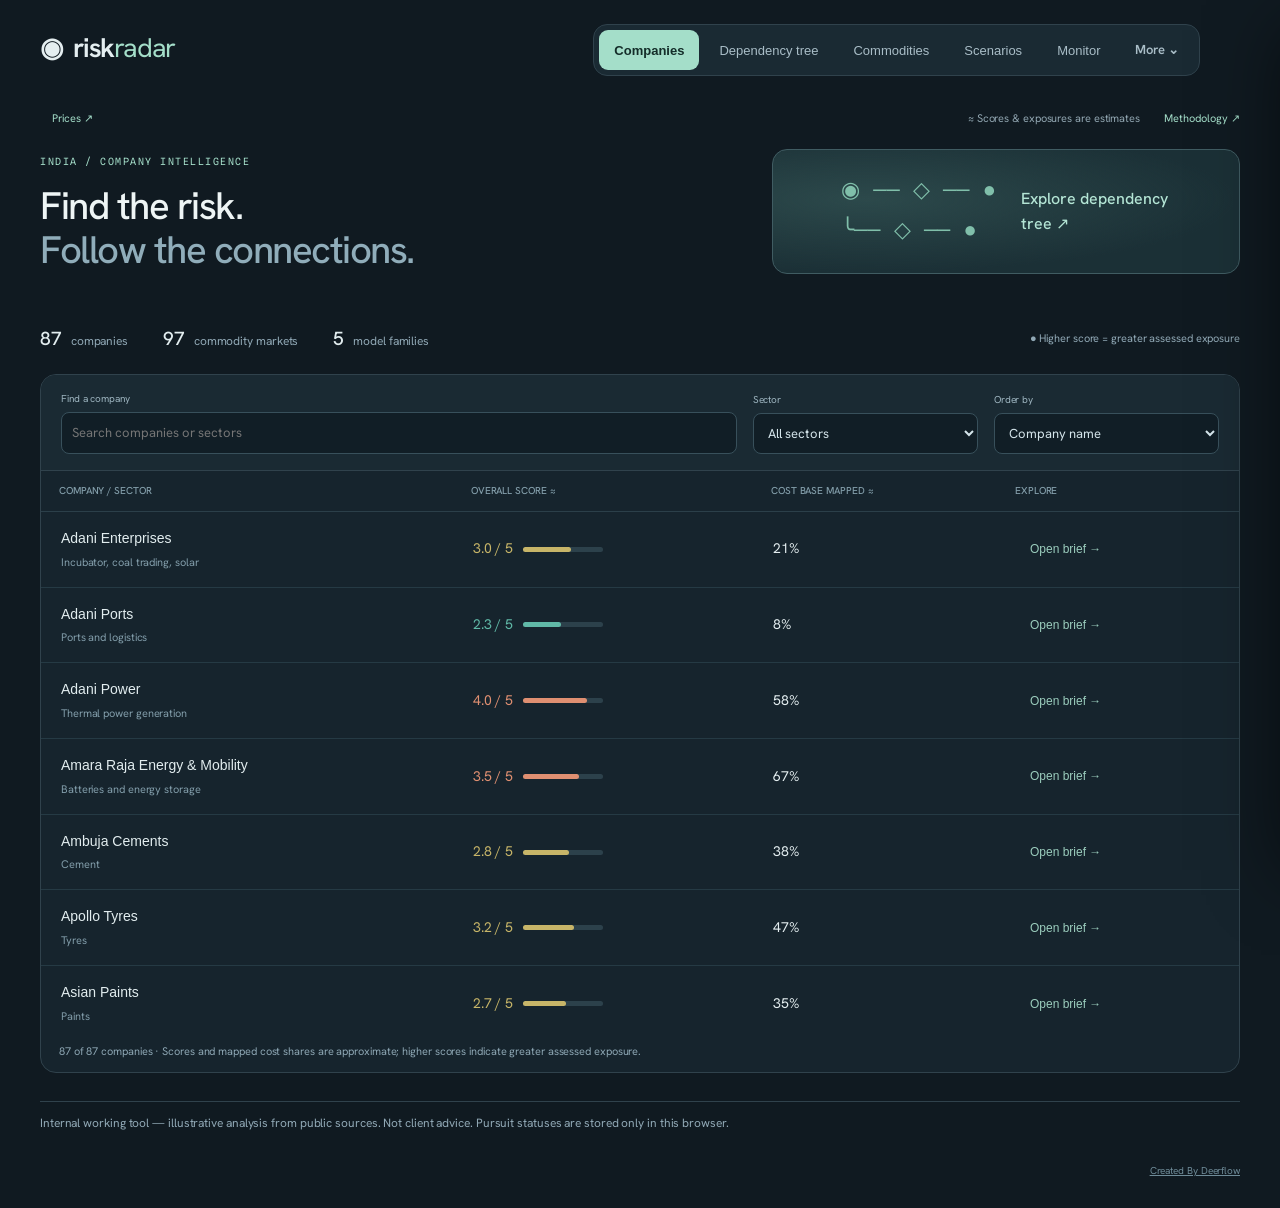
==== commit b7ef8e43: "feat: revamp risk workspace and add public market refresh" ====
--- a/index.html
+++ b/index.html
@@ -249,6 +249,7 @@
 .mbody .doc-h1{font-family:'Instrument Serif',Georgia,serif;font-size:26px;color:var(--ink);margin:6px 0 2px}
 @media(max-width:920px){.drawer{width:100%;padding:22px}}
 </style>
+<link rel="stylesheet" href="app/radar-workbench.css">
 </head>
 <body>
 <div class="brand no-print"><span>Risk Radar</span><span class="brow"><button class="kbd" onclick="cmdOpen()" title="Open command menu">Ctrl K</button><button class="themebtn" id="themebtn" onclick="toggleTheme()" title="Switch visual theme">Terminal</button><button class="themebtn" id="clientbtn" onclick="toggleClient()" title="Client-safe mode hides the pipeline, pursuit statuses, talking points and rival activity">Internal</button></span></div>
@@ -256,7 +257,7 @@
 <div style="display:flex;justify-content:space-between;align-items:flex-start;gap:16px;flex-wrap:wrap">
   <div>
     <h1>Risk Radar</h1>
-    <p class="sub" style="margin:2px 0 0">Consulting-grade risk intelligence cockpit — signal to decision to client-ready output. India large caps, official sources only.</p>
+    <p class="sub" style="margin:2px 0 0">Commodity and treasury research for India large caps. Public sources and labelled research assumptions.</p>
   </div>
   <div class="no-print" style="display:flex;flex-direction:column;align-items:flex-end;gap:7px">
     <div class="persona" id="persona">
@@ -523,9 +524,9 @@
       <tr><td>Objective rules</td><td>objective</td><td>1.2</td><td>Not yet validated — see Model lab → Validation</td><td>Risk analytics</td><td>Quarterly</td></tr>
       
       <tr><td>Monte Carlo quant</td><td>quant</td><td>1.2</td><td>Backtest harness; deterministic seed audit</td><td>Risk analytics</td><td>Quarterly</td></tr>
-      <tr><td>EVT + copula tail</td><td>tail</td><td>2.0</td><td>GPD fit diagnostics in-card; market-history fit pending</td><td>Risk analytics</td><td>Quarterly</td></tr>
+      <tr><td>EVT + copula tail</td><td>tail</td><td>2.0</td><td>Price-history tail fits where sufficient observations exist; inspect coverage and assumptions</td><td>Risk analytics</td><td>Quarterly</td></tr>
       <tr><td>Network contagion</td><td>network</td><td>1.1</td><td>Graph audit vs disclosed cost shares</td><td>Risk analytics</td><td>Semi-annual</td></tr>
-      <tr><td>Regime forecast</td><td>forecast</td><td>1.3 (calibrated)</td><td>Backtest harness — see Model lab → Backtest</td><td>Risk analytics</td><td>Monthly until fitted</td></tr>
+      <tr><td>Regime pressure index</td><td>forecast</td><td>1.3 (heuristic)</td><td>Unfitted ranking coefficients — see Model lab → Validation</td><td>Risk analytics</td><td>Monthly until fitted</td></tr>
       <tr><td>Ensemble</td><td>ensemble</td><td>1.2</td><td>Disagreement monitoring live; weight optimization Phase 3</td><td>Head of risk</td><td>Quarterly</td></tr>
     </table></div>
     <p class="meta" style="margin:8px 0 0">Every model's constants and blind spots are disclosed in its card under "Parameters &amp; limits". No validation metrics exist yet: backtesting needs realised outcomes and the tool has not run long enough to have any. Model lab → Validation reports the real score history accumulating in data/history.json and states what is still missing. The previous synthetic-outcome backtest was removed because its mock was constructed so the ensemble won.</p>
@@ -1585,7 +1586,7 @@
 const THUE = { cockpit:'#5D8BFF', models:'#C99BE0', overview:'#7FA8FF', companies:'#E8A24A', deepdive:'#86D0A8', scenarios:'#F49380', commodities:'#B39DFF', pipeline:'#5DBE9E', calendar:'#E8BC66', cycles:'#7FA8FF', methodology:'#9CA3AF' };
 const THERO = {
   cockpit:['Risk cockpit','What changed, who is exposed, how bad it gets under stress, and what to do next — one screen from signal to client-ready action.'],
-  models:['Model lab','Six independent model families plus a regime-aware ensemble on one risk — compare lenses, see where they disagree, and read the combined forecast.'],
+  models:['Model lab','Five model lenses plus a regime-aware ensemble. Shared inputs mean these lenses are not independent. Compare estimates and inspect their assumptions.'],
   overview:['Risk landscape','The analytical picture across the full company universe — quadrant, grade mix, and the priority table.'],
   companies:['Company briefs','Six-lens risk assessment, commodity dependencies, product vulnerability, and policy exposure for every name.'],
   deepdive:['Company deep dive','One company end to end — supply chain traced to source, product flowchart, and sensitivity to every shock.'],
@@ -2042,7 +2043,7 @@
 const HB_META = {
   onshore:  { l: 'Onshore INR contract', c: 'var(--teal)',   d: 'MCX or NCDEX listed. Hedge in rupees, no currency leg, lightest permission burden.' },
   offshore: { l: 'Offshore USD/EUR only', c: 'var(--accent)', d: 'Liquid contract exists but only abroad. Needs an offshore commodity derivative under the RBI Master Direction plus a currency leg — and that leg sits under the April 2026 NDF prohibition.' },
-  proxy:    { l: 'Proxy hedge only',      c: 'var(--amber)',  d: 'Only a correlated contract is available. Material basis risk; Ind AS 109 effectiveness at 80–125% is hard to sustain.' },
+  proxy:    { l: 'Proxy hedge only',      c: 'var(--amber)',  d: 'Only a correlated contract is available. Assess basis risk, the economic relationship, credit risk and the designated hedge ratio; correlation alone does not establish hedge-accounting eligibility.' },
   contract: { l: 'OTC / index-linked',    c: '#B4541F',       d: 'No exchange. Manageable through formula pricing or a bilateral swap, with counterparty credit attached.' },
   none:     { l: 'No hedge exists',       c: 'var(--red)',    d: 'No financial instrument anywhere. Contractual and operational levers only: pass-through clauses, indexation, inventory, dual sourcing.' }
 };
@@ -3129,7 +3130,7 @@
   return std('regime-forecast','forecast',r,Math.round(sc),dirOf(r),clamp(50+(r.conf==='High'?12:0),0,100),
     [['pressure index (30d)',0.60*pB*100],['severity forecast',0.40*sevF]],
     ['S = 0.60 × pressure index + 0.40 × severity forecast.','The pressure index is a logistic transform of the score, velocity, tail and deadline proximity, clamped 3–90%. Its coefficients have never been fitted to realised outcomes, so it is a monotone ranking device and NOT a probability — do not quote it as one. Platt scaling against real outcomes is what would make it a probability; see Model lab → Validation.','30-day horizon; gradient boosting and the Bayesian updating overlay are Phase 3.'],
-    [],dataQ(r),{pressureIndex30d:Math.round(pB*100)/100,breachProb30d:Math.round(pB*100)/100,severityForecast:Math.round(sevF),logit_z:Math.round(z*100)/100}); }
+    [],dataQ(r),{pressureIndex30d:Math.round(pB*100)/100,severityForecast:Math.round(sevF),logit_z:Math.round(z*100)/100}); }
 // Model 7 — Ensemble: PRD base weights × regime multipliers × confidence × data quality, normalized
 // Weights sum to 1. The structured-judgment family was removed: it claimed an
 // expert panel that did not exist and its ratings shared inputs with the
@@ -3149,9 +3150,9 @@
   const confEns=Math.round(clamp(0.50*keys.reduce((a,k,i)=>a+models[k].confidence_0_100*w[i],0)+0.25*(100-disp)+0.25*meanDQ,0,100));
   const warnings=[]; let floor=0;
   if(disp>25) warnings.push('High model disagreement; analyst review recommended.');
-  if(models.tail.score_0_100>85 || models.forecast.raw_metrics.breachProb30d>0.50) floor=70;
+  if(models.tail.score_0_100>85 || models.forecast.raw_metrics.pressureIndex30d>0.50) warnings.push('Elevated heuristic pressure or tail score; inspect individual lenses.');
   const sorted=scores.slice().sort((a,b)=>a-b), median=sorted[Math.floor(sorted.length/2)];
-  return {regime,models,keys,weights:w,scenSet:ss,ensemble:{score:Math.max(Sens,floor),confidence:confEns,dispersion:disp,dispBand:disp>25?'High':disp>=12?'Moderate':'Low',warnings,tag:'',breachProb:models.forecast.raw_metrics.breachProb30d,median,min:sorted[0],max:sorted[sorted.length-1]}}; }
+  return {regime,models,keys,weights:w,scenSet:ss,ensemble:{score:Sens,confidence:confEns,dispersion:disp,dispBand:disp>25?'High':disp>=12?'Moderate':'Low',warnings,tag:'',breachProb:models.forecast.raw_metrics.pressureIndex30d,median,min:sorted[0],max:sorted[sorted.length-1]}}; }
 // Action recommendation layer — PRD decision rules
 function ensembleAction(res,r){ const m=res.models, E=res.ensemble.score, pB=res.ensemble.breachProb;
   if(m.objective.score_0_100>=70 && E>=70 && pB>0.5) return {t:'Immediate escalation',pk:'board-note',why:'Objective and ensemble both high with the pressure index above 50 — escalate now.'};
@@ -3443,5 +3444,10 @@
   scSync();
 });
 </script>
+<script src="app/radar-workbench.js?v=atlas2"></script>
+<link rel="stylesheet" href="app/radar-atlas.css?v=atlas3">
+<script src="app/radar-atlas.js?v=atlas2"></script>
+<link rel="stylesheet" href="app/radar-markets.css">
+<script src="app/radar-markets.js"></script>
 </body>
 </html>
--- a/app/radar-workbench.css
+++ b/app/radar-workbench.css
@@ -0,0 +1,21 @@
+/* Workbench layer: preserves the upstream research and computation surfaces. */
+.wrap:has(#tab-start:not([style*="display: none"])) #tabhero{display:none}.start-head h2{font-size:28px!important}.start-head{padding-top:12px!important}.research-label{margin-bottom:10px!important}
+@media(max-width:600px){.quick-actions{grid-template-columns:repeat(3,1fr);gap:6px}.quick-actions button{padding:9px 4px!important;gap:3px!important;align-items:flex-start!important}.quick-actions strong{font-size:12px!important}.quick-actions small,.quick-actions .step{display:none}.guide-strip{font-size:11px!important}.research-controls{padding:12px!important}}
+.tabs{flex-wrap:nowrap!important}.tabs .tabbtn,.tabs .nav-label{flex-shrink:0}.start-head h2{text-transform:none!important}
+.market-disclosure{margin:12px 0;color:var(--ink2)}.market-disclosure summary{font-size:12px}.browse-companies .persona{display:flex!important;flex-wrap:wrap;margin-top:12px}
+body,body.editorial{--bg:#f3f4f5;--card:#fff;--card2:#e9edf1;--ink:#182734;--ink2:#465765;--ink3:#627281;--line:#d6dee5;--accent:#095baf;--th:#095baf;background:var(--bg);color:var(--ink);font:14px/1.55 'Hanken Grotesk','Segoe UI',sans-serif;padding:24px 32px}
+body::before,body::after,.hmotif{display:none!important}
+.wrap{margin-left:224px;max-width:1400px}.wrap>div:first-child{border-bottom:1px solid var(--line);padding-bottom:14px}
+h1,h2,h3,.brand,#tabhero .ht{font-family:'Hanken Grotesk','Segoe UI',sans-serif!important;letter-spacing:-.025em}
+h1{font-size:20px!important}h2{font-size:20px}.card,.kpi,.hedgecard{border:1px solid var(--line);border-radius:3px;box-shadow:none!important;background:var(--card);backdrop-filter:none!important}
+.brand{left:24px;top:25px;font-size:23px;font-weight:700;color:#f4f8fc;width:190px}.brand:before{content:'◎  INDIA / RESEARCH';font:10px 'Spline Sans Mono',monospace;letter-spacing:.14em;color:#8ba9c0}.brand .brow{margin-top:8px}.brand button{background:#243a4d;color:#d4e2ed;border-color:#405367}#themebtn{display:none}
+.tabs{width:224px;padding:148px 14px 24px;background:#132b3d;gap:3px;border:0}.tabs .tabbtn{color:#c3d1dc;border-radius:3px;font-size:13px;padding:9px 12px;animation:none!important;box-shadow:none!important}.tabs .tabbtn:hover{background:#243f54;color:white}.tabs .tabbtn.on{background:#d6e8f7;color:#103d61;box-shadow:none}.nav-label{color:#809bae;font-size:10px;letter-spacing:.13em;text-transform:uppercase;padding:20px 12px 5px}
+#tabhero{background:none!important;border:0!important;padding:24px 0 12px!important;margin:0!important;min-height:0!important;box-shadow:none!important}#tabhero .ht{font-size:29px;color:var(--ink)}#tabhero .hs{max-width:760px;font-size:14px;color:var(--ink2)}
+#live{padding:9px 14px;margin:14px 0;font-size:12px}#live .mrow{margin:3px 0;gap:18px}#live .mrow b{font-size:14px}.persona{display:none!important}
+.guide-strip{display:flex;gap:12px;align-items:center;padding:10px 14px;border:1px solid #d6d7ca;background:#f4f1e4;color:#62562d;font-size:12px;margin:6px 0 18px}.guide-strip button{margin-left:auto;white-space:nowrap}
+.start-head{display:grid;grid-template-columns:1.3fr 1fr;gap:36px;padding:12px 0 28px}.start-head h2{font-size:36px;line-height:1.12;margin:0 0 15px;max-width:510px}.start-head p{color:var(--ink2);max-width:490px}.research-label{font:11px 'Spline Sans Mono',monospace;color:var(--accent);letter-spacing:.1em;margin-bottom:16px}.quick-actions{display:grid;border-top:1px solid var(--line)}.quick-actions button{border:0;border-bottom:1px solid var(--line);background:transparent;text-align:left;color:var(--ink);padding:16px 8px;cursor:pointer;font:inherit;display:flex;gap:16px;align-items:center}.quick-actions button:hover{background:#e3ebf2}.quick-actions strong{display:block;font-size:16px}.quick-actions small{color:var(--ink2)}.step{font:12px 'Spline Sans Mono',monospace;color:var(--accent)}
+.research-table{background:var(--card);border:1px solid var(--line)}.research-controls{display:flex;gap:14px;padding:18px;align-items:end;flex-wrap:wrap;border-bottom:1px solid var(--line)}.research-controls label{font-size:12px;font-weight:600;flex:1}.research-controls input,.research-controls select{display:block;margin-top:6px;width:100%;max-width:none;padding:10px;border:1px solid #acbac5;background:white;color:var(--ink);border-radius:3px;font:inherit}.research-controls label:first-child{flex:2}.table-scroll{overflow:auto}.research-table table{width:100%;border-collapse:collapse}.research-table th{text-align:left;font-size:11px;color:var(--ink3);padding:12px 18px;border-bottom:1px solid var(--line);white-space:nowrap}.research-table td{padding:12px 18px;border-bottom:1px solid var(--line)}.research-table tr:hover td{background:#f1f6fa}.research-table td small{display:block;color:var(--ink3)}.company-link{border:0;background:none;padding:0;color:var(--accent);font:600 14px inherit;text-align:left;cursor:pointer}.meter{display:inline-flex;align-items:center;gap:10px;font-variant-numeric:tabular-nums}.meter i{display:block;background:#dce5ec;width:60px;height:5px}.meter i b{display:block;background:#467a9c;height:5px}.result-count{margin:12px 18px;color:var(--ink3);font-size:12px}.company-context{display:flex;gap:10px;align-items:center;flex-wrap:wrap;border-bottom:1px solid var(--line);padding:12px 0;margin-bottom:12px}.company-context strong{margin-right:auto}.company-context button,.guide-strip button{font:inherit;border:1px solid var(--line);background:var(--card);color:var(--accent);padding:6px 12px;cursor:pointer;border-radius:3px}
+.company-section-nav{display:flex;gap:6px;flex-wrap:wrap;margin:12px 0}.company-section-nav a{padding:6px 10px;border:1px solid var(--line);font-size:12px;text-decoration:none}.company-section-nav a:hover{background:var(--card2)}
+#panel{scroll-margin-top:20px}#panel>.card{border-top:3px solid #47718d}.browse-companies{border:1px solid var(--line);padding:12px;background:var(--card);margin-bottom:18px}.browse-companies>summary{font-size:13px}#contribution-frame{width:100%;height:1000px;border:1px solid var(--line);background:#fff}button:focus-visible,a:focus-visible,summary:focus-visible,input:focus-visible,select:focus-visible{outline:3px solid #c78a21;outline-offset:3px}.t td{line-height:1.5}svg{max-width:100%}
+@media(min-width:1600px){.wrap{margin-right:auto}}@media(max-width:920px){body,body.editorial{padding:16px}.wrap{margin-left:0}.brand{display:none}.tabs{position:relative;inset:auto;width:auto;padding:8px;display:flex;flex-direction:row;flex-wrap:nowrap;overflow:auto;margin:12px 0}.tabs .tabbtn{flex-shrink:0}.nav-label{display:none}.start-head{gap:20px}.start-head h2{font-size:29px}}@media(max-width:600px){.start-head{grid-template-columns:1fr;gap:12px}.research-controls{display:block}.research-controls label{display:block;margin-bottom:12px}.research-table td,.research-table th{padding:10px}.guide-strip{align-items:flex-start;flex-wrap:wrap}.guide-strip button{margin-left:0}.company-context strong{width:100%}.card{padding:12px!important}.crow{flex-wrap:wrap}.crow .cn{text-align:left}#tabhero .ht{font-size:25px}}
+@media(prefers-reduced-motion:reduce){*,*::before,*::after{animation:none!important;transition:none!important;scroll-behavior:auto!important}}@media print{.tabs,.guide-strip,.company-context,.company-section-nav,.start-head{display:none!important}.wrap{margin:0}body{padding:0;background:white}}
--- a/app/radar-atlas.css
+++ b/app/radar-atlas.css
@@ -0,0 +1,10 @@
+body.atlas{--bg:#101a21;--card:#18262f;--card2:#20343f;--ink:#e4eef0;--ink2:#a2b6c0;--ink3:#8ba0ab;--line:#30424c;--accent:#a4dec9;--th:#a4dec9;background:#101a21;color:var(--ink);padding:0 40px 30px;font-size:14px}
+.tree-zoom{display:flex;align-items:end;gap:4px}.tree-zoom button{padding:11px 12px;border:1px solid #3c5663;background:#213640;color:#c7dce4;border-radius:8px;cursor:pointer}.atlas .tabs .tabbtn.on:hover{background:#a4dec9;color:#142d29}
+.atlas #tab-cockpit .market-disclosure{display:block!important;color:#9db6c3}
+.atlas .wrap{margin:0 auto;max-width:1440px;padding-top:110px}.atlas .old-header,.atlas .nav-label,.atlas .market-disclosure,.atlas .company-section-nav,.atlas .hmotif{display:none!important}.atlas .brand{position:absolute;top:27px;left:40px;width:auto;color:#e4eef0}.atlas .brand:before{display:none}.atlas-logo{font-size:27px;display:flex;gap:10px;align-items:center}.atlas-logo b{font-weight:650;letter-spacing:-1.4px}.atlas-logo b span{font-weight:400;color:#a4dec9}
+.atlas .tabs{position:absolute;top:24px;right:40px;left:auto;bottom:auto;width:auto;height:auto;max-width:calc(100% - 280px);flex-direction:row;gap:5px;overflow:visible;padding:5px;background:#1a2a33;border:1px solid #30424c;border-radius:14px;z-index:40}.atlas .tabs .tabbtn{border-radius:9px;color:#a9bdc7;padding:10px 15px;font-size:13px}.atlas .tabs .tabbtn.on{background:#a4dec9;color:#142d29}.atlas .tabs .tabbtn:hover{background:#2d454e;color:#fff}.atlas-more{margin:0;position:relative}.atlas-more>summary{padding:10px 15px;list-style:none;color:#a9bdc7;font-size:13px}.atlas-more.active>summary{color:#a4dec9}.more-menu{position:absolute;right:0;top:48px;background:#1a2a33;border:1px solid #45606d;border-radius:12px;min-width:225px;padding:8px;box-shadow:0 20px 50px #0007}.more-menu button{display:block;width:100%}.atlas .guide-strip{background:none;border:0;padding:0;margin:0 0 22px;color:#91a6b1;justify-content:flex-end;font-size:11px}.atlas .guide-strip button{font-size:11px;background:none;border:0;color:#a4dec9;padding:0 0 0 12px;margin-left:0}.atlas .start-head{padding:0 0 30px!important;align-items:center;grid-template-columns:1.5fr 1fr;gap:30px}.atlas .start-head h2{font-size:clamp(29px,3vw,43px)!important;font-weight:500;line-height:1.16;margin:12px 0 0;color:#eef5f5;letter-spacing:-1.5px}.start-head h2 em{font-style:normal;color:#90adba}.atlas-eyebrow{font:10px 'Spline Sans Mono',monospace;letter-spacing:.15em;color:#a4dec9}.atlas-map-link{display:flex;align-items:center;gap:25px;justify-content:center;cursor:pointer;border:1px solid #405c62;border-radius:15px;background:radial-gradient(ellipse at 20% 40%,#2c494b,transparent 70%),#1b3036;color:#b4e5d5;padding:22px;font:inherit;text-align:left}.atlas-map-link:hover{border-color:#a4dec9}.mini-network{font:22px/1.8 monospace;white-space:nowrap;color:#80bfaa}.atlas-map-link strong{max-width:150px;font-weight:500;font-size:16px}.universe-strip{display:flex;gap:35px;padding:20px 0;color:#90a8b5;font-size:12px}.universe-strip b{font-size:19px;color:#e2edef;margin-right:6px;font-weight:500}.universe-key{margin-left:auto;align-self:center;font-size:11px}
+.atlas .research-table{border:1px solid #30424c;border-radius:16px;overflow:hidden;background:#16242d}.atlas .research-controls{padding:16px 20px;background:#1a2a33;gap:16px}.atlas .research-controls label{font-size:10px;font-weight:400;color:#9db4bf;flex:1}.atlas .research-controls label:first-child{flex:3}.atlas .research-controls input,.atlas .research-controls select{background:#111e26;color:#d5e5eb;border:1px solid #38505b;border-radius:8px;padding:10px;font-size:13px}.atlas .research-table th{color:#829da9;font-size:10px;font-weight:500;border-color:#2b3f49}.atlas .research-table td{padding:16px 20px;border-color:#253a44}.atlas .research-table td small{font-size:11px;color:#819ca9;margin-top:4px}.atlas .research-table tr:hover td{background:#203540}.atlas .company-link{color:#e2edef;font-size:14px;font-weight:500}.atlas .meter{color:var(--score-color)}.atlas .meter i{background:#2c414b;width:80px;border-radius:3px}.atlas .meter i b{background:var(--score-color);border-radius:3px}.atlas .research-table td:last-child button{background:transparent;color:#9bcdbd;border:0;font-size:12px}.atlas .result-count{font-size:11px;color:#8ca5b2}.atlas .card,.atlas .kpi,.atlas .hedgecard{border-radius:12px;background:#18262f;border-color:#30424c}.atlas #tabhero{padding:4px 0 22px!important}.atlas #tabhero .ht{color:#e2edef;font-size:30px}.atlas #tabhero .hs{display:none}.atlas .company-context{border:0;padding:0;margin-bottom:16px}.atlas .company-context button,.atlas .ghost,.atlas .co,.atlas select,.atlas input{background:#213640;color:#c7dce4;border-color:#3a5360}.atlas .company-context strong{font-size:22px;font-weight:500}.atlas .browse-companies{background:#16242d;border-color:#30424c;border-radius:8px}.atlas .browse-companies summary{font-weight:400;color:#9db6c3}.atlas .brief-disclosure{border-top:1px solid #30424c;margin:0;padding:14px 0}.atlas .brief-disclosure summary{font-size:13px;font-weight:500;color:#c8dbe3}.atlas .brief-disclosure[open] summary{margin-bottom:15px;color:#a4dec9}.atlas .brief-tree-link{margin-bottom:18px}.atlas .lbl{color:#90a8b5}.atlas h2{color:#d1e2e9}.atlas .sub{color:#91a9b5}.atlas .kcap,.atlas .meta{color:#90a8b5}.atlas .t th,.atlas .t td{border-color:#30424c}.atlas .ptile{background:#203640}.atlas .atlas-action{border:1px solid #54766e;border-radius:8px;background:#26453f;color:#b6ecdb;padding:10px 13px;cursor:pointer;font:500 12px 'Hanken Grotesk',sans-serif}.atlas .atlas-action:hover{background:#345e55}.atlas-heading{display:flex;align-items:center;justify-content:space-between;margin-bottom:22px}.atlas-heading h2{font-size:34px;font-weight:500;text-transform:none;margin:8px 0;letter-spacing:-1px}.approx-label{font-size:11px;color:#d4c18d;border:1px solid #5b5846;border-radius:25px;padding:5px 10px}.tree-toolbar{display:flex;gap:16px;margin-bottom:20px}.tree-toolbar label{font-size:11px;color:#91a9b5}.tree-toolbar select{display:block;padding:11px 14px;margin-top:6px;border:1px solid #3c5663;border-radius:9px;font:14px 'Hanken Grotesk',sans-serif;max-width:100%}.tree-picker{flex:1}.tree-picker select{width:100%;max-width:450px}.tree-layout{display:grid;grid-template-columns:minmax(0,1fr) 245px;border:1px solid #38505c;border-radius:16px;overflow:hidden;min-height:460px}.tree-canvas{background-image:radial-gradient(#3b515c 1px,transparent 1px);background-size:20px 20px;background-color:#13232c;min-width:0}.tree-caption{padding:18px 24px;color:#9eb9c5;font-size:11px;border-bottom:1px solid #29414d;background:#162832}#tree-graph{overflow:auto;max-height:650px;padding:12px}.tree-stage{position:relative}.tree-stage svg{position:absolute;max-width:none;pointer-events:none}.tree-stage path{fill:none;stroke:#4d7a7b;stroke-width:1.7}.tree-node{position:absolute;width:235px;min-height:64px;text-align:left;border:1px solid #3e6269;border-radius:10px;background:#1c3440;color:#e0ecee;padding:12px 15px;cursor:pointer;box-shadow:0 5px 15px #0002}.tree-node span{display:block;font:500 13px 'Hanken Grotesk',sans-serif}.tree-node small{display:block;margin-top:5px;color:#8eacb9;font-size:10px}.tree-node.company{border-left:3px solid #a4dec9;background:#23423e}.tree-node.product{border-left:3px solid #d3b776}.tree-node.commodity{border-left:3px solid #7ca9d1}.tree-node.selected,.tree-node:hover{outline:2px solid #a4dec9;outline-offset:3px}#tree-inspector{padding:25px 20px;background:#1a2c35;border-left:1px solid #38505c}#tree-inspector h3{font-size:22px;font-weight:500;line-height:1.3;margin:14px 0 28px}#tree-inspector p{font-size:12px;color:#91a9b5}.inspector-metric{margin-bottom:28px}.inspector-metric b{font:500 38px 'Hanken Grotesk',sans-serif;display:block;color:#b8e4d6}.inspector-metric b small{font-size:16px;color:#89a5af;margin-left:5px}.inspector-metric>span{font-size:11px;color:#91a9b5}.tree-footnote{font-size:11px;color:#7f9ba9;max-width:880px;margin-top:16px}.tree-empty{padding:15px 25px;color:#9eb9c5}.atlas-credit{display:block;text-align:right;font-size:10px;color:#6e8b98;margin-top:30px}.atlas[data-view=dependencies] #tabhero{display:none}.atlas .research-table .table-scroll{max-height:560px;overflow:auto}.atlas .research-table thead{position:sticky;top:0;background:#16242d;z-index:1}
+@media(max-width:1050px){body.atlas{padding:0 22px 24px}.atlas .brand{left:22px}.atlas .tabs .tabbtn{padding:10px}.atlas .tabs{right:22px;max-width:calc(100% - 230px)}.tree-layout{grid-template-columns:minmax(0,1fr) 200px}.universe-key{display:none}}
+@media(max-width:760px){body.atlas{padding:0 16px 20px}.atlas .wrap{padding-top:145px}.atlas .brand{display:block;left:18px;top:17px}.atlas .tabs{top:70px;left:16px;right:16px;max-width:none;overflow:visible;gap:0;justify-content:space-between}.atlas .tabs .tabbtn{font-size:10px;padding:8px 6px;white-space:normal}.atlas-more>summary{font-size:10px;padding:8px 6px}.atlas .guide-strip{margin-bottom:14px}.atlas .start-head{grid-template-columns:1fr;gap:18px;padding-bottom:8px!important}.atlas .start-head h2{font-size:30px!important}.atlas-map-link{padding:10px 16px;justify-content:space-between}.atlas-map-link strong{max-width:none;font-size:13px}.mini-network{font-size:15px;line-height:1.1}.universe-strip{gap:16px;font-size:10px}.universe-strip b{font-size:17px}.atlas .research-controls{display:flex;flex-wrap:wrap;padding:12px!important;gap:10px}.atlas .research-controls label{min-width:110px;margin:0}.atlas .research-controls label:first-child{flex-basis:100%}.atlas .research-table td{padding:13px 12px}.atlas .research-table th{padding:10px 12px}.atlas .research-table td:nth-child(3),.atlas .research-table th:nth-child(3),.atlas .research-table td:last-child,.atlas .research-table th:last-child{display:none}.atlas .research-table td:first-child{min-width:160px}.atlas .meter i{width:38px}.tree-layout{grid-template-columns:1fr}.tree-toolbar{flex-wrap:wrap;gap:10px}.tree-picker{min-width:180px}.tree-layout #tree-inspector{border-left:0;border-top:1px solid #38505c;padding:20px}.inspector-metric{display:inline-block;margin:0 30px 20px 0}.atlas-heading h2{font-size:28px}.approx-label{font-size:9px}.atlas .tree-node{touch-action:manipulation}.atlas .more-menu{right:0}.atlas .company-context strong{width:100%}}
+@media(max-width:760px){.atlas .tabs{display:grid;grid-template-columns:repeat(3,minmax(0,1fr));margin:0;padding:5px;gap:3px}.atlas .tabs .tabbtn{min-width:0;text-align:center;padding:9px 4px;font-size:11px}.atlas-more>summary{text-align:center;font-size:11px;padding:9px 4px}.atlas .wrap{padding-top:180px}.atlas .more-menu{min-width:220px}.tree-caption::after{content:' · Swipe to explore';color:#a4dec9}.tree-toolbar label{min-width:0}.approx-label{max-width:130px;text-align:center}}
+@media print{body.atlas{background:white;color:black}.atlas .tabs,.atlas .brand,.atlas .guide-strip{display:none}.atlas .wrap{padding-top:0}.atlas .card{background:white;color:black}.brief-disclosure>*{display:block!important}}
--- a/app/radar-markets.css
+++ b/app/radar-markets.css
@@ -0,0 +1,3 @@
+.scenario-examples,.market-tools{display:flex;gap:12px;align-items:end;flex-wrap:wrap;padding:16px;background:var(--card);border:1px solid var(--line);border-radius:12px;margin:15px 0}.scenario-examples label{flex:1;min-width:220px;font-size:12px}.scenario-examples select,.market-tools select,.market-tools input[type=search]{display:block;padding:10px;border:1px solid var(--line);border-radius:8px;font:inherit}.scenario-examples select{width:100%;margin-top:5px}.scenario-examples p{width:100%;margin:0;font-size:12px;color:var(--ink2)}.scenario-examples p:empty{display:none}.scenario-examples button:disabled{opacity:.4;cursor:default}.market-tools label{font-size:12px}.market-tools input[type=checkbox]{width:auto}.market-tools input[type=search]{flex:1;min-width:180px}#quotes-state{font-size:12px;color:var(--ink2)}.market-intro h2{font-size:26px;text-transform:none}.market-intro p{color:var(--ink2);font-size:13px}#quotes-rows td{font-size:12px}#quotes-rows td:first-child{max-width:330px}#quotes-rows a{font-size:10px}.quote-card{display:flex;gap:12px;align-items:center;flex-wrap:wrap;padding:16px 20px;margin-bottom:16px;background:#203730;border:1px solid #476a5e;border-radius:12px}.quote-card .quote-label{width:100%;font-size:10px;text-transform:uppercase;color:#a4cbbd}.quote-card>b{font-size:25px;color:#b8e4d6}.quote-card small{font-size:12px}.quote-card .meta{font-size:11px}.market-shortcut{margin-right:auto!important}.atlas #tab-markets .research-table td,.atlas #tab-markets .research-table th{display:table-cell!important}#scdials input,#scassume input{accent-color:#a4dec9}.atlas #tab-scenarios>.lbl{font-size:11px;margin-top:22px}
+.atlas [hidden]{display:none!important}
+@media screen{.atlas .brand{display:flex!important}}
